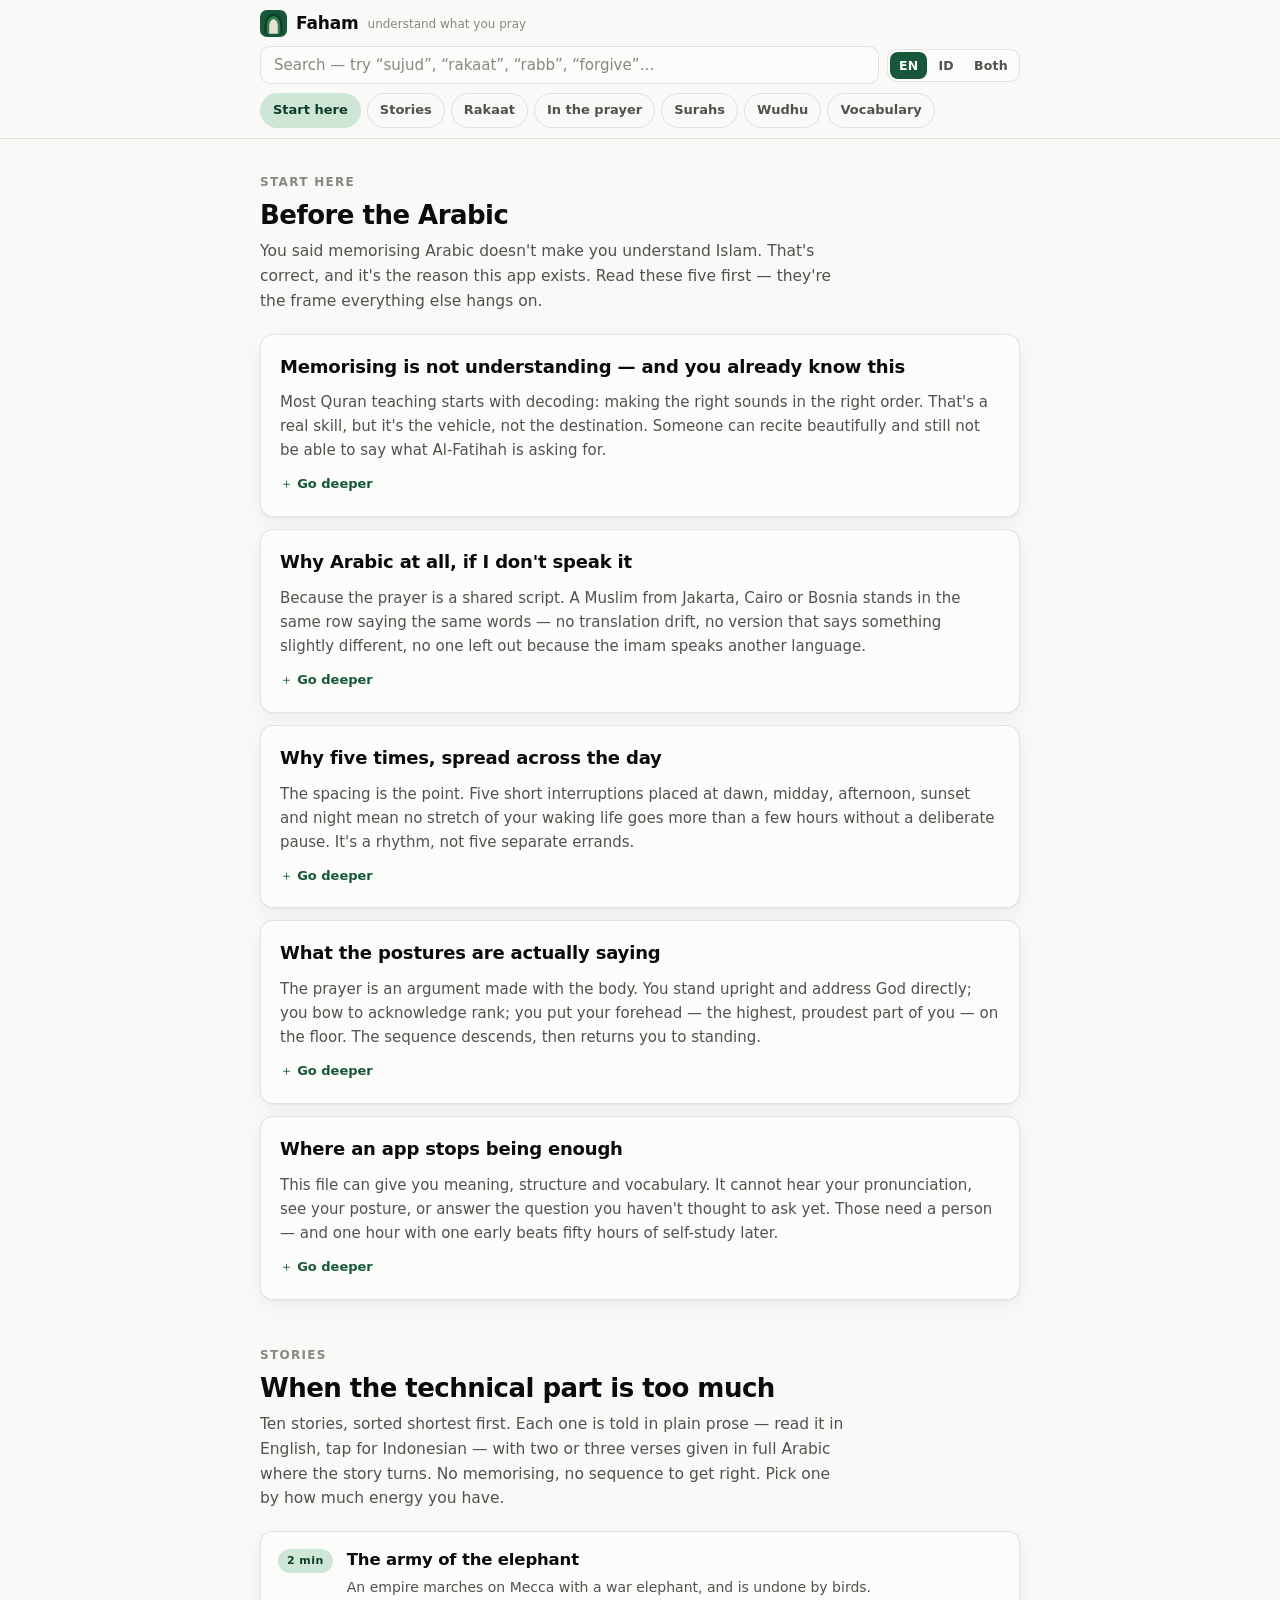
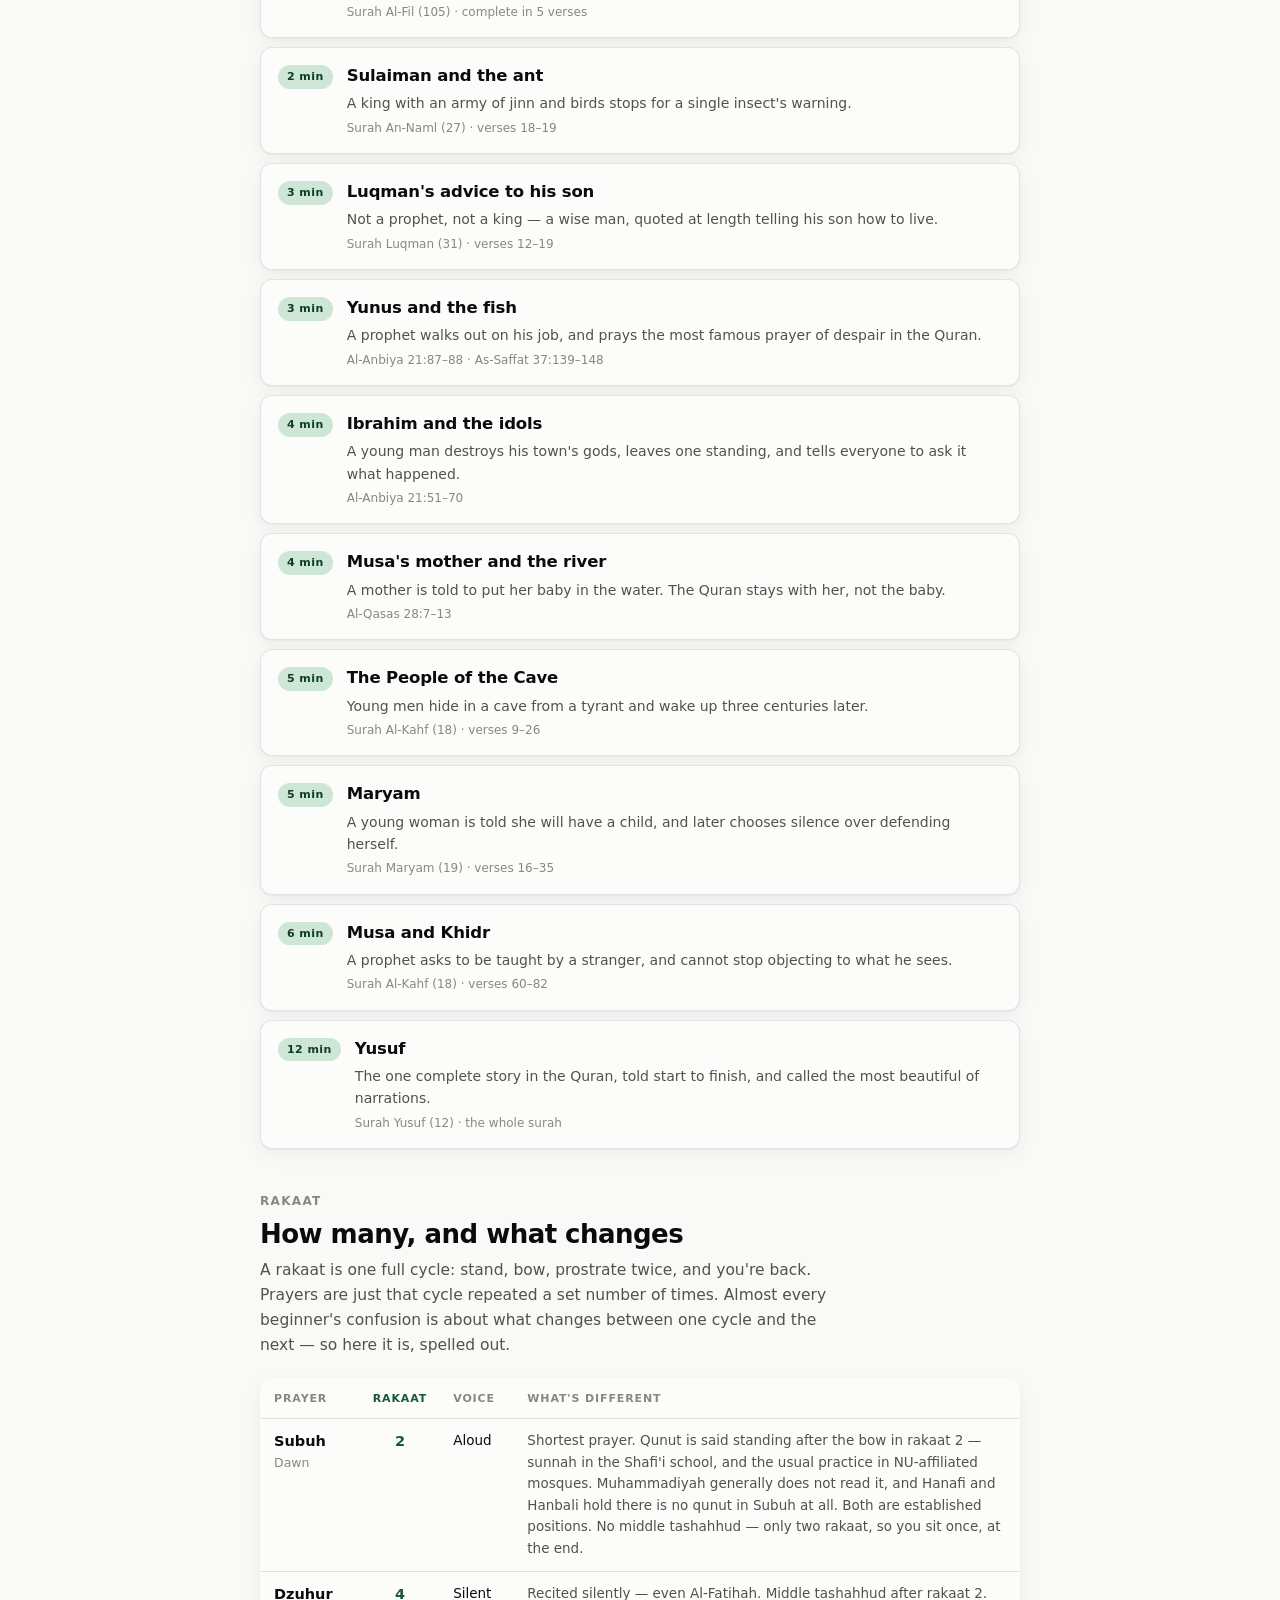
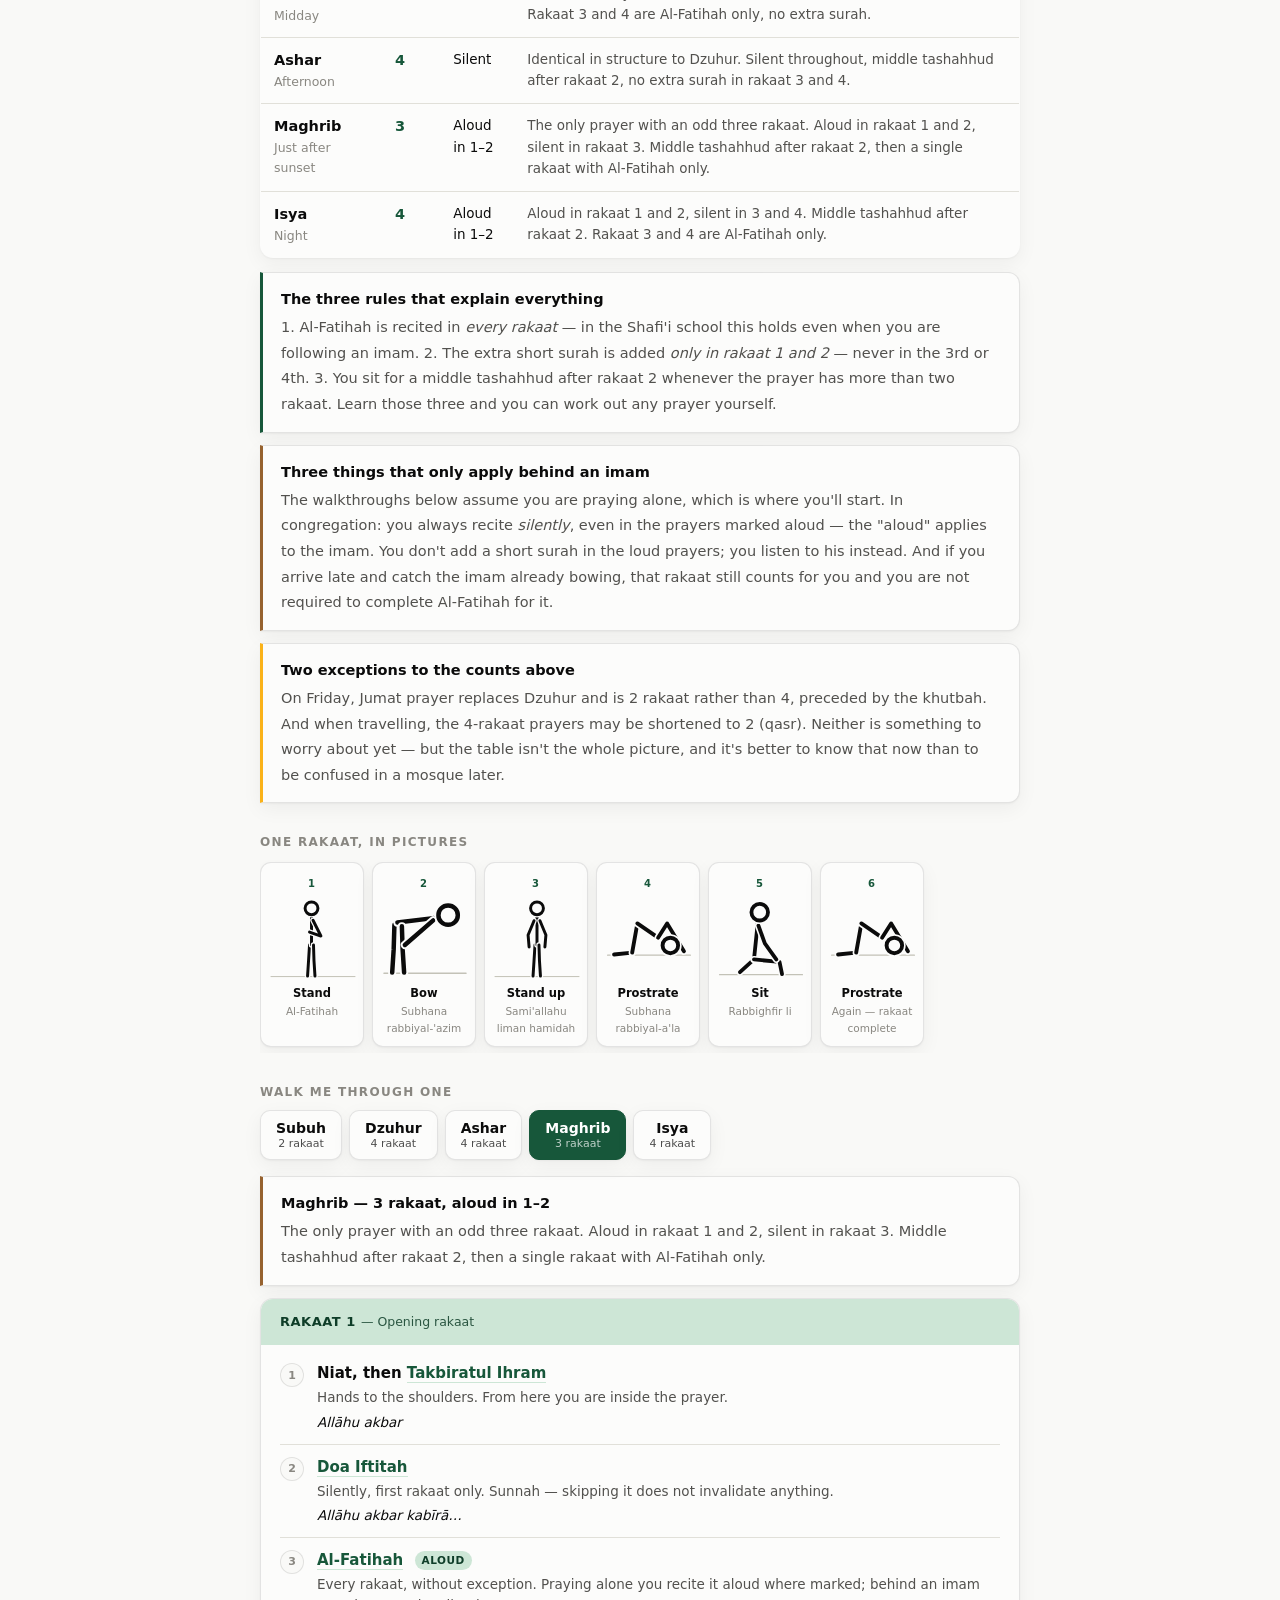
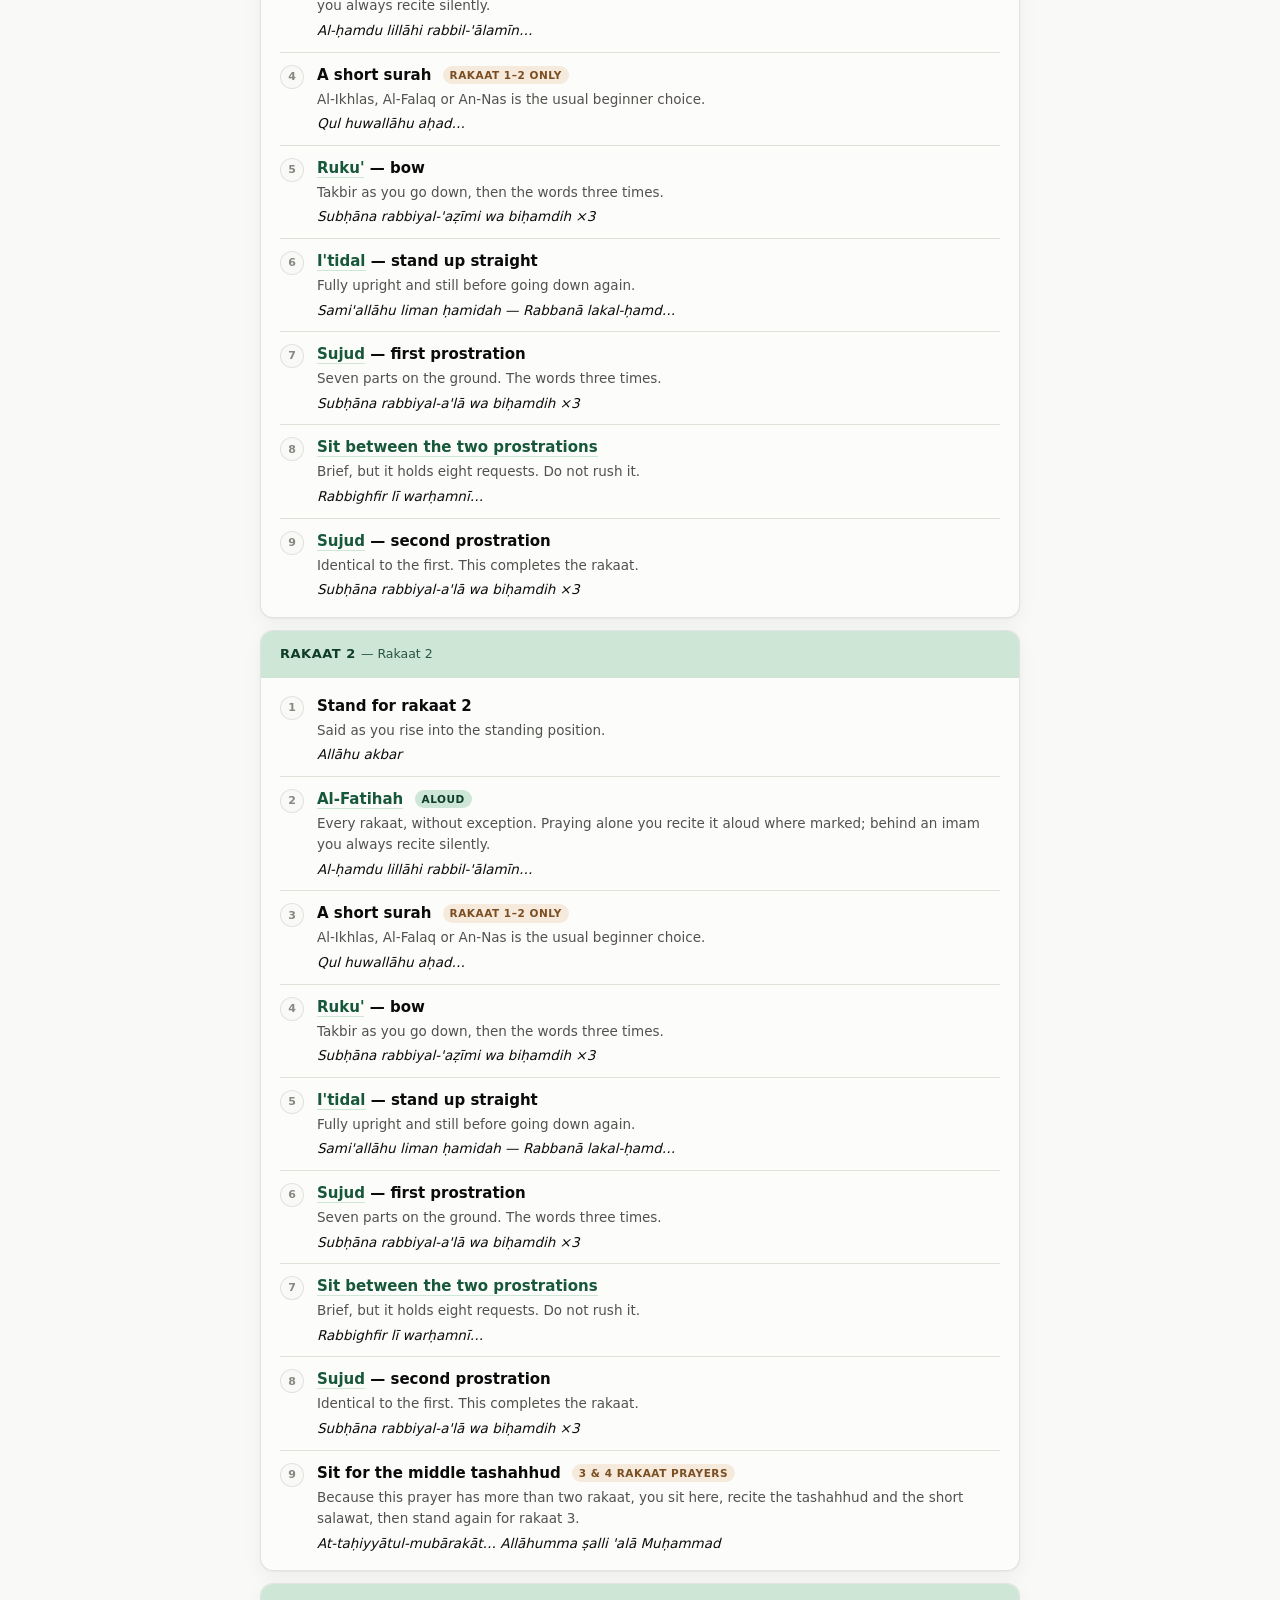
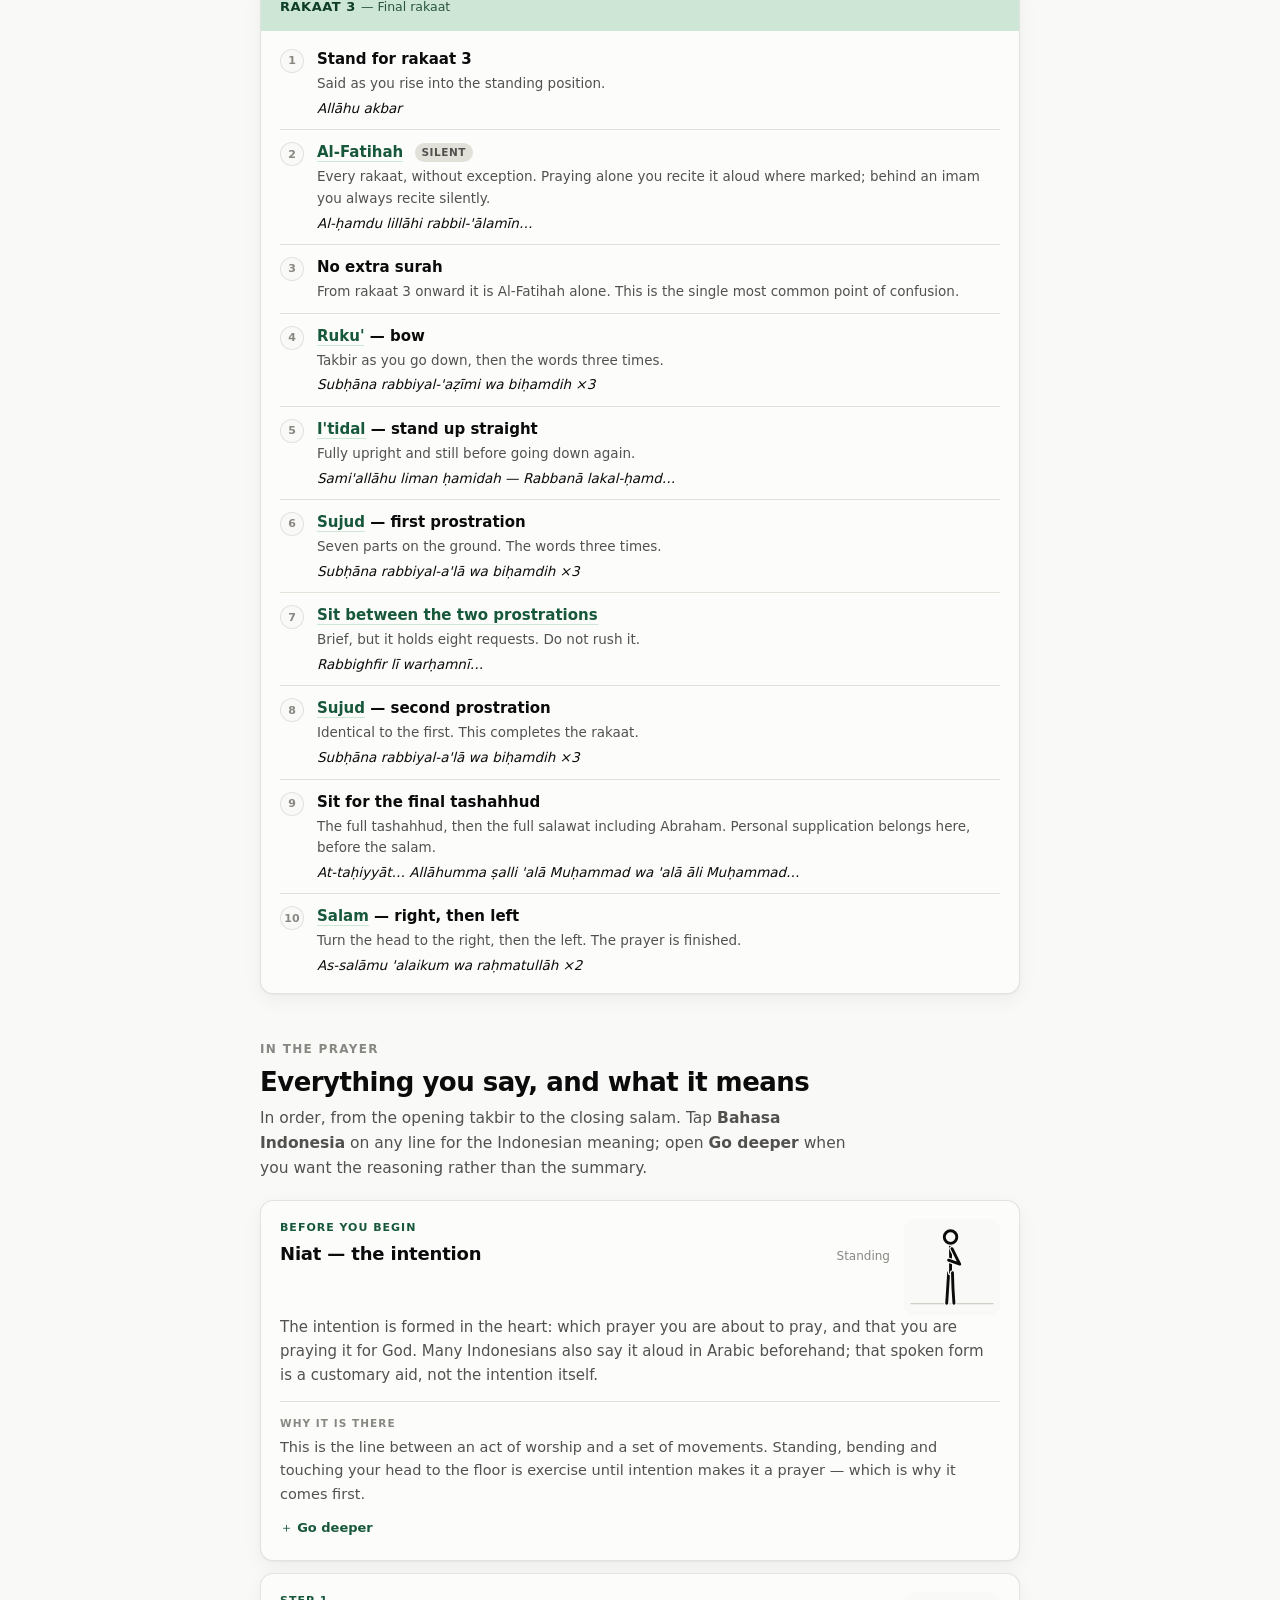
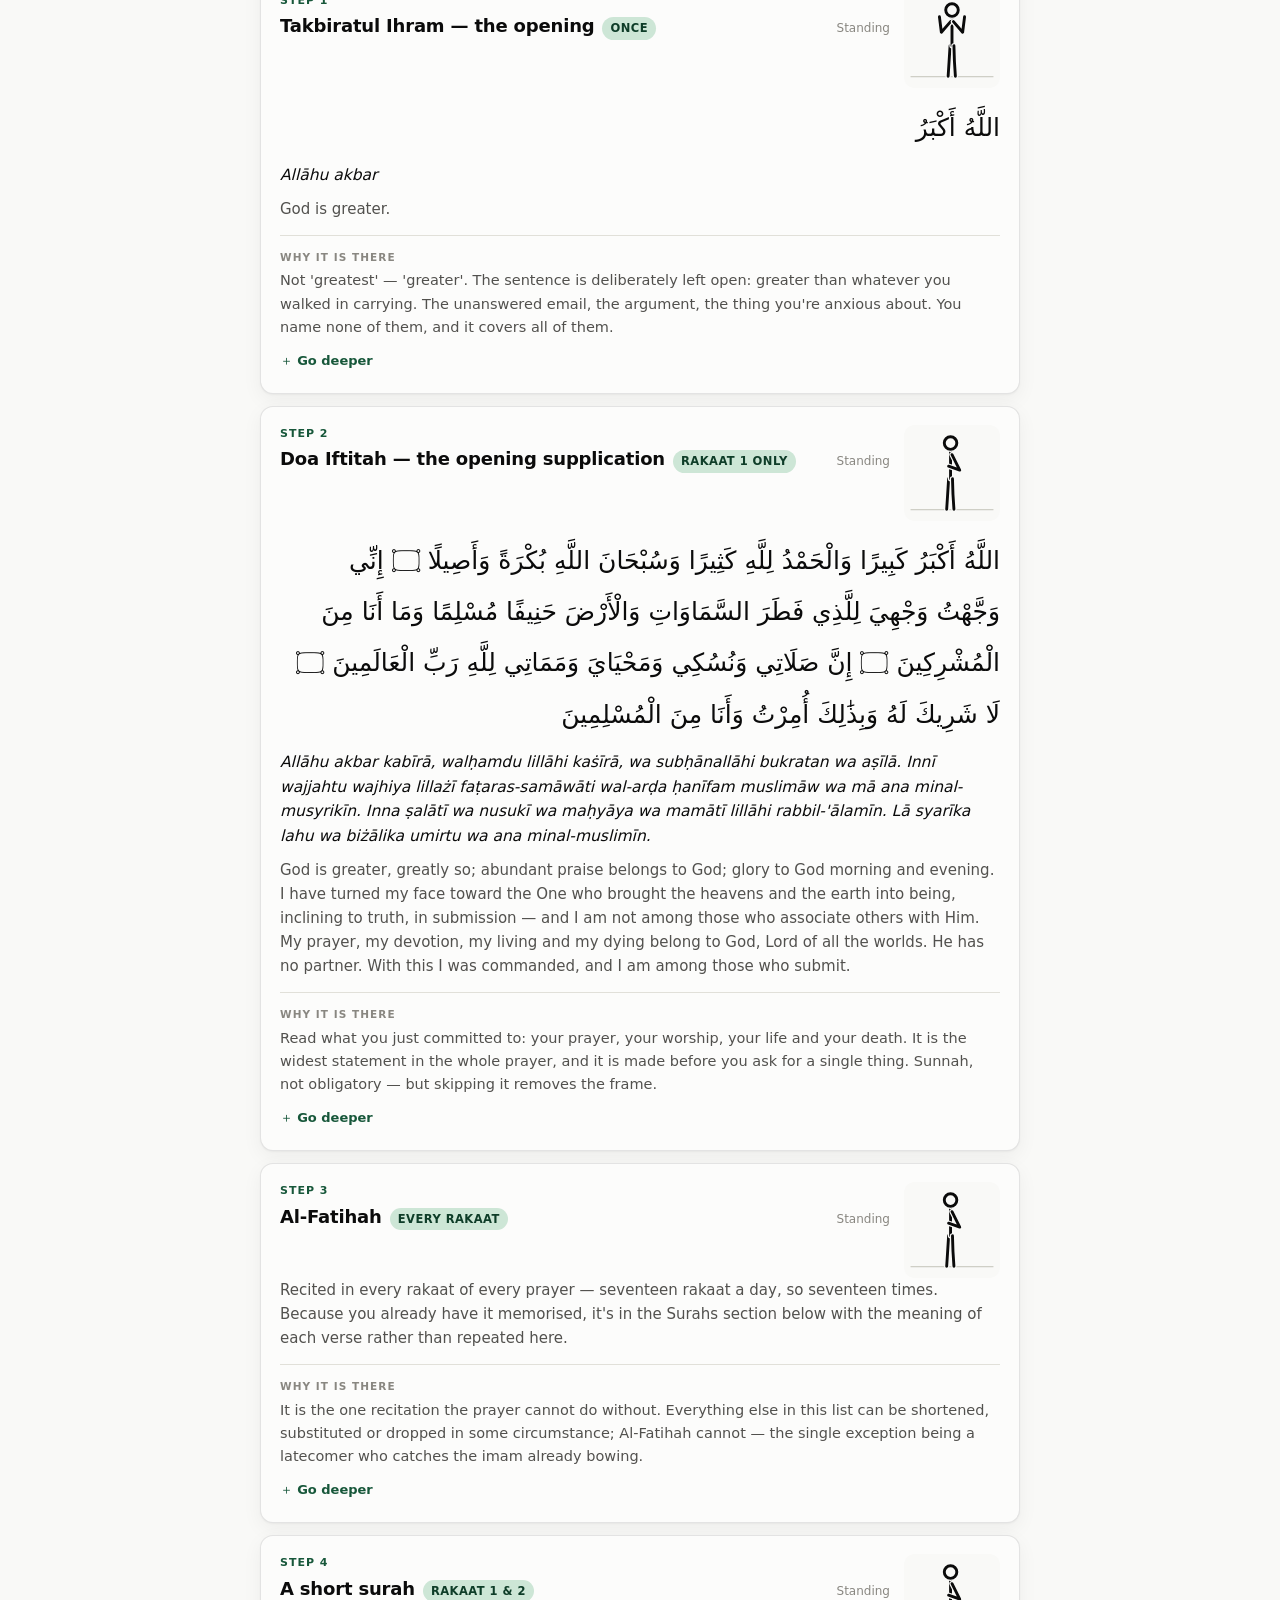
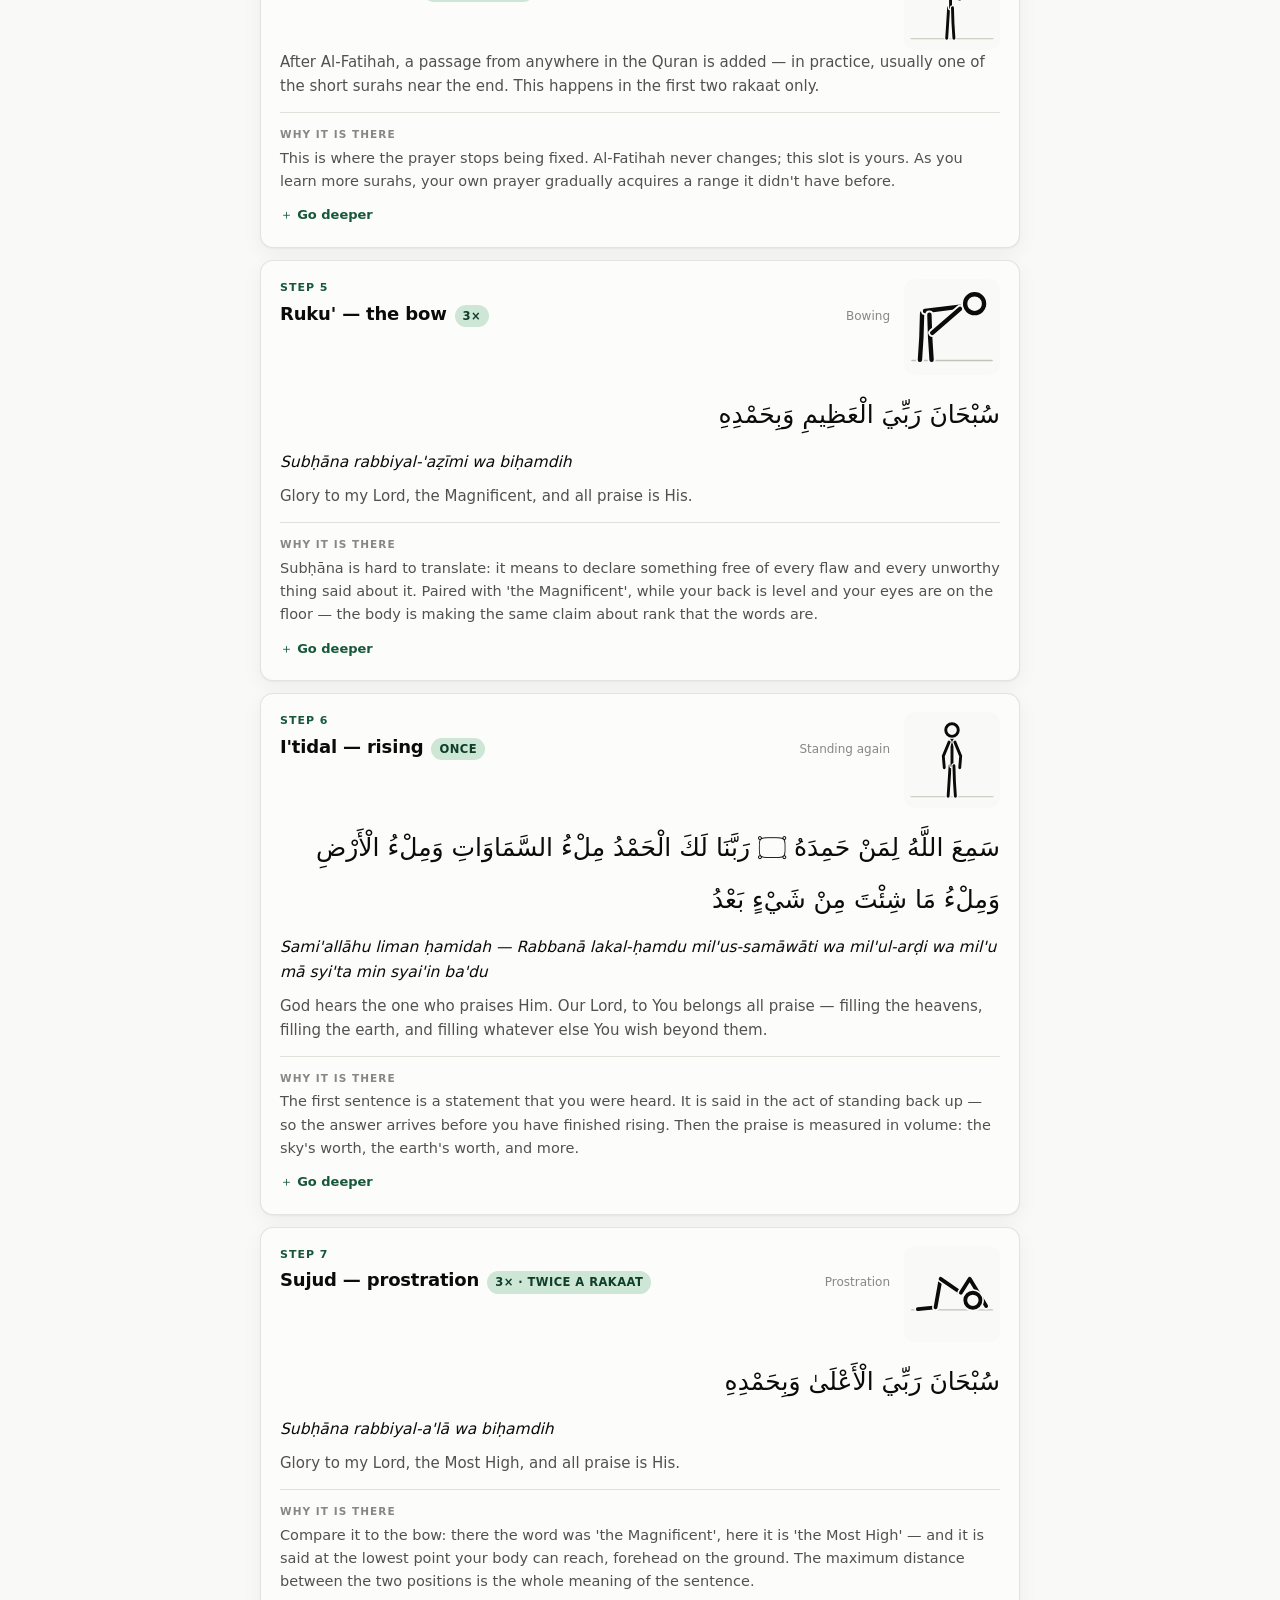
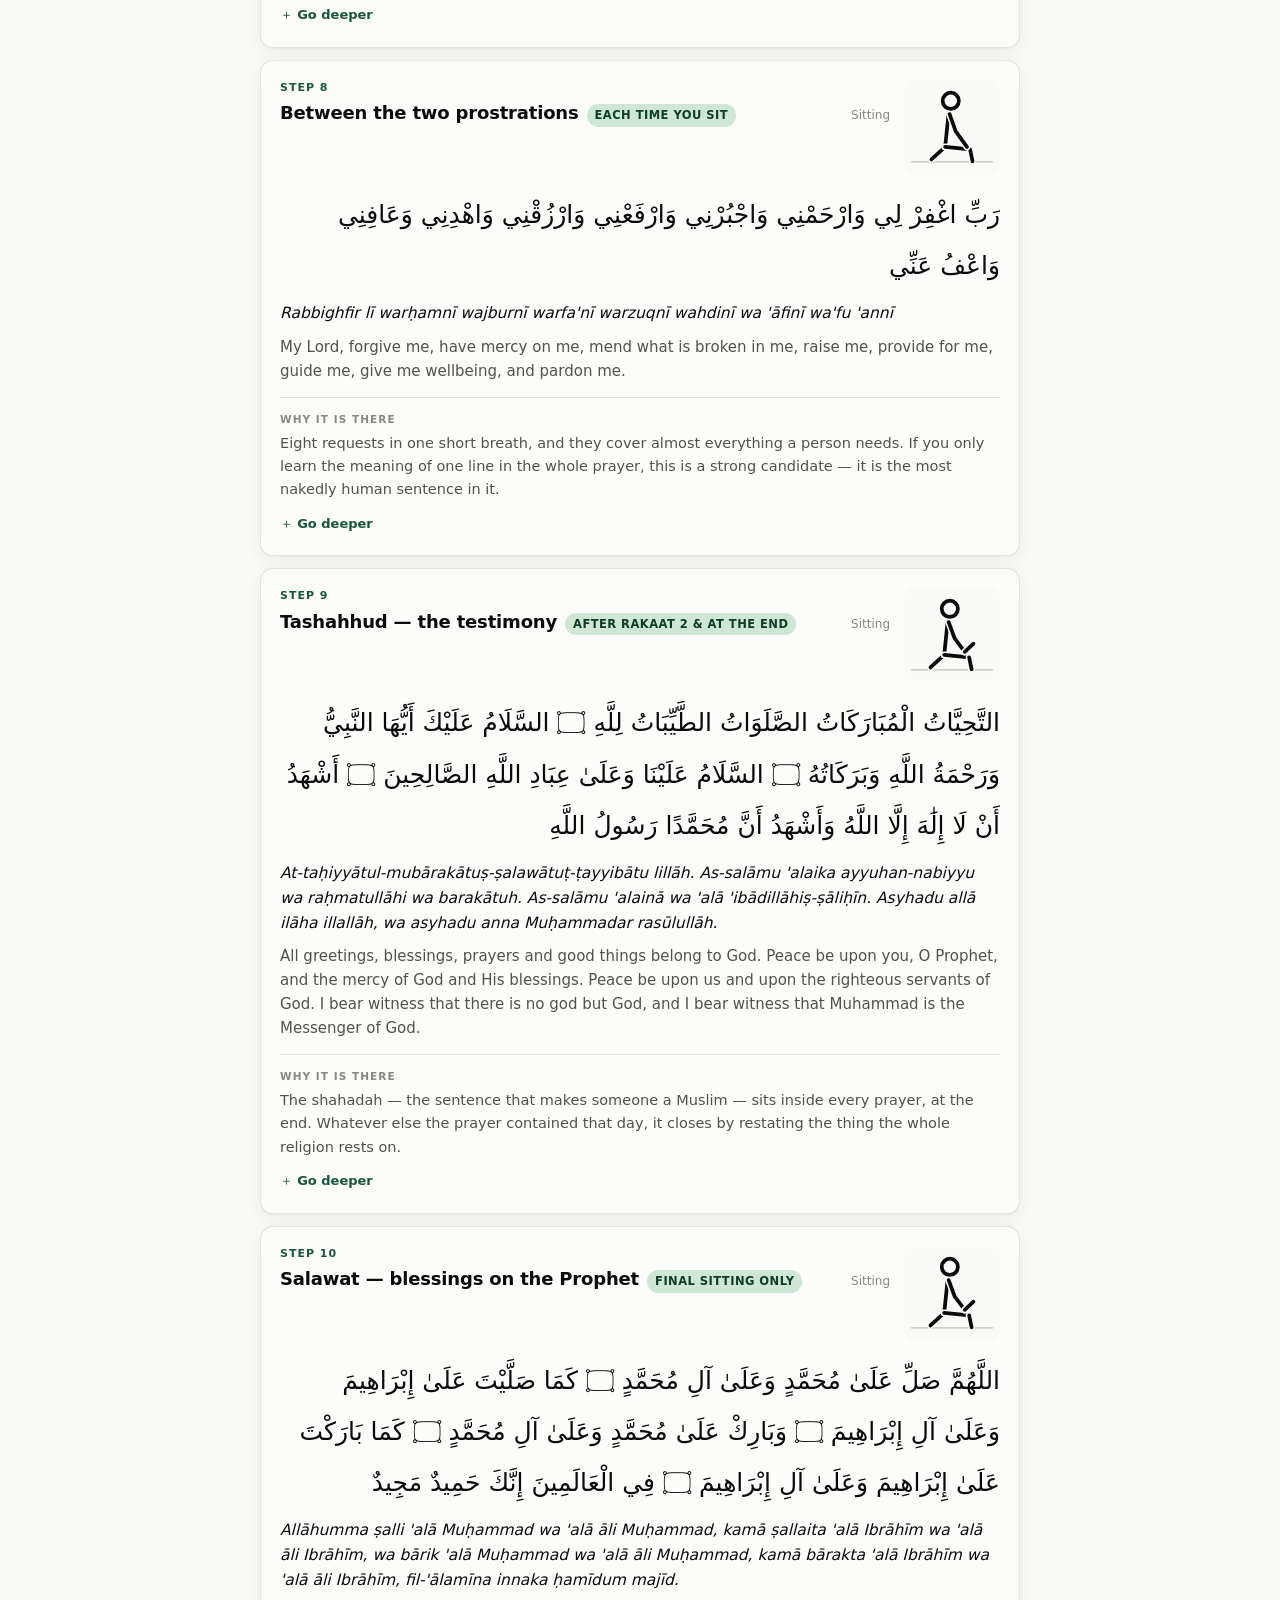
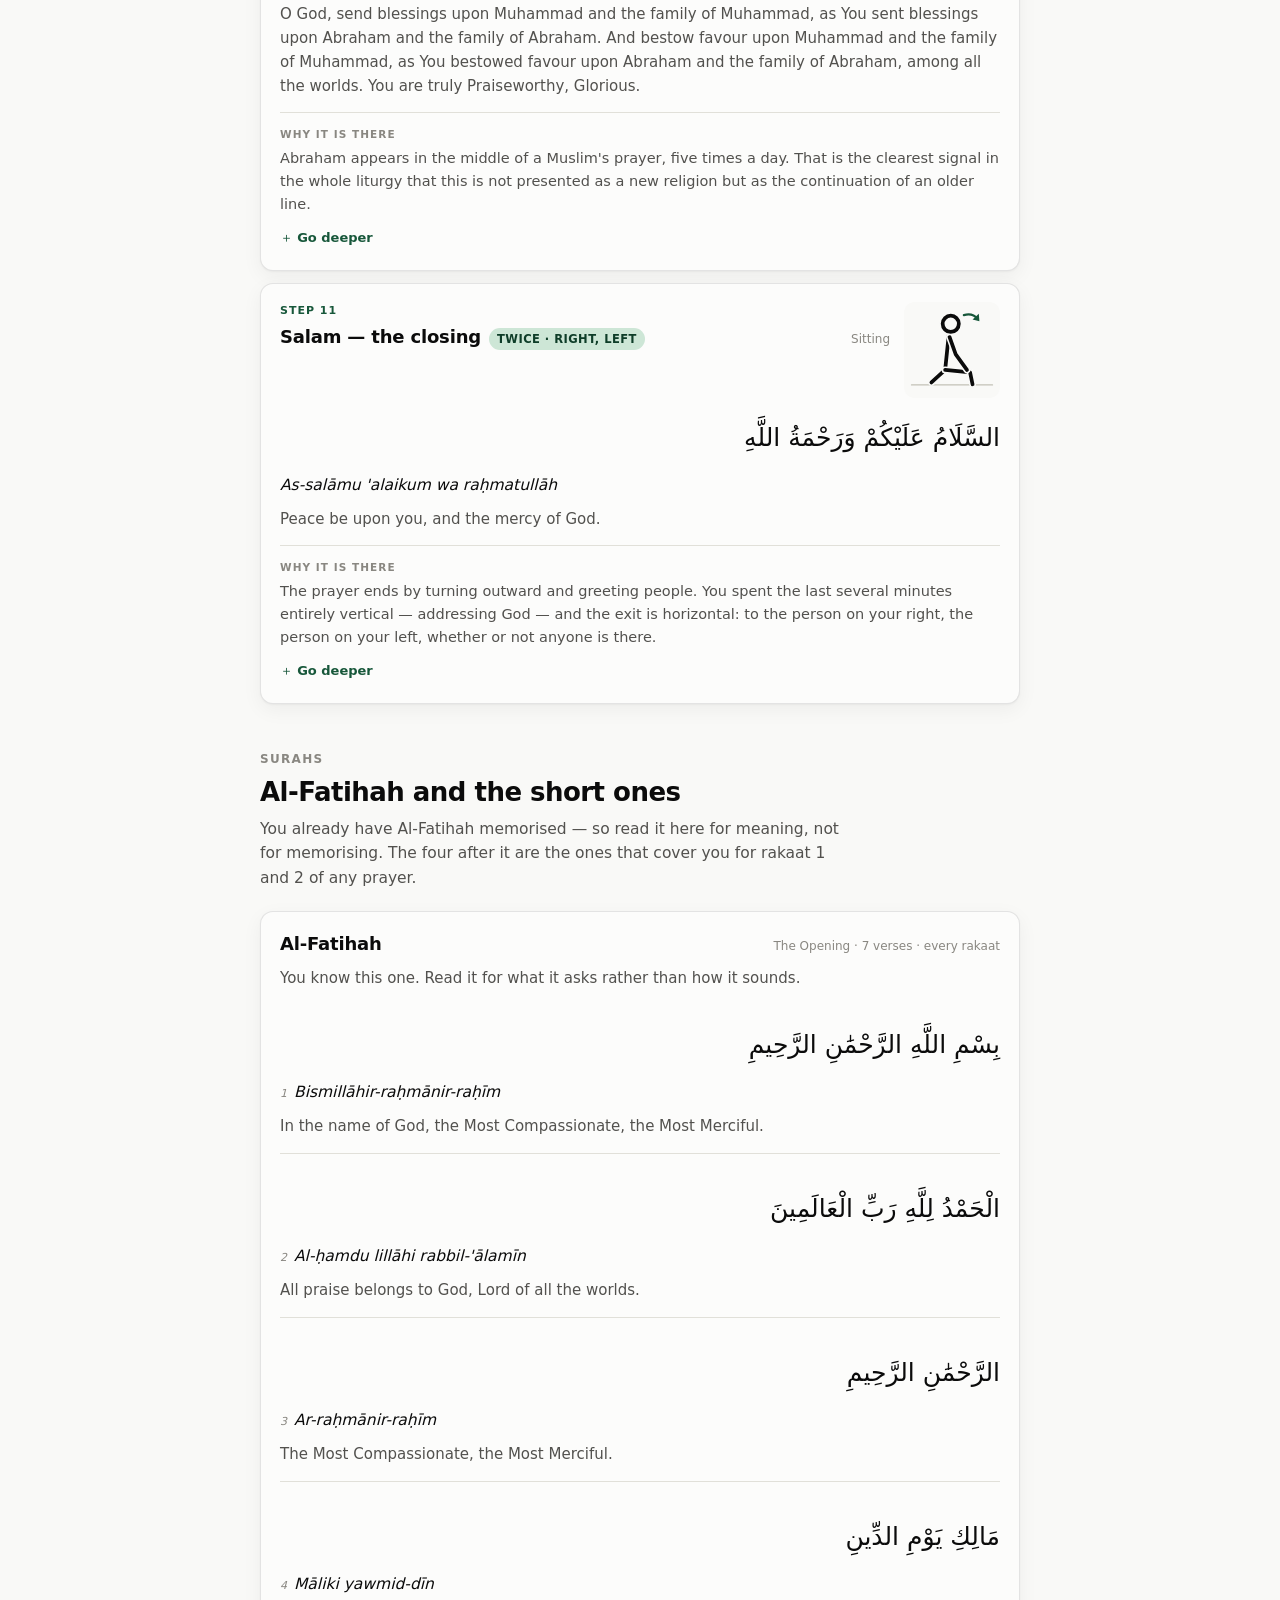
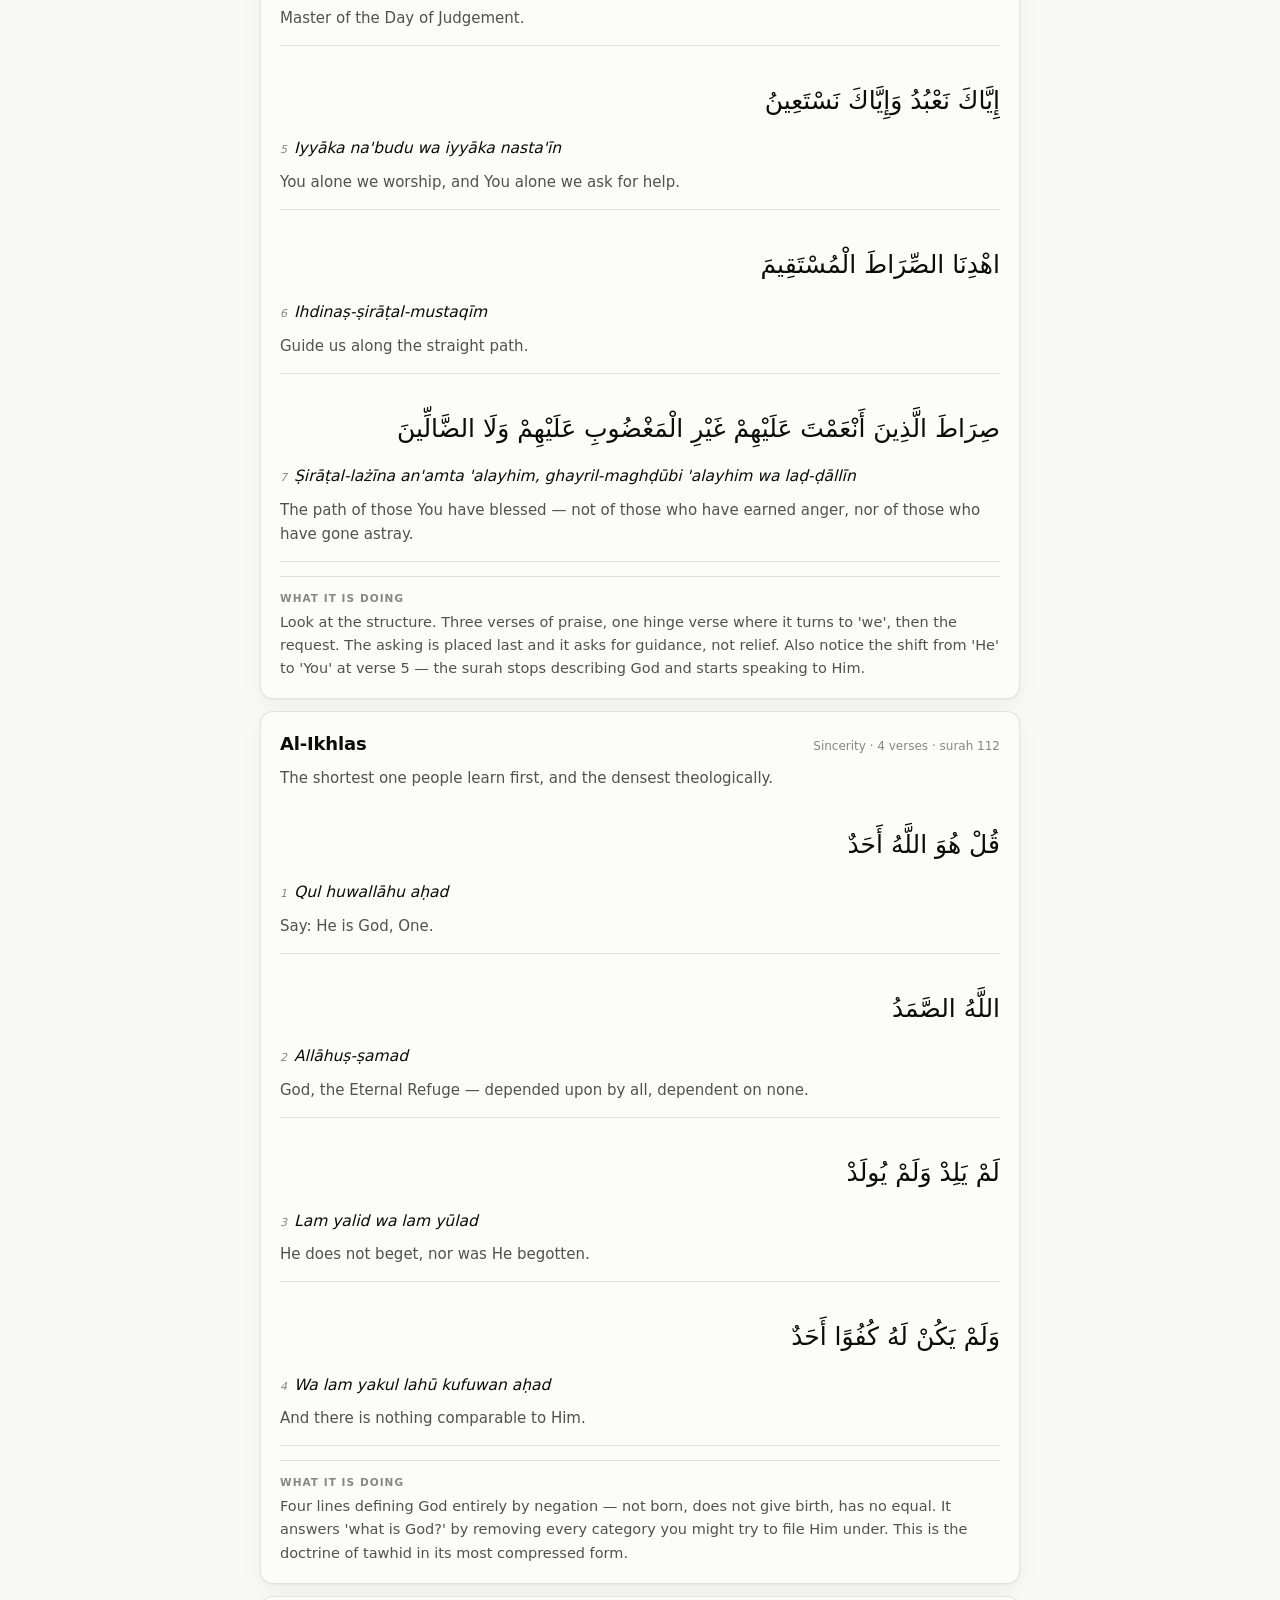
==== index.html @ 263b8548 "Add files via upload" ====
<!DOCTYPE html>
<html lang="en">
<head>
<meta charset="utf-8">
<meta name="viewport" content="width=device-width, initial-scale=1, viewport-fit=cover">
<meta name="apple-mobile-web-app-capable" content="yes">
<meta name="apple-mobile-web-app-status-bar-style" content="default">
<meta name="apple-mobile-web-app-title" content="Faham">
<meta name="theme-color" content="#fcfcfb">
<meta name="theme-color" media="(prefers-color-scheme: dark)" content="#0d0d0d">
<link rel="manifest" href="manifest.webmanifest">
<link rel="apple-touch-icon" href="apple-touch-icon.png">
<link rel="icon" type="image/png" sizes="192x192" href="icon-192.png">
<title>Faham — understand what you pray</title>
<style>
:root{
  color-scheme: light;
  --surface:#fcfcfb; --plane:#f9f9f7;
  --ink:#0b0b0b; --ink2:#52514e; --muted:#898781;
  --line:#e1e0d9; --rule:#c3c2b7;
  --accent:#17573A; --accent-fill:#17573A; --accent-soft:#CDE6D6; --accent-deep:#0E3D28;
  --id-accent:#96622F; --id-soft:#F6EADC; --id-deep:#7A4E22;
  --good:#0ca30c; --warn:#fab219;
  --border:rgba(11,11,11,.10);
  --shadow:0 1px 2px rgba(11,11,11,.04), 0 6px 20px rgba(11,11,11,.05);
  --font:system-ui,-apple-system,"Segoe UI",sans-serif;
}
@media (prefers-color-scheme:dark){
  :root:where(:not([data-theme="light"])){
    color-scheme:dark;
    --surface:#1a1a19; --plane:#0d0d0d;
    --ink:#fff; --ink2:#c3c2b7; --muted:#898781;
    --line:#2c2c2a; --rule:#383835;
    --accent:#48A97A; --accent-fill:#26794F; --accent-soft:#17573A; --accent-deep:#A8DCC2;
    --id-accent:#C9BCA6; --id-soft:#3A2E1E; --id-deep:#C9BCA6;
    --border:rgba(255,255,255,.10); --shadow:none;
  }
}
*{box-sizing:border-box}
html{scroll-behavior:smooth;scroll-padding-top:118px}
body{margin:0;background:var(--plane);color:var(--ink);font-family:var(--font);
  font-size:16px;line-height:1.6;-webkit-font-smoothing:antialiased;
  padding:0 16px calc(72px + env(safe-area-inset-bottom))}
.wrap{max-width:760px;margin:0 auto}

/* ---- top bar ---- */
.bar{position:sticky;top:0;z-index:40;background:var(--plane);
  padding:calc(10px + env(safe-area-inset-top)) 0 8px;border-bottom:1px solid var(--line);margin:0 -16px 0;
  padding-left:16px;padding-right:16px}
.bar-in{max-width:760px;margin:0 auto}
.brand{display:flex;align-items:center;gap:9px;margin-bottom:9px}
.brand .logo{width:27px;height:27px;border-radius:7px;flex:0 0 auto;display:block}
.brand b{line-height:1}
.brand span{line-height:1}
.brand b{font-size:17px;letter-spacing:-.01em;font-weight:650}
.brand span{font-size:12px;color:var(--muted)}
.search{width:100%;font-family:inherit;font-size:15px;padding:9px 13px;border-radius:10px;
  border:1px solid var(--border);background:var(--surface);color:var(--ink);margin-bottom:9px}
.search::placeholder{color:var(--muted)}
.search:focus{outline:2px solid var(--accent);outline-offset:-1px;border-color:transparent}
.barrow{display:flex;gap:8px;align-items:center;margin-bottom:9px}
.barrow .search{margin-bottom:0;flex:1}
.seg{display:inline-flex;flex:0 0 auto;background:var(--surface);border:1px solid var(--border);
  border-radius:10px;padding:2px;gap:2px}
.seg button{font-family:inherit;font-size:12.5px;font-weight:620;letter-spacing:.02em;
  padding:6px 9px;border-radius:8px;border:0;background:transparent;color:var(--ink2);cursor:pointer;white-space:nowrap}
.seg button:hover{color:var(--ink)}
.seg button.on{background:var(--accent-fill);color:#fff}
nav{display:flex;gap:6px;overflow-x:auto;scrollbar-width:none;padding-bottom:2px}
nav::-webkit-scrollbar{display:none}
nav a{flex:0 0 auto;font-size:13px;font-weight:560;text-decoration:none;color:var(--ink2);
  padding:6px 12px;border-radius:999px;border:1px solid var(--border);white-space:nowrap}
nav a:hover,nav a.on{background:var(--accent-soft);color:var(--accent-deep);border-color:transparent}

/* ---- sections ---- */
section{padding-top:34px}
.sec-h{font-size:12px;letter-spacing:.11em;text-transform:uppercase;color:var(--muted);
  font-weight:620;margin:0 0 8px}
h2{font-size:26px;letter-spacing:-.02em;margin:0 0 8px;font-weight:650;line-height:1.2}
.sec-lede{font-size:15.5px;color:var(--ink2);margin:0 0 20px;max-width:60ch}
h3{font-size:18px;margin:0;font-weight:625;letter-spacing:-.01em}

.card{background:var(--surface);border:1px solid var(--border);border-radius:13px;
  padding:18px 19px;margin-bottom:12px;box-shadow:var(--shadow)}
.card-h{display:flex;justify-content:space-between;align-items:baseline;gap:12px;flex-wrap:wrap}
.step-n{font-size:11px;letter-spacing:.09em;text-transform:uppercase;color:var(--accent);
  font-weight:640;margin:0 0 3px}
.pos{font-size:12px;color:var(--muted);white-space:nowrap}

/* ---- arabic block ---- */
.ar{font-size:25px;line-height:2.05;text-align:right;direction:rtl;margin:14px 0 10px;font-weight:500}
.tl{font-size:15.5px;font-style:italic;margin:0 0 9px;color:var(--ink)}
.en{font-size:15px;color:var(--ink2);margin:0}
.times{display:inline-block;font-size:11.5px;font-weight:620;letter-spacing:.04em;text-transform:uppercase;
  color:var(--accent-deep);background:var(--accent-soft);padding:2px 8px;border-radius:999px;margin-left:8px}

/* ---- indonesian reveal ---- */
.id-btn{margin-top:10px;font-family:inherit;font-size:12.5px;font-weight:600;letter-spacing:.03em;
  padding:5px 11px;border-radius:999px;border:1px solid var(--id-accent);
  background:transparent;color:var(--id-deep);cursor:pointer}
.id-btn:hover{background:var(--id-soft)}
@media (prefers-color-scheme:dark){:root:where(:not([data-theme="light"])) .id-btn{color:var(--id-deep)}}
.id-txt{display:none;margin-top:10px;padding:11px 13px;border-left:3px solid var(--id-accent);
  background:var(--plane);border-radius:0 9px 9px 0}
.id-txt.show{display:block}
.id-txt .lbl{font-size:10.5px;letter-spacing:.1em;text-transform:uppercase;color:var(--id-deep);
  font-weight:650;display:block;margin-bottom:3px}
.id-txt p{font-size:15px;color:var(--ink2);margin:0}
.id-txt p + p{margin-top:11px}

/* ---- why note ---- */
.why{margin-top:14px;padding-top:13px;border-top:1px solid var(--line)}
.why .lbl{font-size:10.5px;letter-spacing:.1em;text-transform:uppercase;color:var(--muted);
  font-weight:650;display:block;margin-bottom:4px}
.why p{font-size:14.5px;color:var(--ink2);margin:0}
.more{margin-top:9px}
.more summary{font-size:13px;font-weight:580;color:var(--accent);cursor:pointer;list-style:none;
  padding:3px 0;user-select:none}
.more summary::-webkit-details-marker{display:none}
.more summary::before{content:"＋ ";font-weight:500}
.more[open] summary::before{content:"− "}
.more[open] summary{margin-bottom:7px}
.more-body p{font-size:14.5px;color:var(--ink2);margin:0 0 10px}
.more-body p:last-child{margin-bottom:0}

/* ---- rakaat picker ---- */
.picker{display:flex;gap:7px;flex-wrap:wrap;margin-bottom:16px}
.picker button{font-family:inherit;font-size:14px;font-weight:580;padding:9px 15px;border-radius:10px;
  border:1px solid var(--border);background:var(--surface);color:var(--ink);cursor:pointer;box-shadow:var(--shadow)}
.picker button:hover{border-color:var(--accent)}
.picker button.on{background:var(--accent-fill);border-color:var(--accent-fill);color:#fff}
.picker button small{display:block;font-size:11px;font-weight:500;opacity:.72;margin-top:1px}

.rk{background:var(--surface);border:1px solid var(--border);border-radius:13px;
  padding:0 19px 6px;margin-bottom:12px;box-shadow:var(--shadow);overflow:hidden}
.rk-h{margin:0 -19px 0;padding:13px 19px;background:var(--accent-soft);
  color:var(--accent-deep);font-size:13px;font-weight:660;letter-spacing:.04em;text-transform:uppercase}
.rk-h em{font-style:normal;font-weight:500;text-transform:none;letter-spacing:0;opacity:.85;font-size:12.5px}
ol.seq{list-style:none;counter-reset:s;margin:6px 0 0;padding:0}
ol.seq li{counter-increment:s;display:flex;gap:13px;padding:10px 0;border-bottom:1px solid var(--line)}
ol.seq li:last-child{border-bottom:0}
ol.seq li::before{content:counter(s);flex:0 0 22px;height:22px;border-radius:50%;
  background:var(--plane);border:1px solid var(--border);color:var(--muted);
  font-size:11px;font-weight:640;display:flex;align-items:center;justify-content:center;margin-top:2px;
  font-variant-numeric:tabular-nums}
.seq-b{flex:1;min-width:0}
.seq-t{font-size:15px;font-weight:580;margin:0}
.seq-t a{color:var(--accent);text-decoration:none;border-bottom:1px solid var(--accent-soft)}
.seq-d{font-size:13.5px;color:var(--ink2);margin:2px 0 0}
.seq-say{font-size:13.5px;font-style:italic;color:var(--ink);margin:3px 0 0}
.flag{display:inline-block;font-size:10.5px;font-weight:640;letter-spacing:.05em;text-transform:uppercase;
  padding:1px 7px;border-radius:999px;margin-left:6px;vertical-align:1px}
.flag.aloud{background:var(--accent-soft);color:var(--accent-deep)}
.flag.silent{background:var(--line);color:var(--ink2)}
.flag.only{background:var(--id-soft);color:var(--id-deep)}

/* ---- prayer table ---- */
.tbl{width:100%;border-collapse:collapse;background:var(--surface);border:1px solid var(--border);
  border-radius:13px;overflow:hidden;box-shadow:var(--shadow);margin-bottom:14px;font-size:14.5px}
.tbl th{text-align:left;font-size:11px;letter-spacing:.08em;text-transform:uppercase;color:var(--muted);
  font-weight:620;padding:11px 13px;border-bottom:1px solid var(--line);white-space:nowrap}
.tbl td{padding:11px 13px;border-bottom:1px solid var(--line);vertical-align:top}
.tbl tr:last-child td{border-bottom:0}
.tbl td:first-child{font-weight:600}
.tbl .n{font-variant-numeric:tabular-nums;text-align:center;font-weight:640;color:var(--accent)}

/* ---- vocab ---- */
.vocab{display:grid;grid-template-columns:1fr;gap:9px}
.word{background:var(--surface);border:1px solid var(--border);border-radius:11px;padding:13px 15px;
  display:flex;align-items:center;gap:14px;box-shadow:var(--shadow);cursor:pointer}
.word:hover{border-color:var(--accent)}
.word .w-ar{font-size:22px;direction:rtl;flex:0 0 auto;min-width:76px;text-align:right}
.word .w-b{flex:1;min-width:0}
.word .w-tl{font-size:14px;font-style:italic;margin:0}
.word .w-en{font-size:14.5px;font-weight:560;margin:1px 0 0}
.word .w-id{font-size:13.5px;color:var(--id-deep);margin:2px 0 0;display:none}
.word.open .w-id{display:block}
.word .w-note{font-size:13px;color:var(--ink2);margin:5px 0 0;display:none}
.word.open .w-note{display:block}

/* ---- pose figures ---- */
.pose-box{flex:0 0 auto;background:var(--plane);border-radius:11px;padding:5px;overflow:hidden}
svg.pose{display:block}
.pose .fig{fill:none;stroke:var(--ink);stroke-width:6;stroke-linecap:round;stroke-linejoin:round}
.pose .halo{fill:none;stroke:var(--surface);stroke-width:11;stroke-linecap:round;stroke-linejoin:round}
.pose circle.fig{fill:none}
.pose circle.halo{fill:var(--surface)}
.pose .ground{stroke:var(--rule);stroke-width:2;stroke-linecap:round}
.pose .turn{fill:none;stroke:var(--accent);stroke-width:3.5;stroke-linecap:round}
.pose .turn-head{fill:var(--accent);stroke:none}
.pose-box .halo{stroke:var(--plane)}
.pose-box circle.halo{fill:var(--plane)}
.card-top{display:flex;gap:14px;align-items:flex-start}
.card-txt{flex:1;min-width:0}

/* cycle strip */
.cycle{display:flex;gap:8px;overflow-x:auto;scrollbar-width:none;padding:2px 0 6px;margin-bottom:14px}
.cycle::-webkit-scrollbar{display:none}
.cyc{flex:0 0 auto;background:var(--surface);border:1px solid var(--border);border-radius:11px;
  padding:6px 8px 9px;text-align:center;box-shadow:var(--shadow);width:104px}
.cyc b{display:block;font-size:11.5px;font-weight:620;margin-top:1px}
.cyc i{display:block;font-style:normal;font-size:10.5px;color:var(--muted);margin-top:1px}
.cyc .n{font-size:10px;letter-spacing:.08em;color:var(--accent);font-weight:660}

/* ---- stories ---- */
.story-row{background:var(--surface);border:1px solid var(--border);border-radius:12px;
  padding:15px 17px;margin-bottom:9px;box-shadow:var(--shadow);cursor:pointer;display:flex;gap:14px;align-items:flex-start}
.story-row:hover{border-color:var(--accent)}
.story-row .mins{flex:0 0 auto;font-size:11px;font-weight:660;letter-spacing:.04em;color:var(--accent-deep);
  background:var(--accent-soft);padding:3px 9px;border-radius:999px;margin-top:2px;white-space:nowrap}
.story-row .st{flex:1;min-width:0}
.story-row .st h4{font-size:16.5px;font-weight:625;margin:0;letter-spacing:-.01em}
.story-row .st p{font-size:14px;color:var(--ink2);margin:3px 0 0}
.story-row .st .ref{font-size:12px;color:var(--muted);margin:4px 0 0}

.back{font-family:inherit;font-size:13.5px;font-weight:580;padding:7px 14px;border-radius:9px;
  border:1px solid var(--border);background:var(--surface);color:var(--ink);cursor:pointer;margin-bottom:16px}
.back:hover{background:var(--accent-soft);border-color:transparent;color:var(--accent-deep)}
.read{background:var(--surface);border:1px solid var(--border);border-radius:14px;
  padding:24px 24px 22px;box-shadow:var(--shadow)}
.read h3{font-size:25px;letter-spacing:-.02em;line-height:1.2;margin:0 0 5px}
.read .meta{font-size:12.5px;color:var(--muted);margin:0 0 18px}
.prose p{font-size:16.5px;line-height:1.72;color:var(--ink);margin:0 0 15px}
.prose p:last-child{margin-bottom:0}
.prose p.lead::first-letter{font-size:2.6em;float:left;line-height:.86;padding:3px 9px 0 0;font-weight:600}
.anchor{margin:22px 0 0;padding:17px 0 0;border-top:1px solid var(--line)}
.anchor .lbl{font-size:10.5px;letter-spacing:.1em;text-transform:uppercase;color:var(--muted);
  font-weight:650;display:block;margin-bottom:2px}
.anchor .vref{font-size:12.5px;color:var(--accent);font-weight:580;margin:0 0 2px}
.read .ar{font-size:24px}

/* ---- callouts ---- */
.callout{background:var(--surface);border:1px solid var(--border);border-left:3px solid var(--warn);
  border-radius:0 12px 12px 0;padding:15px 18px;margin-bottom:12px;box-shadow:var(--shadow)}
.callout b{display:block;font-size:14.5px;margin-bottom:3px}
.callout span{font-size:14.5px;color:var(--ink2)}
.callout.blue{border-left-color:var(--accent)}
.callout.green{border-left-color:var(--id-accent)}

.hit-none{color:var(--muted);font-size:15px;padding:20px 0}
footer{margin-top:46px;padding:20px 0 0;border-top:1px solid var(--line);font-size:13px;color:var(--muted)}
footer p{margin:0 0 8px}
.hidden{display:none !important}
@media (min-width:640px){ .vocab{grid-template-columns:1fr 1fr} }
/* stack the prayer table into cards on narrow screens */
@media (max-width:639px){
  .tbl,.tbl tbody,.tbl tr,.tbl td{display:block;width:100%}
  .tbl thead{display:none}
  .tbl tr{padding:14px 15px;border-bottom:1px solid var(--line)}
  .tbl tr:last-child{border-bottom:0}
  .tbl td{border:0;padding:0}
  .tbl td:first-child{font-size:17px;font-weight:640;margin-bottom:2px}
  .tbl td.n{text-align:left;font-size:13px;color:var(--accent);font-weight:640;margin-bottom:6px}
  .tbl td.n::after{content:" rakaat"}
  .tbl td:nth-child(3){display:inline-block;width:auto;font-size:11px;font-weight:640;letter-spacing:.05em;
    text-transform:uppercase;background:var(--accent-soft);color:var(--accent-deep);
    padding:2px 9px;border-radius:999px;margin-bottom:8px}
  .tbl td:nth-child(4){font-size:14px;color:var(--ink2)}
}
</style>
</head>
<body>

<div class="bar">
  <div class="bar-in">
    <div class="brand"><svg class="logo" viewBox="0 0 200 200" role="img" aria-label="Faham"><rect width="200" height="200" fill="#17573A"/><path d="M34,176 L34,110 Q34,37.8 100,24 Q166,37.8 166,110 L166,176 Z" fill="#0E3D28"/><path d="M50,176 L50,116 Q50,55.5 100,44 Q150,55.5 150,116 L150,176 Z" fill="#2E7D55"/><path d="M68,176 L68,124 Q68,75.3 100,66 Q132,75.3 132,124 L132,176 Z" fill="#E8DFCF"/></svg><b>Faham</b><span data-id="pahami apa yang kamu ucapkan">understand what you pray</span></div>
    <div class="barrow">
      <input class="search" id="q" type="search" placeholder="Search — try “sujud”, “rakaat”, “rabb”, “forgive”…" aria-label="Search" data-en-ph="Search — try “sujud”, “rakaat”, “rabb”, “forgive”…" data-id-ph="Cari — coba “sujud”, “rakaat”, “rabb”, “ampun”…">
      <div class="seg" id="seg" role="group" aria-label="Language">
        <button type="button" data-l="en" class="on">EN</button>
        <button type="button" data-l="id">ID</button>
        <button type="button" data-l="both">Both</button>
      </div>
    </div>
    <nav id="nav">
      <a href="#why" class="on" data-id="Mulai">Start here</a>
      <a href="#stories" data-id="Kisah">Stories</a>
      <a href="#rakaat" data-id="Rakaat">Rakaat</a>
      <a href="#words" data-id="Dalam sholat">In the prayer</a>
      <a href="#surah" data-id="Surah">Surahs</a>
      <a href="#wudhu" data-id="Wudhu">Wudhu</a>
      <a href="#kata" data-id="Kosakata">Vocabulary</a>
    </nav>
  </div>
</div>

<div class="wrap">
  <div id="results"></div>

  <section id="why">
    <p class="sec-h" data-id="Mulai dari sini">Start here</p>
    <h2 data-id="Sebelum bahasa Arabnya">Before the Arabic</h2>
    <p class="sec-lede" data-id="Kamu bilang menghafal bahasa Arab tidak membuatmu memahami Islam. Itu benar, dan justru itulah sebabnya aplikasi ini ada. Baca lima bagian ini lebih dulu — inilah bingkai bagi semua yang lain.">You said memorising Arabic doesn't make you understand Islam. That's correct, and it's the reason this app exists. Read these five first — they're the frame everything else hangs on.</p>
    <div id="concepts"></div>
  </section>

  <section id="stories">
    <p class="sec-h" data-id="Kisah">Stories</p>
    <h2 data-id="Ketika yang teknis terasa berat">When the technical part is too much</h2>
    <p class="sec-lede" data-id="Sepuluh kisah, diurutkan dari yang terpendek. Masing-masing dituturkan dengan bahasa biasa, dengan dua atau tiga ayat ditampilkan utuh dalam bahasa Arab di titik cerita berbelok. Tidak ada yang perlu dihafal, tidak ada urutan yang harus benar. Pilih sesuai sisa tenagamu.">Ten stories, sorted shortest first. Each one is told in plain prose — read it in English, tap for Indonesian — with two or three verses given in full Arabic where the story turns. No memorising, no sequence to get right. Pick one by how much energy you have.</p>
    <div id="storyIndex"></div>
    <div id="reader" class="hidden"></div>
  </section>

  <section id="rakaat">
    <p class="sec-h" data-id="Rakaat">Rakaat</p>
    <h2 data-id="Berapa jumlahnya, dan apa yang berubah">How many, and what changes</h2>
    <p class="sec-lede" data-id="Satu rakaat adalah satu siklus penuh: berdiri, rukuk, dua kali sujud, lalu kembali. Sholat hanyalah siklus itu yang diulang sejumlah tertentu. Hampir semua kebingungan pemula adalah tentang apa yang berubah dari satu siklus ke siklus berikutnya — jadi di sinilah semuanya dijabarkan.">A rakaat is one full cycle: stand, bow, prostrate twice, and you're back. Prayers are just that cycle repeated a set number of times. Almost every beginner's confusion is about what changes between one cycle and the next — so here it is, spelled out.</p>

    <table class="tbl">
      <thead><tr><th>Prayer</th><th class="n">Rakaat</th><th>Voice</th><th>What's different</th></tr></thead>
      <tbody id="prayerTable"></tbody>
    </table>

    <div class="callout blue">
      <b data-id="Tiga aturan yang menjelaskan semuanya">The three rules that explain everything</b>
      <span data-id="1. Al-Fatihah dibaca di &lt;em&gt;setiap rakaat&lt;/em&gt; — dalam mazhab Syafi'i ini tetap berlaku meski kamu bermakmum. 2. Surah pendek tambahan hanya di &lt;em&gt;rakaat 1 dan 2&lt;/em&gt; — tidak pernah di rakaat ke-3 atau ke-4. 3. Kamu duduk untuk tasyahud awal setelah rakaat 2 setiap kali sholat itu lebih dari dua rakaat. Kuasai ketiganya dan kamu bisa menyusun sendiri sholat apa pun.">1. Al-Fatihah is recited in <em>every rakaat</em> — in the Shafi'i school this holds even when you are following an imam. 2. The extra short surah is added <em>only in rakaat 1 and 2</em> — never in the 3rd or 4th. 3. You sit for a middle tashahhud after rakaat 2 whenever the prayer has more than two rakaat. Learn those three and you can work out any prayer yourself.</span>
    </div>

    <div class="callout green">
      <b data-id="Tiga hal yang hanya berlaku saat bermakmum">Three things that only apply behind an imam</b>
      <span data-id="Panduan di bawah mengandaikan kamu sholat sendiri, dan di situlah kamu akan mulai. Saat berjamaah: kamu selalu membaca &lt;em&gt;pelan&lt;/em&gt;, bahkan pada sholat yang ditandai keras — yang mengeraskan bacaan adalah imam. Kamu juga tidak menambah surah pendek pada sholat jahr; kamu mendengarkan bacaan imam. Dan kalau kamu datang terlambat lalu mendapati imam sudah rukuk, rakaat itu tetap terhitung untukmu dan kamu tidak wajib menyelesaikan Al-Fatihah.">The walkthroughs below assume you are praying alone, which is where you'll start. In congregation: you always recite <em>silently</em>, even in the prayers marked aloud — the "aloud" applies to the imam. You don't add a short surah in the loud prayers; you listen to his instead. And if you arrive late and catch the imam already bowing, that rakaat still counts for you and you are not required to complete Al-Fatihah for it.</span>
    </div>

    <div class="callout">
      <b data-id="Dua pengecualian dari hitungan di atas">Two exceptions to the counts above</b>
      <span data-id="Pada hari Jumat, sholat Jumat menggantikan Dzuhur dan jumlahnya 2 rakaat, bukan 4, didahului khutbah. Dan saat bepergian, sholat yang 4 rakaat boleh diringkas menjadi 2 (qasar). Keduanya belum perlu kamu pikirkan sekarang — tapi tabel ini bukan gambaran lengkap, dan lebih baik tahu sekarang daripada bingung di masjid nanti.">On Friday, Jumat prayer replaces Dzuhur and is 2 rakaat rather than 4, preceded by the khutbah. And when travelling, the 4-rakaat prayers may be shortened to 2 (qasr). Neither is something to worry about yet — but the table isn't the whole picture, and it's better to know that now than to be confused in a mosque later.</span>
    </div>

    <p class="sec-h" style="margin-top:30px" data-id="Satu rakaat, dalam gambar">One rakaat, in pictures</p>
    <div class="cycle" id="cycle"></div>

    <p class="sec-h" style="margin-top:30px" data-id="Tuntun aku satu per satu">Walk me through one</p>
    <div class="picker" id="picker"></div>
    <div id="walk"></div>
  </section>

  <section id="words">
    <p class="sec-h" data-id="Dalam sholat">In the prayer</p>
    <h2 data-id="Semua yang kamu ucapkan, dan artinya">Everything you say, and what it means</h2>
    <p class="sec-lede" data-id="Berurutan, dari takbiratul ihram sampai salam. Buka <b>Selami lebih dalam</b> kalau kamu ingin alasannya, bukan sekadar ringkasannya.">In order, from the opening takbir to the closing salam. Tap <b>Bahasa Indonesia</b> on any line for the Indonesian meaning; open <b>Go deeper</b> when you want the reasoning rather than the summary.</p>
    <div id="parts"></div>
  </section>

  <section id="surah">
    <p class="sec-h" data-id="Surah">Surahs</p>
    <h2 data-id="Al-Fatihah dan surah-surah pendek">Al-Fatihah and the short ones</h2>
    <p class="sec-lede" data-id="Kamu sudah hafal Al-Fatihah — jadi bacalah di sini untuk maknanya, bukan untuk menghafalnya. Empat surah setelahnya adalah yang mencukupi untuk rakaat 1 dan 2 sholat apa pun.">You already have Al-Fatihah memorised — so read it here for meaning, not for memorising. The four after it are the ones that cover you for rakaat 1 and 2 of any prayer.</p>
    <div id="surahs"></div>
  </section>

  <section id="wudhu">
    <p class="sec-h" data-id="Wudhu">Wudhu</p>
    <h2 data-id="Bersuci, secara berurutan">Washing, in order</h2>
    <p class="sec-lede" data-id="Enam rukun wajib dalam urutan yang tetap, ditambah amalan sunnah yang biasa dilakukan di sekitarnya. Wudhu tetap sah sampai ada yang membatalkannya — tidur, buang air, atau buang angin.">Six obligatory acts in a fixed sequence, plus the sunnah ones most people do around them. It stays valid until something breaks it — sleep, using the toilet, passing wind.</p>
    <div id="wudhuList"></div>
  </section>

  <section id="kata">
    <p class="sec-h" data-id="Kosakata">Vocabulary</p>
    <h2 data-id="30 kata yang menyusun 80% sholatmu">The 30 words that are 80% of your prayer</h2>
    <p class="sec-lede" data-id="Inilah jalan pintas yang tidak pernah diberitahukan kepada pemula. Sholat bukan tembok bunyi asing — ia kosakata kecil yang terus diulang. Kuasai tiga puluh kata ini dan sebagian besar yang kamu ucapkan tiap hari berhenti menjadi bunyi tanpa makna. Ketuk kata mana pun.">This is the shortcut nobody tells beginners. The prayer is not a wall of foreign sound — it's a small vocabulary repeated constantly. Learn these thirty and most of what you say each day stops being noise. Tap any word.</p>
    <div class="vocab" id="vocabList"></div>
  </section>

  <footer>
    <p><b>How to keep this on your phone.</b> Android: download the file, open your Files app, tap it and choose <em>Open with Chrome</em>, then Chrome's ⋮ menu → <em>Add to Home screen</em>. iPhone is different: Safari will not add a local file to the home screen, so either save it to the Files app and open it from there, or put the file at a web address — once it has a real URL, Share → <em>Add to Home Screen</em> gives you a proper app icon on both phones. Either way it works with no internet once loaded.</p>
    <p><b>What has been checked, and what hasn't.</b> Every Quranic verse in this file — all of Al-Fatihah, the four short surahs, and the anchor verses in the stories — has been compared word by word against the Uthmani text from Quran.com, and matches. The recitations of the prayer itself are a different matter: the iftitah, tashahhud and salawat come from hadith rather than the Quran, they have several valid narrations, and I have <em>not</em> been able to verify them against a primary source. Read those alongside Step By Step Salah or your teacher before memorising, and if their wording differs from mine, use theirs.</p>
    <p><b>Where schools differ, I've said so.</b> The fiqh here follows the Shafi'i school. Points where Indonesian practice itself is split — qunut in Subuh, saying the intention aloud — are marked rather than settled, because both positions have established backing and your mosque will have its own custom.</p>
    <p><b>The translations are mine.</b> Plain English and plain Indonesian renderings written for clarity, not copies of Kemenag's or any published translation. They aim to convey the sense; they carry no authority of their own.</p>
    <p>Shafi'i practice, as followed in Indonesia. Built 28 July 2026.</p>
  </footer>
</div>

<script>
/* ============================ DATA ============================ */

var CONCEPTS = [
 {t:"Memorising is not understanding — and you already know this",
  s:"Most Quran teaching starts with decoding: making the right sounds in the right order. That's a real skill, but it's the vehicle, not the destination. Someone can recite beautifully and still not be able to say what Al-Fatihah is asking for.",
  sid:"Kebanyakan pengajaran Quran dimulai dari cara membaca: melafalkan bunyi yang benar dalam urutan yang benar. Itu keterampilan nyata, tapi itu kendaraannya, bukan tujuannya. Seseorang bisa membaca dengan indah dan tetap tidak bisa menjelaskan apa yang sebenarnya diminta dalam Al-Fatihah.",
  l:["Your instinct to be uneasy about this is sound. The Quran itself repeatedly criticises people who carry scripture without understanding it, and describes itself as a book to be reflected on rather than merely recited.",
     "The practical order that follows: learn what a phrase means before you drill the sound of it. Then when you say it in prayer, you're saying something rather than performing something. The memorising still has to happen — it just stops being the whole job."],
  lid:["Kegelisahanmu soal ini masuk akal. Al-Quran sendiri berulang kali mengkritik orang yang membawa kitab tanpa memahaminya, dan menyebut dirinya sebagai kitab untuk direnungkan, bukan sekadar dilafalkan.",
     "Urutan praktisnya: pahami arti sebuah kalimat sebelum melatih bunyinya. Dengan begitu, saat kamu mengucapkannya dalam sholat, kamu sedang mengatakan sesuatu — bukan sekadar menampilkan sesuatu. Hafalan tetap perlu, hanya saja ia berhenti menjadi satu-satunya pekerjaan."]},

 {t:"Why Arabic at all, if I don't speak it",
  s:"Because the prayer is a shared script. A Muslim from Jakarta, Cairo or Bosnia stands in the same row saying the same words — no translation drift, no version that says something slightly different, no one left out because the imam speaks another language.",
  sid:"Karena sholat adalah naskah bersama. Muslim dari Jakarta, Kairo, atau Bosnia berdiri di saf yang sama dengan kata-kata yang sama — tanpa pergeseran terjemahan, tanpa versi yang artinya sedikit berbeda, tanpa ada yang tersisih karena imamnya berbahasa lain.",
  l:["There's a second reason that matters more once you've felt it. Translation always chooses. Every English rendering of the Quran is one reading among several defensible ones, and the choices get baked in invisibly. Keeping the original in the prayer keeps the source fixed while the understanding grows.",
     "But none of that argues for reciting without comprehension. The historical norm was that people understood roughly what they were saying, because they spoke the language. You're rebuilding that comprehension from the other direction — which is more work, and entirely the right instinct."],
  lid:["Ada alasan kedua yang lebih terasa setelah kamu mengalaminya. Terjemahan selalu memilih. Setiap terjemahan Quran adalah satu pembacaan dari beberapa yang sama-sama bisa dipertahankan, dan pilihan itu ikut tertanam tanpa terlihat. Mempertahankan teks asli dalam sholat membuat sumbernya tetap, sementara pemahamanmu terus tumbuh.",
     "Tapi itu semua bukan alasan untuk membaca tanpa mengerti. Yang normal secara sejarah adalah orang memahami kurang lebih apa yang mereka ucapkan, karena mereka memang berbahasa itu. Kamu sedang membangun ulang pemahaman itu dari arah sebaliknya — lebih berat, dan justru naluri yang benar."]},

 {t:"Why five times, spread across the day",
  s:"The spacing is the point. Five short interruptions placed at dawn, midday, afternoon, sunset and night mean no stretch of your waking life goes more than a few hours without a deliberate pause. It's a rhythm, not five separate errands.",
  sid:"Jaraknya itulah intinya. Lima jeda pendek di waktu subuh, tengah hari, sore, matahari terbenam, dan malam berarti tidak ada bagian hidupmu yang terjaga lebih dari beberapa jam tanpa jeda yang disengaja. Ini ritme, bukan lima urusan terpisah.",
  l:["Notice where they fall: at the boundaries of the day's natural segments. Waking. The peak of work. The tiring stretch after it. The end of the working day. Before sleep. Each is a hinge where attention tends to drift, and each gets a few minutes that belong to something other than what you were just doing.",
     "This is also why doing one prayer consistently beats doing five sporadically at the start. The rhythm is what changes you; a burst of effort that collapses in week three doesn't."],
  lid:["Perhatikan letaknya: di batas-batas alami segmen hari. Bangun tidur. Puncak kerja. Waktu lelah setelahnya. Akhir jam kerja. Sebelum tidur. Masing-masing adalah engsel di mana perhatian mudah melayang, dan masing-masing mendapat beberapa menit yang bukan milik apa yang baru saja kamu kerjakan.",
     "Ini juga sebabnya satu sholat yang konsisten lebih baik daripada lima yang sesekali di awal. Ritmelah yang mengubahmu; ledakan usaha yang runtuh di minggu ketiga tidak."]},

 {t:"What the postures are actually saying",
  s:"The prayer is an argument made with the body. You stand upright and address God directly; you bow to acknowledge rank; you put your forehead — the highest, proudest part of you — on the floor. The sequence descends, then returns you to standing.",
  sid:"Sholat adalah pernyataan yang disampaikan dengan tubuh. Kamu berdiri tegak dan berbicara langsung; kamu rukuk untuk mengakui kedudukan; kamu meletakkan dahi — bagian dirimu yang paling tinggi dan paling angkuh — di lantai. Urutannya menurun, lalu mengembalikanmu berdiri.",
  l:["Read the words attached to each position and the logic becomes obvious. Standing carries Al-Fatihah — a request for guidance. Bowing carries 'glory to my Lord, the Magnificent'. Prostration carries 'glory to my Lord, the Most High', said at the lowest point you can physically reach. The words and the body say the same thing twice, in two languages.",
     "That's also the answer to feeling mechanical. If the movements feel empty, it's usually because they've been separated from the sentences they're carrying. Put them back together and the shape stops being choreography."],
  lid:["Baca kata-kata yang menyertai setiap posisi dan logikanya menjadi jelas. Berdiri membawa Al-Fatihah — permohonan petunjuk. Rukuk membawa 'Maha Suci Tuhanku Yang Maha Agung'. Sujud membawa 'Maha Suci Tuhanku Yang Maha Tinggi', diucapkan di titik terendah yang bisa dicapai tubuhmu. Kata dan tubuh mengatakan hal yang sama dua kali, dalam dua bahasa.",
     "Itu juga jawaban atas rasa mekanis. Kalau gerakan terasa kosong, biasanya karena ia terpisah dari kalimat yang dibawanya. Satukan kembali, dan bentuknya berhenti menjadi koreografi."]},

 {t:"Where an app stops being enough",
  s:"This file can give you meaning, structure and vocabulary. It cannot hear your pronunciation, see your posture, or answer the question you haven't thought to ask yet. Those need a person — and one hour with one early beats fifty hours of self-study later.",
  sid:"File ini bisa memberimu makna, struktur, dan kosakata. Ia tidak bisa mendengar pelafalanmu, melihat posturmu, atau menjawab pertanyaan yang belum terpikir olehmu. Itu butuh manusia — dan satu jam bersama seorang guru di awal lebih berharga daripada lima puluh jam belajar sendiri di kemudian hari.",
  l:["Concretely: ask at the nearest masjid whether there's a majelis taklim or pengajian for beginners, or find one person you trust enough to send basic questions to without embarrassment. Both are more available than they feel from the outside.",
     "The thing you're guarding against is spending months rehearsing a small error until it's permanent — a mispronounced letter that changes a word, a posture that's slightly off. Those are trivial to fix in month one and stubborn by month twelve."],
  lid:["Konkretnya: tanyakan di masjid terdekat apakah ada majelis taklim atau pengajian untuk pemula, atau cari satu orang yang cukup kamu percaya untuk ditanyai hal-hal mendasar tanpa rasa malu. Keduanya lebih tersedia daripada yang terasa dari luar.",
     "Yang sedang kamu hindari adalah berbulan-bulan melatih kesalahan kecil sampai jadi permanen — huruf yang salah lafal sehingga mengubah arti kata, atau posisi tubuh yang meleset sedikit. Hal seperti itu mudah diperbaiki di bulan pertama, dan keras kepala di bulan kedua belas."]}
];

var PRAYERS = [
 {id:"subuh", name:"Subuh", time:"Dawn", timeid:"Fajar", rak:2, aloud:"Aloud", aloudid:"Keras",
  diffid:"Sholat terpendek. Qunut dibaca sambil berdiri setelah rukuk pada rakaat ke-2 — sunnah dalam mazhab Syafi'i dan lazim di masjid-masjid NU. Muhammadiyah umumnya tidak membacanya, dan Hanafi serta Hanbali berpendapat tidak ada qunut di Subuh. Keduanya pendapat yang mapan. Tidak ada tasyahud awal — hanya dua rakaat, jadi kamu duduk sekali saja, di akhir.", diff:"Shortest prayer. Qunut is said standing after the bow in rakaat 2 — sunnah in the Shafi'i school, and the usual practice in NU-affiliated mosques. Muhammadiyah generally does not read it, and Hanafi and Hanbali hold there is no qunut in Subuh at all. Both are established positions. No middle tashahhud — only two rakaat, so you sit once, at the end."},
 {id:"dzuhur", name:"Dzuhur", time:"Midday", timeid:"Tengah hari", rak:4, aloud:"Silent", aloudid:"Pelan",
  diffid:"Dibaca pelan — termasuk Al-Fatihah. Tasyahud awal setelah rakaat 2. Rakaat 3 dan 4 hanya Al-Fatihah, tanpa surah tambahan.", diff:"Recited silently — even Al-Fatihah. Middle tashahhud after rakaat 2. Rakaat 3 and 4 are Al-Fatihah only, no extra surah."},
 {id:"ashar", name:"Ashar", time:"Afternoon", timeid:"Sore", rak:4, aloud:"Silent", aloudid:"Pelan",
  diffid:"Strukturnya sama persis dengan Dzuhur. Pelan seluruhnya, tasyahud awal setelah rakaat 2, tanpa surah tambahan di rakaat 3 dan 4.", diff:"Identical in structure to Dzuhur. Silent throughout, middle tashahhud after rakaat 2, no extra surah in rakaat 3 and 4."},
 {id:"maghrib", name:"Maghrib", time:"Just after sunset", timeid:"Setelah matahari terbenam", rak:3, aloud:"Aloud in 1–2", aloudid:"Keras di 1–2",
  diffid:"Satu-satunya sholat dengan jumlah ganjil tiga rakaat. Keras di rakaat 1 dan 2, pelan di rakaat 3. Tasyahud awal setelah rakaat 2, lalu satu rakaat dengan Al-Fatihah saja.", diff:"The only prayer with an odd three rakaat. Aloud in rakaat 1 and 2, silent in rakaat 3. Middle tashahhud after rakaat 2, then a single rakaat with Al-Fatihah only."},
 {id:"isya", name:"Isya", time:"Night", timeid:"Malam", rak:4, aloud:"Aloud in 1–2", aloudid:"Keras di 1–2",
  diffid:"Keras di rakaat 1 dan 2, pelan di rakaat 3 dan 4. Tasyahud awal setelah rakaat 2. Rakaat 3 dan 4 hanya Al-Fatihah.", diff:"Aloud in rakaat 1 and 2, silent in 3 and 4. Middle tashahhud after rakaat 2. Rakaat 3 and 4 are Al-Fatihah only."}
];

/* parts of the prayer — the reference section */
var PARTS = [
 {id:"niat", fig:"qiyam", pos:"Standing", n:"Before you begin", t:"Niat — the intention",
  ar:"", tl:"", times:"",
  en:"The intention is formed in the heart: which prayer you are about to pray, and that you are praying it for God. Many Indonesians also say it aloud in Arabic beforehand; that spoken form is a customary aid, not the intention itself.",
  id:"Niat dibentuk di dalam hati: sholat apa yang akan kamu kerjakan, dan bahwa kamu mengerjakannya karena Allah. Banyak orang Indonesia juga melafalkannya dalam bahasa Arab sebelum takbir; lafal itu adalah alat bantu yang lazim, bukan niat itu sendiri.",
  why:"This is the line between an act of worship and a set of movements. Standing, bending and touching your head to the floor is exercise until intention makes it a prayer — which is why it comes first.",
  whyid:"Inilah garis antara ibadah dan sekadar gerakan. Berdiri, membungkuk, dan menyentuhkan kepala ke lantai hanyalah olahraga sampai niat menjadikannya sholat — karena itu ia datang lebih dulu.",
  more:["You do not need to say anything out loud for the intention to be valid, and you do not need to compose a formula in your head. Knowing, as you raise your hands, that this is Maghrib and that it is for God — that is the intention.","Scrupulosity here is a known trap. People repeat the intention over and over, restart prayers, and work themselves into anxiety. The tradition treats that as an illness to be resisted, not as extra care."],
  moreid:["Kamu tidak perlu mengucapkan apa pun dengan suara untuk niat yang sah, dan tidak perlu menyusun rumusan di kepala. Mengetahui, saat mengangkat tangan, bahwa ini Maghrib dan ini karena Allah — itulah niatnya.","Berlebihan di titik ini adalah jebakan yang dikenal. Orang mengulang-ulang niat, membatalkan sholat, dan membuat dirinya cemas. Tradisi memperlakukan itu sebagai penyakit yang harus dilawan, bukan sebagai kehati-hatian tambahan."]},

 {id:"takbir", fig:"takbir", pos:"Standing", n:"Step 1", t:"Takbiratul Ihram — the opening",
  ar:"اللَّهُ أَكْبَرُ", tl:"Allāhu akbar", times:"Once",
  en:"God is greater.",
  id:"Allah Maha Besar.",
  why:"Not 'greatest' — 'greater'. The sentence is deliberately left open: greater than whatever you walked in carrying. The unanswered email, the argument, the thing you're anxious about. You name none of them, and it covers all of them.",
  whyid:"Bukan 'terbesar' — tapi 'lebih besar'. Kalimatnya sengaja dibiarkan terbuka: lebih besar daripada apa pun yang kamu bawa masuk. Email yang belum dibalas, pertengkaran, hal yang membuatmu cemas. Kamu tidak menyebut satu pun, dan ia mencakup semuanya.",
  more:["The word ihram in the name means to make something forbidden. From this moment, things that were perfectly fine a second ago — talking, eating, turning around — are closed off until you say the salam. You have stepped inside a boundary.","Raising the hands to the shoulders as you say it is the oldest gesture in the prayer, and it reads as both surrender and setting-aside: palms open, nothing held."],
  moreid:["Kata ihram dalam namanya berarti mengharamkan sesuatu. Sejak saat ini, hal-hal yang sedetik lalu biasa saja — berbicara, makan, menoleh — menjadi tertutup sampai kamu mengucapkan salam. Kamu telah melangkah ke dalam sebuah batas.","Mengangkat tangan setinggi bahu saat mengucapkannya adalah gerakan tertua dalam sholat, dan ia terbaca sebagai penyerahan sekaligus pengesampingan: telapak terbuka, tidak menggenggam apa pun."]},

 {id:"iftitah", fig:"qiyam", pos:"Standing", n:"Step 2", t:"Doa Iftitah — the opening supplication",
  ar:"اللَّهُ أَكْبَرُ كَبِيرًا وَالْحَمْدُ لِلَّهِ كَثِيرًا وَسُبْحَانَ اللَّهِ بُكْرَةً وَأَصِيلًا ۝ إِنِّي وَجَّهْتُ وَجْهِيَ لِلَّذِي فَطَرَ السَّمَاوَاتِ وَالْأَرْضَ حَنِيفًا مُسْلِمًا وَمَا أَنَا مِنَ الْمُشْرِكِينَ ۝ إِنَّ صَلَاتِي وَنُسُكِي وَمَحْيَايَ وَمَمَاتِي لِلَّهِ رَبِّ الْعَالَمِينَ ۝ لَا شَرِيكَ لَهُ وَبِذَٰلِكَ أُمِرْتُ وَأَنَا مِنَ الْمُسْلِمِينَ",
  tl:"Allāhu akbar kabīrā, walḥamdu lillāhi kaṡīrā, wa subḥānallāhi bukratan wa aṣīlā. Innī wajjahtu wajhiya lillażī faṭaras-samāwāti wal-arḍa ḥanīfam muslimāw wa mā ana minal-musyrikīn. Inna ṣalātī wa nusukī wa maḥyāya wa mamātī lillāhi rabbil-'ālamīn. Lā syarīka lahu wa biżālika umirtu wa ana minal-muslimīn.",
  times:"Rakaat 1 only",
  en:"God is greater, greatly so; abundant praise belongs to God; glory to God morning and evening. I have turned my face toward the One who brought the heavens and the earth into being, inclining to truth, in submission — and I am not among those who associate others with Him. My prayer, my devotion, my living and my dying belong to God, Lord of all the worlds. He has no partner. With this I was commanded, and I am among those who submit.",
  id:"Allah Maha Besar dengan segala kebesaran-Nya; segala puji yang banyak bagi Allah; Maha Suci Allah di waktu pagi dan petang. Aku hadapkan wajahku kepada Dzat yang menciptakan langit dan bumi, dengan lurus dan berserah diri — dan aku bukan termasuk orang yang menyekutukan-Nya. Sungguh sholatku, ibadahku, hidupku, dan matiku adalah milik Allah, Tuhan semesta alam. Tiada sekutu bagi-Nya. Dengan itu aku diperintahkan, dan aku termasuk orang-orang yang berserah diri.",
  why:"Read what you just committed to: your prayer, your worship, your life and your death. It is the widest statement in the whole prayer, and it is made before you ask for a single thing. Sunnah, not obligatory — but skipping it removes the frame.",
  whyid:"Bacalah apa yang baru saja kamu ikrarkan: sholatmu, ibadahmu, hidupmu, dan matimu. Ini pernyataan terluas dalam seluruh sholat, dan diucapkan sebelum kamu meminta satu hal pun. Hukumnya sunnah, bukan wajib — tapi meninggalkannya menghilangkan bingkainya.",
  more:["It's said silently, only in the first rakaat, in the gap between the opening takbir and Al-Fatihah. If you're praying behind an imam you say it then too, quietly to yourself.","There are several accepted wordings; this is the one most common in Indonesia. Others are shorter. If your teacher gives you a different version, use theirs — it is not a correction, just a different valid narration."],
  moreid:["Dibaca pelan, hanya di rakaat pertama, di sela antara takbiratul ihram dan Al-Fatihah. Kalau kamu bermakmum, tetap dibaca sendiri dengan lirih.","Ada beberapa lafal yang diterima; ini yang paling umum di Indonesia. Yang lain lebih pendek. Kalau gurumu memberi versi berbeda, pakai versi beliau — itu bukan koreksi, hanya riwayat sah yang lain."]},

 {id:"fatihah-ref", fig:"qiyam", pos:"Standing", n:"Step 3", t:"Al-Fatihah",
  ar:"", tl:"", times:"Every rakaat",
  en:"Recited in every rakaat of every prayer — seventeen rakaat a day, so seventeen times. Because you already have it memorised, it's in the Surahs section below with the meaning of each verse rather than repeated here.",
  id:"Dibaca di setiap rakaat dari setiap sholat — sekitar tujuh belas kali sehari. Karena kamu sudah hafal, teks lengkapnya ada di bagian Surahs di bawah, lengkap dengan makna tiap ayatnya.",
  why:"It is the one recitation the prayer cannot do without. Everything else in this list can be shortened, substituted or dropped in some circumstance; Al-Fatihah cannot — the single exception being a latecomer who catches the imam already bowing.",
  whyid:"Inilah satu-satunya bacaan yang tidak bisa ditinggalkan dalam sholat. Semua yang lain dalam daftar ini bisa diringkas, diganti, atau gugur dalam keadaan tertentu; Al-Fatihah tidak — kecuali bagi makmum masbuk yang mendapati imam sudah rukuk.",
  more:["Worth noticing what kind of text it is: six of its seven verses are addressed to God directly, and the central request is not for wealth, safety or relief. It asks for guidance. That is the thing the prayer decides is most worth asking for, seventeen times a day."],
  moreid:["Perhatikan jenis teksnya: enam dari tujuh ayatnya ditujukan langsung kepada Allah, dan permintaan intinya bukan harta, keselamatan, atau kelegaan. Yang diminta adalah petunjuk. Itulah yang dianggap paling layak diminta oleh sholat, tujuh belas kali sehari."]},

 {id:"surah-ref", fig:"qiyam", pos:"Standing", n:"Step 4", t:"A short surah",
  ar:"", tl:"", times:"Rakaat 1 &amp; 2",
  en:"After Al-Fatihah, a passage from anywhere in the Quran is added — in practice, usually one of the short surahs near the end. This happens in the first two rakaat only.",
  id:"Setelah Al-Fatihah, ditambahkan bacaan dari Quran — dalam praktiknya biasanya salah satu surah pendek di bagian akhir. Ini hanya dilakukan di dua rakaat pertama.",
  why:"This is where the prayer stops being fixed. Al-Fatihah never changes; this slot is yours. As you learn more surahs, your own prayer gradually acquires a range it didn't have before.",
  whyid:"Di sinilah sholat berhenti menjadi sesuatu yang tetap. Al-Fatihah tidak pernah berubah; bagian ini milikmu. Seiring kamu menghafal lebih banyak surah, sholatmu perlahan punya keluasan yang sebelumnya tidak ada.",
  more:["Beginners almost always use Al-Ikhlas, Al-Falaq and An-Nas, because they are short and near the back of the mushaf. That's a perfectly ordinary place to stay for a year.","Sunnah, not obligatory: if you forget it, the prayer is still valid and you do not restart."],
  moreid:["Pemula hampir selalu memakai Al-Ikhlas, Al-Falaq, dan An-Nas, karena pendek dan ada di bagian belakang mushaf. Bertahan di situ selama setahun sama sekali biasa.","Hukumnya sunnah, bukan wajib: kalau lupa, sholatmu tetap sah dan tidak perlu diulang."]},

 {id:"ruku", fig:"ruku", pos:"Bowing", n:"Step 5", t:"Ruku' — the bow",
  ar:"سُبْحَانَ رَبِّيَ الْعَظِيمِ وَبِحَمْدِهِ",
  tl:"Subḥāna rabbiyal-'aẓīmi wa biḥamdih", times:"3×",
  en:"Glory to my Lord, the Magnificent, and all praise is His.",
  id:"Maha Suci Tuhanku Yang Maha Agung, dan segala puji bagi-Nya.",
  why:"Subḥāna is hard to translate: it means to declare something free of every flaw and every unworthy thing said about it. Paired with 'the Magnificent', while your back is level and your eyes are on the floor — the body is making the same claim about rank that the words are.",
  whyid:"Subḥāna sulit diterjemahkan: artinya menyatakan sesuatu bersih dari segala cacat dan dari segala hal tak pantas yang dikatakan tentangnya. Dipasangkan dengan 'Yang Maha Agung', sementara punggungmu rata dan pandanganmu ke lantai — tubuh sedang menyatakan hal yang sama tentang kedudukan seperti yang dinyatakan kata-katanya.",
  more:["Three times is the common practice, not a hard minimum; saying it once is enough. Worth knowing what is actually obligatory here: it is the bowing itself plus <b>tuma'ninah</b> — a moment of genuine stillness — not the words. Beginners usually assume the opposite.","Back flat, head neither raised nor dropped, hands on the knees. If the position is uncomfortable, that is usually a sign the back is arched rather than level."],
  moreid:["Tiga kali adalah praktik yang umum, bukan batas minimum; sekali sudah cukup. Perlu diketahui apa yang sebenarnya wajib di sini: rukuknya itu sendiri beserta <b>tuma'ninah</b> — diam sejenak dengan tenang — bukan bacaannya. Pemula biasanya mengira sebaliknya.","Punggung rata, kepala tidak terangkat dan tidak menunduk, tangan di lutut. Kalau posisinya terasa tidak nyaman, biasanya itu tanda punggung melengkung, bukan datar."]},

 {id:"itidal", fig:"itidal", pos:"Standing again", n:"Step 6", t:"I'tidal — rising",
  ar:"سَمِعَ اللَّهُ لِمَنْ حَمِدَهُ ۝ رَبَّنَا لَكَ الْحَمْدُ مِلْءُ السَّمَاوَاتِ وَمِلْءُ الْأَرْضِ وَمِلْءُ مَا شِئْتَ مِنْ شَيْءٍ بَعْدُ",
  tl:"Sami'allāhu liman ḥamidah — Rabbanā lakal-ḥamdu mil'us-samāwāti wa mil'ul-arḍi wa mil'u mā syi'ta min syai'in ba'du",
  times:"Once",
  en:"God hears the one who praises Him. Our Lord, to You belongs all praise — filling the heavens, filling the earth, and filling whatever else You wish beyond them.",
  id:"Allah mendengar orang yang memuji-Nya. Ya Tuhan kami, bagi-Mu segala puji — sepenuh langit, sepenuh bumi, dan sepenuh apa pun yang Engkau kehendaki setelahnya.",
  why:"The first sentence is a statement that you were heard. It is said in the act of standing back up — so the answer arrives before you have finished rising. Then the praise is measured in volume: the sky's worth, the earth's worth, and more.",
  whyid:"Kalimat pertama adalah pernyataan bahwa kamu didengar. Ia diucapkan saat bangkit berdiri — jadi jawabannya tiba sebelum kamu selesai bangun. Lalu pujian itu diukur dengan takaran isi: sepenuh langit, sepenuh bumi, dan lebih dari itu.",
  more:["Praying alone, you say both parts yourself. Behind an imam, he says the first and you answer with the second — one of the few places where the prayer is audibly a conversation between two parties.","In Subuh, this is the standing position where qunut is added in the second rakaat."],
  moreid:["Kalau sholat sendiri, kamu membaca keduanya. Kalau bermakmum, imam mengucapkan yang pertama dan kamu menjawab dengan yang kedua — salah satu dari sedikit tempat di mana sholat terdengar seperti percakapan dua pihak.","Di sholat Subuh, di posisi berdiri inilah qunut ditambahkan pada rakaat kedua."]},

 {id:"sujud", fig:"sujud", pos:"Prostration", n:"Step 7", t:"Sujud — prostration",
  ar:"سُبْحَانَ رَبِّيَ الْأَعْلَىٰ وَبِحَمْدِهِ",
  tl:"Subḥāna rabbiyal-a'lā wa biḥamdih", times:"3× · twice a rakaat",
  en:"Glory to my Lord, the Most High, and all praise is His.",
  id:"Maha Suci Tuhanku Yang Maha Tinggi, dan segala puji bagi-Nya.",
  why:"Compare it to the bow: there the word was 'the Magnificent', here it is 'the Most High' — and it is said at the lowest point your body can reach, forehead on the ground. The maximum distance between the two positions is the whole meaning of the sentence.",
  whyid:"Bandingkan dengan rukuk: di sana katanya 'Yang Maha Agung', di sini 'Yang Maha Tinggi' — dan diucapkan di titik terendah yang bisa dicapai tubuhmu, dahi di tanah. Jarak maksimum antara dua posisi itulah seluruh makna kalimatnya.",
  more:["Seven parts touch the ground: forehead with nose, both palms, both knees, the toes of both feet. Not the forearms — they stay off the floor, elbows away from the sides.","This is described in the hadith literature as the position in which a person is closest to God, and the one where personal supplication is most encouraged. Once the required words are said, you may ask for anything, in any language, silently."],
  moreid:["Tujuh anggota menyentuh lantai: dahi beserta hidung, kedua telapak tangan, kedua lutut, dan ujung jari kedua kaki. Bukan lengan bawah — lengan tidak menempel di lantai, siku direnggangkan dari badan.","Dalam literatur hadis, inilah posisi seorang hamba paling dekat dengan Tuhannya, dan posisi yang paling dianjurkan untuk berdoa. Setelah bacaan wajibnya selesai, kamu boleh meminta apa saja, dalam bahasa apa saja, dalam hati."]},

 {id:"duduk", fig:"duduk", pos:"Sitting", n:"Step 8", t:"Between the two prostrations",
  ar:"رَبِّ اغْفِرْ لِي وَارْحَمْنِي وَاجْبُرْنِي وَارْفَعْنِي وَارْزُقْنِي وَاهْدِنِي وَعَافِنِي وَاعْفُ عَنِّي",
  tl:"Rabbighfir lī warḥamnī wajburnī warfa'nī warzuqnī wahdinī wa 'āfinī wa'fu 'annī",
  times:"Each time you sit",
  en:"My Lord, forgive me, have mercy on me, mend what is broken in me, raise me, provide for me, guide me, give me wellbeing, and pardon me.",
  id:"Ya Tuhanku, ampunilah aku, sayangilah aku, perbaikilah yang rusak dalam diriku, angkatlah derajatku, berilah aku rezeki, tunjukilah aku, berilah aku kesehatan, dan maafkanlah aku.",
  why:"Eight requests in one short breath, and they cover almost everything a person needs. If you only learn the meaning of one line in the whole prayer, this is a strong candidate — it is the most nakedly human sentence in it.",
  whyid:"Delapan permintaan dalam satu tarikan napas pendek, dan hampir semuanya mencakup kebutuhan manusia. Kalau kamu hanya sempat memahami arti satu baris dalam seluruh sholat, ini kandidat kuat — kalimat paling telanjang manusiawi di dalamnya.",
  more:["Wajburnī is the interesting one. The root is used for setting a broken bone — so it isn't 'improve me', it's closer to 'splint me back together'. It assumes something is already fractured.","This sitting is brief and easy to rush. Slowing it down by three seconds is one of the cheapest improvements available to your prayer."],
  moreid:["Wajburnī adalah yang menarik. Akar katanya dipakai untuk menyambung tulang yang patah — jadi bukan 'perbaiki aku', tapi lebih dekat ke 'sambungkan kembali yang patah dalam diriku'. Ia mengandaikan ada yang sudah retak.","Duduk ini singkat dan mudah diburu-buru. Memperlambatnya tiga detik saja adalah perbaikan termurah yang tersedia untuk sholatmu."]},

 {id:"tasyahud", fig:"tashahhud", pos:"Sitting", n:"Step 9", t:"Tashahhud — the testimony",
  ar:"التَّحِيَّاتُ الْمُبَارَكَاتُ الصَّلَوَاتُ الطَّيِّبَاتُ لِلَّهِ ۝ السَّلَامُ عَلَيْكَ أَيُّهَا النَّبِيُّ وَرَحْمَةُ اللَّهِ وَبَرَكَاتُهُ ۝ السَّلَامُ عَلَيْنَا وَعَلَىٰ عِبَادِ اللَّهِ الصَّالِحِينَ ۝ أَشْهَدُ أَنْ لَا إِلَٰهَ إِلَّا اللَّهُ وَأَشْهَدُ أَنَّ مُحَمَّدًا رَسُولُ اللَّهِ",
  tl:"At-taḥiyyātul-mubārakātuṣ-ṣalawātuṭ-ṭayyibātu lillāh. As-salāmu 'alaika ayyuhan-nabiyyu wa raḥmatullāhi wa barakātuh. As-salāmu 'alainā wa 'alā 'ibādillāhiṣ-ṣāliḥīn. Asyhadu allā ilāha illallāh, wa asyhadu anna Muḥammadar rasūlullāh.",
  times:"After rakaat 2 &amp; at the end",
  en:"All greetings, blessings, prayers and good things belong to God. Peace be upon you, O Prophet, and the mercy of God and His blessings. Peace be upon us and upon the righteous servants of God. I bear witness that there is no god but God, and I bear witness that Muhammad is the Messenger of God.",
  id:"Segala penghormatan, keberkahan, sholawat, dan kebaikan adalah milik Allah. Semoga keselamatan atasmu, wahai Nabi, beserta rahmat Allah dan berkah-Nya. Semoga keselamatan atas kami dan atas hamba-hamba Allah yang saleh. Aku bersaksi bahwa tiada tuhan selain Allah, dan aku bersaksi bahwa Muhammad adalah utusan Allah.",
  why:"The shahadah — the sentence that makes someone a Muslim — sits inside every prayer, at the end. Whatever else the prayer contained that day, it closes by restating the thing the whole religion rests on.",
  whyid:"Syahadat — kalimat yang menjadikan seseorang muslim — berada di dalam setiap sholat, di bagian akhir. Apa pun isi sholatmu hari itu, ia ditutup dengan menegaskan kembali hal yang menjadi dasar seluruh agama ini.",
  more:["Notice the order of the greetings: to the Prophet, then to us, then to all righteous servants of God — outward in widening circles, and only then the testimony. Peace is distributed before the claim is made.","The index finger is raised when you reach 'illallāh'. There are differences in exactly how; any of the described ways is fine, and none of them affect validity."],
  moreid:["Perhatikan urutan salamnya: kepada Nabi, lalu kepada kami, lalu kepada seluruh hamba Allah yang saleh — melebar ke luar dalam lingkaran yang makin besar, dan baru setelah itu syahadat. Keselamatan dibagikan lebih dulu sebelum pernyataan diucapkan.","Jari telunjuk diangkat saat sampai pada 'illallāh'. Ada perbedaan mengenai caranya; cara mana pun yang diriwayatkan boleh, dan tidak ada yang memengaruhi sahnya sholat."]},

 {id:"salawat", fig:"tashahhud", pos:"Sitting", n:"Step 10", t:"Salawat — blessings on the Prophet",
  ar:"اللَّهُمَّ صَلِّ عَلَىٰ مُحَمَّدٍ وَعَلَىٰ آلِ مُحَمَّدٍ ۝ كَمَا صَلَّيْتَ عَلَىٰ إِبْرَاهِيمَ وَعَلَىٰ آلِ إِبْرَاهِيمَ ۝ وَبَارِكْ عَلَىٰ مُحَمَّدٍ وَعَلَىٰ آلِ مُحَمَّدٍ ۝ كَمَا بَارَكْتَ عَلَىٰ إِبْرَاهِيمَ وَعَلَىٰ آلِ إِبْرَاهِيمَ ۝ فِي الْعَالَمِينَ إِنَّكَ حَمِيدٌ مَجِيدٌ",
  tl:"Allāhumma ṣalli 'alā Muḥammad wa 'alā āli Muḥammad, kamā ṣallaita 'alā Ibrāhīm wa 'alā āli Ibrāhīm, wa bārik 'alā Muḥammad wa 'alā āli Muḥammad, kamā bārakta 'alā Ibrāhīm wa 'alā āli Ibrāhīm, fil-'ālamīna innaka ḥamīdum majīd.",
  times:"Final sitting only",
  en:"O God, send blessings upon Muhammad and the family of Muhammad, as You sent blessings upon Abraham and the family of Abraham. And bestow favour upon Muhammad and the family of Muhammad, as You bestowed favour upon Abraham and the family of Abraham, among all the worlds. You are truly Praiseworthy, Glorious.",
  id:"Ya Allah, limpahkanlah sholawat kepada Muhammad dan keluarga Muhammad, sebagaimana Engkau limpahkan sholawat kepada Ibrahim dan keluarga Ibrahim. Limpahkanlah keberkahan kepada Muhammad dan keluarga Muhammad, sebagaimana Engkau limpahkan keberkahan kepada Ibrahim dan keluarga Ibrahim, di seluruh alam. Sungguh Engkau Maha Terpuji lagi Maha Mulia.",
  why:"Abraham appears in the middle of a Muslim's prayer, five times a day. That is the clearest signal in the whole liturgy that this is not presented as a new religion but as the continuation of an older line.",
  whyid:"Ibrahim muncul di tengah sholat seorang muslim, lima kali sehari. Itulah isyarat paling jelas dalam seluruh rangkaian ini bahwa Islam tidak menampilkan dirinya sebagai agama baru, melainkan kelanjutan dari garis yang lebih tua.",
  more:["In the middle sitting after rakaat 2, the short form — 'Allāhumma ṣalli 'alā Muḥammad' — is what most people say before standing again. The full version above belongs to the final sitting.","In the last sitting, after this, there is room for personal supplication before the salam. Anything, in any language. Most people never use it, which is a shame."],
  moreid:["Pada duduk pertengahan setelah rakaat kedua, kebanyakan orang cukup membaca bentuk pendeknya — 'Allāhumma ṣalli 'alā Muḥammad' — sebelum berdiri lagi. Versi lengkap di atas untuk duduk terakhir.","Di duduk terakhir, setelah bacaan ini, ada ruang untuk doa pribadi sebelum salam. Apa saja, dalam bahasa apa saja. Kebanyakan orang tidak pernah memakainya, dan itu sayang sekali."]},

 {id:"salam", fig:"salam", pos:"Sitting", n:"Step 11", t:"Salam — the closing",
  ar:"السَّلَامُ عَلَيْكُمْ وَرَحْمَةُ اللَّهِ",
  tl:"As-salāmu 'alaikum wa raḥmatullāh", times:"Twice · right, left",
  en:"Peace be upon you, and the mercy of God.",
  id:"Semoga keselamatan dan rahmat Allah atas kalian.",
  why:"The prayer ends by turning outward and greeting people. You spent the last several minutes entirely vertical — addressing God — and the exit is horizontal: to the person on your right, the person on your left, whether or not anyone is there.",
  whyid:"Sholat berakhir dengan menoleh ke luar dan memberi salam kepada orang lain. Beberapa menit terakhir sepenuhnya vertikal — berbicara kepada Allah — dan pintu keluarnya horizontal: kepada orang di kananmu, orang di kirimu, ada atau tidak ada orang di sana.",
  more:["This is what releases you from the boundary the opening takbir created. After the salam, everything that was closed off is open again.","A precision worth knowing: in the Shafi'i school only the <b>first</b> salam is a rukn. The second is sunnah, and a prayer with just one is still valid. Say both — but if you forget the second, nothing is broken.","The design is worth sitting with: a private act of worship is not allowed to end privately. It ends by wishing peace on whoever is beside you."],
  moreid:["Inilah yang melepaskanmu dari batas yang diciptakan takbiratul ihram. Setelah salam, semua yang tadi tertutup kembali terbuka.","Satu ketelitian yang perlu diketahui: dalam mazhab Syafi'i hanya salam <b>pertama</b> yang merupakan rukun. Salam kedua hukumnya sunnah, dan sholat dengan satu salam saja tetap sah. Ucapkan keduanya — tapi kalau lupa yang kedua, tidak ada yang rusak.","Rancangan ini layak direnungkan: ibadah yang bersifat pribadi tidak dibiarkan berakhir secara pribadi. Ia berakhir dengan mendoakan keselamatan bagi siapa pun yang ada di sebelahmu."]}
];

var SURAHS = [
 {name:"Al-Fatihah", meta:"The Opening · 7 verses · every rakaat", metaid:"Pembuka · 7 ayat · setiap rakaat",
  intro:"You know this one. Read it for what it asks rather than how it sounds.",
  introid:"Kamu sudah hafal yang ini. Bacalah untuk memahami apa yang dimintanya, bukan bagaimana bunyinya.",
  v:[
   {ar:"بِسْمِ اللَّهِ الرَّحْمَٰنِ الرَّحِيمِ", tl:"Bismillāhir-raḥmānir-raḥīm",
    en:"In the name of God, the Most Compassionate, the Most Merciful.",
    id:"Dengan nama Allah, Yang Maha Pengasih, Yang Maha Penyayang."},
   {ar:"الْحَمْدُ لِلَّهِ رَبِّ الْعَالَمِينَ", tl:"Al-ḥamdu lillāhi rabbil-'ālamīn",
    en:"All praise belongs to God, Lord of all the worlds.",
    id:"Segala puji bagi Allah, Tuhan semesta alam."},
   {ar:"الرَّحْمَٰنِ الرَّحِيمِ", tl:"Ar-raḥmānir-raḥīm",
    en:"The Most Compassionate, the Most Merciful.",
    id:"Yang Maha Pengasih, Yang Maha Penyayang."},
   {ar:"مَالِكِ يَوْمِ الدِّينِ", tl:"Māliki yawmid-dīn",
    en:"Master of the Day of Judgement.",
    id:"Pemilik hari pembalasan."},
   {ar:"إِيَّاكَ نَعْبُدُ وَإِيَّاكَ نَسْتَعِينُ", tl:"Iyyāka na'budu wa iyyāka nasta'īn",
    en:"You alone we worship, and You alone we ask for help.",
    id:"Hanya kepada-Mu kami menyembah, dan hanya kepada-Mu kami memohon pertolongan."},
   {ar:"اهْدِنَا الصِّرَاطَ الْمُسْتَقِيمَ", tl:"Ihdinaṣ-ṣirāṭal-mustaqīm",
    en:"Guide us along the straight path.",
    id:"Tunjukilah kami jalan yang lurus."},
   {ar:"صِرَاطَ الَّذِينَ أَنْعَمْتَ عَلَيْهِمْ غَيْرِ الْمَغْضُوبِ عَلَيْهِمْ وَلَا الضَّالِّينَ",
    tl:"Ṣirāṭal-lażīna an'amta 'alayhim, ghayril-maghḍūbi 'alayhim wa laḍ-ḍāllīn",
    en:"The path of those You have blessed — not of those who have earned anger, nor of those who have gone astray.",
    id:"Jalan orang-orang yang telah Engkau beri nikmat — bukan jalan mereka yang dimurkai, dan bukan pula jalan mereka yang sesat."}],
  why:"Look at the structure. Three verses of praise, one hinge verse where it turns to 'we', then the request. The asking is placed last and it asks for guidance, not relief. Also notice the shift from 'He' to 'You' at verse 5 — the surah stops describing God and starts speaking to Him.",
  whyid:"Perhatikan strukturnya. Tiga ayat pujian, satu ayat engsel yang beralih ke 'kami', lalu permohonan. Permintaan diletakkan paling akhir, dan yang diminta adalah petunjuk, bukan kelegaan. Perhatikan juga peralihan dari 'Dia' ke 'Engkau' di ayat kelima — surah ini berhenti menggambarkan Allah dan mulai berbicara kepada-Nya."},

 {name:"Al-Ikhlas", meta:"Sincerity · 4 verses · surah 112", metaid:"Keikhlasan · 4 ayat · surah 112",
  intro:"The shortest one people learn first, and the densest theologically.",
  introid:"Surah terpendek yang biasanya dihafal pertama, dan paling padat secara teologis.",
  v:[
   {ar:"قُلْ هُوَ اللَّهُ أَحَدٌ", tl:"Qul huwallāhu aḥad",
    en:"Say: He is God, One.", id:"Katakanlah: Dialah Allah, Yang Maha Esa."},
   {ar:"اللَّهُ الصَّمَدُ", tl:"Allāhuṣ-ṣamad",
    en:"God, the Eternal Refuge — depended upon by all, dependent on none.",
    id:"Allah tempat bergantung segala sesuatu — bergantung kepada-Nya semua, dan Dia tidak bergantung kepada siapa pun."},
   {ar:"لَمْ يَلِدْ وَلَمْ يُولَدْ", tl:"Lam yalid wa lam yūlad",
    en:"He does not beget, nor was He begotten.",
    id:"Dia tidak beranak dan tidak pula diperanakkan."},
   {ar:"وَلَمْ يَكُنْ لَهُ كُفُوًا أَحَدٌ", tl:"Wa lam yakul lahū kufuwan aḥad",
    en:"And there is nothing comparable to Him.",
    id:"Dan tidak ada sesuatu pun yang setara dengan Dia."}],
  why:"Four lines defining God entirely by negation — not born, does not give birth, has no equal. It answers 'what is God?' by removing every category you might try to file Him under. This is the doctrine of tawhid in its most compressed form.",
  whyid:"Empat baris yang mendefinisikan Tuhan sepenuhnya lewat penafian — tidak dilahirkan, tidak melahirkan, tidak ada yang setara. Ia menjawab 'siapa Tuhan?' dengan menyingkirkan setiap kategori yang mungkin kamu pakai untuk menempatkan-Nya. Inilah tauhid dalam bentuk paling padat."},

 {name:"Al-Falaq", meta:"The Daybreak · 5 verses · surah 113", metaid:"Waktu Subuh · 5 ayat · surah 113",
  intro:"A request for protection. Paired with An-Nas, which follows it.",
  introid:"Permohonan perlindungan. Berpasangan dengan An-Nas yang mengikutinya.",
  v:[
   {ar:"قُلْ أَعُوذُ بِرَبِّ الْفَلَقِ", tl:"Qul a'ūżu birabbil-falaq",
    en:"Say: I take refuge with the Lord of the daybreak,",
    id:"Katakanlah: Aku berlindung kepada Tuhan yang menguasai subuh,"},
   {ar:"مِنْ شَرِّ مَا خَلَقَ", tl:"Min syarri mā khalaq",
    en:"from the harm in what He has created,",
    id:"dari kejahatan yang ada pada makhluk-Nya,"},
   {ar:"وَمِنْ شَرِّ غَاسِقٍ إِذَا وَقَبَ", tl:"Wa min syarri ghāsiqin iżā waqab",
    en:"from the harm of darkness when it settles,",
    id:"dan dari kejahatan malam apabila telah gelap gulita,"},
   {ar:"وَمِنْ شَرِّ النَّفَّاثَاتِ فِي الْعُقَدِ", tl:"Wa min syarrin-naffāṡāti fil-'uqad",
    en:"from the harm of those who blow on knots,",
    id:"dan dari kejahatan orang-orang yang meniup pada buhul-buhul,"},
   {ar:"وَمِنْ شَرِّ حَاسِدٍ إِذَا حَسَدَ", tl:"Wa min syarri ḥāsidin iżā ḥasad",
    en:"and from the harm of an envier when he envies.",
    id:"dan dari kejahatan orang yang dengki apabila ia dengki."}],
  why:"The named threats are specific and escalating: creation in general, then night, then deliberate harm, then envy. It ends on envy — the only one that lives in another person's heart and needs no action to reach you.",
  whyid:"Ancaman yang disebut bersifat spesifik dan menaik: makhluk secara umum, lalu malam, lalu kejahatan yang disengaja, lalu kedengkian. Ia berakhir pada kedengkian — satu-satunya yang hidup di dalam hati orang lain dan tak perlu perbuatan untuk sampai kepadamu."},

 {name:"An-Nas", meta:"Mankind · 6 verses · surah 114", metaid:"Manusia · 6 ayat · surah 114",
  intro:"The last surah in the Quran, and the natural partner to Al-Falaq.",
  introid:"Surah terakhir dalam Quran, dan pasangan alami Al-Falaq.",
  v:[
   {ar:"قُلْ أَعُوذُ بِرَبِّ النَّاسِ", tl:"Qul a'ūżu birabbin-nās",
    en:"Say: I take refuge with the Lord of mankind,", id:"Katakanlah: Aku berlindung kepada Tuhan manusia,"},
   {ar:"مَلِكِ النَّاسِ", tl:"Malikin-nās", en:"the King of mankind,", id:"Raja manusia,"},
   {ar:"إِلَٰهِ النَّاسِ", tl:"Ilāhin-nās", en:"the God of mankind,", id:"Sembahan manusia,"},
   {ar:"مِنْ شَرِّ الْوَسْوَاسِ الْخَنَّاسِ", tl:"Min syarril-waswāsil-khannās",
    en:"from the harm of the whisperer who withdraws,",
    id:"dari kejahatan bisikan setan yang bersembunyi,"},
   {ar:"الَّذِي يُوَسْوِسُ فِي صُدُورِ النَّاسِ", tl:"Allażī yuwaswisu fī ṣudūrin-nās",
    en:"who whispers into the hearts of mankind,", id:"yang membisikkan ke dalam dada manusia,"},
   {ar:"مِنَ الْجِنَّةِ وَالنَّاسِ", tl:"Minal-jinnati wan-nās",
    en:"whether from among jinn or from among people.", id:"dari golongan jin dan manusia."}],
  why:"Where Al-Falaq asks protection from external harm, this one asks protection from an internal one — a whisper in the chest. And it ends by noting the whisperer may be a human being, which lands differently than expected.",
  whyid:"Kalau Al-Falaq memohon perlindungan dari bahaya di luar, surah ini memohon perlindungan dari bahaya di dalam — bisikan di dalam dada. Dan ia ditutup dengan catatan bahwa pembisik itu bisa jadi manusia, yang terasa berbeda dari dugaan."},

 {name:"Al-'Asr", meta:"Time · 3 verses · surah 103", metaid:"Masa · 3 ayat · surah 103",
  intro:"Three lines. Often described as a summary of the entire message.",
  introid:"Tiga baris. Sering disebut sebagai ringkasan seluruh ajaran.",
  v:[
   {ar:"وَالْعَصْرِ", tl:"Wal-'aṣr", en:"By time —", id:"Demi masa —"},
   {ar:"إِنَّ الْإِنْسَانَ لَفِي خُسْرٍ", tl:"Innal-insāna lafī khusr",
    en:"humanity is surely at a loss,", id:"sungguh manusia berada dalam kerugian,"},
   {ar:"إِلَّا الَّذِينَ آمَنُوا وَعَمِلُوا الصَّالِحَاتِ وَتَوَاصَوْا بِالْحَقِّ وَتَوَاصَوْا بِالصَّبْرِ",
    tl:"Illallażīna āmanū wa 'amiluṣ-ṣāliḥāti wa tawāṣau bil-ḥaqqi wa tawāṣau biṣ-ṣabr",
    en:"except those who believe, do good, and counsel one another to truth and to patience.",
    id:"kecuali orang-orang yang beriman, mengerjakan kebajikan, serta saling menasihati dalam kebenaran dan kesabaran."}],
  why:"An accounting metaphor: time is spent, everyone is running at a loss, and four things put you in the black — believing, doing good, telling each other the truth, and holding steady. Note that two of the four are things you cannot do alone.",
  whyid:"Metafora pembukuan: waktu terus terpakai, semua orang merugi, dan empat hal membuatmu kembali surplus — beriman, berbuat baik, saling mengatakan kebenaran, dan bertahan sabar. Perhatikan bahwa dua dari empat hal itu tidak bisa kamu lakukan sendirian."}
];

var WUDHU = [
 {t:"Intention", d:"Formed in the heart as you begin — that this washing is for purification before worship.",
  id:"Dibentuk dalam hati saat memulai — bahwa bersuci ini untuk ibadah.", ob:true},
 {t:"Wash both hands to the wrists", d:"Three times. Sunnah, and the natural first move.",
  id:"Tiga kali. Sunnah, dan gerakan pembuka yang wajar.", ob:false},
 {t:"Rinse the mouth and nose", d:"Three times each. Sunnah; water taken into the mouth and lightly into the nose, then expelled.",
  id:"Masing-masing tiga kali. Sunnah; berkumur dan memasukkan air ke hidung dengan ringan, lalu dikeluarkan.", ob:false},
 {t:"Wash the face", d:"Three times, from the hairline to below the chin, ear to ear. Obligatory.",
  id:"Tiga kali, dari batas rambut sampai bawah dagu, dari telinga ke telinga. Wajib.", ob:true},
 {t:"Wash both arms to the elbows", d:"Three times, right then left, including the elbows. Obligatory.",
  id:"Tiga kali, kanan lalu kiri, termasuk sikunya. Wajib.", ob:true},
 {t:"Wipe part of the head", d:"With wet hands. Obligatory — in Shafi'i (and Hanafi) practice wiping any part suffices, though most wipe the whole head. Maliki and Hanbali require the whole head.",
  id:"Dengan tangan basah. Wajib — dalam mazhab Syafi'i (dan Hanafi) mengusap sebagian saja sudah cukup, meski umumnya diusap seluruhnya. Maliki dan Hanbali mewajibkan seluruh kepala.", ob:true},
 {t:"Wipe the ears", d:"Inside and out, with wet hands. Sunnah.",
  id:"Bagian dalam dan luar, dengan tangan basah. Sunnah.", ob:false},
 {t:"Wash both feet to the ankles", d:"Three times, right then left, between the toes. Obligatory.",
  id:"Tiga kali, kanan lalu kiri, termasuk sela-sela jari. Wajib.", ob:true},
 {t:"In order (tartib)", d:"The obligatory acts must follow this sequence. Obligatory — and note that the intention must be present at the moment you begin washing the face, not merely beforehand.",
  id:"Rukun-rukun wajib harus dilakukan berurutan. Wajib — dan niat harus hadir pada saat mulai membasuh wajah, bukan sekadar sebelumnya.", ob:true},
 {t:"Without long gaps (muwalat)", d:"Doing it continuously, so one limb has not dried before the next is washed. In the Shafi'i school this is sunnah, not obligatory — your wudhu is still valid if you were interrupted. Maliki and Hanbali hold it obligatory.",
  id:"Melakukannya berkesinambungan, sehingga satu anggota belum kering sebelum yang berikutnya dibasuh. Dalam mazhab Syafi'i ini sunnah, bukan wajib — wudhumu tetap sah meski sempat terputus. Maliki dan Hanbali mewajibkannya.", ob:false}
];

var VOCAB = [
 {ar:"اللّٰه", tl:"Allāh", en:"God", id:"Allah", note:"Bukan satu nama diri di antara banyak nama — kata ini berarti 'Sang Tuhan', dengan kata sandang tertentu menyatu di dalamnya.", noteen:"Not a personal name among many — the word is simply 'the God', with the definite article built in."},
 {ar:"أَكْبَر", tl:"akbar", en:"greater", id:"lebih besar", note:"Bentuk perbandingan, bukan superlatif. Lebih besar daripada — dengan objeknya sengaja tidak disebut.", noteen:"Comparative, not superlative. Greater than — with the object deliberately left unsaid."},
 {ar:"الْحَمْد", tl:"al-ḥamd", en:"all praise", id:"segala puji", note:"Pujian yang menyatu dengan rasa syukur — mengagumi sesuatu sekaligus berterima kasih atasnya.", noteen:"Praise combined with gratitude — admiring something and being thankful for it at once."},
 {ar:"رَبّ", tl:"rabb", en:"Lord, sustainer", id:"Tuhan, pemelihara", note:"Mengandung makna membesarkan dan memelihara, bukan sekadar kekuasaan. Lebih dekat ke 'yang membawa sesuatu sampai sempurna'.", noteen:"Carries raising and nurturing, not just authority. Closer to 'the one who brings a thing to completion'."},
 {ar:"الْعَالَمِين", tl:"al-'ālamīn", en:"all the worlds", id:"semesta alam", note:"Bentuk jamak dan sengaja dibiarkan luas — setiap alam, setiap ranah, segala yang ada.", noteen:"Plural and deliberately vague — every world, every realm, everything there is."},
 {ar:"الرَّحْمٰن", tl:"ar-raḥmān", en:"the Most Compassionate", id:"Yang Maha Pengasih", note:"Dari akar kata yang berarti rahim. Kasih sayang yang menyelimuti, diberikan sebelum diusahakan.", noteen:"From a root meaning womb. Mercy as something enveloping, given before it is earned."},
 {ar:"الرَّحِيم", tl:"ar-raḥīm", en:"the Most Merciful", id:"Yang Maha Penyayang", note:"Akar yang sama, bentuk berbeda — kasih sayang sebagai tindakan yang terus berlangsung, bukan sebagai sifat semata.", noteen:"Same root, different form — mercy as continuous action rather than as a nature."},
 {ar:"مَالِك", tl:"mālik", en:"master, owner", id:"pemilik", note:"Kepemilikan, bukan sekadar memerintah — Dzat yang kepada-Nya sesuatu itu menjadi milik.", noteen:"Ownership rather than rule — the one to whom the thing belongs."},
 {ar:"يَوْم", tl:"yawm", en:"day", id:"hari", note:"Juga berarti masa atau zaman, tidak selalu dua puluh empat jam.", noteen:"Also a period or era, not strictly twenty-four hours."},
 {ar:"الدِّين", tl:"ad-dīn", en:"judgement, recompense", id:"pembalasan, agama", note:"Kata yang sama berarti agama sekaligus perhitungan — sebuah utang yang dilunasi.", noteen:"The same word means religion and reckoning — a debt being settled."},
 {ar:"إِيَّاكَ", tl:"iyyāka", en:"You alone", id:"hanya kepada-Mu", note:"Diletakkan di awal kalimat untuk penegasan. Susunan katanya sendiri yang membawa makna 'hanya'.", noteen:"Placed first in the sentence for emphasis. The word order itself carries the 'alone'."},
 {ar:"نَعْبُد", tl:"na'budu", en:"we worship", id:"kami menyembah", note:"Akar katanya berarti melayani. Dan perhatikan 'kami' — kamu tidak pernah benar-benar sholat sendirian.", noteen:"Root means to serve. And note 'we' — you are never praying purely alone."},
 {ar:"نَسْتَعِين", tl:"nasta'īn", en:"we seek help", id:"kami mohon pertolongan", note:"Memohon pertolongan untuk mengerjakan sesuatu, bukan agar dikerjakan untukmu.", noteen:"Asking for aid in doing something, not for it to be done for you."},
 {ar:"اهْدِنَا", tl:"ihdinā", en:"guide us", id:"tunjukilah kami", note:"Permohonan inti dari seluruh sholat — dan yang diminta adalah arah, bukan penyelamatan.", noteen:"The central request of the whole prayer — and it is a request for direction, not rescue."},
 {ar:"الصِّرَاط", tl:"aṣ-ṣirāṭ", en:"the path", id:"jalan", note:"Jalan yang lebar, jelas, dan terbangun — bukan jalan setapak yang sempit.", noteen:"A wide, clear, paved road — not a narrow track."},
 {ar:"الْمُسْتَقِيم", tl:"al-mustaqīm", en:"straight", id:"yang lurus", note:"Lurus dalam arti tegak dan tanpa penyimpangan.", noteen:"Straight in the sense of upright and without deviation."},
 {ar:"سُبْحَانَ", tl:"subḥāna", en:"glory be to", id:"Maha Suci", note:"Menyatakan sesuatu bersih dari segala cacat dan dari segala hal tak pantas yang dikatakan tentangnya.", noteen:"Declaring something free of every defect and every unworthy thing said of it."},
 {ar:"الْعَظِيم", tl:"al-'aẓīm", en:"the Magnificent", id:"Yang Maha Agung", note:"Diucapkan saat rukuk — keagungan dalam kedudukan.", noteen:"Said in the bow — greatness of stature."},
 {ar:"الْأَعْلَى", tl:"al-a'lā", en:"the Most High", id:"Yang Maha Tinggi", note:"Diucapkan saat sujud, di titik terendah tubuhmu. Kontras itulah maknanya.", noteen:"Said in prostration, at your lowest physical point. The contrast is the meaning."},
 {ar:"سَمِعَ", tl:"sami'a", en:"heard", id:"mendengar", note:"Bentuk lampau. Diucapkan sambil bangkit — pendengaran itu sudah terjadi.", noteen:"Past tense. Said while rising — the hearing has already happened."},
 {ar:"اغْفِرْ لِي", tl:"ighfir lī", en:"forgive me", id:"ampunilah aku", note:"Akar katanya berarti menutupi — menyembunyikan aib, bukan menghapusnya.", noteen:"Root means to cover — to conceal a fault rather than to erase it."},
 {ar:"ارْحَمْنِي", tl:"irḥamnī", en:"have mercy on me", id:"sayangilah aku", note:"Akar yang sama dengan ar-rahman. Kamu sedang meminta sifat yang kamu sebut di awal.", noteen:"Same root as ar-raḥmān. You are asking for the quality you named at the start."},
 {ar:"ارْزُقْنِي", tl:"irzuqnī", en:"provide for me", id:"berilah aku rezeki", note:"Rizq adalah segala pemberian — harta, kesehatan, ilmu, teman.", noteen:"Rizq is any provision — money, health, knowledge, company."},
 {ar:"السَّلَام", tl:"as-salām", en:"peace", id:"keselamatan", note:"Juga berarti keselamatan dan keutuhan. Seakar dengan kata Islam.", noteen:"Also safety and wholeness. Shares its root with the word Islam."},
 {ar:"عَلَيْكُم", tl:"'alaikum", en:"upon you (plural)", id:"atas kalian", note:"Berbentuk jamak, bahkan ketika kamu sendirian saat salam penutup.", noteen:"Plural even when you are alone at the closing salam."},
 {ar:"رَحْمَة", tl:"raḥmah", en:"mercy", id:"rahmat", note:"Bentuk kata benda dari akar yang melahirkan ar-rahman dan irhamni.", noteen:"The noun form of the root behind ar-raḥmān and irḥamnī."},
 {ar:"بَرَكَات", tl:"barakāt", en:"blessings", id:"berkah", note:"Pertambahan yang tetap dan bertahan, bukan yang datang tiba-tiba.", noteen:"Increase that is settled and lasting rather than sudden."},
 {ar:"أَشْهَد", tl:"ashhadu", en:"I bear witness", id:"aku bersaksi", note:"Kesaksian dari pengetahuan langsung, bukan pendapat — kata ini punya bobot hukum.", noteen:"Testimony from direct knowledge, not opinion — a legal weight to the word."},
 {ar:"لَا إِلٰهَ إِلَّا اللّٰه", tl:"lā ilāha illallāh", en:"there is no god but God", id:"tiada tuhan selain Allah", note:"Sebuah penafian yang diikuti pengecualian. Ia membersihkan lahan lebih dulu, baru menegaskan.", noteen:"A denial followed by an exception. It clears the ground first, then affirms."},
 {ar:"رَسُول", tl:"rasūl", en:"messenger", id:"utusan", note:"Yang diutus membawa pesan — tekanannya pada pengutusan, bukan pada pangkat.", noteen:"One sent carrying a message — the emphasis is on the sending, not the rank."},
 {ar:"صَلِّ", tl:"ṣalli", en:"send blessings", id:"limpahkanlah sholawat", note:"Akar yang sama dengan kata salat, yaitu sholat itu sendiri.", noteen:"Same root as ṣalāh, the word for the prayer itself."}
];

/* ============================ POSE FIGURES ============================ */
// Pose library — side profile, facing RIGHT (qibla to the right).
// viewBox 0 0 200 200, ground at y=182.
// Limbs are drawn back-to-front; each gets a surface-coloured halo first so
// overlapping strokes read as "in front of" rather than merging into a blob.
var POSES = {

 takbir: { label:"Takbiratul Ihram", head:{cx:100,cy:44,r:13}, headAfter:3,
   limbs:[
     [96,118, 94,150, 92,181],
     [100,62, 100,118],
     [104,118, 105,150, 107,181],
     [97,68, 78,90, 74,58],               // far arm: elbow low, hand up beside ear
     [103,68, 122,90, 126,58]             // near arm
   ]},

 qiyam: { label:"Standing", head:{cx:100,cy:44,r:13},
   limbs:[
     [96,118, 94,150, 92,181],
     [100,62, 100,118],
     [104,118, 105,150, 107,181],
     [103,68, 119,100, 96,92]             // one arm, folded across the body
   ]},

 ruku: { label:"Bowing", head:{cx:168,cy:104,r:13},
   limbs:[
     [96,117, 95,150, 93,181],
     [100,114, 148,108],
     [106,119, 107,150, 109,181],
     [148,111, 110,144]
   ]},

 itidal: { label:"Standing again", head:{cx:100,cy:44,r:13},
   limbs:[
     [96,118, 94,150, 92,181],
     [100,62, 100,118],
     [104,118, 105,150, 107,181],
     [94,69, 82,98, 84,122],              // far arm, held clear of the body
     [106,69, 118,98, 116,122]            // near arm
   ]},

 sujud: { label:"Prostration", head:{cx:157,cy:167,r:12},
   limbs:[
     [70,181, 98,178],
     [98,178, 106,133],
     [106,133, 138,155],
     [138,155, 152,133, 178,176]          // arm: raised elbow, forearm passing behind the head, palm on the ground
   ]},

 duduk: { label:"Sitting", head:{cx:105,cy:84,r:13},
   limbs:[
     [96,158, 74,178],
     [96,158, 102,100],
     [96,158, 136,162],
     [136,162, 140,181],
     [103,105, 113,133, 131,158]
   ]},

 tashahhud: { label:"Tashahhud", head:{cx:105,cy:84,r:13},
   limbs:[
     [96,158, 74,178],
     [96,158, 102,100],
     [96,158, 136,162],
     [136,162, 140,181],
     [103,105, 113,132, 129,153],
     [129,153, 143,140]
   ]},

 salam: { label:"Salam", head:{cx:105,cy:84,r:13},
   limbs:[
     [96,158, 74,178],
     [96,158, 102,100],
     [96,158, 136,162],
     [136,162, 140,181],
     [103,105, 113,133, 131,158]
   ], turn:true }
};

function poseSVG(key, size){
  var p = POSES[key]; if(!p) return '';
  var s = size || 92;
  // normalise: fit the viewBox to this pose's own bounding box so every
  // figure fills its frame instead of floating in a fixed 200x200 field
  var xs=[], ys=[];
  p.limbs.forEach(function(l){ for(var i=0;i<l.length;i+=2){ xs.push(l[i]); ys.push(l[i+1]); } });
  xs.push(p.head.cx-p.head.r, p.head.cx+p.head.r);
  ys.push(p.head.cy-p.head.r, p.head.cy+p.head.r);
  var pad=14;
  var x0=Math.min.apply(null,xs)-pad, x1=Math.max.apply(null,xs)+pad;
  var y0=Math.min.apply(null,ys)-pad, y1=Math.max.apply(null,ys)+pad;
  if(y1 < 190) y1 = 190;                       // always show the ground line
  var w=x1-x0, h=y1-y0, side=Math.max(w,h);
  x0 -= (side-w)/2; y0 -= (side-h)/2;           // square, centred
  var vb = x0.toFixed(1)+' '+y0.toFixed(1)+' '+side.toFixed(1)+' '+side.toFixed(1);

  function head(){
    return '<circle class="halo" cx="'+p.head.cx+'" cy="'+p.head.cy+'" r="'+p.head.r+'"/>'+
           '<circle class="fig" cx="'+p.head.cx+'" cy="'+p.head.cy+'" r="'+p.head.r+'"/>';
  }
  var out = '<svg class="pose" viewBox="'+vb+'" width="'+s+'" height="'+s+'" role="img" aria-label="'+p.label+' position">';
  out += '<line class="ground" x1="'+(x0+4).toFixed(1)+'" y1="182" x2="'+(x0+side-4).toFixed(1)+'" y2="182"/>';
  var hi = (typeof p.headAfter === 'number') ? p.headAfter : p.limbs.length;
  p.limbs.forEach(function(l,i){
    if(i === hi) out += head();
    var pts=[]; for(var j=0;j<l.length;j+=2) pts.push(l[j]+','+l[j+1]);
    out += '<polyline class="halo" points="'+pts.join(' ')+'"/>';
    out += '<polyline class="fig" points="'+pts.join(' ')+'"/>';
  });
  if(hi >= p.limbs.length) out += head();
  if(p.turn){
    out += '<path class="turn" d="M126 70 q14 -4 22 6"/>'+
           '<path class="turn-head" d="M150 68 l1 12 l-11 -3 z"/>';
  }
  out += '</svg>';
  return out;
}


/* ============================ STORIES ============================ */
var STORIES = [
{
 t:"The army of the elephant", mins:"2 min", minsid:"2 mnt", ref:"Surah Al-Fil (105) · complete in 5 verses",
 hook:"An empire marches on Mecca with a war elephant, and is undone by birds.", hookid:"Sebuah kerajaan bergerak menuju Mekah dengan gajah perang, lalu dihancurkan oleh burung.", refid:"Surah Al-Fil (105) · lengkap dalam 5 ayat",
 p:["In the year the Prophet Muhammad was born, according to the traditional accounts, a governor named Abraha marched on Mecca from Yemen with an army and at least one war elephant — an animal the Arabs had barely seen. He had built a great cathedral in Sana'a and wanted to destroy the Kaaba so that the pilgrimage traffic would come to him instead.",
   "Abraha's men seized two hundred camels belonging to Abdul-Muttalib, the custodian of the Kaaba and the Prophet's grandfather. Abdul-Muttalib went to the camp to negotiate. Abraha, expecting a plea for the sanctuary, was startled when the old man asked only for his camels back. He said so. Abdul-Muttalib's reply became famous: I am the owner of the camels; the House has an Owner who will defend it.",
   "The elephant, the accounts say, refused to advance on Mecca. It knelt whenever it was turned toward the city and rose willingly in every other direction. Then flocks of birds came, carrying small stones, and the army was destroyed — struck down and left, in the surah's image, like chewed-up straw.",
   "The Quran spends five verses on this, and every one of them is a question or a statement addressed to the listener rather than a narration of events. It assumes you already know what happened. It was living memory."],
 pid:["Pada tahun kelahiran Nabi Muhammad, menurut riwayat yang masyhur, seorang gubernur bernama Abrahah bergerak dari Yaman menuju Mekah dengan pasukan dan setidaknya seekor gajah perang — hewan yang hampir tak pernah dilihat orang Arab. Ia telah membangun katedral megah di Sana'a dan ingin menghancurkan Ka'bah agar arus jamaah berpindah kepadanya.",
   "Pasukan Abrahah merampas dua ratus unta milik Abdul-Muttalib, penjaga Ka'bah dan kakek Nabi. Abdul-Muttalib datang ke perkemahan untuk berunding. Abrahah, yang mengira ia akan memohon demi keselamatan Ka'bah, terkejut ketika orang tua itu hanya meminta untanya kembali. Abrahah menegurnya. Jawaban Abdul-Muttalib menjadi termasyhur: aku pemilik unta-unta itu; adapun Rumah itu punya Pemilik yang akan menjaganya.",
   "Gajah itu, kata riwayat, menolak melangkah ke arah Mekah. Ia menderum setiap kali dihadapkan ke kota itu, dan bangkit dengan patuh ke arah mana pun yang lain. Lalu datanglah kawanan burung membawa batu-batu kecil, dan pasukan itu hancur — dijadikan, dalam gambaran surah ini, seperti daun-daun yang dimakan ulat.",
   "Al-Quran hanya memberi lima ayat untuk peristiwa ini, dan setiap ayatnya berupa pertanyaan atau pernyataan kepada pendengar, bukan penceritaan kejadian. Ia mengandaikan kamu sudah tahu apa yang terjadi. Peristiwa itu masih hidup dalam ingatan orang."],
 v:[{ref:"Al-Fil 105:1–2",
     ar:"أَلَمْ تَرَ كَيْفَ فَعَلَ رَبُّكَ بِأَصْحَابِ الْفِيلِ ۝ أَلَمْ يَجْعَلْ كَيْدَهُمْ فِي تَضْلِيلٍ",
     tl:"A-lam tara kaifa fa'ala rabbuka bi-aṣḥābil-fīl. A-lam yaj'al kaidahum fī taḍlīl.",
     en:"Have you not seen what your Lord did with the companions of the elephant? Did He not turn their scheme astray?",
     id:"Tidakkah kamu melihat bagaimana Tuhanmu memperlakukan pasukan bergajah? Bukankah Dia menjadikan tipu daya mereka sia-sia?"}],
 why:"Notice that the Quran never narrates the battle. It asks whether you've seen it — twice — and then moves straight to the aftermath. The story is treated as evidence, not entertainment: an argument that a plan can be enormous, well-funded and backed by an elephant, and still not be the thing that decides the outcome.",
 whyid:"Perhatikan bahwa Al-Quran sama sekali tidak menceritakan jalannya pertempuran. Ia bertanya apakah kamu melihatnya — dua kali — lalu langsung beralih ke akibatnya. Kisah ini diperlakukan sebagai bukti, bukan hiburan: sebuah argumen bahwa sebuah rencana bisa saja besar, berdana kuat, dan didukung gajah, namun tetap bukan itu yang menentukan hasilnya."
},
{
 t:"Sulaiman and the ant", mins:"2 min", minsid:"2 mnt", ref:"Surah An-Naml (27) · verses 18–19",
 hook:"A king with an army of jinn and birds stops for a single insect's warning.", hookid:"Seorang raja dengan bala tentara jin dan burung berhenti karena peringatan seekor serangga.", refid:"Surah An-Naml (27) · ayat 18–19",
 p:["Sulaiman — Solomon — is described in the Quran as having been given something no one else was: command over the wind, over jinn, and the ability to understand the speech of birds and animals. He is a prophet-king at the height of worldly power, marching with an army arranged in ranks.",
   "The column reaches a valley of ants. One ant sees them coming and calls out a warning to the others: get into your homes, or Sulaiman and his troops will crush you without noticing.",
   "That last clause is the hinge of the story. The ant does not accuse them of cruelty. She assumes they mean no harm and simply will not see what they are stepping on.",
   "Sulaiman hears it, and the Quran says he smiled, amused at her words. Then he prays — not for victory or for more power, but to be made grateful for what he has been given, and to be enabled to do good that pleases God. A king overhears an insect and it turns him toward gratitude."],
 pid:["Sulaiman digambarkan dalam Al-Quran sebagai orang yang diberi sesuatu yang tak diberikan kepada siapa pun: kuasa atas angin, atas jin, dan kemampuan memahami bahasa burung dan binatang. Ia seorang nabi sekaligus raja di puncak kekuasaan duniawi, berjalan bersama pasukan yang tersusun rapi.",
   "Rombongan itu sampai di sebuah lembah semut. Seekor semut melihat mereka datang dan berseru memperingatkan yang lain: masuklah ke tempat tinggal kalian, agar Sulaiman dan bala tentaranya tidak menginjak kalian.",
   "Anak kalimat terakhir itulah engsel kisahnya. Semut itu tidak menuduh mereka kejam. Ia justru mengandaikan mereka tidak bermaksud jahat, hanya saja tidak akan melihat apa yang mereka injak.",
   "Sulaiman mendengarnya, dan Al-Quran mengatakan ia tersenyum, tertawa karena ucapan semut itu. Lalu ia berdoa — bukan meminta kemenangan atau kekuasaan yang lebih besar, tapi agar dijadikan orang yang bersyukur atas apa yang telah diberikan kepadanya, dan agar dimampukan berbuat kebaikan yang diridhai. Seorang raja tak sengaja mendengar seekor serangga, dan itu memalingkannya kepada rasa syukur."],
 v:[{ref:"An-Naml 27:18",
     ar:"حَتَّىٰ إِذَا أَتَوْا عَلَىٰ وَادِ النَّمْلِ قَالَتْ نَمْلَةٌ يَا أَيُّهَا النَّمْلُ ادْخُلُوا مَسَاكِنَكُمْ لَا يَحْطِمَنَّكُمْ سُلَيْمَانُ وَجُنُودُهُ وَهُمْ لَا يَشْعُرُونَ",
     tl:"Ḥattā iżā atau 'alā wādin-namli qālat namlatun yā ayyuhan-namludkhulū masākinakum lā yaḥṭimannakum Sulaimānu wa junūduhū wa hum lā yasy'urūn",
     en:"Until, when they came upon the valley of the ants, an ant said: O ants, enter your dwellings, lest Sulaiman and his troops crush you without realising it.",
     id:"Hingga ketika mereka sampai di lembah semut, seekor semut berkata: Wahai para semut, masuklah ke dalam tempat tinggalmu, agar kamu tidak diinjak oleh Sulaiman dan bala tentaranya sedang mereka tidak menyadarinya."},
    {ref:"An-Naml 27:19",
     ar:"فَتَبَسَّمَ ضَاحِكًا مِنْ قَوْلِهَا",
     tl:"Fatabassama ḍāḥikam min qaulihā",
     en:"So he smiled, amused at her words.",
     id:"Maka dia tersenyum, tertawa karena perkataan semut itu."}],
 why:"The Quran gives a named prophet-king and an unnamed ant roughly equal weight in the scene, and gives the ant the longer line. It is a story about scale — and about the fact that being powerful and being careless are very easy to combine without noticing.",
 whyid:"Al-Quran memberi porsi yang kurang lebih sama kepada seorang nabi-raja yang disebut namanya dan seekor semut tanpa nama, dan justru semut itu yang mendapat kalimat lebih panjang. Ini kisah tentang skala — dan tentang kenyataan bahwa menjadi berkuasa dan menjadi lalai sangat mudah bergabung tanpa disadari."
},
{
 t:"Luqman's advice to his son", mins:"3 min", minsid:"3 mnt", ref:"Surah Luqman (31) · verses 12–19",
 hook:"Not a prophet, not a king — a wise man, quoted at length telling his son how to live.", hookid:"Bukan nabi, bukan raja — seorang bijak, yang dikutip panjang saat menasihati anaknya cara menjalani hidup.", refid:"Surah Luqman (31) · ayat 12–19",
 p:["Luqman is unusual in the Quran. He is not a prophet and no miracle is attributed to him. Tradition describes him as a dark-skinned man, possibly Ethiopian, possibly a former slave, known for wisdom. He is given a surah named after him because of what he said to his son.",
   "The advice begins with the largest thing: do not associate anything with God — and the reason given is not that it is forbidden, but that it is a great wrong, an injustice. Then, immediately, a passage about parents: be grateful to them, care for them, keep good company with them in this world, even if they push you toward a belief you cannot accept.",
   "Then it gets small and practical in a way that surprises most first-time readers. Establish the prayer. Tell people to do what is right and discourage what is wrong. Be patient with what happens to you. Do not turn your cheek away from people in scorn. Do not walk on the earth with arrogance.",
   "And then two lines about how to physically carry yourself: be moderate in your walking, and lower your voice — because the most unpleasant of voices is the braying of a donkey. A book that has just discussed the nature of God spends a verse on people who talk too loudly."],
 pid:["Luqman adalah sosok yang tidak biasa dalam Al-Quran. Ia bukan nabi dan tidak ada mukjizat yang dinisbatkan kepadanya. Riwayat menggambarkannya sebagai lelaki berkulit gelap, mungkin dari Habasyah, mungkin bekas budak, yang dikenal karena hikmahnya. Ia mendapat surah yang dinamai dengan namanya karena apa yang ia katakan kepada anaknya.",
   "Nasihatnya dimulai dari hal terbesar: jangan menyekutukan Allah — dan alasannya bukan sekadar karena itu dilarang, melainkan karena itu kezaliman yang besar. Lalu, langsung sesudahnya, sebuah bagian tentang orang tua: bersyukurlah kepada mereka, rawatlah mereka, pergaulilah mereka dengan baik di dunia ini, bahkan jika mereka mendesakmu pada keyakinan yang tak bisa kamu terima.",
   "Kemudian nasihat itu menjadi kecil dan praktis dengan cara yang mengejutkan kebanyakan pembaca baru. Dirikan sholat. Ajaklah kepada kebaikan dan cegahlah kemungkaran. Bersabarlah atas apa yang menimpamu. Jangan memalingkan wajahmu dari manusia karena sombong. Jangan berjalan di bumi dengan angkuh.",
   "Lalu dua baris tentang cara membawa diri secara fisik: sederhanalah dalam berjalan, dan lunakkanlah suaramu — karena seburuk-buruk suara adalah suara keledai. Sebuah kitab yang baru saja membicarakan hakikat Tuhan menyediakan satu ayat untuk orang yang bicara terlalu keras."],
 v:[{ref:"Luqman 31:13",
     ar:"وَإِذْ قَالَ لُقْمَانُ لِابْنِهِ وَهُوَ يَعِظُهُ يَا بُنَيَّ لَا تُشْرِكْ بِاللَّهِ إِنَّ الشِّرْكَ لَظُلْمٌ عَظِيمٌ",
     tl:"Wa iż qāla Luqmānu libnihī wa huwa ya'iẓuhū yā bunayya lā tusyrik billāh, innasy-syirka laẓulmun 'aẓīm",
     en:"And when Luqman said to his son, while advising him: My dear son, do not associate anything with God — associating others with Him is a terrible wrong.",
     id:"Dan ketika Luqman berkata kepada anaknya, saat ia menasihatinya: Wahai anakku, janganlah menyekutukan Allah — sesungguhnya menyekutukan Allah adalah kezaliman yang besar."},
    {ref:"Luqman 31:19",
     ar:"وَاقْصِدْ فِي مَشْيِكَ وَاغْضُضْ مِنْ صَوْتِكَ إِنَّ أَنْكَرَ الْأَصْوَاتِ لَصَوْتُ الْحَمِيرِ",
     tl:"Waqṣid fī masyika waghḍuḍ min ṣautik, inna ankaral-aṣwāti laṣautul-ḥamīr",
     en:"Be moderate in your walk and lower your voice — for the most unpleasant of voices is the braying of donkeys.",
     id:"Sederhanakanlah dalam berjalan dan lunakkanlah suaramu — sesungguhnya seburuk-buruk suara adalah suara keledai."}],
 why:"This is the clearest answer in the Quran to the idea that religion is only about belief. The passage moves without a break from the nature of God, to how you treat your parents, to your posture and your volume — as if these are the same subject. In this telling, they are.",
 whyid:"Inilah jawaban paling jelas dalam Al-Quran terhadap anggapan bahwa agama hanya soal keyakinan. Bagian ini berpindah tanpa jeda dari hakikat Tuhan, ke cara memperlakukan orang tua, lalu ke sikap tubuh dan volume suaramu — seolah semuanya satu pembahasan. Dalam penuturan ini, memang begitu."
},
{
 t:"Yunus and the fish", mins:"3 min", minsid:"3 mnt", ref:"Al-Anbiya 21:87–88 · As-Saffat 37:139–148",
 hook:"A prophet walks out on his job, and prays the most famous prayer of despair in the Quran.", hookid:"Seorang nabi meninggalkan tugasnya, lalu memanjatkan doa keputusasaan paling masyhur dalam Al-Quran.", refid:"Al-Anbiya 21:87–88 · As-Saffat 37:139–148",
 p:["Yunus — Jonah — was sent to a city, and they refused him. He left in anger. The Quran's phrasing is careful and unusual: he went off angry, thinking that We would not constrain him. He did not renounce anything. He simply left before he had been released from the task.",
   "He boarded a ship. A storm came, lots were drawn, and he was thrown into the sea, where a great fish swallowed him. And then the Quran gives the scene its defining image: he called out from within the darknesses — plural. The dark of the fish, the dark of the sea, the dark of the night, layered.",
   "What he says from inside is three short clauses, and it is worth noticing what is not in them. He does not ask to be let out. He does not explain himself or bargain. He states that there is no god but God, declares God free of all fault, and says that he himself was among the wrongdoers.",
   "He is answered and delivered. Later he is sent back, and the city — a hundred thousand people or more — believes. The task he abandoned was completed after he had failed at it and admitted so."],
 pid:["Yunus diutus kepada sebuah kota, dan mereka menolaknya. Ia pergi dalam keadaan marah. Ungkapan Al-Quran di sini cermat dan tidak biasa: ia pergi dalam keadaan marah, dan mengira Kami tidak akan menyulitkannya. Ia tidak menanggalkan apa pun. Ia hanya pergi sebelum tugasnya dilepaskan darinya.",
   "Ia naik ke sebuah kapal. Badai datang, undian dilakukan, dan ia dilemparkan ke laut, lalu seekor ikan besar menelannya. Dan di sinilah Al-Quran memberi adegan itu gambaran yang paling melekat: ia berseru dari dalam kegelapan-kegelapan — dalam bentuk jamak. Gelapnya perut ikan, gelapnya laut, gelapnya malam, berlapis-lapis.",
   "Yang ia ucapkan dari dalam sana hanya tiga penggal kalimat pendek, dan yang tidak ada di dalamnya justru layak diperhatikan. Ia tidak meminta dikeluarkan. Ia tidak membela diri atau menawar. Ia menyatakan tiada tuhan selain Allah, menyucikan Allah dari segala cela, dan mengakui bahwa dirinya termasuk orang-orang yang zalim.",
   "Ia dikabulkan dan diselamatkan. Kemudian ia diutus kembali, dan kota itu — seratus ribu orang atau lebih — beriman. Tugas yang ia tinggalkan justru tuntas setelah ia gagal dan mengakuinya."],
 v:[{ref:"Al-Anbiya 21:87",
     ar:"فَنَادَىٰ فِي الظُّلُمَاتِ أَنْ لَا إِلَٰهَ إِلَّا أَنْتَ سُبْحَانَكَ إِنِّي كُنْتُ مِنَ الظَّالِمِينَ",
     tl:"Fanādā fiẓ-ẓulumāti al lā ilāha illā anta subḥānaka innī kuntu minaẓ-ẓālimīn",
     en:"So he called out from within the layers of darkness: There is no god but You. You are free of all fault. I have truly been among the wrongdoers.",
     id:"Maka dia berseru dalam kegelapan yang berlapis-lapis: Tiada tuhan selain Engkau. Maha Suci Engkau. Sungguh aku termasuk orang-orang yang zalim."}],
 why:"This prayer is widely recited by Muslims in distress, and the reason is its structure. Two thirds of it is about God, and the last third is an admission. There is no request anywhere in it. The tradition reads the deliverance that follows as a comment on what asking actually consists of.",
 whyid:"Doa ini banyak dibaca kaum muslimin saat tertimpa kesulitan, dan sebabnya ada pada strukturnya. Dua pertiganya tentang Allah, dan sepertiga terakhirnya adalah pengakuan. Tidak ada permintaan sama sekali di dalamnya. Tradisi membaca keselamatan yang datang sesudahnya sebagai komentar tentang apa sebenarnya arti meminta."
},
{
 t:"Ibrahim and the idols", mins:"4 min", minsid:"4 mnt", ref:"Al-Anbiya 21:51–70",
 hook:"A young man destroys his town's gods, leaves one standing, and tells everyone to ask it what happened.", hookid:"Seorang pemuda menghancurkan tuhan-tuhan kotanya, menyisakan satu, lalu menyuruh semua orang bertanya kepadanya.", refid:"Al-Anbiya 21:51–70",
 p:["Ibrahim — Abraham — grew up among people who carved and worshipped statues, and he could not accept it. He asked his father and his people directly what these figures were that they kept devoting themselves to. Their answer was the one that usually ends such conversations: we found our fathers doing this.",
   "So he waited until they had gone out to a festival, went into the temple, and broke the idols to pieces. All of them but the largest. Then he hung the axe on the big one's shoulder and left.",
   "When they came back and demanded to know whether he had done it, he pointed at the surviving statue and said: no, the big one did it — ask them, if they can speak. It is one of the few moments of open sarcasm in scripture, and it works. The Quran says they turned back to themselves and admitted, among themselves, that they were the ones in the wrong. Then, immediately, they reverted: you know perfectly well these do not speak.",
   "That sentence is the whole point. His argument had already won. They conceded it out loud and then went on as before. They threw him into a fire; the fire was commanded to be cool and safe for him.",
   "Ibrahim is the ancestral figure for Jews, Christians and Muslims alike. It is his name a Muslim says in every prayer, five times a day, in the salawat."],
 pid:["Ibrahim tumbuh di tengah kaum yang memahat dan menyembah patung, dan ia tidak bisa menerimanya. Ia bertanya langsung kepada ayah dan kaumnya, patung-patung apa gerangan yang terus-menerus mereka sembah. Jawaban mereka adalah jawaban yang biasanya menutup percakapan semacam itu: kami mendapati nenek moyang kami berbuat demikian.",
   "Maka ia menunggu sampai mereka pergi ke perayaan, masuk ke kuil, dan menghancurkan berhala-berhala itu berkeping-keping. Semuanya, kecuali yang terbesar. Lalu ia menggantungkan kapak di bahu berhala besar itu dan pergi.",
   "Ketika mereka kembali dan menuntut pengakuan apakah ia pelakunya, ia menunjuk patung yang tersisa dan berkata: bukan, yang besar inilah yang melakukannya — tanyakan saja kepada mereka, jika mereka bisa bicara. Ini salah satu momen sindiran paling terbuka dalam kitab suci, dan ia berhasil. Al-Quran mengatakan mereka kembali kepada diri mereka sendiri dan mengakui, di antara mereka, bahwa merekalah yang zalim. Lalu, seketika itu juga, mereka berbalik lagi: kamu tahu betul patung-patung ini tidak bisa bicara.",
   "Kalimat itulah intinya. Argumennya sudah menang. Mereka mengakuinya dengan suara keras, lalu melanjutkan hidup seperti sebelumnya. Mereka melemparkannya ke dalam api; api itu diperintahkan menjadi dingin dan menyelamatkan baginya.",
   "Ibrahim adalah figur leluhur bagi Yahudi, Kristen, dan Islam sekaligus. Namanya itulah yang diucapkan seorang muslim dalam setiap sholat, lima kali sehari, dalam sholawat."],
 v:[{ref:"Al-Anbiya 21:63",
     ar:"قَالَ بَلْ فَعَلَهُ كَبِيرُهُمْ هَٰذَا فَاسْأَلُوهُمْ إِنْ كَانُوا يَنْطِقُونَ",
     tl:"Qāla bal fa'alahū kabīruhum hāżā fas'alūhum in kānū yanṭiqūn",
     en:"He said: Rather, it was this — the biggest of them. So ask them, if they can speak.",
     id:"Dia berkata: Sebenarnya patung besar itulah yang melakukannya. Maka tanyakanlah kepada mereka, jika mereka dapat berbicara."},
    {ref:"Al-Anbiya 21:69",
     ar:"قُلْنَا يَا نَارُ كُونِي بَرْدًا وَسَلَامًا عَلَىٰ إِبْرَاهِيمَ",
     tl:"Qulnā yā nāru kūnī bardaw wa salāman 'alā Ibrāhīm",
     en:"We said: Fire, be coolness and peace for Ibrahim.",
     id:"Kami berfirman: Wahai api, jadilah dingin dan keselamatan bagi Ibrahim."}],
 why:"The story is not really about statues. It is about the moment his people admit he is right and then continue anyway — which the Quran treats as the actual obstacle. Being shown a good argument and conceding it changes less than people expect.",
 whyid:"Kisah ini sebenarnya bukan tentang patung. Ia tentang saat kaumnya mengakui bahwa Ibrahim benar lalu tetap melanjutkan kebiasaan mereka — dan itulah yang diperlakukan Al-Quran sebagai penghalang yang sesungguhnya. Ditunjukkan argumen yang baik dan mengakuinya ternyata mengubah lebih sedikit daripada yang orang kira."
},
{
 t:"Musa's mother and the river", mins:"4 min", minsid:"4 mnt", ref:"Al-Qasas 28:7–13",
 hook:"A mother is told to put her baby in the water. The Quran stays with her, not the baby.", hookid:"Seorang ibu diperintahkan menghanyutkan bayinya. Al-Quran bertahan pada sang ibu, bukan pada bayinya.", refid:"Al-Qasas 28:7–13",
 p:["Pharaoh was killing the infant boys of the Israelites. A woman gave birth to a son and hid him. Then she was given an instruction — the Quran uses the word for inspiration, something placed directly into her — with an unusual shape to it: nurse him, and when you fear for him, cast him into the river. Do not fear, and do not grieve. We will return him to you and make him one of the messengers.",
   "Read the order of that sentence. The command to let him go arrives together with the promise that he will come back. She is asked to do the most frightening thing a mother could do, and told the ending in advance — and it still does not spare her what comes next.",
   "Because the Quran then says something remarkable: the heart of Musa's mother became empty. Hollowed out. She almost gave him away — almost cried out who he was — and the Quran says God steadied her heart so that she would remain among those who trust.",
   "The baby is pulled from the water by Pharaoh's household. His sister, sent to follow at a distance, watches. When the infant refuses every wet-nurse they bring, she steps forward and offers to show them a household that will nurse him well.",
   "So he is returned to his mother — and she is paid to feed her own son, inside the palace of the man who was killing children like him."],
 pid:["Fir'aun sedang membunuhi bayi-bayi lelaki Bani Israil. Seorang perempuan melahirkan anak lelaki dan menyembunyikannya. Lalu ia menerima sebuah perintah — Al-Quran memakai kata wahyu, sesuatu yang diletakkan langsung ke dalam dirinya — dengan bentuk yang tidak biasa: susuilah dia, dan apabila kamu khawatir terhadapnya, hanyutkanlah dia ke sungai. Jangan takut, dan jangan bersedih. Kami akan mengembalikannya kepadamu dan menjadikannya salah seorang rasul.",
   "Perhatikan urutan kalimat itu. Perintah untuk melepaskan datang bersamaan dengan janji bahwa anak itu akan kembali. Ia diminta melakukan hal paling menakutkan yang bisa dilakukan seorang ibu, dan diberi tahu akhir ceritanya lebih dulu — dan itu pun tidak menyelamatkannya dari apa yang datang setelahnya.",
   "Sebab Al-Quran kemudian mengatakan sesuatu yang luar biasa: hati ibu Musa menjadi kosong. Melompong. Nyaris ia menyatakan siapa anak itu — dan Al-Quran mengatakan Allah meneguhkan hatinya agar ia tetap termasuk orang-orang yang percaya.",
   "Bayi itu diangkat dari air oleh keluarga Fir'aun. Kakak perempuannya, yang disuruh mengikuti dari kejauhan, mengamati. Ketika bayi itu menolak setiap ibu susu yang didatangkan, ia maju dan menawarkan untuk menunjukkan satu keluarga yang akan merawatnya dengan baik.",
   "Maka bayi itu dikembalikan kepada ibunya — dan sang ibu dibayar untuk menyusui anaknya sendiri, di dalam istana orang yang sedang membunuhi anak-anak seperti dia."],
 v:[{ref:"Al-Qasas 28:7",
     ar:"وَأَوْحَيْنَا إِلَىٰ أُمِّ مُوسَىٰ أَنْ أَرْضِعِيهِ فَإِذَا خِفْتِ عَلَيْهِ فَأَلْقِيهِ فِي الْيَمِّ وَلَا تَخَافِي وَلَا تَحْزَنِي إِنَّا رَادُّوهُ إِلَيْكِ وَجَاعِلُوهُ مِنَ الْمُرْسَلِينَ",
     tl:"Wa auḥainā ilā ummi Mūsā an arḍi'īh, fa iżā khifti 'alaihi fa alqīhi fil-yammi wa lā takhāfī wa lā taḥzanī, innā rāddūhu ilaiki wa jā'ilūhu minal-mursalīn",
     en:"And We inspired the mother of Musa: nurse him, and when you fear for him, place him into the river. Do not fear and do not grieve — We will return him to you and make him one of the messengers.",
     id:"Dan Kami ilhamkan kepada ibu Musa: susuilah dia, dan apabila engkau khawatir terhadapnya maka hanyutkanlah dia ke sungai. Jangan takut dan jangan bersedih — sesungguhnya Kami akan mengembalikannya kepadamu dan menjadikannya salah seorang rasul."},
    {ref:"Al-Qasas 28:10",
     ar:"وَأَصْبَحَ فُؤَادُ أُمِّ مُوسَىٰ فَارِغًا",
     tl:"Wa aṣbaḥa fu'ādu ummi Mūsā fārighā",
     en:"And the heart of Musa's mother became empty.",
     id:"Dan hati ibu Musa menjadi kosong."}],
 why:"Everyone remembers this as the story of baby Moses. The Quran tells it as the story of his mother — her instruction, her fear, her emptied heart, her steadying, her payment. Musa is an infant in it, and does nothing.",
 whyid:"Semua orang mengingat ini sebagai kisah bayi Musa. Al-Quran menceritakannya sebagai kisah ibunya — perintah kepadanya, ketakutannya, hatinya yang kosong, peneguhan hatinya, dan upah yang diterimanya. Musa hanyalah bayi di dalamnya, dan tidak melakukan apa-apa."
},
{
 t:"The People of the Cave", mins:"5 min", minsid:"5 mnt", ref:"Surah Al-Kahf (18) · verses 9–26",
 hook:"Young men hide in a cave from a tyrant and wake up three centuries later.", hookid:"Para pemuda bersembunyi di gua dari penguasa zalim dan terbangun tiga abad kemudian.", refid:"Surah Al-Kahf (18) · ayat 9–26",
 p:["A group of young men lived under a ruler who would not tolerate their belief. The Quran does not say how many — deliberately, as we will see — or name the city or the century. It says they were youths who believed in their Lord, and that God increased them in guidance.",
   "They withdrew to a cave, prayed for mercy and for their situation to be set right, and slept. Their dog lay at the entrance with its front legs stretched out. The Quran describes the sun moving past the cave mouth, and the sleepers being turned to the right and the left. Anyone looking in would have thought they were awake and fled from them in terror.",
   "They slept, the Quran says, three hundred years, and nine more.",
   "When they woke they assumed it had been a day, or part of one. They were hungry. One of them was sent into the city with an old silver coin to buy food quietly, so nobody would recognise them — and of course the coin was three centuries out of date, and the city that had persecuted them now believed what they believed.",
   "Then the Quran does something odd. It pauses the story to report the arguments people later had about how many sleepers there were. Three, some say, and the fourth was their dog. Five, and the sixth was their dog. Seven, and the eighth was their dog. And it comments: they are guessing at the unseen. Say: my Lord knows best how many they were."],
 pid:["Sekelompok pemuda hidup di bawah penguasa yang tidak menoleransi keyakinan mereka. Al-Quran tidak menyebut berapa jumlah mereka — dengan sengaja, seperti akan kita lihat — tidak pula menyebut nama kota atau abadnya. Ia mengatakan mereka pemuda-pemuda yang beriman kepada Tuhan mereka, dan Allah menambahkan petunjuk kepada mereka.",
   "Mereka menyingkir ke sebuah gua, berdoa memohon rahmat dan agar urusan mereka diluruskan, lalu tertidur. Anjing mereka berbaring di mulut gua dengan kedua kaki depan terjulur. Al-Quran menggambarkan matahari yang bergeser melewati mulut gua, dan para penidur itu dibolak-balikkan ke kanan dan ke kiri. Siapa pun yang mengintip akan mengira mereka terjaga, dan lari ketakutan.",
   "Mereka tertidur, kata Al-Quran, tiga ratus tahun, ditambah sembilan.",
   "Ketika bangun, mereka mengira baru sehari, atau setengah hari. Mereka lapar. Salah seorang diutus ke kota membawa keping perak lama untuk membeli makanan diam-diam, supaya tak ada yang mengenali mereka — dan tentu saja koin itu sudah tiga abad ketinggalan zaman, dan kota yang dulu memburu mereka kini justru meyakini apa yang mereka yakini.",
   "Lalu Al-Quran melakukan sesuatu yang ganjil. Ia menghentikan kisahnya untuk melaporkan perdebatan orang-orang belakangan tentang berapa jumlah penidur itu. Tiga, kata sebagian, yang keempat anjingnya. Lima, yang keenam anjingnya. Tujuh, yang kedelapan anjingnya. Dan Al-Quran mengomentari: mereka menerka-nerka yang gaib. Katakanlah: Tuhanku lebih tahu berapa jumlah mereka."],
 v:[{ref:"Al-Kahf 18:13",
     ar:"نَحْنُ نَقُصُّ عَلَيْكَ نَبَأَهُمْ بِالْحَقِّ إِنَّهُمْ فِتْيَةٌ آمَنُوا بِرَبِّهِمْ وَزِدْنَاهُمْ هُدًى",
     tl:"Naḥnu naquṣṣu 'alaika naba'ahum bil-ḥaqq, innahum fityatun āmanū birabbihim wa zidnāhum hudā",
     en:"We relate their account to you in truth: they were young men who believed in their Lord, and We increased them in guidance.",
     id:"Kami ceritakan kepadamu kisah mereka dengan sebenarnya: mereka adalah pemuda-pemuda yang beriman kepada Tuhan mereka, dan Kami tambahkan petunjuk kepada mereka."},
    {ref:"Al-Kahf 18:22",
     ar:"قُلْ رَبِّي أَعْلَمُ بِعِدَّتِهِمْ مَا يَعْلَمُهُمْ إِلَّا قَلِيلٌ",
     tl:"Qur rabbī a'lamu bi'iddatihim mā ya'lamuhum illā qalīl",
     en:"Say: my Lord knows best how many they were. Only a few know of them.",
     id:"Katakanlah: Tuhanku lebih mengetahui jumlah mereka. Tidak ada yang mengetahui mereka kecuali sedikit."}],
 why:"That interruption is the most interesting thing in the surah. The Quran raises the question everyone wants answered — how many? — reports the competing counts, refuses to settle it, and tells the reader not to argue about it. The lesson is aimed at the audience, not the sleepers: you are chasing a detail that does not carry the meaning.",
 whyid:"Penyelaan itu adalah bagian paling menarik dalam surah ini. Al-Quran memunculkan pertanyaan yang ingin dijawab semua orang — berapa jumlahnya? — melaporkan hitungan yang saling bersaing, menolak memutuskannya, dan menyuruh pembaca tidak memperdebatkannya. Pelajarannya ditujukan kepada pembaca, bukan kepada para penidur: kamu sedang mengejar detail yang tidak memuat maknanya."
},
{
 t:"Maryam", mins:"5 min", minsid:"5 mnt", ref:"Surah Maryam (19) · verses 16–35",
 hook:"A young woman is told she will have a child, and later chooses silence over defending herself.", hookid:"Seorang perempuan muda dikabari akan memiliki anak, dan kemudian memilih diam daripada membela diri.", refid:"Surah Maryam (19) · ayat 16–35",
 p:["Maryam — Mary — is the only woman named in the Quran, and a surah carries her name. Other women appear throughout it — Musa's mother, Pharaoh's wife, the Queen of Sheba — but the text describes them rather than naming them; the names we use come from hadith and tafsir. She had withdrawn from her family to a place in the east and screened herself off. There a figure appeared to her in the form of a man. Her first words are a refusal: I seek refuge from you with the Most Merciful — if you have any fear of Him.",
   "He tells her he is a messenger from her Lord, sent to give her a pure boy. She asks the obvious question: how can I have a child when no man has touched me, and I am not unchaste? The answer is that it is easy for God, and that the child will be a sign for humanity.",
   "Then the birth, and this is where the surah becomes unlike any other account of it. The pains drove her to the trunk of a palm tree, and she said: I wish I had died before this, and been something forgotten, out of memory entirely.",
   "A voice calls to her from below: do not grieve. A stream has been placed beneath her. And she is told to shake the trunk of the palm tree toward herself — a woman in labour, told to pull at a tree — and fresh ripe dates will fall.",
   "She carries the baby back to her people, who accuse her immediately. She had been instructed to say nothing at all: to indicate that she had vowed a fast of silence. She does not defend herself. She points at the infant. They ask how they are supposed to talk to a child in the cradle — and the child speaks."],
 pid:["Maryam adalah satu-satunya perempuan yang disebut namanya dalam Al-Quran, dan sebuah surah memakai namanya. Perempuan lain hadir di sepanjang kitab ini — ibu Musa, istri Fir'aun, Ratu Saba — tetapi teksnya menggambarkan mereka tanpa menyebut nama; nama-nama yang kita pakai berasal dari hadis dan tafsir. Ia menyingkir dari keluarganya ke suatu tempat di sebelah timur dan memasang tabir. Di sana sesosok makhluk menampakkan diri kepadanya dalam wujud manusia. Kalimat pertamanya adalah penolakan: aku berlindung darimu kepada Yang Maha Pengasih — jika engkau seorang yang bertakwa.",
   "Sosok itu memberitahunya bahwa ia utusan Tuhannya, diutus untuk memberinya seorang anak lelaki yang suci. Maryam bertanya dengan wajar: bagaimana aku bisa punya anak padahal tidak ada laki-laki yang menyentuhku, dan aku bukan perempuan pezina? Jawabannya: hal itu mudah bagi Allah, dan anak itu akan menjadi tanda bagi manusia.",
   "Lalu tibalah kelahiran, dan di sinilah surah ini menjadi tidak seperti penuturan mana pun tentang peristiwa itu. Rasa sakit memaksanya bersandar ke pangkal pohon kurma, dan ia berkata: alangkah baiknya aku mati sebelum ini, dan menjadi sesuatu yang tak berarti, yang dilupakan sama sekali.",
   "Sebuah suara memanggilnya dari bawah: janganlah bersedih. Sebuah anak sungai telah disediakan di bawahnya. Dan ia disuruh menggoyangkan pangkal pohon kurma ke arahnya — seorang perempuan yang sedang melahirkan, disuruh menarik sebatang pohon — maka akan berjatuhan kurma masak yang segar.",
   "Ia membawa bayinya kembali kepada kaumnya, yang langsung menuduhnya. Ia telah diperintahkan untuk tidak berkata apa pun: cukup memberi isyarat bahwa ia bernazar berpuasa dari bicara. Ia tidak membela dirinya. Ia menunjuk kepada bayi itu. Mereka bertanya bagaimana mungkin berbicara dengan anak yang masih dalam ayunan — dan anak itu berbicara."],
 v:[{ref:"Maryam 19:23",
     ar:"فَأَجَاءَهَا الْمَخَاضُ إِلَىٰ جِذْعِ النَّخْلَةِ قَالَتْ يَا لَيْتَنِي مِتُّ قَبْلَ هَٰذَا وَكُنْتُ نَسْيًا مَنْسِيًّا",
     tl:"Fa ajā'ahal-makhāḍu ilā jiż'in-nakhlah, qālat yā laitanī mittu qabla hāżā wa kuntu nasyam mansiyyā",
     en:"The pains of labour drove her to the trunk of a palm tree. She said: I wish I had died before this and been forgotten, entirely out of memory.",
     id:"Rasa sakit melahirkan memaksanya bersandar ke pangkal pohon kurma. Dia berkata: Alangkah baiknya aku mati sebelum ini, dan menjadi sesuatu yang dilupakan, tak diingat sama sekali."},
    {ref:"Maryam 19:25",
     ar:"وَهُزِّي إِلَيْكِ بِجِذْعِ النَّخْلَةِ تُسَاقِطْ عَلَيْكِ رُطَبًا جَنِيًّا",
     tl:"Wa huzzī ilaiki bijiż'in-nakhlati tusāqiṭ 'alaiki ruṭaban janiyyā",
     en:"And shake the trunk of the palm tree toward you — it will drop fresh, ripe dates upon you.",
     id:"Dan goyanglah pangkal pohon kurma itu ke arahmu — niscaya pohon itu akan menjatuhkan kurma masak yang segar kepadamu."}],
 why:"The detail people find hardest to place is the instruction to shake the tree. She is at her weakest and is not simply handed the food; she is asked to pull. And her wish to have died is left in the text uncorrected — the Quran does not tidy away the despair of the woman it honours most.",
 whyid:"Detail yang paling sulit ditempatkan orang adalah perintah menggoyang pohon. Ia berada di titik terlemahnya dan tidak sekadar diberi makanan; ia diminta menarik. Dan keinginannya untuk mati dibiarkan begitu saja dalam teks tanpa dikoreksi — Al-Quran tidak merapikan keputusasaan perempuan yang paling dimuliakannya."
},
{
 t:"Musa and Khidr", mins:"6 min", minsid:"6 mnt", ref:"Surah Al-Kahf (18) · verses 60–82",
 hook:"A prophet asks to be taught by a stranger, and cannot stop objecting to what he sees.", hookid:"Seorang nabi meminta diajari oleh orang asing, dan tak sanggup berhenti memprotes apa yang dilihatnya.", refid:"Surah Al-Kahf (18) · ayat 60–82",
 p:["Musa set out to find a servant of God who had been given knowledge from God's own presence — a kind of knowledge Musa did not have. He travelled with a young companion and a fish for provisions, looking for the place where two seas meet. The fish, when they reached it, slipped away into the water, and that was the sign.",
   "He found the man, whom tradition calls Khidr, and asked to follow him and be taught. Khidr's reply is the frame for everything after: you will not be able to have patience with me. How can you be patient about something you do not encompass in your knowledge? Musa promised patience anyway. Khidr set one condition — ask me nothing until I mention it to you myself.",
   "They boarded a boat, and Khidr made a hole in it. Musa objected: have you made a hole in it to drown its people? Khidr reminded him of the condition. Musa apologised.",
   "They met a boy, and Khidr killed him. Musa objected far more strongly — an innocent life, a terrible thing. Reminded again. One more time, Musa said, and you may leave me.",
   "They came to a town that refused them hospitality, and there Khidr rebuilt a wall that was about to collapse. Musa could not help it: you could at least have taken payment for that.",
   "So they parted, and Khidr explained. The boat belonged to poor men who worked the sea, and a king ahead was seizing every sound vessel; damaged, it was worthless to him and it stayed theirs. The boy's parents were believers, and he would have brought them to ruin; a better child was given. And under the wall was buried treasure belonging to two orphans in the town, whose father had been righteous — had it fallen, the treasure would have been exposed and taken before they were old enough to claim it."],
 pid:["Musa berangkat mencari seorang hamba Allah yang telah diberi ilmu dari sisi-Nya — jenis ilmu yang tidak dimiliki Musa. Ia berjalan bersama seorang pemuda dan membawa seekor ikan sebagai bekal, mencari tempat bertemunya dua laut. Ikan itu, ketika mereka sampai di sana, meluncur lepas ke air, dan itulah tandanya.",
   "Ia menemukan lelaki itu, yang dalam tradisi disebut Khidr, dan meminta izin mengikutinya untuk diajari. Jawaban Khidr menjadi bingkai bagi semua yang terjadi sesudahnya: engkau tidak akan sanggup bersabar bersamaku. Bagaimana engkau bisa bersabar atas sesuatu yang tidak engkau ketahui seluk-beluknya? Musa tetap berjanji akan bersabar. Khidr menetapkan satu syarat — jangan bertanya apa pun sampai aku sendiri yang menjelaskannya.",
   "Mereka naik perahu, dan Khidr melubanginya. Musa memprotes: apakah kau melubanginya untuk menenggelamkan penumpangnya? Khidr mengingatkan syaratnya. Musa meminta maaf.",
   "Mereka bertemu seorang anak, dan Khidr membunuhnya. Musa memprotes jauh lebih keras — jiwa yang tak berdosa, perbuatan yang mungkar. Diingatkan lagi. Sekali lagi, kata Musa, dan engkau boleh meninggalkanku.",
   "Mereka tiba di sebuah negeri yang menolak menjamu mereka, dan di sana Khidr menegakkan kembali dinding yang hampir roboh. Musa tak tahan: setidaknya engkau bisa meminta upah untuk itu.",
   "Maka mereka berpisah, dan Khidr menjelaskan. Perahu itu milik orang-orang miskin yang bekerja di laut, sementara di depan ada raja yang merampas setiap perahu yang utuh; dalam keadaan rusak, perahu itu tak berharga baginya dan tetap menjadi milik mereka. Kedua orang tua anak itu beriman, dan anak itu akan menyeret mereka pada kebinasaan; diberikan ganti yang lebih baik. Dan di bawah dinding itu terpendam harta milik dua anak yatim di kota tersebut, yang ayahnya seorang saleh — seandainya dinding itu roboh, harta itu akan tersingkap dan diambil sebelum keduanya cukup umur untuk mengambilnya."],
 v:[{ref:"Al-Kahf 18:66",
     ar:"قَالَ لَهُ مُوسَىٰ هَلْ أَتَّبِعُكَ عَلَىٰ أَنْ تُعَلِّمَنِ مِمَّا عُلِّمْتَ رُشْدًا",
     tl:"Qāla lahū Mūsā hal attabi'uka 'alā an tu'allimani mimmā 'ullimta rusydā",
     en:"Musa said to him: May I follow you, so that you might teach me some of the right guidance you have been taught?",
     id:"Musa berkata kepadanya: Bolehkah aku mengikutimu agar engkau mengajarkan kepadaku sebagian dari petunjuk yang telah diajarkan kepadamu?"},
    {ref:"Al-Kahf 18:68",
     ar:"وَكَيْفَ تَصْبِرُ عَلَىٰ مَا لَمْ تُحِطْ بِهِ خُبْرًا",
     tl:"Wa kaifa taṣbiru 'alā mā lam tuḥiṭ bihī khubrā",
     en:"And how can you be patient about something you do not encompass in knowledge?",
     id:"Dan bagaimana engkau akan bersabar atas sesuatu yang belum engkau ketahui seluk-beluknya?"}],
 why:"Musa is a prophet, and he is wrong three times in a row — not morally wrong, but wrong because he is judging on partial information, which is the only kind anyone has. The story is the Quran's most direct treatment of why things that look unjust may not be, and it is careful never to suggest you could work out the reasons yourself.",
 whyid:"Musa seorang nabi, dan ia keliru tiga kali berturut-turut — bukan keliru secara moral, tetapi keliru karena menilai dengan informasi yang sepotong, dan hanya informasi semacam itulah yang dimiliki siapa pun. Kisah ini adalah pembahasan Al-Quran yang paling langsung tentang mengapa hal yang tampak tidak adil bisa jadi tidak demikian, dan ia berhati-hati untuk tidak pernah menyiratkan bahwa kamu bisa menyimpulkan sebabnya sendiri."
},
{
 t:"Yusuf", mins:"12 min", minsid:"12 mnt", ref:"Surah Yusuf (12) · the whole surah",
 hook:"The one complete story in the Quran, told start to finish, and called the most beautiful of narrations.", hookid:"Satu-satunya kisah utuh dalam Al-Quran, dituturkan dari awal sampai akhir, dan disebut sebaik-baik kisah.", refid:"Surah Yusuf (12) · seluruh surah",
 p:["This is the only sustained narrative in the Quran — one story, one surah, beginning to end, and it opens by calling itself the most beautiful of narrations. Everything else is told in fragments. This is not.",
   "Yusuf, a boy, tells his father Ya'qub about a dream: eleven stars, the sun and the moon, bowing to him. His father tells him not to repeat it to his brothers. The brothers already resent him — our father loves him more than us, and we are a strong group. They throw him into a well and come back at nightfall weeping, with his shirt and false blood on it.",
   "Ya'qub does not believe them. His response is not rage but a strange, restrained line: beautiful patience, and God is the one whose help is sought against what you describe.",
   "A caravan draws Yusuf out and sells him in Egypt for a trifling price. He is bought into a powerful household, grows into a strikingly handsome man, and the wife of the house tries to seduce him. He refuses. She accuses him. His shirt, torn from behind rather than the front, proves he was fleeing — and he is imprisoned anyway, for the household's convenience.",
   "In prison he interprets two fellow prisoners' dreams and asks the one who will be freed to mention him to the king. The man forgets, and Yusuf stays for years. Then the king has a dream nobody can read — seven fat cows eaten by seven lean, seven green ears of grain and seven dry — and the prisoner finally remembers.",
   "Yusuf reads it: seven years of abundance, then seven of famine. Store the grain in its ear. He is brought out, and refuses to leave the prison until his name is cleared first. It is. He is put in charge of the storehouses of Egypt.",
   "The famine comes, and his brothers arrive to buy grain, not recognising the official in front of them. What follows is long and deliberate — a hidden cup, a demanded younger brother, Ya'qub's eyes turning white from grief, a father who says only: I complain of my anguish and sorrow to God alone.",
   "When Yusuf finally reveals himself, his brothers are entirely at his mercy. He is the second most powerful man in Egypt and they are begging for food. He says: no blame upon you today. God forgives you, and He is the most merciful of the merciful.",
   "Then he sends his shirt to be cast over his father's face, and Ya'qub's sight returns. The family comes to Egypt, and his parents are raised to the throne beside him, and they bow — and Yusuf says: my father, this is the meaning of my dream from long ago; my Lord has made it true."],
 pid:["Inilah satu-satunya kisah utuh dalam Al-Quran — satu cerita, satu surah, dari awal sampai akhir, dan ia dibuka dengan menyebut dirinya sebaik-baik kisah. Semua kisah lain diceritakan berkeping-keping. Yang ini tidak.",
   "Yusuf, seorang anak, menceritakan mimpinya kepada ayahnya Ya'qub: sebelas bintang, matahari, dan bulan bersujud kepadanya. Ayahnya berpesan agar ia tidak menceritakannya kepada saudara-saudaranya. Mereka memang sudah iri — ayah lebih mencintainya daripada kita, padahal kita golongan yang kuat. Mereka melemparkannya ke dalam sumur dan pulang di waktu senja sambil menangis, membawa bajunya berlumur darah palsu.",
   "Ya'qub tidak percaya. Tanggapannya bukan amarah, melainkan kalimat yang aneh dan tertahan: maka kesabaran yang indah, dan Allah sajalah yang dimintai pertolongan atas apa yang kalian ceritakan.",
   "Sebuah kafilah mengangkat Yusuf dari sumur dan menjualnya di Mesir dengan harga yang murah. Ia dibeli oleh sebuah keluarga berkuasa, tumbuh menjadi lelaki yang sangat rupawan, dan istri tuan rumah berusaha merayunya. Ia menolak. Perempuan itu menuduhnya. Bajunya, yang robek di bagian belakang dan bukan di depan, membuktikan bahwa ia sedang melarikan diri — dan ia tetap dipenjara, demi nama baik keluarga itu.",
   "Di penjara ia menakwilkan mimpi dua tahanan dan meminta salah satunya, yang akan dibebaskan, untuk menyebut namanya kepada raja. Orang itu lupa, dan Yusuf tinggal bertahun-tahun. Lalu raja bermimpi dan tak seorang pun bisa menakwilkannya — tujuh sapi gemuk dimakan tujuh sapi kurus, tujuh tangkai gandum hijau dan tujuh yang kering — dan tahanan itu akhirnya teringat.",
   "Yusuf menakwilkannya: tujuh tahun kemakmuran, lalu tujuh tahun paceklik. Simpanlah gandum dalam tangkainya. Ia dipanggil keluar, dan menolak meninggalkan penjara sebelum namanya dibersihkan lebih dulu. Namanya dibersihkan. Ia diangkat menjadi penanggung jawab perbendaharaan Mesir.",
   "Paceklik datang, dan saudara-saudaranya datang membeli gandum, tanpa mengenali pejabat di hadapan mereka. Yang terjadi sesudahnya panjang dan disengaja — piala yang disembunyikan, adik bungsu yang diminta, mata Ya'qub yang memutih karena duka, seorang ayah yang hanya berkata: aku mengadukan kesusahan dan kesedihanku hanya kepada Allah.",
   "Ketika Yusuf akhirnya membuka jati dirinya, saudara-saudaranya sepenuhnya berada dalam genggamannya. Ia orang kedua terkuat di Mesir dan mereka sedang meminta makanan. Ia berkata: tidak ada cercaan atas kalian hari ini. Semoga Allah mengampuni kalian, dan Dia Maha Penyayang di antara para penyayang.",
   "Lalu ia mengirimkan bajunya untuk diusapkan ke wajah ayahnya, dan penglihatan Ya'qub kembali. Keluarga itu datang ke Mesir, kedua orang tuanya didudukkan di singgasana di sisinya, dan mereka bersujud — dan Yusuf berkata: wahai ayahku, inilah takwil mimpiku dahulu; Tuhanku telah menjadikannya kenyataan."],
 v:[{ref:"Yusuf 12:18",
     ar:"فَصَبْرٌ جَمِيلٌ وَاللَّهُ الْمُسْتَعَانُ عَلَىٰ مَا تَصِفُونَ",
     tl:"Fa ṣabrun jamīl, wallāhul-musta'ānu 'alā mā taṣifūn",
     en:"So: beautiful patience. And God is the one whose help is sought against what you describe.",
     id:"Maka kesabaran yang indah itulah. Dan Allah sajalah yang dimohonkan pertolongan-Nya atas apa yang kalian ceritakan."},
    {ref:"Yusuf 12:53",
     ar:"إِنَّ النَّفْسَ لَأَمَّارَةٌ بِالسُّوءِ إِلَّا مَا رَحِمَ رَبِّي",
     tl:"Innan-nafsa la'ammāratum bis-sū'i illā mā raḥima rabbī",
     en:"The self is certainly prone to command evil — except when my Lord shows mercy.",
     id:"Sesungguhnya nafsu itu selalu mendorong kepada kejahatan — kecuali yang dirahmati Tuhanku."},
    {ref:"Yusuf 12:92",
     ar:"قَالَ لَا تَثْرِيبَ عَلَيْكُمُ الْيَوْمَ يَغْفِرُ اللَّهُ لَكُمْ وَهُوَ أَرْحَمُ الرَّاحِمِينَ",
     tl:"Qāla lā taṡrība 'alaikumul-yaum, yaghfirullāhu lakum wa huwa arḥamur-rāḥimīn",
     en:"He said: No blame upon you today. May God forgive you — and He is the most merciful of the merciful.",
     id:"Dia berkata: Tidak ada cercaan atas kalian hari ini. Semoga Allah mengampuni kalian — dan Dia Maha Penyayang di antara para penyayang."}],
 why:"Read the ending against the beginning. The dream showed eleven stars bowing to him, and everyone assumed it meant power. It does end with his family bowing — but the scene the story has been building toward is the sentence before it, where he holds absolute power over the men who tried to kill him and lets it go. Ya'qub's 'beautiful patience' at the start and Yusuf's 'no blame upon you today' at the end are the same posture, thirty years apart.",
 whyid:"Bacalah bagian akhirnya berhadapan dengan awalnya. Mimpi itu menunjukkan sebelas bintang bersujud kepadanya, dan semua orang mengira itu berarti kekuasaan. Kisahnya memang berakhir dengan keluarganya bersujud — tetapi adegan yang sesungguhnya dituju oleh seluruh cerita adalah kalimat sebelum itu, ketika ia memegang kuasa mutlak atas orang-orang yang dulu hendak membunuhnya, lalu melepaskannya. 'Kesabaran yang indah' milik Ya'qub di awal dan 'tidak ada cercaan atas kalian hari ini' milik Yusuf di akhir adalah sikap yang sama, terpisah tiga puluh tahun."
}
];

/* ===================== LANGUAGE ===================== */
var LANG = 'en';                     /* 'en' | 'id' | 'both' */
function P(en, id){ return LANG === 'id' ? id : en; }
function IDB(html, raw){             /* the Indonesian block, shown only in Both mode */
  if(LANG !== 'both') return '';
  return '<div class="id-txt show"><span class="lbl">Bahasa Indonesia</span>'+
         (raw ? html : '<p>'+html+'</p>')+'</div>';
}
var UI = {
  deeper:  ['Go deeper',                  'Selami lebih dalam'],
  why:     ['Why it is there',            'Mengapa ia ada di sana'],
  quran:   ["In the Quran's own words",   'Dalam redaksi Al-Quran sendiri'],
  howtold: ['How the Quran tells it',     'Bagaimana Al-Quran menuturkannya'],
  doing:   ['What it is doing',           'Apa yang sedang dikerjakannya'],
  back:    ['← All stories',              '← Semua kisah'],
  oblig:   ['Obligatory',                 'Wajib'],
  sunnah:  ['Sunnah',                     'Sunnah'],
  clear:   ['Clear the search box to see everything again.',
            'Kosongkan kotak pencarian untuk melihat semuanya lagi.'],
  rakaat:  ['Rakaat',                     'Rakaat'],
  opening: ['Opening rakaat',             'Rakaat pembuka'],
  final:   ['Final rakaat',               'Rakaat terakhir'],
  aloud:   ['aloud',                      'keras'],
  silent:  ['silent',                     'pelan'],
  only12:  ['rakaat 1–2 only',            'hanya rakaat 1–2'],
  only34:  ['3 & 4 rakaat prayers',       'sholat 3 & 4 rakaat'],
  subuhOnly:['Subuh only',                'khusus Subuh']
};
function U(k){ return LANG === 'id' ? UI[k][1] : UI[k][0]; }

/* ===================== RAKAAT WALKTHROUGH ENGINE ===================== */
function buildWalk(p){
  var out=[], aloudFirstTwo = (p.aloud !== "Silent");
  for(var r=1; r<=p.rak; r++){
    var steps=[], last=(r===p.rak), first=(r===1), firstTwo=(r<=2);
    var voice = (firstTwo && aloudFirstTwo)
      ? '<span class="flag aloud">'+U('aloud')+'</span>'
      : '<span class="flag silent">'+U('silent')+'</span>';

    if(first){
      steps.push({t:P('Niat, then <a href="#words">Takbiratul Ihram</a>','Niat, lalu <a href="#words">Takbiratul Ihram</a>'),
        d:P('Hands to the shoulders. From here you are inside the prayer.','Tangan setinggi bahu. Sejak titik ini kamu sudah di dalam sholat.'),
        say:'Allāhu akbar'});
      steps.push({t:P('<a href="#words">Doa Iftitah</a>','<a href="#words">Doa Iftitah</a>'),
        d:P('Silently, first rakaat only. Sunnah — skipping it does not invalidate anything.','Dibaca pelan, hanya rakaat pertama. Sunnah — meninggalkannya tidak membatalkan apa pun.'),
        say:'Allāhu akbar kabīrā…'});
    } else {
      steps.push({t:P('Stand for rakaat ','Berdiri untuk rakaat ')+r,
        d:P('Said as you rise into the standing position.','Diucapkan saat kamu bangkit ke posisi berdiri.'),
        say:'Allāhu akbar'});
    }

    steps.push({t:'<a href="#surah">Al-Fatihah</a> '+voice,
      d:P('Every rakaat, without exception. Praying alone you recite it aloud where marked; behind an imam you always recite silently.',
          'Setiap rakaat, tanpa kecuali. Kalau sholat sendiri kamu mengeraskannya di tempat yang ditandai; kalau bermakmum kamu selalu membacanya pelan.'),
      say:"Al-ḥamdu lillāhi rabbil-'ālamīn…"});

    if(firstTwo){
      steps.push({t:P('A short surah','Satu surah pendek')+' <span class="flag only">'+U('only12')+'</span>',
        d:P('Al-Ikhlas, Al-Falaq or An-Nas is the usual beginner choice.','Al-Ikhlas, Al-Falaq, atau An-Nas adalah pilihan pemula yang lazim.'),
        say:'Qul huwallāhu aḥad…'});
    } else {
      steps.push({t:P('No extra surah','Tanpa surah tambahan'),
        d:P('From rakaat 3 onward it is Al-Fatihah alone. This is the single most common point of confusion.',
            'Mulai rakaat ke-3 hanya Al-Fatihah saja. Inilah titik yang paling sering membingungkan.'),
        say:''});
    }

    steps.push({t:P("<a href=\"#words\">Ruku'</a> — bow","<a href=\"#words\">Rukuk</a> — membungkuk"),
      d:P('Takbir as you go down, then the words three times.','Takbir saat turun, lalu bacaannya tiga kali.'),
      say:"Subḥāna rabbiyal-'aẓīmi wa biḥamdih ×3"});

    if(p.id==="subuh" && r===2){
      steps.push({t:P("<a href=\"#words\">I'tidal</a>, then <b>qunut</b>","<a href=\"#words\">I'tidal</a>, lalu <b>qunut</b>")+
          ' <span class="flag only">'+U('subuhOnly')+'</span>',
        d:P("Stand up, then the qunut supplication is added here in the second rakaat. Sunnah in the Shafi'i school and standard in NU mosques; Muhammadiyah generally omits it. Follow whichever mosque you pray in.",
            "Berdiri tegak, lalu doa qunut ditambahkan di sini pada rakaat kedua. Sunnah dalam mazhab Syafi'i dan lazim di masjid NU; Muhammadiyah umumnya tidak membacanya. Ikuti kebiasaan masjid tempat kamu sholat."),
        say:"Sami'allāhu liman ḥamidah… "+P('then qunut','lalu qunut')});
    } else {
      steps.push({t:P("<a href=\"#words\">I'tidal</a> — stand up straight","<a href=\"#words\">I'tidal</a> — berdiri tegak"),
        d:P('Fully upright and still before going down again.','Tegak sepenuhnya dan tenang sejenak sebelum turun lagi.'),
        say:"Sami'allāhu liman ḥamidah — Rabbanā lakal-ḥamd…"});
    }

    steps.push({t:P('<a href="#words">Sujud</a> — first prostration','<a href="#words">Sujud</a> — sujud pertama'),
      d:P('Seven parts on the ground. The words three times.','Tujuh anggota menyentuh lantai. Bacaannya tiga kali.'),
      say:"Subḥāna rabbiyal-a'lā wa biḥamdih ×3"});
    steps.push({t:P('<a href="#words">Sit between the two prostrations</a>','<a href="#words">Duduk di antara dua sujud</a>'),
      d:P('Brief, but it holds eight requests. Do not rush it.','Singkat, tapi memuat delapan permohonan. Jangan diburu-buru.'),
      say:'Rabbighfir lī warḥamnī…'});
    steps.push({t:P('<a href="#words">Sujud</a> — second prostration','<a href="#words">Sujud</a> — sujud kedua'),
      d:P('Identical to the first. This completes the rakaat.','Sama persis dengan yang pertama. Ini menyempurnakan rakaat.'),
      say:"Subḥāna rabbiyal-a'lā wa biḥamdih ×3"});

    if(r===2 && !last){
      steps.push({t:P('Sit for the <b>middle tashahhud</b>','Duduk untuk <b>tasyahud awal</b>')+
          ' <span class="flag only">'+U('only34')+'</span>',
        d:P('Because this prayer has more than two rakaat, you sit here, recite the tashahhud and the short salawat, then stand again for rakaat 3.',
            'Karena sholat ini lebih dari dua rakaat, kamu duduk di sini, membaca tasyahud dan sholawat pendek, lalu berdiri lagi untuk rakaat 3.'),
        say:"At-taḥiyyātul-mubārakāt… Allāhumma ṣalli 'alā Muḥammad"});
    }
    if(last){
      steps.push({t:P('Sit for the <b>final tashahhud</b>','Duduk untuk <b>tasyahud akhir</b>'),
        d:P('The full tashahhud, then the full salawat including Abraham. Personal supplication belongs here, before the salam.',
            'Tasyahud lengkap, lalu sholawat lengkap termasuk Nabi Ibrahim. Doa pribadi tempatnya di sini, sebelum salam.'),
        say:"At-taḥiyyāt… Allāhumma ṣalli 'alā Muḥammad wa 'alā āli Muḥammad…"});
      steps.push({t:P('<a href="#words">Salam</a> — right, then left','<a href="#words">Salam</a> — ke kanan, lalu ke kiri'),
        d:P('Turn the head to the right, then the left. The prayer is finished.','Menoleh ke kanan, lalu ke kiri. Sholat selesai.'),
        say:"As-salāmu 'alaikum wa raḥmatullāh ×2"});
    }

    out.push({r:r, last:last, steps:steps,
      note: first ? U('opening') : (last ? U('final') : U('rakaat')+' '+r)});
  }
  return out;
}

/* ===================== CYCLE ===================== */
var CYCLE = [
 {k:"qiyam",  t:"Stand",     tid:"Berdiri",     d:"Al-Fatihah",                  did:"Al-Fatihah"},
 {k:"ruku",   t:"Bow",       tid:"Rukuk",       d:"Subhana rabbiyal-'azim",      did:"Subhana rabbiyal-'azim"},
 {k:"itidal", t:"Stand up",  tid:"Bangkit",     d:"Sami'allahu liman hamidah",   did:"Sami'allahu liman hamidah"},
 {k:"sujud",  t:"Prostrate", tid:"Sujud",       d:"Subhana rabbiyal-a'la",       did:"Subhana rabbiyal-a'la"},
 {k:"duduk",  t:"Sit",       tid:"Duduk",       d:"Rabbighfir li",               did:"Rabbighfir li"},
 {k:"sujud",  t:"Prostrate", tid:"Sujud",       d:"Again — rakaat complete",     did:"Sekali lagi — rakaat selesai"}
];

/* ===================== RENDER ===================== */
var curPrayer = 3, storyOpen = null;

function renderConcepts(){
  document.getElementById('concepts').innerHTML = CONCEPTS.map(function(c){
    var body = LANG==='id' ? c.lid : c.l;
    var more = body.map(function(p){ return '<p>'+p+'</p>'; }).join('');
    var moreId = c.lid.map(function(p){ return '<p>'+p+'</p>'; }).join('');
    return '<div class="card srch"><div class="card-h"><h3>'+P(c.t, c.tid || c.t)+'</h3></div>'+
      '<p class="en" style="margin-top:9px">'+P(c.s, c.sid)+'</p>'+ IDB(c.sid) +
      '<details class="more"><summary>'+U('deeper')+'</summary><div class="more-body">'+more+
      (LANG==='both' ? '<div class="id-txt show" style="margin-top:4px"><span class="lbl">Bahasa Indonesia</span>'+moreId+'</div>' : '')+
      '</div></details></div>';
  }).join('');
}

function renderTable(){
  document.getElementById('prayerTable').innerHTML = PRAYERS.map(function(p){
    return '<tr class="srch"><td>'+p.name+
      '<div style="font-size:12.5px;color:var(--muted);font-weight:400">'+P(p.time,p.timeid)+'</div></td>'+
      '<td class="n">'+p.rak+'</td><td style="font-size:13.5px">'+P(p.aloud,p.aloudid)+'</td>'+
      '<td style="font-size:13.5px;color:var(--ink2)">'+P(p.diff,p.diffid)+'</td></tr>';
  }).join('');
}

function renderCycle(){
  document.getElementById('cycle').innerHTML = CYCLE.map(function(c,i){
    return '<div class="cyc"><span class="n">'+(i+1)+'</span>'+poseSVG(c.k,88)+
      '<b>'+P(c.t,c.tid)+'</b><i>'+P(c.d,c.did)+'</i></div>';
  }).join('');
}

function renderPicker(){
  var picker=document.getElementById('picker');
  picker.innerHTML = PRAYERS.map(function(p,i){
    return '<button type="button" data-i="'+i+'"'+(i===curPrayer?' class="on"':'')+'>'+p.name+
      '<small>'+p.rak+' rakaat</small></button>';
  }).join('');
}

function renderWalk(){
  var p = PRAYERS[curPrayer], w = buildWalk(p);
  var html = '<div class="callout green"><b>'+p.name+' — '+p.rak+' rakaat, '+
    P(p.aloud,p.aloudid).toLowerCase()+'</b><span>'+P(p.diff,p.diffid)+'</span>'+IDB(p.diffid)+'</div>';
  html += w.map(function(rk){
    return '<div class="rk"><div class="rk-h">'+U('rakaat')+' '+rk.r+' <em>— '+rk.note+'</em></div><ol class="seq">'+
      rk.steps.map(function(s){
        return '<li><div class="seq-b"><p class="seq-t">'+s.t+'</p>'+
          (s.d?'<p class="seq-d">'+s.d+'</p>':'')+
          (s.say?'<p class="seq-say">'+s.say+'</p>':'')+'</div></li>';
      }).join('')+'</ol></div>';
  }).join('');
  document.getElementById('walk').innerHTML = html;
}

function renderParts(){
  document.getElementById('parts').innerHTML = PARTS.map(function(p){
    var body='';
    if(p.ar) body += '<p class="ar">'+p.ar+'</p>';
    if(p.tl) body += '<p class="tl">'+p.tl+'</p>';
    body += '<p class="en">'+P(p.en,p.id)+'</p>' + IDB(p.id);
    body += '<div class="why"><span class="lbl">'+U('why')+'</span><p>'+P(p.why,p.whyid)+'</p>'+IDB(p.whyid);
    if(p.more && p.more.length){
      var mm = (LANG==='id' ? p.moreid : p.more).map(function(x){return '<p>'+x+'</p>';}).join('');
      body += '<details class="more"><summary>'+U('deeper')+'</summary><div class="more-body">'+mm+
        (LANG==='both' ? '<div class="id-txt show"><span class="lbl">Bahasa Indonesia</span>'+
          p.moreid.map(function(x){return '<p>'+x+'</p>';}).join('')+'</div>' : '')+
        '</div></details>';
    }
    body += '</div>';
    var figure = p.fig ? '<div class="pose-box">'+poseSVG(p.fig,86)+'</div>' : '';
    return '<div class="card srch"><div class="card-top"><div class="card-txt">'+
      '<p class="step-n">'+p.n+'</p><div class="card-h"><h3>'+p.t+
      (p.times?'<span class="times">'+p.times+'</span>':'')+'</h3><span class="pos">'+p.pos+'</span></div>'+
      '</div>'+figure+'</div>'+body+'</div>';
  }).join('');
}

function renderSurahs(){
  document.getElementById('surahs').innerHTML = SURAHS.map(function(s){
    var verses = s.v.map(function(v,i){
      return '<div style="padding:15px 0;border-bottom:1px solid var(--line)">'+
        '<p class="ar">'+v.ar+'</p>'+
        '<p class="tl"><span style="font-size:11px;color:var(--muted);margin-right:7px">'+(i+1)+'</span>'+v.tl+'</p>'+
        '<p class="en">'+P(v.en,v.id)+'</p>'+ IDB(v.id) +'</div>';
    }).join('');
    return '<div class="card srch"><div class="card-h"><h3>'+s.name+'</h3>'+
      '<span class="pos">'+P(s.meta,s.metaid)+'</span></div>'+
      '<p class="en" style="margin-top:7px">'+P(s.intro,s.introid)+'</p>'+ IDB(s.introid) + verses +
      '<div class="why"><span class="lbl">'+U('doing')+'</span><p>'+P(s.why,s.whyid)+'</p>'+IDB(s.whyid)+'</div></div>';
  }).join('');
}

function renderWudhu(){
  document.getElementById('wudhuList').innerHTML = WUDHU.map(function(w,i){
    return '<div class="card srch" style="padding:15px 18px"><div class="card-h"><h3 style="font-size:16.5px">'+
      (i+1)+'. '+P(w.t, w.tid || w.t)+
      '<span class="times" style="background:'+(w.ob?'var(--accent-soft)':'var(--line)')+
      ';color:'+(w.ob?'var(--accent-deep)':'var(--ink2)')+'">'+(w.ob?U('oblig'):U('sunnah'))+'</span></h3></div>'+
      '<p class="en" style="margin-top:6px">'+P(w.d,w.id)+'</p>'+IDB(w.id)+'</div>';
  }).join('');
}

function renderVocab(){
  document.getElementById('vocabList').innerHTML = VOCAB.map(function(v){
    return '<div class="word srch"><div class="w-ar">'+v.ar+'</div><div class="w-b">'+
      '<p class="w-tl">'+v.tl+'</p><p class="w-en">'+P(v.en,v.id)+'</p>'+
      (LANG==='both' ? '<p class="w-id">'+v.id+'</p>' : '')+
      '<p class="w-note">'+P(v.noteen,v.note)+'</p></div></div>';
  }).join('');
}

function renderStories(){
  document.getElementById('storyIndex').innerHTML = STORIES.map(function(s,i){
    return '<div class="story-row srch" data-i="'+i+'"><span class="mins">'+P(s.mins,s.minsid)+'</span>'+
      '<div class="st"><h4>'+s.t+'</h4><p>'+P(s.hook,s.hookid)+'</p>'+
      '<p class="ref">'+P(s.ref,s.refid)+'</p></div></div>';
  }).join('');
}

function openStory(i){
  storyOpen = i;
  var s = STORIES[i];
  var src = (LANG==='id') ? s.pid : s.p;
  var prose = src.map(function(par,k){ return '<p'+(k===0?' class="lead"':'')+'>'+par+'</p>'; }).join('');
  var proseId = s.pid.map(function(par){ return '<p>'+par+'</p>'; }).join('');
  var verses = s.v.map(function(v){
    return '<div class="anchor"><span class="lbl">'+U('quran')+'</span>'+
      '<p class="vref">'+v.ref+'</p><p class="ar">'+v.ar+'</p><p class="tl">'+v.tl+'</p>'+
      '<p class="en">'+P(v.en,v.id)+'</p>'+ IDB(v.id) +'</div>';
  }).join('');
  var reader = document.getElementById('reader');
  reader.innerHTML = '<button class="back" type="button" id="backBtn">'+U('back')+'</button>'+
    '<div class="read"><h3>'+s.t+'</h3><p class="meta">'+P(s.mins,s.minsid)+' · '+P(s.ref,s.refid)+'</p>'+
    '<div class="prose">'+prose+'</div>'+ IDB(proseId, true) + verses +
    '<div class="why"><span class="lbl">'+U('howtold')+'</span><p>'+P(s.why,s.whyid)+'</p>'+IDB(s.whyid)+'</div>'+
    '</div>';
  document.getElementById('storyIndex').classList.add('hidden');
  reader.classList.remove('hidden');
  document.getElementById('stories').scrollIntoView();
  document.getElementById('backBtn').addEventListener('click', closeStory);
}
function closeStory(){
  storyOpen = null;
  var reader=document.getElementById('reader');
  reader.classList.add('hidden'); reader.innerHTML='';
  document.getElementById('storyIndex').classList.remove('hidden');
  document.getElementById('stories').scrollIntoView();
}
document.getElementById('storyIndex').addEventListener('click', function(e){
  var row = e.target.closest('.story-row'); if(row) openStory(+row.dataset.i);
});
document.getElementById('picker').addEventListener('click', function(e){
  var b = e.target.closest('button'); if(!b) return;
  curPrayer = +b.dataset.i;
  renderPicker(); renderWalk();
});

/* chrome: swap any element carrying a data-id translation */
function applyChrome(){
  var els = document.querySelectorAll('[data-id]');
  Array.prototype.forEach.call(els, function(el){
    if(!el.hasAttribute('data-en')) el.setAttribute('data-en', el.innerHTML);
    el.innerHTML = (LANG === 'id') ? el.getAttribute('data-id') : el.getAttribute('data-en');
  });
  var q = document.getElementById('q');
  q.placeholder = (LANG === 'id') ? q.getAttribute('data-id-ph') : q.getAttribute('data-en-ph');
}

function renderAll(){
  applyChrome();
  renderConcepts(); renderStories(); renderTable(); renderCycle();
  renderPicker(); renderWalk(); renderParts(); renderSurahs(); renderWudhu(); renderVocab();
  if(storyOpen !== null) openStory(storyOpen);
  if(document.getElementById('q').value.trim()) runSearch();
}

/* ============================ BEHAVIOUR ============================ */
function esc(s){ return String(s).replace(/&/g,'&amp;').replace(/</g,'&lt;').replace(/>/g,'&gt;'); }

document.getElementById('seg').addEventListener('click', function(e){
  var b = e.target.closest('button'); if(!b) return;
  LANG = b.dataset.l;
  Array.prototype.forEach.call(this.children, function(c){ c.classList.toggle('on', c===b); });
  renderAll();
});

document.addEventListener('click', function(e){
  var b = e.target.closest('.id-btn');
  if(b){ var t=b.nextElementSibling; t.classList.toggle('show');
    b.textContent = t.classList.contains('show') ? 'Hide Indonesian' : 'Bahasa Indonesia'; return; }
  var w = e.target.closest('.word');
  if(w){ w.classList.toggle('open'); }
});

var sections = Array.prototype.slice.call(document.querySelectorAll('section'));
function runSearch(){
  var q = document.getElementById('q');
  var term = q.value.trim().toLowerCase();
  var items = Array.prototype.slice.call(document.querySelectorAll('.srch'));
  if(!term){
    items.forEach(function(el){ el.classList.remove('hidden'); });
    sections.forEach(function(s){ s.classList.remove('hidden'); });
    document.getElementById('results').innerHTML=''; return;
  }
  var hits=0;
  items.forEach(function(el){
    var m = el.textContent.toLowerCase().indexOf(term) > -1;
    el.classList.toggle('hidden', !m); if(m) hits++;
  });
  sections.forEach(function(s){
    s.classList.toggle('hidden', s.querySelectorAll('.srch:not(.hidden)').length === 0);
  });
  document.getElementById('results').innerHTML =
    '<div class="callout blue" style="margin-top:20px"><b>'+hits+' '+
    (LANG==='id' ? 'hasil untuk' : 'match'+(hits===1?'':'es')+' for')+' “'+esc(q.value)+'”</b>'+
    '<span>'+U('clear')+'</span></div>';
}
document.getElementById('q').addEventListener('input', runSearch);

var navLinks = Array.prototype.slice.call(document.querySelectorAll('#nav a'));
window.addEventListener('scroll', function(){
  var y = window.scrollY + 150, cur = navLinks[0];
  sections.forEach(function(s){
    if(s.offsetTop <= y){
      var m = navLinks.filter(function(a){ return a.getAttribute('href') === '#'+s.id; });
      if(m.length) cur = m[0];
    }
  });
  navLinks.forEach(function(a){ a.classList.toggle('on', a===cur); });
}, {passive:true});

renderAll();

</script>
<script>
if ('serviceWorker' in navigator && location.protocol.indexOf('http') === 0) {
  window.addEventListener('load', function(){
    navigator.serviceWorker.register('sw.js').catch(function(){});
  });
}
</script>
</body>
</html>
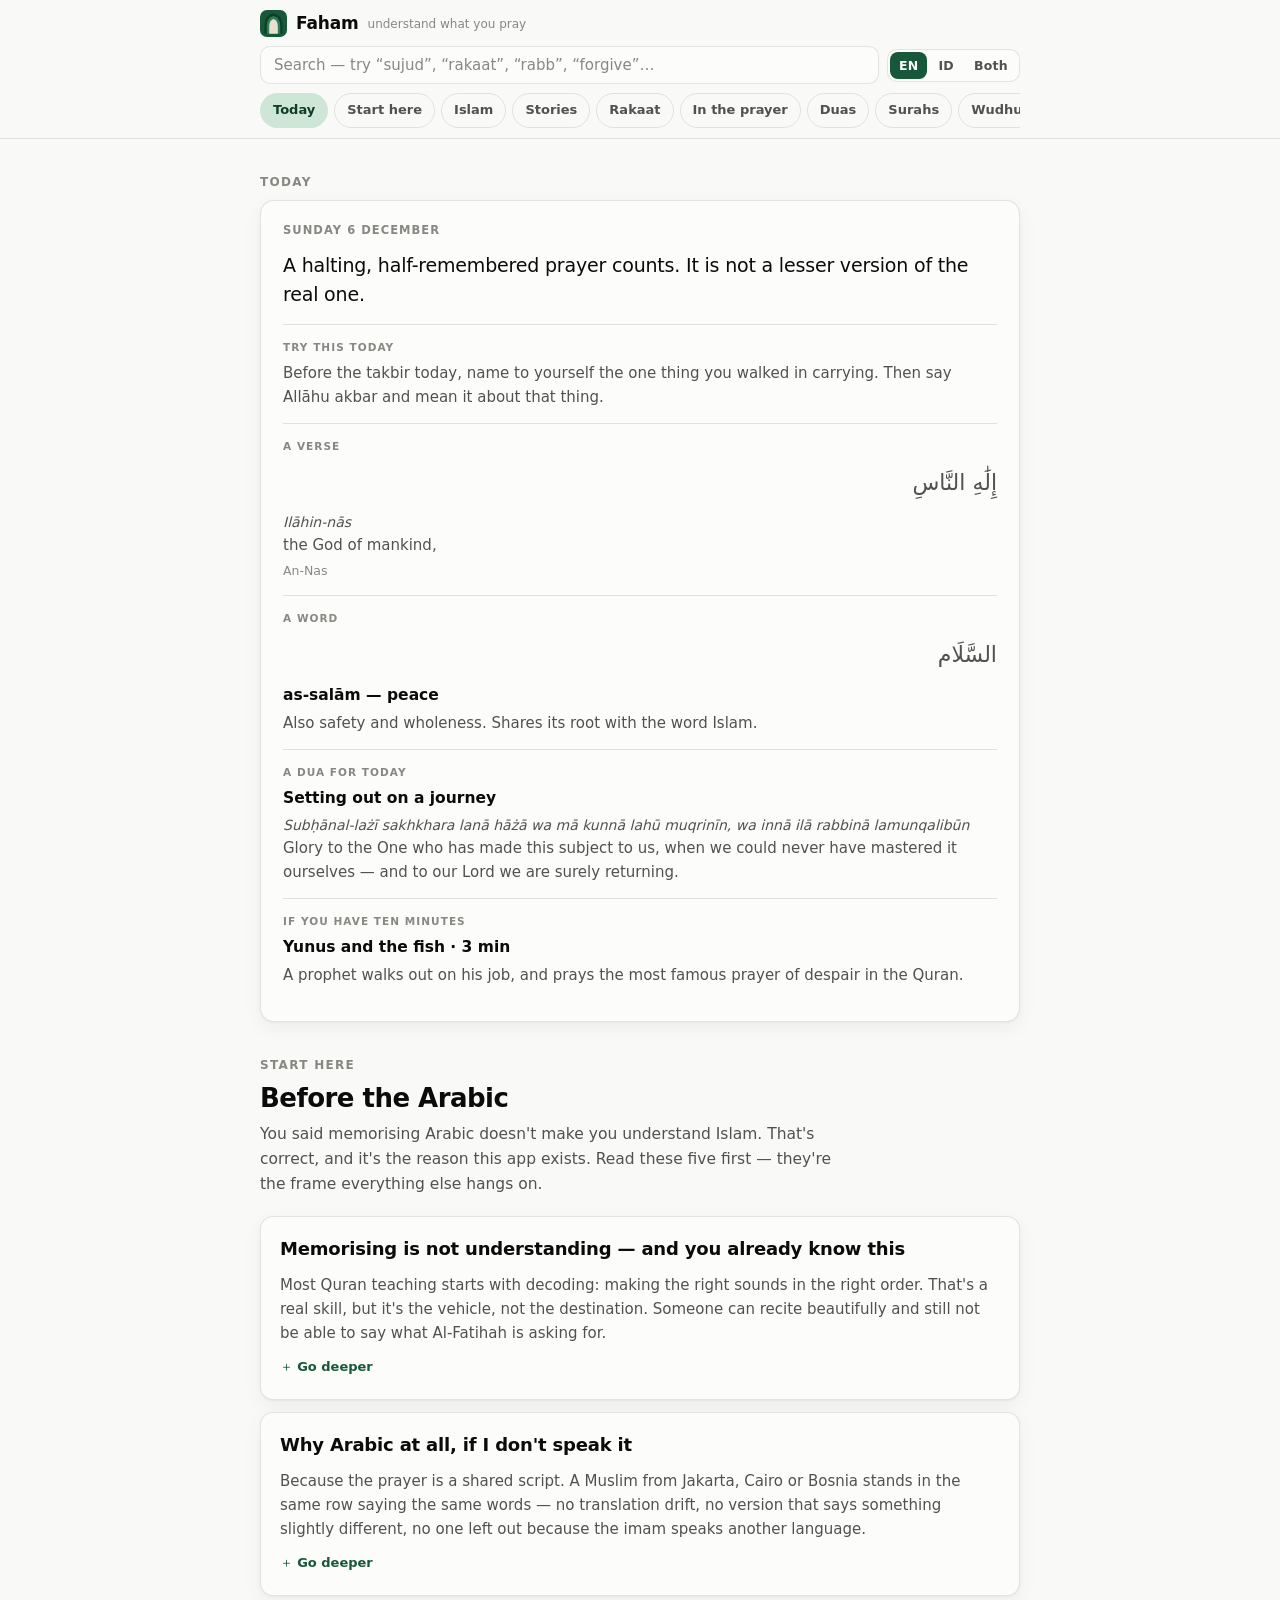
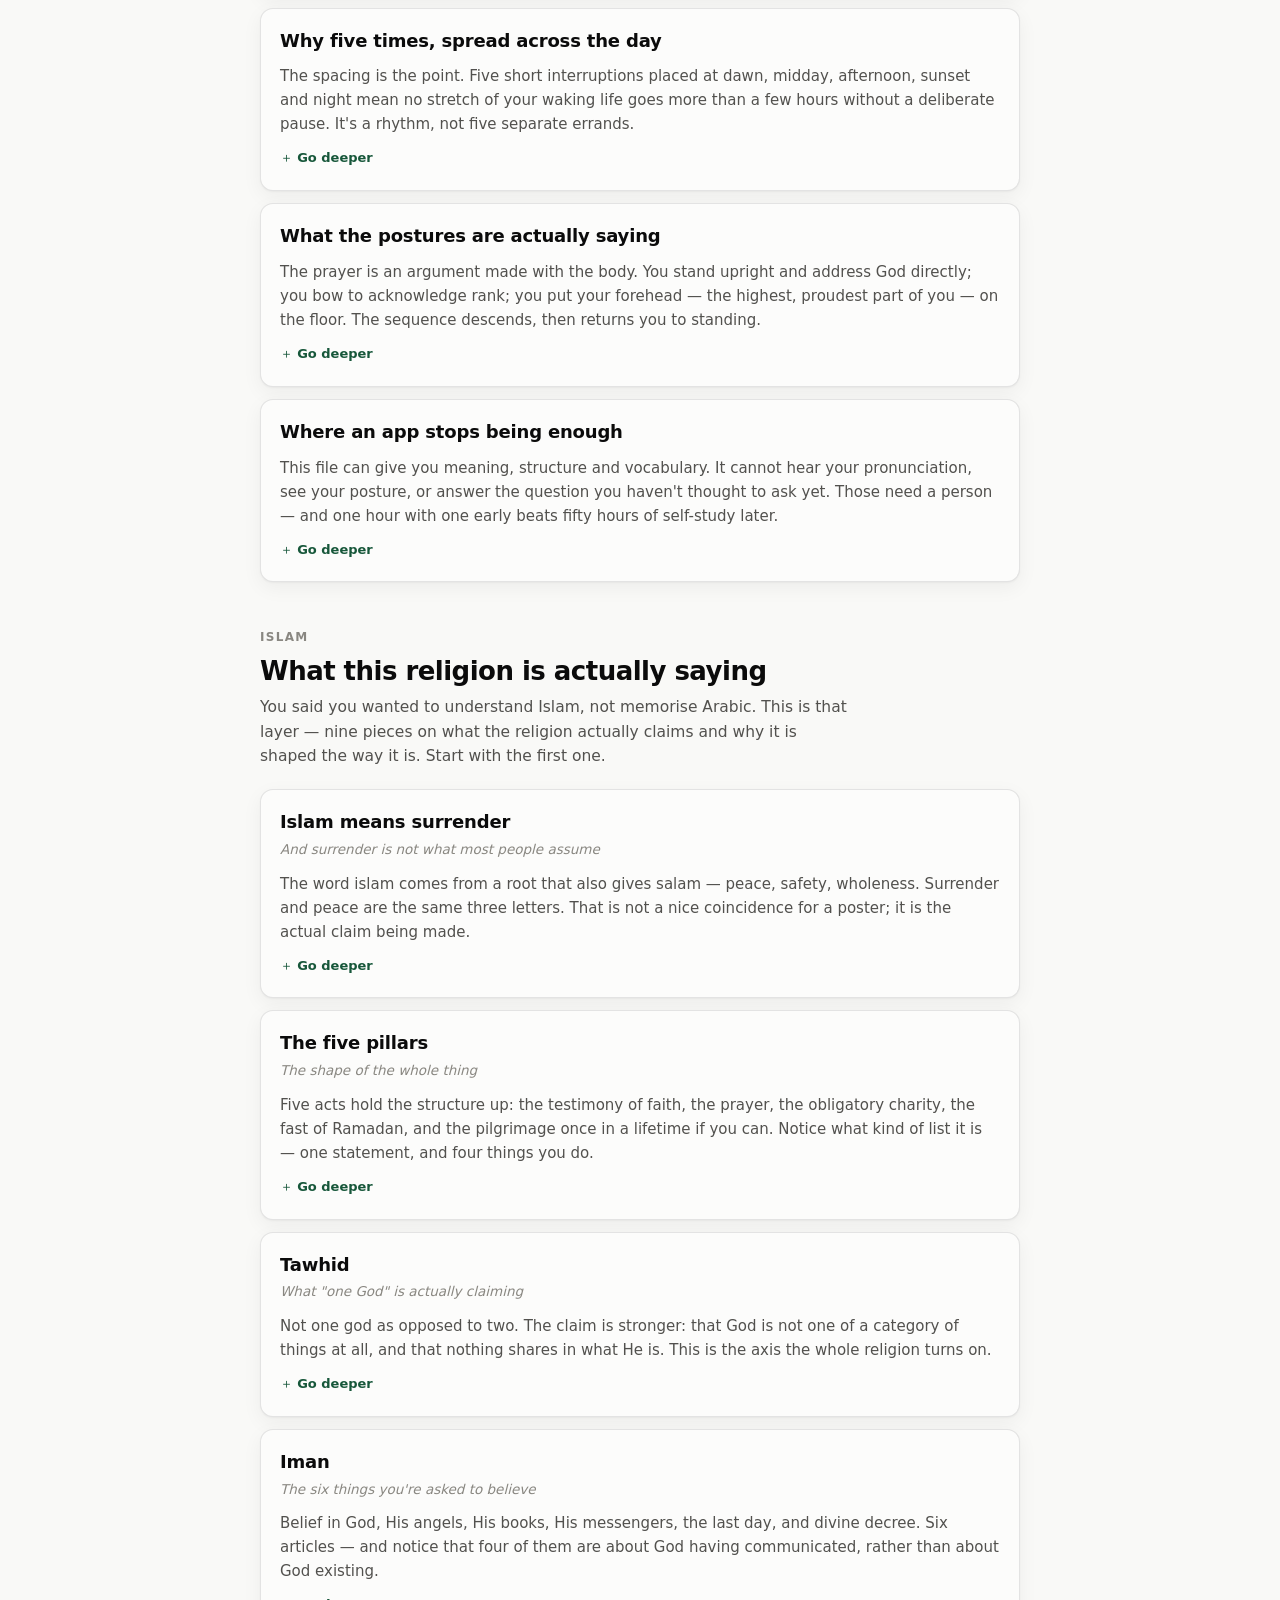
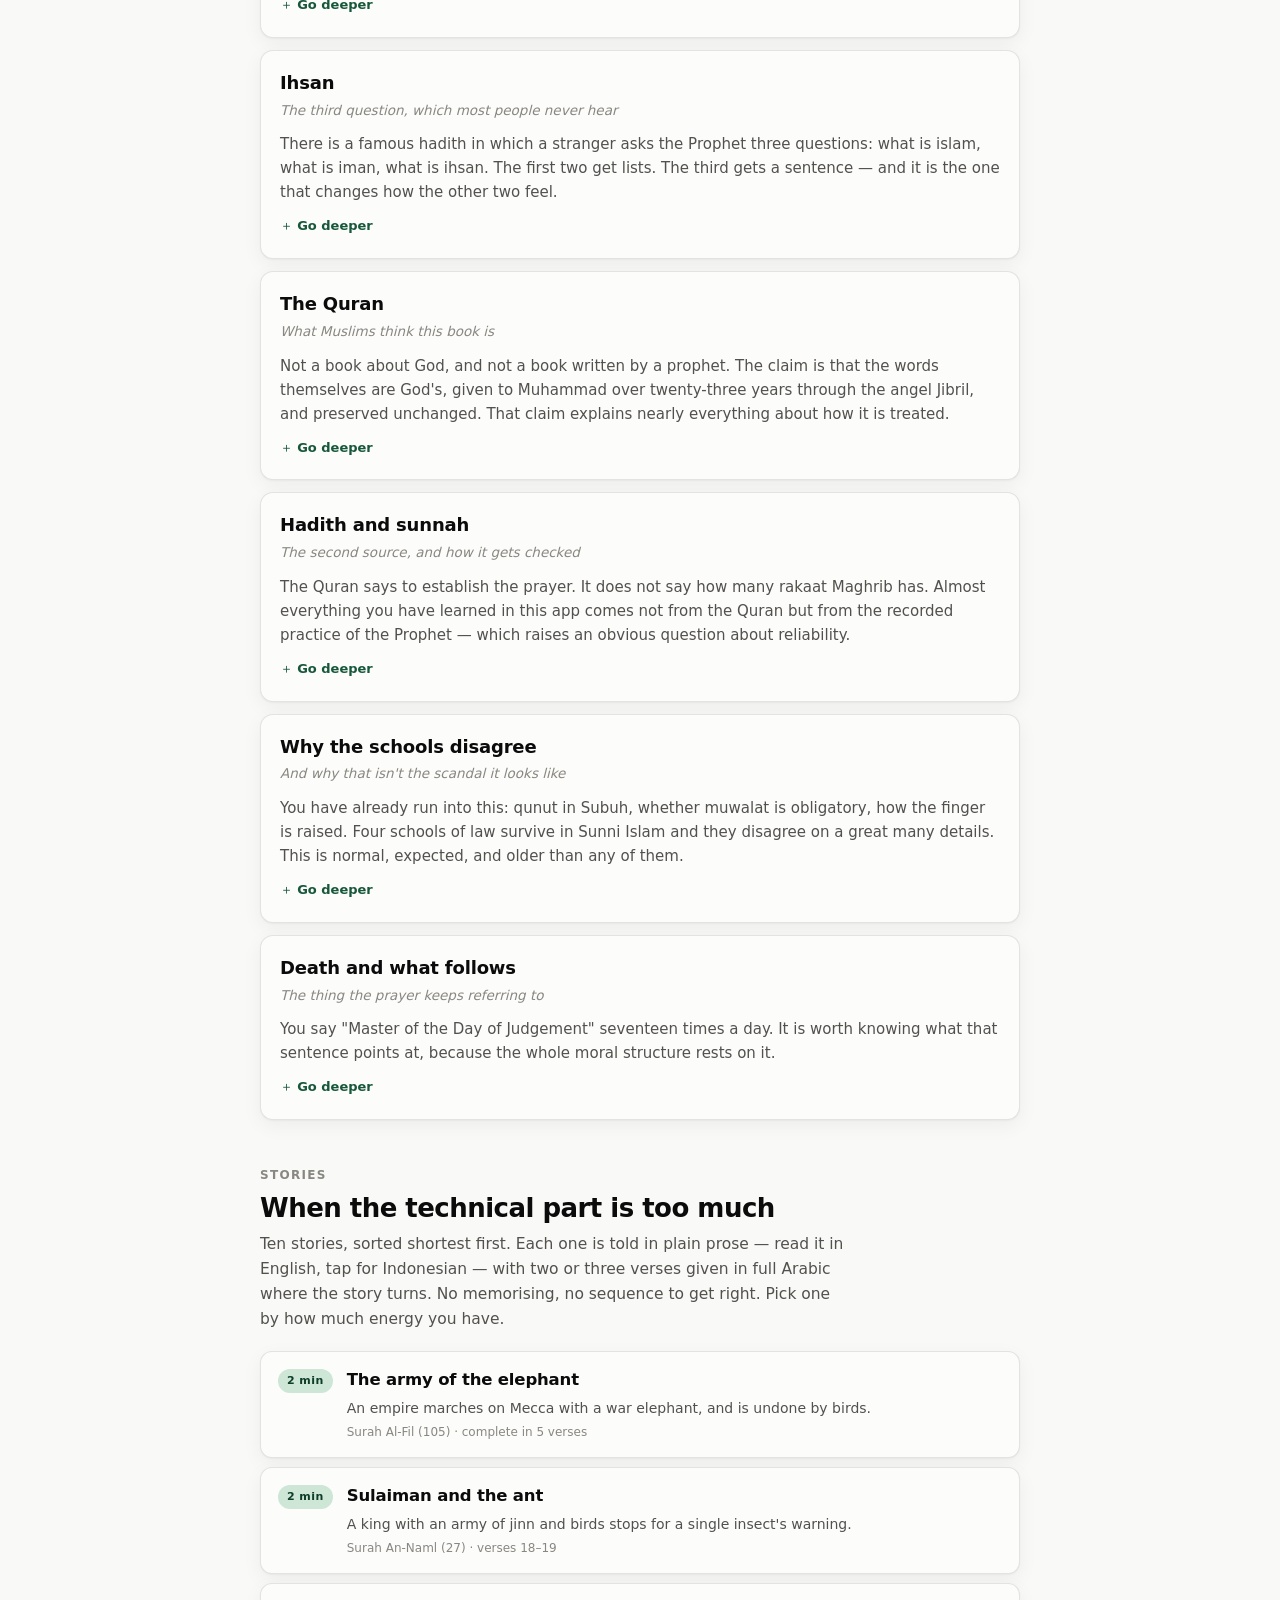
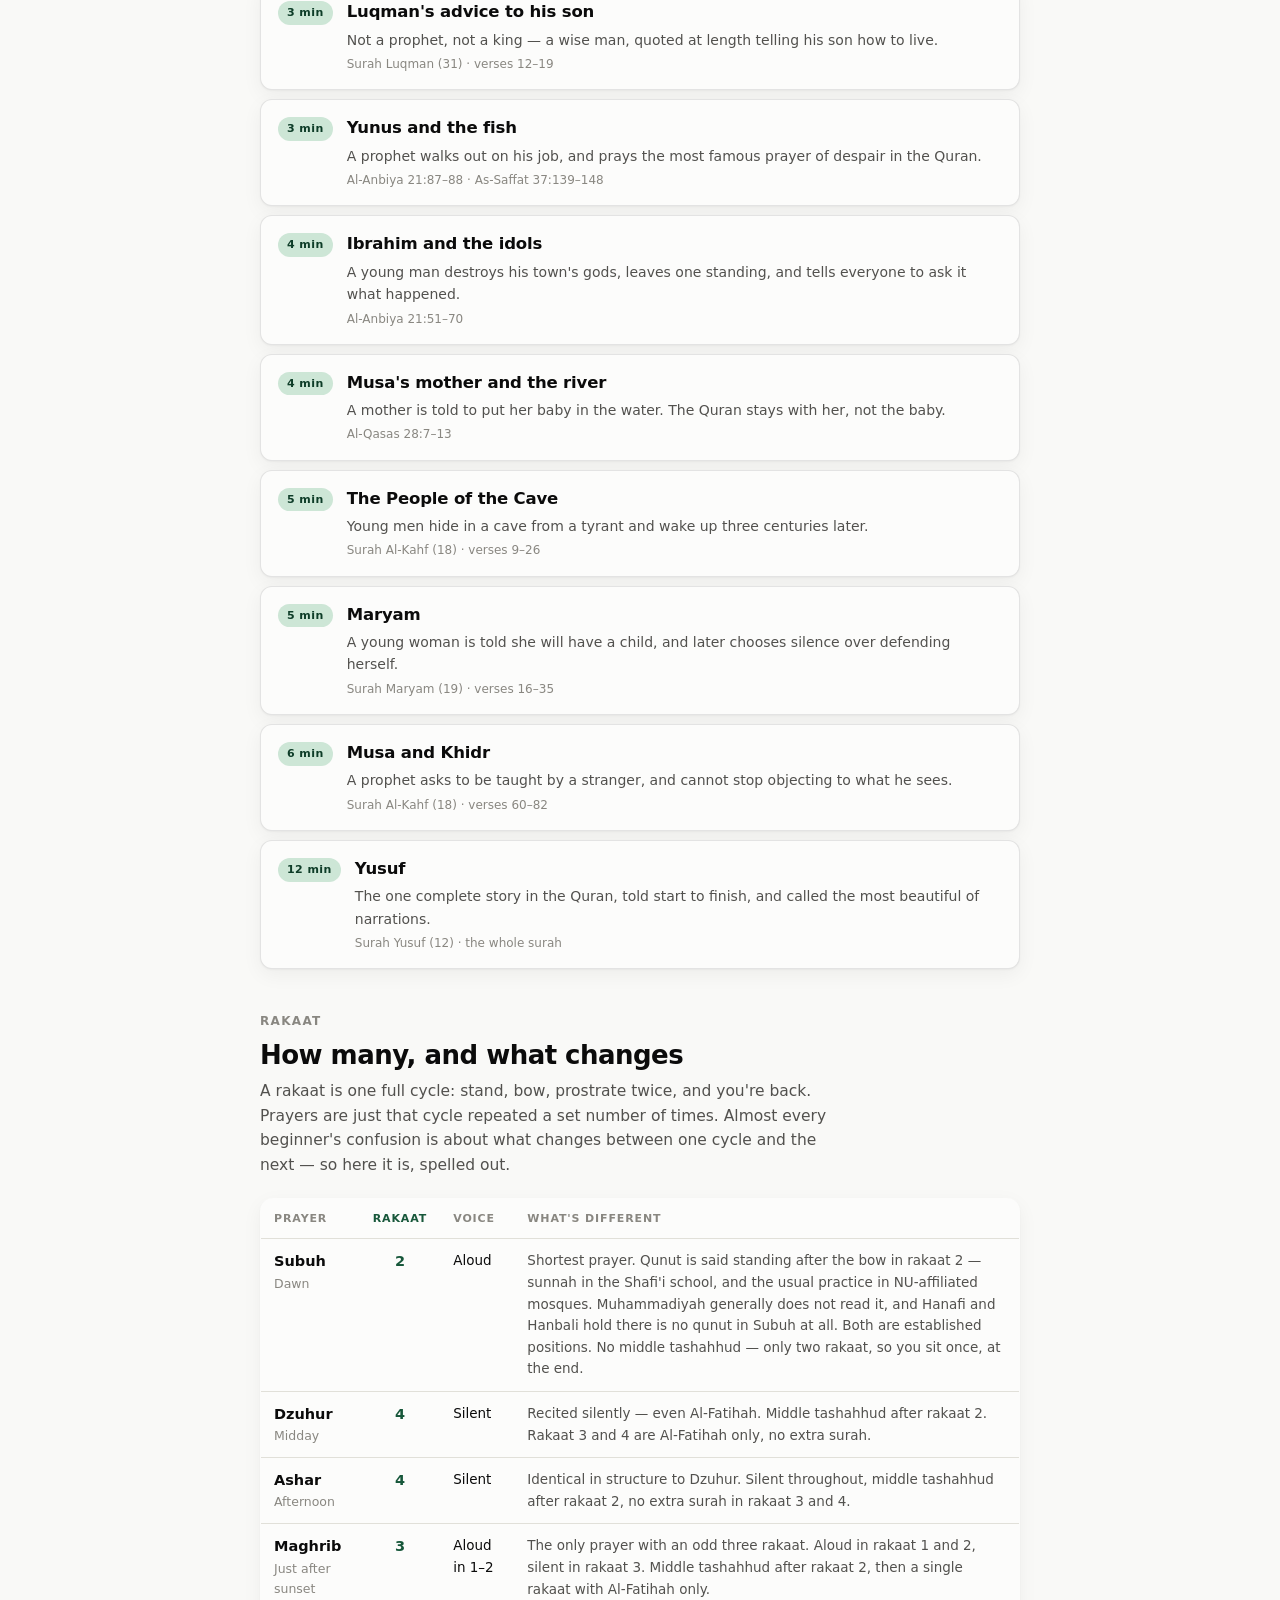
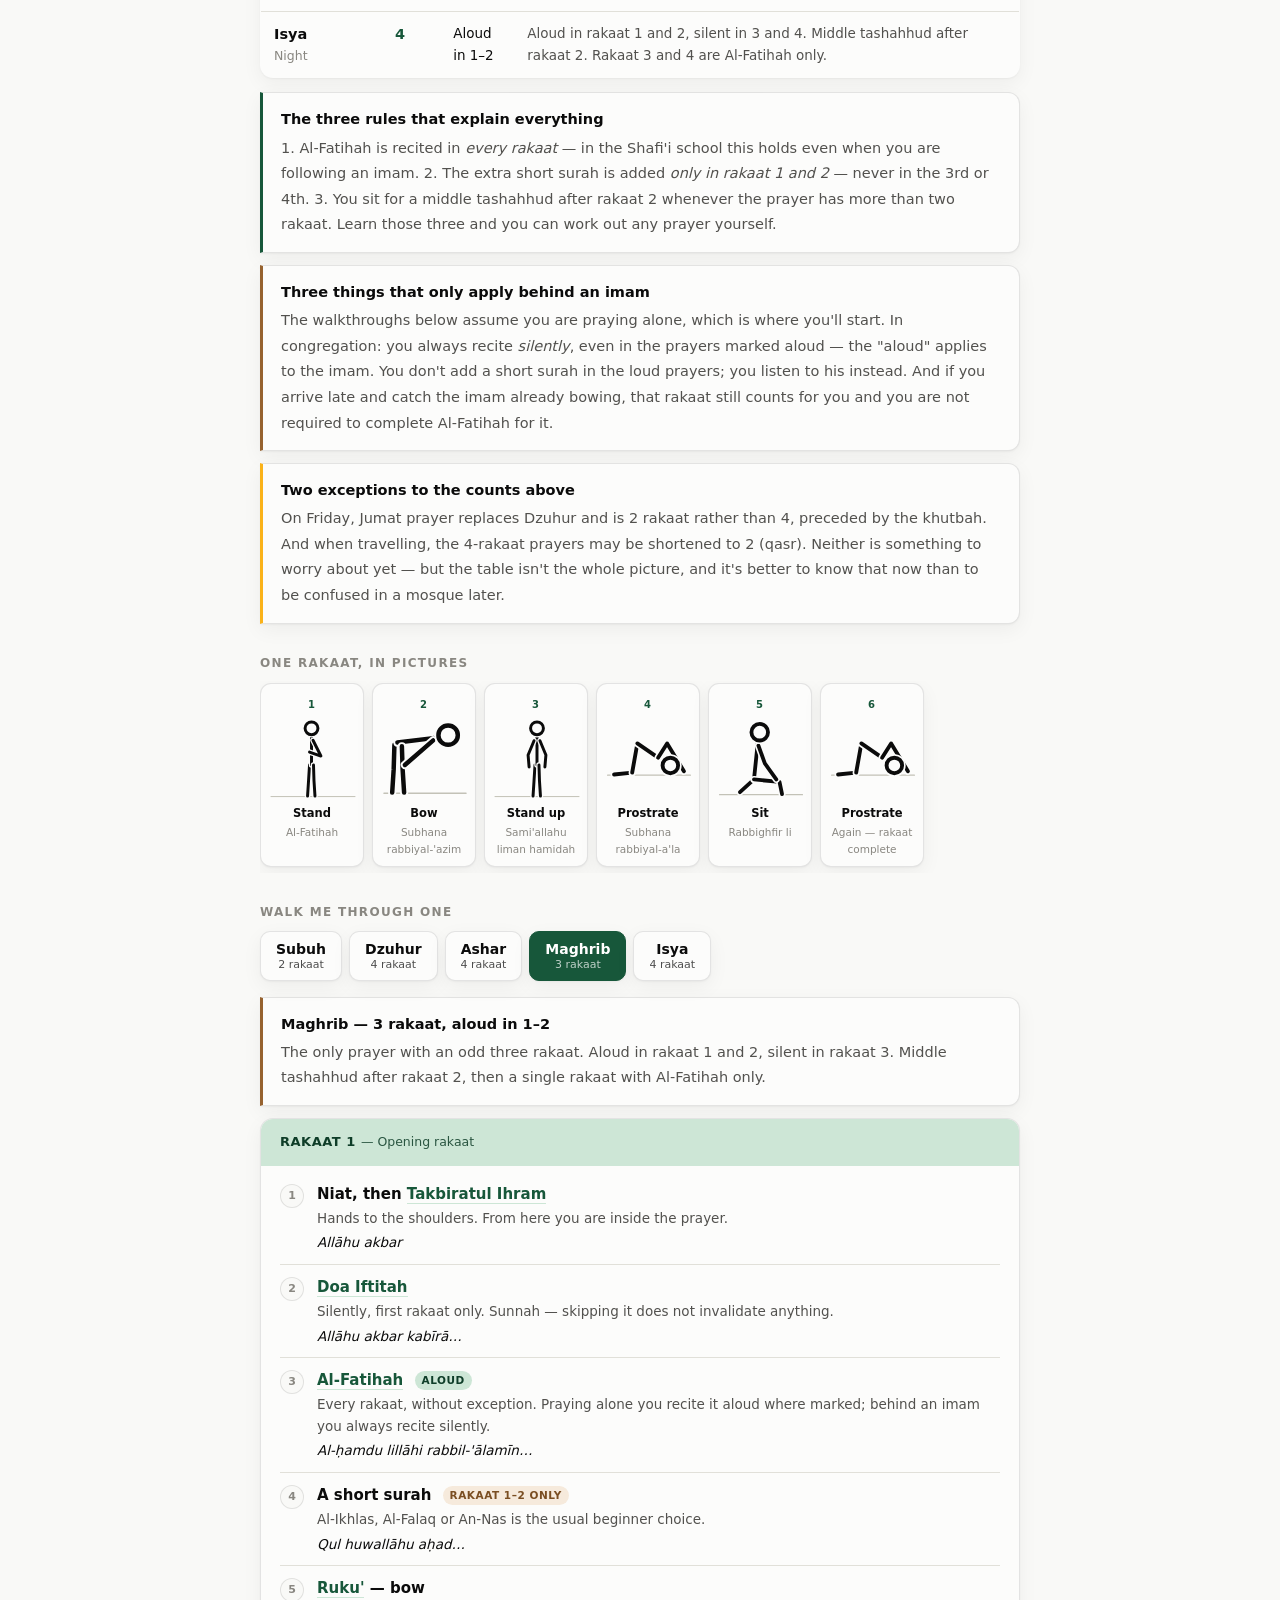
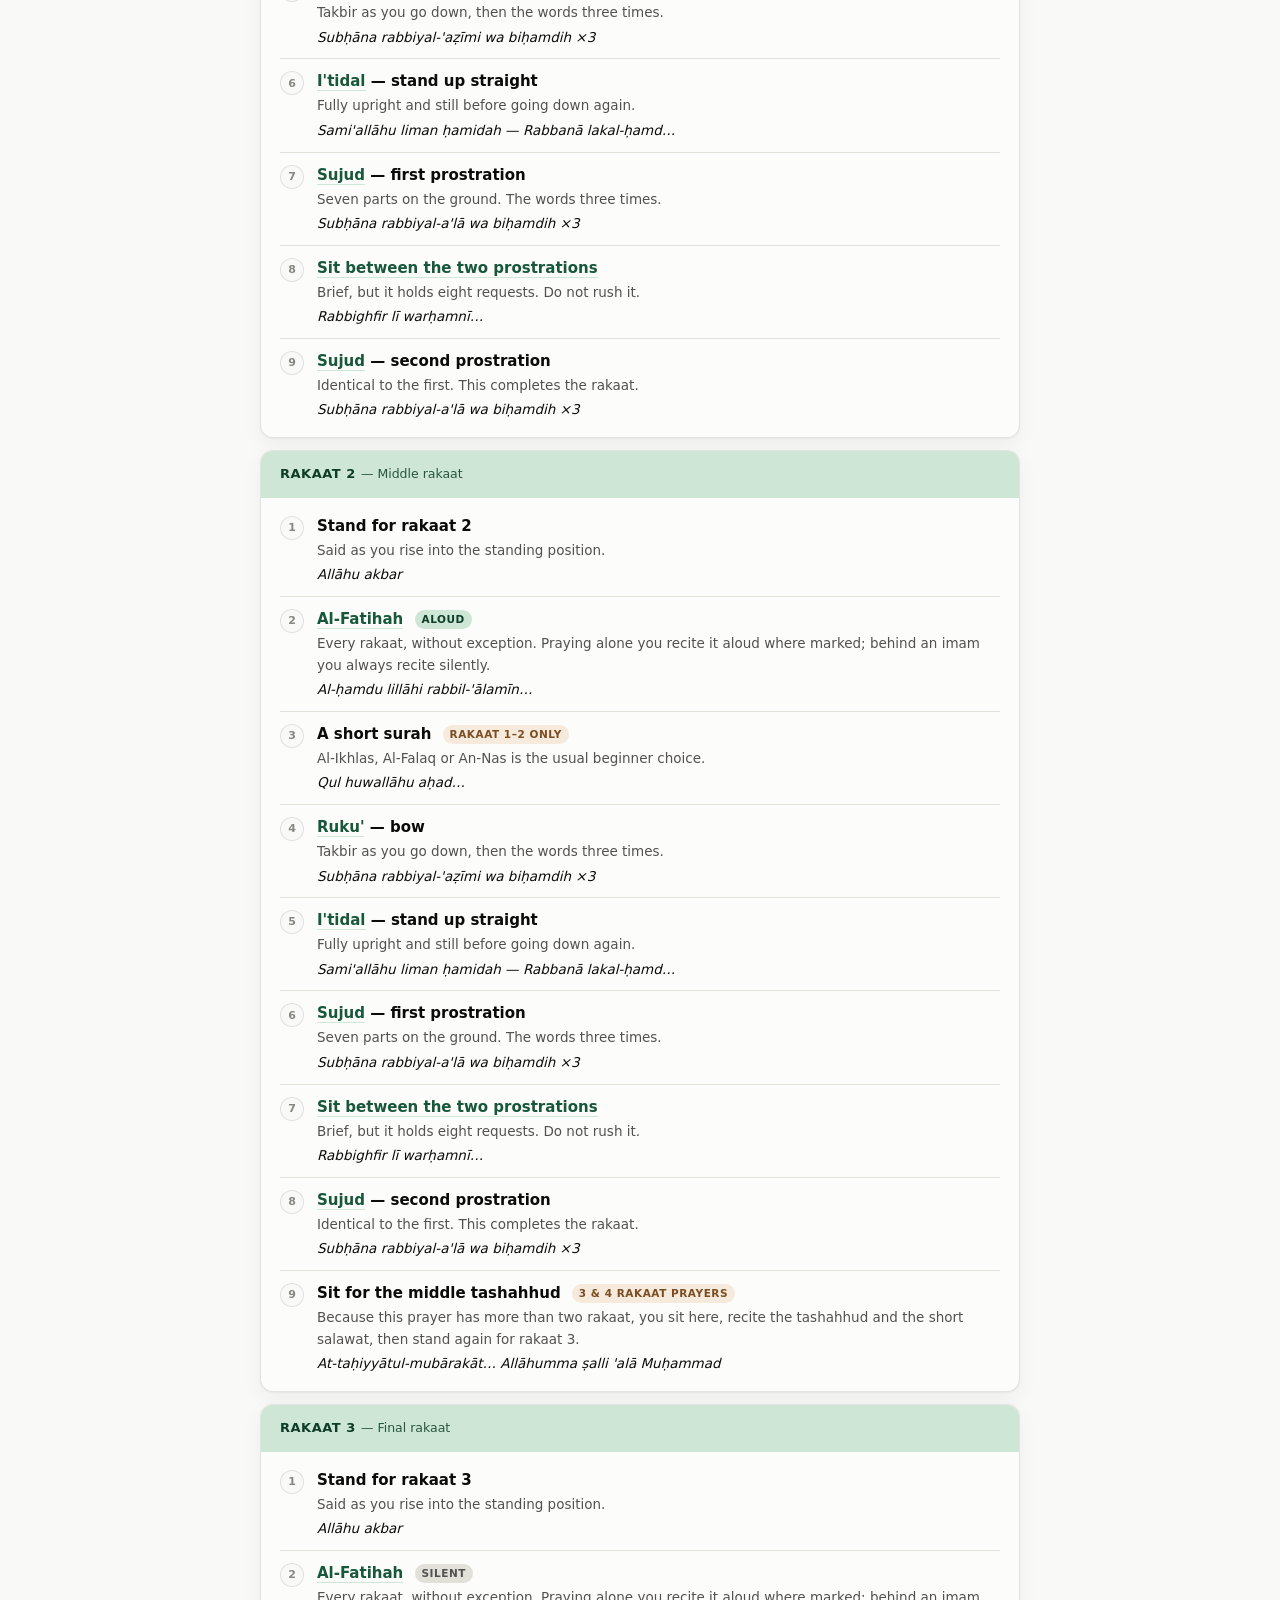
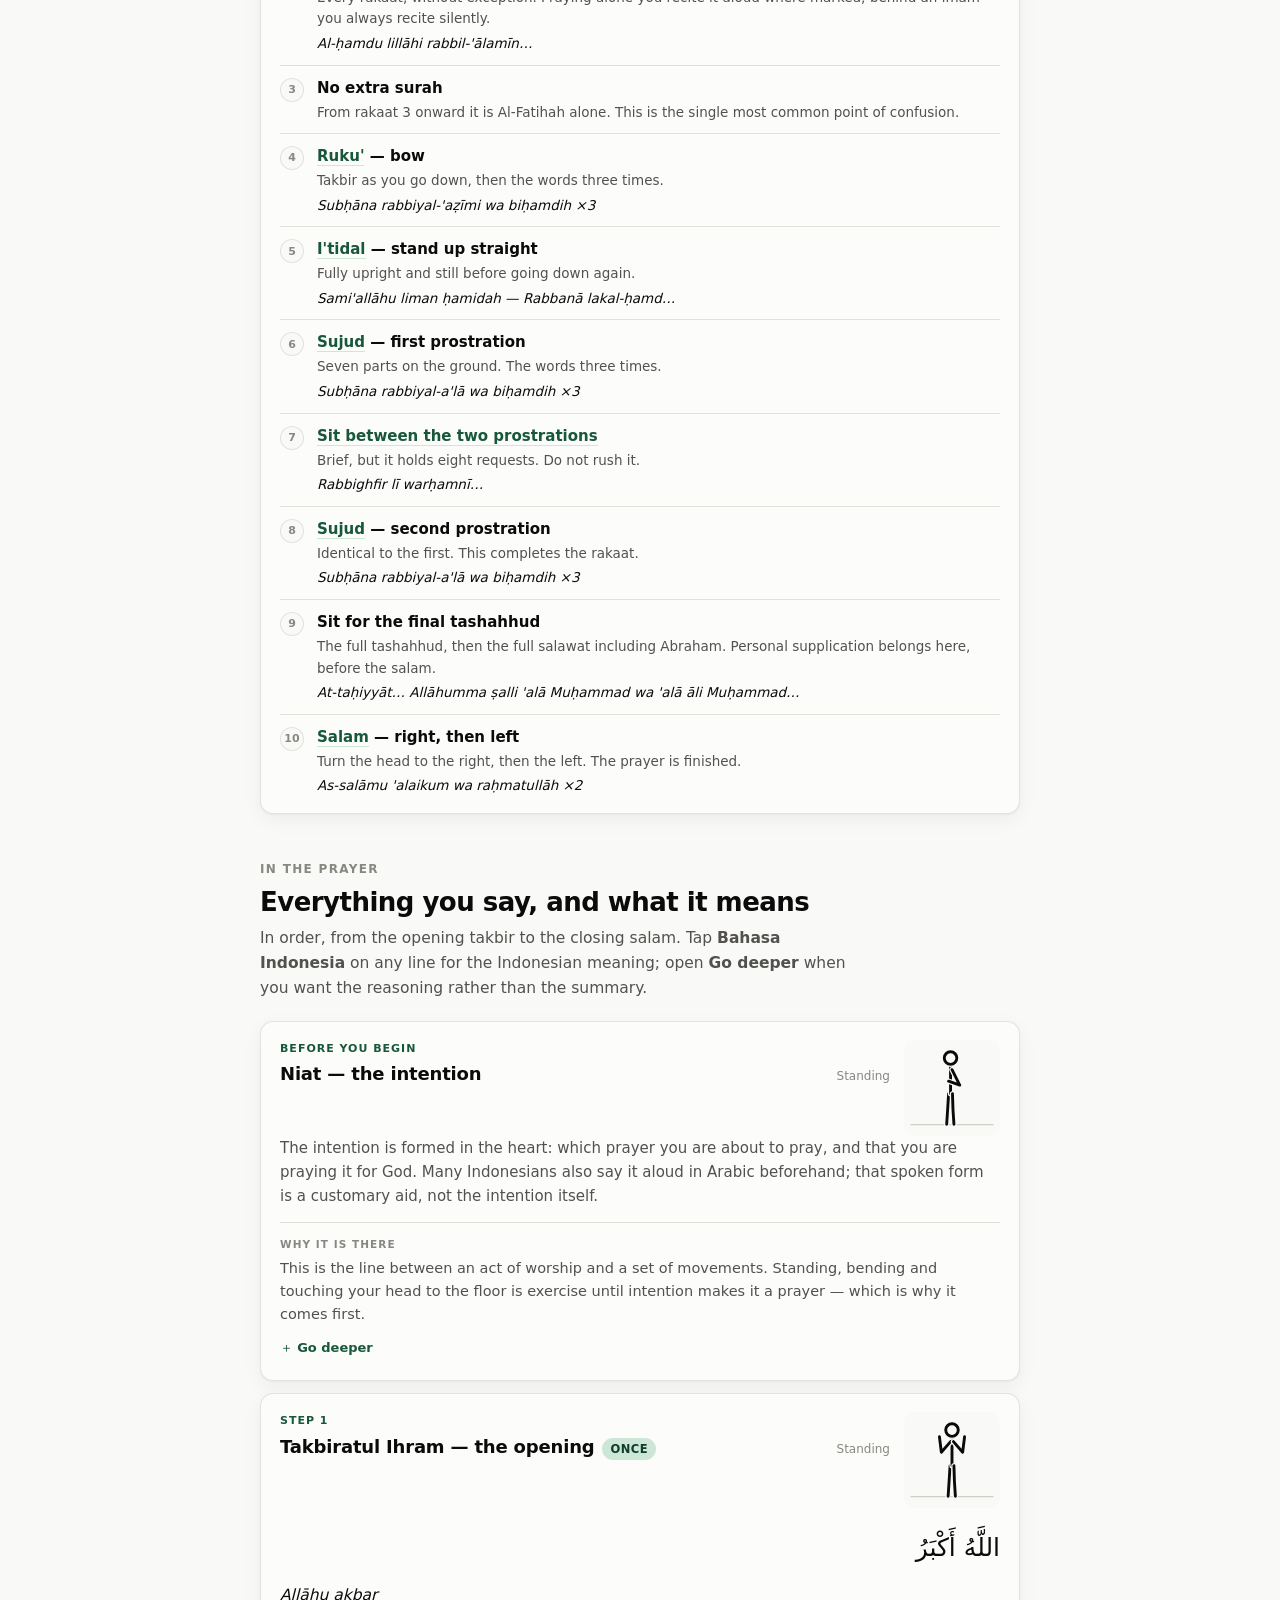
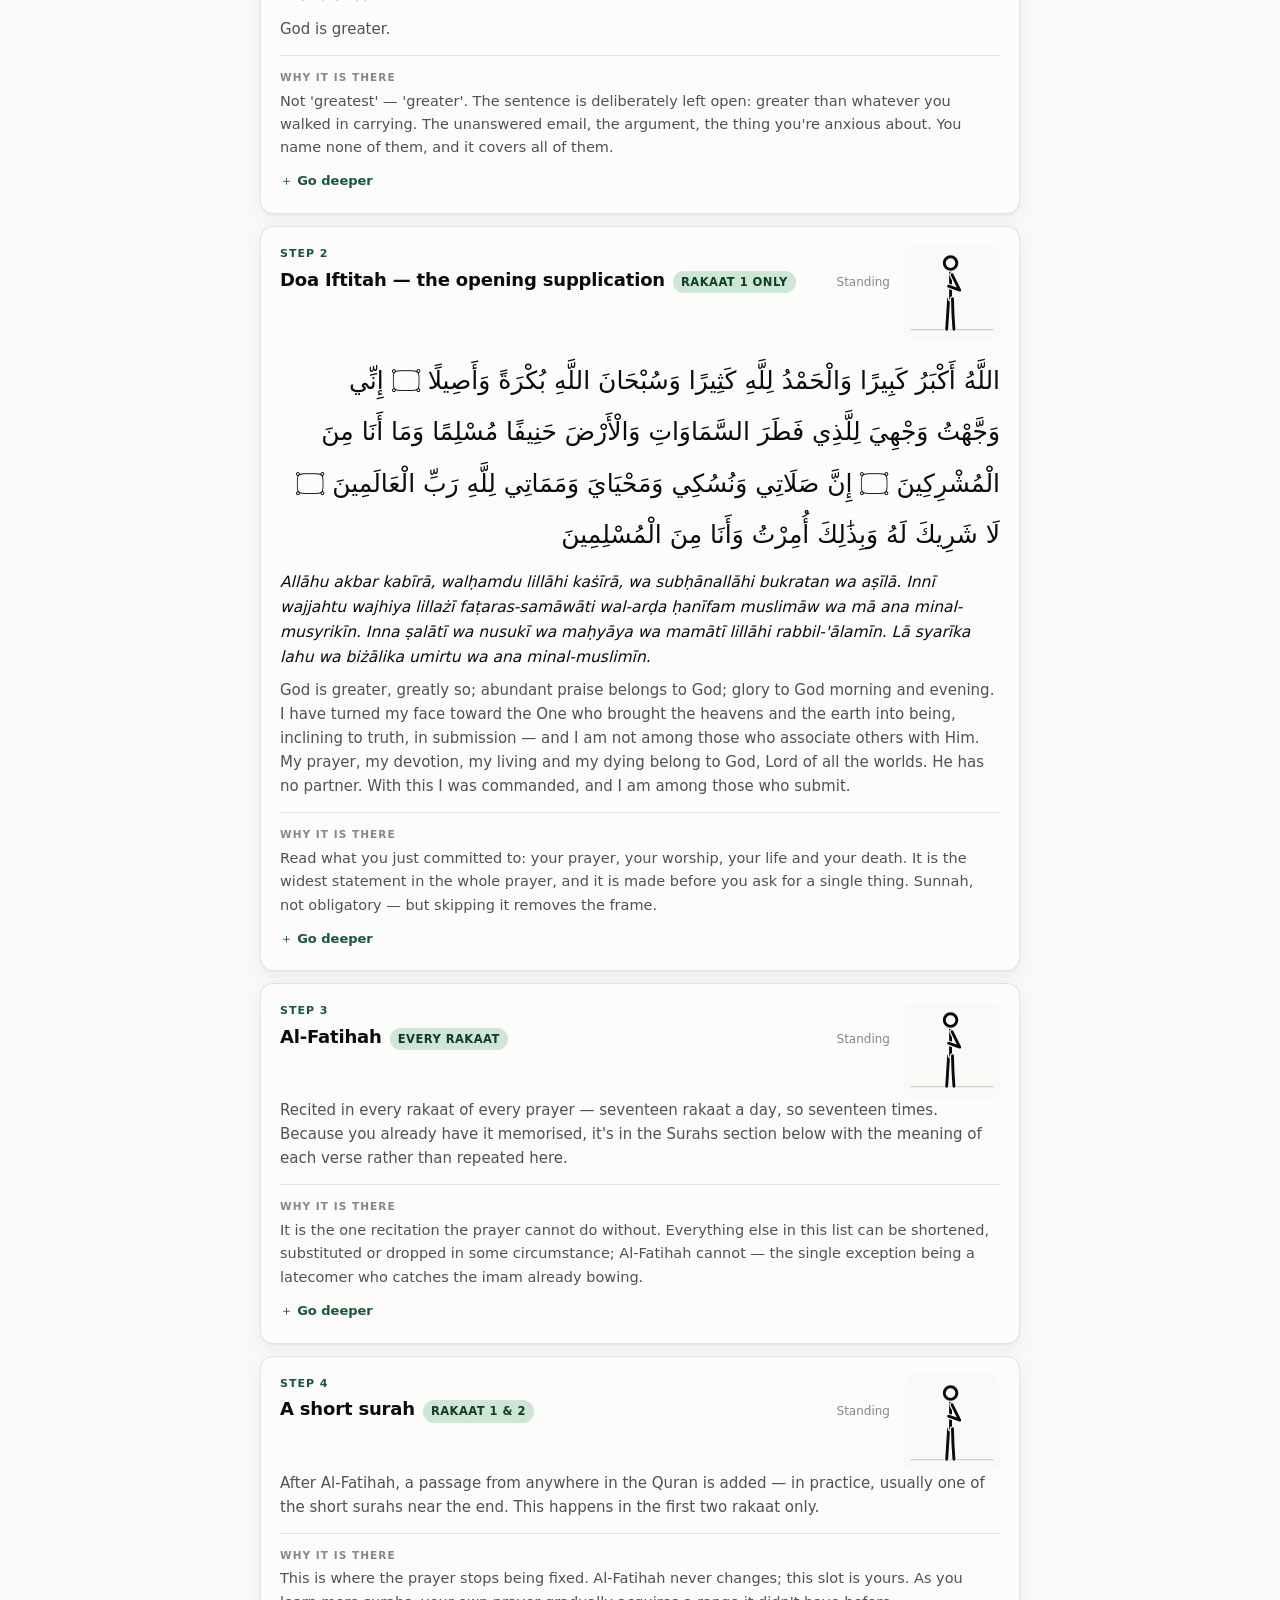
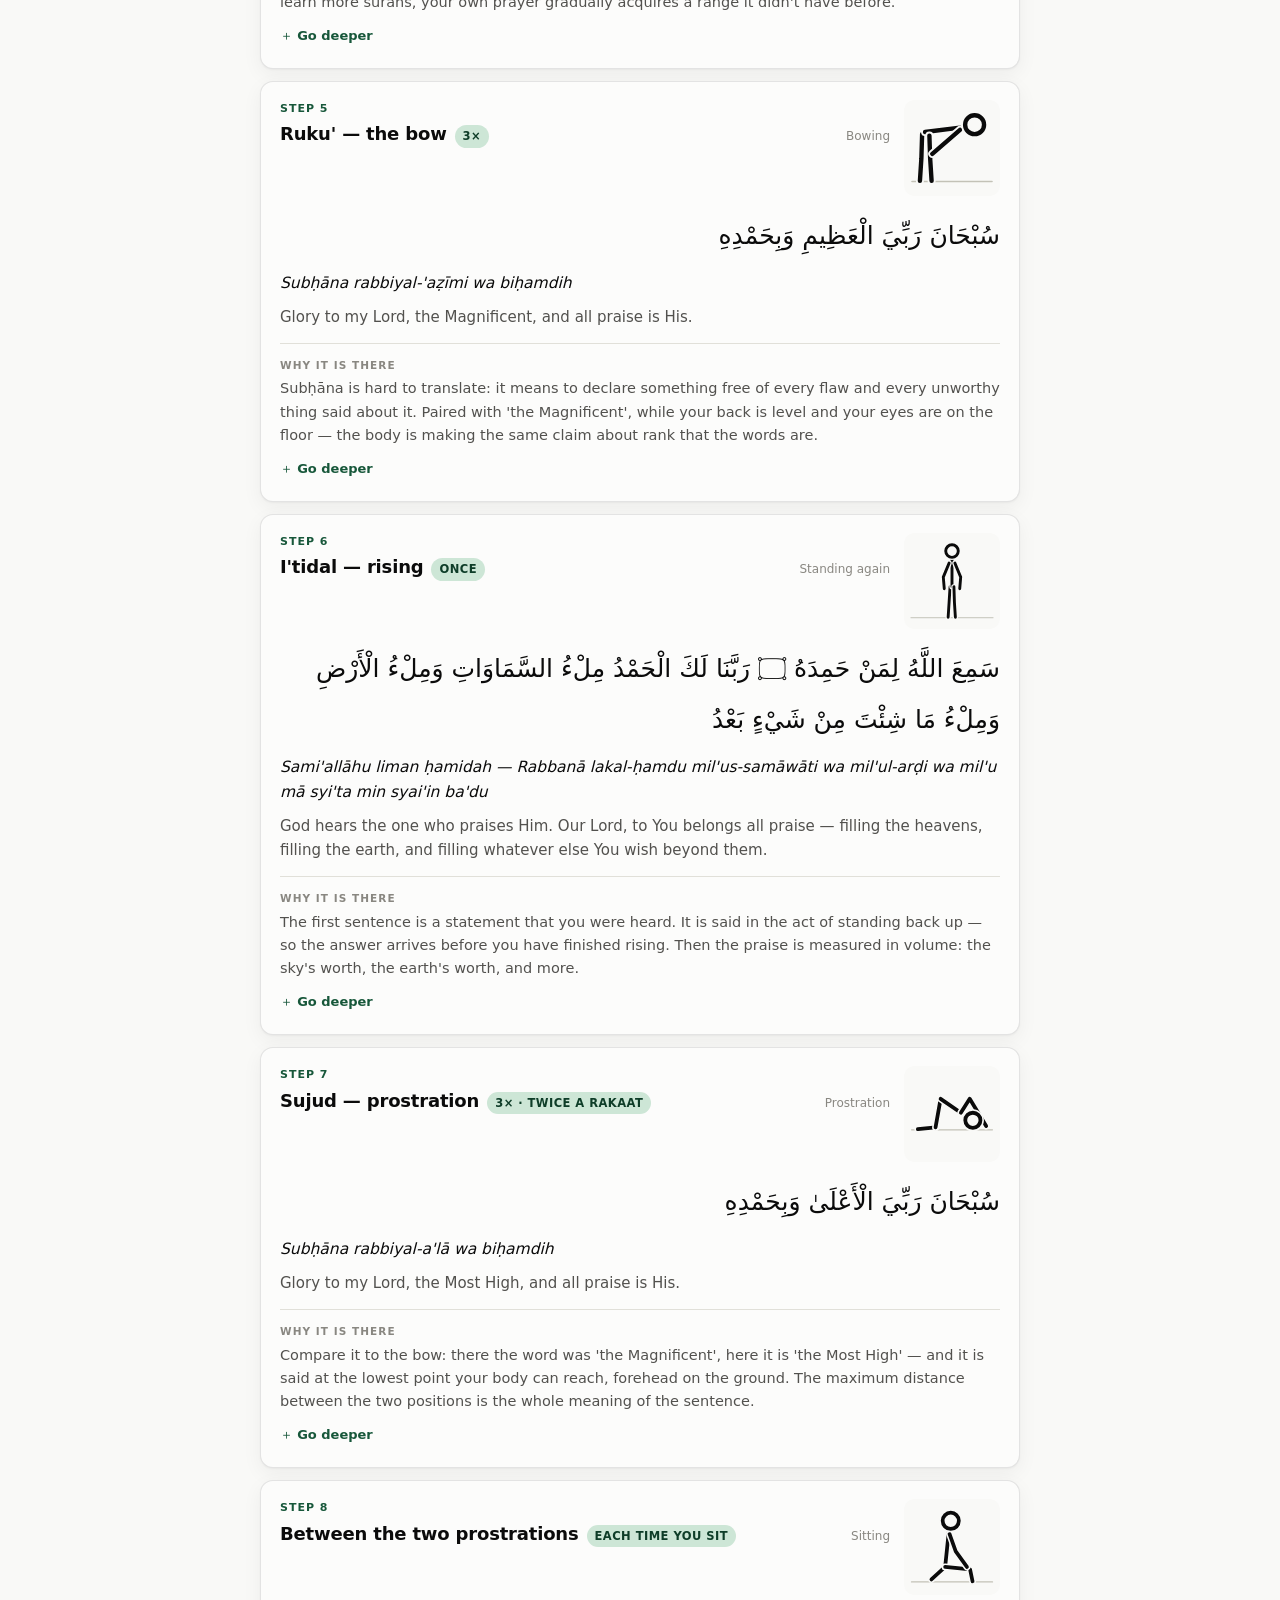
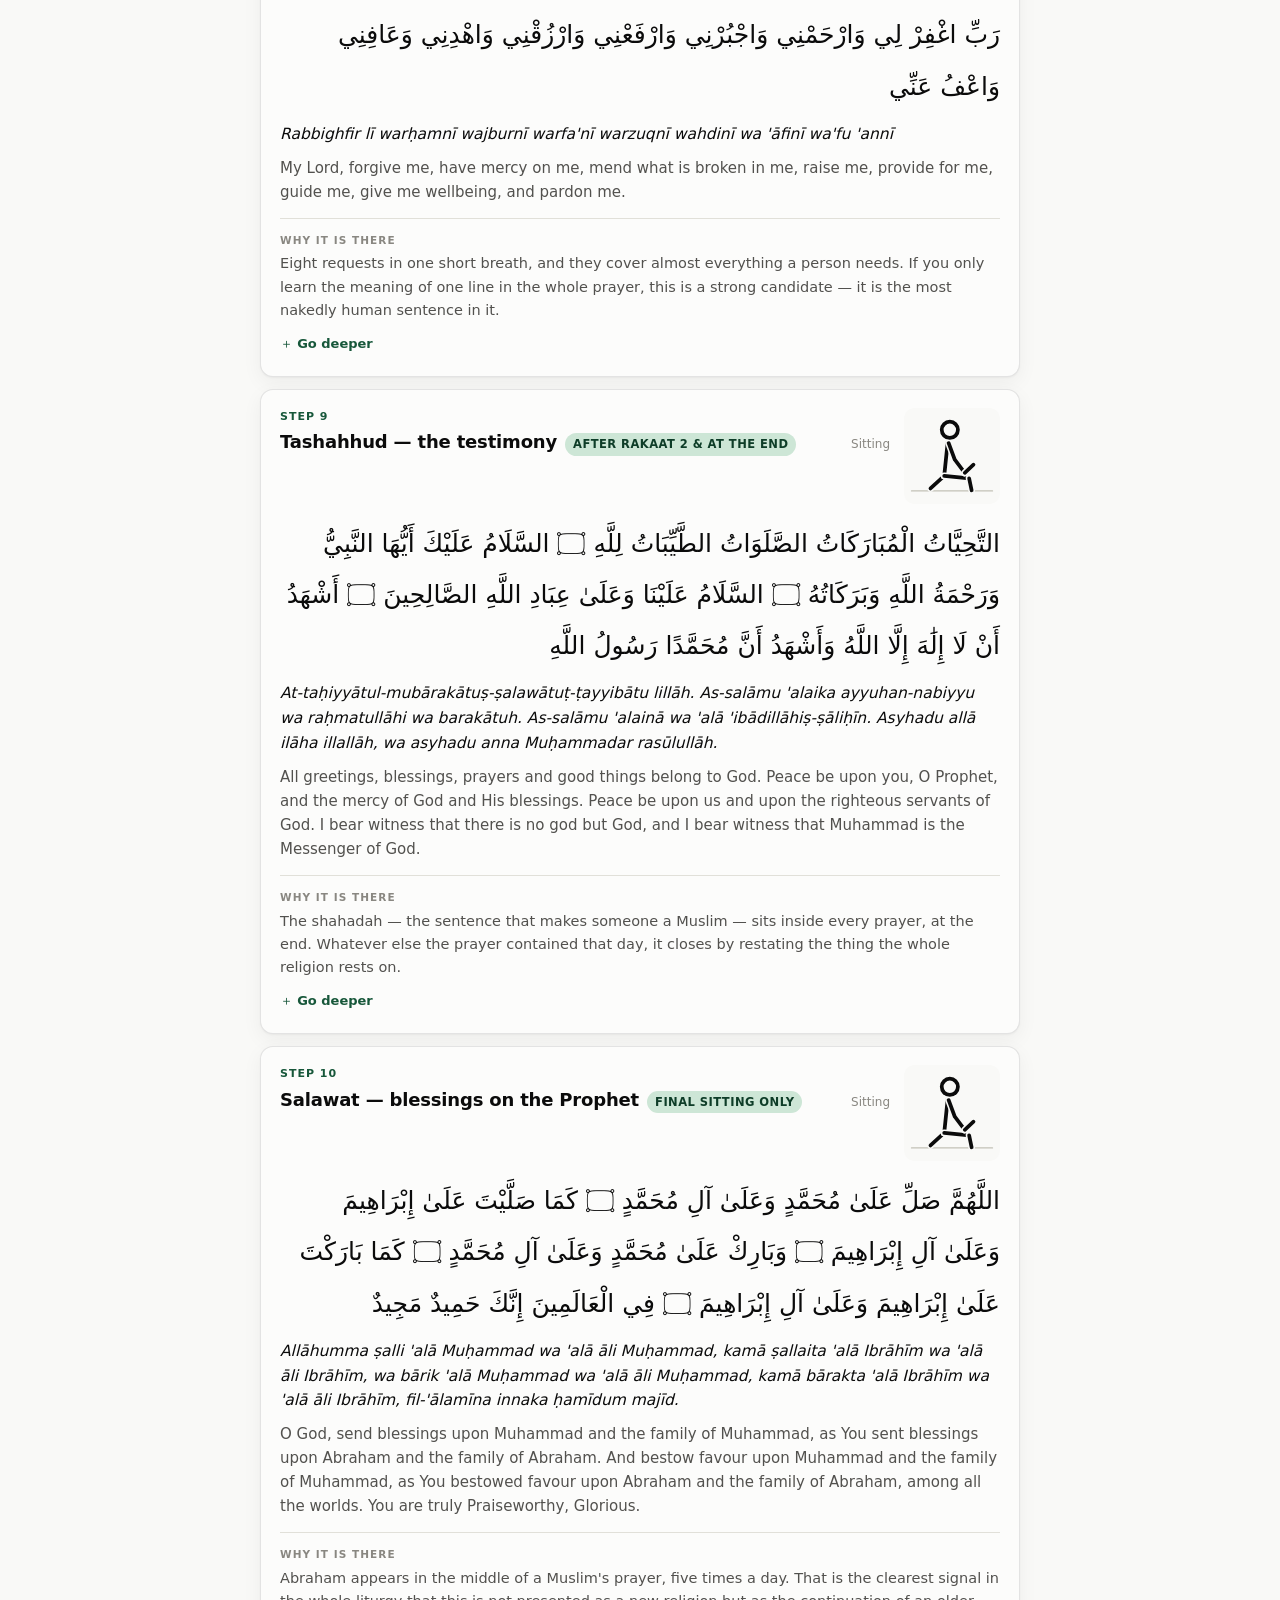
==== commit fd74e96c: "Add files via upload" ====
--- a/index.html
+++ b/index.html
@@ -202,6 +202,52 @@
 .cyc i{display:block;font-style:normal;font-size:10.5px;color:var(--muted);margin-top:1px}
 .cyc .n{font-size:10px;letter-spacing:.08em;color:var(--accent);font-weight:660}
 
+/* ---- today ---- */
+.today{background:var(--surface);border:1px solid var(--border);border-radius:14px;
+  padding:20px 22px;box-shadow:var(--shadow)}
+.today .enc{font-size:19px;line-height:1.5;letter-spacing:-.01em;margin:0 0 4px;font-weight:520}
+.today .date{font-size:11.5px;letter-spacing:.09em;text-transform:uppercase;color:var(--muted);
+  font-weight:640;margin:0 0 12px}
+.today-grid{display:grid;gap:0;margin-top:16px;border-top:1px solid var(--line)}
+.tcell{padding:14px 0;border-bottom:1px solid var(--line)}
+.tcell:last-child{border-bottom:0}
+.tcell .k{font-size:10.5px;letter-spacing:.1em;text-transform:uppercase;color:var(--muted);
+  font-weight:650;display:block;margin-bottom:5px}
+.tcell .ar{font-size:22px;margin:2px 0 6px}
+.tcell p{margin:0;font-size:15px;color:var(--ink2)}
+.tcell .lead-t{font-size:15.5px;color:var(--ink);margin:0 0 3px;font-weight:560}
+
+/* ---- islam ---- */
+.isl-sub{font-size:13.5px;color:var(--muted);margin:2px 0 0;font-style:italic}
+
+/* ---- duas ---- */
+.dua-g{font-size:12px;letter-spacing:.1em;text-transform:uppercase;color:var(--accent);
+  font-weight:650;margin:26px 0 10px}
+.dua-g:first-child{margin-top:4px}
+
+/* ---- qibla ---- */
+.qib{background:var(--surface);border:1px solid var(--border);border-radius:14px;
+  padding:22px;box-shadow:var(--shadow);text-align:center}
+.dial{width:100%;max-width:280px;margin:0 auto;display:block}
+.dial .ring{fill:none;stroke:var(--line);stroke-width:2}
+.dial .tick{stroke:var(--rule);stroke-width:2;stroke-linecap:round}
+.dial .card{fill:var(--muted);font-size:13px;font-weight:650;font-family:var(--font)}
+.dial .card.n{fill:var(--ink)}
+.dial .needle{fill:var(--accent)}
+.dial .needle-tail{fill:var(--rule)}
+.dial .kaaba{fill:var(--ink)}
+.qib .big{font-size:34px;font-weight:650;letter-spacing:-.02em;margin:14px 0 2px;
+  font-variant-numeric:tabular-nums}
+.qib .sub{font-size:14px;color:var(--ink2);margin:0}
+.qib .st{font-size:13px;color:var(--muted);margin:10px 0 0}
+.qib .st a{color:var(--accent);text-decoration:none;border-bottom:1px solid var(--accent-soft)}
+.qhint{font-size:16px;font-weight:600;color:var(--ink2);margin:12px 0 0;min-height:22px}
+.qhint.ok{color:var(--accent)}
+#qNeedle .needle,#qRing,#qNeedle{transition:none}
+.qbtn{font-family:inherit;font-size:14px;font-weight:600;padding:10px 18px;border-radius:10px;
+  border:1px solid var(--accent);background:transparent;color:var(--accent);cursor:pointer;margin-top:14px}
+.qbtn:hover{background:var(--accent-fill);border-color:var(--accent-fill);color:#fff}
+
 /* ---- stories ---- */
 .story-row{background:var(--surface);border:1px solid var(--border);border-radius:12px;
   padding:15px 17px;margin-bottom:9px;box-shadow:var(--shadow);cursor:pointer;display:flex;gap:14px;align-items:flex-start}
@@ -273,12 +319,16 @@
       </div>
     </div>
     <nav id="nav">
-      <a href="#why" class="on" data-id="Mulai">Start here</a>
+      <a href="#today" class="on" data-id="Hari ini">Today</a>
+      <a href="#why" data-id="Mulai">Start here</a>
+      <a href="#islam" data-id="Islam">Islam</a>
       <a href="#stories" data-id="Kisah">Stories</a>
       <a href="#rakaat" data-id="Rakaat">Rakaat</a>
       <a href="#words" data-id="Dalam sholat">In the prayer</a>
+      <a href="#duas" data-id="Doa">Duas</a>
       <a href="#surah" data-id="Surah">Surahs</a>
       <a href="#wudhu" data-id="Wudhu">Wudhu</a>
+      <a href="#qibla" data-id="Kiblat">Qibla</a>
       <a href="#kata" data-id="Kosakata">Vocabulary</a>
     </nav>
   </div>
@@ -286,12 +336,24 @@
 
 <div class="wrap">
   <div id="results"></div>
+
+  <section id="today">
+    <p class="sec-h" data-id="Hari ini">Today</p>
+    <div id="todayPanel"></div>
+  </section>
 
   <section id="why">
     <p class="sec-h" data-id="Mulai dari sini">Start here</p>
     <h2 data-id="Sebelum bahasa Arabnya">Before the Arabic</h2>
     <p class="sec-lede" data-id="Kamu bilang menghafal bahasa Arab tidak membuatmu memahami Islam. Itu benar, dan justru itulah sebabnya aplikasi ini ada. Baca lima bagian ini lebih dulu — inilah bingkai bagi semua yang lain.">You said memorising Arabic doesn't make you understand Islam. That's correct, and it's the reason this app exists. Read these five first — they're the frame everything else hangs on.</p>
     <div id="concepts"></div>
+  </section>
+
+  <section id="islam">
+    <p class="sec-h" data-id="Islam">Islam</p>
+    <h2 data-id="Apa sebenarnya yang dikatakan agama ini">What this religion is actually saying</h2>
+    <p class="sec-lede" data-id="Kamu bilang ingin memahami Islam, bukan menghafal bahasa Arab. Inilah lapisan itu — sembilan tulisan tentang apa yang sebenarnya diklaim agama ini dan mengapa ia berbentuk seperti ini. Mulailah dari yang pertama.">You said you wanted to understand Islam, not memorise Arabic. This is that layer — nine pieces on what the religion actually claims and why it is shaped the way it is. Start with the first one.</p>
+    <div id="islamList"></div>
   </section>
 
   <section id="stories">
@@ -308,7 +370,7 @@
     <p class="sec-lede" data-id="Satu rakaat adalah satu siklus penuh: berdiri, rukuk, dua kali sujud, lalu kembali. Sholat hanyalah siklus itu yang diulang sejumlah tertentu. Hampir semua kebingungan pemula adalah tentang apa yang berubah dari satu siklus ke siklus berikutnya — jadi di sinilah semuanya dijabarkan.">A rakaat is one full cycle: stand, bow, prostrate twice, and you're back. Prayers are just that cycle repeated a set number of times. Almost every beginner's confusion is about what changes between one cycle and the next — so here it is, spelled out.</p>
 
     <table class="tbl">
-      <thead><tr><th>Prayer</th><th class="n">Rakaat</th><th>Voice</th><th>What's different</th></tr></thead>
+      <thead><tr><th data-id="Sholat">Prayer</th><th class="n" data-id="Rakaat">Rakaat</th><th data-id="Suara">Voice</th><th data-id="Apa yang berbeda">What's different</th></tr></thead>
       <tbody id="prayerTable"></tbody>
     </table>
 
@@ -342,6 +404,13 @@
     <div id="parts"></div>
   </section>
 
+  <section id="duas">
+    <p class="sec-h" data-id="Doa">Duas</p>
+    <h2 data-id="Doa-doa pendek untuk hari biasa">The short ones, for ordinary days</h2>
+    <p class="sec-lede" data-id="Bukan doa panjang untuk peristiwa besar — yang pendek, yang dipakai beberapa kali sehari. Sebagian besar hanya satu baris. Inilah bagian yang paling cepat menjadi kebiasaan.">Not the long supplications for big occasions — the short ones, used several times a day. Most are a single line. This is the section that becomes habit fastest.</p>
+    <div id="duaList"></div>
+  </section>
+
   <section id="surah">
     <p class="sec-h" data-id="Surah">Surahs</p>
     <h2 data-id="Al-Fatihah dan surah-surah pendek">Al-Fatihah and the short ones</h2>
@@ -354,6 +423,13 @@
     <h2 data-id="Bersuci, secara berurutan">Washing, in order</h2>
     <p class="sec-lede" data-id="Enam rukun wajib dalam urutan yang tetap, ditambah amalan sunnah yang biasa dilakukan di sekitarnya. Wudhu tetap sah sampai ada yang membatalkannya — tidur, buang air, atau buang angin.">Six obligatory acts in a fixed sequence, plus the sunnah ones most people do around them. It stays valid until something breaks it — sleep, using the toilet, passing wind.</p>
     <div id="wudhuList"></div>
+  </section>
+
+  <section id="qibla">
+    <p class="sec-h" data-id="Kiblat">Qibla</p>
+    <h2 data-id="Arah kiblat">Which way to face</h2>
+    <p class="sec-lede" data-id="Menghitung arah kiblat dari posisimu saat ini. Perlu izin lokasi, dan kompas ponsel untuk jarum yang bergerak. Baca peringatannya di bawah — kompas ponsel gampang meleset.">Works out the direction to the Kaaba from where you are. It needs location permission, and your phone's compass for the moving needle. Read the caution below — phone compasses are easily thrown off.</p>
+    <div id="qiblaPanel"></div>
   </section>
 
   <section id="kata">
@@ -376,7 +452,7 @@
 /* ============================ DATA ============================ */
 
 var CONCEPTS = [
- {t:"Memorising is not understanding — and you already know this",
+ {t:"Memorising is not understanding — and you already know this", tid:"Menghafal bukan memahami — dan kamu sudah tahu itu",
   s:"Most Quran teaching starts with decoding: making the right sounds in the right order. That's a real skill, but it's the vehicle, not the destination. Someone can recite beautifully and still not be able to say what Al-Fatihah is asking for.",
   sid:"Kebanyakan pengajaran Quran dimulai dari cara membaca: melafalkan bunyi yang benar dalam urutan yang benar. Itu keterampilan nyata, tapi itu kendaraannya, bukan tujuannya. Seseorang bisa membaca dengan indah dan tetap tidak bisa menjelaskan apa yang sebenarnya diminta dalam Al-Fatihah.",
   l:["Your instinct to be uneasy about this is sound. The Quran itself repeatedly criticises people who carry scripture without understanding it, and describes itself as a book to be reflected on rather than merely recited.",
@@ -384,7 +460,7 @@
   lid:["Kegelisahanmu soal ini masuk akal. Al-Quran sendiri berulang kali mengkritik orang yang membawa kitab tanpa memahaminya, dan menyebut dirinya sebagai kitab untuk direnungkan, bukan sekadar dilafalkan.",
      "Urutan praktisnya: pahami arti sebuah kalimat sebelum melatih bunyinya. Dengan begitu, saat kamu mengucapkannya dalam sholat, kamu sedang mengatakan sesuatu — bukan sekadar menampilkan sesuatu. Hafalan tetap perlu, hanya saja ia berhenti menjadi satu-satunya pekerjaan."]},
 
- {t:"Why Arabic at all, if I don't speak it",
+ {t:"Why Arabic at all, if I don't speak it", tid:"Mengapa harus bahasa Arab, kalau aku tidak bisa berbahasa Arab",
   s:"Because the prayer is a shared script. A Muslim from Jakarta, Cairo or Bosnia stands in the same row saying the same words — no translation drift, no version that says something slightly different, no one left out because the imam speaks another language.",
   sid:"Karena sholat adalah naskah bersama. Muslim dari Jakarta, Kairo, atau Bosnia berdiri di saf yang sama dengan kata-kata yang sama — tanpa pergeseran terjemahan, tanpa versi yang artinya sedikit berbeda, tanpa ada yang tersisih karena imamnya berbahasa lain.",
   l:["There's a second reason that matters more once you've felt it. Translation always chooses. Every English rendering of the Quran is one reading among several defensible ones, and the choices get baked in invisibly. Keeping the original in the prayer keeps the source fixed while the understanding grows.",
@@ -392,7 +468,7 @@
   lid:["Ada alasan kedua yang lebih terasa setelah kamu mengalaminya. Terjemahan selalu memilih. Setiap terjemahan Quran adalah satu pembacaan dari beberapa yang sama-sama bisa dipertahankan, dan pilihan itu ikut tertanam tanpa terlihat. Mempertahankan teks asli dalam sholat membuat sumbernya tetap, sementara pemahamanmu terus tumbuh.",
      "Tapi itu semua bukan alasan untuk membaca tanpa mengerti. Yang normal secara sejarah adalah orang memahami kurang lebih apa yang mereka ucapkan, karena mereka memang berbahasa itu. Kamu sedang membangun ulang pemahaman itu dari arah sebaliknya — lebih berat, dan justru naluri yang benar."]},
 
- {t:"Why five times, spread across the day",
+ {t:"Why five times, spread across the day", tid:"Mengapa lima kali, tersebar sepanjang hari",
   s:"The spacing is the point. Five short interruptions placed at dawn, midday, afternoon, sunset and night mean no stretch of your waking life goes more than a few hours without a deliberate pause. It's a rhythm, not five separate errands.",
   sid:"Jaraknya itulah intinya. Lima jeda pendek di waktu subuh, tengah hari, sore, matahari terbenam, dan malam berarti tidak ada bagian hidupmu yang terjaga lebih dari beberapa jam tanpa jeda yang disengaja. Ini ritme, bukan lima urusan terpisah.",
   l:["Notice where they fall: at the boundaries of the day's natural segments. Waking. The peak of work. The tiring stretch after it. The end of the working day. Before sleep. Each is a hinge where attention tends to drift, and each gets a few minutes that belong to something other than what you were just doing.",
@@ -400,7 +476,7 @@
   lid:["Perhatikan letaknya: di batas-batas alami segmen hari. Bangun tidur. Puncak kerja. Waktu lelah setelahnya. Akhir jam kerja. Sebelum tidur. Masing-masing adalah engsel di mana perhatian mudah melayang, dan masing-masing mendapat beberapa menit yang bukan milik apa yang baru saja kamu kerjakan.",
      "Ini juga sebabnya satu sholat yang konsisten lebih baik daripada lima yang sesekali di awal. Ritmelah yang mengubahmu; ledakan usaha yang runtuh di minggu ketiga tidak."]},
 
- {t:"What the postures are actually saying",
+ {t:"What the postures are actually saying", tid:"Apa yang sebenarnya dikatakan oleh gerakan-gerakannya",
   s:"The prayer is an argument made with the body. You stand upright and address God directly; you bow to acknowledge rank; you put your forehead — the highest, proudest part of you — on the floor. The sequence descends, then returns you to standing.",
   sid:"Sholat adalah pernyataan yang disampaikan dengan tubuh. Kamu berdiri tegak dan berbicara langsung; kamu rukuk untuk mengakui kedudukan; kamu meletakkan dahi — bagian dirimu yang paling tinggi dan paling angkuh — di lantai. Urutannya menurun, lalu mengembalikanmu berdiri.",
   l:["Read the words attached to each position and the logic becomes obvious. Standing carries Al-Fatihah — a request for guidance. Bowing carries 'glory to my Lord, the Magnificent'. Prostration carries 'glory to my Lord, the Most High', said at the lowest point you can physically reach. The words and the body say the same thing twice, in two languages.",
@@ -408,7 +484,7 @@
   lid:["Baca kata-kata yang menyertai setiap posisi dan logikanya menjadi jelas. Berdiri membawa Al-Fatihah — permohonan petunjuk. Rukuk membawa 'Maha Suci Tuhanku Yang Maha Agung'. Sujud membawa 'Maha Suci Tuhanku Yang Maha Tinggi', diucapkan di titik terendah yang bisa dicapai tubuhmu. Kata dan tubuh mengatakan hal yang sama dua kali, dalam dua bahasa.",
      "Itu juga jawaban atas rasa mekanis. Kalau gerakan terasa kosong, biasanya karena ia terpisah dari kalimat yang dibawanya. Satukan kembali, dan bentuknya berhenti menjadi koreografi."]},
 
- {t:"Where an app stops being enough",
+ {t:"Where an app stops being enough", tid:"Di titik mana aplikasi tidak lagi cukup",
   s:"This file can give you meaning, structure and vocabulary. It cannot hear your pronunciation, see your posture, or answer the question you haven't thought to ask yet. Those need a person — and one hour with one early beats fifty hours of self-study later.",
   sid:"File ini bisa memberimu makna, struktur, dan kosakata. Ia tidak bisa mendengar pelafalanmu, melihat posturmu, atau menjawab pertanyaan yang belum terpikir olehmu. Itu butuh manusia — dan satu jam bersama seorang guru di awal lebih berharga daripada lima puluh jam belajar sendiri di kemudian hari.",
   l:["Concretely: ask at the nearest masjid whether there's a majelis taklim or pengajian for beginners, or find one person you trust enough to send basic questions to without embarrassment. Both are more available than they feel from the outside.",
@@ -432,7 +508,7 @@
 
 /* parts of the prayer — the reference section */
 var PARTS = [
- {id:"niat", fig:"qiyam", pos:"Standing", n:"Before you begin", t:"Niat — the intention",
+ {id:"niat", fig:"qiyam", pos:"Standing", posid:"Berdiri", n:"Before you begin", nid:"Sebelum mulai", t:"Niat — the intention", tid:"Niat",
   ar:"", tl:"", times:"",
   en:"The intention is formed in the heart: which prayer you are about to pray, and that you are praying it for God. Many Indonesians also say it aloud in Arabic beforehand; that spoken form is a customary aid, not the intention itself.",
   id:"Niat dibentuk di dalam hati: sholat apa yang akan kamu kerjakan, dan bahwa kamu mengerjakannya karena Allah. Banyak orang Indonesia juga melafalkannya dalam bahasa Arab sebelum takbir; lafal itu adalah alat bantu yang lazim, bukan niat itu sendiri.",
@@ -441,8 +517,8 @@
   more:["You do not need to say anything out loud for the intention to be valid, and you do not need to compose a formula in your head. Knowing, as you raise your hands, that this is Maghrib and that it is for God — that is the intention.","Scrupulosity here is a known trap. People repeat the intention over and over, restart prayers, and work themselves into anxiety. The tradition treats that as an illness to be resisted, not as extra care."],
   moreid:["Kamu tidak perlu mengucapkan apa pun dengan suara untuk niat yang sah, dan tidak perlu menyusun rumusan di kepala. Mengetahui, saat mengangkat tangan, bahwa ini Maghrib dan ini karena Allah — itulah niatnya.","Berlebihan di titik ini adalah jebakan yang dikenal. Orang mengulang-ulang niat, membatalkan sholat, dan membuat dirinya cemas. Tradisi memperlakukan itu sebagai penyakit yang harus dilawan, bukan sebagai kehati-hatian tambahan."]},
 
- {id:"takbir", fig:"takbir", pos:"Standing", n:"Step 1", t:"Takbiratul Ihram — the opening",
-  ar:"اللَّهُ أَكْبَرُ", tl:"Allāhu akbar", times:"Once",
+ {id:"takbir", fig:"takbir", pos:"Standing", posid:"Berdiri", n:"Step 1", nid:"Langkah 1", t:"Takbiratul Ihram — the opening", tid:"Takbiratul Ihram — pembuka",
+  ar:"اللَّهُ أَكْبَرُ", tl:"Allāhu akbar", times:"Once", timesid:"Sekali",
   en:"God is greater.",
   id:"Allah Maha Besar.",
   why:"Not 'greatest' — 'greater'. The sentence is deliberately left open: greater than whatever you walked in carrying. The unanswered email, the argument, the thing you're anxious about. You name none of them, and it covers all of them.",
@@ -450,10 +526,10 @@
   more:["The word ihram in the name means to make something forbidden. From this moment, things that were perfectly fine a second ago — talking, eating, turning around — are closed off until you say the salam. You have stepped inside a boundary.","Raising the hands to the shoulders as you say it is the oldest gesture in the prayer, and it reads as both surrender and setting-aside: palms open, nothing held."],
   moreid:["Kata ihram dalam namanya berarti mengharamkan sesuatu. Sejak saat ini, hal-hal yang sedetik lalu biasa saja — berbicara, makan, menoleh — menjadi tertutup sampai kamu mengucapkan salam. Kamu telah melangkah ke dalam sebuah batas.","Mengangkat tangan setinggi bahu saat mengucapkannya adalah gerakan tertua dalam sholat, dan ia terbaca sebagai penyerahan sekaligus pengesampingan: telapak terbuka, tidak menggenggam apa pun."]},
 
- {id:"iftitah", fig:"qiyam", pos:"Standing", n:"Step 2", t:"Doa Iftitah — the opening supplication",
+ {id:"iftitah", fig:"qiyam", pos:"Standing", posid:"Berdiri", n:"Step 2", nid:"Langkah 2", t:"Doa Iftitah — the opening supplication", tid:"Doa Iftitah — doa pembuka",
   ar:"اللَّهُ أَكْبَرُ كَبِيرًا وَالْحَمْدُ لِلَّهِ كَثِيرًا وَسُبْحَانَ اللَّهِ بُكْرَةً وَأَصِيلًا ۝ إِنِّي وَجَّهْتُ وَجْهِيَ لِلَّذِي فَطَرَ السَّمَاوَاتِ وَالْأَرْضَ حَنِيفًا مُسْلِمًا وَمَا أَنَا مِنَ الْمُشْرِكِينَ ۝ إِنَّ صَلَاتِي وَنُسُكِي وَمَحْيَايَ وَمَمَاتِي لِلَّهِ رَبِّ الْعَالَمِينَ ۝ لَا شَرِيكَ لَهُ وَبِذَٰلِكَ أُمِرْتُ وَأَنَا مِنَ الْمُسْلِمِينَ",
   tl:"Allāhu akbar kabīrā, walḥamdu lillāhi kaṡīrā, wa subḥānallāhi bukratan wa aṣīlā. Innī wajjahtu wajhiya lillażī faṭaras-samāwāti wal-arḍa ḥanīfam muslimāw wa mā ana minal-musyrikīn. Inna ṣalātī wa nusukī wa maḥyāya wa mamātī lillāhi rabbil-'ālamīn. Lā syarīka lahu wa biżālika umirtu wa ana minal-muslimīn.",
-  times:"Rakaat 1 only",
+  times:"Rakaat 1 only", timesid:"Hanya rakaat 1",
   en:"God is greater, greatly so; abundant praise belongs to God; glory to God morning and evening. I have turned my face toward the One who brought the heavens and the earth into being, inclining to truth, in submission — and I am not among those who associate others with Him. My prayer, my devotion, my living and my dying belong to God, Lord of all the worlds. He has no partner. With this I was commanded, and I am among those who submit.",
   id:"Allah Maha Besar dengan segala kebesaran-Nya; segala puji yang banyak bagi Allah; Maha Suci Allah di waktu pagi dan petang. Aku hadapkan wajahku kepada Dzat yang menciptakan langit dan bumi, dengan lurus dan berserah diri — dan aku bukan termasuk orang yang menyekutukan-Nya. Sungguh sholatku, ibadahku, hidupku, dan matiku adalah milik Allah, Tuhan semesta alam. Tiada sekutu bagi-Nya. Dengan itu aku diperintahkan, dan aku termasuk orang-orang yang berserah diri.",
   why:"Read what you just committed to: your prayer, your worship, your life and your death. It is the widest statement in the whole prayer, and it is made before you ask for a single thing. Sunnah, not obligatory — but skipping it removes the frame.",
@@ -461,8 +537,8 @@
   more:["It's said silently, only in the first rakaat, in the gap between the opening takbir and Al-Fatihah. If you're praying behind an imam you say it then too, quietly to yourself.","There are several accepted wordings; this is the one most common in Indonesia. Others are shorter. If your teacher gives you a different version, use theirs — it is not a correction, just a different valid narration."],
   moreid:["Dibaca pelan, hanya di rakaat pertama, di sela antara takbiratul ihram dan Al-Fatihah. Kalau kamu bermakmum, tetap dibaca sendiri dengan lirih.","Ada beberapa lafal yang diterima; ini yang paling umum di Indonesia. Yang lain lebih pendek. Kalau gurumu memberi versi berbeda, pakai versi beliau — itu bukan koreksi, hanya riwayat sah yang lain."]},
 
- {id:"fatihah-ref", fig:"qiyam", pos:"Standing", n:"Step 3", t:"Al-Fatihah",
-  ar:"", tl:"", times:"Every rakaat",
+ {id:"fatihah-ref", fig:"qiyam", pos:"Standing", posid:"Berdiri", n:"Step 3", nid:"Langkah 3", t:"Al-Fatihah", tid:"Al-Fatihah",
+  ar:"", tl:"", times:"Every rakaat", timesid:"Setiap rakaat",
   en:"Recited in every rakaat of every prayer — seventeen rakaat a day, so seventeen times. Because you already have it memorised, it's in the Surahs section below with the meaning of each verse rather than repeated here.",
   id:"Dibaca di setiap rakaat dari setiap sholat — sekitar tujuh belas kali sehari. Karena kamu sudah hafal, teks lengkapnya ada di bagian Surahs di bawah, lengkap dengan makna tiap ayatnya.",
   why:"It is the one recitation the prayer cannot do without. Everything else in this list can be shortened, substituted or dropped in some circumstance; Al-Fatihah cannot — the single exception being a latecomer who catches the imam already bowing.",
@@ -470,8 +546,8 @@
   more:["Worth noticing what kind of text it is: six of its seven verses are addressed to God directly, and the central request is not for wealth, safety or relief. It asks for guidance. That is the thing the prayer decides is most worth asking for, seventeen times a day."],
   moreid:["Perhatikan jenis teksnya: enam dari tujuh ayatnya ditujukan langsung kepada Allah, dan permintaan intinya bukan harta, keselamatan, atau kelegaan. Yang diminta adalah petunjuk. Itulah yang dianggap paling layak diminta oleh sholat, tujuh belas kali sehari."]},
 
- {id:"surah-ref", fig:"qiyam", pos:"Standing", n:"Step 4", t:"A short surah",
-  ar:"", tl:"", times:"Rakaat 1 &amp; 2",
+ {id:"surah-ref", fig:"qiyam", pos:"Standing", posid:"Berdiri", n:"Step 4", nid:"Langkah 4", t:"A short surah", tid:"Satu surah pendek",
+  ar:"", tl:"", times:"Rakaat 1 &amp; 2", timesid:"Rakaat 1 &amp; 2",
   en:"After Al-Fatihah, a passage from anywhere in the Quran is added — in practice, usually one of the short surahs near the end. This happens in the first two rakaat only.",
   id:"Setelah Al-Fatihah, ditambahkan bacaan dari Quran — dalam praktiknya biasanya salah satu surah pendek di bagian akhir. Ini hanya dilakukan di dua rakaat pertama.",
   why:"This is where the prayer stops being fixed. Al-Fatihah never changes; this slot is yours. As you learn more surahs, your own prayer gradually acquires a range it didn't have before.",
@@ -479,9 +555,9 @@
   more:["Beginners almost always use Al-Ikhlas, Al-Falaq and An-Nas, because they are short and near the back of the mushaf. That's a perfectly ordinary place to stay for a year.","Sunnah, not obligatory: if you forget it, the prayer is still valid and you do not restart."],
   moreid:["Pemula hampir selalu memakai Al-Ikhlas, Al-Falaq, dan An-Nas, karena pendek dan ada di bagian belakang mushaf. Bertahan di situ selama setahun sama sekali biasa.","Hukumnya sunnah, bukan wajib: kalau lupa, sholatmu tetap sah dan tidak perlu diulang."]},
 
- {id:"ruku", fig:"ruku", pos:"Bowing", n:"Step 5", t:"Ruku' — the bow",
+ {id:"ruku", fig:"ruku", pos:"Bowing", posid:"Rukuk", n:"Step 5", nid:"Langkah 5", t:"Ruku' — the bow", tid:"Rukuk — membungkuk",
   ar:"سُبْحَانَ رَبِّيَ الْعَظِيمِ وَبِحَمْدِهِ",
-  tl:"Subḥāna rabbiyal-'aẓīmi wa biḥamdih", times:"3×",
+  tl:"Subḥāna rabbiyal-'aẓīmi wa biḥamdih", times:"3×", timesid:"3×",
   en:"Glory to my Lord, the Magnificent, and all praise is His.",
   id:"Maha Suci Tuhanku Yang Maha Agung, dan segala puji bagi-Nya.",
   why:"Subḥāna is hard to translate: it means to declare something free of every flaw and every unworthy thing said about it. Paired with 'the Magnificent', while your back is level and your eyes are on the floor — the body is making the same claim about rank that the words are.",
@@ -489,10 +565,10 @@
   more:["Three times is the common practice, not a hard minimum; saying it once is enough. Worth knowing what is actually obligatory here: it is the bowing itself plus <b>tuma'ninah</b> — a moment of genuine stillness — not the words. Beginners usually assume the opposite.","Back flat, head neither raised nor dropped, hands on the knees. If the position is uncomfortable, that is usually a sign the back is arched rather than level."],
   moreid:["Tiga kali adalah praktik yang umum, bukan batas minimum; sekali sudah cukup. Perlu diketahui apa yang sebenarnya wajib di sini: rukuknya itu sendiri beserta <b>tuma'ninah</b> — diam sejenak dengan tenang — bukan bacaannya. Pemula biasanya mengira sebaliknya.","Punggung rata, kepala tidak terangkat dan tidak menunduk, tangan di lutut. Kalau posisinya terasa tidak nyaman, biasanya itu tanda punggung melengkung, bukan datar."]},
 
- {id:"itidal", fig:"itidal", pos:"Standing again", n:"Step 6", t:"I'tidal — rising",
+ {id:"itidal", fig:"itidal", pos:"Standing again", posid:"Berdiri lagi", n:"Step 6", nid:"Langkah 6", t:"I'tidal — rising", tid:"I'tidal — bangkit",
   ar:"سَمِعَ اللَّهُ لِمَنْ حَمِدَهُ ۝ رَبَّنَا لَكَ الْحَمْدُ مِلْءُ السَّمَاوَاتِ وَمِلْءُ الْأَرْضِ وَمِلْءُ مَا شِئْتَ مِنْ شَيْءٍ بَعْدُ",
   tl:"Sami'allāhu liman ḥamidah — Rabbanā lakal-ḥamdu mil'us-samāwāti wa mil'ul-arḍi wa mil'u mā syi'ta min syai'in ba'du",
-  times:"Once",
+  times:"Once", timesid:"Sekali",
   en:"God hears the one who praises Him. Our Lord, to You belongs all praise — filling the heavens, filling the earth, and filling whatever else You wish beyond them.",
   id:"Allah mendengar orang yang memuji-Nya. Ya Tuhan kami, bagi-Mu segala puji — sepenuh langit, sepenuh bumi, dan sepenuh apa pun yang Engkau kehendaki setelahnya.",
   why:"The first sentence is a statement that you were heard. It is said in the act of standing back up — so the answer arrives before you have finished rising. Then the praise is measured in volume: the sky's worth, the earth's worth, and more.",
@@ -500,9 +576,9 @@
   more:["Praying alone, you say both parts yourself. Behind an imam, he says the first and you answer with the second — one of the few places where the prayer is audibly a conversation between two parties.","In Subuh, this is the standing position where qunut is added in the second rakaat."],
   moreid:["Kalau sholat sendiri, kamu membaca keduanya. Kalau bermakmum, imam mengucapkan yang pertama dan kamu menjawab dengan yang kedua — salah satu dari sedikit tempat di mana sholat terdengar seperti percakapan dua pihak.","Di sholat Subuh, di posisi berdiri inilah qunut ditambahkan pada rakaat kedua."]},
 
- {id:"sujud", fig:"sujud", pos:"Prostration", n:"Step 7", t:"Sujud — prostration",
+ {id:"sujud", fig:"sujud", pos:"Prostration", posid:"Sujud", n:"Step 7", nid:"Langkah 7", t:"Sujud — prostration", tid:"Sujud",
   ar:"سُبْحَانَ رَبِّيَ الْأَعْلَىٰ وَبِحَمْدِهِ",
-  tl:"Subḥāna rabbiyal-a'lā wa biḥamdih", times:"3× · twice a rakaat",
+  tl:"Subḥāna rabbiyal-a'lā wa biḥamdih", times:"3× · twice a rakaat", timesid:"3× · dua kali per rakaat",
   en:"Glory to my Lord, the Most High, and all praise is His.",
   id:"Maha Suci Tuhanku Yang Maha Tinggi, dan segala puji bagi-Nya.",
   why:"Compare it to the bow: there the word was 'the Magnificent', here it is 'the Most High' — and it is said at the lowest point your body can reach, forehead on the ground. The maximum distance between the two positions is the whole meaning of the sentence.",
@@ -510,10 +586,10 @@
   more:["Seven parts touch the ground: forehead with nose, both palms, both knees, the toes of both feet. Not the forearms — they stay off the floor, elbows away from the sides.","This is described in the hadith literature as the position in which a person is closest to God, and the one where personal supplication is most encouraged. Once the required words are said, you may ask for anything, in any language, silently."],
   moreid:["Tujuh anggota menyentuh lantai: dahi beserta hidung, kedua telapak tangan, kedua lutut, dan ujung jari kedua kaki. Bukan lengan bawah — lengan tidak menempel di lantai, siku direnggangkan dari badan.","Dalam literatur hadis, inilah posisi seorang hamba paling dekat dengan Tuhannya, dan posisi yang paling dianjurkan untuk berdoa. Setelah bacaan wajibnya selesai, kamu boleh meminta apa saja, dalam bahasa apa saja, dalam hati."]},
 
- {id:"duduk", fig:"duduk", pos:"Sitting", n:"Step 8", t:"Between the two prostrations",
+ {id:"duduk", fig:"duduk", pos:"Sitting", posid:"Duduk", n:"Step 8", nid:"Langkah 8", t:"Between the two prostrations", tid:"Duduk di antara dua sujud",
   ar:"رَبِّ اغْفِرْ لِي وَارْحَمْنِي وَاجْبُرْنِي وَارْفَعْنِي وَارْزُقْنِي وَاهْدِنِي وَعَافِنِي وَاعْفُ عَنِّي",
   tl:"Rabbighfir lī warḥamnī wajburnī warfa'nī warzuqnī wahdinī wa 'āfinī wa'fu 'annī",
-  times:"Each time you sit",
+  times:"Each time you sit", timesid:"Setiap kali duduk",
   en:"My Lord, forgive me, have mercy on me, mend what is broken in me, raise me, provide for me, guide me, give me wellbeing, and pardon me.",
   id:"Ya Tuhanku, ampunilah aku, sayangilah aku, perbaikilah yang rusak dalam diriku, angkatlah derajatku, berilah aku rezeki, tunjukilah aku, berilah aku kesehatan, dan maafkanlah aku.",
   why:"Eight requests in one short breath, and they cover almost everything a person needs. If you only learn the meaning of one line in the whole prayer, this is a strong candidate — it is the most nakedly human sentence in it.",
@@ -521,10 +597,10 @@
   more:["Wajburnī is the interesting one. The root is used for setting a broken bone — so it isn't 'improve me', it's closer to 'splint me back together'. It assumes something is already fractured.","This sitting is brief and easy to rush. Slowing it down by three seconds is one of the cheapest improvements available to your prayer."],
   moreid:["Wajburnī adalah yang menarik. Akar katanya dipakai untuk menyambung tulang yang patah — jadi bukan 'perbaiki aku', tapi lebih dekat ke 'sambungkan kembali yang patah dalam diriku'. Ia mengandaikan ada yang sudah retak.","Duduk ini singkat dan mudah diburu-buru. Memperlambatnya tiga detik saja adalah perbaikan termurah yang tersedia untuk sholatmu."]},
 
- {id:"tasyahud", fig:"tashahhud", pos:"Sitting", n:"Step 9", t:"Tashahhud — the testimony",
+ {id:"tasyahud", fig:"tashahhud", pos:"Sitting", posid:"Duduk", n:"Step 9", nid:"Langkah 9", t:"Tashahhud — the testimony", tid:"Tasyahud — persaksian",
   ar:"التَّحِيَّاتُ الْمُبَارَكَاتُ الصَّلَوَاتُ الطَّيِّبَاتُ لِلَّهِ ۝ السَّلَامُ عَلَيْكَ أَيُّهَا النَّبِيُّ وَرَحْمَةُ اللَّهِ وَبَرَكَاتُهُ ۝ السَّلَامُ عَلَيْنَا وَعَلَىٰ عِبَادِ اللَّهِ الصَّالِحِينَ ۝ أَشْهَدُ أَنْ لَا إِلَٰهَ إِلَّا اللَّهُ وَأَشْهَدُ أَنَّ مُحَمَّدًا رَسُولُ اللَّهِ",
   tl:"At-taḥiyyātul-mubārakātuṣ-ṣalawātuṭ-ṭayyibātu lillāh. As-salāmu 'alaika ayyuhan-nabiyyu wa raḥmatullāhi wa barakātuh. As-salāmu 'alainā wa 'alā 'ibādillāhiṣ-ṣāliḥīn. Asyhadu allā ilāha illallāh, wa asyhadu anna Muḥammadar rasūlullāh.",
-  times:"After rakaat 2 &amp; at the end",
+  times:"After rakaat 2 &amp; at the end", timesid:"Setelah rakaat 2 &amp; di akhir",
   en:"All greetings, blessings, prayers and good things belong to God. Peace be upon you, O Prophet, and the mercy of God and His blessings. Peace be upon us and upon the righteous servants of God. I bear witness that there is no god but God, and I bear witness that Muhammad is the Messenger of God.",
   id:"Segala penghormatan, keberkahan, sholawat, dan kebaikan adalah milik Allah. Semoga keselamatan atasmu, wahai Nabi, beserta rahmat Allah dan berkah-Nya. Semoga keselamatan atas kami dan atas hamba-hamba Allah yang saleh. Aku bersaksi bahwa tiada tuhan selain Allah, dan aku bersaksi bahwa Muhammad adalah utusan Allah.",
   why:"The shahadah — the sentence that makes someone a Muslim — sits inside every prayer, at the end. Whatever else the prayer contained that day, it closes by restating the thing the whole religion rests on.",
@@ -532,10 +608,10 @@
   more:["Notice the order of the greetings: to the Prophet, then to us, then to all righteous servants of God — outward in widening circles, and only then the testimony. Peace is distributed before the claim is made.","The index finger is raised when you reach 'illallāh'. There are differences in exactly how; any of the described ways is fine, and none of them affect validity."],
   moreid:["Perhatikan urutan salamnya: kepada Nabi, lalu kepada kami, lalu kepada seluruh hamba Allah yang saleh — melebar ke luar dalam lingkaran yang makin besar, dan baru setelah itu syahadat. Keselamatan dibagikan lebih dulu sebelum pernyataan diucapkan.","Jari telunjuk diangkat saat sampai pada 'illallāh'. Ada perbedaan mengenai caranya; cara mana pun yang diriwayatkan boleh, dan tidak ada yang memengaruhi sahnya sholat."]},
 
- {id:"salawat", fig:"tashahhud", pos:"Sitting", n:"Step 10", t:"Salawat — blessings on the Prophet",
+ {id:"salawat", fig:"tashahhud", pos:"Sitting", posid:"Duduk", n:"Step 10", nid:"Langkah 10", t:"Salawat — blessings on the Prophet", tid:"Sholawat — doa untuk Nabi",
   ar:"اللَّهُمَّ صَلِّ عَلَىٰ مُحَمَّدٍ وَعَلَىٰ آلِ مُحَمَّدٍ ۝ كَمَا صَلَّيْتَ عَلَىٰ إِبْرَاهِيمَ وَعَلَىٰ آلِ إِبْرَاهِيمَ ۝ وَبَارِكْ عَلَىٰ مُحَمَّدٍ وَعَلَىٰ آلِ مُحَمَّدٍ ۝ كَمَا بَارَكْتَ عَلَىٰ إِبْرَاهِيمَ وَعَلَىٰ آلِ إِبْرَاهِيمَ ۝ فِي الْعَالَمِينَ إِنَّكَ حَمِيدٌ مَجِيدٌ",
   tl:"Allāhumma ṣalli 'alā Muḥammad wa 'alā āli Muḥammad, kamā ṣallaita 'alā Ibrāhīm wa 'alā āli Ibrāhīm, wa bārik 'alā Muḥammad wa 'alā āli Muḥammad, kamā bārakta 'alā Ibrāhīm wa 'alā āli Ibrāhīm, fil-'ālamīna innaka ḥamīdum majīd.",
-  times:"Final sitting only",
+  times:"Final sitting only", timesid:"Hanya duduk terakhir",
   en:"O God, send blessings upon Muhammad and the family of Muhammad, as You sent blessings upon Abraham and the family of Abraham. And bestow favour upon Muhammad and the family of Muhammad, as You bestowed favour upon Abraham and the family of Abraham, among all the worlds. You are truly Praiseworthy, Glorious.",
   id:"Ya Allah, limpahkanlah sholawat kepada Muhammad dan keluarga Muhammad, sebagaimana Engkau limpahkan sholawat kepada Ibrahim dan keluarga Ibrahim. Limpahkanlah keberkahan kepada Muhammad dan keluarga Muhammad, sebagaimana Engkau limpahkan keberkahan kepada Ibrahim dan keluarga Ibrahim, di seluruh alam. Sungguh Engkau Maha Terpuji lagi Maha Mulia.",
   why:"Abraham appears in the middle of a Muslim's prayer, five times a day. That is the clearest signal in the whole liturgy that this is not presented as a new religion but as the continuation of an older line.",
@@ -543,9 +619,9 @@
   more:["In the middle sitting after rakaat 2, the short form — 'Allāhumma ṣalli 'alā Muḥammad' — is what most people say before standing again. The full version above belongs to the final sitting.","In the last sitting, after this, there is room for personal supplication before the salam. Anything, in any language. Most people never use it, which is a shame."],
   moreid:["Pada duduk pertengahan setelah rakaat kedua, kebanyakan orang cukup membaca bentuk pendeknya — 'Allāhumma ṣalli 'alā Muḥammad' — sebelum berdiri lagi. Versi lengkap di atas untuk duduk terakhir.","Di duduk terakhir, setelah bacaan ini, ada ruang untuk doa pribadi sebelum salam. Apa saja, dalam bahasa apa saja. Kebanyakan orang tidak pernah memakainya, dan itu sayang sekali."]},
 
- {id:"salam", fig:"salam", pos:"Sitting", n:"Step 11", t:"Salam — the closing",
+ {id:"salam", fig:"salam", pos:"Sitting", posid:"Duduk", n:"Step 11", nid:"Langkah 11", t:"Salam — the closing", tid:"Salam — penutup",
   ar:"السَّلَامُ عَلَيْكُمْ وَرَحْمَةُ اللَّهِ",
-  tl:"As-salāmu 'alaikum wa raḥmatullāh", times:"Twice · right, left",
+  tl:"As-salāmu 'alaikum wa raḥmatullāh", times:"Twice · right, left", timesid:"Dua kali · kanan, kiri",
   en:"Peace be upon you, and the mercy of God.",
   id:"Semoga keselamatan dan rahmat Allah atas kalian.",
   why:"The prayer ends by turning outward and greeting people. You spent the last several minutes entirely vertical — addressing God — and the exit is horizontal: to the person on your right, the person on your left, whether or not anyone is there.",
@@ -658,25 +734,25 @@
 ];
 
 var WUDHU = [
- {t:"Intention", d:"Formed in the heart as you begin — that this washing is for purification before worship.",
+ {t:"Intention", tid:"Niat", d:"Formed in the heart as you begin — that this washing is for purification before worship.",
   id:"Dibentuk dalam hati saat memulai — bahwa bersuci ini untuk ibadah.", ob:true},
- {t:"Wash both hands to the wrists", d:"Three times. Sunnah, and the natural first move.",
+ {t:"Wash both hands to the wrists", tid:"Membasuh kedua tangan sampai pergelangan", d:"Three times. Sunnah, and the natural first move.",
   id:"Tiga kali. Sunnah, dan gerakan pembuka yang wajar.", ob:false},
- {t:"Rinse the mouth and nose", d:"Three times each. Sunnah; water taken into the mouth and lightly into the nose, then expelled.",
+ {t:"Rinse the mouth and nose", tid:"Berkumur dan menghirup air ke hidung", d:"Three times each. Sunnah; water taken into the mouth and lightly into the nose, then expelled.",
   id:"Masing-masing tiga kali. Sunnah; berkumur dan memasukkan air ke hidung dengan ringan, lalu dikeluarkan.", ob:false},
- {t:"Wash the face", d:"Three times, from the hairline to below the chin, ear to ear. Obligatory.",
+ {t:"Wash the face", tid:"Membasuh wajah", d:"Three times, from the hairline to below the chin, ear to ear. Obligatory.",
   id:"Tiga kali, dari batas rambut sampai bawah dagu, dari telinga ke telinga. Wajib.", ob:true},
- {t:"Wash both arms to the elbows", d:"Three times, right then left, including the elbows. Obligatory.",
+ {t:"Wash both arms to the elbows", tid:"Membasuh kedua lengan sampai siku", d:"Three times, right then left, including the elbows. Obligatory.",
   id:"Tiga kali, kanan lalu kiri, termasuk sikunya. Wajib.", ob:true},
- {t:"Wipe part of the head", d:"With wet hands. Obligatory — in Shafi'i (and Hanafi) practice wiping any part suffices, though most wipe the whole head. Maliki and Hanbali require the whole head.",
+ {t:"Wipe part of the head", tid:"Mengusap sebagian kepala", d:"With wet hands. Obligatory — in Shafi'i (and Hanafi) practice wiping any part suffices, though most wipe the whole head. Maliki and Hanbali require the whole head.",
   id:"Dengan tangan basah. Wajib — dalam mazhab Syafi'i (dan Hanafi) mengusap sebagian saja sudah cukup, meski umumnya diusap seluruhnya. Maliki dan Hanbali mewajibkan seluruh kepala.", ob:true},
- {t:"Wipe the ears", d:"Inside and out, with wet hands. Sunnah.",
+ {t:"Wipe the ears", tid:"Mengusap kedua telinga", d:"Inside and out, with wet hands. Sunnah.",
   id:"Bagian dalam dan luar, dengan tangan basah. Sunnah.", ob:false},
- {t:"Wash both feet to the ankles", d:"Three times, right then left, between the toes. Obligatory.",
+ {t:"Wash both feet to the ankles", tid:"Membasuh kedua kaki sampai mata kaki", d:"Three times, right then left, between the toes. Obligatory.",
   id:"Tiga kali, kanan lalu kiri, termasuk sela-sela jari. Wajib.", ob:true},
- {t:"In order (tartib)", d:"The obligatory acts must follow this sequence. Obligatory — and note that the intention must be present at the moment you begin washing the face, not merely beforehand.",
+ {t:"In order (tartib)", tid:"Berurutan (tertib)", d:"The obligatory acts must follow this sequence. Obligatory — and note that the intention must be present at the moment you begin washing the face, not merely beforehand.",
   id:"Rukun-rukun wajib harus dilakukan berurutan. Wajib — dan niat harus hadir pada saat mulai membasuh wajah, bukan sekadar sebelumnya.", ob:true},
- {t:"Without long gaps (muwalat)", d:"Doing it continuously, so one limb has not dried before the next is washed. In the Shafi'i school this is sunnah, not obligatory — your wudhu is still valid if you were interrupted. Maliki and Hanbali hold it obligatory.",
+ {t:"Without long gaps (muwalat)", tid:"Tanpa jeda panjang (muwalat)", d:"Doing it continuously, so one limb has not dried before the next is washed. In the Shafi'i school this is sunnah, not obligatory — your wudhu is still valid if you were interrupted. Maliki and Hanbali hold it obligatory.",
   id:"Melakukannya berkesinambungan, sehingga satu anggota belum kering sebelum yang berikutnya dibasuh. Dalam mazhab Syafi'i ini sunnah, bukan wajib — wudhumu tetap sah meski sempat terputus. Maliki dan Hanbali mewajibkannya.", ob:false}
 ];
 
@@ -714,6 +790,307 @@
  {ar:"صَلِّ", tl:"ṣalli", en:"send blessings", id:"limpahkanlah sholawat", note:"Akar yang sama dengan kata salat, yaitu sholat itu sendiri.", noteen:"Same root as ṣalāh, the word for the prayer itself."}
 ];
 
+/* ============================ ISLAM — THE CONCEPTS ============================ */
+var ISLAM = [
+{
+ t:"Islam means surrender", tid:"Islam berarti berserah",
+ sub:"And surrender is not what most people assume", subid:"Dan berserah tidak seperti yang dikira kebanyakan orang",
+ s:"The word islam comes from a root that also gives salam — peace, safety, wholeness. Surrender and peace are the same three letters. That is not a nice coincidence for a poster; it is the actual claim being made.",
+ sid:"Kata islam berasal dari akar yang juga melahirkan salam — damai, selamat, utuh. Berserah dan kedamaian berasal dari tiga huruf yang sama. Itu bukan kebetulan indah untuk hiasan; itulah klaim yang sebenarnya sedang disampaikan.",
+ l:["Start with what it isn't. Surrender here is not resignation, not passivity, and not the erasure of yourself. A well-known hadith settles this: a man asked whether he should leave his camel untied and trust in God, and was told to tie the camel <i>and</i> trust in God. You do the work. You take the precautions. What you hand over is the outcome, which was never in your hands to begin with.",
+    "The word for this is <b>tawakkul</b> — reliance. It sits precisely between two things that are easier: doing nothing and calling it trust, or doing everything and believing the result depends on how hard you gripped. Neither is what's being asked.",
+    "Here is why it should feel like relief rather than loss. Most of what exhausts a person is not the work itself. It is the belief that you are personally responsible for guaranteeing how things turn out — the deal, the diagnosis, the child, the year. Surrender puts that specific weight down. You keep the effort and you release the guarantee.",
+    "And notice you are already rehearsing it physically. Several times a day you take the highest, proudest part of yourself — your forehead — and put it on the floor. That is not a metaphor for surrender. It is surrender, practised, in the body, on a schedule, whether or not you feel anything that day. The tradition seems to have understood that this is not something a person can simply decide to feel. So it gave you something to do instead, seventeen times a day, until the doing works on you.",
+    "If it feels mechanical right now, that is the expected starting point, not evidence you are doing it wrong. Feeling follows practice far more often than it leads it. Keep going, imperfectly, and let it work slowly."],
+ lid:["Mulai dari apa yang bukan. Berserah di sini bukan pasrah tanpa usaha, bukan kepasifan, dan bukan penghapusan dirimu. Sebuah hadis masyhur menyelesaikan soal ini: seseorang bertanya apakah sebaiknya ia membiarkan untanya tidak diikat lalu bertawakal kepada Allah, dan dijawab: ikatlah untamu <i>dan</i> bertawakallah. Kamu tetap bekerja. Kamu tetap berjaga-jaga. Yang kamu serahkan adalah hasilnya, yang memang sejak awal bukan di tanganmu.",
+    "Istilahnya <b>tawakal</b> — bersandar. Ia berdiri persis di antara dua hal yang lebih mudah: tidak berbuat apa-apa lalu menyebutnya tawakal, atau mengerjakan segalanya sambil meyakini hasilnya bergantung pada seberapa kencang kamu menggenggam. Keduanya bukan yang diminta.",
+    "Inilah mengapa ia semestinya terasa melegakan, bukan kehilangan. Sebagian besar yang menguras seseorang bukan pekerjaannya. Melainkan keyakinan bahwa kamu pribadi bertanggung jawab menjamin bagaimana segalanya berakhir — kesepakatan itu, diagnosis itu, anak itu, tahun itu. Berserah meletakkan beban yang satu itu. Kamu tetap memegang usahanya, dan melepaskan jaminannya.",
+    "Dan perhatikan bahwa kamu sudah melatihnya secara fisik. Beberapa kali sehari kamu mengambil bagian dirimu yang paling tinggi dan paling angkuh — dahimu — lalu meletakkannya di lantai. Itu bukan kiasan untuk berserah. Itu adalah berserah, dilatih, dengan tubuh, secara terjadwal, terlepas dari apakah kamu merasakan sesuatu hari itu. Tradisi ini tampaknya paham bahwa ini bukan sesuatu yang bisa diputuskan begitu saja untuk dirasakan. Maka ia memberimu sesuatu untuk dikerjakan, tujuh belas kali sehari, sampai pekerjaan itu bekerja padamu.",
+    "Kalau sekarang terasa mekanis, itu titik awal yang wajar, bukan bukti kamu keliru. Rasa jauh lebih sering mengikuti kebiasaan daripada mendahuluinya. Teruskan saja, dengan segala ketidaksempurnaannya, dan biarkan ia bekerja perlahan."]
+},
+{
+ t:"The five pillars", tid:"Lima rukun Islam",
+ sub:"The shape of the whole thing", subid:"Bentuk keseluruhannya",
+ s:"Five acts hold the structure up: the testimony of faith, the prayer, the obligatory charity, the fast of Ramadan, and the pilgrimage once in a lifetime if you can. Notice what kind of list it is — one statement, and four things you do.",
+ sid:"Lima amalan menopang seluruh bangunannya: syahadat, sholat, zakat, puasa Ramadan, dan haji sekali seumur hidup bila mampu. Perhatikan jenis daftarnya — satu pernyataan, dan empat hal yang dikerjakan.",
+ l:["The <b>shahadah</b> is the only one that is purely a statement: there is no god but God, and Muhammad is His messenger. Saying it sincerely is what makes someone a Muslim. Everything else follows from it.",
+    "<b>Salah</b> — the five daily prayers — is the one you're learning, and the pillar most often described as the test of the others. It is also the only one required of you every single day.",
+    "<b>Zakat</b> is not charity in the loose sense. It is a fixed percentage — commonly 2.5% — of wealth held for a year above a threshold, owed annually, treated as a debt rather than a kindness. The root of the word means both purification and growth.",
+    "<b>Sawm</b>, the fast of Ramadan, is a month of no food, drink or intimacy from dawn to sunset. Most people expect it to be about hunger and find it is mostly about attention.",
+    "<b>Hajj</b> is the pilgrimage to Mecca, obligatory once in a lifetime for those who can afford it and are physically able — and explicitly not obligatory for those who can't, a pattern worth noticing across all five."],
+ lid:["<b>Syahadat</b> adalah satu-satunya yang murni berupa pernyataan: tiada tuhan selain Allah, dan Muhammad adalah utusan-Nya. Mengucapkannya dengan tulus itulah yang menjadikan seseorang muslim. Semua yang lain mengalir darinya.",
+    "<b>Sholat</b> — lima sholat harian — adalah yang sedang kamu pelajari, dan rukun yang paling sering disebut sebagai ujian bagi rukun yang lain. Ia juga satu-satunya yang dituntut darimu setiap hari.",
+    "<b>Zakat</b> bukan sedekah dalam arti longgar. Ia persentase tetap — umumnya 2,5% — dari harta yang disimpan setahun di atas nisab, terutang setiap tahun, diperlakukan sebagai utang, bukan kebaikan hati. Akar katanya berarti penyucian sekaligus pertumbuhan.",
+    "<b>Puasa</b> Ramadan adalah sebulan tanpa makan, minum, dan hubungan suami-istri dari fajar sampai terbenam matahari. Kebanyakan orang mengira ini soal lapar, dan mendapati ternyata lebih banyak soal perhatian.",
+    "<b>Haji</b> adalah ziarah ke Mekah, wajib sekali seumur hidup bagi yang mampu secara harta dan fisik — dan tegas tidak wajib bagi yang tidak mampu, pola yang layak diperhatikan pada kelima rukun itu."]
+},
+{
+ t:"Tawhid", tid:"Tauhid",
+ sub:"What \"one God\" is actually claiming", subid:"Apa yang sebenarnya dinyatakan oleh \"Tuhan itu satu\"",
+ s:"Not one god as opposed to two. The claim is stronger: that God is not one of a category of things at all, and that nothing shares in what He is. This is the axis the whole religion turns on.",
+ sid:"Bukan satu tuhan sebagai lawan dari dua tuhan. Klaimnya lebih kuat: bahwa Allah sama sekali bukan anggota dari suatu jenis, dan tidak ada yang berserikat dalam keberadaan-Nya. Inilah poros yang menjadi tumpuan seluruh agama ini.",
+ l:["Read Al-Ikhlas again with this in mind — the four lines already in the Surahs section. Every one of them is a denial: not born, does not give birth, nothing comparable. The surah answers \"what is God?\" by removing every category you might file Him under.",
+    "The opposite of tawhid is <b>shirk</b> — associating something with God, treating anything else as though it had His standing. This is the one thing the Quran describes as unforgivable if a person dies still holding it, which tells you how central it is.",
+    "But shirk isn't only about idols. Scholars have always described a quieter kind: doing religious acts to be seen doing them. Praying so someone notices you praying. It is the failure mode nearest to a person who is trying hard, which is why it gets named so often.",
+    "The practical consequence is one you already meet in every prayer: <i>iyyāka na'budu wa iyyāka nasta'īn</i> — You alone we worship, You alone we ask. The word order does the work. It says <i>alone</i> by putting You first."],
+ lid:["Baca ulang Al-Ikhlas dengan ini di kepala — empat baris yang sudah ada di bagian Surah. Semuanya berupa penafian: tidak dilahirkan, tidak melahirkan, tidak ada yang setara. Surah itu menjawab \"siapa Tuhan?\" dengan menyingkirkan setiap kategori yang mungkin kamu pakai untuk menempatkan-Nya.",
+    "Lawan dari tauhid adalah <b>syirik</b> — menyekutukan sesuatu dengan Allah, memperlakukan selain-Nya seolah memiliki kedudukan-Nya. Inilah satu-satunya hal yang disebut Al-Quran tak terampuni bila seseorang mati dalam keadaan memegangnya, dan itu menunjukkan betapa sentralnya ia.",
+    "Tapi syirik bukan hanya soal berhala. Para ulama selalu menyebut jenis yang lebih senyap: mengerjakan amal agar terlihat mengerjakannya. Sholat supaya ada yang melihat kamu sholat. Inilah kegagalan yang paling dekat dengan orang yang justru sedang bersungguh-sungguh, karena itu ia sering diingatkan.",
+    "Akibat praktisnya sudah kamu temui di setiap sholat: <i>iyyāka na'budu wa iyyāka nasta'īn</i> — hanya kepada-Mu kami menyembah, hanya kepada-Mu kami memohon. Susunan katanya yang bekerja. Ia mengatakan <i>hanya</i> dengan meletakkan Engkau di depan."]
+},
+{
+ t:"Iman", tid:"Iman",
+ sub:"The six things you're asked to believe", subid:"Enam hal yang diminta untuk diyakini",
+ s:"Belief in God, His angels, His books, His messengers, the last day, and divine decree. Six articles — and notice that four of them are about God having communicated, rather than about God existing.",
+ sid:"Iman kepada Allah, malaikat-Nya, kitab-kitab-Nya, para rasul-Nya, hari akhir, dan takdir. Enam perkara — dan perhatikan bahwa empat di antaranya tentang Allah yang berkomunikasi, bukan sekadar tentang Allah yang ada.",
+ l:["<b>The books</b> include the Torah and the Gospel, which Muslims are required to believe were genuinely revealed. The Quranic position is not that previous scriptures were false, but that the texts as they now stand no longer reliably preserve what was given.",
+    "<b>The messengers</b> number in the thousands by tradition, of whom twenty-five are named in the Quran — Adam, Noah, Abraham, Moses and Jesus among them. Muhammad is described as the last, not the first or the only. A Muslim who denied Jesus was a prophet would not be a Muslim.",
+    "<b>The last day</b> means the world ends and is judged. Everything you do is recorded, and the record is read back.",
+    "<b>Qadr</b> — divine decree — is the difficult one, and honest teachers say so. It holds that nothing happens outside God's knowledge and will, while human beings remain genuinely responsible for what they choose. The tradition has never claimed to fully resolve that tension and has consistently refused to drop either half. If it troubles you, you are in extremely well-established company."],
+ lid:["<b>Kitab-kitab</b> mencakup Taurat dan Injil, yang wajib diyakini seorang muslim benar-benar diturunkan. Pendirian Al-Quran bukan bahwa kitab terdahulu itu palsu, melainkan bahwa teks yang ada sekarang tidak lagi memelihara secara utuh apa yang dahulu diberikan.",
+    "<b>Para rasul</b> menurut riwayat berjumlah ribuan, dan dua puluh lima di antaranya disebut namanya dalam Al-Quran — di antaranya Adam, Nuh, Ibrahim, Musa, dan Isa. Muhammad digambarkan sebagai yang terakhir, bukan yang pertama atau satu-satunya. Seorang muslim yang mengingkari kenabian Isa tidak lagi disebut muslim.",
+    "<b>Hari akhir</b> berarti dunia ini berakhir lalu dihisab. Segala yang kamu kerjakan dicatat, dan catatan itu dibacakan kembali.",
+    "<b>Takdir</b> adalah yang paling sulit, dan guru yang jujur akan mengakuinya. Ia menyatakan tidak ada yang terjadi di luar ilmu dan kehendak Allah, sementara manusia tetap sungguh-sungguh bertanggung jawab atas pilihannya. Tradisi ini tidak pernah mengaku bisa menuntaskan ketegangan itu, dan konsisten menolak membuang salah satu sisinya. Kalau ini mengganggumu, kamu berada dalam rombongan yang sangat terhormat."]
+},
+{
+ t:"Ihsan", tid:"Ihsan",
+ sub:"The third question, which most people never hear", subid:"Pertanyaan ketiga, yang jarang didengar orang",
+ s:"There is a famous hadith in which a stranger asks the Prophet three questions: what is islam, what is iman, what is ihsan. The first two get lists. The third gets a sentence — and it is the one that changes how the other two feel.",
+ sid:"Ada hadis masyhur ketika seorang asing bertanya tiga hal kepada Nabi: apa itu islam, apa itu iman, apa itu ihsan. Dua yang pertama dijawab dengan daftar. Yang ketiga dijawab dengan satu kalimat — dan kalimat itulah yang mengubah rasa dari dua yang sebelumnya.",
+ l:["The answer: that you worship God as though you see Him; and if you do not see Him, then knowing that He sees you.",
+    "Islam is what you do. Iman is what you hold to be true. Ihsan is the quality of attention you bring to both — and it is the only one of the three that cannot be checked from outside. Nobody can audit it. There is no observable difference between a prayer performed with full presence and one performed while mentally drafting an email.",
+    "This is the honest answer to the feeling that your prayer is mechanical. The tradition never claimed the movements alone were the point; it named the missing thing and gave it a word. Having a word for it is more useful than it sounds, because it turns a vague dissatisfaction into something you can aim at.",
+    "It also sets a realistic bar. Not <i>feel</i> something intense. Just: act as though you are seen, because you are."],
+ lid:["Jawabannya: engkau menyembah Allah seakan-akan engkau melihat-Nya; dan jika engkau tidak melihat-Nya, maka sesungguhnya Dia melihatmu.",
+    "Islam adalah apa yang kamu kerjakan. Iman adalah apa yang kamu yakini benar. Ihsan adalah mutu perhatian yang kamu bawa ke keduanya — dan hanya inilah dari ketiganya yang tidak bisa diperiksa dari luar. Tak seorang pun bisa mengauditnya. Tidak ada beda yang tampak antara sholat dengan kehadiran penuh dan sholat yang dikerjakan sambil menyusun email di kepala.",
+    "Inilah jawaban jujur atas perasaan bahwa sholatmu terasa mekanis. Tradisi ini tidak pernah mengklaim gerakan saja sudah cukup; ia menamai hal yang hilang itu dan memberinya sebuah kata. Punya kata untuk sesuatu ternyata lebih berguna daripada yang terdengar, karena ia mengubah kegelisahan samar menjadi sesuatu yang bisa kamu tuju.",
+    "Ia juga memasang standar yang masuk akal. Bukan <i>merasakan</i> sesuatu yang menggebu. Cukup: bersikaplah seperti orang yang sedang dilihat, karena memang begitu."]
+},
+{
+ t:"The Quran", tid:"Al-Quran",
+ sub:"What Muslims think this book is", subid:"Apa yang diyakini muslim tentang kitab ini",
+ s:"Not a book about God, and not a book written by a prophet. The claim is that the words themselves are God's, given to Muhammad over twenty-three years through the angel Jibril, and preserved unchanged. That claim explains nearly everything about how it is treated.",
+ sid:"Bukan buku tentang Tuhan, dan bukan buku yang ditulis seorang nabi. Klaimnya: kata-katanya sendiri adalah firman Allah, disampaikan kepada Muhammad selama dua puluh tiga tahun melalui malaikat Jibril, dan terpelihara tanpa berubah. Klaim itulah yang menjelaskan hampir semua cara ia diperlakukan.",
+ l:["It is why the Arabic is kept in prayer rather than translated. If the wording is the revelation, a translation is a description of it, not the thing itself. Every English or Indonesian rendering — including the ones in this app — is one reader's understanding.",
+    "It is also why memorisation matters so much. Someone who has memorised the whole text is a <i>hafiz</i>, and there are millions of them. The book was transmitted orally before it was written, and the oral chain is still treated as the primary one.",
+    "Structurally it will surprise you. Not chronological, not arranged by topic, and roughly ordered longest chapter to shortest. Narratives appear in fragments across different surahs. It reads much less like a story than like a voice in argument — asking questions, answering objections, returning to the same points from new angles.",
+    "It is also short. Around 6,236 verses; a steady reader gets through it in a month. The thirtieth part, Juz Amma, is the short surahs at the back — where you are starting, and where most people start."],
+ lid:["Itulah sebabnya bahasa Arabnya dipertahankan dalam sholat, bukan diterjemahkan. Kalau lafalnya adalah wahyu itu sendiri, terjemahan adalah gambaran tentangnya, bukan wahyunya. Setiap terjemahan Inggris atau Indonesia — termasuk yang ada di aplikasi ini — adalah pemahaman satu pembaca.",
+    "Itu juga sebabnya hafalan begitu penting. Orang yang hafal seluruh teksnya disebut <i>hafiz</i>, dan jumlahnya jutaan. Kitab ini ditransmisikan secara lisan sebelum dituliskan, dan mata rantai lisan itu masih dianggap yang utama.",
+    "Susunannya akan mengejutkanmu. Tidak kronologis, tidak disusun per tema, dan kurang lebih diurutkan dari surah terpanjang ke terpendek. Kisah-kisah muncul berkeping-keping di berbagai surah. Ia terbaca jauh lebih mirip suara yang sedang berargumen daripada sebuah cerita — mengajukan pertanyaan, menjawab sanggahan, kembali ke pokok yang sama dari sudut baru.",
+    "Ia juga tidak panjang. Sekitar 6.236 ayat; pembaca yang tekun menyelesaikannya dalam sebulan. Juz ketiga puluh, Juz Amma, adalah surah-surah pendek di bagian belakang — di situlah kamu memulai, seperti kebanyakan orang."]
+},
+{
+ t:"Hadith and sunnah", tid:"Hadis dan sunnah",
+ sub:"The second source, and how it gets checked", subid:"Sumber kedua, dan bagaimana ia diperiksa",
+ s:"The Quran says to establish the prayer. It does not say how many rakaat Maghrib has. Almost everything you have learned in this app comes not from the Quran but from the recorded practice of the Prophet — which raises an obvious question about reliability.",
+ sid:"Al-Quran memerintahkan mendirikan sholat. Ia tidak menyebut berapa rakaat Maghrib. Hampir semua yang kamu pelajari di aplikasi ini datang bukan dari Al-Quran, melainkan dari praktik Nabi yang dicatat — dan itu memunculkan pertanyaan wajar soal keandalan.",
+ l:["<b>Sunnah</b> is the Prophet's way of doing things. <b>Hadith</b> are the individual reports that transmit it — a chain of narrators followed by a text. \"A told me, who heard from B, who heard from C, that the Prophet said...\"",
+    "Muslim scholars built an entire discipline around testing those chains, and it is more rigorous than most people expect. Each narrator was investigated: when they lived, who they could actually have met, whether their memory was reliable, whether they were known to be honest. Biographical dictionaries covering tens of thousands of narrators were compiled for exactly this purpose.",
+    "Reports are then graded — <i>sahih</i> (sound), <i>hasan</i> (good), <i>da'if</i> (weak) and <i>mawdu'</i> (fabricated). Not everything attributed to the Prophet is accepted, and a great deal was rejected. When someone forwards you an inspiring quote attributed to the Prophet on WhatsApp, the first question a trained person asks is which collection it comes from.",
+    "This is also the honest reason this app keeps telling you to check the longer prayer texts with a teacher. The Quranic verses here were verified against the source. The hadith-derived texts have several valid transmitted wordings, and I am not in a position to adjudicate between them."],
+ lid:["<b>Sunnah</b> adalah cara Nabi mengerjakan sesuatu. <b>Hadis</b> adalah laporan yang menyampaikannya — rantai perawi diikuti teks. \"A memberitahuku, yang mendengar dari B, yang mendengar dari C, bahwa Nabi bersabda...\"",
+    "Para ulama membangun satu disiplin ilmu utuh untuk menguji rantai-rantai itu, dan ketelitiannya melebihi dugaan kebanyakan orang. Setiap perawi diselidiki: kapan ia hidup, dengan siapa ia benar-benar mungkin bertemu, apakah hafalannya kuat, apakah ia dikenal jujur. Kamus biografi memuat puluhan ribu perawi disusun persis untuk keperluan ini.",
+    "Laporan kemudian dinilai — <i>sahih</i>, <i>hasan</i>, <i>da'if</i> (lemah), dan <i>maudhu'</i> (palsu). Tidak semua yang dinisbatkan kepada Nabi diterima, dan banyak sekali yang ditolak. Ketika seseorang meneruskan kutipan indah atas nama Nabi lewat WhatsApp, pertanyaan pertama orang terlatih adalah dari kitab mana itu berasal.",
+    "Ini juga alasan jujur mengapa aplikasi ini terus memintamu memeriksa teks sholat yang panjang kepada guru. Ayat-ayat Al-Quran di sini sudah diverifikasi ke sumbernya. Teks yang berasal dari hadis punya beberapa lafal riwayat yang sama-sama sah, dan aku tidak berada dalam posisi memilih di antaranya."]
+},
+{
+ t:"Why the schools disagree", tid:"Mengapa mazhab berbeda pendapat",
+ sub:"And why that isn't the scandal it looks like", subid:"Dan mengapa itu bukan skandal seperti yang terlihat",
+ s:"You have already run into this: qunut in Subuh, whether muwalat is obligatory, how the finger is raised. Four schools of law survive in Sunni Islam and they disagree on a great many details. This is normal, expected, and older than any of them.",
+ sid:"Kamu sudah menemuinya: qunut di Subuh, apakah muwalat wajib, bagaimana telunjuk diangkat. Ada empat mazhab fikih yang bertahan dalam Islam Sunni, dan mereka berbeda dalam banyak perincian. Ini normal, memang diperkirakan, dan lebih tua daripada mazhab-mazhab itu sendiri.",
+ l:["The four are <b>Hanafi</b>, <b>Maliki</b>, <b>Shafi'i</b> and <b>Hanbali</b>, named after the scholars whose methods they systematised in the first few centuries. Indonesia is overwhelmingly Shafi'i, which is why this app follows it.",
+    "The disagreements are not about whether to pray, or how many prayers, or what the Quran is. They are about how to weigh a slightly weaker report against a stronger principle, what to do where the sources are silent, and how much local custom counts. Reasonable methods, applied honestly, reach different answers.",
+    "Classical scholars generally treated this as a feature. A frequently quoted line describes difference of opinion within the community as a mercy — because a question that would crush people under one ruling has room to breathe under another.",
+    "Practically, for you: when two sources contradict each other, the first question is usually not \"which is correct\" but \"which school is this\". And within Indonesia there is a second layer — the difference between NU and Muhammadiyah practice, which is real, mutually respected, and not yours to resolve. Follow the mosque you pray in."],
+ lid:["Keempatnya adalah <b>Hanafi</b>, <b>Maliki</b>, <b>Syafi'i</b>, dan <b>Hanbali</b>, dinamai menurut ulama yang mensistematisasi metodenya pada abad-abad pertama. Indonesia mayoritas mutlak bermazhab Syafi'i, dan karena itulah aplikasi ini mengikutinya.",
+    "Perbedaannya bukan tentang apakah harus sholat, berapa jumlah sholat, atau apa itu Al-Quran. Perbedaannya tentang bagaimana menimbang riwayat yang sedikit lebih lemah terhadap prinsip yang lebih kuat, apa yang dilakukan ketika sumber diam, dan seberapa besar adat setempat diperhitungkan. Metode yang masuk akal, diterapkan dengan jujur, bisa sampai pada jawaban berbeda.",
+    "Para ulama klasik umumnya memandang ini sebagai keunggulan. Sebuah ungkapan yang sering dikutip menyebut perbedaan pendapat di antara umat sebagai rahmat — sebab persoalan yang akan menghimpit orang di bawah satu pendapat masih punya ruang bernapas di bawah pendapat lain.",
+    "Praktisnya bagimu: ketika dua sumber bertentangan, pertanyaan pertama biasanya bukan \"mana yang benar\" melainkan \"ini mazhab apa\". Dan di Indonesia ada lapisan kedua — perbedaan praktik NU dan Muhammadiyah, yang nyata, saling dihormati, dan bukan urusanmu untuk menyelesaikannya. Ikuti masjid tempat kamu sholat."]
+},
+{
+ t:"Death and what follows", tid:"Kematian dan sesudahnya",
+ sub:"The thing the prayer keeps referring to", subid:"Hal yang terus dirujuk oleh sholat",
+ s:"You say \"Master of the Day of Judgement\" seventeen times a day. It is worth knowing what that sentence points at, because the whole moral structure rests on it.",
+ sid:"Kamu mengucapkan \"Pemilik hari pembalasan\" tujuh belas kali sehari. Layak diketahui apa yang ditunjuk kalimat itu, sebab seluruh bangunan moralnya bertumpu di sana.",
+ l:["Death is a transition, not an ending. The period between dying and the resurrection is called <b>barzakh</b> — a barrier, an interval. The tradition says relatively little about it with confidence, and speculating beyond the texts has always been discouraged.",
+    "Then the resurrection and the reckoning: the record of what you did, read back. The Quran's imagery here is consistently juridical — scales, books, witnesses, accounts settled. Nothing is described as forgotten.",
+    "Paradise and hell are both described at length and in physical terms — gardens, rivers, fire. Muslims differ on how literally to read the descriptions, and the classical tradition holds both the literal and the more figurative view within respectable bounds.",
+    "The part most often missed by outsiders: mercy is not a footnote in this system. The Quran opens every chapter but one by naming God as the Most Compassionate and the Most Merciful, and a widely transmitted hadith has God saying His mercy outstrips His anger. The reckoning is real, and it is described as being conducted by the most merciful of the merciful. Both halves are meant to be held at once."],
+ lid:["Kematian adalah peralihan, bukan akhir. Masa antara kematian dan kebangkitan disebut <b>barzakh</b> — penghalang, sebuah jeda. Tradisi berbicara relatif sedikit tentangnya dengan pasti, dan berspekulasi melampaui nas selalu tidak dianjurkan.",
+    "Lalu kebangkitan dan perhitungan: catatan amalmu dibacakan kembali. Citraan Al-Quran di sini konsisten bernuansa peradilan — timbangan, catatan, saksi, perkara yang dilunasi. Tidak ada yang digambarkan terlupakan.",
+    "Surga dan neraka sama-sama digambarkan panjang lebar dan secara fisik — taman, sungai, api. Kaum muslimin berbeda pendapat seberapa harfiah gambaran itu dibaca, dan tradisi klasik memuat pandangan harfiah maupun yang lebih kiasan dalam batas terhormat.",
+    "Bagian yang paling sering luput dari orang luar: rahmat bukan catatan kaki dalam sistem ini. Al-Quran membuka setiap surah kecuali satu dengan menyebut Allah Yang Maha Pengasih dan Maha Penyayang, dan hadis yang masyhur menyebut rahmat-Nya mendahului murka-Nya. Perhitungan itu nyata, dan digambarkan dijalankan oleh Yang Maha Penyayang di antara para penyayang. Kedua sisi itu dimaksudkan untuk dipegang bersamaan."]
+}
+];
+
+/* ============================ EVERYDAY DUAS ============================ */
+var DUAS = [
+{g:"Morning", gid:"Pagi", t:"On waking", tid:"Saat bangun tidur",
+ ar:"الْحَمْدُ لِلَّهِ الَّذِي أَحْيَانَا بَعْدَ مَا أَمَاتَنَا وَإِلَيْهِ النُّشُورُ",
+ tl:"Alḥamdu lillāhil-lażī aḥyānā ba'da mā amātanā wa ilaihin-nusyūr",
+ en:"All praise belongs to God, who gave us life after having caused us to die — and to Him is the return.",
+ id:"Segala puji bagi Allah yang menghidupkan kami setelah mematikan kami — dan kepada-Nya lah tempat kembali.",
+ w:"Sleep is described here as a small death. Said before anything else, before the phone.",
+ wid:"Tidur digambarkan di sini sebagai kematian kecil. Diucapkan sebelum apa pun, sebelum menyentuh ponsel."},
+
+{g:"Morning", gid:"Pagi", t:"Leaving the house", tid:"Keluar rumah",
+ ar:"بِسْمِ اللَّهِ تَوَكَّلْتُ عَلَى اللَّهِ وَلَا حَوْلَ وَلَا قُوَّةَ إِلَّا بِاللَّهِ",
+ tl:"Bismillāhi tawakkaltu 'alallāh, wa lā ḥaula wa lā quwwata illā billāh",
+ en:"In the name of God, I place my trust in God. There is no power and no strength except through God.",
+ id:"Dengan nama Allah, aku bertawakal kepada Allah. Tiada daya dan kekuatan kecuali dengan pertolongan Allah.",
+ w:"This is the surrender formula in miniature — and short enough to say at the door without breaking stride.",
+ wid:"Inilah rumus berserah dalam bentuk ringkas — dan cukup pendek untuk diucapkan di pintu tanpa menghentikan langkah."},
+
+{g:"Through the day", gid:"Sepanjang hari", t:"Before eating", tid:"Sebelum makan",
+ ar:"بِسْمِ اللَّهِ", tl:"Bismillāh",
+ en:"In the name of God.",
+ id:"Dengan nama Allah.",
+ w:"That is the whole thing. If you forget and have already started, say <i>bismillāhi awwalahu wa ākhirah</i> — in the name of God, at its beginning and its end.",
+ wid:"Hanya itu. Kalau lupa dan sudah terlanjur makan, ucapkan <i>bismillāhi awwalahu wa ākhirah</i> — dengan nama Allah, di awal dan di akhirnya."},
+
+{g:"Through the day", gid:"Sepanjang hari", t:"After eating", tid:"Setelah makan",
+ ar:"الْحَمْدُ لِلَّهِ الَّذِي أَطْعَمَنَا وَسَقَانَا وَجَعَلَنَا مُسْلِمِينَ",
+ tl:"Alḥamdu lillāhil-lażī aṭ'amanā wa saqānā wa ja'alanā muslimīn",
+ en:"All praise belongs to God, who fed us and gave us drink, and made us Muslims.",
+ id:"Segala puji bagi Allah yang telah memberi kami makan dan minum, serta menjadikan kami muslim.",
+ w:"Notice it thanks for the food and for the faith in the same breath.",
+ wid:"Perhatikan, ia mensyukuri makanan dan keimanan dalam satu tarikan napas."},
+
+{g:"Through the day", gid:"Sepanjang hari", t:"Entering the bathroom", tid:"Masuk kamar mandi",
+ ar:"اللَّهُمَّ إِنِّي أَعُوذُ بِكَ مِنَ الْخُبُثِ وَالْخَبَائِثِ",
+ tl:"Allāhumma innī a'ūżu bika minal-khubuṡi wal-khabā'iṡ",
+ en:"O God, I take refuge with You from all that is foul and harmful.",
+ id:"Ya Allah, aku berlindung kepada-Mu dari segala yang kotor dan jahat.",
+ w:"Said before entering, and paired with the next one on the way out.",
+ wid:"Diucapkan sebelum masuk, berpasangan dengan doa berikutnya saat keluar."},
+
+{g:"Through the day", gid:"Sepanjang hari", t:"Leaving the bathroom", tid:"Keluar kamar mandi",
+ ar:"غُفْرَانَكَ", tl:"Ghufrānak",
+ en:"Your forgiveness.",
+ id:"Aku memohon ampunan-Mu.",
+ w:"One word. Scholars have written at length about why forgiveness is what you ask for at that particular moment; the usual reading is relief at a burden removed.",
+ wid:"Satu kata. Para ulama menulis panjang tentang mengapa ampunan yang diminta pada saat itu; pembacaan yang lazim adalah rasa lega atas beban yang diangkat."},
+
+{g:"Through the day", gid:"Sepanjang hari", t:"Setting out on a journey", tid:"Memulai perjalanan",
+ ar:"سُبْحَانَ الَّذِي سَخَّرَ لَنَا هَٰذَا وَمَا كُنَّا لَهُ مُقْرِنِينَ وَإِنَّا إِلَىٰ رَبِّنَا لَمُنْقَلِبُونَ",
+ tl:"Subḥānal-lażī sakhkhara lanā hāżā wa mā kunnā lahū muqrinīn, wa innā ilā rabbinā lamunqalibūn",
+ en:"Glory to the One who has made this subject to us, when we could never have mastered it ourselves — and to our Lord we are surely returning.",
+ id:"Maha Suci Dzat yang telah menundukkan ini bagi kami, padahal kami tidak akan mampu menguasainya — dan sungguh kepada Tuhan kami, kami akan kembali.",
+ w:"From the Quran itself. Said on boarding — a car, a plane. The last clause turns an ordinary trip into a reminder of a longer one.",
+ wid:"Berasal dari Al-Quran. Diucapkan saat naik kendaraan — mobil, pesawat. Anak kalimat terakhirnya mengubah perjalanan biasa menjadi pengingat perjalanan yang lebih panjang."},
+
+{g:"At the masjid", gid:"Di masjid", t:"Entering the masjid", tid:"Masuk masjid",
+ ar:"اللَّهُمَّ افْتَحْ لِي أَبْوَابَ رَحْمَتِكَ",
+ tl:"Allāhummaftaḥ lī abwāba raḥmatik",
+ en:"O God, open for me the doors of Your mercy.",
+ id:"Ya Allah, bukakanlah untukku pintu-pintu rahmat-Mu.",
+ w:"Right foot first going in, left foot first coming out. Small, and easy to remember once you have done it twice.",
+ wid:"Kaki kanan dulu saat masuk, kaki kiri dulu saat keluar. Sederhana, dan mudah diingat setelah dua kali melakukannya."},
+
+{g:"At the masjid", gid:"Di masjid", t:"Leaving the masjid", tid:"Keluar masjid",
+ ar:"اللَّهُمَّ إِنِّي أَسْأَلُكَ مِنْ فَضْلِكَ",
+ tl:"Allāhumma innī as'aluka min faḍlik",
+ en:"O God, I ask You for Your bounty.",
+ id:"Ya Allah, aku memohon karunia-Mu.",
+ w:"Going in you ask for mercy; going out you ask for provision. The pairing is deliberate.",
+ wid:"Saat masuk kamu meminta rahmat; saat keluar kamu meminta rezeki. Pasangan ini disengaja."},
+
+{g:"When it's hard", gid:"Saat berat", t:"Anxiety and grief", tid:"Cemas dan sedih",
+ ar:"اللَّهُمَّ إِنِّي أَعُوذُ بِكَ مِنَ الْهَمِّ وَالْحَزَنِ",
+ tl:"Allāhumma innī a'ūżu bika minal-hammi wal-ḥazan",
+ en:"O God, I take refuge with You from anxiety and grief.",
+ id:"Ya Allah, aku berlindung kepada-Mu dari kegelisahan dan kesedihan.",
+ w:"Part of a longer supplication. Worth noticing that anxiety about the future and grief about the past are named separately.",
+ wid:"Bagian dari doa yang lebih panjang. Layak diperhatikan bahwa kegelisahan tentang masa depan dan kesedihan atas masa lalu disebut terpisah."},
+
+{g:"When it's hard", gid:"Saat berat", t:"When something is beyond you", tid:"Saat sesuatu di luar kemampuanmu",
+ ar:"حَسْبُنَا اللَّهُ وَنِعْمَ الْوَكِيلُ",
+ tl:"Ḥasbunallāhu wa ni'mal-wakīl",
+ en:"God is enough for us, and the best one to rely on.",
+ id:"Cukuplah Allah bagi kami, dan Dia sebaik-baik pelindung.",
+ w:"From the Quran. This is the sentence for the moment you have done everything you can and the outcome is not yours.",
+ wid:"Berasal dari Al-Quran. Inilah kalimat untuk saat kamu sudah melakukan segala yang kamu bisa dan hasilnya bukan milikmu."},
+
+{g:"When it's hard", gid:"Saat berat", t:"For your parents", tid:"Untuk orang tuamu",
+ ar:"رَبِّ ارْحَمْهُمَا كَمَا رَبَّيَانِي صَغِيرًا",
+ tl:"Rabbir-ḥamhumā kamā rabbayānī ṣaghīrā",
+ en:"My Lord, have mercy on them both, as they raised me when I was small.",
+ id:"Ya Tuhanku, sayangilah keduanya sebagaimana mereka mendidikku waktu kecil.",
+ w:"From the Quran, in a passage about being gentle with parents in old age. The reason is given inside the request itself.",
+ wid:"Berasal dari Al-Quran, dalam bagian tentang berlemah lembut kepada orang tua di usia senja. Alasannya disebutkan di dalam permintaannya sendiri."},
+
+{g:"Night", gid:"Malam", t:"Before sleeping", tid:"Sebelum tidur",
+ ar:"بِاسْمِكَ اللَّهُمَّ أَمُوتُ وَأَحْيَا",
+ tl:"Bismika Allāhumma amūtu wa aḥyā",
+ en:"In Your name, O God, I die and I live.",
+ id:"Dengan nama-Mu ya Allah, aku mati dan aku hidup.",
+ w:"The bookend to the waking supplication. Said last, after the phone is down.",
+ wid:"Pasangan penutup dari doa bangun tidur. Diucapkan paling akhir, setelah ponsel diletakkan."}
+];
+
+/* ============================ TODAY ============================ */
+var PROMPTS = [
+ ["Slow down the sitting between the two prostrations by three seconds. It holds eight requests and almost everyone rushes it.",
+  "Perlambat duduk di antara dua sujud selama tiga detik. Di dalamnya ada delapan permohonan, dan hampir semua orang memburu-burunya."],
+ ["In ruku' today, think about the word 'azim — magnificent — while your back is level. The body and the word are saying the same thing.",
+  "Saat rukuk hari ini, renungkan kata 'azim — Maha Agung — sementara punggungmu rata. Tubuh dan kata sedang mengatakan hal yang sama."],
+ ["Notice that Al-Fatihah shifts from talking about God to talking to God at verse five. See if you can feel the turn.",
+  "Perhatikan bahwa Al-Fatihah beralih dari berbicara tentang Allah menjadi berbicara kepada Allah di ayat kelima. Coba rasakan peralihannya."],
+ ["Before the takbir today, name to yourself the one thing you walked in carrying. Then say Allāhu akbar and mean it about that thing.",
+  "Sebelum takbir hari ini, sebutkan dalam hati satu hal yang kamu bawa masuk. Lalu ucapkan Allāhu akbar dan maksudkan untuk hal itu."],
+ ["In sujud, after the required words, ask for something in your own language. Anything. Most people never use that space.",
+  "Dalam sujud, setelah bacaan wajibnya, mintalah sesuatu dengan bahasamu sendiri. Apa saja. Kebanyakan orang tak pernah memakai ruang itu."],
+ ["Pray one prayer today without the app open. Get it wrong if you have to — the retrieving is the part that builds the memory.",
+  "Kerjakan satu sholat hari ini tanpa membuka aplikasi. Boleh saja keliru — proses mengingat itulah yang membangun hafalan."],
+ ["Try to arrive for one prayer at the start of its time rather than the end. The unhurried version is a different experience.",
+  "Coba kerjakan satu sholat di awal waktunya, bukan di ujungnya. Versi yang tidak terburu-buru terasa berbeda."],
+ ["Read the meaning of the surah you recite most often. If you have been saying it without knowing, today is a good day to fix that.",
+  "Baca arti surah yang paling sering kamu baca. Kalau selama ini kamu mengucapkannya tanpa tahu artinya, hari ini saat yang baik untuk memperbaikinya."],
+ ["Put the phone in another room before you pray. Not face down — another room.",
+  "Letakkan ponsel di ruangan lain sebelum sholat. Bukan sekadar ditelungkupkan — di ruangan lain."],
+ ["Say the salam looking at the person to your right, even if nobody is there. The prayer ends by turning outward on purpose.",
+  "Ucapkan salam sambil menoleh ke sebelah kananmu, meski tidak ada siapa-siapa. Sholat sengaja diakhiri dengan berpaling ke luar."],
+ ["Learn one new word today from the vocabulary list. Just one. Thirty words is most of what you say.",
+  "Pelajari satu kata baru hari ini dari daftar kosakata. Cukup satu. Tiga puluh kata sudah mencakup sebagian besar yang kamu ucapkan."],
+ ["Count how many times you say a word from the root of rahmah — mercy — in a single prayer.",
+  "Hitung berapa kali kamu mengucapkan kata dari akar rahmah — kasih sayang — dalam satu sholat."],
+ ["Stand still for two seconds before the takbir. The prayer starts better when it doesn't start out of breath.",
+  "Berdiri diam dua detik sebelum takbir. Sholat dimulai lebih baik kalau tidak dimulai dengan terengah."],
+ ["In i'tidal, remember the first sentence is a statement that you were heard. It arrives before you finish standing up.",
+  "Saat i'tidal, ingat bahwa kalimat pertamanya adalah pernyataan bahwa kamu telah didengar. Ia tiba sebelum kamu selesai berdiri."],
+ ["Pick one prayer today and do it as though someone you respect were watching. That is roughly what ihsan is asking for.",
+  "Pilih satu sholat hari ini dan kerjakan seolah ada orang yang kamu hormati sedang melihat. Kurang lebih itulah yang diminta ihsan."]
+];
+
+var ENCOURAGE = [
+ ["Name one thing you are trying to control that was never yours to control. Set it down before Maghrib.",
+  "Sebutkan satu hal yang sedang kamu coba kendalikan padahal tidak pernah menjadi milikmu untuk dikendalikan. Letakkan sebelum Maghrib."],
+ ["Tie your camel, then trust. Do the work today and let the result be someone else's business.",
+  "Ikat untamu, lalu bertawakallah. Kerjakan bagianmu hari ini, dan biarkan hasilnya menjadi urusan-Nya."],
+ ["You will put your forehead on the floor several times today. That is practice at not being in charge.",
+  "Hari ini kamu akan meletakkan dahimu di lantai beberapa kali. Itu latihan untuk tidak menjadi yang memegang kendali."],
+ ["Surrender is not giving up. It is putting down the part that was never yours to carry.",
+  "Berserah bukan menyerah. Ia meletakkan bagian yang memang bukan untuk kamu pikul."],
+ ["Islam and salam share a root. What you are asked to hand over is also what comes back as peace.",
+  "Islam dan salam berasal dari akar yang sama. Apa yang diminta untuk kamu serahkan adalah juga yang kembali sebagai kedamaian."],
+ ["If it feels mechanical today, do it anyway. Feeling follows practice more often than it leads it.",
+  "Kalau hari ini terasa mekanis, kerjakan saja. Rasa lebih sering mengikuti kebiasaan daripada mendahuluinya."],
+ ["You are not behind. There was never a schedule you were supposed to be on.",
+  "Kamu tidak tertinggal. Tidak pernah ada jadwal yang seharusnya kamu ikuti."],
+ ["One prayer done today is worth more than the perfect version you are planning.",
+  "Satu sholat yang dikerjakan hari ini lebih berharga daripada versi sempurna yang sedang kamu rencanakan."],
+ ["The aim is not to become someone who never struggles. It is to have somewhere to bring the struggle.",
+  "Tujuannya bukan menjadi orang yang tak pernah bergulat. Tujuannya adalah punya tempat untuk membawa pergulatan itu."],
+ ["A halting, half-remembered prayer counts. It is not a lesser version of the real one.",
+  "Sholat yang tersendat dan setengah teringat itu tetap terhitung. Ia bukan versi rendahan dari yang sesungguhnya."],
+ ["You missed one. Make it up and keep going — that is the whole method, and it always was.",
+  "Kamu terlewat satu. Qadha lalu lanjutkan — itulah seluruh metodenya, dan memang selalu begitu."],
+ ["Whatever you walked in carrying, the takbir was designed to be bigger than it.",
+  "Apa pun yang kamu bawa masuk, takbir memang dirancang untuk lebih besar darinya."]
+];
+
+
 /* ============================ POSE FIGURES ============================ */
 // Pose library — side profile, facing RIGHT (qibla to the right).
 // viewBox 0 0 200 200, ground at y=182.
@@ -835,7 +1212,7 @@
 /* ============================ STORIES ============================ */
 var STORIES = [
 {
- t:"The army of the elephant", mins:"2 min", minsid:"2 mnt", ref:"Surah Al-Fil (105) · complete in 5 verses",
+ t:"The army of the elephant", tid:"Pasukan bergajah", mins:"2 min", minsid:"2 mnt", ref:"Surah Al-Fil (105) · complete in 5 verses",
  hook:"An empire marches on Mecca with a war elephant, and is undone by birds.", hookid:"Sebuah kerajaan bergerak menuju Mekah dengan gajah perang, lalu dihancurkan oleh burung.", refid:"Surah Al-Fil (105) · lengkap dalam 5 ayat",
  p:["In the year the Prophet Muhammad was born, according to the traditional accounts, a governor named Abraha marched on Mecca from Yemen with an army and at least one war elephant — an animal the Arabs had barely seen. He had built a great cathedral in Sana'a and wanted to destroy the Kaaba so that the pilgrimage traffic would come to him instead.",
    "Abraha's men seized two hundred camels belonging to Abdul-Muttalib, the custodian of the Kaaba and the Prophet's grandfather. Abdul-Muttalib went to the camp to negotiate. Abraha, expecting a plea for the sanctuary, was startled when the old man asked only for his camels back. He said so. Abdul-Muttalib's reply became famous: I am the owner of the camels; the House has an Owner who will defend it.",
@@ -854,7 +1231,7 @@
  whyid:"Perhatikan bahwa Al-Quran sama sekali tidak menceritakan jalannya pertempuran. Ia bertanya apakah kamu melihatnya — dua kali — lalu langsung beralih ke akibatnya. Kisah ini diperlakukan sebagai bukti, bukan hiburan: sebuah argumen bahwa sebuah rencana bisa saja besar, berdana kuat, dan didukung gajah, namun tetap bukan itu yang menentukan hasilnya."
 },
 {
- t:"Sulaiman and the ant", mins:"2 min", minsid:"2 mnt", ref:"Surah An-Naml (27) · verses 18–19",
+ t:"Sulaiman and the ant", tid:"Sulaiman dan semut", mins:"2 min", minsid:"2 mnt", ref:"Surah An-Naml (27) · verses 18–19",
  hook:"A king with an army of jinn and birds stops for a single insect's warning.", hookid:"Seorang raja dengan bala tentara jin dan burung berhenti karena peringatan seekor serangga.", refid:"Surah An-Naml (27) · ayat 18–19",
  p:["Sulaiman — Solomon — is described in the Quran as having been given something no one else was: command over the wind, over jinn, and the ability to understand the speech of birds and animals. He is a prophet-king at the height of worldly power, marching with an army arranged in ranks.",
    "The column reaches a valley of ants. One ant sees them coming and calls out a warning to the others: get into your homes, or Sulaiman and his troops will crush you without noticing.",
@@ -878,7 +1255,7 @@
  whyid:"Al-Quran memberi porsi yang kurang lebih sama kepada seorang nabi-raja yang disebut namanya dan seekor semut tanpa nama, dan justru semut itu yang mendapat kalimat lebih panjang. Ini kisah tentang skala — dan tentang kenyataan bahwa menjadi berkuasa dan menjadi lalai sangat mudah bergabung tanpa disadari."
 },
 {
- t:"Luqman's advice to his son", mins:"3 min", minsid:"3 mnt", ref:"Surah Luqman (31) · verses 12–19",
+ t:"Luqman's advice to his son", tid:"Nasihat Luqman kepada anaknya", mins:"3 min", minsid:"3 mnt", ref:"Surah Luqman (31) · verses 12–19",
  hook:"Not a prophet, not a king — a wise man, quoted at length telling his son how to live.", hookid:"Bukan nabi, bukan raja — seorang bijak, yang dikutip panjang saat menasihati anaknya cara menjalani hidup.", refid:"Surah Luqman (31) · ayat 12–19",
  p:["Luqman is unusual in the Quran. He is not a prophet and no miracle is attributed to him. Tradition describes him as a dark-skinned man, possibly Ethiopian, possibly a former slave, known for wisdom. He is given a surah named after him because of what he said to his son.",
    "The advice begins with the largest thing: do not associate anything with God — and the reason given is not that it is forbidden, but that it is a great wrong, an injustice. Then, immediately, a passage about parents: be grateful to them, care for them, keep good company with them in this world, even if they push you toward a belief you cannot accept.",
@@ -902,7 +1279,7 @@
  whyid:"Inilah jawaban paling jelas dalam Al-Quran terhadap anggapan bahwa agama hanya soal keyakinan. Bagian ini berpindah tanpa jeda dari hakikat Tuhan, ke cara memperlakukan orang tua, lalu ke sikap tubuh dan volume suaramu — seolah semuanya satu pembahasan. Dalam penuturan ini, memang begitu."
 },
 {
- t:"Yunus and the fish", mins:"3 min", minsid:"3 mnt", ref:"Al-Anbiya 21:87–88 · As-Saffat 37:139–148",
+ t:"Yunus and the fish", tid:"Yunus dan ikan", mins:"3 min", minsid:"3 mnt", ref:"Al-Anbiya 21:87–88 · As-Saffat 37:139–148",
  hook:"A prophet walks out on his job, and prays the most famous prayer of despair in the Quran.", hookid:"Seorang nabi meninggalkan tugasnya, lalu memanjatkan doa keputusasaan paling masyhur dalam Al-Quran.", refid:"Al-Anbiya 21:87–88 · As-Saffat 37:139–148",
  p:["Yunus — Jonah — was sent to a city, and they refused him. He left in anger. The Quran's phrasing is careful and unusual: he went off angry, thinking that We would not constrain him. He did not renounce anything. He simply left before he had been released from the task.",
    "He boarded a ship. A storm came, lots were drawn, and he was thrown into the sea, where a great fish swallowed him. And then the Quran gives the scene its defining image: he called out from within the darknesses — plural. The dark of the fish, the dark of the sea, the dark of the night, layered.",
@@ -921,7 +1298,7 @@
  whyid:"Doa ini banyak dibaca kaum muslimin saat tertimpa kesulitan, dan sebabnya ada pada strukturnya. Dua pertiganya tentang Allah, dan sepertiga terakhirnya adalah pengakuan. Tidak ada permintaan sama sekali di dalamnya. Tradisi membaca keselamatan yang datang sesudahnya sebagai komentar tentang apa sebenarnya arti meminta."
 },
 {
- t:"Ibrahim and the idols", mins:"4 min", minsid:"4 mnt", ref:"Al-Anbiya 21:51–70",
+ t:"Ibrahim and the idols", tid:"Ibrahim dan berhala-berhalanya", mins:"4 min", minsid:"4 mnt", ref:"Al-Anbiya 21:51–70",
  hook:"A young man destroys his town's gods, leaves one standing, and tells everyone to ask it what happened.", hookid:"Seorang pemuda menghancurkan tuhan-tuhan kotanya, menyisakan satu, lalu menyuruh semua orang bertanya kepadanya.", refid:"Al-Anbiya 21:51–70",
  p:["Ibrahim — Abraham — grew up among people who carved and worshipped statues, and he could not accept it. He asked his father and his people directly what these figures were that they kept devoting themselves to. Their answer was the one that usually ends such conversations: we found our fathers doing this.",
    "So he waited until they had gone out to a festival, went into the temple, and broke the idols to pieces. All of them but the largest. Then he hung the axe on the big one's shoulder and left.",
@@ -947,7 +1324,7 @@
  whyid:"Kisah ini sebenarnya bukan tentang patung. Ia tentang saat kaumnya mengakui bahwa Ibrahim benar lalu tetap melanjutkan kebiasaan mereka — dan itulah yang diperlakukan Al-Quran sebagai penghalang yang sesungguhnya. Ditunjukkan argumen yang baik dan mengakuinya ternyata mengubah lebih sedikit daripada yang orang kira."
 },
 {
- t:"Musa's mother and the river", mins:"4 min", minsid:"4 mnt", ref:"Al-Qasas 28:7–13",
+ t:"Musa's mother and the river", tid:"Ibu Musa dan sungai", mins:"4 min", minsid:"4 mnt", ref:"Al-Qasas 28:7–13",
  hook:"A mother is told to put her baby in the water. The Quran stays with her, not the baby.", hookid:"Seorang ibu diperintahkan menghanyutkan bayinya. Al-Quran bertahan pada sang ibu, bukan pada bayinya.", refid:"Al-Qasas 28:7–13",
  p:["Pharaoh was killing the infant boys of the Israelites. A woman gave birth to a son and hid him. Then she was given an instruction — the Quran uses the word for inspiration, something placed directly into her — with an unusual shape to it: nurse him, and when you fear for him, cast him into the river. Do not fear, and do not grieve. We will return him to you and make him one of the messengers.",
    "Read the order of that sentence. The command to let him go arrives together with the promise that he will come back. She is asked to do the most frightening thing a mother could do, and told the ending in advance — and it still does not spare her what comes next.",
@@ -973,7 +1350,7 @@
  whyid:"Semua orang mengingat ini sebagai kisah bayi Musa. Al-Quran menceritakannya sebagai kisah ibunya — perintah kepadanya, ketakutannya, hatinya yang kosong, peneguhan hatinya, dan upah yang diterimanya. Musa hanyalah bayi di dalamnya, dan tidak melakukan apa-apa."
 },
 {
- t:"The People of the Cave", mins:"5 min", minsid:"5 mnt", ref:"Surah Al-Kahf (18) · verses 9–26",
+ t:"The People of the Cave", tid:"Para penghuni gua", mins:"5 min", minsid:"5 mnt", ref:"Surah Al-Kahf (18) · verses 9–26",
  hook:"Young men hide in a cave from a tyrant and wake up three centuries later.", hookid:"Para pemuda bersembunyi di gua dari penguasa zalim dan terbangun tiga abad kemudian.", refid:"Surah Al-Kahf (18) · ayat 9–26",
  p:["A group of young men lived under a ruler who would not tolerate their belief. The Quran does not say how many — deliberately, as we will see — or name the city or the century. It says they were youths who believed in their Lord, and that God increased them in guidance.",
    "They withdrew to a cave, prayed for mercy and for their situation to be set right, and slept. Their dog lay at the entrance with its front legs stretched out. The Quran describes the sun moving past the cave mouth, and the sleepers being turned to the right and the left. Anyone looking in would have thought they were awake and fled from them in terror.",
@@ -999,7 +1376,7 @@
  whyid:"Penyelaan itu adalah bagian paling menarik dalam surah ini. Al-Quran memunculkan pertanyaan yang ingin dijawab semua orang — berapa jumlahnya? — melaporkan hitungan yang saling bersaing, menolak memutuskannya, dan menyuruh pembaca tidak memperdebatkannya. Pelajarannya ditujukan kepada pembaca, bukan kepada para penidur: kamu sedang mengejar detail yang tidak memuat maknanya."
 },
 {
- t:"Maryam", mins:"5 min", minsid:"5 mnt", ref:"Surah Maryam (19) · verses 16–35",
+ t:"Maryam", tid:"Maryam", mins:"5 min", minsid:"5 mnt", ref:"Surah Maryam (19) · verses 16–35",
  hook:"A young woman is told she will have a child, and later chooses silence over defending herself.", hookid:"Seorang perempuan muda dikabari akan memiliki anak, dan kemudian memilih diam daripada membela diri.", refid:"Surah Maryam (19) · ayat 16–35",
  p:["Maryam — Mary — is the only woman named in the Quran, and a surah carries her name. Other women appear throughout it — Musa's mother, Pharaoh's wife, the Queen of Sheba — but the text describes them rather than naming them; the names we use come from hadith and tafsir. She had withdrawn from her family to a place in the east and screened herself off. There a figure appeared to her in the form of a man. Her first words are a refusal: I seek refuge from you with the Most Merciful — if you have any fear of Him.",
    "He tells her he is a messenger from her Lord, sent to give her a pure boy. She asks the obvious question: how can I have a child when no man has touched me, and I am not unchaste? The answer is that it is easy for God, and that the child will be a sign for humanity.",
@@ -1025,7 +1402,7 @@
  whyid:"Detail yang paling sulit ditempatkan orang adalah perintah menggoyang pohon. Ia berada di titik terlemahnya dan tidak sekadar diberi makanan; ia diminta menarik. Dan keinginannya untuk mati dibiarkan begitu saja dalam teks tanpa dikoreksi — Al-Quran tidak merapikan keputusasaan perempuan yang paling dimuliakannya."
 },
 {
- t:"Musa and Khidr", mins:"6 min", minsid:"6 mnt", ref:"Surah Al-Kahf (18) · verses 60–82",
+ t:"Musa and Khidr", tid:"Musa dan Khidr", mins:"6 min", minsid:"6 mnt", ref:"Surah Al-Kahf (18) · verses 60–82",
  hook:"A prophet asks to be taught by a stranger, and cannot stop objecting to what he sees.", hookid:"Seorang nabi meminta diajari oleh orang asing, dan tak sanggup berhenti memprotes apa yang dilihatnya.", refid:"Surah Al-Kahf (18) · ayat 60–82",
  p:["Musa set out to find a servant of God who had been given knowledge from God's own presence — a kind of knowledge Musa did not have. He travelled with a young companion and a fish for provisions, looking for the place where two seas meet. The fish, when they reached it, slipped away into the water, and that was the sign.",
    "He found the man, whom tradition calls Khidr, and asked to follow him and be taught. Khidr's reply is the frame for everything after: you will not be able to have patience with me. How can you be patient about something you do not encompass in your knowledge? Musa promised patience anyway. Khidr set one condition — ask me nothing until I mention it to you myself.",
@@ -1053,7 +1430,7 @@
  whyid:"Musa seorang nabi, dan ia keliru tiga kali berturut-turut — bukan keliru secara moral, tetapi keliru karena menilai dengan informasi yang sepotong, dan hanya informasi semacam itulah yang dimiliki siapa pun. Kisah ini adalah pembahasan Al-Quran yang paling langsung tentang mengapa hal yang tampak tidak adil bisa jadi tidak demikian, dan ia berhati-hati untuk tidak pernah menyiratkan bahwa kamu bisa menyimpulkan sebabnya sendiri."
 },
 {
- t:"Yusuf", mins:"12 min", minsid:"12 mnt", ref:"Surah Yusuf (12) · the whole surah",
+ t:"Yusuf", tid:"Yusuf", mins:"12 min", minsid:"12 mnt", ref:"Surah Yusuf (12) · the whole surah",
  hook:"The one complete story in the Quran, told start to finish, and called the most beautiful of narrations.", hookid:"Satu-satunya kisah utuh dalam Al-Quran, dituturkan dari awal sampai akhir, dan disebut sebaik-baik kisah.", refid:"Surah Yusuf (12) · seluruh surah",
  p:["This is the only sustained narrative in the Quran — one story, one surah, beginning to end, and it opens by calling itself the most beautiful of narrations. Everything else is told in fragments. This is not.",
    "Yusuf, a boy, tells his father Ya'qub about a dream: eleven stars, the sun and the moon, bowing to him. His father tells him not to repeat it to his brothers. The brothers already resent him — our father loves him more than us, and we are a strong group. They throw him into a well and come back at nightfall weeping, with his shirt and false blood on it.",
@@ -1113,6 +1490,7 @@
   clear:   ['Clear the search box to see everything again.',
             'Kosongkan kotak pencarian untuk melihat semuanya lagi.'],
   rakaat:  ['Rakaat',                     'Rakaat'],
+  middle:  ['Middle rakaat',             'Rakaat tengah'],
   opening: ['Opening rakaat',             'Rakaat pembuka'],
   final:   ['Final rakaat',               'Rakaat terakhir'],
   aloud:   ['aloud',                      'keras'],
@@ -1205,7 +1583,7 @@
     }
 
     out.push({r:r, last:last, steps:steps,
-      note: first ? U('opening') : (last ? U('final') : U('rakaat')+' '+r)});
+      note: first ? U('opening') : (last ? U('final') : U('middle'))});
   }
   return out;
 }
@@ -1292,8 +1670,8 @@
     body += '</div>';
     var figure = p.fig ? '<div class="pose-box">'+poseSVG(p.fig,86)+'</div>' : '';
     return '<div class="card srch"><div class="card-top"><div class="card-txt">'+
-      '<p class="step-n">'+p.n+'</p><div class="card-h"><h3>'+p.t+
-      (p.times?'<span class="times">'+p.times+'</span>':'')+'</h3><span class="pos">'+p.pos+'</span></div>'+
+      '<p class="step-n">'+P(p.n,p.nid)+'</p><div class="card-h"><h3>'+P(p.t,p.tid)+
+      (p.times?'<span class="times">'+P(p.times,p.timesid)+'</span>':'')+'</h3><span class="pos">'+P(p.pos,p.posid)+'</span></div>'+
       '</div>'+figure+'</div>'+body+'</div>';
   }).join('');
 }
@@ -1335,7 +1713,7 @@
 function renderStories(){
   document.getElementById('storyIndex').innerHTML = STORIES.map(function(s,i){
     return '<div class="story-row srch" data-i="'+i+'"><span class="mins">'+P(s.mins,s.minsid)+'</span>'+
-      '<div class="st"><h4>'+s.t+'</h4><p>'+P(s.hook,s.hookid)+'</p>'+
+      '<div class="st"><h4>'+P(s.t,s.tid)+'</h4><p>'+P(s.hook,s.hookid)+'</p>'+
       '<p class="ref">'+P(s.ref,s.refid)+'</p></div></div>';
   }).join('');
 }
@@ -1353,7 +1731,7 @@
   }).join('');
   var reader = document.getElementById('reader');
   reader.innerHTML = '<button class="back" type="button" id="backBtn">'+U('back')+'</button>'+
-    '<div class="read"><h3>'+s.t+'</h3><p class="meta">'+P(s.mins,s.minsid)+' · '+P(s.ref,s.refid)+'</p>'+
+    '<div class="read"><h3>'+P(s.t,s.tid)+'</h3><p class="meta">'+P(s.mins,s.minsid)+' · '+P(s.ref,s.refid)+'</p>'+
     '<div class="prose">'+prose+'</div>'+ IDB(proseId, true) + verses +
     '<div class="why"><span class="lbl">'+U('howtold')+'</span><p>'+P(s.why,s.whyid)+'</p>'+IDB(s.whyid)+'</div>'+
     '</div>';
@@ -1377,6 +1755,302 @@
   curPrayer = +b.dataset.i;
   renderPicker(); renderWalk();
 });
+
+
+/* ===================== TODAY ===================== */
+function dayIndex(){
+  /* days since epoch — same for everyone, changes at local midnight */
+  var d = new Date();
+  return Math.floor(Date.UTC(d.getFullYear(), d.getMonth(), d.getDate()) / 86400000);
+}
+function renderToday(){
+  var n = dayIndex();
+  var enc = ENCOURAGE[n % ENCOURAGE.length];
+  var pr  = PROMPTS[n % PROMPTS.length];
+  var word = VOCAB[n % VOCAB.length];
+  var story = STORIES[n % STORIES.length];
+  /* a verse drawn from the surahs already in the app */
+  var flat = [];
+  SURAHS.forEach(function(su){ su.v.forEach(function(v){ flat.push({s:su, v:v}); }); });
+  var pick = flat[n % flat.length];
+  var dua = DUAS[n % DUAS.length];
+
+  var dateStr = new Date().toLocaleDateString(LANG==='id' ? 'id-ID' : 'en-GB',
+    {weekday:'long', day:'numeric', month:'long'});
+
+  document.getElementById('todayPanel').innerHTML =
+   '<div class="today srch">'+
+     '<p class="date">'+dateStr+'</p>'+
+     '<p class="enc">'+P(enc[0],enc[1])+'</p>'+ IDB(enc[1]) +
+     '<div class="today-grid">'+
+       '<div class="tcell"><span class="k">'+P('Try this today','Coba hari ini')+'</span>'+
+         '<p>'+P(pr[0],pr[1])+'</p>'+IDB(pr[1])+'</div>'+
+       '<div class="tcell"><span class="k">'+P('A verse','Satu ayat')+'</span>'+
+         '<p class="ar" style="text-align:right;direction:rtl">'+pick.v.ar+'</p>'+
+         '<p class="tl" style="font-size:14px">'+pick.v.tl+'</p>'+
+         '<p>'+P(pick.v.en,pick.v.id)+'</p>'+
+         '<p style="font-size:12.5px;color:var(--muted);margin-top:4px">'+pick.s.name+'</p>'+
+         IDB(pick.v.id)+'</div>'+
+       '<div class="tcell"><span class="k">'+P('A word','Satu kata')+'</span>'+
+         '<p class="ar" style="text-align:right;direction:rtl">'+word.ar+'</p>'+
+         '<p class="lead-t">'+word.tl+' — '+P(word.en,word.id)+'</p>'+
+         '<p>'+P(word.noteen,word.note)+'</p>'+IDB(word.note)+'</div>'+
+       '<div class="tcell"><span class="k">'+P('A dua for today','Doa untuk hari ini')+'</span>'+
+         '<p class="lead-t">'+P(dua.t,dua.tid)+'</p>'+
+         '<p class="tl" style="font-size:14px">'+dua.tl+'</p>'+
+         '<p>'+P(dua.en,dua.id)+'</p>'+IDB(dua.id)+'</div>'+
+       '<div class="tcell"><span class="k">'+P('If you have ten minutes','Kalau punya sepuluh menit')+'</span>'+
+         '<p class="lead-t">'+P(story.t,story.tid)+' · '+P(story.mins,story.minsid)+'</p>'+
+         '<p>'+P(story.hook,story.hookid)+'</p>'+IDB(story.hookid)+'</div>'+
+     '</div>'+
+   '</div>';
+}
+
+/* ===================== ISLAM ===================== */
+function renderIslam(){
+  document.getElementById('islamList').innerHTML = ISLAM.map(function(c){
+    var body = (LANG==='id' ? c.lid : c.l).map(function(p){ return '<p>'+p+'</p>'; }).join('');
+    var bodyId = c.lid.map(function(p){ return '<p>'+p+'</p>'; }).join('');
+    return '<div class="card srch"><div class="card-h"><h3>'+P(c.t,c.tid)+'</h3></div>'+
+      '<p class="isl-sub">'+P(c.sub,c.subid)+'</p>'+
+      '<p class="en" style="margin-top:11px">'+P(c.s,c.sid)+'</p>'+ IDB(c.sid) +
+      '<details class="more"><summary>'+U('deeper')+'</summary><div class="more-body">'+body+
+      (LANG==='both' ? '<div class="id-txt show" style="margin-top:4px"><span class="lbl">Bahasa Indonesia</span>'+bodyId+'</div>' : '')+
+      '</div></details></div>';
+  }).join('');
+}
+
+/* ===================== DUAS ===================== */
+function renderDuas(){
+  var html='', lastG=null;
+  DUAS.forEach(function(d){
+    if(d.g !== lastG){ html += '<p class="dua-g">'+P(d.g,d.gid)+'</p>'; lastG = d.g; }
+    html += '<div class="card srch"><div class="card-h"><h3>'+P(d.t,d.tid)+'</h3></div>'+
+      '<p class="ar">'+d.ar+'</p><p class="tl">'+d.tl+'</p>'+
+      '<p class="en">'+P(d.en,d.id)+'</p>'+ IDB(d.id) +
+      '<div class="why"><span class="lbl">'+U('why')+'</span><p>'+P(d.w,d.wid)+'</p>'+IDB(d.wid)+'</div></div>';
+  });
+  document.getElementById('duaList').innerHTML = html;
+}
+
+/* ===================== QIBLA ===================== */
+var KAABA = {lat:21.4225, lng:39.8262};
+var qState = {bearing:null, dist:null, heading:null, err:null, sensor:'idle', place:null};
+var qSmooth = {x:0, y:0, has:false};
+var qRaf = null;
+
+function toRad(d){ return d*Math.PI/180; }
+function toDeg(r){ return r*180/Math.PI; }
+function qiblaBearing(lat, lng){
+  var p1=toRad(lat), p2=toRad(KAABA.lat), dl=toRad(KAABA.lng-lng);
+  var y=Math.sin(dl)*Math.cos(p2);
+  var x=Math.cos(p1)*Math.sin(p2)-Math.sin(p1)*Math.cos(p2)*Math.cos(dl);
+  return (toDeg(Math.atan2(y,x))+360)%360;
+}
+function greatCircleKm(lat,lng){
+  var R=6371, p1=toRad(lat), p2=toRad(KAABA.lat);
+  var dp=toRad(KAABA.lat-lat), dl=toRad(KAABA.lng-lng);
+  var a=Math.sin(dp/2)*Math.sin(dp/2)+Math.cos(p1)*Math.cos(p2)*Math.sin(dl/2)*Math.sin(dl/2);
+  return Math.round(R*2*Math.atan2(Math.sqrt(a),Math.sqrt(1-a)));
+}
+function compassPoint(deg){
+  var pts = LANG==='id'
+    ? ['utara','timur laut','timur','tenggara','selatan','barat daya','barat','barat laut']
+    : ['north','north-east','east','south-east','south','south-west','west','north-west'];
+  return pts[Math.round(deg/45)%8];
+}
+/* a few fallbacks for when location is refused or unavailable */
+var QCITIES = [
+ {n:"Jakarta", lat:-6.2088, lng:106.8456},
+ {n:"Bandung", lat:-6.9175, lng:107.6191},
+ {n:"Surabaya", lat:-7.2575, lng:112.7521},
+ {n:"Yogyakarta", lat:-7.7956, lng:110.3695},
+ {n:"Medan", lat:3.5952, lng:98.6722},
+ {n:"Makassar", lat:-5.1477, lng:119.4327},
+ {n:"Denpasar", lat:-8.6705, lng:115.2126}
+];
+
+/* ---- static shell: rendered only on state or language change ---- */
+function qiblaDialSVG(){
+  var ring='';
+  for(var i=0;i<72;i++){
+    var a=toRad(i*5), long=(i%9===0), r1=long?86:92, r2=100;
+    ring += '<line class="tick" x1="'+(120+r1*Math.sin(a)).toFixed(1)+'" y1="'+(120-r1*Math.cos(a)).toFixed(1)+
+            '" x2="'+(120+r2*Math.sin(a)).toFixed(1)+'" y2="'+(120-r2*Math.cos(a)).toFixed(1)+'" opacity="'+(long?1:.45)+'"/>';
+  }
+  var cards = LANG==='id' ? ['U','T','S','B'] : ['N','E','S','W'];
+  var cardEls = cards.map(function(c,i){
+    var a=toRad(i*90), rr=72;
+    return '<text class="card'+(i===0?' n':'')+'" x="'+(120+rr*Math.sin(a)).toFixed(1)+
+           '" y="'+(120-rr*Math.cos(a)+5).toFixed(1)+'" text-anchor="middle">'+c+'</text>';
+  }).join('');
+  return '<svg class="dial" id="qDial" viewBox="0 0 240 240" role="img" aria-label="Qibla compass">'+
+    '<circle class="ring" id="qRingCircle" cx="120" cy="120" r="100"/>'+
+    '<g id="qRing">'+ring+cardEls+'</g>'+
+    '<g id="qNeedle" style="display:none">'+
+      '<polygon class="needle" points="120,26 133,120 120,104 107,120"/>'+
+      '<polygon class="needle-tail" points="120,214 107,120 120,136 133,120"/>'+
+      '<rect class="kaaba" x="112" y="10" width="16" height="16" rx="2.5"/>'+
+    '</g>'+
+    '<circle cx="120" cy="120" r="6" fill="var(--surface)" stroke="var(--rule)" stroke-width="2"/>'+
+    '</svg>';
+}
+
+function renderQibla(){
+  var el=document.getElementById('qiblaPanel'); if(!el) return;
+  var body='<div class="qib">'+qiblaDialSVG();
+
+  if(qState.bearing === null){
+    body += '<p class="sub" style="margin-top:14px">'+
+      (qState.err ? qState.err :
+        P('Tap below and allow location. Nothing leaves your phone — the calculation happens here.',
+          'Ketuk di bawah dan izinkan lokasi. Tidak ada yang keluar dari ponselmu — perhitungannya terjadi di sini.'))+'</p>'+
+      '<button class="qbtn" id="qbtn">'+P('Find the qibla','Cari arah kiblat')+'</button>'+
+      '<p class="st" style="margin-top:14px">'+P('Or pick a city:','Atau pilih kota:')+' '+
+      QCITIES.map(function(c,i){ return '<a href="#" class="qcity" data-i="'+i+'">'+c.n+'</a>'; }).join(' · ')+'</p>';
+  } else {
+    body += '<p class="big" id="qBig">'+qState.bearing.toFixed(0)+'°</p>'+
+      '<p class="sub">'+P('from north — roughly ','dari utara — kira-kira ke arah ')+compassPoint(qState.bearing)+'. '+
+      P('Mecca is about ','Mekah berjarak sekitar ')+qState.dist.toLocaleString()+' km'+P(' away','')+'.'+
+      (qState.place ? ' <span style="color:var(--muted)">('+qState.place+')</span>' : '')+'</p>'+
+      '<p class="qhint" id="qHint">'+P('Waiting for the compass…','Menunggu kompas…')+'</p>';
+    if(qState.sensor !== 'live'){
+      body += '<button class="qbtn" id="qbtn">'+P('Turn on the compass','Nyalakan kompas')+'</button>';
+    }
+  }
+  body += '</div>'+
+   '<div class="callout" style="margin-top:14px"><b>'+
+     P('Treat this as an aid, not an authority','Anggap ini alat bantu, bukan penentu')+'</b>'+
+   '<span>'+P('Phone compasses are thrown off by metal, cases, cars and poor calibration, and can be wrong by tens of degrees. If the needle drifts, move away from your laptop and wave the phone in a figure of eight to recalibrate. In a mosque, follow the rows. At home, being roughly right is accepted — scholars have long held that facing the general direction suffices when certainty is not available.',
+              'Kompas ponsel mudah terganggu logam, casing, mobil, dan kalibrasi yang buruk, dan bisa meleset puluhan derajat. Kalau jarumnya bergeser-geser, menjauhlah dari laptop dan gerakkan ponsel membentuk angka delapan untuk mengkalibrasi ulang. Di masjid, ikuti saf. Di rumah, mendekati arah yang benar sudah diterima — para ulama sejak lama berpendapat menghadap ke arah umumnya mencukupi ketika kepastian tidak bisa diperoleh.')+'</span></div>';
+  el.innerHTML = body;
+
+  var btn=document.getElementById('qbtn');
+  if(btn) btn.addEventListener('click', function(){
+    if(qState.bearing === null) locateThenCompass(); else startCompass();
+  });
+  Array.prototype.forEach.call(el.querySelectorAll('.qcity'), function(a){
+    a.addEventListener('click', function(e){
+      e.preventDefault();
+      var c = QCITIES[+a.dataset.i];
+      setLocation(c.lat, c.lng, c.n);
+    });
+  });
+  qiblaUpdate();   /* paint the needle immediately at its current value */
+}
+
+function setLocation(lat,lng,label){
+  qState.bearing = qiblaBearing(lat,lng);
+  qState.dist    = greatCircleKm(lat,lng);
+  qState.place   = label || null;
+  qState.err     = null;
+  renderQibla();
+  startCompass();
+}
+
+function locateThenCompass(){
+  if(!navigator.geolocation){
+    qState.err = P('This browser has no location support — pick a city below.',
+                   'Peramban ini tidak mendukung lokasi — pilih kota di bawah.');
+    renderQibla(); return;
+  }
+  navigator.geolocation.getCurrentPosition(
+    function(pos){ setLocation(pos.coords.latitude, pos.coords.longitude, null); },
+    function(){
+      qState.err = P('Location was refused, so pick the nearest city instead.',
+                     'Izin lokasi ditolak, jadi pilih kota terdekat saja.');
+      renderQibla();
+    },
+    {enableHighAccuracy:false, timeout:10000, maximumAge:600000});
+}
+
+/* ---- live layer: only touches transforms and one line of text ---- */
+function screenAngle(){
+  if(screen && screen.orientation && typeof screen.orientation.angle === 'number') return screen.orientation.angle;
+  if(typeof window.orientation === 'number') return window.orientation;
+  return 0;
+}
+function feedHeading(h){
+  /* circular low-pass so the needle doesn't vibrate on raw magnetometer noise */
+  var a = toRad(h);
+  if(!qSmooth.has){ qSmooth.x = Math.cos(a); qSmooth.y = Math.sin(a); qSmooth.has = true; }
+  else { var k = 0.15; qSmooth.x += (Math.cos(a)-qSmooth.x)*k; qSmooth.y += (Math.sin(a)-qSmooth.y)*k; }
+  qState.heading = (toDeg(Math.atan2(qSmooth.y, qSmooth.x)) + 360) % 360;
+  if(qRaf === null) qRaf = requestAnimationFrame(function(){ qRaf = null; qiblaUpdate(); });
+}
+function qiblaUpdate(){
+  var needle = document.getElementById('qNeedle');
+  var ring   = document.getElementById('qRing');
+  if(!needle || !ring) return;
+  var b = qState.bearing, h = qState.heading;
+  if(b === null){ needle.style.display='none'; return; }
+  needle.style.display='';
+
+  var rot = (h === null) ? b : b - h;
+  needle.setAttribute('transform','rotate('+rot.toFixed(1)+' 120 120)');
+  ring.setAttribute('transform','rotate('+((h===null?0:-h)).toFixed(1)+' 120 120)');
+
+  var hint = document.getElementById('qHint');
+  if(!hint) return;
+  if(h === null){
+    hint.textContent = P('No compass reading yet — the needle shows the bearing from north. Line it up with a compass, or match the rows in your mosque.',
+                         'Belum ada pembacaan kompas — jarum menunjukkan arah dari utara. Sesuaikan dengan kompas, atau ikuti saf di masjidmu.');
+    hint.className = 'qhint';
+    return;
+  }
+  var delta = ((b - h + 540) % 360) - 180;      /* -180..180, + means turn right */
+  if(Math.abs(delta) <= 5){
+    hint.textContent = P('Facing the qibla.','Sudah menghadap kiblat.');
+    hint.className = 'qhint ok';
+  } else {
+    var dir = delta > 0 ? P('right','ke kanan') : P('left','ke kiri');
+    hint.textContent = P('Turn ','Putar ')+dir+' '+Math.round(Math.abs(delta))+'°';
+    hint.className = 'qhint';
+  }
+}
+
+var qAttached = false;
+function startCompass(){
+  function attach(){
+    if(qAttached) return;
+    qAttached = true;
+    var handler = function(e){
+      var h = null;
+      if(typeof e.webkitCompassHeading === 'number' && !isNaN(e.webkitCompassHeading)){
+        h = e.webkitCompassHeading;                       /* iOS gives true heading directly */
+      } else if(typeof e.alpha === 'number' && !isNaN(e.alpha) && (e.absolute || e.type === 'deviceorientationabsolute')){
+        h = (360 - e.alpha) % 360;                        /* Android absolute orientation */
+      }
+      if(h === null) return;
+      h = (h + screenAngle() + 360) % 360;                /* compensate for landscape */
+      if(qState.sensor !== 'live'){ qState.sensor = 'live'; renderQibla(); }
+      feedHeading(h);
+    };
+    window.addEventListener('deviceorientationabsolute', handler, true);
+    window.addEventListener('deviceorientation', handler, true);
+    /* if nothing arrives, say so rather than leaving a dead dial */
+    setTimeout(function(){
+      if(qState.sensor !== 'live'){
+        qState.sensor = 'none';
+        var hint=document.getElementById('qHint');
+        if(hint) hint.textContent = P('No compass on this device — the needle shows the bearing from north instead.',
+                                      'Tidak ada kompas di perangkat ini — jarum menunjukkan arah dari utara saja.');
+      }
+    }, 2500);
+  }
+  var DOE = window.DeviceOrientationEvent;
+  if(DOE && typeof DOE.requestPermission === 'function'){
+    DOE.requestPermission().then(function(r){ if(r==='granted') attach(); else {
+      qState.sensor='denied';
+      var hint=document.getElementById('qHint');
+      if(hint) hint.textContent = P('Motion access was refused — the needle shows the bearing from north instead.',
+                                    'Akses gerak ditolak — jarum menunjukkan arah dari utara saja.');
+    }}).catch(function(){});
+  } else if(DOE){ attach(); }
+  else {
+    qState.sensor='none';
+  }
+}
 
 /* chrome: swap any element carrying a data-id translation */
 function applyChrome(){
@@ -1391,8 +2065,9 @@
 
 function renderAll(){
   applyChrome();
-  renderConcepts(); renderStories(); renderTable(); renderCycle();
-  renderPicker(); renderWalk(); renderParts(); renderSurahs(); renderWudhu(); renderVocab();
+  renderToday(); renderConcepts(); renderIslam(); renderStories(); renderTable(); renderCycle();
+  renderPicker(); renderWalk(); renderParts(); renderDuas(); renderSurahs(); renderWudhu();
+  renderQibla(); renderVocab();
   if(storyOpen !== null) openStory(storyOpen);
   if(document.getElementById('q').value.trim()) runSearch();
 }
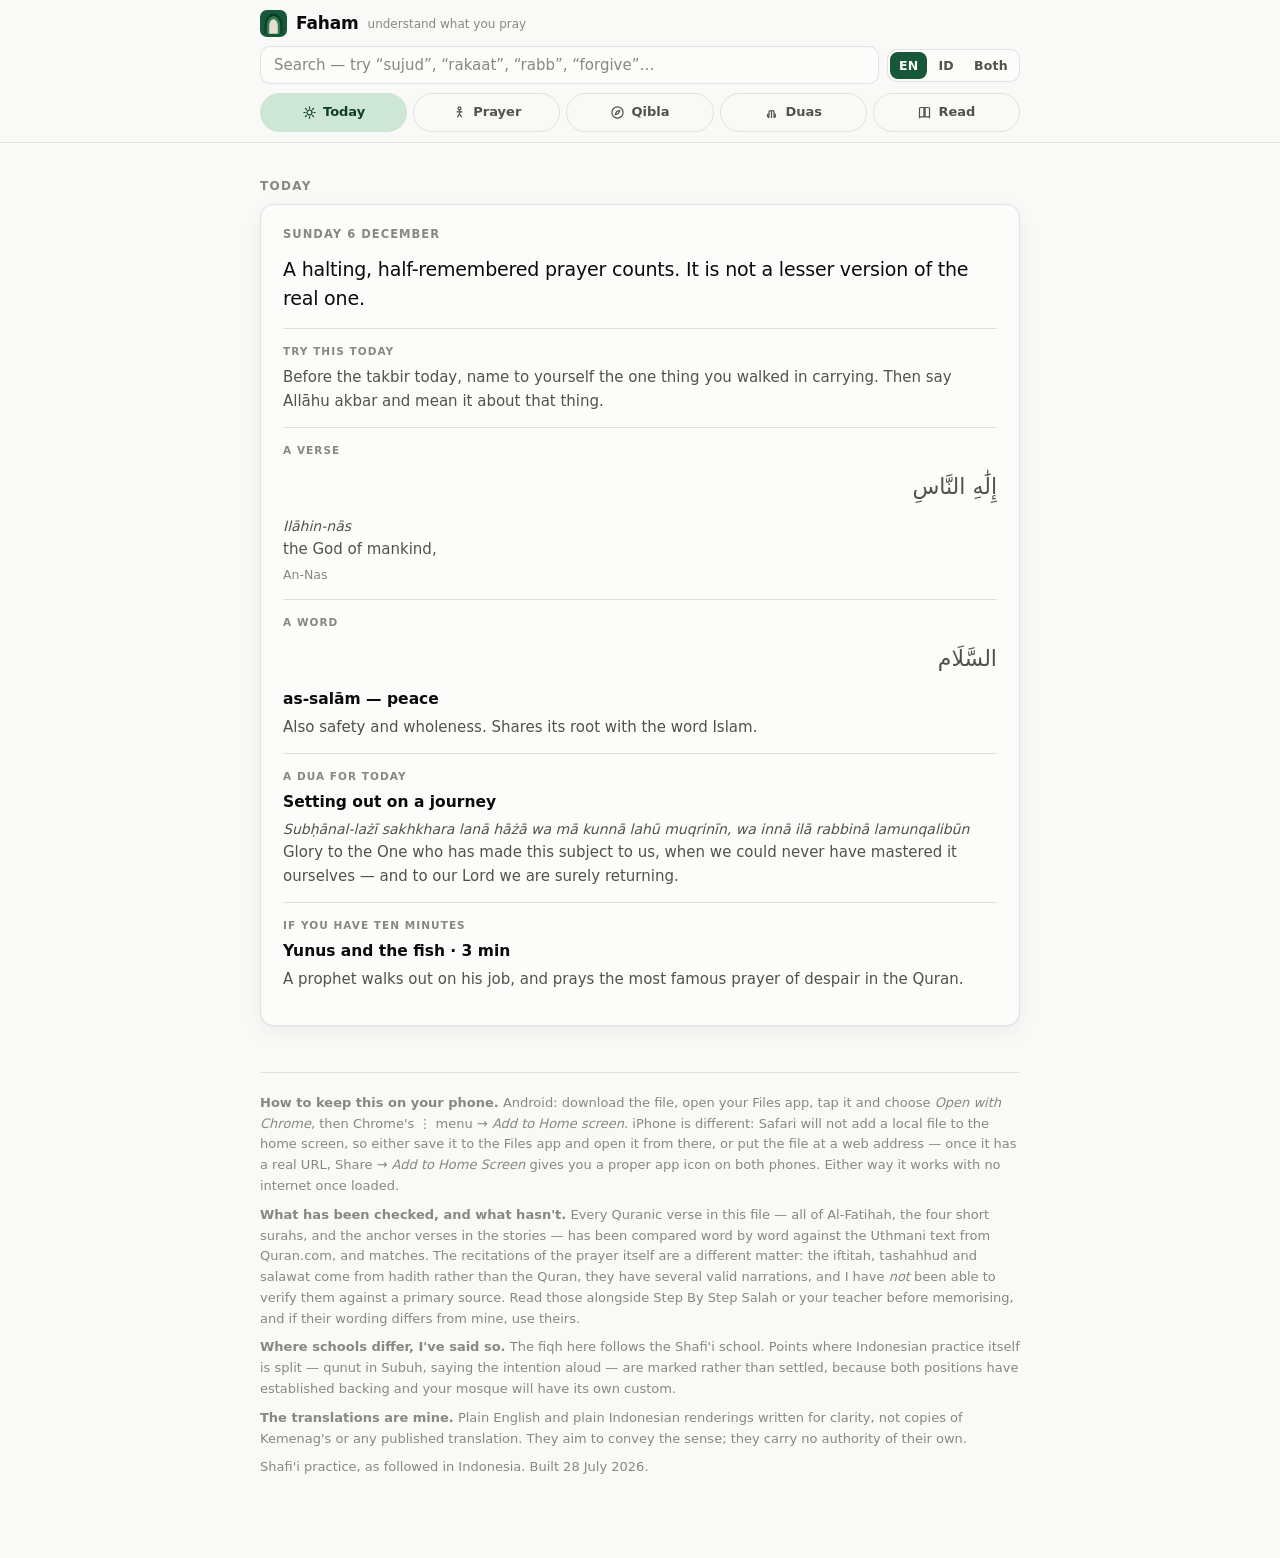
==== commit b307053e: "Add files via upload" ====
--- a/index.html
+++ b/index.html
@@ -67,6 +67,12 @@
 .seg button:hover{color:var(--ink)}
 .seg button.on{background:var(--accent-fill);color:#fff}
 nav{display:flex;gap:6px;overflow-x:auto;scrollbar-width:none;padding-bottom:2px}
+#tabs a{flex:1 1 0;justify-content:center;display:flex;align-items:center;text-align:center;padding:8px 10px}
+#subnav{margin-top:7px}
+#subnav:empty{display:none}
+#subnav a{font-size:12.5px;padding:5px 11px}
+section.vhide{display:none !important}
+.viewnote{font-size:13px;color:var(--muted);margin:0 0 4px}
 nav::-webkit-scrollbar{display:none}
 nav a{flex:0 0 auto;font-size:13px;font-weight:560;text-decoration:none;color:var(--ink2);
   padding:6px 12px;border-radius:999px;border:1px solid var(--border);white-space:nowrap}
@@ -248,6 +254,75 @@
   border:1px solid var(--accent);background:transparent;color:var(--accent);cursor:pointer;margin-top:14px}
 .qbtn:hover{background:var(--accent-fill);border-color:var(--accent-fill);color:#fff}
 
+/* ---- icons ---- */
+.ic{width:15px;height:15px;flex:0 0 auto;fill:none;stroke:currentColor;stroke-width:1.9;
+  stroke-linecap:round;stroke-linejoin:round;vertical-align:-2px}
+#tabs a{gap:6px}
+.sec-h .ic{width:13px;height:13px;margin-right:5px;stroke-width:2.1}
+
+/* ---- rakaat map ---- */
+.rmap{background:var(--surface);border:1px solid var(--border);border-radius:13px;
+  padding:14px 15px;box-shadow:var(--shadow);overflow-x:auto;margin-bottom:14px;
+  -webkit-overflow-scrolling:touch}
+.rmap::after{content:'';display:block;height:1px}
+.rmap-head,.rmap-row{display:grid;grid-template-columns:78px repeat(4,minmax(82px,1fr));gap:6px;align-items:stretch}
+.rmap-head{margin-bottom:7px}
+.rmap-head span{font-size:10px;letter-spacing:.08em;text-transform:uppercase;color:var(--muted);font-weight:650;padding-left:2px}
+.rmap-row{margin-bottom:6px}
+.rn{font-size:13.5px;font-weight:640;display:flex;flex-direction:column;justify-content:center;padding-right:6px}
+.rn i{font-style:normal;font-size:11px;color:var(--muted);font-weight:500;margin-top:1px}
+.rc{border:1px solid var(--line);border-radius:9px;padding:7px 8px;display:flex;flex-wrap:wrap;
+  gap:4px;align-content:flex-start;background:var(--plane);min-height:54px}
+.rc.aloud{background:var(--accent-soft);border-color:transparent}
+.rc.empty{border-style:dashed;background:transparent;opacity:.4}
+.chip{font-size:10.5px;font-weight:620;letter-spacing:.02em;padding:2px 7px;border-radius:999px;
+  background:var(--surface);border:1px solid var(--border);color:var(--ink2);white-space:nowrap}
+.chip.s{background:var(--id-soft);border-color:transparent;color:var(--id-deep)}
+.chip.q{background:var(--accent-fill);border-color:transparent;color:#fff}
+.chip.sit{background:transparent;border-style:dashed;color:var(--muted)}
+.chip.sit.end{border-style:solid;border-color:var(--accent);color:var(--accent)}
+.rmap-key{display:flex;gap:14px;flex-wrap:wrap;margin-top:10px;padding-top:10px;border-top:1px solid var(--line)}
+.rmap-key span{font-size:11.5px;color:var(--ink2);display:flex;align-items:center;gap:6px}
+.sw{width:13px;height:13px;border-radius:4px;border:1px solid var(--line);background:var(--plane);display:inline-block}
+.sw.aloud{background:var(--accent-soft);border-color:transparent}
+
+/* ---- day arc ---- */
+.arc{background:var(--surface);border:1px solid var(--border);border-radius:13px;
+  padding:16px 14px 12px;box-shadow:var(--shadow);margin-bottom:14px}
+.arcsvg{width:100%;height:auto;display:block}
+.arcsvg .horizon{stroke:var(--line);stroke-width:1.5}
+.arcsvg .sun{fill:none;stroke:var(--rule);stroke-width:2;stroke-dasharray:3 4}
+.arcsvg .drop{stroke:var(--line);stroke-width:1.5}
+.arcsvg .pdot{fill:var(--accent);stroke:var(--surface);stroke-width:2.5}
+.dlwrap{position:relative;height:56px;margin:2px 10px 0}
+.dl{position:absolute;transform:translateX(-50%);text-align:center;white-space:nowrap}
+.dl b{display:block;font-size:11.5px;font-weight:650}
+.dl i{font-style:normal;font-size:10px;color:var(--muted)}
+.arcnote{font-size:13px;color:var(--ink2);margin:12px 0 0;padding-top:11px;border-top:1px solid var(--line)}
+
+/* ---- wudhu diagram ---- */
+.wdiag{background:var(--surface);border:1px solid var(--border);border-radius:13px;
+  padding:18px;box-shadow:var(--shadow);margin-bottom:14px;text-align:center}
+.wsvg{width:100%;max-width:270px;height:auto;display:block;margin:0 auto}
+.wsvg .wf{fill:none;stroke:var(--rule);stroke-width:2.2;stroke-linecap:round;stroke-linejoin:round}
+.wsvg .wm{fill:var(--surface);stroke:var(--accent);stroke-width:2}
+.wsvg .wm.ob{fill:var(--accent-fill);stroke:var(--accent-fill)}
+.wsvg .wt{font-size:11px;font-weight:700;font-family:var(--font);fill:var(--accent)}
+.wsvg .wt.ob{fill:#fff}
+.wsvg .wl{stroke:var(--rule);stroke-width:1.2;stroke-dasharray:2 3}
+.wsvg .wp{fill:var(--rule)}
+.wlegend{display:flex;flex-wrap:wrap;gap:7px;justify-content:center;margin-top:14px}
+.wleg{font-size:11.5px;color:var(--ink2);display:flex;align-items:center;gap:5px;
+  border:1px solid var(--border);border-radius:999px;padding:3px 10px}
+.wleg b{width:16px;height:16px;border-radius:50%;border:1.5px solid var(--accent);color:var(--accent);
+  font-size:10px;display:flex;align-items:center;justify-content:center}
+.wleg.ob b{background:var(--accent-fill);border-color:var(--accent-fill);color:#fff}
+
+/* ---- audio ---- */
+.aud{margin:14px 0 0;padding-top:13px;border-top:1px solid var(--line)}
+.aud audio{width:100%;height:36px}
+.audn{font-size:12px;color:var(--muted);margin:7px 0 0}
+
 /* ---- stories ---- */
 .story-row{background:var(--surface);border:1px solid var(--border);border-radius:12px;
   padding:15px 17px;margin-bottom:9px;box-shadow:var(--shadow);cursor:pointer;display:flex;gap:14px;align-items:flex-start}
@@ -318,45 +393,34 @@
         <button type="button" data-l="both">Both</button>
       </div>
     </div>
-    <nav id="nav">
-      <a href="#today" class="on" data-id="Hari ini">Today</a>
-      <a href="#why" data-id="Mulai">Start here</a>
-      <a href="#islam" data-id="Islam">Islam</a>
-      <a href="#stories" data-id="Kisah">Stories</a>
-      <a href="#rakaat" data-id="Rakaat">Rakaat</a>
-      <a href="#words" data-id="Dalam sholat">In the prayer</a>
-      <a href="#duas" data-id="Doa">Duas</a>
-      <a href="#surah" data-id="Surah">Surahs</a>
-      <a href="#wudhu" data-id="Wudhu">Wudhu</a>
-      <a href="#qibla" data-id="Kiblat">Qibla</a>
-      <a href="#kata" data-id="Kosakata">Vocabulary</a>
-    </nav>
+    <nav id="tabs" role="tablist"></nav>
+    <nav id="subnav"></nav>
   </div>
 </div>
 
 <div class="wrap">
   <div id="results"></div>
 
-  <section id="today">
+  <section id="today" data-view="today">
     <p class="sec-h" data-id="Hari ini">Today</p>
     <div id="todayPanel"></div>
   </section>
 
-  <section id="why">
+  <section id="why" data-view="read">
     <p class="sec-h" data-id="Mulai dari sini">Start here</p>
     <h2 data-id="Sebelum bahasa Arabnya">Before the Arabic</h2>
     <p class="sec-lede" data-id="Kamu bilang menghafal bahasa Arab tidak membuatmu memahami Islam. Itu benar, dan justru itulah sebabnya aplikasi ini ada. Baca lima bagian ini lebih dulu — inilah bingkai bagi semua yang lain.">You said memorising Arabic doesn't make you understand Islam. That's correct, and it's the reason this app exists. Read these five first — they're the frame everything else hangs on.</p>
     <div id="concepts"></div>
   </section>
 
-  <section id="islam">
+  <section id="islam" data-view="read">
     <p class="sec-h" data-id="Islam">Islam</p>
     <h2 data-id="Apa sebenarnya yang dikatakan agama ini">What this religion is actually saying</h2>
     <p class="sec-lede" data-id="Kamu bilang ingin memahami Islam, bukan menghafal bahasa Arab. Inilah lapisan itu — sembilan tulisan tentang apa yang sebenarnya diklaim agama ini dan mengapa ia berbentuk seperti ini. Mulailah dari yang pertama.">You said you wanted to understand Islam, not memorise Arabic. This is that layer — nine pieces on what the religion actually claims and why it is shaped the way it is. Start with the first one.</p>
     <div id="islamList"></div>
   </section>
 
-  <section id="stories">
+  <section id="stories" data-view="read">
     <p class="sec-h" data-id="Kisah">Stories</p>
     <h2 data-id="Ketika yang teknis terasa berat">When the technical part is too much</h2>
     <p class="sec-lede" data-id="Sepuluh kisah, diurutkan dari yang terpendek. Masing-masing dituturkan dengan bahasa biasa, dengan dua atau tiga ayat ditampilkan utuh dalam bahasa Arab di titik cerita berbelok. Tidak ada yang perlu dihafal, tidak ada urutan yang harus benar. Pilih sesuai sisa tenagamu.">Ten stories, sorted shortest first. Each one is told in plain prose — read it in English, tap for Indonesian — with two or three verses given in full Arabic where the story turns. No memorising, no sequence to get right. Pick one by how much energy you have.</p>
@@ -364,10 +428,12 @@
     <div id="reader" class="hidden"></div>
   </section>
 
-  <section id="rakaat">
+  <section id="rakaat" data-view="prayer">
     <p class="sec-h" data-id="Rakaat">Rakaat</p>
     <h2 data-id="Berapa jumlahnya, dan apa yang berubah">How many, and what changes</h2>
     <p class="sec-lede" data-id="Satu rakaat adalah satu siklus penuh: berdiri, rukuk, dua kali sujud, lalu kembali. Sholat hanyalah siklus itu yang diulang sejumlah tertentu. Hampir semua kebingungan pemula adalah tentang apa yang berubah dari satu siklus ke siklus berikutnya — jadi di sinilah semuanya dijabarkan.">A rakaat is one full cycle: stand, bow, prostrate twice, and you're back. Prayers are just that cycle repeated a set number of times. Almost every beginner's confusion is about what changes between one cycle and the next — so here it is, spelled out.</p>
+
+    <div id="rakaatVisuals"></div>
 
     <table class="tbl">
       <thead><tr><th data-id="Sholat">Prayer</th><th class="n" data-id="Rakaat">Rakaat</th><th data-id="Suara">Voice</th><th data-id="Apa yang berbeda">What's different</th></tr></thead>
@@ -397,42 +463,42 @@
     <div id="walk"></div>
   </section>
 
-  <section id="words">
+  <section id="words" data-view="prayer">
     <p class="sec-h" data-id="Dalam sholat">In the prayer</p>
     <h2 data-id="Semua yang kamu ucapkan, dan artinya">Everything you say, and what it means</h2>
     <p class="sec-lede" data-id="Berurutan, dari takbiratul ihram sampai salam. Buka <b>Selami lebih dalam</b> kalau kamu ingin alasannya, bukan sekadar ringkasannya.">In order, from the opening takbir to the closing salam. Tap <b>Bahasa Indonesia</b> on any line for the Indonesian meaning; open <b>Go deeper</b> when you want the reasoning rather than the summary.</p>
     <div id="parts"></div>
   </section>
 
-  <section id="duas">
+  <section id="duas" data-view="duas">
     <p class="sec-h" data-id="Doa">Duas</p>
     <h2 data-id="Doa-doa pendek untuk hari biasa">The short ones, for ordinary days</h2>
     <p class="sec-lede" data-id="Bukan doa panjang untuk peristiwa besar — yang pendek, yang dipakai beberapa kali sehari. Sebagian besar hanya satu baris. Inilah bagian yang paling cepat menjadi kebiasaan.">Not the long supplications for big occasions — the short ones, used several times a day. Most are a single line. This is the section that becomes habit fastest.</p>
     <div id="duaList"></div>
   </section>
 
-  <section id="surah">
+  <section id="surah" data-view="read">
     <p class="sec-h" data-id="Surah">Surahs</p>
     <h2 data-id="Al-Fatihah dan surah-surah pendek">Al-Fatihah and the short ones</h2>
     <p class="sec-lede" data-id="Kamu sudah hafal Al-Fatihah — jadi bacalah di sini untuk maknanya, bukan untuk menghafalnya. Empat surah setelahnya adalah yang mencukupi untuk rakaat 1 dan 2 sholat apa pun.">You already have Al-Fatihah memorised — so read it here for meaning, not for memorising. The four after it are the ones that cover you for rakaat 1 and 2 of any prayer.</p>
     <div id="surahs"></div>
   </section>
 
-  <section id="wudhu">
+  <section id="wudhu" data-view="prayer">
     <p class="sec-h" data-id="Wudhu">Wudhu</p>
     <h2 data-id="Bersuci, secara berurutan">Washing, in order</h2>
     <p class="sec-lede" data-id="Enam rukun wajib dalam urutan yang tetap, ditambah amalan sunnah yang biasa dilakukan di sekitarnya. Wudhu tetap sah sampai ada yang membatalkannya — tidur, buang air, atau buang angin.">Six obligatory acts in a fixed sequence, plus the sunnah ones most people do around them. It stays valid until something breaks it — sleep, using the toilet, passing wind.</p>
     <div id="wudhuList"></div>
   </section>
 
-  <section id="qibla">
+  <section id="qibla" data-view="qibla">
     <p class="sec-h" data-id="Kiblat">Qibla</p>
     <h2 data-id="Arah kiblat">Which way to face</h2>
     <p class="sec-lede" data-id="Menghitung arah kiblat dari posisimu saat ini. Perlu izin lokasi, dan kompas ponsel untuk jarum yang bergerak. Baca peringatannya di bawah — kompas ponsel gampang meleset.">Works out the direction to the Kaaba from where you are. It needs location permission, and your phone's compass for the moving needle. Read the caution below — phone compasses are easily thrown off.</p>
     <div id="qiblaPanel"></div>
   </section>
 
-  <section id="kata">
+  <section id="kata" data-view="read">
     <p class="sec-h" data-id="Kosakata">Vocabulary</p>
     <h2 data-id="30 kata yang menyusun 80% sholatmu">The 30 words that are 80% of your prayer</h2>
     <p class="sec-lede" data-id="Inilah jalan pintas yang tidak pernah diberitahukan kepada pemula. Sholat bukan tembok bunyi asing — ia kosakata kecil yang terus diulang. Kuasai tiga puluh kata ini dan sebagian besar yang kamu ucapkan tiap hari berhenti menjadi bunyi tanpa makna. Ketuk kata mana pun.">This is the shortcut nobody tells beginners. The prayer is not a wall of foreign sound — it's a small vocabulary repeated constantly. Learn these thirty and most of what you say each day stops being noise. Tap any word.</p>
@@ -1623,6 +1689,10 @@
   }).join('');
 }
 
+function renderRakaatVisuals(){
+  var el=document.getElementById('rakaatVisuals'); if(!el) return;
+  el.innerHTML = dayArc() + rakaatMap();
+}
 function renderCycle(){
   document.getElementById('cycle').innerHTML = CYCLE.map(function(c,i){
     return '<div class="cyc"><span class="n">'+(i+1)+'</span>'+poseSVG(c.k,88)+
@@ -1687,12 +1757,13 @@
     return '<div class="card srch"><div class="card-h"><h3>'+s.name+'</h3>'+
       '<span class="pos">'+P(s.meta,s.metaid)+'</span></div>'+
       '<p class="en" style="margin-top:7px">'+P(s.intro,s.introid)+'</p>'+ IDB(s.introid) + verses +
+      surahAudio(s.name)+
       '<div class="why"><span class="lbl">'+U('doing')+'</span><p>'+P(s.why,s.whyid)+'</p>'+IDB(s.whyid)+'</div></div>';
   }).join('');
 }
 
 function renderWudhu(){
-  document.getElementById('wudhuList').innerHTML = WUDHU.map(function(w,i){
+  document.getElementById('wudhuList').innerHTML = wudhuDiagram() + WUDHU.map(function(w,i){
     return '<div class="card srch" style="padding:15px 18px"><div class="card-h"><h3 style="font-size:16.5px">'+
       (i+1)+'. '+P(w.t, w.tid || w.t)+
       '<span class="times" style="background:'+(w.ob?'var(--accent-soft)':'var(--line)')+
@@ -2066,9 +2137,10 @@
 function renderAll(){
   applyChrome();
   renderToday(); renderConcepts(); renderIslam(); renderStories(); renderTable(); renderCycle();
-  renderPicker(); renderWalk(); renderParts(); renderDuas(); renderSurahs(); renderWudhu();
+  renderRakaatVisuals(); renderPicker(); renderWalk(); renderParts(); renderDuas(); renderSurahs(); renderWudhu();
   renderQibla(); renderVocab();
   if(storyOpen !== null) openStory(storyOpen);
+  if(typeof renderTabs === "function"){ renderTabs(); renderSubnav(); }
   if(document.getElementById('q').value.trim()) runSearch();
 }
 
@@ -2096,44 +2168,275 @@
   var term = q.value.trim().toLowerCase();
   var items = Array.prototype.slice.call(document.querySelectorAll('.srch'));
   if(!term){
+    searchMode = false;
     items.forEach(function(el){ el.classList.remove('hidden'); });
-    sections.forEach(function(s){ s.classList.remove('hidden'); });
-    document.getElementById('results').innerHTML=''; return;
+    document.getElementById('results').innerHTML='';
+    applyView();
+    return;
   }
+  /* searching looks across every view, not just the one you are on */
+  searchMode = true;
   var hits=0;
   items.forEach(function(el){
     var m = el.textContent.toLowerCase().indexOf(term) > -1;
     el.classList.toggle('hidden', !m); if(m) hits++;
   });
-  sections.forEach(function(s){
-    s.classList.toggle('hidden', s.querySelectorAll('.srch:not(.hidden)').length === 0);
+  sections.forEach(function(sec){
+    sec.classList.toggle('vhide', sec.querySelectorAll('.srch:not(.hidden)').length === 0);
   });
+  renderTabs(); renderSubnav();
   document.getElementById('results').innerHTML =
     '<div class="callout blue" style="margin-top:20px"><b>'+hits+' '+
-    (LANG==='id' ? 'hasil untuk' : 'match'+(hits===1?'':'es')+' for')+' “'+esc(q.value)+'”</b>'+
-    '<span>'+U('clear')+'</span></div>';
+    (LANG==='id' ? 'hasil untuk' : 'match'+(hits===1?'':'es')+' for')+' \u201c'+esc(q.value)+'\u201d</b>'+
+    '<span>'+P('Searching across every section. Clear the box to go back.',
+               'Mencari di seluruh bagian. Kosongkan kotaknya untuk kembali.')+'</span></div>';
 }
 document.getElementById('q').addEventListener('input', runSearch);
 
-var navLinks = Array.prototype.slice.call(document.querySelectorAll('#nav a'));
-window.addEventListener('scroll', function(){
-  var y = window.scrollY + 150, cur = navLinks[0];
-  sections.forEach(function(s){
-    if(s.offsetTop <= y){
-      var m = navLinks.filter(function(a){ return a.getAttribute('href') === '#'+s.id; });
-      if(m.length) cur = m[0];
+/* ===================== ICONS ===================== */
+var ICONS = {
+ today:'<path d="M12 3v2M12 19v2M3 12h2M19 12h2M5.6 5.6l1.4 1.4M17 17l1.4 1.4M18.4 5.6L17 7M7 17l-1.4 1.4"/><circle cx="12" cy="12" r="4"/>',
+ prayer:'<circle cx="12" cy="5.5" r="2.4"/><path d="M12 8v6M9 19l3-5 3 5M8 11h8"/>',
+ qibla:'<circle cx="12" cy="12" r="9"/><path d="M15.5 8.5L10.5 10.5L8.5 15.5L13.5 13.5Z"/>',
+ duas:'<path d="M8 20V11a2 2 0 0 1 4 0M12 20v-9a2 2 0 0 1 4 0v9M8 14c-1.5 0-2.5 1-2.5 2.5S6.5 20 8 20M16 14c1.5 0 2.5 1 2.5 2.5S17.5 20 16 20"/>',
+ read:'<path d="M4 5.5A2 2 0 0 1 6 4h5v15H6a2 2 0 0 0-2 1.5zM20 5.5A2 2 0 0 0 18 4h-5v15h5a2 2 0 0 1 2 1.5z"/>'
+};
+function icon(k, cls){
+  if(!ICONS[k]) return '';
+  return '<svg class="ic '+(cls||'')+'" viewBox="0 0 24 24" aria-hidden="true">'+ICONS[k]+'</svg>';
+}
+
+/* ===================== RAKAAT MAP ===================== */
+function rakaatMap(){
+  var head = '<div class="rmap-head"><span></span>'+
+    [1,2,3,4].map(function(n){ return '<span>'+(LANG==='id'?'Rakaat ':'Rakaat ')+n+'</span>'; }).join('')+'</div>';
+  var rows = PRAYERS.map(function(p){
+    var cells='';
+    for(var r=1;r<=4;r++){
+      if(r>p.rak){ cells += '<span class="rc empty"></span>'; continue; }
+      var aloud = (p.aloud!=='Silent') && r<=2;
+      var chips = '<b class="chip f">'+P('Fatihah','Fatihah')+'</b>';
+      if(r<=2) chips += '<b class="chip s">'+P('+ surah','+ surah')+'</b>';
+      if(p.id==='subuh' && r===2) chips += '<b class="chip q">'+P('qunut','qunut')+'</b>';
+      var sit = '';
+      if(r===2 && p.rak>2) sit = '<b class="chip sit">'+P('sit','duduk')+'</b>';
+      if(r===p.rak)        sit = '<b class="chip sit end">'+P('sit + salam','duduk + salam')+'</b>';
+      cells += '<span class="rc'+(aloud?' aloud':'')+'">'+chips+sit+'</span>';
     }
+    return '<div class="rmap-row"><span class="rn">'+p.name+
+      '<i>'+p.rak+' rakaat · '+P(p.aloud,p.aloudid).toLowerCase()+'</i></span>'+cells+'</div>';
+  }).join('');
+  var key = '<div class="rmap-key">'+
+    '<span><i class="sw aloud"></i>'+P('recited aloud','dibaca keras')+'</span>'+
+    '<span><i class="sw"></i>'+P('recited silently','dibaca pelan')+'</span>'+
+    '<span><b class="chip s" style="margin:0"></b>'+P('extra surah — first two rakaat only','surah tambahan — hanya dua rakaat pertama')+'</span>'+
+    '</div>';
+  return '<div class="rmap srch">'+head+rows+key+'</div>';
+}
+
+/* ===================== DAY ARC ===================== */
+function dayArc(){
+  /* approximate Jakarta times — the shape is the point, not the minute */
+  var pts = [
+    {n:'Subuh',   t:'≈ 04:40', x:0.06, en:'Dawn',            idn:'Fajar'},
+    {n:'Dzuhur',  t:'≈ 11:55', x:0.42, en:'Midday',          idn:'Tengah hari'},
+    {n:'Ashar',   t:'≈ 15:15', x:0.60, en:'Afternoon',       idn:'Sore'},
+    {n:'Maghrib', t:'≈ 17:55', x:0.76, en:'Sunset',          idn:'Terbenam'},
+    {n:'Isya',    t:'≈ 19:05', x:0.86, en:'Night',           idn:'Malam'}
+  ];
+  var W=320, H=150, y0=112;
+  function px(x){ return 22 + x*(W-44); }
+  function py(x){ return y0 - Math.sin(x*Math.PI)*72; }
+  var path='M'+px(0)+','+py(0);
+  for(var i=1;i<=40;i++){ var t=i/40; path+=' L'+px(t).toFixed(1)+','+py(t).toFixed(1); }
+  var dots = pts.map(function(p){
+    return '<g><line class="drop" x1="'+px(p.x).toFixed(1)+'" y1="'+py(p.x).toFixed(1)+
+      '" x2="'+px(p.x).toFixed(1)+'" y2="'+y0+'"/>'+
+      '<circle class="pdot" cx="'+px(p.x).toFixed(1)+'" cy="'+py(p.x).toFixed(1)+'" r="6"/></g>';
+  }).join('');
+  var labels = pts.map(function(p,i){
+    return '<div class="dl" style="left:'+(p.x*100).toFixed(1)+'%;top:'+(i%2?20:0)+'px"><b>'+p.n+'</b><i>'+p.t+'</i></div>';
+  }).join('');
+  return '<div class="arc srch">'+
+    '<svg viewBox="0 0 '+W+' '+H+'" class="arcsvg">'+
+      '<line class="horizon" x1="14" y1="'+y0+'" x2="'+(W-14)+'" y2="'+y0+'"/>'+
+      '<path class="sun" d="'+path+'"/>'+dots+
+    '</svg>'+
+    '<div class="dlwrap">'+labels+'</div>'+
+    '<p class="arcnote">'+P('The two in the middle fall inside the working day. That is why they are the ones people miss, and why the plan adds them last.',
+                            'Dua yang di tengah jatuh di dalam jam kerja. Itulah sebabnya keduanya paling sering terlewat, dan sebabnya rencana ini menambahkannya paling akhir.')+'</p>'+
+    '</div>';
+}
+
+/* ===================== WUDHU DIAGRAM ===================== */
+function wudhuDiagram(){
+  /* markers sit outside the body with leader lines, so nothing overlaps */
+  var marks = [
+    {n:5, mx:154, my:20,  tx:113, ty:29,  ob:true,  l:['Head','Kepala']},
+    {n:6, mx:166, my:54,  tx:120, ty:46,  ob:false, l:['Ears','Telinga']},
+    {n:3, mx:44,  my:24,  tx:84,  ty:34,  ob:true,  l:['Face','Wajah']},
+    {n:2, mx:34,  my:58,  tx:88,  ty:50,  ob:false, l:['Mouth & nose','Mulut & hidung']},
+    {n:4, mx:30,  my:122, tx:56,  ty:126, ob:true,  l:['Arms to elbows','Lengan sampai siku']},
+    {n:1, mx:170, my:150, tx:146, ty:157, ob:false, l:['Hands','Tangan']},
+    {n:7, mx:100, my:238, tx:100, ty:212, ob:true,  l:['Feet to ankles','Kaki sampai mata kaki']}
+  ];
+  var fig =
+    '<circle class="wf" cx="100" cy="40" r="20"/>'+
+    '<path class="wf" d="M100 60 L100 76"/>'+
+    '<path class="wf" d="M68 86 Q100 76 132 86 L126 150 L74 150 Z"/>'+
+    '<path class="wf" d="M70 90 L54 128 L58 152"/>'+
+    '<path class="wf" d="M130 90 L146 128 L142 152"/>'+
+    '<circle class="wf" cx="58" cy="158" r="6"/>'+
+    '<circle class="wf" cx="142" cy="158" r="6"/>'+
+    '<path class="wf" d="M84 150 L82 205"/><path class="wf" d="M116 150 L118 205"/>'+
+    '<path class="wf" d="M72 208 L92 208"/><path class="wf" d="M108 208 L128 208"/>';
+  var leaders = marks.map(function(m){
+    return '<line class="wl" x1="'+m.mx+'" y1="'+m.my+'" x2="'+m.tx+'" y2="'+m.ty+'"/>'+
+           '<circle class="wp" cx="'+m.tx+'" cy="'+m.ty+'" r="2.6"/>';
+  }).join('');
+  var dots = marks.map(function(m){
+    return '<g><circle class="wm'+(m.ob?' ob':'')+'" cx="'+m.mx+'" cy="'+m.my+'" r="11"/>'+
+      '<text class="wt'+(m.ob?' ob':'')+'" x="'+m.mx+'" y="'+(m.my+4)+'" text-anchor="middle">'+m.n+'</text></g>';
+  }).join('');
+  var legend = marks.slice().sort(function(a,b){return a.n-b.n;}).map(function(m){
+    return '<span class="wleg'+(m.ob?' ob':'')+'"><b>'+m.n+'</b>'+P(m.l[0],m.l[1])+'</span>';
+  }).join('');
+  return '<div class="wdiag srch">'+
+    '<svg viewBox="0 0 200 252" class="wsvg" aria-hidden="true">'+leaders+fig+dots+'</svg>'+
+    '<div class="wlegend">'+legend+'</div>'+
+    '<p class="arcnote">'+P('Filled numbers are obligatory; outlined ones are sunnah. The order matters — it is itself one of the obligations.',
+                            'Nomor yang terisi penuh adalah wajib; yang bergaris saja sunnah. Urutannya penting — ia sendiri termasuk rukun.')+'</p>'+
+    '</div>';
+}
+
+/* ===================== SURAH AUDIO ===================== */
+var SURAH_NO = {'Al-Fatihah':1, 'Al-Ikhlas':112, 'Al-Falaq':113, 'An-Nas':114, "Al-'Asr":103};
+function surahAudio(name){
+  var n = SURAH_NO[name];
+  if(!n) return '';
+  return '<div class="aud">'+
+    '<audio controls preload="none" src="https://download.quranicaudio.com/qdc/mishari_al_afasy/murattal/'+n+'.mp3"></audio>'+
+    '<p class="audn">'+P('Recited by Mishary Al-Afasy. Needs a connection the first time; after that it plays offline.',
+                         'Dibacakan oleh Mishary Al-Afasy. Perlu koneksi saat pertama kali; setelah itu bisa diputar offline.')+'</p>'+
+    '</div>';
+}
+
+/* ===================== VIEW ROUTER ===================== */
+var VIEWS = [
+ {v:'today',  en:'Today',  idn:'Hari ini', secs:['today']},
+ {v:'prayer', en:'Prayer', idn:'Sholat',   secs:['rakaat','words','wudhu']},
+ {v:'qibla',  en:'Qibla',  idn:'Kiblat',   secs:['qibla']},
+ {v:'duas',   en:'Duas',   idn:'Doa',      secs:['duas']},
+ {v:'read',   en:'Read',   idn:'Bacaan',   secs:['why','islam','stories','surah','kata']}
+];
+var SECNAMES = {
+  today:['Today','Hari ini'], why:['Start here','Mulai'], islam:['Islam','Islam'],
+  stories:['Stories','Kisah'], rakaat:['Rakaat','Rakaat'], words:['In the prayer','Dalam sholat'],
+  duas:['Duas','Doa'], surah:['Surahs','Surah'], wudhu:['Wudhu','Wudhu'],
+  qibla:['Qibla','Kiblat'], kata:['Vocabulary','Kosakata']
+};
+var curView = 'today', searchMode = false;
+
+function secName(id){ var n=SECNAMES[id]; return LANG==='id' ? n[1] : n[0]; }
+function viewOf(secId){
+  for(var i=0;i<VIEWS.length;i++) if(VIEWS[i].secs.indexOf(secId)>-1) return VIEWS[i].v;
+  return 'read';
+}
+function renderTabs(){
+  document.getElementById('tabs').innerHTML = VIEWS.map(function(V){
+    return '<a href="#/'+V.v+'" data-v="'+V.v+'"'+(V.v===curView && !searchMode ? ' class="on"':'')+'>'+
+      icon(V.v)+(LANG==='id'?V.idn:V.en)+'</a>';
+  }).join('');
+}
+function renderSubnav(){
+  var el=document.getElementById('subnav');
+  var V=VIEWS.filter(function(x){return x.v===curView;})[0];
+  if(searchMode || !V || V.secs.length<2){ el.innerHTML=''; return; }
+  el.innerHTML = V.secs.map(function(sid){
+    return '<a href="#'+sid+'" data-sec="'+sid+'">'+secName(sid)+'</a>';
+  }).join('');
+}
+function applyView(){
+  var V=VIEWS.filter(function(x){return x.v===curView;})[0] || VIEWS[0];
+  Array.prototype.forEach.call(document.querySelectorAll('section'), function(sec){
+    sec.classList.toggle('vhide', V.secs.indexOf(sec.id) === -1);
   });
-  navLinks.forEach(function(a){ a.classList.toggle('on', a===cur); });
-}, {passive:true});
+  renderTabs(); renderSubnav();
+}
+function setView(v, secId, noScroll){
+  if(!VIEWS.some(function(x){return x.v===v;})) v='today';
+  curView = v;
+  searchMode = false;
+  var q=document.getElementById('q');
+  if(q && q.value) { q.value=''; }
+  document.getElementById('results').innerHTML='';
+  Array.prototype.forEach.call(document.querySelectorAll('.srch'), function(e){ e.classList.remove('hidden'); });
+  applyView();
+  if(secId && document.getElementById(secId)){
+    document.getElementById(secId).scrollIntoView();
+  } else if(!noScroll){
+    window.scrollTo(0,0);
+  }
+}
+function routeFromHash(noScroll){
+  var h=(location.hash||'').replace('#','');
+  if(h.indexOf('/')===0){ setView(h.slice(1), null, noScroll); return; }
+  if(h && SECNAMES[h]){ setView(viewOf(h), h, noScroll); return; }
+  setView('today', null, noScroll);
+}
+document.getElementById('tabs').addEventListener('click', function(e){
+  var a=e.target.closest('a'); if(!a) return;
+  e.preventDefault();
+  location.hash = '#/'+a.dataset.v;
+});
+document.getElementById('subnav').addEventListener('click', function(e){
+  var a=e.target.closest('a'); if(!a) return;
+  e.preventDefault();
+  var el=document.getElementById(a.dataset.sec);
+  if(el) el.scrollIntoView({behavior:'smooth'});
+});
+/* in-content links like <a href="#words"> should switch view, not just jump */
+document.addEventListener('click', function(e){
+  var a=e.target.closest('a[href^="#"]');
+  if(!a) return;
+  if(a.closest('#tabs') || a.closest('#subnav')) return;
+  var id=a.getAttribute('href').slice(1);
+  if(!SECNAMES[id]) return;
+  e.preventDefault();
+  location.hash = '#'+id;
+});
+window.addEventListener('hashchange', function(){ routeFromHash(); });
+
 
 renderAll();
+routeFromHash(true);
 
 </script>
 <script>
 if ('serviceWorker' in navigator && location.protocol.indexOf('http') === 0) {
+  var reloadedOnce = false;
+  navigator.serviceWorker.addEventListener('controllerchange', function(){
+    if (reloadedOnce) return;
+    reloadedOnce = true;
+    location.reload();
+  });
   window.addEventListener('load', function(){
-    navigator.serviceWorker.register('sw.js').catch(function(){});
+    navigator.serviceWorker.register('sw.js', {updateViaCache: 'none'})
+      .then(function(reg){
+        reg.update();
+        setInterval(function(){ reg.update(); }, 60*60*1000);
+        if (reg.waiting) reg.waiting.postMessage('skipWaiting');
+        reg.addEventListener('updatefound', function(){
+          var nw = reg.installing;
+          if (!nw) return;
+          nw.addEventListener('statechange', function(){
+            if (nw.state === 'installed' && navigator.serviceWorker.controller) {
+              nw.postMessage('skipWaiting');
+            }
+          });
+        });
+      })
+      .catch(function(){});
   });
 }
 </script>
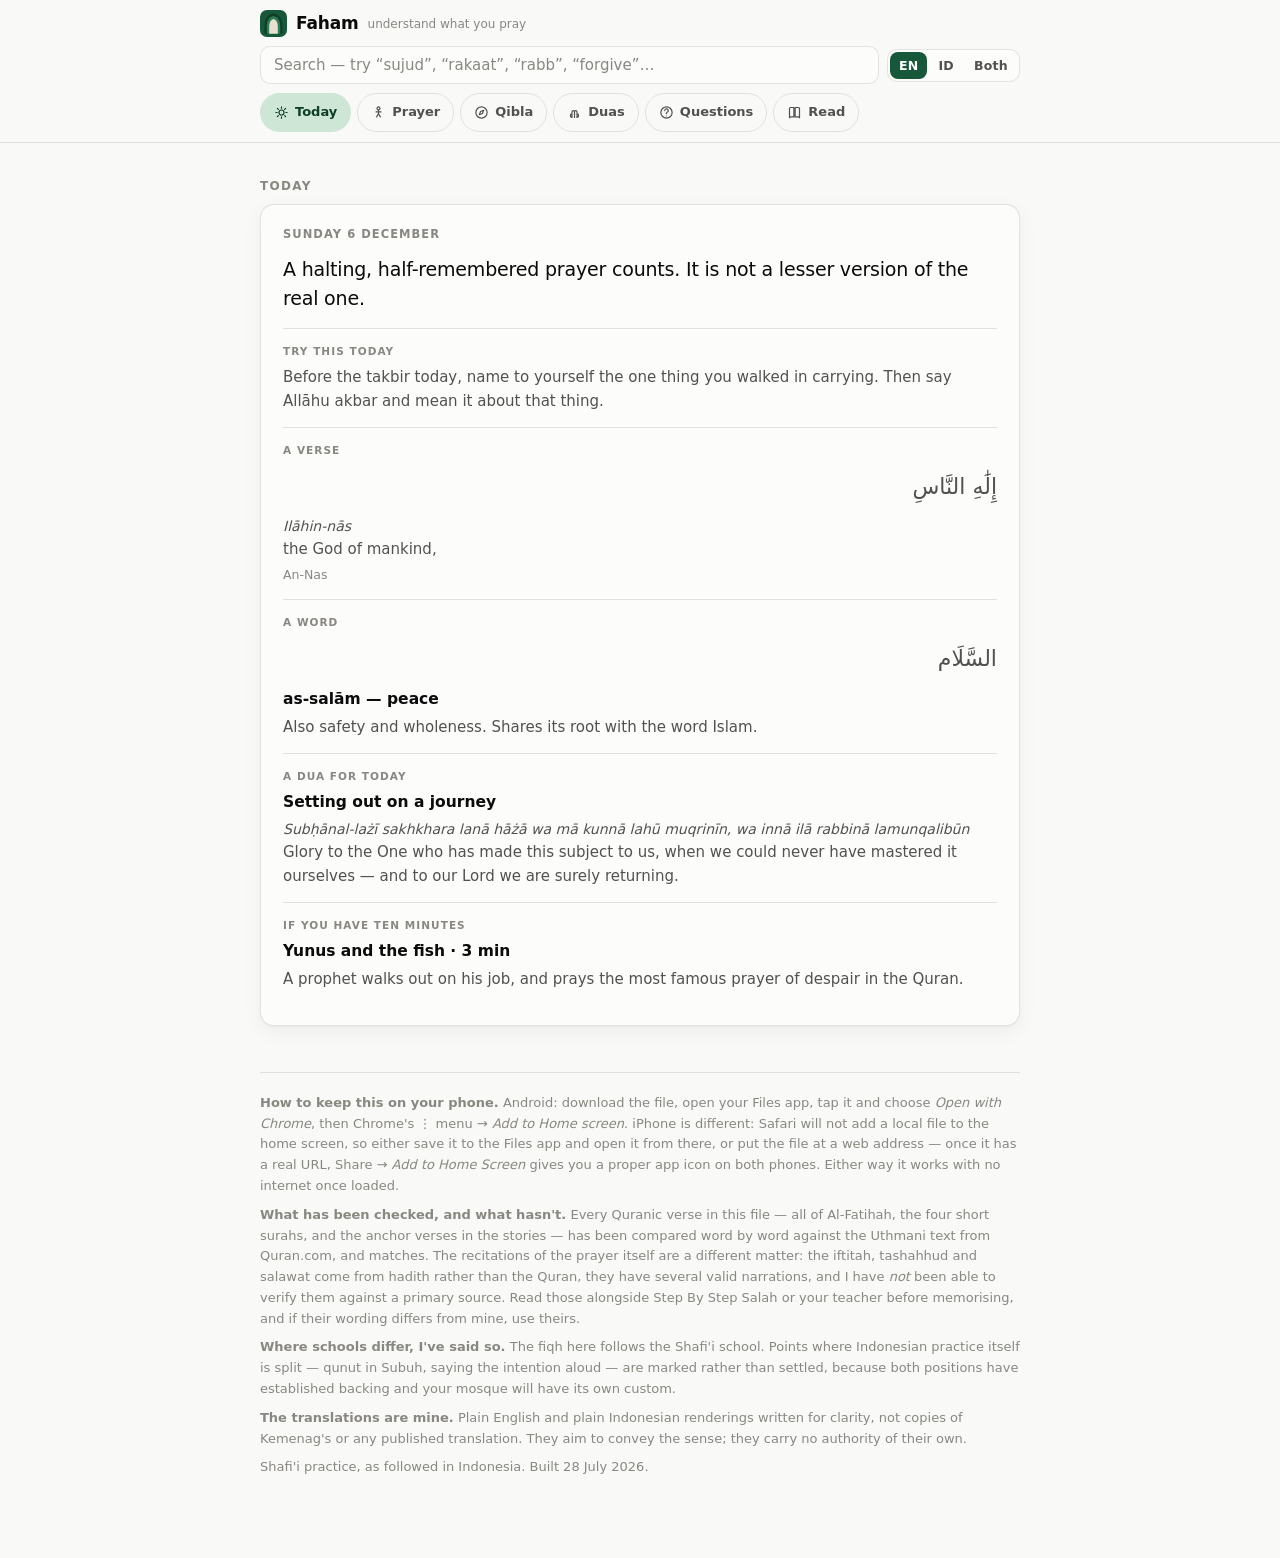
==== commit 7345f83b: "Add files via upload" ====
--- a/index.html
+++ b/index.html
@@ -67,7 +67,7 @@
 .seg button:hover{color:var(--ink)}
 .seg button.on{background:var(--accent-fill);color:#fff}
 nav{display:flex;gap:6px;overflow-x:auto;scrollbar-width:none;padding-bottom:2px}
-#tabs a{flex:1 1 0;justify-content:center;display:flex;align-items:center;text-align:center;padding:8px 10px}
+#tabs a{flex:0 0 auto;justify-content:center;display:flex;align-items:center;text-align:center;padding:8px 13px}
 #subnav{margin-top:7px}
 #subnav:empty{display:none}
 #subnav a{font-size:12.5px;padding:5px 11px}
@@ -253,6 +253,49 @@
 .qbtn{font-family:inherit;font-size:14px;font-weight:600;padding:10px 18px;border-radius:10px;
   border:1px solid var(--accent);background:transparent;color:var(--accent);cursor:pointer;margin-top:14px}
 .qbtn:hover{background:var(--accent-fill);border-color:var(--accent-fill);color:#fff}
+
+.qa{background:var(--surface);border:1px solid var(--border);border-radius:12px;
+  margin-bottom:8px;box-shadow:var(--shadow);overflow:hidden}
+.qa summary{list-style:none;cursor:pointer;padding:14px 16px;font-size:15.5px;font-weight:585;
+  display:flex;gap:10px;align-items:flex-start}
+.qa summary::-webkit-details-marker{display:none}
+.qa summary::before{content:"+";flex:0 0 auto;color:var(--accent);font-weight:700;font-size:17px;line-height:1.25}
+.qa[open] summary::before{content:"\2212"}
+.qa[open] summary{padding-bottom:6px}
+.qa-b{padding:0 16px 15px 38px}
+.qa-b p{margin:0;font-size:15px;color:var(--ink2)}
+.disp{margin-top:11px;padding:10px 13px;border-left:3px solid var(--warn);background:var(--plane);border-radius:0 8px 8px 0}
+.disp b{display:block;font-size:10.5px;letter-spacing:.09em;text-transform:uppercase;color:var(--warn);margin-bottom:2px}
+.disp span{font-size:14px;color:var(--ink2)}
+
+/* ---- play buttons ---- */
+.playb{width:30px;height:30px;flex:0 0 auto;border-radius:50%;border:1.5px solid var(--accent);
+  background:transparent;color:var(--accent);cursor:pointer;padding:0;display:inline-flex;
+  align-items:center;justify-content:center;vertical-align:middle}
+.playb.sm{width:26px;height:26px}
+.playb svg{width:14px;height:14px;display:block}
+.playb .ply{fill:currentColor}
+.playb .stp{fill:currentColor;display:none}
+.playb.on{background:var(--accent-fill);border-color:var(--accent-fill);color:#fff}
+.playb.on .ply{display:none}
+.playb.on .stp{display:block}
+.playb[data-failed]{opacity:.4}
+.vrow{padding:15px 0;border-bottom:1px solid var(--line)}
+.vhead{display:flex;align-items:center;gap:9px;margin-bottom:4px}
+.vno{font-size:11px;color:var(--muted);font-variant-numeric:tabular-nums}
+.vhead-all{display:flex;align-items:center;gap:10px;margin:14px 0 2px;padding-top:13px;
+  border-top:1px solid var(--line);font-size:13.5px;color:var(--ink2);font-weight:560}
+.recsw{background:var(--surface);border:1px solid var(--border);border-radius:12px;
+  padding:13px 15px;margin-bottom:14px;box-shadow:var(--shadow)}
+.recsw .k{font-size:10.5px;letter-spacing:.1em;text-transform:uppercase;color:var(--muted);
+  font-weight:650;display:block;margin-bottom:8px}
+.rec{font-family:inherit;font-size:13.5px;font-weight:600;padding:7px 13px;border-radius:9px;
+  border:1px solid var(--border);background:transparent;color:var(--ink);cursor:pointer;margin-right:7px}
+.rec i{display:block;font-style:normal;font-size:10.5px;font-weight:500;opacity:.7;margin-top:1px}
+.rec.on{background:var(--accent-fill);border-color:var(--accent-fill);color:#fff}
+.recn{font-size:12px;color:var(--muted);margin:11px 0 0}
+.auderr{font-size:12.5px;color:var(--warn);margin-top:9px;font-weight:560}
+.anchor .vref .playb{margin-right:8px}
 
 /* ---- icons ---- */
 .ic{width:15px;height:15px;flex:0 0 auto;fill:none;stroke:currentColor;stroke-width:1.9;
@@ -498,6 +541,13 @@
     <div id="qiblaPanel"></div>
   </section>
 
+  <section id="ask" data-view="ask">
+    <p class="sec-h" data-id="Pertanyaan">Questions</p>
+    <h2 data-id="Yang sebenarnya ingin ditanyakan orang">What people actually want to ask</h2>
+    <p class="sec-lede" data-id="Tiga puluh dua pertanyaan yang benar-benar ditanyakan pemula, termasuk yang canggung. Yang diperselisihkan ditandai sebagai diperselisihkan, bukan dijawab seolah pasti.">Thirty-two questions beginners actually have, including the awkward ones. Where something is genuinely disputed it is marked as disputed rather than answered as though settled.</p>
+    <div id="faqList"></div>
+  </section>
+
   <section id="kata" data-view="read">
     <p class="sec-h" data-id="Kosakata">Vocabulary</p>
     <h2 data-id="30 kata yang menyusun 80% sholatmu">The 30 words that are 80% of your prayer</h2>
@@ -697,7 +747,7 @@
 ];
 
 var SURAHS = [
- {name:"Al-Fatihah", meta:"The Opening · 7 verses · every rakaat", metaid:"Pembuka · 7 ayat · setiap rakaat",
+ {name:"Al-Fatihah", no:1, meta:"The Opening · 7 verses · every rakaat", metaid:"Pembuka · 7 ayat · setiap rakaat",
   intro:"You know this one. Read it for what it asks rather than how it sounds.",
   introid:"Kamu sudah hafal yang ini. Bacalah untuk memahami apa yang dimintanya, bukan bagaimana bunyinya.",
   v:[
@@ -726,7 +776,7 @@
   why:"Look at the structure. Three verses of praise, one hinge verse where it turns to 'we', then the request. The asking is placed last and it asks for guidance, not relief. Also notice the shift from 'He' to 'You' at verse 5 — the surah stops describing God and starts speaking to Him.",
   whyid:"Perhatikan strukturnya. Tiga ayat pujian, satu ayat engsel yang beralih ke 'kami', lalu permohonan. Permintaan diletakkan paling akhir, dan yang diminta adalah petunjuk, bukan kelegaan. Perhatikan juga peralihan dari 'Dia' ke 'Engkau' di ayat kelima — surah ini berhenti menggambarkan Allah dan mulai berbicara kepada-Nya."},
 
- {name:"Al-Ikhlas", meta:"Sincerity · 4 verses · surah 112", metaid:"Keikhlasan · 4 ayat · surah 112",
+ {name:"Al-Ikhlas", no:112, meta:"Sincerity · 4 verses · surah 112", metaid:"Keikhlasan · 4 ayat · surah 112",
   intro:"The shortest one people learn first, and the densest theologically.",
   introid:"Surah terpendek yang biasanya dihafal pertama, dan paling padat secara teologis.",
   v:[
@@ -744,7 +794,7 @@
   why:"Four lines defining God entirely by negation — not born, does not give birth, has no equal. It answers 'what is God?' by removing every category you might try to file Him under. This is the doctrine of tawhid in its most compressed form.",
   whyid:"Empat baris yang mendefinisikan Tuhan sepenuhnya lewat penafian — tidak dilahirkan, tidak melahirkan, tidak ada yang setara. Ia menjawab 'siapa Tuhan?' dengan menyingkirkan setiap kategori yang mungkin kamu pakai untuk menempatkan-Nya. Inilah tauhid dalam bentuk paling padat."},
 
- {name:"Al-Falaq", meta:"The Daybreak · 5 verses · surah 113", metaid:"Waktu Subuh · 5 ayat · surah 113",
+ {name:"Al-Falaq", no:113, meta:"The Daybreak · 5 verses · surah 113", metaid:"Waktu Subuh · 5 ayat · surah 113",
   intro:"A request for protection. Paired with An-Nas, which follows it.",
   introid:"Permohonan perlindungan. Berpasangan dengan An-Nas yang mengikutinya.",
   v:[
@@ -766,7 +816,7 @@
   why:"The named threats are specific and escalating: creation in general, then night, then deliberate harm, then envy. It ends on envy — the only one that lives in another person's heart and needs no action to reach you.",
   whyid:"Ancaman yang disebut bersifat spesifik dan menaik: makhluk secara umum, lalu malam, lalu kejahatan yang disengaja, lalu kedengkian. Ia berakhir pada kedengkian — satu-satunya yang hidup di dalam hati orang lain dan tak perlu perbuatan untuk sampai kepadamu."},
 
- {name:"An-Nas", meta:"Mankind · 6 verses · surah 114", metaid:"Manusia · 6 ayat · surah 114",
+ {name:"An-Nas", no:114, meta:"Mankind · 6 verses · surah 114", metaid:"Manusia · 6 ayat · surah 114",
   intro:"The last surah in the Quran, and the natural partner to Al-Falaq.",
   introid:"Surah terakhir dalam Quran, dan pasangan alami Al-Falaq.",
   v:[
@@ -784,7 +834,7 @@
   why:"Where Al-Falaq asks protection from external harm, this one asks protection from an internal one — a whisper in the chest. And it ends by noting the whisperer may be a human being, which lands differently than expected.",
   whyid:"Kalau Al-Falaq memohon perlindungan dari bahaya di luar, surah ini memohon perlindungan dari bahaya di dalam — bisikan di dalam dada. Dan ia ditutup dengan catatan bahwa pembisik itu bisa jadi manusia, yang terasa berbeda dari dugaan."},
 
- {name:"Al-'Asr", meta:"Time · 3 verses · surah 103", metaid:"Masa · 3 ayat · surah 103",
+ {name:"Al-'Asr", no:103, meta:"Time · 3 verses · surah 103", metaid:"Masa · 3 ayat · surah 103",
   intro:"Three lines. Often described as a summary of the entire message.",
   introid:"Tiga baris. Sering disebut sebagai ringkasan seluruh ajaran.",
   v:[
@@ -1040,7 +1090,7 @@
 
 {g:"Through the day", gid:"Sepanjang hari", t:"Setting out on a journey", tid:"Memulai perjalanan",
  ar:"سُبْحَانَ الَّذِي سَخَّرَ لَنَا هَٰذَا وَمَا كُنَّا لَهُ مُقْرِنِينَ وَإِنَّا إِلَىٰ رَبِّنَا لَمُنْقَلِبُونَ",
- tl:"Subḥānal-lażī sakhkhara lanā hāżā wa mā kunnā lahū muqrinīn, wa innā ilā rabbinā lamunqalibūn",
+ tl:"Subḥānal-lażī sakhkhara lanā hāżā wa mā kunnā lahū muqrinīn, wa innā ilā rabbinā lamunqalibūn", keys:"43:13,43:14",
  en:"Glory to the One who has made this subject to us, when we could never have mastered it ourselves — and to our Lord we are surely returning.",
  id:"Maha Suci Dzat yang telah menundukkan ini bagi kami, padahal kami tidak akan mampu menguasainya — dan sungguh kepada Tuhan kami, kami akan kembali.",
  w:"From the Quran itself. Said on boarding — a car, a plane. The last clause turns an ordinary trip into a reminder of a longer one.",
@@ -1072,7 +1122,7 @@
 
 {g:"When it's hard", gid:"Saat berat", t:"When something is beyond you", tid:"Saat sesuatu di luar kemampuanmu",
  ar:"حَسْبُنَا اللَّهُ وَنِعْمَ الْوَكِيلُ",
- tl:"Ḥasbunallāhu wa ni'mal-wakīl",
+ tl:"Ḥasbunallāhu wa ni'mal-wakīl", keys:"3:173",
  en:"God is enough for us, and the best one to rely on.",
  id:"Cukuplah Allah bagi kami, dan Dia sebaik-baik pelindung.",
  w:"From the Quran. This is the sentence for the moment you have done everything you can and the outcome is not yours.",
@@ -1080,7 +1130,7 @@
 
 {g:"When it's hard", gid:"Saat berat", t:"For your parents", tid:"Untuk orang tuamu",
  ar:"رَبِّ ارْحَمْهُمَا كَمَا رَبَّيَانِي صَغِيرًا",
- tl:"Rabbir-ḥamhumā kamā rabbayānī ṣaghīrā",
+ tl:"Rabbir-ḥamhumā kamā rabbayānī ṣaghīrā", keys:"17:24",
  en:"My Lord, have mercy on them both, as they raised me when I was small.",
  id:"Ya Tuhanku, sayangilah keduanya sebagaimana mereka mendidikku waktu kecil.",
  w:"From the Quran, in a passage about being gentle with parents in old age. The reason is given inside the request itself.",
@@ -1157,6 +1207,183 @@
 ];
 
 
+/* ============================ QUESTIONS ============================ */
+var FAQ = [
+/* ---------- when something goes wrong ---------- */
+{g:"When something goes wrong", gid:"Saat ada yang keliru",
+ q:"I arrived after the imam had already started.", qid:"Aku datang setelah imam sudah mulai.",
+ a:"Join immediately, wherever he is — say the takbir and follow. Whatever rakaat you missed, you make up alone after the imam says salam, standing back up and completing them. If you catch him already bowing, that rakaat counts for you and you don't need to complete Al-Fatihah for it.",
+ aid:"Langsung ikut, di posisi mana pun imam berada — bertakbir lalu ikuti. Rakaat yang tertinggal kamu susul sendiri setelah imam salam, dengan berdiri kembali dan menyempurnakannya. Kalau kamu mendapati imam sudah rukuk, rakaat itu terhitung untukmu dan kamu tidak perlu menyelesaikan Al-Fatihah untuknya."},
+
+{g:"When something goes wrong", gid:"Saat ada yang keliru",
+ q:"I lost count of how many rakaat I've prayed.", qid:"Aku lupa sudah berapa rakaat.",
+ a:"Take the smaller number and carry on from there. If you're unsure whether you're on the second or third, treat it as the second. At the end, before the salam, do two extra prostrations — sujud sahwi, the prostration for forgetfulness. It exists precisely because this happens to everyone.",
+ aid:"Ambil jumlah yang lebih sedikit dan lanjutkan dari situ. Kalau ragu apakah ini rakaat kedua atau ketiga, anggap kedua. Di akhir, sebelum salam, lakukan dua sujud tambahan — sujud sahwi. Ia ada justru karena hal ini terjadi pada semua orang."},
+
+{g:"When something goes wrong", gid:"Saat ada yang keliru",
+ q:"I missed a prayer completely.", qid:"Aku benar-benar melewatkan satu sholat.",
+ a:"Pray it as soon as you remember — that is called qadha, making it up. Don't let one missed prayer become a reason to abandon the day. The method is: make it up, note what caused it, keep going.",
+ aid:"Kerjakan segera setelah kamu ingat — itu disebut qadha. Jangan biarkan satu sholat yang terlewat menjadi alasan meninggalkan hari itu. Metodenya: qadha, catat penyebabnya, lalu lanjutkan."},
+
+{g:"When something goes wrong", gid:"Saat ada yang keliru",
+ q:"Can I pray sitting down?", qid:"Bolehkah sholat sambil duduk?",
+ a:"For obligatory prayers, standing is required if you are able. If you genuinely cannot — illness, injury, no space on a plane — you pray sitting, and if you cannot sit, lying down. The obligation adjusts to what you can do; it is never simply dropped.",
+ aid:"Untuk sholat wajib, berdiri wajib bila mampu. Kalau memang tidak mampu — sakit, cedera, tidak ada ruang di pesawat — kamu sholat duduk, dan kalau tidak bisa duduk, berbaring. Kewajibannya menyesuaikan kemampuanmu; ia tidak pernah begitu saja gugur."},
+
+{g:"When something goes wrong", gid:"Saat ada yang keliru",
+ q:"There's no water for wudhu.", qid:"Tidak ada air untuk wudhu.",
+ a:"Then tayammum — dry purification using clean earth or dust: strike your palms on a clean dusty surface, wipe your face, then your hands and forearms. It applies when water is genuinely unavailable or would harm you. Ask your teacher to show you once; it's quick to learn.",
+ aid:"Maka tayamum — bersuci dengan debu yang bersih: tepukkan kedua telapak tangan ke permukaan berdebu yang bersih, usap wajah, lalu kedua tangan. Ini berlaku bila air benar-benar tidak ada atau membahayakanmu. Minta gurumu mempraktikkannya sekali; cepat dipelajari."},
+
+{g:"When something goes wrong", gid:"Saat ada yang keliru",
+ q:"What actually breaks wudhu?", qid:"Apa saja yang membatalkan wudhu?",
+ a:"The main things: using the toilet, passing wind, deep sleep, and loss of consciousness. Wudhu is not per-prayer — one wudhu covers as many prayers as you like until something breaks it.",
+ aid:"Yang utama: buang air, buang angin, tidur nyenyak, dan hilang kesadaran. Wudhu bukan untuk sekali sholat — satu wudhu bisa dipakai untuk berapa pun sholat sampai ada yang membatalkannya.",
+ d:"Skin contact with the opposite sex is disputed. The Shafi'i position is that it breaks wudhu; Hanafi holds it does not. Indonesian practice generally follows Shafi'i here.",
+ did:"Bersentuhan kulit dengan lawan jenis diperselisihkan. Mazhab Syafi'i menyatakan batal; Hanafi menyatakan tidak. Praktik di Indonesia umumnya mengikuti Syafi'i."},
+
+{g:"When something goes wrong", gid:"Saat ada yang keliru",
+ q:"Can I pray in shoes?", qid:"Bolehkah sholat memakai sepatu?",
+ a:"Yes, if they're clean — it is reported that the Prophet did so. In practice, mosques have carpets and everyone removes their shoes, so follow the room. Outdoors or at work on clean ground, shoes are not a problem.",
+ aid:"Boleh, asalkan bersih — diriwayatkan bahwa Nabi pernah melakukannya. Dalam praktiknya, masjid berkarpet dan semua orang melepas alas kaki, jadi ikuti kebiasaan tempatnya. Di luar ruangan atau di kantor dengan lantai bersih, sepatu bukan masalah."},
+
+{g:"When something goes wrong", gid:"Saat ada yang keliru",
+ q:"Where do I pray at the office?", qid:"Di mana aku sholat di kantor?",
+ a:"Most Indonesian offices have a musholla; if yours doesn't, any clean, private-enough space works — an empty meeting room is normal. You need roughly a body's length of clean floor. A prayer mat helps but isn't required.",
+ aid:"Kebanyakan kantor di Indonesia punya musholla; kalau tidak ada, ruang bersih yang cukup privat sudah memadai — ruang rapat kosong itu lazim. Kamu butuh kira-kira sepanjang badan lantai yang bersih. Sajadah membantu, tapi tidak wajib."},
+
+/* ---------- the ones people don't ask aloud ---------- */
+{g:"The ones people don't ask aloud", gid:"Yang tak diucapkan orang",
+ q:"I don't feel anything when I pray.", qid:"Aku tidak merasakan apa-apa saat sholat.",
+ a:"That is the ordinary starting point, and saying so is not a confession of failure. The tradition never asked you to manufacture a feeling; it asked you to show up and act as though you are seen. Feeling tends to arrive after the habit, not before it — often much later, and unevenly.",
+ aid:"Itu titik awal yang biasa, dan mengatakannya bukan pengakuan kegagalan. Tradisi ini tidak pernah memintamu memproduksi perasaan; ia memintamu hadir dan bersikap seperti orang yang sedang dilihat. Rasa cenderung datang setelah kebiasaan, bukan sebelumnya — sering kali jauh belakangan, dan tidak merata."},
+
+{g:"The ones people don't ask aloud", gid:"Yang tak diucapkan orang",
+ q:"My mind wandered the entire prayer. Does it still count?", qid:"Pikiranku ke mana-mana sepanjang sholat. Tetap sah?",
+ a:"Yes. Distraction does not invalidate the prayer — if it did, almost nobody's would be valid. Presence of mind is what makes a prayer better, not what makes it count. Notice, return, continue; that returning is itself the practice.",
+ aid:"Sah. Terganggunya pikiran tidak membatalkan sholat — kalau begitu, hampir tidak ada sholat siapa pun yang sah. Kehadiran hati membuat sholat lebih baik, bukan membuatnya terhitung. Sadari, kembali, lanjutkan; kembalinya itu sendiri adalah latihannya."},
+
+{g:"The ones people don't ask aloud", gid:"Yang tak diucapkan orang",
+ q:"I'm starting in my thirties. Is it too late?", qid:"Aku mulai di usia tiga puluhan. Terlambatkah?",
+ a:"No, and the question assumes a schedule that was never issued. People begin at every age, including very late, and the sources treat someone turning toward the practice as good news rather than as a case to be assessed. You are not behind anyone.",
+ aid:"Tidak, dan pertanyaannya mengandaikan ada jadwal yang sebenarnya tak pernah diberikan. Orang mulai di segala usia, termasuk sangat terlambat, dan sumber-sumbernya memperlakukan orang yang berpaling kepada amal ini sebagai kabar baik, bukan sebagai perkara yang harus dinilai. Kamu tidak tertinggal dari siapa pun."},
+
+{g:"The ones people don't ask aloud", gid:"Yang tak diucapkan orang",
+ q:"Do I have to look religious now?", qid:"Apakah aku harus tampak religius sekarang?",
+ a:"No. There is no dress code for men beyond covering from navel to knee and dressing decently, and nothing requires a beard, a peci, or a change of wardrobe. Signalling is not part of the obligation, and quietly praying while looking exactly as you did last month is entirely normal.",
+ aid:"Tidak. Tidak ada aturan berpakaian bagi laki-laki selain menutup dari pusar sampai lutut dan berpakaian pantas, dan tak ada yang mewajibkan janggut, peci, atau ganti gaya berpakaian. Menunjukkan simbol bukan bagian dari kewajiban, dan sholat diam-diam sambil tetap tampil seperti bulan lalu itu sepenuhnya wajar."},
+
+{g:"The ones people don't ask aloud", gid:"Yang tak diucapkan orang",
+ q:"My pronunciation is bad. Am I doing something wrong?", qid:"Pelafalanku buruk. Apakah aku salah?",
+ a:"You are doing what every beginner does. Scholars have consistently held that someone still learning is not held to the standard of someone who has learned. Keep practising, get corrected by a person, and pray in the meantime — waiting until you're fluent would mean waiting years.",
+ aid:"Kamu sedang melakukan apa yang dilakukan semua pemula. Para ulama konsisten berpendapat bahwa orang yang masih belajar tidak dituntut sebagaimana orang yang sudah menguasai. Terus berlatih, minta dikoreksi oleh orang, dan tetap sholat sementara itu — menunggu sampai fasih berarti menunggu bertahun-tahun."},
+
+{g:"The ones people don't ask aloud", gid:"Yang tak diucapkan orang",
+ q:"My family isn't practising. Will this create distance?", qid:"Keluargaku tidak taat beribadah. Apakah ini akan menjauhkan?",
+ a:"It doesn't have to, and the sources are unusually firm about not letting religiosity damage how you treat your parents — the instruction is to keep good company with them regardless. Practising quietly and not correcting anyone tends to work far better than the alternative.",
+ aid:"Tidak harus begitu, dan sumber-sumbernya luar biasa tegas agar keberagamaan tidak merusak caramu memperlakukan orang tua — perintahnya adalah tetap bergaul baik dengan mereka apa pun keadaannya. Beribadah dengan tenang dan tidak mengoreksi siapa pun biasanya jauh lebih berhasil daripada sebaliknya."},
+
+{g:"The ones people don't ask aloud", gid:"Yang tak diucapkan orang",
+ q:"I keep missing prayers. Should I stop pretending?", qid:"Aku terus melewatkan sholat. Haruskah aku berhenti berpura-pura?",
+ a:"Missing prayers doesn't make you a fraud; it makes you a person building a habit that takes months. The people who stop are usually the ones who decided that inconsistency disqualified them. Make up what you missed and pray the next one.",
+ aid:"Melewatkan sholat tidak menjadikanmu munafik; itu menjadikanmu orang yang sedang membangun kebiasaan yang memang butuh berbulan-bulan. Yang berhenti biasanya adalah mereka yang memutuskan bahwa ketidakkonsistenan mendiskualifikasi mereka. Qadha yang terlewat, lalu kerjakan yang berikutnya."},
+
+{g:"The ones people don't ask aloud", gid:"Yang tak diucapkan orang",
+ q:"Do I need to announce that I've started?", qid:"Perlukah aku mengumumkan bahwa aku mulai sholat?",
+ a:"No, and there's a reason not to rush it. The tradition is wary of religious acts performed for an audience, and the practical benefit of telling people is usually smaller than it feels. Telling one trusted person who can correct you is worth more than telling everyone.",
+ aid:"Tidak, dan ada alasan untuk tidak terburu-buru. Tradisi ini waspada terhadap amal yang dikerjakan demi penonton, dan manfaat praktis memberi tahu orang biasanya lebih kecil daripada yang terasa. Memberi tahu satu orang tepercaya yang bisa mengoreksimu lebih berharga daripada memberi tahu semua orang."},
+
+/* ---------- everyday life ---------- */
+{g:"Everyday life", gid:"Kehidupan sehari-hari",
+ q:"What actually makes food haram?", qid:"Apa yang sebenarnya membuat makanan haram?",
+ a:"A short list: pork and its derivatives, blood, carrion, animals not slaughtered properly, and intoxicants. Everything else is permitted by default — the underlying rule is that things are allowed unless there is a reason otherwise, which is the opposite of how people often imagine it.",
+ aid:"Daftarnya pendek: babi dan turunannya, darah, bangkai, hewan yang tidak disembelih dengan benar, dan yang memabukkan. Selain itu pada dasarnya halal — kaidah dasarnya adalah segala sesuatu boleh kecuali ada alasan yang melarang, kebalikan dari yang sering dibayangkan orang."},
+
+{g:"Everyday life", gid:"Kehidupan sehari-hari",
+ q:"What about alcohol in cooking, or vanilla extract?", qid:"Bagaimana dengan alkohol dalam masakan atau ekstrak vanila?",
+ a:"Scholars differ. The strictest position avoids anything containing alcohol at all; a widely held view is that trace amounts which cannot intoxicate, and which are transformed in cooking, are not the prohibited substance. In Indonesia, MUI halal certification is the practical reference most people use.",
+ aid:"Ulama berbeda pendapat. Pendapat paling ketat menghindari apa pun yang mengandung alkohol; pandangan yang banyak dianut menyatakan kadar sangat kecil yang tidak memabukkan dan berubah dalam proses memasak bukanlah zat yang diharamkan. Di Indonesia, sertifikasi halal MUI adalah rujukan praktis yang dipakai kebanyakan orang.",
+ d:"Genuinely disputed. If it matters to you, ask your teacher rather than taking a position from an app.",
+ did:"Ini betul-betul diperselisihkan. Kalau ini penting bagimu, tanyakan kepada gurumu, bukan mengambil pendapat dari aplikasi."},
+
+{g:"Everyday life", gid:"Kehidupan sehari-hari",
+ q:"How does prayer work when I'm travelling?", qid:"Bagaimana sholat saat bepergian?",
+ a:"On a journey beyond a certain distance you may shorten the four-rakaat prayers to two — that's qasr. You may also combine Dzuhur with Ashar, and Maghrib with Isya, praying them together. Both are concessions, not obligations.",
+ aid:"Dalam perjalanan melebihi jarak tertentu kamu boleh meringkas sholat empat rakaat menjadi dua — itu qasar. Kamu juga boleh menjamak Dzuhur dengan Ashar, dan Maghrib dengan Isya. Keduanya keringanan, bukan kewajiban."},
+
+{g:"Everyday life", gid:"Kehidupan sehari-hari",
+ q:"Is Friday prayer obligatory for me?", qid:"Apakah sholat Jumat wajib bagiku?",
+ a:"Yes — for adult men who are resident and able, Jumat replaces Dzuhur and is obligatory. It is two rakaat preceded by the khutbah, and you need to be there for the sermon, not only the prayer. Travellers, the ill, and women are not obliged.",
+ aid:"Ya — bagi laki-laki dewasa yang mukim dan mampu, Jumat menggantikan Dzuhur dan hukumnya wajib. Dua rakaat didahului khutbah, dan kamu perlu hadir untuk khutbahnya, bukan sholatnya saja. Musafir, orang sakit, dan perempuan tidak diwajibkan."},
+
+{g:"Everyday life", gid:"Kehidupan sehari-hari",
+ q:"Do I have to pay zakat?", qid:"Apakah aku wajib zakat?",
+ a:"Only if your wealth has been above a threshold — the nisab, tied to the value of gold or silver — continuously for a lunar year. Then it's 2.5% of that wealth, annually. It is calculated on what you hold, not what you earn, and many people who assume they owe it don't.",
+ aid:"Hanya jika hartamu berada di atas nisab — patokannya nilai emas atau perak — secara terus-menerus selama satu tahun hijriah. Kalau ya, besarnya 2,5% dari harta itu, setahun sekali. Dihitung dari yang kamu simpan, bukan yang kamu hasilkan, dan banyak orang yang mengira wajib ternyata tidak."},
+
+{g:"Everyday life", gid:"Kehidupan sehari-hari",
+ q:"What are the basics of fasting?", qid:"Apa dasar-dasar puasa?",
+ a:"During Ramadan you abstain from food, drink, smoking and intimacy from dawn until sunset, with the intention made beforehand. Illness, travel, and other genuine hardships exempt you, with the days made up later. It's one month a year, and the first few days are the hardest.",
+ aid:"Selama Ramadan kamu menahan diri dari makan, minum, merokok, dan hubungan suami-istri sejak fajar sampai terbenam matahari, dengan niat yang didahulukan. Sakit, bepergian, dan kesulitan nyata lainnya memberi keringanan, dengan mengganti di hari lain. Hanya sebulan setahun, dan hari-hari pertama yang paling berat."},
+
+{g:"Everyday life", gid:"Kehidupan sehari-hari",
+ q:"Is music allowed?", qid:"Apakah musik boleh?",
+ a:"This is one of the genuinely contested questions, and anyone who tells you it is simple is skipping something. Positions range from broad permissibility to substantial restriction, with much of the disagreement turning on the content and context rather than sound itself. I'm not going to resolve it for you.",
+ aid:"Ini salah satu persoalan yang betul-betul diperselisihkan, dan siapa pun yang bilang ini sederhana sedang melewatkan sesuatu. Pendapatnya berkisar dari kebolehan yang luas sampai pembatasan yang cukup ketat, dan sebagian besar perbedaannya berkisar pada isi dan konteks, bukan bunyinya semata. Aku tidak akan memutuskannya untukmu.",
+ d:"Ask a person you trust. This is exactly the kind of question where an app should decline.",
+ did:"Tanyakan kepada orang yang kamu percaya. Persis inilah jenis pertanyaan yang seharusnya tidak dijawab oleh aplikasi."},
+
+{g:"Everyday life", gid:"Kehidupan sehari-hari",
+ q:"Can I shake hands with women at work?", qid:"Bolehkah bersalaman dengan perempuan di kantor?",
+ a:"Also contested. Many scholars hold that physical contact with non-mahram adults of the opposite sex should be avoided; others permit a handshake where refusing would cause serious offence or professional harm. Indonesian professional settings vary, and many Muslims signal politely with a hand on the heart instead.",
+ aid:"Juga diperselisihkan. Banyak ulama berpendapat sentuhan fisik dengan lawan jenis non-mahram sebaiknya dihindari; sebagian membolehkan berjabat tangan bila menolaknya menimbulkan kerugian serius. Lingkungan profesional di Indonesia beragam, dan banyak muslim memberi isyarat sopan dengan meletakkan tangan di dada.",
+ d:"Disputed. Follow your teacher and read the room.",
+ did:"Diperselisihkan. Ikuti gurumu dan bacalah situasinya."},
+
+/* ---------- things people get wrong ---------- */
+{g:"Things people get wrong", gid:"Hal yang sering keliru",
+ q:"\"You must say the intention out loud.\"", qid:"\"Niat harus diucapkan dengan lisan.\"",
+ a:"The intention is in the heart, and that is what makes it valid. Saying the ushalli formula aloud is sunnah in the Shafi'i school as an aid to focus — helpful, customary in Indonesia, and not required. Your prayer is valid without it.",
+ aid:"Niat itu di dalam hati, dan itulah yang menjadikannya sah. Melafalkan ushalli hukumnya sunnah dalam mazhab Syafi'i sebagai alat bantu memusatkan hati — bermanfaat, lazim di Indonesia, dan tidak wajib. Sholatmu sah tanpanya.",
+ d:"NU teaches the spoken form as recommended; Muhammadiyah regards it as unfounded. Both are established positions.",
+ did:"NU mengajarkan lafal niat sebagai anjuran; Muhammadiyah memandangnya tidak berdasar. Keduanya pendapat yang mapan."},
+
+{g:"Things people get wrong", gid:"Hal yang sering keliru",
+ q:"\"Wudhu has to be redone for every prayer.\"", qid:"\"Wudhu harus diulang untuk setiap sholat.\"",
+ a:"It doesn't. One wudhu lasts until something breaks it, and you can pray several prayers on it. Renewing wudhu for each prayer is a virtue, not a requirement.",
+ aid:"Tidak begitu. Satu wudhu bertahan sampai ada yang membatalkannya, dan kamu bisa mengerjakan beberapa sholat dengannya. Memperbarui wudhu tiap sholat itu keutamaan, bukan kewajiban."},
+
+{g:"Things people get wrong", gid:"Hal yang sering keliru",
+ q:"\"You must memorise a lot before you can start praying.\"", qid:"\"Harus hafal banyak dulu sebelum boleh sholat.\"",
+ a:"No. The obligatory core is the intention, the opening takbir, Al-Fatihah, the bowing and prostrations with a moment of stillness, the final sitting with the tashahhud, and the salam. That is a handful of short lines. Everything else is sunnah and can be added over months.",
+ aid:"Tidak. Rukun intinya adalah niat, takbiratul ihram, Al-Fatihah, rukuk dan sujud dengan tumakninah, duduk terakhir dengan tasyahud, dan salam. Itu hanya beberapa baris pendek. Sisanya sunnah dan bisa ditambahkan selama berbulan-bulan."},
+
+{g:"Things people get wrong", gid:"Hal yang sering keliru",
+ q:"How do I know if a hadith forwarded on WhatsApp is real?", qid:"Bagaimana tahu hadis yang beredar di WhatsApp itu sahih?",
+ a:"Ask which collection it comes from. A genuine report can be traced to a named source — Bukhari, Muslim, Abu Dawud and so on — with a grading. Anything circulating as a beautiful quotation with no source attached should be treated as unverified, and fabricated material has circulated for centuries.",
+ aid:"Tanyakan dari kitab mana asalnya. Riwayat yang sahih bisa dilacak ke sumber bernama — Bukhari, Muslim, Abu Dawud, dan seterusnya — beserta penilaiannya. Apa pun yang beredar sebagai kutipan indah tanpa sumber sebaiknya dianggap belum terverifikasi, dan riwayat palsu sudah beredar berabad-abad."},
+
+{g:"Things people get wrong", gid:"Hal yang sering keliru",
+ q:"\"Qunut in Subuh is compulsory\" — or \"it's an innovation\".", qid:"\"Qunut Subuh itu wajib\" — atau \"itu bidah\".",
+ a:"Neither, depending on where you're standing. In the Shafi'i school qunut in Subuh is a strong sunnah — omitting it calls for sujud sahwi, not repetition. Hanafi and Hanbali hold there is no qunut in Subuh at all. In Indonesia this is the visible NU–Muhammadiyah difference, and both are respectable positions.",
+ aid:"Dua-duanya tidak tepat, tergantung kamu berdiri di mana. Dalam mazhab Syafi'i qunut Subuh adalah sunnah muakkad — meninggalkannya menuntut sujud sahwi, bukan mengulang sholat. Hanafi dan Hanbali berpendapat tidak ada qunut di Subuh. Di Indonesia inilah perbedaan NU–Muhammadiyah yang paling terlihat, dan keduanya pendapat yang terhormat."},
+
+{g:"Things people get wrong", gid:"Hal yang sering keliru",
+ q:"Does someone walking in front of me invalidate my prayer?", qid:"Apakah orang lewat di depanku membatalkan sholat?",
+ a:"In the Shafi'i school, no — the prayer remains valid, though letting someone pass close in front is discouraged and you may gently prevent it. This is why people pray towards a wall, a pillar, or a bag placed in front of them. Reports on this are discussed at length and read differently across the schools.",
+ aid:"Dalam mazhab Syafi'i, tidak — sholatnya tetap sah, meski membiarkan orang lewat persis di depan itu dimakruhkan dan kamu boleh mencegahnya dengan halus. Karena itu orang sholat menghadap dinding, tiang, atau tas yang diletakkan di depannya. Riwayat tentang ini dibahas panjang dan dibaca berbeda antar mazhab."},
+
+{g:"Things people get wrong", gid:"Hal yang sering keliru",
+ q:"\"There's one correct way, and everyone else is wrong.\"", qid:"\"Hanya ada satu cara yang benar, yang lain salah.\"",
+ a:"On the fundamentals — what God is, what the Quran is, that the five prayers are obligatory — there is no serious disagreement. On the details of how, four schools of law reached different conclusions using honest methods, and classical scholars generally treated that range as a mercy rather than a defect. Someone praying slightly differently beside you is very probably not wrong.",
+ aid:"Pada hal-hal pokok — siapa Allah, apa Al-Quran, bahwa sholat lima waktu wajib — tidak ada perselisihan serius. Pada perincian caranya, empat mazhab sampai pada kesimpulan berbeda dengan metode yang jujur, dan ulama klasik umumnya memandang keragaman itu sebagai rahmat, bukan cacat. Orang yang sholat sedikit berbeda di sebelahmu kemungkinan besar tidak salah."},
+
+{g:"Things people get wrong", gid:"Hal yang sering keliru",
+ q:"\"If you're not sincere enough, it doesn't count.\"", qid:"\"Kalau tidak cukup ikhlas, tidak dihitung.\"",
+ a:"Validity and excellence are different things. A prayer with the required elements is valid even when your attention is poor; sincerity is what makes it better, not what makes it exist. Anxiety about whether you are sincere enough is itself a recognised problem in the tradition, and the advice has consistently been to keep praying rather than to audit yourself into paralysis.",
+ aid:"Sah dan sempurna itu dua hal berbeda. Sholat yang memenuhi rukunnya tetap sah meski perhatianmu buruk; keikhlasan membuatnya lebih baik, bukan membuatnya ada. Kecemasan tentang apakah dirimu cukup ikhlas justru diakui sebagai masalah tersendiri dalam tradisi, dan nasihatnya konsisten: teruslah sholat, jangan mengaudit diri sampai lumpuh."}
+];
+
 /* ============================ POSE FIGURES ============================ */
 // Pose library — side profile, facing RIGHT (qibla to the right).
 // viewBox 0 0 200 200, ground at y=182.
@@ -1288,7 +1515,7 @@
    "Pasukan Abrahah merampas dua ratus unta milik Abdul-Muttalib, penjaga Ka'bah dan kakek Nabi. Abdul-Muttalib datang ke perkemahan untuk berunding. Abrahah, yang mengira ia akan memohon demi keselamatan Ka'bah, terkejut ketika orang tua itu hanya meminta untanya kembali. Abrahah menegurnya. Jawaban Abdul-Muttalib menjadi termasyhur: aku pemilik unta-unta itu; adapun Rumah itu punya Pemilik yang akan menjaganya.",
    "Gajah itu, kata riwayat, menolak melangkah ke arah Mekah. Ia menderum setiap kali dihadapkan ke kota itu, dan bangkit dengan patuh ke arah mana pun yang lain. Lalu datanglah kawanan burung membawa batu-batu kecil, dan pasukan itu hancur — dijadikan, dalam gambaran surah ini, seperti daun-daun yang dimakan ulat.",
    "Al-Quran hanya memberi lima ayat untuk peristiwa ini, dan setiap ayatnya berupa pertanyaan atau pernyataan kepada pendengar, bukan penceritaan kejadian. Ia mengandaikan kamu sudah tahu apa yang terjadi. Peristiwa itu masih hidup dalam ingatan orang."],
- v:[{ref:"Al-Fil 105:1–2",
+ v:[{ref:"Al-Fil 105:1–2", keys:"105:1,105:2",
      ar:"أَلَمْ تَرَ كَيْفَ فَعَلَ رَبُّكَ بِأَصْحَابِ الْفِيلِ ۝ أَلَمْ يَجْعَلْ كَيْدَهُمْ فِي تَضْلِيلٍ",
      tl:"A-lam tara kaifa fa'ala rabbuka bi-aṣḥābil-fīl. A-lam yaj'al kaidahum fī taḍlīl.",
      en:"Have you not seen what your Lord did with the companions of the elephant? Did He not turn their scheme astray?",
@@ -1307,12 +1534,12 @@
    "Rombongan itu sampai di sebuah lembah semut. Seekor semut melihat mereka datang dan berseru memperingatkan yang lain: masuklah ke tempat tinggal kalian, agar Sulaiman dan bala tentaranya tidak menginjak kalian.",
    "Anak kalimat terakhir itulah engsel kisahnya. Semut itu tidak menuduh mereka kejam. Ia justru mengandaikan mereka tidak bermaksud jahat, hanya saja tidak akan melihat apa yang mereka injak.",
    "Sulaiman mendengarnya, dan Al-Quran mengatakan ia tersenyum, tertawa karena ucapan semut itu. Lalu ia berdoa — bukan meminta kemenangan atau kekuasaan yang lebih besar, tapi agar dijadikan orang yang bersyukur atas apa yang telah diberikan kepadanya, dan agar dimampukan berbuat kebaikan yang diridhai. Seorang raja tak sengaja mendengar seekor serangga, dan itu memalingkannya kepada rasa syukur."],
- v:[{ref:"An-Naml 27:18",
+ v:[{ref:"An-Naml 27:18", keys:"27:18",
      ar:"حَتَّىٰ إِذَا أَتَوْا عَلَىٰ وَادِ النَّمْلِ قَالَتْ نَمْلَةٌ يَا أَيُّهَا النَّمْلُ ادْخُلُوا مَسَاكِنَكُمْ لَا يَحْطِمَنَّكُمْ سُلَيْمَانُ وَجُنُودُهُ وَهُمْ لَا يَشْعُرُونَ",
      tl:"Ḥattā iżā atau 'alā wādin-namli qālat namlatun yā ayyuhan-namludkhulū masākinakum lā yaḥṭimannakum Sulaimānu wa junūduhū wa hum lā yasy'urūn",
      en:"Until, when they came upon the valley of the ants, an ant said: O ants, enter your dwellings, lest Sulaiman and his troops crush you without realising it.",
      id:"Hingga ketika mereka sampai di lembah semut, seekor semut berkata: Wahai para semut, masuklah ke dalam tempat tinggalmu, agar kamu tidak diinjak oleh Sulaiman dan bala tentaranya sedang mereka tidak menyadarinya."},
-    {ref:"An-Naml 27:19",
+    {ref:"An-Naml 27:19", keys:"27:19",
      ar:"فَتَبَسَّمَ ضَاحِكًا مِنْ قَوْلِهَا",
      tl:"Fatabassama ḍāḥikam min qaulihā",
      en:"So he smiled, amused at her words.",
@@ -1331,12 +1558,12 @@
    "Nasihatnya dimulai dari hal terbesar: jangan menyekutukan Allah — dan alasannya bukan sekadar karena itu dilarang, melainkan karena itu kezaliman yang besar. Lalu, langsung sesudahnya, sebuah bagian tentang orang tua: bersyukurlah kepada mereka, rawatlah mereka, pergaulilah mereka dengan baik di dunia ini, bahkan jika mereka mendesakmu pada keyakinan yang tak bisa kamu terima.",
    "Kemudian nasihat itu menjadi kecil dan praktis dengan cara yang mengejutkan kebanyakan pembaca baru. Dirikan sholat. Ajaklah kepada kebaikan dan cegahlah kemungkaran. Bersabarlah atas apa yang menimpamu. Jangan memalingkan wajahmu dari manusia karena sombong. Jangan berjalan di bumi dengan angkuh.",
    "Lalu dua baris tentang cara membawa diri secara fisik: sederhanalah dalam berjalan, dan lunakkanlah suaramu — karena seburuk-buruk suara adalah suara keledai. Sebuah kitab yang baru saja membicarakan hakikat Tuhan menyediakan satu ayat untuk orang yang bicara terlalu keras."],
- v:[{ref:"Luqman 31:13",
+ v:[{ref:"Luqman 31:13", keys:"31:13",
      ar:"وَإِذْ قَالَ لُقْمَانُ لِابْنِهِ وَهُوَ يَعِظُهُ يَا بُنَيَّ لَا تُشْرِكْ بِاللَّهِ إِنَّ الشِّرْكَ لَظُلْمٌ عَظِيمٌ",
      tl:"Wa iż qāla Luqmānu libnihī wa huwa ya'iẓuhū yā bunayya lā tusyrik billāh, innasy-syirka laẓulmun 'aẓīm",
      en:"And when Luqman said to his son, while advising him: My dear son, do not associate anything with God — associating others with Him is a terrible wrong.",
      id:"Dan ketika Luqman berkata kepada anaknya, saat ia menasihatinya: Wahai anakku, janganlah menyekutukan Allah — sesungguhnya menyekutukan Allah adalah kezaliman yang besar."},
-    {ref:"Luqman 31:19",
+    {ref:"Luqman 31:19", keys:"31:19",
      ar:"وَاقْصِدْ فِي مَشْيِكَ وَاغْضُضْ مِنْ صَوْتِكَ إِنَّ أَنْكَرَ الْأَصْوَاتِ لَصَوْتُ الْحَمِيرِ",
      tl:"Waqṣid fī masyika waghḍuḍ min ṣautik, inna ankaral-aṣwāti laṣautul-ḥamīr",
      en:"Be moderate in your walk and lower your voice — for the most unpleasant of voices is the braying of donkeys.",
@@ -1355,7 +1582,7 @@
    "Ia naik ke sebuah kapal. Badai datang, undian dilakukan, dan ia dilemparkan ke laut, lalu seekor ikan besar menelannya. Dan di sinilah Al-Quran memberi adegan itu gambaran yang paling melekat: ia berseru dari dalam kegelapan-kegelapan — dalam bentuk jamak. Gelapnya perut ikan, gelapnya laut, gelapnya malam, berlapis-lapis.",
    "Yang ia ucapkan dari dalam sana hanya tiga penggal kalimat pendek, dan yang tidak ada di dalamnya justru layak diperhatikan. Ia tidak meminta dikeluarkan. Ia tidak membela diri atau menawar. Ia menyatakan tiada tuhan selain Allah, menyucikan Allah dari segala cela, dan mengakui bahwa dirinya termasuk orang-orang yang zalim.",
    "Ia dikabulkan dan diselamatkan. Kemudian ia diutus kembali, dan kota itu — seratus ribu orang atau lebih — beriman. Tugas yang ia tinggalkan justru tuntas setelah ia gagal dan mengakuinya."],
- v:[{ref:"Al-Anbiya 21:87",
+ v:[{ref:"Al-Anbiya 21:87", keys:"21:87",
      ar:"فَنَادَىٰ فِي الظُّلُمَاتِ أَنْ لَا إِلَٰهَ إِلَّا أَنْتَ سُبْحَانَكَ إِنِّي كُنْتُ مِنَ الظَّالِمِينَ",
      tl:"Fanādā fiẓ-ẓulumāti al lā ilāha illā anta subḥānaka innī kuntu minaẓ-ẓālimīn",
      en:"So he called out from within the layers of darkness: There is no god but You. You are free of all fault. I have truly been among the wrongdoers.",
@@ -1376,12 +1603,12 @@
    "Ketika mereka kembali dan menuntut pengakuan apakah ia pelakunya, ia menunjuk patung yang tersisa dan berkata: bukan, yang besar inilah yang melakukannya — tanyakan saja kepada mereka, jika mereka bisa bicara. Ini salah satu momen sindiran paling terbuka dalam kitab suci, dan ia berhasil. Al-Quran mengatakan mereka kembali kepada diri mereka sendiri dan mengakui, di antara mereka, bahwa merekalah yang zalim. Lalu, seketika itu juga, mereka berbalik lagi: kamu tahu betul patung-patung ini tidak bisa bicara.",
    "Kalimat itulah intinya. Argumennya sudah menang. Mereka mengakuinya dengan suara keras, lalu melanjutkan hidup seperti sebelumnya. Mereka melemparkannya ke dalam api; api itu diperintahkan menjadi dingin dan menyelamatkan baginya.",
    "Ibrahim adalah figur leluhur bagi Yahudi, Kristen, dan Islam sekaligus. Namanya itulah yang diucapkan seorang muslim dalam setiap sholat, lima kali sehari, dalam sholawat."],
- v:[{ref:"Al-Anbiya 21:63",
+ v:[{ref:"Al-Anbiya 21:63", keys:"21:63",
      ar:"قَالَ بَلْ فَعَلَهُ كَبِيرُهُمْ هَٰذَا فَاسْأَلُوهُمْ إِنْ كَانُوا يَنْطِقُونَ",
      tl:"Qāla bal fa'alahū kabīruhum hāżā fas'alūhum in kānū yanṭiqūn",
      en:"He said: Rather, it was this — the biggest of them. So ask them, if they can speak.",
      id:"Dia berkata: Sebenarnya patung besar itulah yang melakukannya. Maka tanyakanlah kepada mereka, jika mereka dapat berbicara."},
-    {ref:"Al-Anbiya 21:69",
+    {ref:"Al-Anbiya 21:69", keys:"21:69",
      ar:"قُلْنَا يَا نَارُ كُونِي بَرْدًا وَسَلَامًا عَلَىٰ إِبْرَاهِيمَ",
      tl:"Qulnā yā nāru kūnī bardaw wa salāman 'alā Ibrāhīm",
      en:"We said: Fire, be coolness and peace for Ibrahim.",
@@ -1402,12 +1629,12 @@
    "Sebab Al-Quran kemudian mengatakan sesuatu yang luar biasa: hati ibu Musa menjadi kosong. Melompong. Nyaris ia menyatakan siapa anak itu — dan Al-Quran mengatakan Allah meneguhkan hatinya agar ia tetap termasuk orang-orang yang percaya.",
    "Bayi itu diangkat dari air oleh keluarga Fir'aun. Kakak perempuannya, yang disuruh mengikuti dari kejauhan, mengamati. Ketika bayi itu menolak setiap ibu susu yang didatangkan, ia maju dan menawarkan untuk menunjukkan satu keluarga yang akan merawatnya dengan baik.",
    "Maka bayi itu dikembalikan kepada ibunya — dan sang ibu dibayar untuk menyusui anaknya sendiri, di dalam istana orang yang sedang membunuhi anak-anak seperti dia."],
- v:[{ref:"Al-Qasas 28:7",
+ v:[{ref:"Al-Qasas 28:7", keys:"28:7",
      ar:"وَأَوْحَيْنَا إِلَىٰ أُمِّ مُوسَىٰ أَنْ أَرْضِعِيهِ فَإِذَا خِفْتِ عَلَيْهِ فَأَلْقِيهِ فِي الْيَمِّ وَلَا تَخَافِي وَلَا تَحْزَنِي إِنَّا رَادُّوهُ إِلَيْكِ وَجَاعِلُوهُ مِنَ الْمُرْسَلِينَ",
      tl:"Wa auḥainā ilā ummi Mūsā an arḍi'īh, fa iżā khifti 'alaihi fa alqīhi fil-yammi wa lā takhāfī wa lā taḥzanī, innā rāddūhu ilaiki wa jā'ilūhu minal-mursalīn",
      en:"And We inspired the mother of Musa: nurse him, and when you fear for him, place him into the river. Do not fear and do not grieve — We will return him to you and make him one of the messengers.",
      id:"Dan Kami ilhamkan kepada ibu Musa: susuilah dia, dan apabila engkau khawatir terhadapnya maka hanyutkanlah dia ke sungai. Jangan takut dan jangan bersedih — sesungguhnya Kami akan mengembalikannya kepadamu dan menjadikannya salah seorang rasul."},
-    {ref:"Al-Qasas 28:10",
+    {ref:"Al-Qasas 28:10", keys:"28:10",
      ar:"وَأَصْبَحَ فُؤَادُ أُمِّ مُوسَىٰ فَارِغًا",
      tl:"Wa aṣbaḥa fu'ādu ummi Mūsā fārighā",
      en:"And the heart of Musa's mother became empty.",
@@ -1428,12 +1655,12 @@
    "Mereka tertidur, kata Al-Quran, tiga ratus tahun, ditambah sembilan.",
    "Ketika bangun, mereka mengira baru sehari, atau setengah hari. Mereka lapar. Salah seorang diutus ke kota membawa keping perak lama untuk membeli makanan diam-diam, supaya tak ada yang mengenali mereka — dan tentu saja koin itu sudah tiga abad ketinggalan zaman, dan kota yang dulu memburu mereka kini justru meyakini apa yang mereka yakini.",
    "Lalu Al-Quran melakukan sesuatu yang ganjil. Ia menghentikan kisahnya untuk melaporkan perdebatan orang-orang belakangan tentang berapa jumlah penidur itu. Tiga, kata sebagian, yang keempat anjingnya. Lima, yang keenam anjingnya. Tujuh, yang kedelapan anjingnya. Dan Al-Quran mengomentari: mereka menerka-nerka yang gaib. Katakanlah: Tuhanku lebih tahu berapa jumlah mereka."],
- v:[{ref:"Al-Kahf 18:13",
+ v:[{ref:"Al-Kahf 18:13", keys:"18:13",
      ar:"نَحْنُ نَقُصُّ عَلَيْكَ نَبَأَهُمْ بِالْحَقِّ إِنَّهُمْ فِتْيَةٌ آمَنُوا بِرَبِّهِمْ وَزِدْنَاهُمْ هُدًى",
      tl:"Naḥnu naquṣṣu 'alaika naba'ahum bil-ḥaqq, innahum fityatun āmanū birabbihim wa zidnāhum hudā",
      en:"We relate their account to you in truth: they were young men who believed in their Lord, and We increased them in guidance.",
      id:"Kami ceritakan kepadamu kisah mereka dengan sebenarnya: mereka adalah pemuda-pemuda yang beriman kepada Tuhan mereka, dan Kami tambahkan petunjuk kepada mereka."},
-    {ref:"Al-Kahf 18:22",
+    {ref:"Al-Kahf 18:22", keys:"18:22",
      ar:"قُلْ رَبِّي أَعْلَمُ بِعِدَّتِهِمْ مَا يَعْلَمُهُمْ إِلَّا قَلِيلٌ",
      tl:"Qur rabbī a'lamu bi'iddatihim mā ya'lamuhum illā qalīl",
      en:"Say: my Lord knows best how many they were. Only a few know of them.",
@@ -1454,12 +1681,12 @@
    "Lalu tibalah kelahiran, dan di sinilah surah ini menjadi tidak seperti penuturan mana pun tentang peristiwa itu. Rasa sakit memaksanya bersandar ke pangkal pohon kurma, dan ia berkata: alangkah baiknya aku mati sebelum ini, dan menjadi sesuatu yang tak berarti, yang dilupakan sama sekali.",
    "Sebuah suara memanggilnya dari bawah: janganlah bersedih. Sebuah anak sungai telah disediakan di bawahnya. Dan ia disuruh menggoyangkan pangkal pohon kurma ke arahnya — seorang perempuan yang sedang melahirkan, disuruh menarik sebatang pohon — maka akan berjatuhan kurma masak yang segar.",
    "Ia membawa bayinya kembali kepada kaumnya, yang langsung menuduhnya. Ia telah diperintahkan untuk tidak berkata apa pun: cukup memberi isyarat bahwa ia bernazar berpuasa dari bicara. Ia tidak membela dirinya. Ia menunjuk kepada bayi itu. Mereka bertanya bagaimana mungkin berbicara dengan anak yang masih dalam ayunan — dan anak itu berbicara."],
- v:[{ref:"Maryam 19:23",
+ v:[{ref:"Maryam 19:23", keys:"19:23",
      ar:"فَأَجَاءَهَا الْمَخَاضُ إِلَىٰ جِذْعِ النَّخْلَةِ قَالَتْ يَا لَيْتَنِي مِتُّ قَبْلَ هَٰذَا وَكُنْتُ نَسْيًا مَنْسِيًّا",
      tl:"Fa ajā'ahal-makhāḍu ilā jiż'in-nakhlah, qālat yā laitanī mittu qabla hāżā wa kuntu nasyam mansiyyā",
      en:"The pains of labour drove her to the trunk of a palm tree. She said: I wish I had died before this and been forgotten, entirely out of memory.",
      id:"Rasa sakit melahirkan memaksanya bersandar ke pangkal pohon kurma. Dia berkata: Alangkah baiknya aku mati sebelum ini, dan menjadi sesuatu yang dilupakan, tak diingat sama sekali."},
-    {ref:"Maryam 19:25",
+    {ref:"Maryam 19:25", keys:"19:25",
      ar:"وَهُزِّي إِلَيْكِ بِجِذْعِ النَّخْلَةِ تُسَاقِطْ عَلَيْكِ رُطَبًا جَنِيًّا",
      tl:"Wa huzzī ilaiki bijiż'in-nakhlati tusāqiṭ 'alaiki ruṭaban janiyyā",
      en:"And shake the trunk of the palm tree toward you — it will drop fresh, ripe dates upon you.",
@@ -1482,12 +1709,12 @@
    "Mereka bertemu seorang anak, dan Khidr membunuhnya. Musa memprotes jauh lebih keras — jiwa yang tak berdosa, perbuatan yang mungkar. Diingatkan lagi. Sekali lagi, kata Musa, dan engkau boleh meninggalkanku.",
    "Mereka tiba di sebuah negeri yang menolak menjamu mereka, dan di sana Khidr menegakkan kembali dinding yang hampir roboh. Musa tak tahan: setidaknya engkau bisa meminta upah untuk itu.",
    "Maka mereka berpisah, dan Khidr menjelaskan. Perahu itu milik orang-orang miskin yang bekerja di laut, sementara di depan ada raja yang merampas setiap perahu yang utuh; dalam keadaan rusak, perahu itu tak berharga baginya dan tetap menjadi milik mereka. Kedua orang tua anak itu beriman, dan anak itu akan menyeret mereka pada kebinasaan; diberikan ganti yang lebih baik. Dan di bawah dinding itu terpendam harta milik dua anak yatim di kota tersebut, yang ayahnya seorang saleh — seandainya dinding itu roboh, harta itu akan tersingkap dan diambil sebelum keduanya cukup umur untuk mengambilnya."],
- v:[{ref:"Al-Kahf 18:66",
+ v:[{ref:"Al-Kahf 18:66", keys:"18:66",
      ar:"قَالَ لَهُ مُوسَىٰ هَلْ أَتَّبِعُكَ عَلَىٰ أَنْ تُعَلِّمَنِ مِمَّا عُلِّمْتَ رُشْدًا",
      tl:"Qāla lahū Mūsā hal attabi'uka 'alā an tu'allimani mimmā 'ullimta rusydā",
      en:"Musa said to him: May I follow you, so that you might teach me some of the right guidance you have been taught?",
      id:"Musa berkata kepadanya: Bolehkah aku mengikutimu agar engkau mengajarkan kepadaku sebagian dari petunjuk yang telah diajarkan kepadamu?"},
-    {ref:"Al-Kahf 18:68",
+    {ref:"Al-Kahf 18:68", keys:"18:68",
      ar:"وَكَيْفَ تَصْبِرُ عَلَىٰ مَا لَمْ تُحِطْ بِهِ خُبْرًا",
      tl:"Wa kaifa taṣbiru 'alā mā lam tuḥiṭ bihī khubrā",
      en:"And how can you be patient about something you do not encompass in knowledge?",
@@ -1516,17 +1743,17 @@
    "Paceklik datang, dan saudara-saudaranya datang membeli gandum, tanpa mengenali pejabat di hadapan mereka. Yang terjadi sesudahnya panjang dan disengaja — piala yang disembunyikan, adik bungsu yang diminta, mata Ya'qub yang memutih karena duka, seorang ayah yang hanya berkata: aku mengadukan kesusahan dan kesedihanku hanya kepada Allah.",
    "Ketika Yusuf akhirnya membuka jati dirinya, saudara-saudaranya sepenuhnya berada dalam genggamannya. Ia orang kedua terkuat di Mesir dan mereka sedang meminta makanan. Ia berkata: tidak ada cercaan atas kalian hari ini. Semoga Allah mengampuni kalian, dan Dia Maha Penyayang di antara para penyayang.",
    "Lalu ia mengirimkan bajunya untuk diusapkan ke wajah ayahnya, dan penglihatan Ya'qub kembali. Keluarga itu datang ke Mesir, kedua orang tuanya didudukkan di singgasana di sisinya, dan mereka bersujud — dan Yusuf berkata: wahai ayahku, inilah takwil mimpiku dahulu; Tuhanku telah menjadikannya kenyataan."],
- v:[{ref:"Yusuf 12:18",
+ v:[{ref:"Yusuf 12:18", keys:"12:18",
      ar:"فَصَبْرٌ جَمِيلٌ وَاللَّهُ الْمُسْتَعَانُ عَلَىٰ مَا تَصِفُونَ",
      tl:"Fa ṣabrun jamīl, wallāhul-musta'ānu 'alā mā taṣifūn",
      en:"So: beautiful patience. And God is the one whose help is sought against what you describe.",
      id:"Maka kesabaran yang indah itulah. Dan Allah sajalah yang dimohonkan pertolongan-Nya atas apa yang kalian ceritakan."},
-    {ref:"Yusuf 12:53",
+    {ref:"Yusuf 12:53", keys:"12:53",
      ar:"إِنَّ النَّفْسَ لَأَمَّارَةٌ بِالسُّوءِ إِلَّا مَا رَحِمَ رَبِّي",
      tl:"Innan-nafsa la'ammāratum bis-sū'i illā mā raḥima rabbī",
      en:"The self is certainly prone to command evil — except when my Lord shows mercy.",
      id:"Sesungguhnya nafsu itu selalu mendorong kepada kejahatan — kecuali yang dirahmati Tuhanku."},
-    {ref:"Yusuf 12:92",
+    {ref:"Yusuf 12:92", keys:"12:92",
      ar:"قَالَ لَا تَثْرِيبَ عَلَيْكُمُ الْيَوْمَ يَغْفِرُ اللَّهُ لَكُمْ وَهُوَ أَرْحَمُ الرَّاحِمِينَ",
      tl:"Qāla lā taṡrība 'alaikumul-yaum, yaghfirullāhu lakum wa huwa arḥamur-rāḥimīn",
      en:"He said: No blame upon you today. May God forgive you — and He is the most merciful of the merciful.",
@@ -1747,17 +1974,20 @@
 }
 
 function renderSurahs(){
-  document.getElementById('surahs').innerHTML = SURAHS.map(function(s){
+  document.getElementById('surahs').innerHTML = reciterSwitch() + SURAHS.map(function(s){
     var verses = s.v.map(function(v,i){
-      return '<div style="padding:15px 0;border-bottom:1px solid var(--line)">'+
-        '<p class="ar">'+v.ar+'</p>'+
-        '<p class="tl"><span style="font-size:11px;color:var(--muted);margin-right:7px">'+(i+1)+'</span>'+v.tl+'</p>'+
+      var id = 's'+s.no+'-'+(i+1);
+      return '<div class="vrow">'+
+        '<div class="vhead">'+playBtn(id,[s.no+':'+(i+1)],true)+
+          '<span class="vno">'+(i+1)+'</span></div>'+
+        '<p class="ar">'+v.ar+'</p><p class="tl">'+v.tl+'</p>'+
         '<p class="en">'+P(v.en,v.id)+'</p>'+ IDB(v.id) +'</div>';
     }).join('');
     return '<div class="card srch"><div class="card-h"><h3>'+s.name+'</h3>'+
       '<span class="pos">'+P(s.meta,s.metaid)+'</span></div>'+
-      '<p class="en" style="margin-top:7px">'+P(s.intro,s.introid)+'</p>'+ IDB(s.introid) + verses +
-      surahAudio(s.name)+
+      '<p class="en" style="margin-top:7px">'+P(s.intro,s.introid)+'</p>'+ IDB(s.introid) +
+      '<div class="vhead-all">'+playBtn('surah'+s.no, s.v.map(function(v,i){return s.no+':'+(i+1);}))+
+      '<span>'+P('Play the whole surah','Putar seluruh surah')+'</span></div>' + verses +
       '<div class="why"><span class="lbl">'+U('doing')+'</span><p>'+P(s.why,s.whyid)+'</p>'+IDB(s.whyid)+'</div></div>';
   }).join('');
 }
@@ -1797,7 +2027,8 @@
   var proseId = s.pid.map(function(par){ return '<p>'+par+'</p>'; }).join('');
   var verses = s.v.map(function(v){
     return '<div class="anchor"><span class="lbl">'+U('quran')+'</span>'+
-      '<p class="vref">'+v.ref+'</p><p class="ar">'+v.ar+'</p><p class="tl">'+v.tl+'</p>'+
+      '<p class="vref">'+(v.keys?playBtn('st-'+v.keys,v.keys.split(','),true):'')+v.ref+'</p>'+
+      '<p class="ar">'+v.ar+'</p><p class="tl">'+v.tl+'</p>'+
       '<p class="en">'+P(v.en,v.id)+'</p>'+ IDB(v.id) +'</div>';
   }).join('');
   var reader = document.getElementById('reader');
@@ -1892,11 +2123,24 @@
 }
 
 /* ===================== DUAS ===================== */
+function renderFaq(){
+  var el=document.getElementById('faqList'); if(!el) return;
+  var html='', lastG=null;
+  FAQ.forEach(function(f,i){
+    if(f.g!==lastG){ html += '<p class="dua-g">'+P(f.g,f.gid)+'</p>'; lastG=f.g; }
+    html += '<details class="qa srch"><summary>'+P(f.q,f.qid)+'</summary><div class="qa-b">'+
+      '<p>'+P(f.a,f.aid)+'</p>'+IDB(f.aid)+
+      (f.d ? '<div class="disp"><b>'+P('Disputed','Diperselisihkan')+'</b><span>'+P(f.d,f.did)+'</span></div>'+IDB(f.did) : '')+
+      '</div></details>';
+  });
+  el.innerHTML = html;
+}
 function renderDuas(){
   var html='', lastG=null;
   DUAS.forEach(function(d){
     if(d.g !== lastG){ html += '<p class="dua-g">'+P(d.g,d.gid)+'</p>'; lastG = d.g; }
-    html += '<div class="card srch"><div class="card-h"><h3>'+P(d.t,d.tid)+'</h3></div>'+
+    html += '<div class="card srch"><div class="card-h"><h3>'+P(d.t,d.tid)+'</h3>'+
+      (d.keys?playBtn('dua-'+d.keys,d.keys.split(','),true):'')+'</div>'+
       '<p class="ar">'+d.ar+'</p><p class="tl">'+d.tl+'</p>'+
       '<p class="en">'+P(d.en,d.id)+'</p>'+ IDB(d.id) +
       '<div class="why"><span class="lbl">'+U('why')+'</span><p>'+P(d.w,d.wid)+'</p>'+IDB(d.wid)+'</div></div>';
@@ -2137,7 +2381,7 @@
 function renderAll(){
   applyChrome();
   renderToday(); renderConcepts(); renderIslam(); renderStories(); renderTable(); renderCycle();
-  renderRakaatVisuals(); renderPicker(); renderWalk(); renderParts(); renderDuas(); renderSurahs(); renderWudhu();
+  renderRakaatVisuals(); renderPicker(); renderWalk(); renderParts(); renderFaq(); renderDuas(); renderSurahs(); renderWudhu();
   renderQibla(); renderVocab();
   if(storyOpen !== null) openStory(storyOpen);
   if(typeof renderTabs === "function"){ renderTabs(); renderSubnav(); }
@@ -2193,13 +2437,118 @@
 }
 document.getElementById('q').addEventListener('input', runSearch);
 
+/* ===================== RECITATION AUDIO ===================== */
+var RECITERS = [
+ {k:'husary', n:'Husary', sub:['teaching pace','tempo belajar'],
+  base:'https://mirrors.quranicaudio.com/everyayah/Husary_Muallim_128kbps/',
+  alt:'https://everyayah.com/data/Husary_Muallim_128kbps/'},
+ {k:'afasy',  n:'Al-Afasy', sub:['natural pace','tempo biasa'],
+  base:'https://verses.quran.com/Alafasy/mp3/',
+  alt:'https://everyayah.com/data/Alafasy_128kbps/'}
+];
+var usingAlt = false;
+var reciter = 'husary';
+var player = null, playingId = null, queue = [], qi = 0;
+
+function pad3(n){ n=String(n); return n.length>=3 ? n : ('000'+n).slice(-3); }
+function ayahUrl(key, alt){
+  var parts = String(key).split(':');
+  var r = RECITERS.filter(function(x){return x.k===reciter;})[0];
+  return (alt || usingAlt ? r.alt : r.base) + pad3(parts[0]) + pad3(parts[1]) + '.mp3';
+}
+function ensurePlayer(){
+  if(player) return player;
+  player = new Audio();
+  player.addEventListener('ended', function(){
+    qi++;
+    if(qi < queue.length){ player.src = ayahUrl(queue[qi]); player.play().catch(stopAudio); }
+    else stopAudio();
+  });
+  player.addEventListener('error', function(){
+    /* one silent retry on the mirror before giving up */
+    if(!usingAlt && queue.length){
+      usingAlt = true;
+      player.src = ayahUrl(queue[qi]);
+      player.play().catch(function(){ stopAudio(true); });
+      return;
+    }
+    stopAudio(true);
+  });
+  return player;
+}
+function stopAudio(failed){
+  if(player){ try{ player.pause(); }catch(e){} }
+  var prev = playingId;
+  playingId = null; queue = []; qi = 0;
+  markButtons();
+  if(failed && prev){
+    var el = document.querySelector('[data-audio-id="'+prev+'"]');
+    if(el){
+      el.setAttribute('data-failed','1');
+      var note = document.getElementById('audioErr');
+      if(!note){
+        note = document.createElement('div');
+        note.id = 'audioErr'; note.className = 'auderr';
+        (document.querySelector('.recsw') || el.parentNode).appendChild(note);
+      }
+      note.textContent = P('Could not load that recitation — check your connection, then try again.',
+                           'Tidak bisa memuat bacaan itu — periksa koneksimu, lalu coba lagi.');
+    }
+  }
+}
+function markButtons(){
+  Array.prototype.forEach.call(document.querySelectorAll('.playb'), function(b){
+    b.classList.toggle('on', b.dataset.audioId === playingId);
+    b.setAttribute('aria-label', b.classList.contains('on')
+      ? P('Stop','Hentikan') : P('Play recitation','Putar bacaan'));
+  });
+}
+function playKeys(id, keys){
+  if(playingId === id){ stopAudio(); return; }
+  stopAudio();
+  playingId = id; queue = keys.slice(); qi = 0;
+  var a = ensurePlayer();
+  a.src = ayahUrl(queue[0]);
+  a.play().catch(function(){ stopAudio(true); });
+  markButtons();
+}
+/* keys is an array like ['112:1'] or ['105:1','105:2'] */
+function playBtn(id, keys, small){
+  if(!keys || !keys.length) return '';
+  return '<button class="playb'+(small?' sm':'')+'" type="button" data-audio-id="'+id+
+    '" data-keys="'+keys.join(',')+'" aria-label="'+P('Play recitation','Putar bacaan')+'">'+
+    '<svg viewBox="0 0 24 24" aria-hidden="true"><polygon class="ply" points="8,5 19,12 8,19"/>'+
+    '<rect class="stp" x="7" y="6" width="4" height="12" rx="1"/>'+
+    '<rect class="stp" x="13" y="6" width="4" height="12" rx="1"/></svg></button>';
+}
+function reciterSwitch(){
+  return '<div class="recsw"><span class="k">'+P('Reciter','Qari')+'</span>'+
+    RECITERS.map(function(r){
+      return '<button type="button" class="rec'+(r.k===reciter?' on':'')+'" data-rec="'+r.k+'">'+
+        r.n+'<i>'+(LANG==='id'?r.sub[1]:r.sub[0])+'</i></button>';
+    }).join('')+
+    '<p class="recn">'+P('Streams the first time, then plays offline. Non-Quranic Arabic — the prayer formulas, most duas and the vocabulary — has no verified recording, so it stays silent.',
+                         'Distreaming saat pertama kali, lalu bisa diputar offline. Bahasa Arab non-Quran — bacaan sholat, sebagian besar doa, dan kosakata — tidak punya rekaman terverifikasi, jadi dibiarkan tanpa suara.')+'</p></div>';
+}
+document.addEventListener('click', function(e){
+  var b = e.target.closest('.playb');
+  if(b){ playKeys(b.dataset.audioId, b.dataset.keys.split(',')); return; }
+  var r = e.target.closest('.rec');
+  if(r){
+    reciter = r.dataset.rec;
+    stopAudio();
+    renderAll();
+  }
+});
+
 /* ===================== ICONS ===================== */
 var ICONS = {
  today:'<path d="M12 3v2M12 19v2M3 12h2M19 12h2M5.6 5.6l1.4 1.4M17 17l1.4 1.4M18.4 5.6L17 7M7 17l-1.4 1.4"/><circle cx="12" cy="12" r="4"/>',
  prayer:'<circle cx="12" cy="5.5" r="2.4"/><path d="M12 8v6M9 19l3-5 3 5M8 11h8"/>',
  qibla:'<circle cx="12" cy="12" r="9"/><path d="M15.5 8.5L10.5 10.5L8.5 15.5L13.5 13.5Z"/>',
  duas:'<path d="M8 20V11a2 2 0 0 1 4 0M12 20v-9a2 2 0 0 1 4 0v9M8 14c-1.5 0-2.5 1-2.5 2.5S6.5 20 8 20M16 14c1.5 0 2.5 1 2.5 2.5S17.5 20 16 20"/>',
- read:'<path d="M4 5.5A2 2 0 0 1 6 4h5v15H6a2 2 0 0 0-2 1.5zM20 5.5A2 2 0 0 0 18 4h-5v15h5a2 2 0 0 1 2 1.5z"/>'
+ read:'<path d="M4 5.5A2 2 0 0 1 6 4h5v15H6a2 2 0 0 0-2 1.5zM20 5.5A2 2 0 0 0 18 4h-5v15h5a2 2 0 0 1 2 1.5z"/>',
+ ask:'<path d="M9.2 9a2.8 2.8 0 1 1 3.8 2.6c-.8.3-1.3 1-1.3 1.9v.4"/><circle cx="11.8" cy="17.6" r=".9" fill="currentColor" stroke="none"/><circle cx="12" cy="12" r="9"/>'
 };
 function icon(k, cls){
   if(!ICONS[k]) return '';
@@ -2327,13 +2676,14 @@
  {v:'prayer', en:'Prayer', idn:'Sholat',   secs:['rakaat','words','wudhu']},
  {v:'qibla',  en:'Qibla',  idn:'Kiblat',   secs:['qibla']},
  {v:'duas',   en:'Duas',   idn:'Doa',      secs:['duas']},
+ {v:'ask',    en:'Questions', idn:'Tanya', secs:['ask']},
  {v:'read',   en:'Read',   idn:'Bacaan',   secs:['why','islam','stories','surah','kata']}
 ];
 var SECNAMES = {
   today:['Today','Hari ini'], why:['Start here','Mulai'], islam:['Islam','Islam'],
   stories:['Stories','Kisah'], rakaat:['Rakaat','Rakaat'], words:['In the prayer','Dalam sholat'],
   duas:['Duas','Doa'], surah:['Surahs','Surah'], wudhu:['Wudhu','Wudhu'],
-  qibla:['Qibla','Kiblat'], kata:['Vocabulary','Kosakata']
+  qibla:['Qibla','Kiblat'], ask:['Questions','Tanya'], kata:['Vocabulary','Kosakata']
 };
 var curView = 'today', searchMode = false;
 
@@ -2416,9 +2766,7 @@
 if ('serviceWorker' in navigator && location.protocol.indexOf('http') === 0) {
   var reloadedOnce = false;
   navigator.serviceWorker.addEventListener('controllerchange', function(){
-    if (reloadedOnce) return;
-    reloadedOnce = true;
-    location.reload();
+    if (reloadedOnce) return; reloadedOnce = true; location.reload();
   });
   window.addEventListener('load', function(){
     navigator.serviceWorker.register('sw.js', {updateViaCache: 'none'})
@@ -2427,16 +2775,12 @@
         setInterval(function(){ reg.update(); }, 60*60*1000);
         if (reg.waiting) reg.waiting.postMessage('skipWaiting');
         reg.addEventListener('updatefound', function(){
-          var nw = reg.installing;
-          if (!nw) return;
+          var nw = reg.installing; if (!nw) return;
           nw.addEventListener('statechange', function(){
-            if (nw.state === 'installed' && navigator.serviceWorker.controller) {
-              nw.postMessage('skipWaiting');
-            }
+            if (nw.state === 'installed' && navigator.serviceWorker.controller) nw.postMessage('skipWaiting');
           });
         });
-      })
-      .catch(function(){});
+      }).catch(function(){});
   });
 }
 </script>
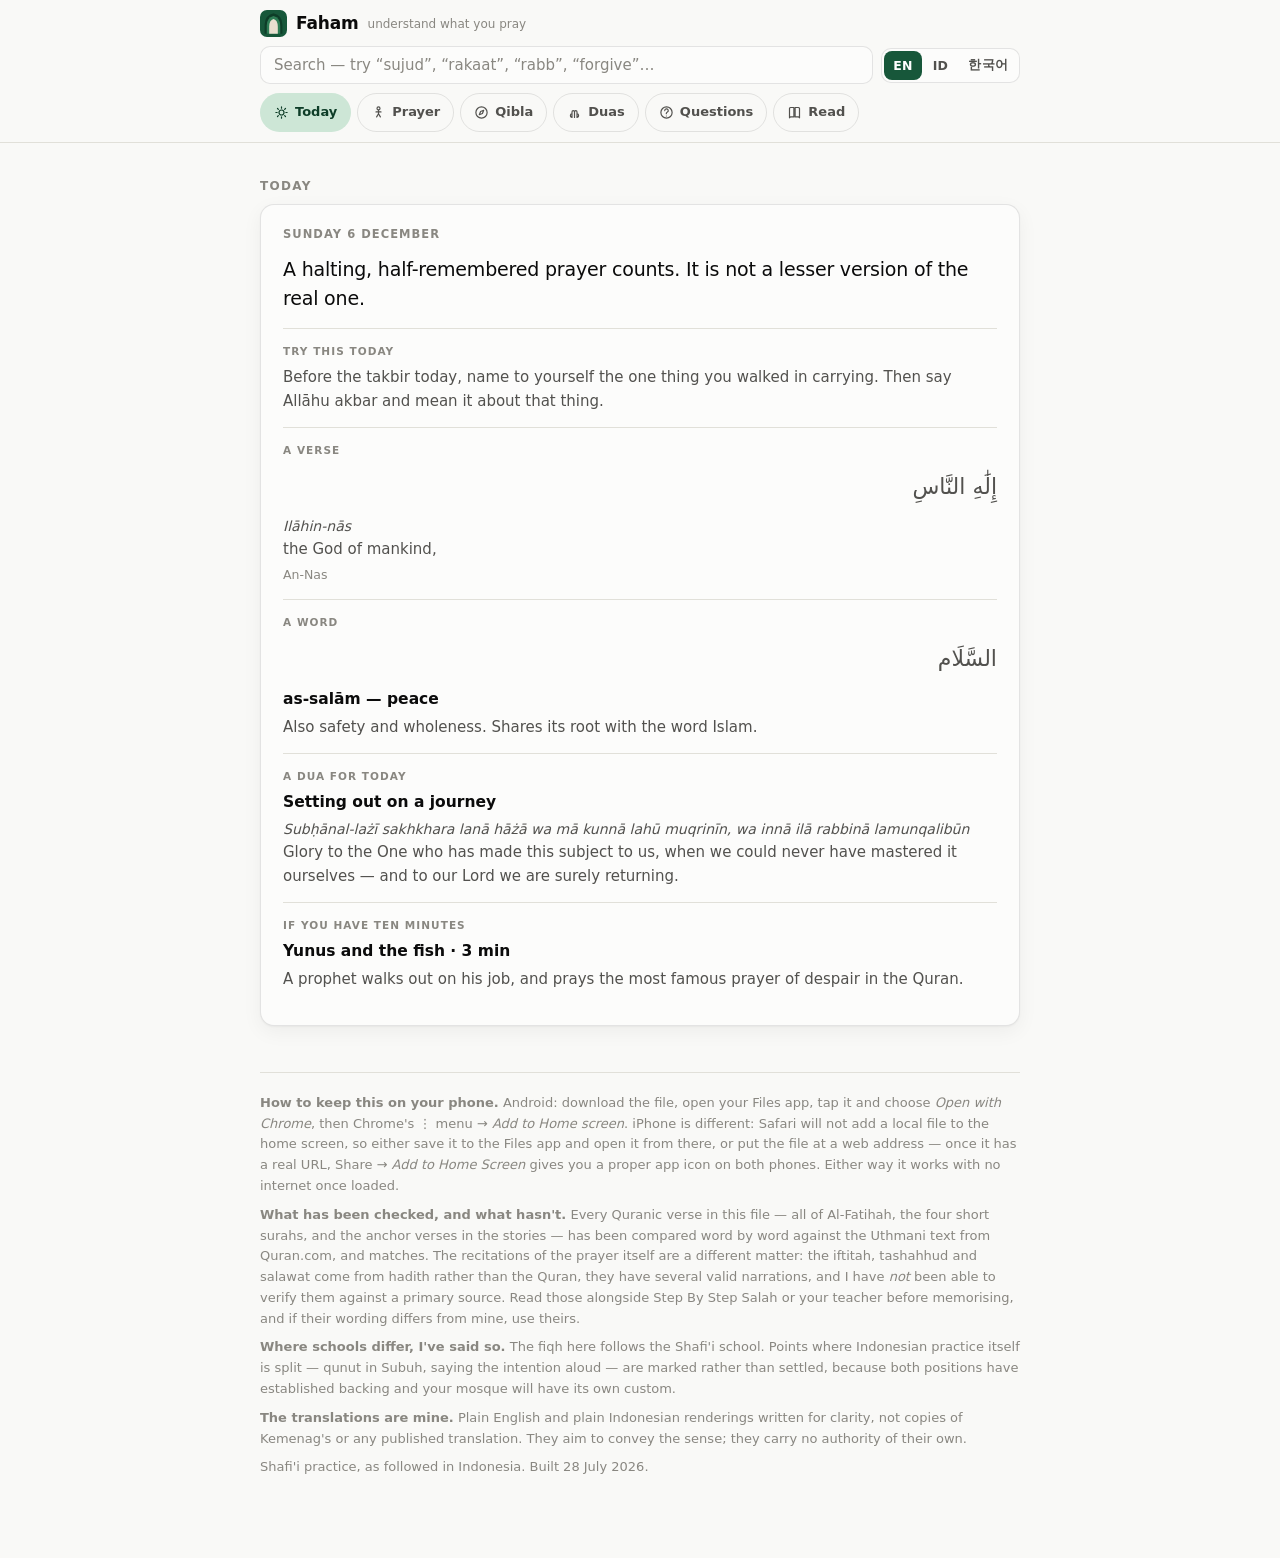
==== commit 6784274a: "Add files via upload" ====
--- a/index.html
+++ b/index.html
@@ -66,6 +66,15 @@
   padding:6px 9px;border-radius:8px;border:0;background:transparent;color:var(--ink2);cursor:pointer;white-space:nowrap}
 .seg button:hover{color:var(--ink)}
 .seg button.on{background:var(--accent-fill);color:#fff}
+.pairb{flex:0 0 auto;font-family:inherit;font-size:12px;font-weight:650;letter-spacing:.02em;
+  padding:7px 9px;border-radius:9px;border:1px solid var(--border);background:var(--surface);
+  color:var(--muted);cursor:pointer;display:none}
+.pairb.avail{display:inline-flex}
+.pairb.on{background:var(--id-soft);border-color:transparent;color:var(--id-deep)}
+.konote{background:var(--surface);border:1px solid var(--border);border-left:3px solid var(--warn);
+  border-radius:0 12px 12px 0;padding:13px 16px;margin-bottom:14px;box-shadow:var(--shadow)}
+.konote b{display:block;font-size:14px;margin-bottom:3px}
+.konote span{font-size:14px;color:var(--ink2)}
 nav{display:flex;gap:6px;overflow-x:auto;scrollbar-width:none;padding-bottom:2px}
 #tabs a{flex:0 0 auto;justify-content:center;display:flex;align-items:center;text-align:center;padding:8px 13px}
 #subnav{margin-top:7px}
@@ -268,34 +277,9 @@
 .disp b{display:block;font-size:10.5px;letter-spacing:.09em;text-transform:uppercase;color:var(--warn);margin-bottom:2px}
 .disp span{font-size:14px;color:var(--ink2)}
 
-/* ---- play buttons ---- */
-.playb{width:30px;height:30px;flex:0 0 auto;border-radius:50%;border:1.5px solid var(--accent);
-  background:transparent;color:var(--accent);cursor:pointer;padding:0;display:inline-flex;
-  align-items:center;justify-content:center;vertical-align:middle}
-.playb.sm{width:26px;height:26px}
-.playb svg{width:14px;height:14px;display:block}
-.playb .ply{fill:currentColor}
-.playb .stp{fill:currentColor;display:none}
-.playb.on{background:var(--accent-fill);border-color:var(--accent-fill);color:#fff}
-.playb.on .ply{display:none}
-.playb.on .stp{display:block}
-.playb[data-failed]{opacity:.4}
 .vrow{padding:15px 0;border-bottom:1px solid var(--line)}
-.vhead{display:flex;align-items:center;gap:9px;margin-bottom:4px}
+.vhead{margin-bottom:4px}
 .vno{font-size:11px;color:var(--muted);font-variant-numeric:tabular-nums}
-.vhead-all{display:flex;align-items:center;gap:10px;margin:14px 0 2px;padding-top:13px;
-  border-top:1px solid var(--line);font-size:13.5px;color:var(--ink2);font-weight:560}
-.recsw{background:var(--surface);border:1px solid var(--border);border-radius:12px;
-  padding:13px 15px;margin-bottom:14px;box-shadow:var(--shadow)}
-.recsw .k{font-size:10.5px;letter-spacing:.1em;text-transform:uppercase;color:var(--muted);
-  font-weight:650;display:block;margin-bottom:8px}
-.rec{font-family:inherit;font-size:13.5px;font-weight:600;padding:7px 13px;border-radius:9px;
-  border:1px solid var(--border);background:transparent;color:var(--ink);cursor:pointer;margin-right:7px}
-.rec i{display:block;font-style:normal;font-size:10.5px;font-weight:500;opacity:.7;margin-top:1px}
-.rec.on{background:var(--accent-fill);border-color:var(--accent-fill);color:#fff}
-.recn{font-size:12px;color:var(--muted);margin:11px 0 0}
-.auderr{font-size:12.5px;color:var(--warn);margin-top:9px;font-weight:560}
-.anchor .vref .playb{margin-right:8px}
 
 /* ---- icons ---- */
 .ic{width:15px;height:15px;flex:0 0 auto;fill:none;stroke:currentColor;stroke-width:1.9;
@@ -361,11 +345,6 @@
   font-size:10px;display:flex;align-items:center;justify-content:center}
 .wleg.ob b{background:var(--accent-fill);border-color:var(--accent-fill);color:#fff}
 
-/* ---- audio ---- */
-.aud{margin:14px 0 0;padding-top:13px;border-top:1px solid var(--line)}
-.aud audio{width:100%;height:36px}
-.audn{font-size:12px;color:var(--muted);margin:7px 0 0}
-
 /* ---- stories ---- */
 .story-row{background:var(--surface);border:1px solid var(--border);border-radius:12px;
   padding:15px 17px;margin-bottom:9px;box-shadow:var(--shadow);cursor:pointer;display:flex;gap:14px;align-items:flex-start}
@@ -427,14 +406,15 @@
 
 <div class="bar">
   <div class="bar-in">
-    <div class="brand"><svg class="logo" viewBox="0 0 200 200" role="img" aria-label="Faham"><rect width="200" height="200" fill="#17573A"/><path d="M34,176 L34,110 Q34,37.8 100,24 Q166,37.8 166,110 L166,176 Z" fill="#0E3D28"/><path d="M50,176 L50,116 Q50,55.5 100,44 Q150,55.5 150,116 L150,176 Z" fill="#2E7D55"/><path d="M68,176 L68,124 Q68,75.3 100,66 Q132,75.3 132,124 L132,176 Z" fill="#E8DFCF"/></svg><b>Faham</b><span data-id="pahami apa yang kamu ucapkan">understand what you pray</span></div>
+    <div class="brand"><svg class="logo" viewBox="0 0 200 200" role="img" aria-label="Faham"><rect width="200" height="200" fill="#17573A"/><path d="M34,176 L34,110 Q34,37.8 100,24 Q166,37.8 166,110 L166,176 Z" fill="#0E3D28"/><path d="M50,176 L50,116 Q50,55.5 100,44 Q150,55.5 150,116 L150,176 Z" fill="#2E7D55"/><path d="M68,176 L68,124 Q68,75.3 100,66 Q132,75.3 132,124 L132,176 Z" fill="#E8DFCF"/></svg><b>Faham</b><span data-id="pahami apa yang kamu ucapkan" data-ko="당신이 무엇을 말하는지 이해하기">understand what you pray</span></div>
     <div class="barrow">
-      <input class="search" id="q" type="search" placeholder="Search — try “sujud”, “rakaat”, “rabb”, “forgive”…" aria-label="Search" data-en-ph="Search — try “sujud”, “rakaat”, “rabb”, “forgive”…" data-id-ph="Cari — coba “sujud”, “rakaat”, “rabb”, “ampun”…">
+      <input class="search" id="q" type="search" placeholder="Search — try “sujud”, “rakaat”, “rabb”, “forgive”…" aria-label="Search" data-en-ph="Search — try “sujud”, “rakaat”, “rabb”, “forgive”…" data-id-ph="Cari — coba “sujud”, “rakaat”, “rabb”, “ampun”…" data-ko-ph="검색 — “수주드”, “라카아”, “두아” 등">
       <div class="seg" id="seg" role="group" aria-label="Language">
         <button type="button" data-l="en" class="on">EN</button>
         <button type="button" data-l="id">ID</button>
-        <button type="button" data-l="both">Both</button>
+        <button type="button" data-l="ko">한국어</button>
       </div>
+      <button type="button" id="pairBtn" class="pairb" aria-pressed="false" title="Show English alongside">+EN</button>
     </div>
     <nav id="tabs" role="tablist"></nav>
     <nav id="subnav"></nav>
@@ -445,41 +425,41 @@
   <div id="results"></div>
 
   <section id="today" data-view="today">
-    <p class="sec-h" data-id="Hari ini">Today</p>
+    <p class="sec-h" data-id="Hari ini" data-ko="오늘">Today</p>
     <div id="todayPanel"></div>
   </section>
 
   <section id="why" data-view="read">
-    <p class="sec-h" data-id="Mulai dari sini">Start here</p>
-    <h2 data-id="Sebelum bahasa Arabnya">Before the Arabic</h2>
-    <p class="sec-lede" data-id="Kamu bilang menghafal bahasa Arab tidak membuatmu memahami Islam. Itu benar, dan justru itulah sebabnya aplikasi ini ada. Baca lima bagian ini lebih dulu — inilah bingkai bagi semua yang lain.">You said memorising Arabic doesn't make you understand Islam. That's correct, and it's the reason this app exists. Read these five first — they're the frame everything else hangs on.</p>
+    <p class="sec-h" data-id="Mulai dari sini" data-ko="시작하기">Start here</p>
+    <h2 data-id="Sebelum bahasa Arabnya" data-ko="아랍어에 앞서">Before the Arabic</h2>
+    <p class="sec-lede" data-id="Kamu bilang menghafal bahasa Arab tidak membuatmu memahami Islam. Itu benar, dan justru itulah sebabnya aplikasi ini ada. Baca lima bagian ini lebih dulu — inilah bingkai bagi semua yang lain." data-ko="아랍어를 외운다고 이슬람을 이해하게 되는 것은 아니라는 말에서 이 앱이 시작되었습니다. 맞는 말이고, 그래서 이 앱이 있습니다. 이 다섯 편을 먼저 읽으십시오 — 나머지 전부가 여기에 걸려 있습니다.">You said memorising Arabic doesn't make you understand Islam. That's correct, and it's the reason this app exists. Read these five first — they're the frame everything else hangs on.</p>
     <div id="concepts"></div>
   </section>
 
   <section id="islam" data-view="read">
-    <p class="sec-h" data-id="Islam">Islam</p>
-    <h2 data-id="Apa sebenarnya yang dikatakan agama ini">What this religion is actually saying</h2>
-    <p class="sec-lede" data-id="Kamu bilang ingin memahami Islam, bukan menghafal bahasa Arab. Inilah lapisan itu — sembilan tulisan tentang apa yang sebenarnya diklaim agama ini dan mengapa ia berbentuk seperti ini. Mulailah dari yang pertama.">You said you wanted to understand Islam, not memorise Arabic. This is that layer — nine pieces on what the religion actually claims and why it is shaped the way it is. Start with the first one.</p>
+    <p class="sec-h" data-id="Islam" data-ko="이슬람">Islam</p>
+    <h2 data-id="Apa sebenarnya yang dikatakan agama ini" data-ko="이 종교가 실제로 말하는 것">What this religion is actually saying</h2>
+    <p class="sec-lede" data-id="Kamu bilang ingin memahami Islam, bukan menghafal bahasa Arab. Inilah lapisan itu — sembilan tulisan tentang apa yang sebenarnya diklaim agama ini dan mengapa ia berbentuk seperti ini. Mulailah dari yang pertama." data-ko="이 종교가 실제로 무엇을 주장하며 왜 이런 모양인지에 관한 아홉 편의 글입니다. (아직 한국어로 번역되지 않았습니다.)">You said you wanted to understand Islam, not memorise Arabic. This is that layer — nine pieces on what the religion actually claims and why it is shaped the way it is. Start with the first one.</p>
     <div id="islamList"></div>
   </section>
 
   <section id="stories" data-view="read">
-    <p class="sec-h" data-id="Kisah">Stories</p>
-    <h2 data-id="Ketika yang teknis terasa berat">When the technical part is too much</h2>
-    <p class="sec-lede" data-id="Sepuluh kisah, diurutkan dari yang terpendek. Masing-masing dituturkan dengan bahasa biasa, dengan dua atau tiga ayat ditampilkan utuh dalam bahasa Arab di titik cerita berbelok. Tidak ada yang perlu dihafal, tidak ada urutan yang harus benar. Pilih sesuai sisa tenagamu.">Ten stories, sorted shortest first. Each one is told in plain prose — read it in English, tap for Indonesian — with two or three verses given in full Arabic where the story turns. No memorising, no sequence to get right. Pick one by how much energy you have.</p>
+    <p class="sec-h" data-id="Kisah" data-ko="이야기">Stories</p>
+    <h2 data-id="Ketika yang teknis terasa berat" data-ko="기술적인 부분이 버거울 때">When the technical part is too much</h2>
+    <p class="sec-lede" data-id="Sepuluh kisah, diurutkan dari yang terpendek. Masing-masing dituturkan dengan bahasa biasa, dengan dua atau tiga ayat ditampilkan utuh dalam bahasa Arab di titik cerita berbelok. Tidak ada yang perlu dihafal, tidak ada urutan yang harus benar. Pilih sesuai sisa tenagamu." data-ko="열 편의 이야기를 짧은 순서로 담았습니다. 각각 평이한 산문으로 전하며, 이야기가 꺾이는 자리에 두세 구절을 아랍어 원문으로 실었습니다. 외울 것도, 맞춰야 할 순서도 없습니다. 남은 기운에 맞춰 고르십시오. (아직 한국어로 번역되지 않았습니다.)">Ten stories, sorted shortest first. Each one is told in plain prose — read it in English, tap for Indonesian — with two or three verses given in full Arabic where the story turns. No memorising, no sequence to get right. Pick one by how much energy you have.</p>
     <div id="storyIndex"></div>
     <div id="reader" class="hidden"></div>
   </section>
 
   <section id="rakaat" data-view="prayer">
-    <p class="sec-h" data-id="Rakaat">Rakaat</p>
-    <h2 data-id="Berapa jumlahnya, dan apa yang berubah">How many, and what changes</h2>
-    <p class="sec-lede" data-id="Satu rakaat adalah satu siklus penuh: berdiri, rukuk, dua kali sujud, lalu kembali. Sholat hanyalah siklus itu yang diulang sejumlah tertentu. Hampir semua kebingungan pemula adalah tentang apa yang berubah dari satu siklus ke siklus berikutnya — jadi di sinilah semuanya dijabarkan.">A rakaat is one full cycle: stand, bow, prostrate twice, and you're back. Prayers are just that cycle repeated a set number of times. Almost every beginner's confusion is about what changes between one cycle and the next — so here it is, spelled out.</p>
+    <p class="sec-h" data-id="Rakaat" data-ko="라카아">Rakaat</p>
+    <h2 data-id="Berapa jumlahnya, dan apa yang berubah" data-ko="몇 번이며, 무엇이 달라지는가">How many, and what changes</h2>
+    <p class="sec-lede" data-id="Satu rakaat adalah satu siklus penuh: berdiri, rukuk, dua kali sujud, lalu kembali. Sholat hanyalah siklus itu yang diulang sejumlah tertentu. Hampir semua kebingungan pemula adalah tentang apa yang berubah dari satu siklus ke siklus berikutnya — jadi di sinilah semuanya dijabarkan." data-ko="한 라카아는 하나의 온전한 순환입니다. 서고, 굽히고, 두 번 엎드리면 처음으로 돌아옵니다. 예배는 그 순환을 정해진 횟수만큼 반복하는 것입니다. 초보자의 혼란은 거의 전부 한 순환과 다음 순환 사이에 무엇이 달라지는가에 관한 것이므로, 여기에 그것을 펼쳐 두었습니다.">A rakaat is one full cycle: stand, bow, prostrate twice, and you're back. Prayers are just that cycle repeated a set number of times. Almost every beginner's confusion is about what changes between one cycle and the next — so here it is, spelled out.</p>
 
     <div id="rakaatVisuals"></div>
 
     <table class="tbl">
-      <thead><tr><th data-id="Sholat">Prayer</th><th class="n" data-id="Rakaat">Rakaat</th><th data-id="Suara">Voice</th><th data-id="Apa yang berbeda">What's different</th></tr></thead>
+      <thead><tr><th data-id="Sholat">Prayer</th><th class="n" data-id="Rakaat" data-ko="라카아">Rakaat</th><th data-id="Suara">Voice</th><th data-id="Apa yang berbeda">What's different</th></tr></thead>
       <tbody id="prayerTable"></tbody>
     </table>
 
@@ -498,60 +478,61 @@
       <span data-id="Pada hari Jumat, sholat Jumat menggantikan Dzuhur dan jumlahnya 2 rakaat, bukan 4, didahului khutbah. Dan saat bepergian, sholat yang 4 rakaat boleh diringkas menjadi 2 (qasar). Keduanya belum perlu kamu pikirkan sekarang — tapi tabel ini bukan gambaran lengkap, dan lebih baik tahu sekarang daripada bingung di masjid nanti.">On Friday, Jumat prayer replaces Dzuhur and is 2 rakaat rather than 4, preceded by the khutbah. And when travelling, the 4-rakaat prayers may be shortened to 2 (qasr). Neither is something to worry about yet — but the table isn't the whole picture, and it's better to know that now than to be confused in a mosque later.</span>
     </div>
 
-    <p class="sec-h" style="margin-top:30px" data-id="Satu rakaat, dalam gambar">One rakaat, in pictures</p>
+    <p class="sec-h" style="margin-top:30px" data-id="Satu rakaat, dalam gambar" data-ko="한 라카아, 그림으로">One rakaat, in pictures</p>
     <div class="cycle" id="cycle"></div>
 
-    <p class="sec-h" style="margin-top:30px" data-id="Tuntun aku satu per satu">Walk me through one</p>
+    <p class="sec-h" style="margin-top:30px" data-id="Tuntun aku satu per satu" data-ko="하나씩 안내받기">Walk me through one</p>
     <div class="picker" id="picker"></div>
     <div id="walk"></div>
   </section>
 
   <section id="words" data-view="prayer">
-    <p class="sec-h" data-id="Dalam sholat">In the prayer</p>
-    <h2 data-id="Semua yang kamu ucapkan, dan artinya">Everything you say, and what it means</h2>
-    <p class="sec-lede" data-id="Berurutan, dari takbiratul ihram sampai salam. Buka <b>Selami lebih dalam</b> kalau kamu ingin alasannya, bukan sekadar ringkasannya.">In order, from the opening takbir to the closing salam. Tap <b>Bahasa Indonesia</b> on any line for the Indonesian meaning; open <b>Go deeper</b> when you want the reasoning rather than the summary.</p>
+    <p class="sec-h" data-id="Dalam sholat" data-ko="예배 안에서">In the prayer</p>
+    <h2 data-id="Semua yang kamu ucapkan, dan artinya" data-ko="당신이 말하는 모든 것과 그 뜻">Everything you say, and what it means</h2>
+    <p class="sec-lede" data-id="Berurutan, dari takbiratul ihram sampai salam. Buka <b>Selami lebih dalam</b> kalau kamu ingin alasannya, bukan sekadar ringkasannya." data-ko="여는 타크비르부터 맺는 살람까지 순서대로입니다. 요약이 아니라 이유를 알고 싶으면 <b>더 깊이 보기</b>를 펼치십시오.">In order, from the opening takbir to the closing salam. Tap <b>Bahasa Indonesia</b> on any line for the Indonesian meaning; open <b>Go deeper</b> when you want the reasoning rather than the summary.</p>
     <div id="parts"></div>
   </section>
 
   <section id="duas" data-view="duas">
-    <p class="sec-h" data-id="Doa">Duas</p>
-    <h2 data-id="Doa-doa pendek untuk hari biasa">The short ones, for ordinary days</h2>
-    <p class="sec-lede" data-id="Bukan doa panjang untuk peristiwa besar — yang pendek, yang dipakai beberapa kali sehari. Sebagian besar hanya satu baris. Inilah bagian yang paling cepat menjadi kebiasaan.">Not the long supplications for big occasions — the short ones, used several times a day. Most are a single line. This is the section that becomes habit fastest.</p>
+    <p class="sec-h" data-id="Doa" data-ko="두아">Duas</p>
+    <h2 data-id="Doa-doa pendek untuk hari biasa" data-ko="평범한 날을 위한 짧은 기도들">The short ones, for ordinary days</h2>
+    <p class="sec-lede" data-id="Bukan doa panjang untuk peristiwa besar — yang pendek, yang dipakai beberapa kali sehari. Sebagian besar hanya satu baris. Inilah bagian yang paling cepat menjadi kebiasaan." data-ko="큰 일을 위한 긴 기도가 아니라, 하루에 몇 번씩 쓰는 짧은 것들입니다. 대부분 한 줄입니다. 가장 빨리 습관이 되는 부분입니다.">Not the long supplications for big occasions — the short ones, used several times a day. Most are a single line. This is the section that becomes habit fastest.</p>
     <div id="duaList"></div>
   </section>
 
   <section id="surah" data-view="read">
-    <p class="sec-h" data-id="Surah">Surahs</p>
-    <h2 data-id="Al-Fatihah dan surah-surah pendek">Al-Fatihah and the short ones</h2>
-    <p class="sec-lede" data-id="Kamu sudah hafal Al-Fatihah — jadi bacalah di sini untuk maknanya, bukan untuk menghafalnya. Empat surah setelahnya adalah yang mencukupi untuk rakaat 1 dan 2 sholat apa pun.">You already have Al-Fatihah memorised — so read it here for meaning, not for memorising. The four after it are the ones that cover you for rakaat 1 and 2 of any prayer.</p>
+    <p class="sec-h" data-id="Surah" data-ko="수라">Surahs</p>
+    <h2 data-id="Al-Fatihah dan surah-surah pendek" data-ko="알파티하와 짧은 수라들">Al-Fatihah and the short ones</h2>
+    <p class="sec-lede" data-id="Kamu sudah hafal Al-Fatihah — jadi bacalah di sini untuk maknanya, bukan untuk menghafalnya. Empat surah setelahnya adalah yang mencukupi untuk rakaat 1 dan 2 sholat apa pun." data-ko="알파티하와 그 뒤 네 개의 짧은 수라입니다. 이 넷이면 어떤 예배의 1·2번째 라카아를 감당할 수 있습니다.">You already have Al-Fatihah memorised — so read it here for meaning, not for memorising. The four after it are the ones that cover you for rakaat 1 and 2 of any prayer.</p>
     <div id="surahs"></div>
   </section>
 
   <section id="wudhu" data-view="prayer">
-    <p class="sec-h" data-id="Wudhu">Wudhu</p>
-    <h2 data-id="Bersuci, secara berurutan">Washing, in order</h2>
-    <p class="sec-lede" data-id="Enam rukun wajib dalam urutan yang tetap, ditambah amalan sunnah yang biasa dilakukan di sekitarnya. Wudhu tetap sah sampai ada yang membatalkannya — tidur, buang air, atau buang angin.">Six obligatory acts in a fixed sequence, plus the sunnah ones most people do around them. It stays valid until something breaks it — sleep, using the toilet, passing wind.</p>
+    <p class="sec-h" data-id="Wudhu" data-ko="우두">Wudhu</p>
+    <h2 data-id="Bersuci, secara berurutan" data-ko="순서대로 씻기">Washing, in order</h2>
+    <p class="sec-lede" data-id="Enam rukun wajib dalam urutan yang tetap, ditambah amalan sunnah yang biasa dilakukan di sekitarnya. Wudhu tetap sah sampai ada yang membatalkannya — tidur, buang air, atau buang angin." data-ko="정해진 순서를 따르는 여섯 가지 의무 동작과, 그 주변에서 대개 함께 하는 순나 동작들입니다. 무언가 깨뜨리기 전까지 유효합니다 — 잠, 용변, 방귀.">Six obligatory acts in a fixed sequence, plus the sunnah ones most people do around them. It stays valid until something breaks it — sleep, using the toilet, passing wind.</p>
     <div id="wudhuList"></div>
   </section>
 
   <section id="qibla" data-view="qibla">
-    <p class="sec-h" data-id="Kiblat">Qibla</p>
-    <h2 data-id="Arah kiblat">Which way to face</h2>
-    <p class="sec-lede" data-id="Menghitung arah kiblat dari posisimu saat ini. Perlu izin lokasi, dan kompas ponsel untuk jarum yang bergerak. Baca peringatannya di bawah — kompas ponsel gampang meleset.">Works out the direction to the Kaaba from where you are. It needs location permission, and your phone's compass for the moving needle. Read the caution below — phone compasses are easily thrown off.</p>
+    <p class="sec-h" data-id="Kiblat" data-ko="키블라">Qibla</p>
+    <h2 data-id="Arah kiblat" data-ko="어느 쪽을 향할 것인가">Which way to face</h2>
+    <p class="sec-lede" data-id="Menghitung arah kiblat dari posisimu saat ini. Perlu izin lokasi, dan kompas ponsel untuk jarum yang bergerak. Baca peringatannya di bawah — kompas ponsel gampang meleset." data-ko="현재 위치에서 카바 방향을 계산합니다. 위치 권한이 필요하며, 바늘이 움직이려면 휴대폰 나침반이 필요합니다. 아래 주의 사항을 읽어 보십시오 — 휴대폰 나침반은 쉽게 어긋납니다.">Works out the direction to the Kaaba from where you are. It needs location permission, and your phone's compass for the moving needle. Read the caution below — phone compasses are easily thrown off.</p>
     <div id="qiblaPanel"></div>
   </section>
 
   <section id="ask" data-view="ask">
-    <p class="sec-h" data-id="Pertanyaan">Questions</p>
-    <h2 data-id="Yang sebenarnya ingin ditanyakan orang">What people actually want to ask</h2>
-    <p class="sec-lede" data-id="Tiga puluh dua pertanyaan yang benar-benar ditanyakan pemula, termasuk yang canggung. Yang diperselisihkan ditandai sebagai diperselisihkan, bukan dijawab seolah pasti.">Thirty-two questions beginners actually have, including the awkward ones. Where something is genuinely disputed it is marked as disputed rather than answered as though settled.</p>
+    <p class="sec-h" data-id="Pertanyaan" data-ko="질문">Questions</p>
+    <h2 data-id="Yang sebenarnya ingin ditanyakan orang" data-ko="사람들이 실제로 묻고 싶은 것">What people actually want to ask</h2>
+    <p class="sec-lede" data-id="Tiga puluh dua pertanyaan yang benar-benar ditanyakan pemula, termasuk yang canggung. Yang diperselisihkan ditandai sebagai diperselisihkan, bukan dijawab seolah pasti." data-ko="초보자가 실제로 갖는 서른두 가지 질문이며, 묻기 어색한 것들도 포함했습니다. 견해가 실제로 갈리는 곳은 정해진 답 대신 갈린다고 표시했습니다.">Thirty-two questions beginners actually have, including the awkward ones. Where something is genuinely disputed it is marked as disputed rather than answered as though settled.</p>
     <div id="faqList"></div>
   </section>
 
   <section id="kata" data-view="read">
-    <p class="sec-h" data-id="Kosakata">Vocabulary</p>
-    <h2 data-id="30 kata yang menyusun 80% sholatmu">The 30 words that are 80% of your prayer</h2>
-    <p class="sec-lede" data-id="Inilah jalan pintas yang tidak pernah diberitahukan kepada pemula. Sholat bukan tembok bunyi asing — ia kosakata kecil yang terus diulang. Kuasai tiga puluh kata ini dan sebagian besar yang kamu ucapkan tiap hari berhenti menjadi bunyi tanpa makna. Ketuk kata mana pun.">This is the shortcut nobody tells beginners. The prayer is not a wall of foreign sound — it's a small vocabulary repeated constantly. Learn these thirty and most of what you say each day stops being noise. Tap any word.</p>
+    <p class="sec-h" data-id="Kosakata" data-ko="어휘">Vocabulary</p>
+    <h2 data-id="30 kata yang menyusun 80% sholatmu" data-ko="예배의 80%를 이루는 30개의 단어">The 30 words that are 80% of your prayer</h2>
+    <p class="sec-lede" data-id="Inilah jalan pintas yang tidak pernah diberitahukan kepada pemula. Sholat bukan tembok bunyi asing — ia kosakata kecil yang terus diulang. Kuasai tiga puluh kata ini dan sebagian besar yang kamu ucapkan tiap hari berhenti menjadi bunyi tanpa makna. Ketuk kata mana pun." data-ko="초보자에게 아무도 알려 주지 않는 지름길입니다. 예배는 낯선 소리의 벽이 아니라, 끊임없이 반복되는 작은 어휘입니다. 이 서른 개를 익히면 매일 말하는 것의 대부분이 더 이상 소음이 아니게 됩니다. (설명은 아직 한국어로 번역되지 않았습니다.)">This is the shortcut nobody tells beginners. The prayer is not a wall of foreign sound — it's a small vocabulary repeated constantly. Learn these thirty and most of what you say each day stops being noise. Tap any word.</p>
+    <div id="vocabNote"></div>
     <div class="vocab" id="vocabList"></div>
   </section>
 
@@ -1206,6 +1187,373 @@
   "Apa pun yang kamu bawa masuk, takbir memang dirancang untuk lebih besar darinya."]
 ];
 
+
+/* ============================ KOREAN OVERLAY ============================
+   Core scope: navigation, the prayer walkthrough, every step of the prayer,
+   wudhu, duas, the surahs, and the questions section.
+   The long essays, the ten stories and the vocabulary notes are not yet
+   translated and fall back to English, flagged in the interface.
+   Where the schools of law differ, the Korean text describes the difference
+   instead of instructing — the Indonesian NU/Muhammadiyah material is dropped,
+   since it does not apply in Korea.                                        */
+var KO = {
+
+ui: {
+  deeper:'더 깊이 보기', why:'왜 이 부분이 있는가', quran:'꾸란의 표현 그대로',
+  howtold:'꾸란이 전하는 방식', doing:'이 수라가 하는 일', back:'← 모든 이야기',
+  oblig:'의무', sunnah:'순나(권장)', clear:'검색창을 비우면 전체가 다시 보입니다.',
+  rakaat:'라카아', middle:'중간 라카아', opening:'첫 라카아', final:'마지막 라카아',
+  aloud:'소리 내어', silent:'조용히', only12:'1~2번째 라카아만',
+  only34:'3·4 라카아 예배', subuhOnly:'파즈르 전용'
+},
+
+prayers: {
+  subuh:  {time:'새벽', aloud:'소리 내어',
+    diff:'가장 짧은 예배입니다. 공동체에 따라 두 번째 라카아에서 루쿠(허리 굽힘) 뒤에 서서 쿠누트 기도를 낭송하기도 하고, 하지 않기도 합니다. 두 방식 모두 확립된 견해이니 다니는 마스지드를 따르십시오. 두 라카아뿐이므로 중간에 앉는 타샤후드는 없고, 마지막에 한 번만 앉습니다.'},
+  dzuhur: {time:'정오', aloud:'조용히',
+    diff:'알파티하를 포함해 조용히 낭송합니다. 두 번째 라카아 뒤에 앉아 타샤후드를 합니다. 3·4번째 라카아는 알파티하만 낭송하고 추가 수라는 없습니다.'},
+  ashar:  {time:'오후', aloud:'조용히',
+    diff:'주흐르와 구조가 완전히 같습니다. 전체를 조용히 낭송하고, 두 번째 라카아 뒤에 앉으며, 3·4번째 라카아에는 추가 수라가 없습니다.'},
+  maghrib:{time:'일몰 직후', aloud:'1~2번째는 소리 내어',
+    diff:'세 라카아로 이루어진 유일한 예배입니다. 1·2번째 라카아는 소리 내어, 3번째는 조용히 낭송합니다. 두 번째 라카아 뒤에 앉고, 이어지는 한 라카아는 알파티하만 낭송합니다.'},
+  isya:   {time:'밤', aloud:'1~2번째는 소리 내어',
+    diff:'1·2번째 라카아는 소리 내어, 3·4번째는 조용히 낭송합니다. 두 번째 라카아 뒤에 앉습니다. 3·4번째 라카아는 알파티하만 낭송합니다.'}
+},
+
+parts: {
+ niat: {t:'니야 — 의도', n:'시작하기 전', pos:'서서', times:'',
+   en:'의도는 마음속에서 정합니다. 지금 어떤 예배를 드리는지, 그리고 그것을 알라를 위해 드린다는 것. 소리 내어 아랍어로 말하는 관습도 있으나, 그것은 마음을 모으기 위한 보조 수단이지 의도 자체가 아닙니다. 소리 내지 않아도 예배는 유효합니다.',
+   why:'이것이 예배와 단순한 동작을 가르는 선입니다. 서고, 굽히고, 이마를 바닥에 대는 일은 의도가 그것을 예배로 만들기 전까지는 운동일 뿐입니다. 그래서 의도가 가장 먼저 옵니다.'},
+ takbir: {t:'타크비라툴 이흐람 — 시작', n:'1단계', pos:'서서', times:'한 번',
+   en:'알라는 더 크시다.',
+   why:'"가장 크다"가 아니라 "더 크다"입니다. 문장은 일부러 열려 있습니다 — 당신이 안고 들어온 무엇보다도 더 크다는 뜻입니다. 답장하지 못한 메일, 다툼, 불안한 일. 하나도 이름 붙이지 않지만 그 모두를 덮습니다.'},
+ iftitah: {t:'이프티타 두아 — 여는 기도', n:'2단계', pos:'서서', times:'첫 라카아만',
+   en:'알라는 크시고 그 크심이 지극하며, 알라께 넘치는 찬미가 있고, 아침저녁으로 알라께 영광이 있습니다. 저는 하늘과 땅을 지으신 분께 제 얼굴을 향합니다. 진리로 기울어 순종하며, 저는 다른 것을 알라와 함께 두는 자가 아닙니다. 저의 예배와 저의 헌신, 저의 삶과 저의 죽음은 만유의 주 알라의 것입니다. 그분께는 동반자가 없으며, 저는 그렇게 명령받았고 순종하는 자 가운데 하나입니다.',
+   why:'방금 무엇을 맡겼는지 읽어 보십시오. 예배, 헌신, 삶, 죽음. 예배 전체에서 가장 넓은 선언이며, 무엇 하나 청하기 전에 먼저 놓입니다. 의무가 아니라 순나이지만, 생략하면 그 틀이 사라집니다.'},
+ 'fatihah-ref': {t:'알파티하', n:'3단계', pos:'서서', times:'모든 라카아',
+   en:'모든 예배의 모든 라카아에서 낭송합니다 — 하루 열일곱 라카아이므로 열일곱 번입니다. 전문과 각 구절의 뜻은 아래 수라 항목에 있습니다.',
+   why:'예배가 없이는 성립하지 않는 유일한 낭송입니다. 이 목록의 다른 모든 것은 상황에 따라 줄이거나 대신하거나 생략할 수 있지만, 알파티하는 그렇지 않습니다. 유일한 예외는 이맘이 이미 루쿠에 든 뒤 합류한 경우입니다.'},
+ 'surah-ref': {t:'짧은 수라 하나', n:'4단계', pos:'서서', times:'1~2번째 라카아',
+   en:'알파티하 뒤에 꾸란의 어느 부분이든 덧붙입니다. 실제로는 대개 뒤쪽의 짧은 수라 가운데 하나를 읽습니다. 처음 두 라카아에서만 합니다.',
+   why:'예배가 고정되기를 멈추는 지점입니다. 알파티하는 결코 바뀌지 않지만 이 자리는 당신의 것입니다. 수라를 더 익힐수록 당신의 예배는 전에 없던 폭을 갖게 됩니다.'},
+ ruku: {t:'루쿠 — 허리 굽힘', n:'5단계', pos:'굽혀서', times:'3회',
+   en:'위대하신 나의 주께 영광이 있으며, 모든 찬미가 그분의 것입니다.',
+   why:'수브하나는 옮기기 어려운 말입니다. 어떤 흠도, 어울리지 않는 어떤 말도 그분과 무관함을 선언한다는 뜻입니다. 등을 수평으로 하고 시선을 바닥에 둔 채 "위대하신"과 짝지어집니다 — 몸이 말과 같은 것을 말하고 있습니다.'},
+ itidal: {t:'이으티달 — 일어섬', n:'6단계', pos:'다시 서서', times:'한 번',
+   en:'알라께서는 그분을 찬미하는 자의 소리를 들으십니다. 우리 주여, 모든 찬미가 당신의 것입니다 — 하늘을 채우고 땅을 채우며, 그 뒤에 당신이 원하시는 무엇이든 채웁니다.',
+   why:'첫 문장은 당신이 들렸다는 진술입니다. 몸을 일으키는 동작 중에 말해지므로, 다 일어서기도 전에 응답이 도착합니다. 그런 다음 찬미가 부피로 측정됩니다 — 하늘만큼, 땅만큼, 그 이상.'},
+ sujud: {t:'수주드 — 엎드림', n:'7단계', pos:'엎드려서', times:'3회 · 라카아당 두 번',
+   en:'지극히 높으신 나의 주께 영광이 있으며, 모든 찬미가 그분의 것입니다.',
+   why:'루쿠와 비교해 보십시오. 그때는 "위대하신"이었고 여기서는 "지극히 높으신"입니다 — 그리고 그 말은 몸이 닿을 수 있는 가장 낮은 자리에서, 이마를 땅에 대고 말해집니다. 두 자세 사이의 최대 거리가 이 문장의 전부입니다.'},
+ duduk: {t:'두 번의 수주드 사이의 앉음', n:'8단계', pos:'앉아서', times:'앉을 때마다',
+   en:'나의 주여, 저를 용서하시고, 저를 불쌍히 여기시고, 제 안의 부서진 것을 이어 주시고, 저를 높이시고, 제게 양식을 주시고, 저를 인도하시고, 제게 평안을 주시고, 저를 용납하소서.',
+   why:'짧은 숨 하나에 여덟 가지 청원이 들어 있고, 사람에게 필요한 거의 전부를 덮습니다. 예배 전체에서 뜻을 아는 문장을 딱 하나만 고른다면 이것이 유력한 후보입니다 — 가장 꾸밈없이 인간적인 문장입니다.'},
+ tasyahud: {t:'타샤후드 — 증언', n:'9단계', pos:'앉아서', times:'2번째 라카아 뒤와 마지막',
+   en:'모든 인사와 축복과 기도와 좋은 것들은 알라의 것입니다. 예언자시여, 당신에게 평화와 알라의 자비와 축복이 있기를. 우리에게, 그리고 알라의 의로운 종들에게 평화가 있기를. 저는 알라 외에 신이 없음을 증언하며, 무함마드가 알라의 사도임을 증언합니다.',
+   why:'사람을 무슬림이 되게 하는 문장인 샤하다가 모든 예배 안에, 그 끝자락에 놓여 있습니다. 그날의 예배에 무엇이 담겼든, 예배는 이 종교 전체가 딛고 선 것을 다시 말하며 닫힙니다.'},
+ salawat: {t:'살라와트 — 예언자를 위한 기도', n:'10단계', pos:'앉아서', times:'마지막 앉음에서만',
+   en:'알라여, 이브라힘과 그 가족에게 축복을 내리셨듯 무함마드와 그 가족에게 축복을 내리소서. 그리고 이브라힘과 그 가족에게 은혜를 베푸셨듯 무함마드와 그 가족에게 은혜를 베푸소서, 온 세상 가운데서. 참으로 당신은 찬미받으실 분이며 영광되신 분입니다.',
+   why:'무슬림의 예배 한가운데, 하루에 다섯 번 이브라힘이 등장합니다. 이슬람이 새로운 종교가 아니라 더 오래된 계보의 이어짐으로 제시된다는 가장 분명한 신호입니다.'},
+ salam: {t:'살람 — 맺음', n:'11단계', pos:'앉아서', times:'두 번 · 오른쪽, 왼쪽',
+   en:'여러분에게 평화와 알라의 자비가 있기를.',
+   why:'예배는 밖을 향해 돌아 사람에게 인사하며 끝납니다. 지난 몇 분은 온전히 수직이었고 — 알라를 향했고 — 출구는 수평입니다. 오른쪽 사람에게, 왼쪽 사람에게, 거기 아무도 없더라도.'}
+},
+
+wudhu: [
+ {t:'니야(의도)', d:'시작할 때 마음속으로 정합니다 — 이 씻음이 예배를 위한 정결임을.'},
+ {t:'두 손을 손목까지 씻기', d:'세 번. 순나이며, 자연스러운 첫 동작입니다.'},
+ {t:'입을 헹구고 코에 물을 넣기', d:'각각 세 번. 순나입니다. 입에 물을 머금었다 뱉고, 코에 가볍게 넣었다 풀어냅니다.'},
+ {t:'얼굴 씻기', d:'세 번. 이마 경계에서 턱 아래까지, 귀에서 귀까지. 의무입니다.'},
+ {t:'두 팔을 팔꿈치까지 씻기', d:'세 번. 오른쪽 다음 왼쪽, 팔꿈치를 포함해서. 의무입니다.'},
+ {t:'머리의 일부를 쓸기', d:'젖은 손으로. 의무입니다 — 학파에 따라 일부만 쓸어도 충분하다고 보기도 하고 전체를 요구하기도 합니다. 다니는 마스지드에서 가르치는 방식을 따르십시오.'},
+ {t:'두 귀를 쓸기', d:'젖은 손으로 안팎을. 순나입니다.'},
+ {t:'두 발을 복사뼈까지 씻기', d:'세 번. 오른쪽 다음 왼쪽, 발가락 사이까지. 의무입니다.'},
+ {t:'순서대로(타르티브)', d:'의무 동작은 이 순서를 따라야 합니다. 의무입니다 — 그리고 의도는 얼굴을 씻기 시작하는 그 순간에 있어야 합니다.'},
+ {t:'끊김 없이(무왈라)', d:'이어서 하여 한 부위가 마르기 전에 다음을 씻는 것. 학파에 따라 의무로 보기도 하고 권장으로 보기도 합니다. 중간에 끊겼다고 해서 반드시 다시 해야 하는 것은 아닙니다.'}
+],
+
+duas: [
+ {g:'아침', t:'잠에서 깰 때',
+  en:'우리를 죽게 하신 뒤 다시 살리신 알라께 모든 찬미가 있으며, 그분께로 돌아갑니다.',
+  w:'여기서 잠은 작은 죽음으로 묘사됩니다. 무엇보다 먼저, 휴대폰을 집기 전에 말합니다.'},
+ {g:'아침', t:'집을 나설 때',
+  en:'알라의 이름으로, 저는 알라께 의탁합니다. 알라의 도움 없이는 어떤 힘도 능력도 없습니다.',
+  w:'맡김을 압축한 문장이며, 문 앞에서 걸음을 멈추지 않고 말할 만큼 짧습니다.'},
+ {g:'하루 중', t:'먹기 전',
+  en:'알라의 이름으로.',
+  w:'그게 전부입니다. 잊고 이미 먹기 시작했다면 <i>비스밀라히 아우왈라후 와 아키라</i> — 처음과 끝에 알라의 이름으로 — 라고 말합니다.'},
+ {g:'하루 중', t:'먹은 뒤',
+  en:'우리에게 먹이시고 마시게 하시며 우리를 무슬림으로 만드신 알라께 모든 찬미가 있습니다.',
+  w:'음식과 믿음을 한 호흡에 함께 감사한다는 점을 눈여겨보십시오.'},
+ {g:'하루 중', t:'화장실에 들어갈 때',
+  en:'알라여, 더럽고 해로운 모든 것으로부터 당신께 피합니다.',
+  w:'들어가기 전에 말하며, 나올 때의 다음 기도와 짝을 이룹니다.'},
+ {g:'하루 중', t:'화장실에서 나올 때',
+  en:'당신의 용서를 구합니다.',
+  w:'단 한 단어입니다. 왜 하필 그 순간에 용서를 구하는지에 대해 학자들이 길게 썼는데, 흔한 해석은 짐이 덜어진 데 대한 안도입니다.'},
+ {g:'하루 중', t:'길을 나설 때',
+  en:'우리 스스로는 결코 다룰 수 없었을 이것을 우리에게 복종시키신 분께 영광이 있으며 — 우리는 반드시 우리 주께로 돌아갑니다.',
+  w:'꾸란에서 온 구절입니다. 차나 비행기에 오를 때 말합니다. 마지막 구절이 평범한 여행을 더 긴 여정에 대한 상기로 바꿉니다.'},
+ {g:'마스지드에서', t:'마스지드에 들어갈 때',
+  en:'알라여, 저에게 당신의 자비의 문을 열어 주소서.',
+  w:'들어갈 때 오른발 먼저, 나올 때 왼발 먼저. 간단하고, 두 번만 해 보면 기억에 남습니다.'},
+ {g:'마스지드에서', t:'마스지드에서 나올 때',
+  en:'알라여, 저는 당신의 은혜를 구합니다.',
+  w:'들어갈 때는 자비를 구하고 나올 때는 양식을 구합니다. 이 짝은 의도된 것입니다.'},
+ {g:'힘들 때', t:'불안과 슬픔',
+  en:'알라여, 불안과 슬픔으로부터 당신께 피합니다.',
+  w:'더 긴 기도의 한 부분입니다. 미래에 대한 불안과 과거에 대한 슬픔이 따로 불린다는 점이 눈에 띕니다.'},
+ {g:'힘들 때', t:'감당할 수 없는 일 앞에서',
+  en:'알라께서 우리에게 충분하시며, 그분은 가장 좋은 의지처이십니다.',
+  w:'꾸란에서 온 구절입니다. 할 수 있는 것을 다 했고 결과는 당신의 것이 아닌 그 순간을 위한 문장입니다.'},
+ {g:'힘들 때', t:'부모를 위하여',
+  en:'나의 주여, 그 두 분이 저를 어릴 때 기르셨듯 그 두 분을 불쌍히 여기소서.',
+  w:'꾸란에서, 나이 든 부모에게 온유하라는 대목 안에 있습니다. 이유가 청원 안에 함께 들어 있습니다.'},
+ {g:'밤', t:'잠들기 전',
+  en:'알라여, 당신의 이름으로 저는 죽고 또 삽니다.',
+  w:'잠에서 깰 때의 기도와 짝을 이루는 맺음입니다. 휴대폰을 내려놓은 뒤 가장 마지막에 말합니다.'}
+],
+
+surahs: {
+ 'Al-Fatihah': {meta:'여는 장 · 7절 · 모든 라카아', intro:'예배의 모든 라카아에서 낭송합니다. 소리보다 그것이 무엇을 구하는지를 읽어 보십시오.',
+  why:'구조를 보십시오. 찬미 세 절, "우리"로 돌아서는 경첩 한 절, 그리고 청원. 청원이 마지막에 놓이고, 구하는 것은 안락이 아니라 인도입니다. 다섯째 절에서 "그분"이 "당신"으로 바뀌는 것도 눈여겨보십시오 — 수라가 알라를 묘사하기를 멈추고 알라께 말하기 시작합니다.',
+  v:['자비로우시고 자애로우신 알라의 이름으로.',
+     '모든 찬미는 만유의 주 알라의 것입니다.',
+     '자비로우시고 자애로우신 분,',
+     '심판의 날의 주인이시여.',
+     '오직 당신만을 저희가 경배하며, 오직 당신께만 도움을 구합니다.',
+     '저희를 곧은 길로 인도하소서.',
+     '당신께서 은총을 베푸신 이들의 길로 — 노여움을 산 이들의 길도, 길을 잃은 이들의 길도 아닌.']},
+ 'Al-Ikhlas': {meta:'순수함 · 4절 · 112장', intro:'가장 먼저 배우는 가장 짧은 수라이며, 신학적으로 가장 밀도가 높습니다.',
+  why:'네 줄이 오직 부정으로 신을 정의합니다 — 낳지 않으시고, 태어나지 않으셨고, 견줄 것이 없습니다. "신은 무엇인가"라는 물음에, 당신이 그분을 넣어 볼 만한 모든 범주를 치워 냄으로써 답합니다.',
+  v:['말하라: 그분은 알라, 유일하신 분.',
+     '알라는 영원한 의지처 — 모두가 그분께 의지하나 그분은 누구에게도 의지하지 않으십니다.',
+     '그분은 낳지 않으시고, 태어나지도 않으셨으며,',
+     '그분과 견줄 것은 아무것도 없습니다.']},
+ 'Al-Falaq': {meta:'새벽 · 5절 · 113장', intro:'보호를 구하는 기도이며, 뒤따르는 안나스와 짝을 이룹니다.',
+  why:'열거되는 위협이 구체적이고 점점 올라갑니다. 피조물 일반, 그다음 밤, 그다음 의도된 해악, 그다음 시기. 시기로 끝나는데 — 그것만이 다른 사람의 마음속에 살며 당신에게 닿는 데 아무 행동도 필요로 하지 않습니다.',
+  v:['말하라: 새벽의 주께 피합니다,',
+     '그분이 지으신 것들의 해악으로부터,',
+     '어둠이 내려앉을 때 그 해악으로부터,',
+     '매듭에 입김을 부는 자들의 해악으로부터,',
+     '그리고 시기하는 자가 시기할 때 그 해악으로부터.']},
+ 'An-Nas': {meta:'사람 · 6절 · 114장', intro:'꾸란의 마지막 수라이며, 알팔라끄와 자연스럽게 짝을 이룹니다.',
+  why:'알팔라끄가 바깥의 해악으로부터 보호를 구한다면, 이 수라는 안쪽의 해악 — 가슴속의 속삭임 — 으로부터 보호를 구합니다. 그리고 그 속삭이는 자가 사람일 수도 있다는 말로 끝나는데, 예상과는 다르게 다가옵니다.',
+  v:['말하라: 사람의 주께 피합니다,','사람의 왕,','사람의 신께,',
+     '물러갔다 다시 오는 속삭이는 자의 해악으로부터,',
+     '사람의 가슴속에 속삭이는 자,','진과 사람 가운데서.']},
+ "Al-'Asr": {meta:'시간 · 3절 · 103장', intro:'세 줄입니다. 가르침 전체의 요약이라고 흔히 이야기됩니다.',
+  why:'회계의 비유입니다. 시간은 쓰이고, 모두가 손실을 보고 있으며, 네 가지가 당신을 흑자로 돌려놓습니다 — 믿음, 선행, 서로에게 진실을 말하는 것, 그리고 견디는 것. 넷 중 둘은 혼자서는 할 수 없는 일이라는 점을 눈여겨보십시오.',
+  v:['시간을 두고 맹세하나니 —','참으로 사람은 손실 가운데 있습니다,',
+     '믿고 선을 행하며 서로에게 진리를 권하고 인내를 권하는 이들은 제외하고.']}
+},
+
+prompts: [
+ '두 번의 수주드 사이의 앉음을 3초만 늦춰 보십시오. 그 안에 여덟 가지 청원이 들어 있는데 거의 모두가 서두릅니다.',
+ '오늘 루쿠에서 등을 수평으로 한 채 아짐 — 위대하신 — 이라는 말을 떠올려 보십시오. 몸과 말이 같은 것을 말하고 있습니다.',
+ '알파티하가 다섯째 절에서 알라에 대해 말하기를 멈추고 알라께 말하기 시작한다는 점에 주목해 보십시오.',
+ '오늘 타크비르 전에, 당신이 안고 들어온 한 가지를 속으로 이름 붙여 보십시오. 그런 다음 알라후 아크바르를 말하고 그것에 대해 진심으로 그렇게 여기십시오.',
+ '수주드에서 정해진 말을 마친 뒤, 당신의 언어로 무엇이든 구해 보십시오. 대부분은 그 자리를 한 번도 쓰지 않습니다.',
+ '오늘 한 번은 앱을 열지 않고 예배를 드려 보십시오. 틀려도 괜찮습니다 — 기억을 끄집어내는 그 과정이 기억을 만듭니다.',
+ '오늘 한 예배는 시간의 끝자락이 아니라 시작에 드려 보십시오. 서두르지 않는 쪽은 전혀 다른 경험입니다.',
+ '가장 자주 낭송하는 수라의 뜻을 읽어 보십시오. 뜻을 모른 채 말해 왔다면 오늘이 고치기 좋은 날입니다.',
+ '예배 전에 휴대폰을 다른 방에 두십시오. 엎어 놓는 것이 아니라 다른 방에.',
+ '아무도 없더라도 오른쪽 사람을 향해 살람을 말해 보십시오. 예배는 일부러 밖을 향해 돌며 끝납니다.',
+ '오늘 어휘 목록에서 새 단어를 하나만 익혀 보십시오. 딱 하나면 됩니다.',
+ '한 번의 예배에서 라흐마 — 자비 — 의 어근을 가진 말을 몇 번이나 말하는지 세어 보십시오.',
+ '타크비르 전에 2초만 가만히 서 보십시오. 숨이 찬 채로 시작하지 않는 예배가 더 낫게 시작됩니다.',
+ '이으티달에서 첫 문장이 당신이 들렸다는 진술이라는 것을 기억하십시오. 다 일어서기도 전에 도착합니다.',
+ '오늘 한 예배를 골라, 존경하는 누군가가 보고 있는 것처럼 드려 보십시오. 이흐산이 구하는 것이 대략 그것입니다.'
+],
+
+encourage: [
+ '당신이 통제하려 애쓰지만 애초에 당신 것이 아니었던 한 가지를 이름 붙여 보십시오. 마그립 전에 내려놓으십시오.',
+ '낙타를 묶고, 그다음 맡기십시오. 오늘 당신의 몫을 하고 결과는 다른 분의 일로 두십시오.',
+ '오늘 당신은 이마를 몇 번이나 바닥에 댈 것입니다. 그것이 주도권을 쥐지 않는 연습입니다.',
+ '맡김은 포기가 아닙니다. 애초에 당신이 질 몫이 아니었던 부분을 내려놓는 것입니다.',
+ '이슬람과 살람은 같은 어근에서 나옵니다. 건네라고 요구받는 그것이 곧 평안으로 돌아옵니다.',
+ '오늘 기계적으로 느껴지더라도 그냥 하십시오. 느낌은 습관을 앞서기보다 뒤따를 때가 훨씬 많습니다.',
+ '당신은 뒤처지지 않았습니다. 당신이 맞춰야 했던 일정표는 애초에 없었습니다.',
+ '오늘 드린 한 번의 예배가 당신이 계획 중인 완벽한 예배보다 값집니다.',
+ '목표는 결코 흔들리지 않는 사람이 되는 것이 아닙니다. 흔들림을 가져갈 곳을 갖는 것입니다.',
+ '더듬거리고 반쯤만 기억나는 예배도 인정됩니다. 진짜의 열등한 판본이 아닙니다.',
+ '하나를 놓쳤군요. 채우고 계속 가십시오 — 그것이 방법의 전부이고, 늘 그랬습니다.',
+ '무엇을 안고 들어왔든, 타크비르는 그것보다 크도록 만들어졌습니다.'
+],
+
+walk: {
+  niat:'니야, 그다음 <a href="#words">타크비라툴 이흐람</a>',
+  niatD:'두 손을 어깨 높이로. 여기서부터 당신은 예배 안에 있습니다.',
+  ift:'<a href="#words">이프티타 두아</a>',
+  iftD:'조용히, 첫 라카아에서만. 순나이므로 생략해도 무효가 되지 않습니다.',
+  stand:'라카아 ', standD:'서는 자세로 일어서며 말합니다.',
+  fatD:'모든 라카아, 예외 없이. 혼자 드릴 때는 표시된 곳에서 소리 내어, 이맘 뒤에서는 언제나 조용히 낭송합니다.',
+  sur:'짧은 수라 하나', surD:'알이클라스, 알팔라끄, 안나스가 초보자의 통상적인 선택입니다.',
+  nosur:'추가 수라 없음', nosurD:'3번째 라카아부터는 알파티하만입니다. 가장 흔히 헷갈리는 지점입니다.',
+  ruku:'<a href="#words">루쿠</a> — 허리 굽힘', rukuD:'내려가며 타크비르, 그다음 낭송을 세 번.',
+  qunut:"<a href=\"#words\">이으티달</a>, 그다음 <b>쿠누트</b>",
+  qunutD:'일어선 뒤, 공동체에 따라 두 번째 라카아의 이 자리에서 쿠누트 기도를 더합니다. 하는 곳도 있고 하지 않는 곳도 있으니 다니는 마스지드를 따르십시오.',
+  itidal:"<a href=\"#words\">이으티달</a> — 곧게 서기", itidalD:'다시 내려가기 전에 완전히 곧게 서서 잠시 멈춥니다.',
+  suj1:'<a href="#words">수주드</a> — 첫 번째 엎드림', suj1D:'일곱 부위가 바닥에 닿습니다. 낭송을 세 번.',
+  sit:'<a href="#words">두 번의 수주드 사이에 앉기</a>', sitD:'짧지만 여덟 가지 청원이 담겨 있습니다. 서두르지 마십시오.',
+  suj2:'<a href="#words">수주드</a> — 두 번째 엎드림', suj2D:'첫 번째와 같습니다. 이로써 한 라카아가 끝납니다.',
+  mid:'<b>중간 타샤후드</b>를 위해 앉기',
+  midD:'이 예배는 두 라카아보다 길기 때문에 여기서 앉아 타샤후드와 짧은 살라와트를 낭송한 뒤 3번째 라카아를 위해 다시 섭니다.',
+  fin:'<b>마지막 타샤후드</b>를 위해 앉기',
+  finD:'타샤후드 전문, 그다음 이브라힘을 포함한 살라와트 전문. 개인적인 기도는 살람 전 이 자리에 놓입니다.',
+  salam:'<a href="#words">살람</a> — 오른쪽, 그다음 왼쪽', salamD:'고개를 오른쪽으로, 그다음 왼쪽으로 돌립니다. 예배가 끝났습니다.'
+},
+
+qibla: {
+  lede:'현재 위치에서 카바 방향을 계산합니다. 위치 권한이 필요하며, 바늘이 움직이려면 휴대폰의 나침반이 필요합니다. 아래 주의 사항을 읽어 보십시오 — 휴대폰 나침반은 쉽게 어긋납니다.',
+  h2:'어느 쪽을 향할 것인가',
+  ask:'아래를 누르고 위치를 허용하십시오. 아무것도 전송되지 않습니다 — 계산은 이 휴대폰 안에서 이루어집니다.',
+  find:'키블라 찾기', on:'나침반 켜기',
+  fromN:'북쪽 기준 — 대략 ', away:'메카까지 약 ',
+  wait:'나침반을 기다리는 중…',
+  nocomp:'나침반 값이 아직 없습니다 — 바늘은 북쪽 기준 방위를 가리킵니다. 나침반 앱으로 맞추거나, 마스지드에서는 줄을 따르십시오.',
+  facing:'키블라를 향하고 있습니다.', turn:'돌리십시오 ', left:'왼쪽으로', right:'오른쪽으로',
+  cityAsk:'또는 도시를 선택하십시오:',
+  denied:'위치 권한이 거부되어 가까운 도시를 선택해 주십시오.',
+  nosupport:'이 브라우저는 위치를 지원하지 않습니다 — 아래에서 도시를 선택하십시오.',
+  cautionT:'참고 도구이지 판정 기준이 아닙니다',
+  caution:'휴대폰 나침반은 금속, 케이스, 자동차, 잘못된 보정에 쉽게 영향을 받아 수십 도까지 어긋날 수 있습니다. 바늘이 흔들리면 노트북에서 떨어져 휴대폰을 8자로 움직여 보정하십시오. 마스지드에서는 줄을 따르십시오. 집에서는 대략 맞는 것으로 충분하다고 오랫동안 받아들여져 왔습니다 — 확실히 알 수 없을 때 대체적인 방향을 향하는 것으로 충분하다는 것이 오래된 견해입니다.',
+  north:['북','동','남','서'],
+  pts:['북','북동','동','남동','남','남서','서','북서']
+},
+
+today: {try:'오늘 해 볼 것', verse:'한 구절', word:'한 단어', dua:'오늘의 두아', story:'10분이 있다면'},
+
+visuals: {
+  aloud:'소리 내어 낭송', silent:'조용히 낭송',
+  extra:'추가 수라 — 처음 두 라카아만',
+  sit:'앉기', sitEnd:'앉기 + 살람', fat:'알파티하', plusSur:'+ 수라', qunut:'쿠누트',
+  arcNote:'가운데 두 예배는 근무 시간 안에 들어옵니다. 사람들이 가장 많이 놓치는 이유이며, 이 계획이 그 둘을 가장 나중에 더하는 이유입니다.',
+  wudhuNote:'채워진 번호는 의무이고 테두리만 있는 번호는 순나입니다. 순서가 중요합니다 — 순서 자체가 의무 가운데 하나입니다.',
+  wudhuLabels:['두 손','입과 코','얼굴','팔꿈치까지 팔','머리','귀','복사뼈까지 발'],
+  cycle:[['서기','알파티하'],['루쿠','수브하나 라비얄 아짐'],['일어서기',"사미알라후 리만 하미다"],
+         ['수주드',"수브하나 라비얄 아을라"],['앉기','라빅피르 리'],['수주드','다시 — 라카아 완료']]
+},
+
+notice: {
+  t:'한국어판에 대하여',
+  b:'이 앱은 원래 인도네시아에서 한 사람을 위해 만들어졌습니다. 한국어 번역은 예배에 필요한 핵심 — 안내, 라카아 진행, 예배의 각 단계, 우두, 두아, 수라, 질문 — 을 담고 있습니다. 아홉 편의 긴 글과 열 편의 이야기, 어휘 설명은 아직 번역되지 않아 영어로 표시됩니다.<br><br>두 가지를 분명히 밝힙니다. 첫째, 이 한국어는 한국인 무슬림의 검수를 거치지 않았습니다. 용어가 한국 이슬람 공동체에서 실제로 쓰는 표현과 다를 수 있습니다. 둘째, 학파에 따라 달라지는 부분 — 쿠누트, 의도를 소리 내어 말하는 것, 손의 위치 — 은 지시가 아니라 차이로 서술했습니다. 다니는 마스지드에서 가르치는 대로 따르시고, 확신이 서지 않는 것은 사람에게 물으십시오.'
+},
+
+untrans: {
+  t:'아직 번역되지 않았습니다',
+  b:'이 부분은 아직 한국어로 옮기지 않았습니다. 아래 내용은 영어로 표시됩니다.'
+}
+};
+
+/* 32 questions — the NU/Muhammadiyah material is replaced with neutral
+   "communities differ, follow your mosque" phrasing for a Korean audience. */
+KO.faq = [
+{q:'이맘이 이미 시작한 뒤에 도착했습니다.',
+ a:'이맘이 어느 자세에 있든 곧바로 합류하십시오 — 타크비르를 하고 따라갑니다. 놓친 라카아는 이맘이 살람을 한 뒤 혼자 일어나 채웁니다. 이맘이 이미 루쿠에 들어 있을 때 합류했다면 그 라카아는 인정되며, 그 라카아의 알파티하를 완성하지 않아도 됩니다.'},
+{q:'몇 라카아를 했는지 잊었습니다.',
+ a:'적은 쪽을 택하고 거기서 이어 가십시오. 둘째인지 셋째인지 확신이 없다면 둘째로 봅니다. 마지막에 살람 전에 두 번의 추가 엎드림 — 수주드 사후, 잊음에 대한 엎드림 — 을 합니다. 누구에게나 일어나는 일이라 이 절차가 있는 것입니다.'},
+{q:'예배를 완전히 놓쳤습니다.',
+ a:'기억나는 즉시 드리십시오 — 이를 까다(보충)라고 합니다. 한 번 놓친 것이 하루 전체를 포기할 이유가 되지 않게 하십시오. 방법은 이것입니다: 채우고, 원인을 적어 두고, 계속 갑니다.'},
+{q:'앉아서 예배를 드려도 됩니까?',
+ a:'의무 예배는 가능하다면 서서 드려야 합니다. 정말로 불가능하다면 — 질병, 부상, 비행기에서 공간이 없을 때 — 앉아서 드리고, 앉을 수도 없다면 누워서 드립니다. 의무는 당신이 할 수 있는 만큼으로 조정되며, 그냥 사라지지는 않습니다.'},
+{q:'우두를 할 물이 없습니다.',
+ a:'그럴 때는 타얌뭄 — 깨끗한 흙이나 먼지로 하는 마른 정결 — 을 합니다. 깨끗한 먼지 있는 면에 두 손바닥을 대고, 얼굴을 쓸고, 그다음 두 손을 쓸어냅니다. 물을 정말 구할 수 없거나 물이 해로울 때 적용됩니다. 한 번만 직접 배워 두면 금방 익힙니다.'},
+{q:'우두는 무엇 때문에 깨집니까?',
+ a:'주요한 것들: 용변, 방귀, 깊은 잠, 의식 상실. 우두는 예배마다 새로 하는 것이 아닙니다 — 한 번의 우두로 무엇이 깨뜨리기 전까지 여러 예배를 드릴 수 있습니다.',
+ d:'이성과의 피부 접촉은 견해가 갈립니다. 깨진다고 보는 학파도 있고 그렇지 않다고 보는 학파도 있습니다. 다니는 마스지드에서 가르치는 대로 따르십시오.'},
+{q:'신발을 신고 예배해도 됩니까?',
+ a:'깨끗하다면 됩니다 — 예언자께서 그렇게 하셨다는 기록이 있습니다. 다만 실제로 마스지드에는 카펫이 깔려 있고 모두 신발을 벗으므로 그 자리의 방식을 따르십시오. 야외나 깨끗한 바닥의 직장에서는 신발이 문제되지 않습니다.'},
+{q:'사무실에서는 어디서 예배합니까?',
+ a:'깨끗하고 어느 정도 사적인 공간이면 됩니다 — 빈 회의실이면 충분합니다. 대략 몸 하나 길이의 깨끗한 바닥이 필요합니다. 예배용 매트가 있으면 편하지만 필수는 아닙니다.'},
+
+{q:'예배할 때 아무 느낌도 들지 않습니다.',
+ a:'그것이 보통의 출발점이며, 그렇게 말하는 것은 실패의 고백이 아닙니다. 이 전통은 감정을 만들어 내라고 요구한 적이 없습니다. 나와서, 보여지고 있는 것처럼 행하라고 했을 뿐입니다. 느낌은 습관보다 앞서기보다 뒤따를 때가 많습니다 — 종종 훨씬 뒤에, 고르지 않게.'},
+{q:'예배 내내 딴생각을 했습니다. 그래도 인정됩니까?',
+ a:'인정됩니다. 산만함은 예배를 무효로 만들지 않습니다 — 만약 그렇다면 거의 누구의 예배도 유효하지 않을 것입니다. 마음이 함께 있는 것은 예배를 더 낫게 만드는 것이지, 인정되게 만드는 것이 아닙니다. 알아차리고, 돌아오고, 계속하십시오. 그 돌아옴 자체가 연습입니다.'},
+{q:'서른이 넘어 시작합니다. 너무 늦었습니까?',
+ a:'아닙니다. 그 질문은 애초에 발급된 적 없는 일정표를 전제합니다. 사람들은 아주 늦게를 포함해 모든 나이에 시작하며, 원전들은 이 실천으로 돌아서는 사람을 평가 대상이 아니라 좋은 소식으로 다룹니다. 당신은 누구보다도 뒤처지지 않았습니다.'},
+{q:'이제 종교적으로 보여야 합니까?',
+ a:'아닙니다. 남성에게는 배꼽에서 무릎까지 가리고 단정히 입는 것 외에 별도의 복장 규정이 없으며, 수염이나 특정한 모자, 옷장 교체를 요구하는 것은 없습니다. 드러내 보이는 것은 의무의 일부가 아니며, 지난달과 똑같은 모습으로 조용히 예배하는 것은 전혀 이상하지 않습니다.'},
+{q:'발음이 형편없습니다. 잘못하고 있는 걸까요?',
+ a:'모든 초보자가 하는 그대로 하고 있습니다. 학자들은 아직 배우는 중인 사람에게 다 배운 사람의 기준을 적용하지 않는다고 일관되게 보았습니다. 계속 연습하고, 사람에게 교정받고, 그동안에도 예배하십시오 — 유창해질 때까지 기다리면 몇 년을 기다리게 됩니다.'},
+{q:'가족이 신앙 생활을 하지 않습니다. 거리가 생길까요?',
+ a:'그럴 필요는 없습니다. 원전들은 신앙심이 부모를 대하는 방식을 해치지 않도록 유난히 단호합니다 — 어떤 경우에도 그들과 잘 지내라는 지시입니다. 조용히 실천하고 아무도 교정하지 않는 편이 반대쪽보다 훨씬 잘 통하는 경우가 많습니다.'},
+{q:'자꾸 예배를 놓칩니다. 하는 척을 그만둘까요?',
+ a:'예배를 놓친다고 위선자가 되는 것이 아닙니다. 몇 달이 걸리는 습관을 만들고 있는 사람이 되는 것입니다. 그만두는 사람은 대개 일관되지 못함이 자격을 박탈한다고 결론 내린 사람들입니다. 놓친 것을 채우고 다음 것을 드리십시오.'},
+{q:'시작했다고 알려야 합니까?',
+ a:'아닙니다. 서두르지 않을 이유도 있습니다. 이 전통은 남에게 보이기 위한 종교 행위를 경계하며, 알리는 데서 오는 실질적 이익은 대개 느껴지는 것보다 작습니다. 당신을 교정해 줄 수 있는 신뢰하는 한 사람에게 알리는 편이 모두에게 알리는 것보다 값집니다.'},
+
+{q:'무엇이 음식을 하람으로 만듭니까?',
+ a:'목록은 짧습니다. 돼지고기와 그 파생물, 피, 죽은 고기, 제대로 도축되지 않은 동물, 그리고 취하게 하는 것. 그 밖의 모든 것은 기본적으로 허용됩니다 — 근본 원칙은 금지할 이유가 없는 한 허용된다는 것이며, 이는 흔히 상상하는 것과 반대입니다.'},
+{q:'요리에 쓰인 알코올이나 바닐라 추출물은 어떻습니까?',
+ a:'학자들의 견해가 갈립니다. 가장 엄격한 입장은 알코올이 들어간 것을 일체 피합니다. 널리 받아들여지는 견해는 취하게 할 수 없는 미량이고 조리 과정에서 변형된 것은 금지된 그 물질이 아니라고 봅니다. 한국에서는 할랄 인증이 실질적인 기준이 됩니다.',
+ d:'실제로 견해가 갈리는 문제입니다. 중요하다면 앱이 아니라 신뢰하는 사람에게 물으십시오.'},
+{q:'여행 중에는 예배를 어떻게 합니까?',
+ a:'일정 거리 이상의 여정에서는 네 라카아 예배를 두 라카아로 줄일 수 있습니다 — 까스르입니다. 주흐르와 아스르를, 마그립과 이샤를 붙여서 함께 드릴 수도 있습니다. 둘 다 허용이지 의무가 아닙니다.'},
+{q:'금요 예배는 저에게 의무입니까?',
+ a:'그렇습니다 — 거주 중이고 가능한 성인 남성에게 주무아는 주흐르를 대신하며 의무입니다. 쿠트바(설교) 뒤에 두 라카아를 드리며, 예배만이 아니라 설교에도 참석해야 합니다. 여행자, 아픈 사람, 여성에게는 의무가 아닙니다.'},
+{q:'자카트를 내야 합니까?',
+ a:'재산이 니사브 — 금이나 은의 가치에 연동된 기준 — 이상으로 음력 1년 동안 계속 유지된 경우에만 해당합니다. 그렇다면 매년 그 재산의 2.5%입니다. 버는 것이 아니라 보유한 것을 기준으로 계산하며, 내야 한다고 짐작하는 사람 중 상당수는 실제로는 해당하지 않습니다.'},
+{q:'단식의 기본은 무엇입니까?',
+ a:'라마단 동안 새벽부터 일몰까지 음식, 음료, 흡연, 부부 관계를 삼가며, 의도는 미리 정합니다. 질병, 여행, 그 밖의 실제적인 어려움은 면제되며 나중에 그 날수를 채웁니다. 일 년에 한 달이고, 첫 며칠이 가장 힘듭니다.'},
+{q:'음악은 허용됩니까?',
+ a:'이것은 실제로 견해가 갈리는 문제이며, 간단하다고 말하는 사람은 무언가를 건너뛰고 있는 것입니다. 폭넓은 허용부터 상당한 제한까지 견해가 걸쳐 있고, 이견의 상당 부분은 소리 자체보다 내용과 맥락에 관한 것입니다. 제가 대신 결론 내리지 않겠습니다.',
+ d:'신뢰하는 사람에게 물으십시오. 바로 이런 종류의 질문이야말로 앱이 답을 삼가야 하는 것입니다.'},
+{q:'직장에서 여성과 악수해도 됩니까?',
+ a:'이 또한 견해가 갈립니다. 많은 학자들은 마흐람이 아닌 이성과의 신체 접촉을 피해야 한다고 보고, 거절이 심각한 무례나 직업적 손해가 될 상황에서는 악수를 허용하는 견해도 있습니다. 많은 무슬림이 대신 가슴에 손을 얹어 정중히 표시합니다.',
+ d:'견해가 갈립니다. 배우는 곳의 가르침을 따르고 상황을 살피십시오.'},
+
+{q:'"의도는 반드시 소리 내어 말해야 한다."',
+ a:'의도는 마음에 있으며, 그것이 유효하게 만드는 것입니다. 정해진 문구를 소리 내어 말하는 것은 마음을 모으기 위한 관습으로, 그렇게 가르치는 공동체도 있고 근거가 없다고 보는 공동체도 있습니다. 어느 쪽이든 소리 내지 않아도 예배는 유효합니다.'},
+{q:'"예배마다 우두를 다시 해야 한다."',
+ a:'그렇지 않습니다. 한 번의 우두는 무엇이 깨뜨릴 때까지 유지되며 그것으로 여러 예배를 드릴 수 있습니다. 예배마다 우두를 새로 하는 것은 미덕이지 요구 사항이 아닙니다.'},
+{q:'"예배를 시작하려면 먼저 많이 외워야 한다."',
+ a:'아닙니다. 의무의 핵심은 의도, 시작하는 타크비르, 알파티하, 잠시 멈춤을 포함한 루쿠와 수주드, 타샤후드가 있는 마지막 앉음, 그리고 살람입니다. 짧은 문장 몇 개입니다. 나머지는 순나이며 몇 달에 걸쳐 더해 가면 됩니다.'},
+{q:'메신저로 도는 하디스가 진짜인지 어떻게 압니까?',
+ a:'어느 모음집에서 왔는지 물으십시오. 진짜 전승은 부하리, 무슬림, 아부 다우드 같은 이름 있는 출처로 추적되며 등급이 매겨져 있습니다. 출처 없이 아름다운 인용구로만 도는 것은 검증되지 않은 것으로 다루십시오. 조작된 자료는 수백 년간 유통되어 왔습니다.'},
+{q:'"파즈르의 쿠누트는 필수다" — 또는 "그것은 이단이다".',
+ a:'어디에 서 있느냐에 따라 둘 다 정확하지 않습니다. 어떤 학파는 파즈르의 쿠누트를 강한 순나로 보아 빠뜨리면 수주드 사후를 하도록 하고, 다른 학파들은 파즈르에 쿠누트가 없다고 봅니다. 모두 존중받는 견해입니다. 다니는 마스지드를 따르시면 됩니다.'},
+{q:'제 앞으로 누가 지나가면 예배가 무효가 됩니까?',
+ a:'대체로 예배 자체는 유효합니다. 다만 바로 앞으로 지나가게 두는 것은 권장되지 않으며 부드럽게 막을 수 있습니다. 사람들이 벽이나 기둥, 앞에 놓은 가방을 향해 예배하는 이유입니다. 이 주제의 전승은 길게 논의되며 학파마다 다르게 읽습니다.'},
+{q:'"올바른 방식은 하나뿐이고 나머지는 틀렸다."',
+ a:'근본 — 알라가 누구신지, 꾸란이 무엇인지, 다섯 예배가 의무라는 것 — 에는 심각한 이견이 없습니다. 방법의 세부에서는 네 학파가 정직한 방법론으로 서로 다른 결론에 이르렀고, 고전 학자들은 대체로 그 폭을 결함이 아니라 자비로 보았습니다. 옆에서 조금 다르게 예배하는 사람은 아마도 틀리지 않았습니다.'},
+{q:'"충분히 진실하지 않으면 인정되지 않는다."',
+ a:'유효함과 훌륭함은 다른 것입니다. 필요한 요소를 갖춘 예배는 집중이 형편없어도 유효합니다. 진실함은 그것을 더 낫게 만들지, 존재하게 만드는 것이 아닙니다. 자신이 충분히 진실한지에 대한 불안은 이 전통에서 그 자체로 알려진 문제이며, 조언은 한결같이 자신을 감사하다 마비되지 말고 계속 예배하라는 것이었습니다.'}
+];
+
+KO.faqGroups = {
+ "When something goes wrong":'무언가 어긋났을 때',
+ "The ones people don't ask aloud":'소리 내어 묻지 않는 것들',
+ "Everyday life":'일상생활',
+ "Things people get wrong":'흔히 잘못 아는 것들'
+};
+KO.duaGroups = {'Morning':'아침','Through the day':'하루 중','At the masjid':'마스지드에서',
+ "When it's hard":'힘들 때','Night':'밤'};
+
+/* attach the Korean strings to the existing data objects */
+function mergeKO(){
+  /* NOTE: PARTS entries carry an "id" identifier AND an "id" field holding the
+     Indonesian text — the second wins, so the identifier is unusable here.
+     KO.parts is written in the same order as PARTS, so merge by position. */
+  var kparts = Object.keys(KO.parts).map(function(k){ return KO.parts[k]; });
+  PARTS.forEach(function(p,i){ var k=kparts[i]; if(!k) return;
+    p.tko=k.t; p.nko=k.n; p.posko=k.pos; p.timesko=k.times; p.enko=k.en; p.whyko=k.why; });
+  WUDHU.forEach(function(w,i){ var k=KO.wudhu[i]; if(!k) return; w.tko=k.t; w.dko=k.d; });
+  DUAS.forEach(function(d,i){ var k=KO.duas[i]; if(!k) return;
+    d.gko=KO.duaGroups[d.g]||k.g; d.tko=k.t; d.enko=k.en; d.wko=k.w; });
+  SURAHS.forEach(function(s){ var k=KO.surahs[s.name]; if(!k) return;
+    s.metako=k.meta; s.introko=k.intro; s.whyko=k.why;
+    s.v.forEach(function(v,i){ v.ko=k.v[i]; }); });
+  FAQ.forEach(function(f,i){ var k=KO.faq[i]; if(!k) return;
+    f.gko=KO.faqGroups[f.g]; f.qko=k.q; f.ako=k.a; f.dko=k.d; });
+  PRAYERS.forEach(function(p){ var k=KO.prayers[p.id]; if(!k) return;
+    p.timeko=k.time; p.aloudko=k.aloud; p.diffko=k.diff; });
+  PROMPTS.forEach(function(a,i){ a[2]=KO.prompts[i]; });
+  ENCOURAGE.forEach(function(a,i){ a[2]=KO.encourage[i]; });
+  for(var k in KO.ui){ if(UI[k]) UI[k][2]=KO.ui[k]; }
+  CYCLE.forEach(function(c,i){ var k=KO.visuals.cycle[i]; if(k){ c.tko=k[0]; c.dko=k[1]; } });
+}
 
 /* ============================ QUESTIONS ============================ */
 var FAQ = [
@@ -1764,13 +2112,21 @@
 ];
 
 /* ===================== LANGUAGE ===================== */
-var LANG = 'en';                     /* 'en' | 'id' | 'both' */
-function P(en, id){ return LANG === 'id' ? id : en; }
-function IDB(html, raw){             /* the Indonesian block, shown only in Both mode */
-  if(LANG !== 'both') return '';
-  return '<div class="id-txt show"><span class="lbl">Bahasa Indonesia</span>'+
-         (raw ? html : '<p>'+html+'</p>')+'</div>';
-}
+var LANG = 'en';                     /* 'en' | 'id' | 'ko' */
+var PAIR = false;                    /* show the English alongside a translation */
+function P(en, id, ko){
+  if(LANG === 'id') return (id === undefined || id === null) ? en : id;
+  if(LANG === 'ko') return (ko === undefined || ko === null) ? en : ko;
+  return en;
+}
+/* the secondary block: the English original, shown under a translation on request */
+function IDB(en, raw){
+  if(!PAIR || LANG === 'en' || en === undefined || en === null || en === '') return '';
+  return '<div class="id-txt show"><span class="lbl">English</span>'+
+         (raw ? en : '<p>'+en+'</p>')+'</div>';
+}
+/* true when the current language has no translation for a block of content */
+function untranslated(){ return LANG === 'ko'; }
 var UI = {
   deeper:  ['Go deeper',                  'Selami lebih dalam'],
   why:     ['Why it is there',            'Mengapa ia ada di sana'],
@@ -1792,7 +2148,12 @@
   only34:  ['3 & 4 rakaat prayers',       'sholat 3 & 4 rakaat'],
   subuhOnly:['Subuh only',                'khusus Subuh']
 };
-function U(k){ return LANG === 'id' ? UI[k][1] : UI[k][0]; }
+function U(k){
+  var a = UI[k];
+  if(LANG === 'id') return a[1];
+  if(LANG === 'ko') return a[2] || a[0];
+  return a[0];
+}
 
 /* ===================== RAKAAT WALKTHROUGH ENGINE ===================== */
 function buildWalk(p){
@@ -1804,74 +2165,74 @@
       : '<span class="flag silent">'+U('silent')+'</span>';
 
     if(first){
-      steps.push({t:P('Niat, then <a href="#words">Takbiratul Ihram</a>','Niat, lalu <a href="#words">Takbiratul Ihram</a>'),
-        d:P('Hands to the shoulders. From here you are inside the prayer.','Tangan setinggi bahu. Sejak titik ini kamu sudah di dalam sholat.'),
+      steps.push({t:P('Niat, then <a href="#words">Takbiratul Ihram</a>','Niat, lalu <a href="#words">Takbiratul Ihram</a>',KO.walk.niat),
+        d:P('Hands to the shoulders. From here you are inside the prayer.','Tangan setinggi bahu. Sejak titik ini kamu sudah di dalam sholat.',KO.walk.niatD),
         say:'Allāhu akbar'});
-      steps.push({t:P('<a href="#words">Doa Iftitah</a>','<a href="#words">Doa Iftitah</a>'),
-        d:P('Silently, first rakaat only. Sunnah — skipping it does not invalidate anything.','Dibaca pelan, hanya rakaat pertama. Sunnah — meninggalkannya tidak membatalkan apa pun.'),
+      steps.push({t:P('<a href="#words">Doa Iftitah</a>','<a href="#words">Doa Iftitah</a>',KO.walk.ift),
+        d:P('Silently, first rakaat only. Sunnah — skipping it does not invalidate anything.','Dibaca pelan, hanya rakaat pertama. Sunnah — meninggalkannya tidak membatalkan apa pun.',KO.walk.iftD),
         say:'Allāhu akbar kabīrā…'});
     } else {
-      steps.push({t:P('Stand for rakaat ','Berdiri untuk rakaat ')+r,
-        d:P('Said as you rise into the standing position.','Diucapkan saat kamu bangkit ke posisi berdiri.'),
+      steps.push({t:P('Stand for rakaat ','Berdiri untuk rakaat ',KO.walk.stand)+r,
+        d:P('Said as you rise into the standing position.','Diucapkan saat kamu bangkit ke posisi berdiri.',KO.walk.standD),
         say:'Allāhu akbar'});
     }
 
     steps.push({t:'<a href="#surah">Al-Fatihah</a> '+voice,
       d:P('Every rakaat, without exception. Praying alone you recite it aloud where marked; behind an imam you always recite silently.',
-          'Setiap rakaat, tanpa kecuali. Kalau sholat sendiri kamu mengeraskannya di tempat yang ditandai; kalau bermakmum kamu selalu membacanya pelan.'),
+          'Setiap rakaat, tanpa kecuali. Kalau sholat sendiri kamu mengeraskannya di tempat yang ditandai; kalau bermakmum kamu selalu membacanya pelan.',KO.walk.fatD),
       say:"Al-ḥamdu lillāhi rabbil-'ālamīn…"});
 
     if(firstTwo){
-      steps.push({t:P('A short surah','Satu surah pendek')+' <span class="flag only">'+U('only12')+'</span>',
-        d:P('Al-Ikhlas, Al-Falaq or An-Nas is the usual beginner choice.','Al-Ikhlas, Al-Falaq, atau An-Nas adalah pilihan pemula yang lazim.'),
+      steps.push({t:P('A short surah','Satu surah pendek',KO.walk.sur)+' <span class="flag only">'+U('only12')+'</span>',
+        d:P('Al-Ikhlas, Al-Falaq or An-Nas is the usual beginner choice.','Al-Ikhlas, Al-Falaq, atau An-Nas adalah pilihan pemula yang lazim.',KO.walk.surD),
         say:'Qul huwallāhu aḥad…'});
     } else {
-      steps.push({t:P('No extra surah','Tanpa surah tambahan'),
+      steps.push({t:P('No extra surah','Tanpa surah tambahan',KO.walk.nosur),
         d:P('From rakaat 3 onward it is Al-Fatihah alone. This is the single most common point of confusion.',
-            'Mulai rakaat ke-3 hanya Al-Fatihah saja. Inilah titik yang paling sering membingungkan.'),
+            'Mulai rakaat ke-3 hanya Al-Fatihah saja. Inilah titik yang paling sering membingungkan.',KO.walk.nosurD),
         say:''});
     }
 
-    steps.push({t:P("<a href=\"#words\">Ruku'</a> — bow","<a href=\"#words\">Rukuk</a> — membungkuk"),
-      d:P('Takbir as you go down, then the words three times.','Takbir saat turun, lalu bacaannya tiga kali.'),
+    steps.push({t:P("<a href=\"#words\">Ruku'</a> — bow","<a href=\"#words\">Rukuk</a> — membungkuk",KO.walk.ruku),
+      d:P('Takbir as you go down, then the words three times.','Takbir saat turun, lalu bacaannya tiga kali.',KO.walk.rukuD),
       say:"Subḥāna rabbiyal-'aẓīmi wa biḥamdih ×3"});
 
     if(p.id==="subuh" && r===2){
-      steps.push({t:P("<a href=\"#words\">I'tidal</a>, then <b>qunut</b>","<a href=\"#words\">I'tidal</a>, lalu <b>qunut</b>")+
+      steps.push({t:P("<a href=\"#words\">I'tidal</a>, then <b>qunut</b>","<a href=\"#words\">I'tidal</a>, lalu <b>qunut</b>",KO.walk.qunut)+
           ' <span class="flag only">'+U('subuhOnly')+'</span>',
         d:P("Stand up, then the qunut supplication is added here in the second rakaat. Sunnah in the Shafi'i school and standard in NU mosques; Muhammadiyah generally omits it. Follow whichever mosque you pray in.",
             "Berdiri tegak, lalu doa qunut ditambahkan di sini pada rakaat kedua. Sunnah dalam mazhab Syafi'i dan lazim di masjid NU; Muhammadiyah umumnya tidak membacanya. Ikuti kebiasaan masjid tempat kamu sholat."),
         say:"Sami'allāhu liman ḥamidah… "+P('then qunut','lalu qunut')});
     } else {
-      steps.push({t:P("<a href=\"#words\">I'tidal</a> — stand up straight","<a href=\"#words\">I'tidal</a> — berdiri tegak"),
-        d:P('Fully upright and still before going down again.','Tegak sepenuhnya dan tenang sejenak sebelum turun lagi.'),
+      steps.push({t:P("<a href=\"#words\">I'tidal</a> — stand up straight","<a href=\"#words\">I'tidal</a> — berdiri tegak",KO.walk.itidal),
+        d:P('Fully upright and still before going down again.','Tegak sepenuhnya dan tenang sejenak sebelum turun lagi.',KO.walk.itidalD),
         say:"Sami'allāhu liman ḥamidah — Rabbanā lakal-ḥamd…"});
     }
 
-    steps.push({t:P('<a href="#words">Sujud</a> — first prostration','<a href="#words">Sujud</a> — sujud pertama'),
-      d:P('Seven parts on the ground. The words three times.','Tujuh anggota menyentuh lantai. Bacaannya tiga kali.'),
+    steps.push({t:P('<a href="#words">Sujud</a> — first prostration','<a href="#words">Sujud</a> — sujud pertama',KO.walk.suj1),
+      d:P('Seven parts on the ground. The words three times.','Tujuh anggota menyentuh lantai. Bacaannya tiga kali.',KO.walk.suj1D),
       say:"Subḥāna rabbiyal-a'lā wa biḥamdih ×3"});
-    steps.push({t:P('<a href="#words">Sit between the two prostrations</a>','<a href="#words">Duduk di antara dua sujud</a>'),
-      d:P('Brief, but it holds eight requests. Do not rush it.','Singkat, tapi memuat delapan permohonan. Jangan diburu-buru.'),
+    steps.push({t:P('<a href="#words">Sit between the two prostrations</a>','<a href="#words">Duduk di antara dua sujud</a>',KO.walk.sit),
+      d:P('Brief, but it holds eight requests. Do not rush it.','Singkat, tapi memuat delapan permohonan. Jangan diburu-buru.',KO.walk.sitD),
       say:'Rabbighfir lī warḥamnī…'});
-    steps.push({t:P('<a href="#words">Sujud</a> — second prostration','<a href="#words">Sujud</a> — sujud kedua'),
-      d:P('Identical to the first. This completes the rakaat.','Sama persis dengan yang pertama. Ini menyempurnakan rakaat.'),
+    steps.push({t:P('<a href="#words">Sujud</a> — second prostration','<a href="#words">Sujud</a> — sujud kedua',KO.walk.suj2),
+      d:P('Identical to the first. This completes the rakaat.','Sama persis dengan yang pertama. Ini menyempurnakan rakaat.',KO.walk.suj2D),
       say:"Subḥāna rabbiyal-a'lā wa biḥamdih ×3"});
 
     if(r===2 && !last){
-      steps.push({t:P('Sit for the <b>middle tashahhud</b>','Duduk untuk <b>tasyahud awal</b>')+
+      steps.push({t:P('Sit for the <b>middle tashahhud</b>','Duduk untuk <b>tasyahud awal</b>',KO.walk.mid)+
           ' <span class="flag only">'+U('only34')+'</span>',
         d:P('Because this prayer has more than two rakaat, you sit here, recite the tashahhud and the short salawat, then stand again for rakaat 3.',
-            'Karena sholat ini lebih dari dua rakaat, kamu duduk di sini, membaca tasyahud dan sholawat pendek, lalu berdiri lagi untuk rakaat 3.'),
+            'Karena sholat ini lebih dari dua rakaat, kamu duduk di sini, membaca tasyahud dan sholawat pendek, lalu berdiri lagi untuk rakaat 3.',KO.walk.midD),
         say:"At-taḥiyyātul-mubārakāt… Allāhumma ṣalli 'alā Muḥammad"});
     }
     if(last){
-      steps.push({t:P('Sit for the <b>final tashahhud</b>','Duduk untuk <b>tasyahud akhir</b>'),
+      steps.push({t:P('Sit for the <b>final tashahhud</b>','Duduk untuk <b>tasyahud akhir</b>',KO.walk.fin),
         d:P('The full tashahhud, then the full salawat including Abraham. Personal supplication belongs here, before the salam.',
-            'Tasyahud lengkap, lalu sholawat lengkap termasuk Nabi Ibrahim. Doa pribadi tempatnya di sini, sebelum salam.'),
+            'Tasyahud lengkap, lalu sholawat lengkap termasuk Nabi Ibrahim. Doa pribadi tempatnya di sini, sebelum salam.',KO.walk.finD),
         say:"At-taḥiyyāt… Allāhumma ṣalli 'alā Muḥammad wa 'alā āli Muḥammad…"});
-      steps.push({t:P('<a href="#words">Salam</a> — right, then left','<a href="#words">Salam</a> — ke kanan, lalu ke kiri'),
-        d:P('Turn the head to the right, then the left. The prayer is finished.','Menoleh ke kanan, lalu ke kiri. Sholat selesai.'),
+      steps.push({t:P('<a href="#words">Salam</a> — right, then left','<a href="#words">Salam</a> — ke kanan, lalu ke kiri',KO.walk.salam),
+        d:P('Turn the head to the right, then the left. The prayer is finished.','Menoleh ke kanan, lalu ke kiri. Sholat selesai.',KO.walk.salamD),
         say:"As-salāmu 'alaikum wa raḥmatullāh ×2"});
     }
 
@@ -1900,7 +2261,7 @@
     var more = body.map(function(p){ return '<p>'+p+'</p>'; }).join('');
     var moreId = c.lid.map(function(p){ return '<p>'+p+'</p>'; }).join('');
     return '<div class="card srch"><div class="card-h"><h3>'+P(c.t, c.tid || c.t)+'</h3></div>'+
-      '<p class="en" style="margin-top:9px">'+P(c.s, c.sid)+'</p>'+ IDB(c.sid) +
+      '<p class="en" style="margin-top:9px">'+P(c.s, c.sid, c.sko)+'</p>'+ IDB(c.s) +
       '<details class="more"><summary>'+U('deeper')+'</summary><div class="more-body">'+more+
       (LANG==='both' ? '<div class="id-txt show" style="margin-top:4px"><span class="lbl">Bahasa Indonesia</span>'+moreId+'</div>' : '')+
       '</div></details></div>';
@@ -1910,9 +2271,9 @@
 function renderTable(){
   document.getElementById('prayerTable').innerHTML = PRAYERS.map(function(p){
     return '<tr class="srch"><td>'+p.name+
-      '<div style="font-size:12.5px;color:var(--muted);font-weight:400">'+P(p.time,p.timeid)+'</div></td>'+
-      '<td class="n">'+p.rak+'</td><td style="font-size:13.5px">'+P(p.aloud,p.aloudid)+'</td>'+
-      '<td style="font-size:13.5px;color:var(--ink2)">'+P(p.diff,p.diffid)+'</td></tr>';
+      '<div style="font-size:12.5px;color:var(--muted);font-weight:400">'+P(p.time,p.timeid,p.timeko)+'</div></td>'+
+      '<td class="n">'+p.rak+'</td><td style="font-size:13.5px">'+P(p.aloud,p.aloudid,p.aloudko)+'</td>'+
+      '<td style="font-size:13.5px;color:var(--ink2)">'+P(p.diff,p.diffid,p.diffko)+'</td></tr>';
   }).join('');
 }
 
@@ -1923,7 +2284,7 @@
 function renderCycle(){
   document.getElementById('cycle').innerHTML = CYCLE.map(function(c,i){
     return '<div class="cyc"><span class="n">'+(i+1)+'</span>'+poseSVG(c.k,88)+
-      '<b>'+P(c.t,c.tid)+'</b><i>'+P(c.d,c.did)+'</i></div>';
+      '<b>'+P(c.t,c.tid,c.tko)+'</b><i>'+P(c.d,c.did,c.dko)+'</i></div>';
   }).join('');
 }
 
@@ -1938,7 +2299,7 @@
 function renderWalk(){
   var p = PRAYERS[curPrayer], w = buildWalk(p);
   var html = '<div class="callout green"><b>'+p.name+' — '+p.rak+' rakaat, '+
-    P(p.aloud,p.aloudid).toLowerCase()+'</b><span>'+P(p.diff,p.diffid)+'</span>'+IDB(p.diffid)+'</div>';
+    P(p.aloud,p.aloudid,p.aloudko).toLowerCase()+'</b><span>'+P(p.diff,p.diffid,p.diffko)+'</span>'+IDB(p.diff)+'</div>';
   html += w.map(function(rk){
     return '<div class="rk"><div class="rk-h">'+U('rakaat')+' '+rk.r+' <em>— '+rk.note+'</em></div><ol class="seq">'+
       rk.steps.map(function(s){
@@ -1955,8 +2316,8 @@
     var body='';
     if(p.ar) body += '<p class="ar">'+p.ar+'</p>';
     if(p.tl) body += '<p class="tl">'+p.tl+'</p>';
-    body += '<p class="en">'+P(p.en,p.id)+'</p>' + IDB(p.id);
-    body += '<div class="why"><span class="lbl">'+U('why')+'</span><p>'+P(p.why,p.whyid)+'</p>'+IDB(p.whyid);
+    body += '<p class="en">'+P(p.en,p.id,p.enko)+'</p>' + IDB(p.en);
+    body += '<div class="why"><span class="lbl">'+U('why')+'</span><p>'+P(p.why,p.whyid,p.whyko)+'</p>'+IDB(p.why);
     if(p.more && p.more.length){
       var mm = (LANG==='id' ? p.moreid : p.more).map(function(x){return '<p>'+x+'</p>';}).join('');
       body += '<details class="more"><summary>'+U('deeper')+'</summary><div class="more-body">'+mm+
@@ -1967,42 +2328,40 @@
     body += '</div>';
     var figure = p.fig ? '<div class="pose-box">'+poseSVG(p.fig,86)+'</div>' : '';
     return '<div class="card srch"><div class="card-top"><div class="card-txt">'+
-      '<p class="step-n">'+P(p.n,p.nid)+'</p><div class="card-h"><h3>'+P(p.t,p.tid)+
-      (p.times?'<span class="times">'+P(p.times,p.timesid)+'</span>':'')+'</h3><span class="pos">'+P(p.pos,p.posid)+'</span></div>'+
+      '<p class="step-n">'+P(p.n,p.nid,p.nko)+'</p><div class="card-h"><h3>'+P(p.t,p.tid,p.tko)+
+      (p.times?'<span class="times">'+P(p.times,p.timesid,p.timesko)+'</span>':'')+'</h3><span class="pos">'+P(p.pos,p.posid,p.posko)+'</span></div>'+
       '</div>'+figure+'</div>'+body+'</div>';
   }).join('');
 }
 
 function renderSurahs(){
-  document.getElementById('surahs').innerHTML = reciterSwitch() + SURAHS.map(function(s){
+  document.getElementById('surahs').innerHTML = SURAHS.map(function(s){
     var verses = s.v.map(function(v,i){
-      var id = 's'+s.no+'-'+(i+1);
       return '<div class="vrow">'+
-        '<div class="vhead">'+playBtn(id,[s.no+':'+(i+1)],true)+
-          '<span class="vno">'+(i+1)+'</span></div>'+
+        '<div class="vhead"><span class="vno">'+(i+1)+'</span></div>'+
         '<p class="ar">'+v.ar+'</p><p class="tl">'+v.tl+'</p>'+
-        '<p class="en">'+P(v.en,v.id)+'</p>'+ IDB(v.id) +'</div>';
+        '<p class="en">'+P(v.en,v.id,v.ko)+'</p>'+ IDB(v.en) +'</div>';
     }).join('');
     return '<div class="card srch"><div class="card-h"><h3>'+s.name+'</h3>'+
-      '<span class="pos">'+P(s.meta,s.metaid)+'</span></div>'+
-      '<p class="en" style="margin-top:7px">'+P(s.intro,s.introid)+'</p>'+ IDB(s.introid) +
-      '<div class="vhead-all">'+playBtn('surah'+s.no, s.v.map(function(v,i){return s.no+':'+(i+1);}))+
-      '<span>'+P('Play the whole surah','Putar seluruh surah')+'</span></div>' + verses +
-      '<div class="why"><span class="lbl">'+U('doing')+'</span><p>'+P(s.why,s.whyid)+'</p>'+IDB(s.whyid)+'</div></div>';
+      '<span class="pos">'+P(s.meta,s.metaid,s.metako)+'</span></div>'+
+      '<p class="en" style="margin-top:7px">'+P(s.intro,s.introid,s.introko)+'</p>'+ IDB(s.intro) +
+      verses +
+      '<div class="why"><span class="lbl">'+U('doing')+'</span><p>'+P(s.why,s.whyid,s.whyko)+'</p>'+IDB(s.why)+'</div></div>';
   }).join('');
 }
 
 function renderWudhu(){
   document.getElementById('wudhuList').innerHTML = wudhuDiagram() + WUDHU.map(function(w,i){
     return '<div class="card srch" style="padding:15px 18px"><div class="card-h"><h3 style="font-size:16.5px">'+
-      (i+1)+'. '+P(w.t, w.tid || w.t)+
+      (i+1)+'. '+P(w.t, w.tid, w.tko)+
       '<span class="times" style="background:'+(w.ob?'var(--accent-soft)':'var(--line)')+
       ';color:'+(w.ob?'var(--accent-deep)':'var(--ink2)')+'">'+(w.ob?U('oblig'):U('sunnah'))+'</span></h3></div>'+
-      '<p class="en" style="margin-top:6px">'+P(w.d,w.id)+'</p>'+IDB(w.id)+'</div>';
+      '<p class="en" style="margin-top:6px">'+P(w.d,w.id,w.dko)+'</p>'+IDB(w.d)+'</div>';
   }).join('');
 }
 
 function renderVocab(){
+  document.getElementById('vocabNote').innerHTML = untransBanner();
   document.getElementById('vocabList').innerHTML = VOCAB.map(function(v){
     return '<div class="word srch"><div class="w-ar">'+v.ar+'</div><div class="w-b">'+
       '<p class="w-tl">'+v.tl+'</p><p class="w-en">'+P(v.en,v.id)+'</p>'+
@@ -2012,7 +2371,7 @@
 }
 
 function renderStories(){
-  document.getElementById('storyIndex').innerHTML = STORIES.map(function(s,i){
+  document.getElementById('storyIndex').innerHTML = untransBanner() + STORIES.map(function(s,i){
     return '<div class="story-row srch" data-i="'+i+'"><span class="mins">'+P(s.mins,s.minsid)+'</span>'+
       '<div class="st"><h4>'+P(s.t,s.tid)+'</h4><p>'+P(s.hook,s.hookid)+'</p>'+
       '<p class="ref">'+P(s.ref,s.refid)+'</p></div></div>';
@@ -2024,18 +2383,18 @@
   var s = STORIES[i];
   var src = (LANG==='id') ? s.pid : s.p;
   var prose = src.map(function(par,k){ return '<p'+(k===0?' class="lead"':'')+'>'+par+'</p>'; }).join('');
-  var proseId = s.pid.map(function(par){ return '<p>'+par+'</p>'; }).join('');
+  var proseEn = s.p.map(function(par){ return '<p>'+par+'</p>'; }).join('');
   var verses = s.v.map(function(v){
     return '<div class="anchor"><span class="lbl">'+U('quran')+'</span>'+
-      '<p class="vref">'+(v.keys?playBtn('st-'+v.keys,v.keys.split(','),true):'')+v.ref+'</p>'+
+      '<p class="vref">'+v.ref+'</p>'+
       '<p class="ar">'+v.ar+'</p><p class="tl">'+v.tl+'</p>'+
-      '<p class="en">'+P(v.en,v.id)+'</p>'+ IDB(v.id) +'</div>';
+      '<p class="en">'+P(v.en,v.id)+'</p>'+ IDB(v.en) +'</div>';
   }).join('');
   var reader = document.getElementById('reader');
   reader.innerHTML = '<button class="back" type="button" id="backBtn">'+U('back')+'</button>'+
     '<div class="read"><h3>'+P(s.t,s.tid)+'</h3><p class="meta">'+P(s.mins,s.minsid)+' · '+P(s.ref,s.refid)+'</p>'+
-    '<div class="prose">'+prose+'</div>'+ IDB(proseId, true) + verses +
-    '<div class="why"><span class="lbl">'+U('howtold')+'</span><p>'+P(s.why,s.whyid)+'</p>'+IDB(s.whyid)+'</div>'+
+    '<div class="prose">'+prose+'</div>'+ IDB(proseEn, true) + verses +
+    '<div class="why"><span class="lbl">'+U('howtold')+'</span><p>'+P(s.why,s.whyid)+'</p>'+IDB(s.why)+'</div>'+
     '</div>';
   document.getElementById('storyIndex').classList.add('hidden');
   reader.classList.remove('hidden');
@@ -2080,42 +2439,48 @@
   var dateStr = new Date().toLocaleDateString(LANG==='id' ? 'id-ID' : 'en-GB',
     {weekday:'long', day:'numeric', month:'long'});
 
-  document.getElementById('todayPanel').innerHTML =
+  var koNote = (LANG === 'ko')
+    ? '<div class="konote"><b>'+KO.notice.t+'</b><span>'+KO.notice.b+'</span></div>' : '';
+  document.getElementById('todayPanel').innerHTML = koNote +
    '<div class="today srch">'+
      '<p class="date">'+dateStr+'</p>'+
-     '<p class="enc">'+P(enc[0],enc[1])+'</p>'+ IDB(enc[1]) +
+     '<p class="enc">'+P(enc[0],enc[1],enc[2])+'</p>'+ IDB(enc[0]) +
      '<div class="today-grid">'+
-       '<div class="tcell"><span class="k">'+P('Try this today','Coba hari ini')+'</span>'+
-         '<p>'+P(pr[0],pr[1])+'</p>'+IDB(pr[1])+'</div>'+
-       '<div class="tcell"><span class="k">'+P('A verse','Satu ayat')+'</span>'+
+       '<div class="tcell"><span class="k">'+P('Try this today','Coba hari ini',KO.today.try)+'</span>'+
+         '<p>'+P(pr[0],pr[1],pr[2])+'</p>'+IDB(pr[0])+'</div>'+
+       '<div class="tcell"><span class="k">'+P('A verse','Satu ayat',KO.today.verse)+'</span>'+
          '<p class="ar" style="text-align:right;direction:rtl">'+pick.v.ar+'</p>'+
          '<p class="tl" style="font-size:14px">'+pick.v.tl+'</p>'+
          '<p>'+P(pick.v.en,pick.v.id)+'</p>'+
          '<p style="font-size:12.5px;color:var(--muted);margin-top:4px">'+pick.s.name+'</p>'+
-         IDB(pick.v.id)+'</div>'+
-       '<div class="tcell"><span class="k">'+P('A word','Satu kata')+'</span>'+
+         IDB(pick.v.en)+'</div>'+
+       '<div class="tcell"><span class="k">'+P('A word','Satu kata',KO.today.word)+'</span>'+
          '<p class="ar" style="text-align:right;direction:rtl">'+word.ar+'</p>'+
          '<p class="lead-t">'+word.tl+' — '+P(word.en,word.id)+'</p>'+
-         '<p>'+P(word.noteen,word.note)+'</p>'+IDB(word.note)+'</div>'+
-       '<div class="tcell"><span class="k">'+P('A dua for today','Doa untuk hari ini')+'</span>'+
-         '<p class="lead-t">'+P(dua.t,dua.tid)+'</p>'+
+         '<p>'+P(word.noteen,word.note)+'</p>'+IDB(word.noteen)+'</div>'+
+       '<div class="tcell"><span class="k">'+P('A dua for today','Doa untuk hari ini',KO.today.dua)+'</span>'+
+         '<p class="lead-t">'+P(dua.t,dua.tid,dua.tko)+'</p>'+
          '<p class="tl" style="font-size:14px">'+dua.tl+'</p>'+
-         '<p>'+P(dua.en,dua.id)+'</p>'+IDB(dua.id)+'</div>'+
-       '<div class="tcell"><span class="k">'+P('If you have ten minutes','Kalau punya sepuluh menit')+'</span>'+
+         '<p>'+P(dua.en,dua.id,dua.enko)+'</p>'+IDB(dua.en)+'</div>'+
+       '<div class="tcell"><span class="k">'+P('If you have ten minutes','Kalau punya sepuluh menit',KO.today.story)+'</span>'+
          '<p class="lead-t">'+P(story.t,story.tid)+' · '+P(story.mins,story.minsid)+'</p>'+
-         '<p>'+P(story.hook,story.hookid)+'</p>'+IDB(story.hookid)+'</div>'+
+         '<p>'+P(story.hook,story.hookid)+'</p>'+IDB(story.hook)+'</div>'+
      '</div>'+
    '</div>';
 }
 
 /* ===================== ISLAM ===================== */
+function untransBanner(){
+  return untranslated()
+    ? '<div class="konote"><b>'+KO.untrans.t+'</b><span>'+KO.untrans.b+'</span></div>' : '';
+}
 function renderIslam(){
-  document.getElementById('islamList').innerHTML = ISLAM.map(function(c){
+  document.getElementById('islamList').innerHTML = untransBanner() + ISLAM.map(function(c){
     var body = (LANG==='id' ? c.lid : c.l).map(function(p){ return '<p>'+p+'</p>'; }).join('');
     var bodyId = c.lid.map(function(p){ return '<p>'+p+'</p>'; }).join('');
     return '<div class="card srch"><div class="card-h"><h3>'+P(c.t,c.tid)+'</h3></div>'+
       '<p class="isl-sub">'+P(c.sub,c.subid)+'</p>'+
-      '<p class="en" style="margin-top:11px">'+P(c.s,c.sid)+'</p>'+ IDB(c.sid) +
+      '<p class="en" style="margin-top:11px">'+P(c.s,c.sid)+'</p>'+ IDB(c.s) +
       '<details class="more"><summary>'+U('deeper')+'</summary><div class="more-body">'+body+
       (LANG==='both' ? '<div class="id-txt show" style="margin-top:4px"><span class="lbl">Bahasa Indonesia</span>'+bodyId+'</div>' : '')+
       '</div></details></div>';
@@ -2127,10 +2492,10 @@
   var el=document.getElementById('faqList'); if(!el) return;
   var html='', lastG=null;
   FAQ.forEach(function(f,i){
-    if(f.g!==lastG){ html += '<p class="dua-g">'+P(f.g,f.gid)+'</p>'; lastG=f.g; }
-    html += '<details class="qa srch"><summary>'+P(f.q,f.qid)+'</summary><div class="qa-b">'+
-      '<p>'+P(f.a,f.aid)+'</p>'+IDB(f.aid)+
-      (f.d ? '<div class="disp"><b>'+P('Disputed','Diperselisihkan')+'</b><span>'+P(f.d,f.did)+'</span></div>'+IDB(f.did) : '')+
+    if(f.g!==lastG){ html += '<p class="dua-g">'+P(f.g,f.gid,f.gko)+'</p>'; lastG=f.g; }
+    html += '<details class="qa srch"><summary>'+P(f.q,f.qid,f.qko)+'</summary><div class="qa-b">'+
+      '<p>'+P(f.a,f.aid,f.ako)+'</p>'+IDB(f.a)+
+      ((f.d && (LANG!=='ko' || f.dko)) ? '<div class="disp"><b>'+P('Disputed','Diperselisihkan','견해 차이')+'</b><span>'+P(f.d,f.did,f.dko)+'</span></div>'+IDB(f.d) : '')+
       '</div></details>';
   });
   el.innerHTML = html;
@@ -2138,12 +2503,11 @@
 function renderDuas(){
   var html='', lastG=null;
   DUAS.forEach(function(d){
-    if(d.g !== lastG){ html += '<p class="dua-g">'+P(d.g,d.gid)+'</p>'; lastG = d.g; }
-    html += '<div class="card srch"><div class="card-h"><h3>'+P(d.t,d.tid)+'</h3>'+
-      (d.keys?playBtn('dua-'+d.keys,d.keys.split(','),true):'')+'</div>'+
+    if(d.g !== lastG){ html += '<p class="dua-g">'+P(d.g,d.gid,d.gko)+'</p>'; lastG = d.g; }
+    html += '<div class="card srch"><div class="card-h"><h3>'+P(d.t,d.tid,d.tko)+'</h3></div>'+
       '<p class="ar">'+d.ar+'</p><p class="tl">'+d.tl+'</p>'+
-      '<p class="en">'+P(d.en,d.id)+'</p>'+ IDB(d.id) +
-      '<div class="why"><span class="lbl">'+U('why')+'</span><p>'+P(d.w,d.wid)+'</p>'+IDB(d.wid)+'</div></div>';
+      '<p class="en">'+P(d.en,d.id,d.enko)+'</p>'+ IDB(d.en) +
+      '<div class="why"><span class="lbl">'+U('why')+'</span><p>'+P(d.w,d.wid,d.wko)+'</p>'+IDB(d.w)+'</div></div>';
   });
   document.getElementById('duaList').innerHTML = html;
 }
@@ -2171,6 +2535,7 @@
 function compassPoint(deg){
   var pts = LANG==='id'
     ? ['utara','timur laut','timur','tenggara','selatan','barat daya','barat','barat laut']
+    : LANG==='ko' ? KO.qibla.pts
     : ['north','north-east','east','south-east','south','south-west','west','north-west'];
   return pts[Math.round(deg/45)%8];
 }
@@ -2193,7 +2558,7 @@
     ring += '<line class="tick" x1="'+(120+r1*Math.sin(a)).toFixed(1)+'" y1="'+(120-r1*Math.cos(a)).toFixed(1)+
             '" x2="'+(120+r2*Math.sin(a)).toFixed(1)+'" y2="'+(120-r2*Math.cos(a)).toFixed(1)+'" opacity="'+(long?1:.45)+'"/>';
   }
-  var cards = LANG==='id' ? ['U','T','S','B'] : ['N','E','S','W'];
+  var cards = LANG==='id' ? ['U','T','S','B'] : (LANG==='ko' ? KO.qibla.north : ['N','E','S','W']);
   var cardEls = cards.map(function(c,i){
     var a=toRad(i*90), rr=72;
     return '<text class="card'+(i===0?' n':'')+'" x="'+(120+rr*Math.sin(a)).toFixed(1)+
@@ -2219,23 +2584,23 @@
     body += '<p class="sub" style="margin-top:14px">'+
       (qState.err ? qState.err :
         P('Tap below and allow location. Nothing leaves your phone — the calculation happens here.',
-          'Ketuk di bawah dan izinkan lokasi. Tidak ada yang keluar dari ponselmu — perhitungannya terjadi di sini.'))+'</p>'+
-      '<button class="qbtn" id="qbtn">'+P('Find the qibla','Cari arah kiblat')+'</button>'+
-      '<p class="st" style="margin-top:14px">'+P('Or pick a city:','Atau pilih kota:')+' '+
+          'Ketuk di bawah dan izinkan lokasi. Tidak ada yang keluar dari ponselmu — perhitungannya terjadi di sini.',KO.qibla.ask))+'</p>'+
+      '<button class="qbtn" id="qbtn">'+P('Find the qibla','Cari arah kiblat',KO.qibla.find)+'</button>'+
+      '<p class="st" style="margin-top:14px">'+P('Or pick a city:','Atau pilih kota:',KO.qibla.cityAsk)+' '+
       QCITIES.map(function(c,i){ return '<a href="#" class="qcity" data-i="'+i+'">'+c.n+'</a>'; }).join(' · ')+'</p>';
   } else {
     body += '<p class="big" id="qBig">'+qState.bearing.toFixed(0)+'°</p>'+
-      '<p class="sub">'+P('from north — roughly ','dari utara — kira-kira ke arah ')+compassPoint(qState.bearing)+'. '+
-      P('Mecca is about ','Mekah berjarak sekitar ')+qState.dist.toLocaleString()+' km'+P(' away','')+'.'+
+      '<p class="sub">'+P('from north — roughly ','dari utara — kira-kira ke arah ',KO.qibla.fromN)+compassPoint(qState.bearing)+'. '+
+      P('Mecca is about ','Mekah berjarak sekitar ',KO.qibla.away)+qState.dist.toLocaleString()+' km'+P(' away','','')+'.'+
       (qState.place ? ' <span style="color:var(--muted)">('+qState.place+')</span>' : '')+'</p>'+
-      '<p class="qhint" id="qHint">'+P('Waiting for the compass…','Menunggu kompas…')+'</p>';
+      '<p class="qhint" id="qHint">'+P('Waiting for the compass…','Menunggu kompas…',KO.qibla.wait)+'</p>';
     if(qState.sensor !== 'live'){
-      body += '<button class="qbtn" id="qbtn">'+P('Turn on the compass','Nyalakan kompas')+'</button>';
+      body += '<button class="qbtn" id="qbtn">'+P('Turn on the compass','Nyalakan kompas',KO.qibla.on)+'</button>';
     }
   }
   body += '</div>'+
    '<div class="callout" style="margin-top:14px"><b>'+
-     P('Treat this as an aid, not an authority','Anggap ini alat bantu, bukan penentu')+'</b>'+
+     P('Treat this as an aid, not an authority','Anggap ini alat bantu, bukan penentu',KO.qibla.cautionT)+'</b>'+
    '<span>'+P('Phone compasses are thrown off by metal, cases, cars and poor calibration, and can be wrong by tens of degrees. If the needle drifts, move away from your laptop and wave the phone in a figure of eight to recalibrate. In a mosque, follow the rows. At home, being roughly right is accepted — scholars have long held that facing the general direction suffices when certainty is not available.',
               'Kompas ponsel mudah terganggu logam, casing, mobil, dan kalibrasi yang buruk, dan bisa meleset puluhan derajat. Kalau jarumnya bergeser-geser, menjauhlah dari laptop dan gerakkan ponsel membentuk angka delapan untuk mengkalibrasi ulang. Di masjid, ikuti saf. Di rumah, mendekati arah yang benar sudah diterima — para ulama sejak lama berpendapat menghadap ke arah umumnya mencukupi ketika kepastian tidak bisa diperoleh.')+'</span></div>';
   el.innerHTML = body;
@@ -2266,14 +2631,14 @@
 function locateThenCompass(){
   if(!navigator.geolocation){
     qState.err = P('This browser has no location support — pick a city below.',
-                   'Peramban ini tidak mendukung lokasi — pilih kota di bawah.');
+                   'Peramban ini tidak mendukung lokasi — pilih kota di bawah.',KO.qibla.nosupport);
     renderQibla(); return;
   }
   navigator.geolocation.getCurrentPosition(
     function(pos){ setLocation(pos.coords.latitude, pos.coords.longitude, null); },
     function(){
       qState.err = P('Location was refused, so pick the nearest city instead.',
-                     'Izin lokasi ditolak, jadi pilih kota terdekat saja.');
+                     'Izin lokasi ditolak, jadi pilih kota terdekat saja.',KO.qibla.denied);
       renderQibla();
     },
     {enableHighAccuracy:false, timeout:10000, maximumAge:600000});
@@ -2315,11 +2680,14 @@
   }
   var delta = ((b - h + 540) % 360) - 180;      /* -180..180, + means turn right */
   if(Math.abs(delta) <= 5){
-    hint.textContent = P('Facing the qibla.','Sudah menghadap kiblat.');
+    hint.textContent = P('Facing the qibla.','Sudah menghadap kiblat.',KO.qibla.facing);
     hint.className = 'qhint ok';
   } else {
-    var dir = delta > 0 ? P('right','ke kanan') : P('left','ke kiri');
-    hint.textContent = P('Turn ','Putar ')+dir+' '+Math.round(Math.abs(delta))+'°';
+    var dir = delta > 0 ? P('right','ke kanan',KO.qibla.right) : P('left','ke kiri',KO.qibla.left);
+    var amt = Math.round(Math.abs(delta))+'°';
+    hint.textContent = (LANG === 'ko')
+      ? dir+' '+amt+' 돌리십시오'                       /* Korean puts the verb last */
+      : P('Turn ','Putar ',KO.qibla.turn)+dir+' '+amt;
     hint.className = 'qhint';
   }
 }
@@ -2372,10 +2740,15 @@
   var els = document.querySelectorAll('[data-id]');
   Array.prototype.forEach.call(els, function(el){
     if(!el.hasAttribute('data-en')) el.setAttribute('data-en', el.innerHTML);
-    el.innerHTML = (LANG === 'id') ? el.getAttribute('data-id') : el.getAttribute('data-en');
+    var v = el.getAttribute('data-en');
+    if(LANG === 'id') v = el.getAttribute('data-id') || v;
+    else if(LANG === 'ko') v = el.getAttribute('data-ko') || v;
+    el.innerHTML = v;
   });
   var q = document.getElementById('q');
-  q.placeholder = (LANG === 'id') ? q.getAttribute('data-id-ph') : q.getAttribute('data-en-ph');
+  q.placeholder = (LANG === 'id') ? q.getAttribute('data-id-ph')
+                : (LANG === 'ko') ? (q.getAttribute('data-ko-ph') || q.getAttribute('data-en-ph'))
+                : q.getAttribute('data-en-ph');
 }
 
 function renderAll(){
@@ -2394,8 +2767,20 @@
 document.getElementById('seg').addEventListener('click', function(e){
   var b = e.target.closest('button'); if(!b) return;
   LANG = b.dataset.l;
+  if(LANG === 'en') PAIR = false;
   Array.prototype.forEach.call(this.children, function(c){ c.classList.toggle('on', c===b); });
+  syncPairBtn();
   renderAll();
+});
+function syncPairBtn(){
+  var pb = document.getElementById('pairBtn');
+  if(!pb) return;
+  pb.classList.toggle('on', PAIR);
+  pb.setAttribute('aria-pressed', PAIR ? 'true' : 'false');
+  pb.classList.toggle('avail', LANG !== 'en');
+}
+document.getElementById('pairBtn').addEventListener('click', function(){
+  PAIR = !PAIR; syncPairBtn(); renderAll();
 });
 
 document.addEventListener('click', function(e){
@@ -2431,115 +2816,11 @@
   renderTabs(); renderSubnav();
   document.getElementById('results').innerHTML =
     '<div class="callout blue" style="margin-top:20px"><b>'+hits+' '+
-    (LANG==='id' ? 'hasil untuk' : 'match'+(hits===1?'':'es')+' for')+' \u201c'+esc(q.value)+'\u201d</b>'+
+    (LANG==='id' ? 'hasil untuk' : LANG==='ko' ? '개 결과 —' : 'match'+(hits===1?'':'es')+' for')+' \u201c'+esc(q.value)+'\u201d</b>'+
     '<span>'+P('Searching across every section. Clear the box to go back.',
-               'Mencari di seluruh bagian. Kosongkan kotaknya untuk kembali.')+'</span></div>';
+               'Mencari di seluruh bagian. Kosongkan kotaknya untuk kembali.',KO.ui.clear)+'</span></div>';
 }
 document.getElementById('q').addEventListener('input', runSearch);
-
-/* ===================== RECITATION AUDIO ===================== */
-var RECITERS = [
- {k:'husary', n:'Husary', sub:['teaching pace','tempo belajar'],
-  base:'https://mirrors.quranicaudio.com/everyayah/Husary_Muallim_128kbps/',
-  alt:'https://everyayah.com/data/Husary_Muallim_128kbps/'},
- {k:'afasy',  n:'Al-Afasy', sub:['natural pace','tempo biasa'],
-  base:'https://verses.quran.com/Alafasy/mp3/',
-  alt:'https://everyayah.com/data/Alafasy_128kbps/'}
-];
-var usingAlt = false;
-var reciter = 'husary';
-var player = null, playingId = null, queue = [], qi = 0;
-
-function pad3(n){ n=String(n); return n.length>=3 ? n : ('000'+n).slice(-3); }
-function ayahUrl(key, alt){
-  var parts = String(key).split(':');
-  var r = RECITERS.filter(function(x){return x.k===reciter;})[0];
-  return (alt || usingAlt ? r.alt : r.base) + pad3(parts[0]) + pad3(parts[1]) + '.mp3';
-}
-function ensurePlayer(){
-  if(player) return player;
-  player = new Audio();
-  player.addEventListener('ended', function(){
-    qi++;
-    if(qi < queue.length){ player.src = ayahUrl(queue[qi]); player.play().catch(stopAudio); }
-    else stopAudio();
-  });
-  player.addEventListener('error', function(){
-    /* one silent retry on the mirror before giving up */
-    if(!usingAlt && queue.length){
-      usingAlt = true;
-      player.src = ayahUrl(queue[qi]);
-      player.play().catch(function(){ stopAudio(true); });
-      return;
-    }
-    stopAudio(true);
-  });
-  return player;
-}
-function stopAudio(failed){
-  if(player){ try{ player.pause(); }catch(e){} }
-  var prev = playingId;
-  playingId = null; queue = []; qi = 0;
-  markButtons();
-  if(failed && prev){
-    var el = document.querySelector('[data-audio-id="'+prev+'"]');
-    if(el){
-      el.setAttribute('data-failed','1');
-      var note = document.getElementById('audioErr');
-      if(!note){
-        note = document.createElement('div');
-        note.id = 'audioErr'; note.className = 'auderr';
-        (document.querySelector('.recsw') || el.parentNode).appendChild(note);
-      }
-      note.textContent = P('Could not load that recitation — check your connection, then try again.',
-                           'Tidak bisa memuat bacaan itu — periksa koneksimu, lalu coba lagi.');
-    }
-  }
-}
-function markButtons(){
-  Array.prototype.forEach.call(document.querySelectorAll('.playb'), function(b){
-    b.classList.toggle('on', b.dataset.audioId === playingId);
-    b.setAttribute('aria-label', b.classList.contains('on')
-      ? P('Stop','Hentikan') : P('Play recitation','Putar bacaan'));
-  });
-}
-function playKeys(id, keys){
-  if(playingId === id){ stopAudio(); return; }
-  stopAudio();
-  playingId = id; queue = keys.slice(); qi = 0;
-  var a = ensurePlayer();
-  a.src = ayahUrl(queue[0]);
-  a.play().catch(function(){ stopAudio(true); });
-  markButtons();
-}
-/* keys is an array like ['112:1'] or ['105:1','105:2'] */
-function playBtn(id, keys, small){
-  if(!keys || !keys.length) return '';
-  return '<button class="playb'+(small?' sm':'')+'" type="button" data-audio-id="'+id+
-    '" data-keys="'+keys.join(',')+'" aria-label="'+P('Play recitation','Putar bacaan')+'">'+
-    '<svg viewBox="0 0 24 24" aria-hidden="true"><polygon class="ply" points="8,5 19,12 8,19"/>'+
-    '<rect class="stp" x="7" y="6" width="4" height="12" rx="1"/>'+
-    '<rect class="stp" x="13" y="6" width="4" height="12" rx="1"/></svg></button>';
-}
-function reciterSwitch(){
-  return '<div class="recsw"><span class="k">'+P('Reciter','Qari')+'</span>'+
-    RECITERS.map(function(r){
-      return '<button type="button" class="rec'+(r.k===reciter?' on':'')+'" data-rec="'+r.k+'">'+
-        r.n+'<i>'+(LANG==='id'?r.sub[1]:r.sub[0])+'</i></button>';
-    }).join('')+
-    '<p class="recn">'+P('Streams the first time, then plays offline. Non-Quranic Arabic — the prayer formulas, most duas and the vocabulary — has no verified recording, so it stays silent.',
-                         'Distreaming saat pertama kali, lalu bisa diputar offline. Bahasa Arab non-Quran — bacaan sholat, sebagian besar doa, dan kosakata — tidak punya rekaman terverifikasi, jadi dibiarkan tanpa suara.')+'</p></div>';
-}
-document.addEventListener('click', function(e){
-  var b = e.target.closest('.playb');
-  if(b){ playKeys(b.dataset.audioId, b.dataset.keys.split(',')); return; }
-  var r = e.target.closest('.rec');
-  if(r){
-    reciter = r.dataset.rec;
-    stopAudio();
-    renderAll();
-  }
-});
 
 /* ===================== ICONS ===================== */
 var ICONS = {
@@ -2564,21 +2845,21 @@
     for(var r=1;r<=4;r++){
       if(r>p.rak){ cells += '<span class="rc empty"></span>'; continue; }
       var aloud = (p.aloud!=='Silent') && r<=2;
-      var chips = '<b class="chip f">'+P('Fatihah','Fatihah')+'</b>';
-      if(r<=2) chips += '<b class="chip s">'+P('+ surah','+ surah')+'</b>';
-      if(p.id==='subuh' && r===2) chips += '<b class="chip q">'+P('qunut','qunut')+'</b>';
+      var chips = '<b class="chip f">'+P('Fatihah','Fatihah',KO.visuals.fat)+'</b>';
+      if(r<=2) chips += '<b class="chip s">'+P('+ surah','+ surah',KO.visuals.plusSur)+'</b>';
+      if(p.id==='subuh' && r===2) chips += '<b class="chip q">'+P('qunut','qunut',KO.visuals.qunut)+'</b>';
       var sit = '';
-      if(r===2 && p.rak>2) sit = '<b class="chip sit">'+P('sit','duduk')+'</b>';
-      if(r===p.rak)        sit = '<b class="chip sit end">'+P('sit + salam','duduk + salam')+'</b>';
+      if(r===2 && p.rak>2) sit = '<b class="chip sit">'+P('sit','duduk',KO.visuals.sit)+'</b>';
+      if(r===p.rak)        sit = '<b class="chip sit end">'+P('sit + salam','duduk + salam',KO.visuals.sitEnd)+'</b>';
       cells += '<span class="rc'+(aloud?' aloud':'')+'">'+chips+sit+'</span>';
     }
     return '<div class="rmap-row"><span class="rn">'+p.name+
       '<i>'+p.rak+' rakaat · '+P(p.aloud,p.aloudid).toLowerCase()+'</i></span>'+cells+'</div>';
   }).join('');
   var key = '<div class="rmap-key">'+
-    '<span><i class="sw aloud"></i>'+P('recited aloud','dibaca keras')+'</span>'+
-    '<span><i class="sw"></i>'+P('recited silently','dibaca pelan')+'</span>'+
-    '<span><b class="chip s" style="margin:0"></b>'+P('extra surah — first two rakaat only','surah tambahan — hanya dua rakaat pertama')+'</span>'+
+    '<span><i class="sw aloud"></i>'+P('recited aloud','dibaca keras',KO.visuals.aloud)+'</span>'+
+    '<span><i class="sw"></i>'+P('recited silently','dibaca pelan',KO.visuals.silent)+'</span>'+
+    '<span><b class="chip s" style="margin:0"></b>'+P('extra surah — first two rakaat only','surah tambahan — hanya dua rakaat pertama',KO.visuals.extra)+'</span>'+
     '</div>';
   return '<div class="rmap srch">'+head+rows+key+'</div>';
 }
@@ -2613,7 +2894,7 @@
     '</svg>'+
     '<div class="dlwrap">'+labels+'</div>'+
     '<p class="arcnote">'+P('The two in the middle fall inside the working day. That is why they are the ones people miss, and why the plan adds them last.',
-                            'Dua yang di tengah jatuh di dalam jam kerja. Itulah sebabnya keduanya paling sering terlewat, dan sebabnya rencana ini menambahkannya paling akhir.')+'</p>'+
+                            'Dua yang di tengah jatuh di dalam jam kerja. Itulah sebabnya keduanya paling sering terlewat, dan sebabnya rencana ini menambahkannya paling akhir.',KO.visuals.arcNote)+'</p>'+
     '</div>';
 }
 
@@ -2648,46 +2929,35 @@
       '<text class="wt'+(m.ob?' ob':'')+'" x="'+m.mx+'" y="'+(m.my+4)+'" text-anchor="middle">'+m.n+'</text></g>';
   }).join('');
   var legend = marks.slice().sort(function(a,b){return a.n-b.n;}).map(function(m){
-    return '<span class="wleg'+(m.ob?' ob':'')+'"><b>'+m.n+'</b>'+P(m.l[0],m.l[1])+'</span>';
+    return '<span class="wleg'+(m.ob?' ob':'')+'"><b>'+m.n+'</b>'+P(m.l[0],m.l[1],KO.visuals.wudhuLabels[m.n-1])+'</span>';
   }).join('');
   return '<div class="wdiag srch">'+
     '<svg viewBox="0 0 200 252" class="wsvg" aria-hidden="true">'+leaders+fig+dots+'</svg>'+
     '<div class="wlegend">'+legend+'</div>'+
     '<p class="arcnote">'+P('Filled numbers are obligatory; outlined ones are sunnah. The order matters — it is itself one of the obligations.',
-                            'Nomor yang terisi penuh adalah wajib; yang bergaris saja sunnah. Urutannya penting — ia sendiri termasuk rukun.')+'</p>'+
+                            'Nomor yang terisi penuh adalah wajib; yang bergaris saja sunnah. Urutannya penting — ia sendiri termasuk rukun.',KO.visuals.wudhuNote)+'</p>'+
     '</div>';
 }
 
-/* ===================== SURAH AUDIO ===================== */
-var SURAH_NO = {'Al-Fatihah':1, 'Al-Ikhlas':112, 'Al-Falaq':113, 'An-Nas':114, "Al-'Asr":103};
-function surahAudio(name){
-  var n = SURAH_NO[name];
-  if(!n) return '';
-  return '<div class="aud">'+
-    '<audio controls preload="none" src="https://download.quranicaudio.com/qdc/mishari_al_afasy/murattal/'+n+'.mp3"></audio>'+
-    '<p class="audn">'+P('Recited by Mishary Al-Afasy. Needs a connection the first time; after that it plays offline.',
-                         'Dibacakan oleh Mishary Al-Afasy. Perlu koneksi saat pertama kali; setelah itu bisa diputar offline.')+'</p>'+
-    '</div>';
-}
 
 /* ===================== VIEW ROUTER ===================== */
 var VIEWS = [
- {v:'today',  en:'Today',  idn:'Hari ini', secs:['today']},
- {v:'prayer', en:'Prayer', idn:'Sholat',   secs:['rakaat','words','wudhu']},
- {v:'qibla',  en:'Qibla',  idn:'Kiblat',   secs:['qibla']},
- {v:'duas',   en:'Duas',   idn:'Doa',      secs:['duas']},
- {v:'ask',    en:'Questions', idn:'Tanya', secs:['ask']},
- {v:'read',   en:'Read',   idn:'Bacaan',   secs:['why','islam','stories','surah','kata']}
+ {v:'today',  en:'Today',  idn:'Hari ini', ko:'오늘',   secs:['today']},
+ {v:'prayer', en:'Prayer', idn:'Sholat',   ko:'예배',   secs:['rakaat','words','wudhu']},
+ {v:'qibla',  en:'Qibla',  idn:'Kiblat',   ko:'키블라', secs:['qibla']},
+ {v:'duas',   en:'Duas',   idn:'Doa',      ko:'두아',   secs:['duas']},
+ {v:'ask',    en:'Questions', idn:'Tanya', ko:'질문',  secs:['ask']},
+ {v:'read',   en:'Read',   idn:'Bacaan',   ko:'읽기',   secs:['why','islam','stories','surah','kata']}
 ];
 var SECNAMES = {
-  today:['Today','Hari ini'], why:['Start here','Mulai'], islam:['Islam','Islam'],
-  stories:['Stories','Kisah'], rakaat:['Rakaat','Rakaat'], words:['In the prayer','Dalam sholat'],
-  duas:['Duas','Doa'], surah:['Surahs','Surah'], wudhu:['Wudhu','Wudhu'],
-  qibla:['Qibla','Kiblat'], ask:['Questions','Tanya'], kata:['Vocabulary','Kosakata']
+  today:['Today','Hari ini','오늘'], why:['Start here','Mulai','시작하기'], islam:['Islam','Islam','이슬람'],
+  stories:['Stories','Kisah','이야기'], rakaat:['Rakaat','Rakaat','라카아'], words:['In the prayer','Dalam sholat','예배 안에서'],
+  duas:['Duas','Doa','두아'], surah:['Surahs','Surah','수라'], wudhu:['Wudhu','Wudhu','우두'],
+  qibla:['Qibla','Kiblat','키블라'], ask:['Questions','Tanya','질문'], kata:['Vocabulary','Kosakata','어휘']
 };
 var curView = 'today', searchMode = false;
 
-function secName(id){ var n=SECNAMES[id]; return LANG==='id' ? n[1] : n[0]; }
+function secName(id){ var n=SECNAMES[id]; return LANG==='id' ? n[1] : (LANG==='ko' ? (n[2]||n[0]) : n[0]); }
 function viewOf(secId){
   for(var i=0;i<VIEWS.length;i++) if(VIEWS[i].secs.indexOf(secId)>-1) return VIEWS[i].v;
   return 'read';
@@ -2695,7 +2965,7 @@
 function renderTabs(){
   document.getElementById('tabs').innerHTML = VIEWS.map(function(V){
     return '<a href="#/'+V.v+'" data-v="'+V.v+'"'+(V.v===curView && !searchMode ? ' class="on"':'')+'>'+
-      icon(V.v)+(LANG==='id'?V.idn:V.en)+'</a>';
+      icon(V.v)+(LANG==='id'?V.idn:(LANG==='ko'?(V.ko||V.en):V.en))+'</a>';
   }).join('');
 }
 function renderSubnav(){
@@ -2758,6 +3028,8 @@
 window.addEventListener('hashchange', function(){ routeFromHash(); });
 
 
+mergeKO();
+syncPairBtn();
 renderAll();
 routeFromHash(true);
 
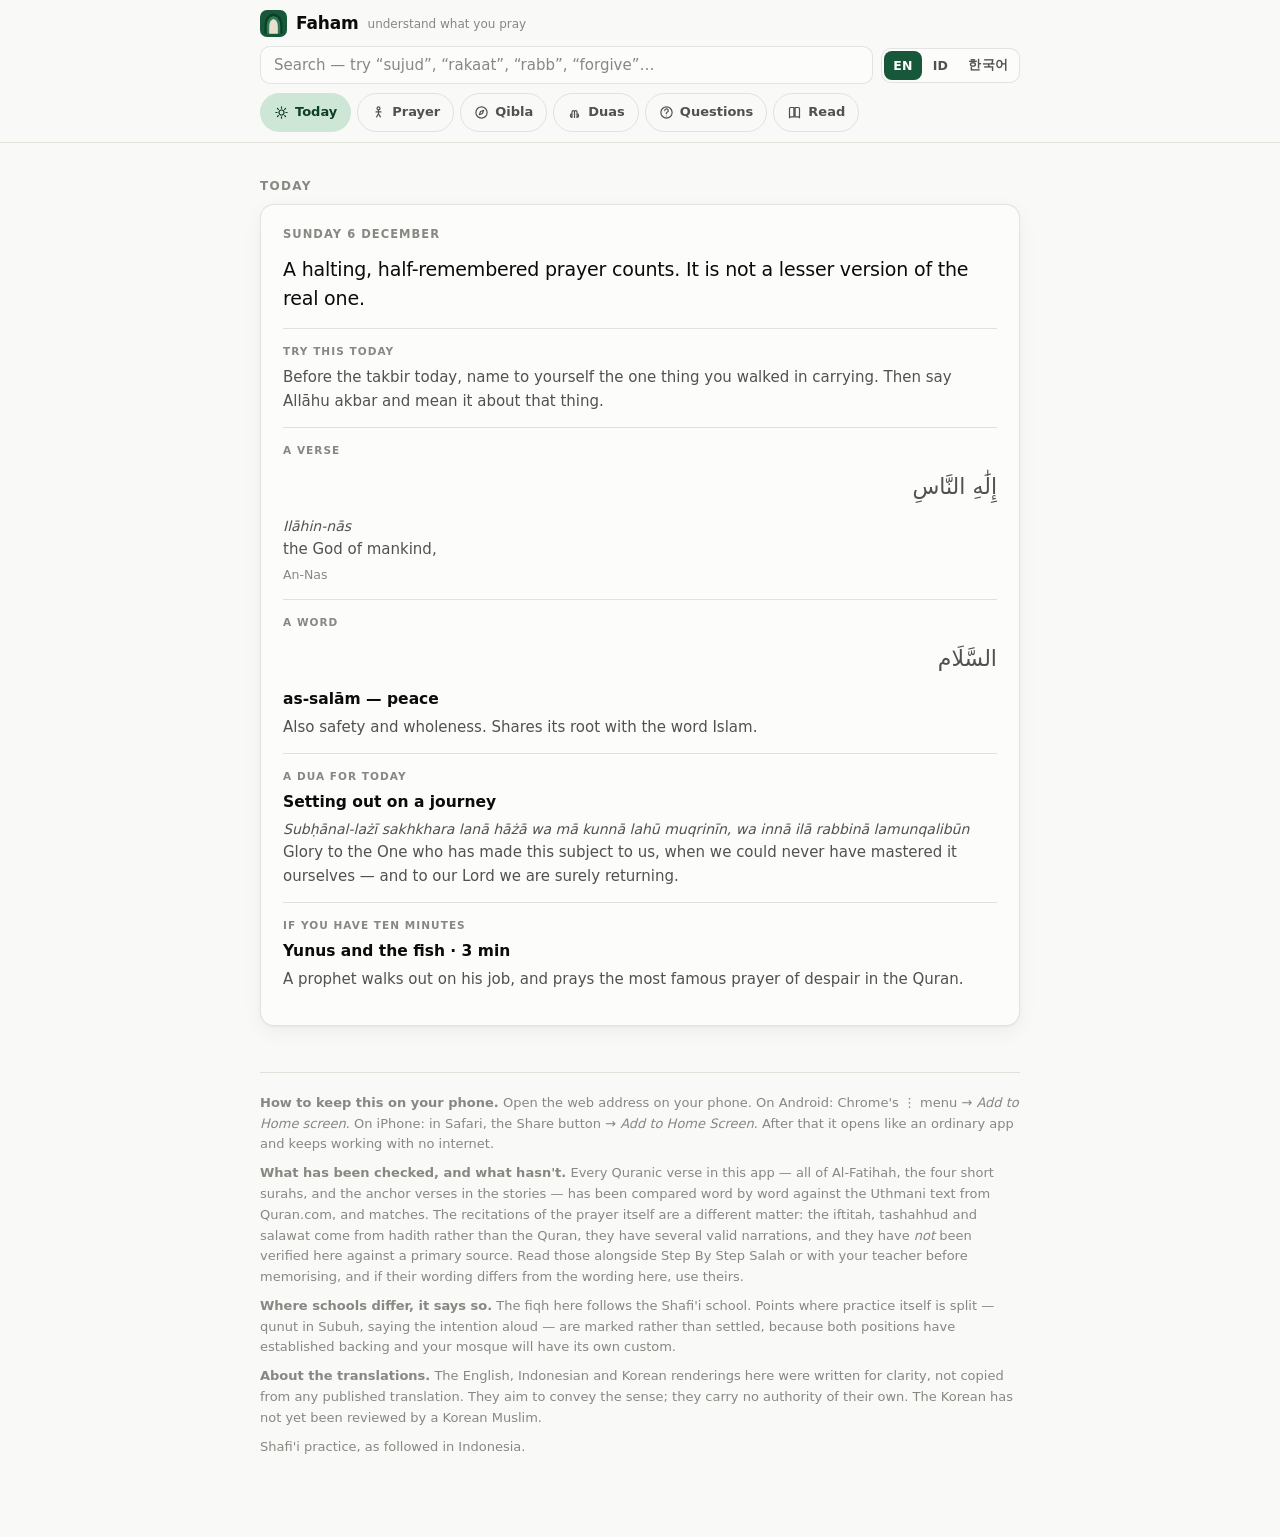
==== commit c318d46b: "Add files via upload" ====
--- a/index.html
+++ b/index.html
@@ -3,14 +3,14 @@
 <head>
 <meta charset="utf-8">
 <meta name="viewport" content="width=device-width, initial-scale=1, viewport-fit=cover">
+<meta name="theme-color" content="#fcfcfb">
+<meta name="theme-color" media="(prefers-color-scheme: dark)" content="#0d0d0d">
+<link rel="manifest" href="manifest.webmanifest">
+<link rel="apple-touch-icon" href="apple-touch-icon.png">
 <meta name="apple-mobile-web-app-capable" content="yes">
 <meta name="apple-mobile-web-app-status-bar-style" content="default">
 <meta name="apple-mobile-web-app-title" content="Faham">
 <meta name="theme-color" content="#fcfcfb">
-<meta name="theme-color" media="(prefers-color-scheme: dark)" content="#0d0d0d">
-<link rel="manifest" href="manifest.webmanifest">
-<link rel="apple-touch-icon" href="apple-touch-icon.png">
-<link rel="icon" type="image/png" sizes="192x192" href="icon-192.png">
 <title>Faham — understand what you pray</title>
 <style>
 :root{
@@ -432,7 +432,7 @@
   <section id="why" data-view="read">
     <p class="sec-h" data-id="Mulai dari sini" data-ko="시작하기">Start here</p>
     <h2 data-id="Sebelum bahasa Arabnya" data-ko="아랍어에 앞서">Before the Arabic</h2>
-    <p class="sec-lede" data-id="Kamu bilang menghafal bahasa Arab tidak membuatmu memahami Islam. Itu benar, dan justru itulah sebabnya aplikasi ini ada. Baca lima bagian ini lebih dulu — inilah bingkai bagi semua yang lain." data-ko="아랍어를 외운다고 이슬람을 이해하게 되는 것은 아니라는 말에서 이 앱이 시작되었습니다. 맞는 말이고, 그래서 이 앱이 있습니다. 이 다섯 편을 먼저 읽으십시오 — 나머지 전부가 여기에 걸려 있습니다.">You said memorising Arabic doesn't make you understand Islam. That's correct, and it's the reason this app exists. Read these five first — they're the frame everything else hangs on.</p>
+    <p class="sec-lede" data-id="Kamu bilang menghafal bahasa Arab tidak membuatmu memahami Islam. Itu benar, dan justru itulah sebabnya aplikasi ini ada. Baca lima bagian ini lebih dulu — inilah bingkai bagi semua yang lain." data-ko="아랍어를 외운다고 이슬람을 이해하게 되는 것은 아니라는 말에서 이 앱이 시작되었습니다. 맞는 말이고, 그래서 이 앱이 있습니다. 이 다섯 편을 먼저 읽으세요 — 나머지 전부가 여기에 걸려 있습니다.">You said memorising Arabic doesn't make you understand Islam. That's correct, and it's the reason this app exists. Read these five first — they're the frame everything else hangs on.</p>
     <div id="concepts"></div>
   </section>
 
@@ -446,36 +446,36 @@
   <section id="stories" data-view="read">
     <p class="sec-h" data-id="Kisah" data-ko="이야기">Stories</p>
     <h2 data-id="Ketika yang teknis terasa berat" data-ko="기술적인 부분이 버거울 때">When the technical part is too much</h2>
-    <p class="sec-lede" data-id="Sepuluh kisah, diurutkan dari yang terpendek. Masing-masing dituturkan dengan bahasa biasa, dengan dua atau tiga ayat ditampilkan utuh dalam bahasa Arab di titik cerita berbelok. Tidak ada yang perlu dihafal, tidak ada urutan yang harus benar. Pilih sesuai sisa tenagamu." data-ko="열 편의 이야기를 짧은 순서로 담았습니다. 각각 평이한 산문으로 전하며, 이야기가 꺾이는 자리에 두세 구절을 아랍어 원문으로 실었습니다. 외울 것도, 맞춰야 할 순서도 없습니다. 남은 기운에 맞춰 고르십시오. (아직 한국어로 번역되지 않았습니다.)">Ten stories, sorted shortest first. Each one is told in plain prose — read it in English, tap for Indonesian — with two or three verses given in full Arabic where the story turns. No memorising, no sequence to get right. Pick one by how much energy you have.</p>
+    <p class="sec-lede" data-id="Sepuluh kisah, diurutkan dari yang terpendek. Masing-masing dituturkan dengan bahasa biasa, dengan dua atau tiga ayat ditampilkan utuh dalam bahasa Arab di titik cerita berbelok. Tidak ada yang perlu dihafal, tidak ada urutan yang harus benar. Pilih sesuai sisa tenagamu." data-ko="열 편의 이야기를 짧은 순서로 담았습니다. 각각 평이한 산문으로 전하며, 이야기가 꺾이는 자리에 두세 구절을 아랍어 원문으로 실었습니다. 외울 것도, 맞춰야 할 순서도 없습니다. 남은 기운에 맞춰 고르세요. (아직 한국어로 번역되지 않았습니다.)">Ten stories, sorted shortest first. Each one is told in plain prose — read it in English, tap for Indonesian — with two or three verses given in full Arabic where the story turns. No memorising, no sequence to get right. Pick one by how much energy you have.</p>
     <div id="storyIndex"></div>
     <div id="reader" class="hidden"></div>
   </section>
 
   <section id="rakaat" data-view="prayer">
     <p class="sec-h" data-id="Rakaat" data-ko="라카아">Rakaat</p>
-    <h2 data-id="Berapa jumlahnya, dan apa yang berubah" data-ko="몇 번이며, 무엇이 달라지는가">How many, and what changes</h2>
+    <h2 data-id="Berapa jumlahnya, dan apa yang berubah" data-ko="몇 번이며, 무엇이 달라질까요">How many, and what changes</h2>
     <p class="sec-lede" data-id="Satu rakaat adalah satu siklus penuh: berdiri, rukuk, dua kali sujud, lalu kembali. Sholat hanyalah siklus itu yang diulang sejumlah tertentu. Hampir semua kebingungan pemula adalah tentang apa yang berubah dari satu siklus ke siklus berikutnya — jadi di sinilah semuanya dijabarkan." data-ko="한 라카아는 하나의 온전한 순환입니다. 서고, 굽히고, 두 번 엎드리면 처음으로 돌아옵니다. 예배는 그 순환을 정해진 횟수만큼 반복하는 것입니다. 초보자의 혼란은 거의 전부 한 순환과 다음 순환 사이에 무엇이 달라지는가에 관한 것이므로, 여기에 그것을 펼쳐 두었습니다.">A rakaat is one full cycle: stand, bow, prostrate twice, and you're back. Prayers are just that cycle repeated a set number of times. Almost every beginner's confusion is about what changes between one cycle and the next — so here it is, spelled out.</p>
 
     <div id="rakaatVisuals"></div>
 
     <table class="tbl">
-      <thead><tr><th data-id="Sholat">Prayer</th><th class="n" data-id="Rakaat" data-ko="라카아">Rakaat</th><th data-id="Suara">Voice</th><th data-id="Apa yang berbeda">What's different</th></tr></thead>
+      <thead><tr><th data-id="Sholat" data-ko="예배">Prayer</th><th class="n" data-id="Rakaat" data-ko="라카아">Rakaat</th><th data-id="Suara" data-ko="소리">Voice</th><th data-id="Apa yang berbeda" data-ko="무엇이 다른가">What's different</th></tr></thead>
       <tbody id="prayerTable"></tbody>
     </table>
 
     <div class="callout blue">
-      <b data-id="Tiga aturan yang menjelaskan semuanya">The three rules that explain everything</b>
-      <span data-id="1. Al-Fatihah dibaca di &lt;em&gt;setiap rakaat&lt;/em&gt; — dalam mazhab Syafi'i ini tetap berlaku meski kamu bermakmum. 2. Surah pendek tambahan hanya di &lt;em&gt;rakaat 1 dan 2&lt;/em&gt; — tidak pernah di rakaat ke-3 atau ke-4. 3. Kamu duduk untuk tasyahud awal setelah rakaat 2 setiap kali sholat itu lebih dari dua rakaat. Kuasai ketiganya dan kamu bisa menyusun sendiri sholat apa pun.">1. Al-Fatihah is recited in <em>every rakaat</em> — in the Shafi'i school this holds even when you are following an imam. 2. The extra short surah is added <em>only in rakaat 1 and 2</em> — never in the 3rd or 4th. 3. You sit for a middle tashahhud after rakaat 2 whenever the prayer has more than two rakaat. Learn those three and you can work out any prayer yourself.</span>
+      <b data-id="Tiga aturan yang menjelaskan semuanya" data-ko="모든 것을 설명하는 세 가지 규칙">The three rules that explain everything</b>
+      <span data-id="1. Al-Fatihah dibaca di &lt;em&gt;setiap rakaat&lt;/em&gt; — dalam mazhab Syafi'i ini tetap berlaku meski kamu bermakmum. 2. Surah pendek tambahan hanya di &lt;em&gt;rakaat 1 dan 2&lt;/em&gt; — tidak pernah di rakaat ke-3 atau ke-4. 3. Kamu duduk untuk tasyahud awal setelah rakaat 2 setiap kali sholat itu lebih dari dua rakaat. Kuasai ketiganya dan kamu bisa menyusun sendiri sholat apa pun." data-ko="1. 알파티하는 &lt;em&gt;모든 라카아&lt;/em&gt;에서 낭송합니다 — 샤피이 학파에서는 이맘 뒤에서 예배할 때도 마찬가지입니다. 2. 짧은 수라를 더하는 것은 &lt;em&gt;1·2번째 라카아&lt;/em&gt;뿐입니다 — 3번째나 4번째에는 절대 넣지 않습니다. 3. 라카아가 둘보다 많은 예배에서는 2번째 라카아 뒤에 중간 타샤후드를 위해 앉습니다. 이 셋만 익히면 어떤 예배든 스스로 짜맞출 수 있습니다.">1. Al-Fatihah is recited in <em>every rakaat</em> — in the Shafi'i school this holds even when you are following an imam. 2. The extra short surah is added <em>only in rakaat 1 and 2</em> — never in the 3rd or 4th. 3. You sit for a middle tashahhud after rakaat 2 whenever the prayer has more than two rakaat. Learn those three and you can work out any prayer yourself.</span>
     </div>
 
     <div class="callout green">
-      <b data-id="Tiga hal yang hanya berlaku saat bermakmum">Three things that only apply behind an imam</b>
-      <span data-id="Panduan di bawah mengandaikan kamu sholat sendiri, dan di situlah kamu akan mulai. Saat berjamaah: kamu selalu membaca &lt;em&gt;pelan&lt;/em&gt;, bahkan pada sholat yang ditandai keras — yang mengeraskan bacaan adalah imam. Kamu juga tidak menambah surah pendek pada sholat jahr; kamu mendengarkan bacaan imam. Dan kalau kamu datang terlambat lalu mendapati imam sudah rukuk, rakaat itu tetap terhitung untukmu dan kamu tidak wajib menyelesaikan Al-Fatihah.">The walkthroughs below assume you are praying alone, which is where you'll start. In congregation: you always recite <em>silently</em>, even in the prayers marked aloud — the "aloud" applies to the imam. You don't add a short surah in the loud prayers; you listen to his instead. And if you arrive late and catch the imam already bowing, that rakaat still counts for you and you are not required to complete Al-Fatihah for it.</span>
+      <b data-id="Tiga hal yang hanya berlaku saat bermakmum" data-ko="이맘 뒤에서 예배할 때만 적용되는 세 가지">Three things that only apply behind an imam</b>
+      <span data-id="Panduan di bawah mengandaikan kamu sholat sendiri, dan di situlah kamu akan mulai. Saat berjamaah: kamu selalu membaca &lt;em&gt;pelan&lt;/em&gt;, bahkan pada sholat yang ditandai keras — yang mengeraskan bacaan adalah imam. Kamu juga tidak menambah surah pendek pada sholat jahr; kamu mendengarkan bacaan imam. Dan kalau kamu datang terlambat lalu mendapati imam sudah rukuk, rakaat itu tetap terhitung untukmu dan kamu tidak wajib menyelesaikan Al-Fatihah." data-ko="아래 안내는 혼자 예배하는 경우를 기준으로 합니다. 처음에는 대개 그렇게 시작하니까요. 함께 예배할 때는 이렇습니다. 소리 내어 낭송한다고 표시된 예배에서도 나는 늘 &lt;em&gt;조용히&lt;/em&gt; 낭송합니다 — 소리 내는 것은 이맘입니다. 소리 내는 예배에서는 짧은 수라도 따로 더하지 않고, 이맘의 낭송을 듣습니다. 그리고 늦게 도착해 이맘이 이미 루쿠 중이었다면, 그 라카아는 인정되고 알파티하를 다 낭송하지 않아도 됩니다.">The walkthroughs below assume you are praying alone, which is where you'll start. In congregation: you always recite <em>silently</em>, even in the prayers marked aloud — the "aloud" applies to the imam. You don't add a short surah in the loud prayers; you listen to his instead. And if you arrive late and catch the imam already bowing, that rakaat still counts for you and you are not required to complete Al-Fatihah for it.</span>
     </div>
 
     <div class="callout">
-      <b data-id="Dua pengecualian dari hitungan di atas">Two exceptions to the counts above</b>
-      <span data-id="Pada hari Jumat, sholat Jumat menggantikan Dzuhur dan jumlahnya 2 rakaat, bukan 4, didahului khutbah. Dan saat bepergian, sholat yang 4 rakaat boleh diringkas menjadi 2 (qasar). Keduanya belum perlu kamu pikirkan sekarang — tapi tabel ini bukan gambaran lengkap, dan lebih baik tahu sekarang daripada bingung di masjid nanti.">On Friday, Jumat prayer replaces Dzuhur and is 2 rakaat rather than 4, preceded by the khutbah. And when travelling, the 4-rakaat prayers may be shortened to 2 (qasr). Neither is something to worry about yet — but the table isn't the whole picture, and it's better to know that now than to be confused in a mosque later.</span>
+      <b data-id="Dua pengecualian dari hitungan di atas" data-ko="위 횟수의 두 가지 예외">Two exceptions to the counts above</b>
+      <span data-id="Pada hari Jumat, sholat Jumat menggantikan Dzuhur dan jumlahnya 2 rakaat, bukan 4, didahului khutbah. Dan saat bepergian, sholat yang 4 rakaat boleh diringkas menjadi 2 (qasar). Keduanya belum perlu kamu pikirkan sekarang — tapi tabel ini bukan gambaran lengkap, dan lebih baik tahu sekarang daripada bingung di masjid nanti." data-ko="금요일에는 주무아 예배가 주흐르를 대신하며, 4라카아가 아니라 2라카아이고 앞에 쿠트바(설교)가 있습니다. 그리고 여행 중에는 4라카아 예배를 2라카아로 줄일 수 있습니다(까스르). 둘 다 지금 걱정할 일은 아닙니다 — 다만 위 표가 전부는 아니니, 나중에 마스지드에서 당황하기보다 지금 알아 두는 편이 낫습니다.">On Friday, Jumat prayer replaces Dzuhur and is 2 rakaat rather than 4, preceded by the khutbah. And when travelling, the 4-rakaat prayers may be shortened to 2 (qasr). Neither is something to worry about yet — but the table isn't the whole picture, and it's better to know that now than to be confused in a mosque later.</span>
     </div>
 
     <p class="sec-h" style="margin-top:30px" data-id="Satu rakaat, dalam gambar" data-ko="한 라카아, 그림으로">One rakaat, in pictures</p>
@@ -489,7 +489,7 @@
   <section id="words" data-view="prayer">
     <p class="sec-h" data-id="Dalam sholat" data-ko="예배 안에서">In the prayer</p>
     <h2 data-id="Semua yang kamu ucapkan, dan artinya" data-ko="당신이 말하는 모든 것과 그 뜻">Everything you say, and what it means</h2>
-    <p class="sec-lede" data-id="Berurutan, dari takbiratul ihram sampai salam. Buka <b>Selami lebih dalam</b> kalau kamu ingin alasannya, bukan sekadar ringkasannya." data-ko="여는 타크비르부터 맺는 살람까지 순서대로입니다. 요약이 아니라 이유를 알고 싶으면 <b>더 깊이 보기</b>를 펼치십시오.">In order, from the opening takbir to the closing salam. Tap <b>Bahasa Indonesia</b> on any line for the Indonesian meaning; open <b>Go deeper</b> when you want the reasoning rather than the summary.</p>
+    <p class="sec-lede" data-id="Berurutan, dari takbiratul ihram sampai salam. Buka <b>Selami lebih dalam</b> kalau kamu ingin alasannya, bukan sekadar ringkasannya." data-ko="여는 타크비르부터 맺는 살람까지 순서대로입니다. 요약이 아니라 이유를 알고 싶으면 <b>더 깊이 보기</b>를 펼치세요.">In order, from the opening takbir to the closing salam. Tap <b>Bahasa Indonesia</b> on any line for the Indonesian meaning; open <b>Go deeper</b> when you want the reasoning rather than the summary.</p>
     <div id="parts"></div>
   </section>
 
@@ -516,8 +516,8 @@
 
   <section id="qibla" data-view="qibla">
     <p class="sec-h" data-id="Kiblat" data-ko="키블라">Qibla</p>
-    <h2 data-id="Arah kiblat" data-ko="어느 쪽을 향할 것인가">Which way to face</h2>
-    <p class="sec-lede" data-id="Menghitung arah kiblat dari posisimu saat ini. Perlu izin lokasi, dan kompas ponsel untuk jarum yang bergerak. Baca peringatannya di bawah — kompas ponsel gampang meleset." data-ko="현재 위치에서 카바 방향을 계산합니다. 위치 권한이 필요하며, 바늘이 움직이려면 휴대폰 나침반이 필요합니다. 아래 주의 사항을 읽어 보십시오 — 휴대폰 나침반은 쉽게 어긋납니다.">Works out the direction to the Kaaba from where you are. It needs location permission, and your phone's compass for the moving needle. Read the caution below — phone compasses are easily thrown off.</p>
+    <h2 data-id="Arah kiblat" data-ko="어느 쪽을 향해야 할까요">Which way to face</h2>
+    <p class="sec-lede" data-id="Menghitung arah kiblat dari posisimu saat ini. Perlu izin lokasi, dan kompas ponsel untuk jarum yang bergerak. Baca peringatannya di bawah — kompas ponsel gampang meleset." data-ko="현재 위치에서 카바 방향을 계산합니다. 위치 권한이 필요하며, 바늘이 움직이려면 휴대폰 나침반이 필요합니다. 아래 주의 사항을 읽어 보세요 — 휴대폰 나침반은 쉽게 어긋납니다.">Works out the direction to the Kaaba from where you are. It needs location permission, and your phone's compass for the moving needle. Read the caution below — phone compasses are easily thrown off.</p>
     <div id="qiblaPanel"></div>
   </section>
 
@@ -537,11 +537,11 @@
   </section>
 
   <footer>
-    <p><b>How to keep this on your phone.</b> Android: download the file, open your Files app, tap it and choose <em>Open with Chrome</em>, then Chrome's ⋮ menu → <em>Add to Home screen</em>. iPhone is different: Safari will not add a local file to the home screen, so either save it to the Files app and open it from there, or put the file at a web address — once it has a real URL, Share → <em>Add to Home Screen</em> gives you a proper app icon on both phones. Either way it works with no internet once loaded.</p>
-    <p><b>What has been checked, and what hasn't.</b> Every Quranic verse in this file — all of Al-Fatihah, the four short surahs, and the anchor verses in the stories — has been compared word by word against the Uthmani text from Quran.com, and matches. The recitations of the prayer itself are a different matter: the iftitah, tashahhud and salawat come from hadith rather than the Quran, they have several valid narrations, and I have <em>not</em> been able to verify them against a primary source. Read those alongside Step By Step Salah or your teacher before memorising, and if their wording differs from mine, use theirs.</p>
-    <p><b>Where schools differ, I've said so.</b> The fiqh here follows the Shafi'i school. Points where Indonesian practice itself is split — qunut in Subuh, saying the intention aloud — are marked rather than settled, because both positions have established backing and your mosque will have its own custom.</p>
-    <p><b>The translations are mine.</b> Plain English and plain Indonesian renderings written for clarity, not copies of Kemenag's or any published translation. They aim to convey the sense; they carry no authority of their own.</p>
-    <p>Shafi'i practice, as followed in Indonesia. Built 28 July 2026.</p>
+    <p><b data-id="Cara menyimpan ini di ponselmu." data-ko="이 앱을 휴대폰에 두는 방법.">How to keep this on your phone.</b><span data-id=" Buka alamat webnya di ponsel. Di Android: menu &#8942; Chrome → <em>Tambahkan ke layar utama</em>. Di iPhone: di Safari, tombol Bagikan → <em>Tambahkan ke Layar Utama</em>. Sesudah itu ia terbuka seperti aplikasi biasa dan tetap jalan tanpa internet." data-ko=" 휴대폰에서 웹 주소를 엽니다. 안드로이드는 크롬의 &#8942; 메뉴 → <em>홈 화면에 추가</em>, 아이폰은 사파리의 공유 버튼 → <em>홈 화면에 추가</em>를 누릅니다. 그다음부터는 일반 앱처럼 열리고, 인터넷 없이도 작동합니다."> Open the web address on your phone. On Android: Chrome's &#8942; menu → <em>Add to Home screen</em>. On iPhone: in Safari, the Share button → <em>Add to Home Screen</em>. After that it opens like an ordinary app and keeps working with no internet.</span></p>
+    <p><b data-id="Apa yang sudah diperiksa, dan apa yang belum." data-ko="무엇을 확인했고, 무엇을 확인하지 못했는가.">What has been checked, and what hasn't.</b><span data-id=" Setiap ayat Al-Quran dalam aplikasi ini — seluruh Al-Fatihah, empat surah pendek, dan ayat-ayat rujukan dalam kisah-kisahnya — sudah dicocokkan kata per kata dengan teks Utsmani dari Quran.com, dan cocok. Bacaan sholatnya lain soal: doa iftitah, tasyahud, dan sholawat berasal dari hadis, bukan Al-Quran, punya beberapa riwayat yang sama-sama sahih, dan <em>belum</em> dicocokkan di sini dengan sumber primer. Bacalah bagian itu bersama Step By Step Salah atau bersama gurumu sebelum menghafal; kalau redaksinya berbeda, pakai yang dari mereka." data-ko=" 이 앱에 실린 꾸란 구절 — 알파티하 전문, 네 편의 짧은 수라, 이야기마다 붙은 근거 구절 — 은 Quran.com의 우스만 판본과 한 단어씩 대조했고, 일치합니다. 예배의 낭송문은 사정이 다릅니다. 이프티타흐, 타샤후드, 살라와트는 꾸란이 아니라 하디스에서 온 것이라 전승된 표현이 여럿이고, 여기서는 1차 자료와 대조하지 <em>못했습니다</em>. 외우기 전에 Step By Step Salah나 선생님과 함께 확인하시고, 표현이 다르면 그쪽을 따르세요."> Every Quranic verse in this app — all of Al-Fatihah, the four short surahs, and the anchor verses in the stories — has been compared word by word against the Uthmani text from Quran.com, and matches. The recitations of the prayer itself are a different matter: the iftitah, tashahhud and salawat come from hadith rather than the Quran, they have several valid narrations, and they have <em>not</em> been verified here against a primary source. Read those alongside Step By Step Salah or with your teacher before memorising, and if their wording differs from the wording here, use theirs.</span></p>
+    <p><b data-id="Di mana mazhab berbeda, itu disebutkan." data-ko="학파가 갈리는 곳은 갈린다고 밝혔습니다.">Where schools differ, it says so.</b><span data-id=" Fikih di sini mengikuti mazhab Syafi&#39;i. Titik-titik yang di Indonesia sendiri terbelah — qunut Subuh, melafalkan niat — ditandai, bukan diputuskan, karena kedua pendapat punya dasar yang mapan dan masjidmu punya kebiasaannya sendiri." data-ko=" 여기 실린 피끄흐는 샤피이 학파를 따릅니다. 학파에 따라 갈리는 지점 — 파즈르의 쿠누트, 의도를 소리 내어 말하는 것 — 은 결론을 내리지 않고 갈린다고만 적었습니다. 어느 쪽에도 확립된 근거가 있고, 다니는 마스지드마다 관행이 다르기 때문입니다."> The fiqh here follows the Shafi'i school. Points where practice itself is split — qunut in Subuh, saying the intention aloud — are marked rather than settled, because both positions have established backing and your mosque will have its own custom.</span></p>
+    <p><b data-id="Tentang terjemahannya." data-ko="번역에 대하여.">About the translations.</b><span data-id=" Terjemahan Inggris, Indonesia, dan Korea di sini ditulis ulang agar jelas, bukan salinan dari terjemahan terbitan mana pun. Tujuannya menyampaikan maksud; semuanya tidak membawa otoritas apa pun. Bagian bahasa Koreanya belum diperiksa oleh muslim Korea." data-ko=" 여기 실린 영어·인도네시아어·한국어 번역은 뜻을 분명히 전하려고 새로 쓴 것이며, 어떤 공인 번역본의 인용도 아닙니다. 뜻을 전하는 것이 목적일 뿐, 그 자체로 권위를 갖지 않습니다. 한국어는 아직 한국인 무슬림의 검수를 거치지 않았습니다."> The English, Indonesian and Korean renderings here were written for clarity, not copied from any published translation. They aim to convey the sense; they carry no authority of their own. The Korean has not yet been reviewed by a Korean Muslim.</span></p>
+    <p data-id="Praktik Syafi&#39;i sebagaimana diikuti di Indonesia." data-ko="인도네시아에서 따르는 샤피이 학파의 관행을 기준으로 했습니다.">Shafi'i practice, as followed in Indonesia.</p>
   </footer>
 </div>
 
@@ -555,51 +555,51 @@
   l:["Your instinct to be uneasy about this is sound. The Quran itself repeatedly criticises people who carry scripture without understanding it, and describes itself as a book to be reflected on rather than merely recited.",
      "The practical order that follows: learn what a phrase means before you drill the sound of it. Then when you say it in prayer, you're saying something rather than performing something. The memorising still has to happen — it just stops being the whole job."],
   lid:["Kegelisahanmu soal ini masuk akal. Al-Quran sendiri berulang kali mengkritik orang yang membawa kitab tanpa memahaminya, dan menyebut dirinya sebagai kitab untuk direnungkan, bukan sekadar dilafalkan.",
-     "Urutan praktisnya: pahami arti sebuah kalimat sebelum melatih bunyinya. Dengan begitu, saat kamu mengucapkannya dalam sholat, kamu sedang mengatakan sesuatu — bukan sekadar menampilkan sesuatu. Hafalan tetap perlu, hanya saja ia berhenti menjadi satu-satunya pekerjaan."]},
+     "Urutan praktisnya: pahami arti sebuah kalimat sebelum melatih bunyinya. Dengan begitu, saat kamu mengucapkannya dalam sholat, kamu sedang mengatakan sesuatu — bukan sekadar menampilkan sesuatu. Hafalan tetap perlu — hanya saja ia bukan lagi seluruh pekerjaannya."]},
 
  {t:"Why Arabic at all, if I don't speak it", tid:"Mengapa harus bahasa Arab, kalau aku tidak bisa berbahasa Arab",
   s:"Because the prayer is a shared script. A Muslim from Jakarta, Cairo or Bosnia stands in the same row saying the same words — no translation drift, no version that says something slightly different, no one left out because the imam speaks another language.",
-  sid:"Karena sholat adalah naskah bersama. Muslim dari Jakarta, Kairo, atau Bosnia berdiri di saf yang sama dengan kata-kata yang sama — tanpa pergeseran terjemahan, tanpa versi yang artinya sedikit berbeda, tanpa ada yang tersisih karena imamnya berbahasa lain.",
+  sid:"Karena sholat adalah naskah bersama. Muslim dari Jakarta, Kairo, atau Bosnia berdiri di saf yang sama dan mengucapkan kata-kata yang sama — tanpa pergeseran terjemahan, tanpa versi yang artinya sedikit berbeda, tanpa ada yang tersisih karena imamnya berbahasa lain.",
   l:["There's a second reason that matters more once you've felt it. Translation always chooses. Every English rendering of the Quran is one reading among several defensible ones, and the choices get baked in invisibly. Keeping the original in the prayer keeps the source fixed while the understanding grows.",
      "But none of that argues for reciting without comprehension. The historical norm was that people understood roughly what they were saying, because they spoke the language. You're rebuilding that comprehension from the other direction — which is more work, and entirely the right instinct."],
-  lid:["Ada alasan kedua yang lebih terasa setelah kamu mengalaminya. Terjemahan selalu memilih. Setiap terjemahan Quran adalah satu pembacaan dari beberapa yang sama-sama bisa dipertahankan, dan pilihan itu ikut tertanam tanpa terlihat. Mempertahankan teks asli dalam sholat membuat sumbernya tetap, sementara pemahamanmu terus tumbuh.",
+  lid:["Ada alasan kedua yang lebih penting — tapi baru terasa setelah kamu mengalaminya sendiri. Terjemahan selalu memilih. Setiap terjemahan Quran adalah satu pembacaan dari beberapa yang sama-sama bisa dipertahankan, dan pilihan itu ikut tertanam tanpa terlihat. Mempertahankan teks asli dalam sholat membuat sumbernya tetap, sementara pemahamanmu terus tumbuh.",
      "Tapi itu semua bukan alasan untuk membaca tanpa mengerti. Yang normal secara sejarah adalah orang memahami kurang lebih apa yang mereka ucapkan, karena mereka memang berbahasa itu. Kamu sedang membangun ulang pemahaman itu dari arah sebaliknya — lebih berat, dan justru naluri yang benar."]},
 
  {t:"Why five times, spread across the day", tid:"Mengapa lima kali, tersebar sepanjang hari",
   s:"The spacing is the point. Five short interruptions placed at dawn, midday, afternoon, sunset and night mean no stretch of your waking life goes more than a few hours without a deliberate pause. It's a rhythm, not five separate errands.",
-  sid:"Jaraknya itulah intinya. Lima jeda pendek di waktu subuh, tengah hari, sore, matahari terbenam, dan malam berarti tidak ada bagian hidupmu yang terjaga lebih dari beberapa jam tanpa jeda yang disengaja. Ini ritme, bukan lima urusan terpisah.",
+  sid:"Jaraknya itulah intinya. Lima jeda pendek pada waktu subuh, tengah hari, sore, senja, dan malam berarti tidak ada bagian harimu yang berjalan lebih dari beberapa jam tanpa satu perhentian yang disengaja. Ini ritme, bukan lima urusan terpisah.",
   l:["Notice where they fall: at the boundaries of the day's natural segments. Waking. The peak of work. The tiring stretch after it. The end of the working day. Before sleep. Each is a hinge where attention tends to drift, and each gets a few minutes that belong to something other than what you were just doing.",
      "This is also why doing one prayer consistently beats doing five sporadically at the start. The rhythm is what changes you; a burst of effort that collapses in week three doesn't."],
-  lid:["Perhatikan letaknya: di batas-batas alami segmen hari. Bangun tidur. Puncak kerja. Waktu lelah setelahnya. Akhir jam kerja. Sebelum tidur. Masing-masing adalah engsel di mana perhatian mudah melayang, dan masing-masing mendapat beberapa menit yang bukan milik apa yang baru saja kamu kerjakan.",
+  lid:["Perhatikan letaknya: di batas-batas alami segmen hari. Bangun tidur. Puncak kerja. Waktu lelah setelahnya. Akhir jam kerja. Sebelum tidur. Masing-masing adalah engsel, tempat perhatian mudah melayang, dan masing-masing mendapat beberapa menit yang bukan milik apa yang baru saja kamu kerjakan.",
      "Ini juga sebabnya satu sholat yang konsisten lebih baik daripada lima yang sesekali di awal. Ritmelah yang mengubahmu; ledakan usaha yang runtuh di minggu ketiga tidak."]},
 
  {t:"What the postures are actually saying", tid:"Apa yang sebenarnya dikatakan oleh gerakan-gerakannya",
   s:"The prayer is an argument made with the body. You stand upright and address God directly; you bow to acknowledge rank; you put your forehead — the highest, proudest part of you — on the floor. The sequence descends, then returns you to standing.",
-  sid:"Sholat adalah pernyataan yang disampaikan dengan tubuh. Kamu berdiri tegak dan berbicara langsung; kamu rukuk untuk mengakui kedudukan; kamu meletakkan dahi — bagian dirimu yang paling tinggi dan paling angkuh — di lantai. Urutannya menurun, lalu mengembalikanmu berdiri.",
+  sid:"Sholat adalah sebuah argumen yang disusun dengan tubuh. Kamu berdiri tegak dan berbicara langsung kepada Allah; kamu rukuk untuk mengakui siapa yang lebih tinggi; kamu meletakkan dahi — bagian dirimu yang paling tinggi dan paling angkuh — di lantai. Urutannya menurun, lalu mengembalikanmu berdiri.",
   l:["Read the words attached to each position and the logic becomes obvious. Standing carries Al-Fatihah — a request for guidance. Bowing carries 'glory to my Lord, the Magnificent'. Prostration carries 'glory to my Lord, the Most High', said at the lowest point you can physically reach. The words and the body say the same thing twice, in two languages.",
      "That's also the answer to feeling mechanical. If the movements feel empty, it's usually because they've been separated from the sentences they're carrying. Put them back together and the shape stops being choreography."],
   lid:["Baca kata-kata yang menyertai setiap posisi dan logikanya menjadi jelas. Berdiri membawa Al-Fatihah — permohonan petunjuk. Rukuk membawa 'Maha Suci Tuhanku Yang Maha Agung'. Sujud membawa 'Maha Suci Tuhanku Yang Maha Tinggi', diucapkan di titik terendah yang bisa dicapai tubuhmu. Kata dan tubuh mengatakan hal yang sama dua kali, dalam dua bahasa.",
-     "Itu juga jawaban atas rasa mekanis. Kalau gerakan terasa kosong, biasanya karena ia terpisah dari kalimat yang dibawanya. Satukan kembali, dan bentuknya berhenti menjadi koreografi."]},
+     "Itu juga jawaban untuk rasa bahwa sholat cuma gerakan. Kalau gerakannya terasa kosong, biasanya karena ia terpisah dari kalimat yang dibawanya. Satukan kembali, dan bentuknya tidak lagi sekadar koreografi."]},
 
  {t:"Where an app stops being enough", tid:"Di titik mana aplikasi tidak lagi cukup",
-  s:"This file can give you meaning, structure and vocabulary. It cannot hear your pronunciation, see your posture, or answer the question you haven't thought to ask yet. Those need a person — and one hour with one early beats fifty hours of self-study later.",
-  sid:"File ini bisa memberimu makna, struktur, dan kosakata. Ia tidak bisa mendengar pelafalanmu, melihat posturmu, atau menjawab pertanyaan yang belum terpikir olehmu. Itu butuh manusia — dan satu jam bersama seorang guru di awal lebih berharga daripada lima puluh jam belajar sendiri di kemudian hari.",
-  l:["Concretely: ask at the nearest masjid whether there's a majelis taklim or pengajian for beginners, or find one person you trust enough to send basic questions to without embarrassment. Both are more available than they feel from the outside.",
+  s:"This app can give you meaning, structure and vocabulary. It cannot hear your pronunciation, see your posture, or answer the question you haven't thought to ask yet. Those need a person — and one hour with a teacher early on is worth more than fifty hours of self-study later.",
+  sid:"Aplikasi ini bisa memberimu makna, struktur, dan kosakata. Ia tidak bisa mendengar pelafalanmu, melihat posturmu, atau menjawab pertanyaan yang belum terpikir olehmu. Itu butuh manusia — dan satu jam bersama seorang guru di awal lebih berharga daripada lima puluh jam belajar sendiri di kemudian hari.",
+  l:["Concretely: ask at the nearest mosque whether there's a majelis taklim or pengajian for beginners — a study circle — or find one person you trust enough to send basic questions to without embarrassment. Both are more available than they feel from the outside.",
      "The thing you're guarding against is spending months rehearsing a small error until it's permanent — a mispronounced letter that changes a word, a posture that's slightly off. Those are trivial to fix in month one and stubborn by month twelve."],
-  lid:["Konkretnya: tanyakan di masjid terdekat apakah ada majelis taklim atau pengajian untuk pemula, atau cari satu orang yang cukup kamu percaya untuk ditanyai hal-hal mendasar tanpa rasa malu. Keduanya lebih tersedia daripada yang terasa dari luar.",
-     "Yang sedang kamu hindari adalah berbulan-bulan melatih kesalahan kecil sampai jadi permanen — huruf yang salah lafal sehingga mengubah arti kata, atau posisi tubuh yang meleset sedikit. Hal seperti itu mudah diperbaiki di bulan pertama, dan keras kepala di bulan kedua belas."]}
+  lid:["Konkretnya: tanyakan di masjid terdekat apakah ada majelis taklim atau pengajian untuk pemula, atau cari satu orang yang cukup kamu percaya untuk ditanyai hal-hal mendasar tanpa rasa malu. Keduanya jauh lebih mudah didapat daripada kelihatannya dari luar.",
+     "Yang sedang kamu hindari adalah berbulan-bulan melatih kesalahan kecil sampai jadi permanen — huruf yang salah lafal sehingga mengubah arti kata, atau posisi tubuh yang meleset sedikit. Hal seperti itu mudah diperbaiki di bulan pertama, dan sudah membandel di bulan kedua belas."]}
 ];
 
 var PRAYERS = [
- {id:"subuh", name:"Subuh", time:"Dawn", timeid:"Fajar", rak:2, aloud:"Aloud", aloudid:"Keras",
-  diffid:"Sholat terpendek. Qunut dibaca sambil berdiri setelah rukuk pada rakaat ke-2 — sunnah dalam mazhab Syafi'i dan lazim di masjid-masjid NU. Muhammadiyah umumnya tidak membacanya, dan Hanafi serta Hanbali berpendapat tidak ada qunut di Subuh. Keduanya pendapat yang mapan. Tidak ada tasyahud awal — hanya dua rakaat, jadi kamu duduk sekali saja, di akhir.", diff:"Shortest prayer. Qunut is said standing after the bow in rakaat 2 — sunnah in the Shafi'i school, and the usual practice in NU-affiliated mosques. Muhammadiyah generally does not read it, and Hanafi and Hanbali hold there is no qunut in Subuh at all. Both are established positions. No middle tashahhud — only two rakaat, so you sit once, at the end."},
- {id:"dzuhur", name:"Dzuhur", time:"Midday", timeid:"Tengah hari", rak:4, aloud:"Silent", aloudid:"Pelan",
+ {id:"subuh", name:"Subuh", nko:"파즈르", time:"Dawn", timeid:"Fajar", rak:2, aloud:"Aloud", aloudid:"Keras",
+  diffid:"Sholat terpendek. Qunut dibaca sambil berdiri setelah rukuk pada rakaat ke-2 — sunnah dalam mazhab Syafi'i dan lazim di masjid-masjid NU. Muhammadiyah umumnya tidak membacanya, dan mazhab Hanafi serta Hanbali berpendapat tidak ada qunut di Subuh sama sekali. Membacanya dan meninggalkannya sama-sama pendapat yang mapan. Tidak ada tasyahud awal — hanya dua rakaat, jadi kamu duduk sekali saja, di akhir.", diff:"Shortest prayer. Qunut is said standing after the bow in rakaat 2 — sunnah in the Shafi'i school, and the usual practice in NU-affiliated mosques. Muhammadiyah generally does not say it, and the Hanafi and Hanbali schools hold there is no qunut in Subuh at all. Saying it and leaving it out are both well-established positions. No middle tashahhud — only two rakaat, so you sit once, at the end."},
+ {id:"dzuhur", name:"Dzuhur", nko:"주흐르", time:"Midday", timeid:"Tengah hari", rak:4, aloud:"Silent", aloudid:"Pelan",
   diffid:"Dibaca pelan — termasuk Al-Fatihah. Tasyahud awal setelah rakaat 2. Rakaat 3 dan 4 hanya Al-Fatihah, tanpa surah tambahan.", diff:"Recited silently — even Al-Fatihah. Middle tashahhud after rakaat 2. Rakaat 3 and 4 are Al-Fatihah only, no extra surah."},
- {id:"ashar", name:"Ashar", time:"Afternoon", timeid:"Sore", rak:4, aloud:"Silent", aloudid:"Pelan",
+ {id:"ashar", name:"Ashar", nko:"아스르", time:"Afternoon", timeid:"Sore", rak:4, aloud:"Silent", aloudid:"Pelan",
   diffid:"Strukturnya sama persis dengan Dzuhur. Pelan seluruhnya, tasyahud awal setelah rakaat 2, tanpa surah tambahan di rakaat 3 dan 4.", diff:"Identical in structure to Dzuhur. Silent throughout, middle tashahhud after rakaat 2, no extra surah in rakaat 3 and 4."},
- {id:"maghrib", name:"Maghrib", time:"Just after sunset", timeid:"Setelah matahari terbenam", rak:3, aloud:"Aloud in 1–2", aloudid:"Keras di 1–2",
-  diffid:"Satu-satunya sholat dengan jumlah ganjil tiga rakaat. Keras di rakaat 1 dan 2, pelan di rakaat 3. Tasyahud awal setelah rakaat 2, lalu satu rakaat dengan Al-Fatihah saja.", diff:"The only prayer with an odd three rakaat. Aloud in rakaat 1 and 2, silent in rakaat 3. Middle tashahhud after rakaat 2, then a single rakaat with Al-Fatihah only."},
- {id:"isya", name:"Isya", time:"Night", timeid:"Malam", rak:4, aloud:"Aloud in 1–2", aloudid:"Keras di 1–2",
+ {id:"maghrib", name:"Maghrib", nko:"마그립", time:"Just after sunset", timeid:"Setelah matahari terbenam", rak:3, aloud:"Aloud in 1–2", aloudid:"Keras di 1–2",
+  diffid:"Satu-satunya sholat yang jumlah rakaatnya ganjil: tiga. Keras di rakaat 1 dan 2, pelan di rakaat 3. Tasyahud awal setelah rakaat 2, lalu satu rakaat dengan Al-Fatihah saja.", diff:"The only prayer with an odd three rakaat. Aloud in rakaat 1 and 2, silent in rakaat 3. Middle tashahhud after rakaat 2, then a single rakaat with Al-Fatihah only."},
+ {id:"isya", name:"Isya", nko:"이샤", time:"Night", timeid:"Malam", rak:4, aloud:"Aloud in 1–2", aloudid:"Keras di 1–2",
   diffid:"Keras di rakaat 1 dan 2, pelan di rakaat 3 dan 4. Tasyahud awal setelah rakaat 2. Rakaat 3 dan 4 hanya Al-Fatihah.", diff:"Aloud in rakaat 1 and 2, silent in 3 and 4. Middle tashahhud after rakaat 2. Rakaat 3 and 4 are Al-Fatihah only."}
 ];
 
@@ -609,35 +609,35 @@
   ar:"", tl:"", times:"",
   en:"The intention is formed in the heart: which prayer you are about to pray, and that you are praying it for God. Many Indonesians also say it aloud in Arabic beforehand; that spoken form is a customary aid, not the intention itself.",
   id:"Niat dibentuk di dalam hati: sholat apa yang akan kamu kerjakan, dan bahwa kamu mengerjakannya karena Allah. Banyak orang Indonesia juga melafalkannya dalam bahasa Arab sebelum takbir; lafal itu adalah alat bantu yang lazim, bukan niat itu sendiri.",
-  why:"This is the line between an act of worship and a set of movements. Standing, bending and touching your head to the floor is exercise until intention makes it a prayer — which is why it comes first.",
-  whyid:"Inilah garis antara ibadah dan sekadar gerakan. Berdiri, membungkuk, dan menyentuhkan kepala ke lantai hanyalah olahraga sampai niat menjadikannya sholat — karena itu ia datang lebih dulu.",
+  why:"This is the line between an act of worship and a set of movements. Standing, bending and touching your forehead to the floor is only exercise until intention makes it a prayer — which is why the intention comes first.",
+  whyid:"Inilah garis antara ibadah dan sekadar gerakan. Berdiri, membungkuk, dan menyentuhkan dahi ke lantai hanyalah olahraga sampai niat menjadikannya sholat — karena itulah niat diletakkan paling awal.",
   more:["You do not need to say anything out loud for the intention to be valid, and you do not need to compose a formula in your head. Knowing, as you raise your hands, that this is Maghrib and that it is for God — that is the intention.","Scrupulosity here is a known trap. People repeat the intention over and over, restart prayers, and work themselves into anxiety. The tradition treats that as an illness to be resisted, not as extra care."],
-  moreid:["Kamu tidak perlu mengucapkan apa pun dengan suara untuk niat yang sah, dan tidak perlu menyusun rumusan di kepala. Mengetahui, saat mengangkat tangan, bahwa ini Maghrib dan ini karena Allah — itulah niatnya.","Berlebihan di titik ini adalah jebakan yang dikenal. Orang mengulang-ulang niat, membatalkan sholat, dan membuat dirinya cemas. Tradisi memperlakukan itu sebagai penyakit yang harus dilawan, bukan sebagai kehati-hatian tambahan."]},
+  moreid:["Kamu tidak perlu mengucapkan apa pun dengan suara supaya niatmu sah, dan tidak perlu menyusun rumusan apa pun di kepala. Mengetahui, saat mengangkat tangan, bahwa ini Maghrib dan ini karena Allah — itulah niatnya.","Was-was di titik ini adalah jebakan yang sudah terkenal. Orang mengulang-ulang niatnya, mengulang sholat dari awal, dan akhirnya malah cemas sendiri. Para ulama memperlakukannya sebagai penyakit yang harus dilawan, bukan sebagai kehati-hatian ekstra."]},
 
  {id:"takbir", fig:"takbir", pos:"Standing", posid:"Berdiri", n:"Step 1", nid:"Langkah 1", t:"Takbiratul Ihram — the opening", tid:"Takbiratul Ihram — pembuka",
   ar:"اللَّهُ أَكْبَرُ", tl:"Allāhu akbar", times:"Once", timesid:"Sekali",
   en:"God is greater.",
-  id:"Allah Maha Besar.",
+  id:"Allah lebih besar.",
   why:"Not 'greatest' — 'greater'. The sentence is deliberately left open: greater than whatever you walked in carrying. The unanswered email, the argument, the thing you're anxious about. You name none of them, and it covers all of them.",
   whyid:"Bukan 'terbesar' — tapi 'lebih besar'. Kalimatnya sengaja dibiarkan terbuka: lebih besar daripada apa pun yang kamu bawa masuk. Email yang belum dibalas, pertengkaran, hal yang membuatmu cemas. Kamu tidak menyebut satu pun, dan ia mencakup semuanya.",
   more:["The word ihram in the name means to make something forbidden. From this moment, things that were perfectly fine a second ago — talking, eating, turning around — are closed off until you say the salam. You have stepped inside a boundary.","Raising the hands to the shoulders as you say it is the oldest gesture in the prayer, and it reads as both surrender and setting-aside: palms open, nothing held."],
-  moreid:["Kata ihram dalam namanya berarti mengharamkan sesuatu. Sejak saat ini, hal-hal yang sedetik lalu biasa saja — berbicara, makan, menoleh — menjadi tertutup sampai kamu mengucapkan salam. Kamu telah melangkah ke dalam sebuah batas.","Mengangkat tangan setinggi bahu saat mengucapkannya adalah gerakan tertua dalam sholat, dan ia terbaca sebagai penyerahan sekaligus pengesampingan: telapak terbuka, tidak menggenggam apa pun."]},
+  moreid:["Kata ihram dalam namanya berarti mengharamkan sesuatu. Sejak saat ini, hal-hal yang sedetik lalu biasa saja — berbicara, makan, menoleh — menjadi tertutup sampai kamu mengucapkan salam. Kamu telah melangkah ke dalam sebuah batas.","Mengangkat tangan setinggi bahu saat mengucapkannya adalah gerakan tertua dalam sholat, dan gerakan itu terasa sekaligus sebagai penyerahan dan pelepasan: telapak terbuka, tidak menggenggam apa pun."]},
 
  {id:"iftitah", fig:"qiyam", pos:"Standing", posid:"Berdiri", n:"Step 2", nid:"Langkah 2", t:"Doa Iftitah — the opening supplication", tid:"Doa Iftitah — doa pembuka",
   ar:"اللَّهُ أَكْبَرُ كَبِيرًا وَالْحَمْدُ لِلَّهِ كَثِيرًا وَسُبْحَانَ اللَّهِ بُكْرَةً وَأَصِيلًا ۝ إِنِّي وَجَّهْتُ وَجْهِيَ لِلَّذِي فَطَرَ السَّمَاوَاتِ وَالْأَرْضَ حَنِيفًا مُسْلِمًا وَمَا أَنَا مِنَ الْمُشْرِكِينَ ۝ إِنَّ صَلَاتِي وَنُسُكِي وَمَحْيَايَ وَمَمَاتِي لِلَّهِ رَبِّ الْعَالَمِينَ ۝ لَا شَرِيكَ لَهُ وَبِذَٰلِكَ أُمِرْتُ وَأَنَا مِنَ الْمُسْلِمِينَ",
   tl:"Allāhu akbar kabīrā, walḥamdu lillāhi kaṡīrā, wa subḥānallāhi bukratan wa aṣīlā. Innī wajjahtu wajhiya lillażī faṭaras-samāwāti wal-arḍa ḥanīfam muslimāw wa mā ana minal-musyrikīn. Inna ṣalātī wa nusukī wa maḥyāya wa mamātī lillāhi rabbil-'ālamīn. Lā syarīka lahu wa biżālika umirtu wa ana minal-muslimīn.",
   times:"Rakaat 1 only", timesid:"Hanya rakaat 1",
   en:"God is greater, greatly so; abundant praise belongs to God; glory to God morning and evening. I have turned my face toward the One who brought the heavens and the earth into being, inclining to truth, in submission — and I am not among those who associate others with Him. My prayer, my devotion, my living and my dying belong to God, Lord of all the worlds. He has no partner. With this I was commanded, and I am among those who submit.",
-  id:"Allah Maha Besar dengan segala kebesaran-Nya; segala puji yang banyak bagi Allah; Maha Suci Allah di waktu pagi dan petang. Aku hadapkan wajahku kepada Dzat yang menciptakan langit dan bumi, dengan lurus dan berserah diri — dan aku bukan termasuk orang yang menyekutukan-Nya. Sungguh sholatku, ibadahku, hidupku, dan matiku adalah milik Allah, Tuhan semesta alam. Tiada sekutu bagi-Nya. Dengan itu aku diperintahkan, dan aku termasuk orang-orang yang berserah diri.",
-  why:"Read what you just committed to: your prayer, your worship, your life and your death. It is the widest statement in the whole prayer, and it is made before you ask for a single thing. Sunnah, not obligatory — but skipping it removes the frame.",
-  whyid:"Bacalah apa yang baru saja kamu ikrarkan: sholatmu, ibadahmu, hidupmu, dan matimu. Ini pernyataan terluas dalam seluruh sholat, dan diucapkan sebelum kamu meminta satu hal pun. Hukumnya sunnah, bukan wajib — tapi meninggalkannya menghilangkan bingkainya.",
+  id:"Allah lebih besar, dengan segala kebesaran-Nya; segala puji yang banyak bagi Allah; Maha Suci Allah di waktu pagi dan petang. Aku hadapkan wajahku kepada Dzat yang menciptakan langit dan bumi, dengan lurus dan berserah diri — dan aku bukan termasuk orang yang menyekutukan-Nya. Sungguh sholatku, ibadahku, hidupku, dan matiku hanyalah untuk Allah, Tuhan semesta alam. Tiada sekutu bagi-Nya. Dengan itu aku diperintahkan, dan aku termasuk orang-orang yang berserah diri.",
+  why:"Read what you just committed to: your prayer, your devotion, your living and your dying. It is the widest statement in the whole prayer, and it is made before you ask for a single thing. Sunnah, not obligatory — but skipping it removes the frame.",
+  whyid:"Bacalah apa yang baru saja kamu ikrarkan: sholatmu, ibadahmu, hidupmu, dan matimu. Ini pernyataan terluas dalam seluruh sholat, dan diucapkan sebelum kamu meminta satu hal pun. Hukumnya sunnah, bukan wajib — tapi kalau dilewati, sholatmu kehilangan pengantarnya.",
   more:["It's said silently, only in the first rakaat, in the gap between the opening takbir and Al-Fatihah. If you're praying behind an imam you say it then too, quietly to yourself.","There are several accepted wordings; this is the one most common in Indonesia. Others are shorter. If your teacher gives you a different version, use theirs — it is not a correction, just a different valid narration."],
   moreid:["Dibaca pelan, hanya di rakaat pertama, di sela antara takbiratul ihram dan Al-Fatihah. Kalau kamu bermakmum, tetap dibaca sendiri dengan lirih.","Ada beberapa lafal yang diterima; ini yang paling umum di Indonesia. Yang lain lebih pendek. Kalau gurumu memberi versi berbeda, pakai versi beliau — itu bukan koreksi, hanya riwayat sah yang lain."]},
 
  {id:"fatihah-ref", fig:"qiyam", pos:"Standing", posid:"Berdiri", n:"Step 3", nid:"Langkah 3", t:"Al-Fatihah", tid:"Al-Fatihah",
   ar:"", tl:"", times:"Every rakaat", timesid:"Setiap rakaat",
   en:"Recited in every rakaat of every prayer — seventeen rakaat a day, so seventeen times. Because you already have it memorised, it's in the Surahs section below with the meaning of each verse rather than repeated here.",
-  id:"Dibaca di setiap rakaat dari setiap sholat — sekitar tujuh belas kali sehari. Karena kamu sudah hafal, teks lengkapnya ada di bagian Surahs di bawah, lengkap dengan makna tiap ayatnya.",
+  id:"Dibaca di setiap rakaat dalam setiap sholat — tujuh belas rakaat sehari, jadi tujuh belas kali. Karena kamu sudah hafal, teks lengkapnya ada di bagian Surah di bawah, lengkap dengan makna tiap ayatnya.",
   why:"It is the one recitation the prayer cannot do without. Everything else in this list can be shortened, substituted or dropped in some circumstance; Al-Fatihah cannot — the single exception being a latecomer who catches the imam already bowing.",
   whyid:"Inilah satu-satunya bacaan yang tidak bisa ditinggalkan dalam sholat. Semua yang lain dalam daftar ini bisa diringkas, diganti, atau gugur dalam keadaan tertentu; Al-Fatihah tidak — kecuali bagi makmum masbuk yang mendapati imam sudah rukuk.",
   more:["Worth noticing what kind of text it is: six of its seven verses are addressed to God directly, and the central request is not for wealth, safety or relief. It asks for guidance. That is the thing the prayer decides is most worth asking for, seventeen times a day."],
@@ -646,20 +646,20 @@
  {id:"surah-ref", fig:"qiyam", pos:"Standing", posid:"Berdiri", n:"Step 4", nid:"Langkah 4", t:"A short surah", tid:"Satu surah pendek",
   ar:"", tl:"", times:"Rakaat 1 &amp; 2", timesid:"Rakaat 1 &amp; 2",
   en:"After Al-Fatihah, a passage from anywhere in the Quran is added — in practice, usually one of the short surahs near the end. This happens in the first two rakaat only.",
-  id:"Setelah Al-Fatihah, ditambahkan bacaan dari Quran — dalam praktiknya biasanya salah satu surah pendek di bagian akhir. Ini hanya dilakukan di dua rakaat pertama.",
+  id:"Setelah Al-Fatihah, ditambahkan bacaan dari bagian mana pun dalam Al-Quran — dalam praktiknya biasanya salah satu surah pendek di bagian belakang. Ini hanya dilakukan di dua rakaat pertama.",
   why:"This is where the prayer stops being fixed. Al-Fatihah never changes; this slot is yours. As you learn more surahs, your own prayer gradually acquires a range it didn't have before.",
-  whyid:"Di sinilah sholat berhenti menjadi sesuatu yang tetap. Al-Fatihah tidak pernah berubah; bagian ini milikmu. Seiring kamu menghafal lebih banyak surah, sholatmu perlahan punya keluasan yang sebelumnya tidak ada.",
+  whyid:"Di sinilah sholat berhenti jadi sesuatu yang baku. Al-Fatihah tidak pernah berubah; bagian ini milikmu. Makin banyak surah yang kamu hafal, makin luas juga sholatmu — keluasan yang sebelumnya tidak ada.",
   more:["Beginners almost always use Al-Ikhlas, Al-Falaq and An-Nas, because they are short and near the back of the mushaf. That's a perfectly ordinary place to stay for a year.","Sunnah, not obligatory: if you forget it, the prayer is still valid and you do not restart."],
-  moreid:["Pemula hampir selalu memakai Al-Ikhlas, Al-Falaq, dan An-Nas, karena pendek dan ada di bagian belakang mushaf. Bertahan di situ selama setahun sama sekali biasa.","Hukumnya sunnah, bukan wajib: kalau lupa, sholatmu tetap sah dan tidak perlu diulang."]},
+  moreid:["Pemula hampir selalu memakai Al-Ikhlas, Al-Falaq, dan An-Nas, karena pendek dan ada di bagian belakang mushaf. Bertahan di tiga surah itu selama setahun pun sama sekali tidak masalah.","Hukumnya sunnah, bukan wajib: kalau lupa, sholatmu tetap sah dan tidak perlu diulang."]},
 
  {id:"ruku", fig:"ruku", pos:"Bowing", posid:"Rukuk", n:"Step 5", nid:"Langkah 5", t:"Ruku' — the bow", tid:"Rukuk — membungkuk",
   ar:"سُبْحَانَ رَبِّيَ الْعَظِيمِ وَبِحَمْدِهِ",
   tl:"Subḥāna rabbiyal-'aẓīmi wa biḥamdih", times:"3×", timesid:"3×",
   en:"Glory to my Lord, the Magnificent, and all praise is His.",
   id:"Maha Suci Tuhanku Yang Maha Agung, dan segala puji bagi-Nya.",
-  why:"Subḥāna is hard to translate: it means to declare something free of every flaw and every unworthy thing said about it. Paired with 'the Magnificent', while your back is level and your eyes are on the floor — the body is making the same claim about rank that the words are.",
-  whyid:"Subḥāna sulit diterjemahkan: artinya menyatakan sesuatu bersih dari segala cacat dan dari segala hal tak pantas yang dikatakan tentangnya. Dipasangkan dengan 'Yang Maha Agung', sementara punggungmu rata dan pandanganmu ke lantai — tubuh sedang menyatakan hal yang sama tentang kedudukan seperti yang dinyatakan kata-katanya.",
-  more:["Three times is the common practice, not a hard minimum; saying it once is enough. Worth knowing what is actually obligatory here: it is the bowing itself plus <b>tuma'ninah</b> — a moment of genuine stillness — not the words. Beginners usually assume the opposite.","Back flat, head neither raised nor dropped, hands on the knees. If the position is uncomfortable, that is usually a sign the back is arched rather than level."],
+  why:"Subḥāna is hard to translate: it means to declare something free of every flaw and every unworthy thing said about it. You say it paired with 'the Magnificent', back level and eyes on the floor — the body making the same claim about rank that the words are.",
+  whyid:"Subḥāna sulit diterjemahkan: artinya menyatakan sesuatu bersih dari segala cacat dan dari segala hal tak pantas yang dikatakan tentangnya. Kamu mengucapkannya bersama 'Yang Maha Agung', punggung lurus dan pandangan ke lantai — tubuhmu sedang menyatakan hal yang sama soal kedudukan seperti yang diucapkan mulutmu.",
+  more:["Three times is the common practice, not a required number; saying it once is enough. Worth knowing what is actually obligatory here: it is the bowing itself plus <b>tuma'ninah</b> — a moment of genuine stillness — not the words. Beginners usually assume the opposite.","Back flat, head neither raised nor dropped, hands on the knees. If the position is uncomfortable, that is usually a sign the back is arched rather than level."],
   moreid:["Tiga kali adalah praktik yang umum, bukan batas minimum; sekali sudah cukup. Perlu diketahui apa yang sebenarnya wajib di sini: rukuknya itu sendiri beserta <b>tuma'ninah</b> — diam sejenak dengan tenang — bukan bacaannya. Pemula biasanya mengira sebaliknya.","Punggung rata, kepala tidak terangkat dan tidak menunduk, tangan di lutut. Kalau posisinya terasa tidak nyaman, biasanya itu tanda punggung melengkung, bukan datar."]},
 
  {id:"itidal", fig:"itidal", pos:"Standing again", posid:"Berdiri lagi", n:"Step 6", nid:"Langkah 6", t:"I'tidal — rising", tid:"I'tidal — bangkit",
@@ -669,9 +669,9 @@
   en:"God hears the one who praises Him. Our Lord, to You belongs all praise — filling the heavens, filling the earth, and filling whatever else You wish beyond them.",
   id:"Allah mendengar orang yang memuji-Nya. Ya Tuhan kami, bagi-Mu segala puji — sepenuh langit, sepenuh bumi, dan sepenuh apa pun yang Engkau kehendaki setelahnya.",
   why:"The first sentence is a statement that you were heard. It is said in the act of standing back up — so the answer arrives before you have finished rising. Then the praise is measured in volume: the sky's worth, the earth's worth, and more.",
-  whyid:"Kalimat pertama adalah pernyataan bahwa kamu didengar. Ia diucapkan saat bangkit berdiri — jadi jawabannya tiba sebelum kamu selesai bangun. Lalu pujian itu diukur dengan takaran isi: sepenuh langit, sepenuh bumi, dan lebih dari itu.",
+  whyid:"Kalimat pertama adalah pernyataan bahwa kamu didengar. Kalimat itu diucapkan sambil bangkit — jadi jawabannya sudah tiba sebelum kamu selesai berdiri. Lalu pujian itu diukur dengan takaran isi: sepenuh langit, sepenuh bumi, dan lebih dari itu.",
   more:["Praying alone, you say both parts yourself. Behind an imam, he says the first and you answer with the second — one of the few places where the prayer is audibly a conversation between two parties.","In Subuh, this is the standing position where qunut is added in the second rakaat."],
-  moreid:["Kalau sholat sendiri, kamu membaca keduanya. Kalau bermakmum, imam mengucapkan yang pertama dan kamu menjawab dengan yang kedua — salah satu dari sedikit tempat di mana sholat terdengar seperti percakapan dua pihak.","Di sholat Subuh, di posisi berdiri inilah qunut ditambahkan pada rakaat kedua."]},
+  moreid:["Kalau sholat sendiri, kamu membaca keduanya. Kalau bermakmum, imam mengucapkan yang pertama dan kamu menjawab dengan yang kedua — salah satu dari sedikit bagian sholat yang benar-benar terdengar seperti percakapan dua arah.","Di sholat Subuh, di posisi berdiri inilah qunut ditambahkan pada rakaat kedua."]},
 
  {id:"sujud", fig:"sujud", pos:"Prostration", posid:"Sujud", n:"Step 7", nid:"Langkah 7", t:"Sujud — prostration", tid:"Sujud",
   ar:"سُبْحَانَ رَبِّيَ الْأَعْلَىٰ وَبِحَمْدِهِ",
@@ -681,18 +681,18 @@
   why:"Compare it to the bow: there the word was 'the Magnificent', here it is 'the Most High' — and it is said at the lowest point your body can reach, forehead on the ground. The maximum distance between the two positions is the whole meaning of the sentence.",
   whyid:"Bandingkan dengan rukuk: di sana katanya 'Yang Maha Agung', di sini 'Yang Maha Tinggi' — dan diucapkan di titik terendah yang bisa dicapai tubuhmu, dahi di tanah. Jarak maksimum antara dua posisi itulah seluruh makna kalimatnya.",
   more:["Seven parts touch the ground: forehead with nose, both palms, both knees, the toes of both feet. Not the forearms — they stay off the floor, elbows away from the sides.","This is described in the hadith literature as the position in which a person is closest to God, and the one where personal supplication is most encouraged. Once the required words are said, you may ask for anything, in any language, silently."],
-  moreid:["Tujuh anggota menyentuh lantai: dahi beserta hidung, kedua telapak tangan, kedua lutut, dan ujung jari kedua kaki. Bukan lengan bawah — lengan tidak menempel di lantai, siku direnggangkan dari badan.","Dalam literatur hadis, inilah posisi seorang hamba paling dekat dengan Tuhannya, dan posisi yang paling dianjurkan untuk berdoa. Setelah bacaan wajibnya selesai, kamu boleh meminta apa saja, dalam bahasa apa saja, dalam hati."]},
+  moreid:["Tujuh anggota badan menyentuh lantai: dahi beserta hidung, kedua telapak tangan, kedua lutut, dan ujung jari kedua kaki. Bukan lengan bawah — lengan tidak menempel di lantai, siku direnggangkan dari badan.","Dalam literatur hadis, inilah posisi seorang hamba paling dekat dengan Tuhannya, dan posisi yang paling dianjurkan untuk berdoa. Setelah bacaan wajibnya selesai, kamu boleh meminta apa saja, dalam bahasa apa saja, dalam hati."]},
 
  {id:"duduk", fig:"duduk", pos:"Sitting", posid:"Duduk", n:"Step 8", nid:"Langkah 8", t:"Between the two prostrations", tid:"Duduk di antara dua sujud",
   ar:"رَبِّ اغْفِرْ لِي وَارْحَمْنِي وَاجْبُرْنِي وَارْفَعْنِي وَارْزُقْنِي وَاهْدِنِي وَعَافِنِي وَاعْفُ عَنِّي",
   tl:"Rabbighfir lī warḥamnī wajburnī warfa'nī warzuqnī wahdinī wa 'āfinī wa'fu 'annī",
   times:"Each time you sit", timesid:"Setiap kali duduk",
   en:"My Lord, forgive me, have mercy on me, mend what is broken in me, raise me, provide for me, guide me, give me wellbeing, and pardon me.",
-  id:"Ya Tuhanku, ampunilah aku, sayangilah aku, perbaikilah yang rusak dalam diriku, angkatlah derajatku, berilah aku rezeki, tunjukilah aku, berilah aku kesehatan, dan maafkanlah aku.",
+  id:"Ya Tuhanku, ampunilah aku, rahmatilah aku, perbaikilah yang rusak dalam diriku, angkatlah derajatku, berilah aku rezeki, tunjukilah aku, berilah aku kesehatan, dan maafkanlah aku.",
   why:"Eight requests in one short breath, and they cover almost everything a person needs. If you only learn the meaning of one line in the whole prayer, this is a strong candidate — it is the most nakedly human sentence in it.",
-  whyid:"Delapan permintaan dalam satu tarikan napas pendek, dan hampir semuanya mencakup kebutuhan manusia. Kalau kamu hanya sempat memahami arti satu baris dalam seluruh sholat, ini kandidat kuat — kalimat paling telanjang manusiawi di dalamnya.",
+  whyid:"Delapan permintaan dalam satu tarikan napas pendek, dan bersama-sama mencakup hampir semua kebutuhan manusia. Kalau kamu hanya sempat memahami arti satu baris dalam seluruh sholat, ini kandidat kuat — kalimat paling jujur dan paling manusiawi di dalamnya.",
   more:["Wajburnī is the interesting one. The root is used for setting a broken bone — so it isn't 'improve me', it's closer to 'splint me back together'. It assumes something is already fractured.","This sitting is brief and easy to rush. Slowing it down by three seconds is one of the cheapest improvements available to your prayer."],
-  moreid:["Wajburnī adalah yang menarik. Akar katanya dipakai untuk menyambung tulang yang patah — jadi bukan 'perbaiki aku', tapi lebih dekat ke 'sambungkan kembali yang patah dalam diriku'. Ia mengandaikan ada yang sudah retak.","Duduk ini singkat dan mudah diburu-buru. Memperlambatnya tiga detik saja adalah perbaikan termurah yang tersedia untuk sholatmu."]},
+  moreid:["Wajburnī adalah yang menarik. Akar katanya dipakai untuk menyambung tulang yang patah — jadi bukan 'perbaiki aku', tapi lebih dekat ke 'sambungkan kembali yang patah dalam diriku'. Ia mengandaikan ada yang sudah retak.","Duduk ini singkat dan mudah diburu-buru. Memperlambatnya tiga detik saja sudah jadi salah satu cara termurah untuk memperbaiki sholatmu."]},
 
  {id:"tasyahud", fig:"tashahhud", pos:"Sitting", posid:"Duduk", n:"Step 9", nid:"Langkah 9", t:"Tashahhud — the testimony", tid:"Tasyahud — persaksian",
   ar:"التَّحِيَّاتُ الْمُبَارَكَاتُ الصَّلَوَاتُ الطَّيِّبَاتُ لِلَّهِ ۝ السَّلَامُ عَلَيْكَ أَيُّهَا النَّبِيُّ وَرَحْمَةُ اللَّهِ وَبَرَكَاتُهُ ۝ السَّلَامُ عَلَيْنَا وَعَلَىٰ عِبَادِ اللَّهِ الصَّالِحِينَ ۝ أَشْهَدُ أَنْ لَا إِلَٰهَ إِلَّا اللَّهُ وَأَشْهَدُ أَنَّ مُحَمَّدًا رَسُولُ اللَّهِ",
@@ -702,8 +702,8 @@
   id:"Segala penghormatan, keberkahan, sholawat, dan kebaikan adalah milik Allah. Semoga keselamatan atasmu, wahai Nabi, beserta rahmat Allah dan berkah-Nya. Semoga keselamatan atas kami dan atas hamba-hamba Allah yang saleh. Aku bersaksi bahwa tiada tuhan selain Allah, dan aku bersaksi bahwa Muhammad adalah utusan Allah.",
   why:"The shahadah — the sentence that makes someone a Muslim — sits inside every prayer, at the end. Whatever else the prayer contained that day, it closes by restating the thing the whole religion rests on.",
   whyid:"Syahadat — kalimat yang menjadikan seseorang muslim — berada di dalam setiap sholat, di bagian akhir. Apa pun isi sholatmu hari itu, ia ditutup dengan menegaskan kembali hal yang menjadi dasar seluruh agama ini.",
-  more:["Notice the order of the greetings: to the Prophet, then to us, then to all righteous servants of God — outward in widening circles, and only then the testimony. Peace is distributed before the claim is made.","The index finger is raised when you reach 'illallāh'. There are differences in exactly how; any of the described ways is fine, and none of them affect validity."],
-  moreid:["Perhatikan urutan salamnya: kepada Nabi, lalu kepada kami, lalu kepada seluruh hamba Allah yang saleh — melebar ke luar dalam lingkaran yang makin besar, dan baru setelah itu syahadat. Keselamatan dibagikan lebih dulu sebelum pernyataan diucapkan.","Jari telunjuk diangkat saat sampai pada 'illallāh'. Ada perbedaan mengenai caranya; cara mana pun yang diriwayatkan boleh, dan tidak ada yang memengaruhi sahnya sholat."]},
+  more:["Notice the order of the greetings: to the Prophet, then to us, then to all righteous servants of God — outward in widening circles, and only then the testimony. Peace is distributed before the claim is made.","The index finger is raised when you reach 'illallāh'. There are differences in exactly how it is done; any of the transmitted ways is fine, and none of them affect validity."],
+  moreid:["Perhatikan urutan salamnya: kepada Nabi, lalu kepada diri kita sendiri, lalu kepada seluruh hamba Allah yang saleh — melebar ke luar dalam lingkaran yang makin besar, dan baru setelah itu syahadat. Keselamatan dibagikan lebih dulu sebelum pernyataan diucapkan.","Jari telunjuk diangkat saat sampai pada 'illallāh'. Ada perbedaan mengenai caranya; cara mana pun yang diriwayatkan boleh, dan tidak ada yang memengaruhi sahnya sholat."]},
 
  {id:"salawat", fig:"tashahhud", pos:"Sitting", posid:"Duduk", n:"Step 10", nid:"Langkah 10", t:"Salawat — blessings on the Prophet", tid:"Sholawat — doa untuk Nabi",
   ar:"اللَّهُمَّ صَلِّ عَلَىٰ مُحَمَّدٍ وَعَلَىٰ آلِ مُحَمَّدٍ ۝ كَمَا صَلَّيْتَ عَلَىٰ إِبْرَاهِيمَ وَعَلَىٰ آلِ إِبْرَاهِيمَ ۝ وَبَارِكْ عَلَىٰ مُحَمَّدٍ وَعَلَىٰ آلِ مُحَمَّدٍ ۝ كَمَا بَارَكْتَ عَلَىٰ إِبْرَاهِيمَ وَعَلَىٰ آلِ إِبْرَاهِيمَ ۝ فِي الْعَالَمِينَ إِنَّكَ حَمِيدٌ مَجِيدٌ",
@@ -711,10 +711,10 @@
   times:"Final sitting only", timesid:"Hanya duduk terakhir",
   en:"O God, send blessings upon Muhammad and the family of Muhammad, as You sent blessings upon Abraham and the family of Abraham. And bestow favour upon Muhammad and the family of Muhammad, as You bestowed favour upon Abraham and the family of Abraham, among all the worlds. You are truly Praiseworthy, Glorious.",
   id:"Ya Allah, limpahkanlah sholawat kepada Muhammad dan keluarga Muhammad, sebagaimana Engkau limpahkan sholawat kepada Ibrahim dan keluarga Ibrahim. Limpahkanlah keberkahan kepada Muhammad dan keluarga Muhammad, sebagaimana Engkau limpahkan keberkahan kepada Ibrahim dan keluarga Ibrahim, di seluruh alam. Sungguh Engkau Maha Terpuji lagi Maha Mulia.",
-  why:"Abraham appears in the middle of a Muslim's prayer, five times a day. That is the clearest signal in the whole liturgy that this is not presented as a new religion but as the continuation of an older line.",
+  why:"Abraham appears in the middle of a Muslim's prayer, five times a day. That is the clearest signal in the whole prayer that Islam is not presented as a new religion but as the continuation of an older line.",
   whyid:"Ibrahim muncul di tengah sholat seorang muslim, lima kali sehari. Itulah isyarat paling jelas dalam seluruh rangkaian ini bahwa Islam tidak menampilkan dirinya sebagai agama baru, melainkan kelanjutan dari garis yang lebih tua.",
-  more:["In the middle sitting after rakaat 2, the short form — 'Allāhumma ṣalli 'alā Muḥammad' — is what most people say before standing again. The full version above belongs to the final sitting.","In the last sitting, after this, there is room for personal supplication before the salam. Anything, in any language. Most people never use it, which is a shame."],
-  moreid:["Pada duduk pertengahan setelah rakaat kedua, kebanyakan orang cukup membaca bentuk pendeknya — 'Allāhumma ṣalli 'alā Muḥammad' — sebelum berdiri lagi. Versi lengkap di atas untuk duduk terakhir.","Di duduk terakhir, setelah bacaan ini, ada ruang untuk doa pribadi sebelum salam. Apa saja, dalam bahasa apa saja. Kebanyakan orang tidak pernah memakainya, dan itu sayang sekali."]},
+  more:["In the middle sitting after rakaat 2, the short form — 'Allāhumma ṣalli 'alā Muḥammad' — is what most people say before standing again. The full version above belongs to the final sitting.","In that final sitting, after this, there is room for personal supplication before the salam. Anything, in any language. Most people never use that space."],
+  moreid:["Pada tasyahud awal setelah rakaat kedua, kebanyakan orang cukup membaca bentuk pendeknya — 'Allāhumma ṣalli 'alā Muḥammad' — sebelum berdiri lagi. Versi lengkap di atas untuk duduk terakhir.","Di duduk terakhir, setelah bacaan ini, ada ruang untuk doa pribadi sebelum salam. Apa saja, dalam bahasa apa saja. Kebanyakan orang tidak pernah memakainya, dan itu sayang sekali."]},
 
  {id:"salam", fig:"salam", pos:"Sitting", posid:"Duduk", n:"Step 11", nid:"Langkah 11", t:"Salam — the closing", tid:"Salam — penutup",
   ar:"السَّلَامُ عَلَيْكُمْ وَرَحْمَةُ اللَّهِ",
@@ -722,9 +722,9 @@
   en:"Peace be upon you, and the mercy of God.",
   id:"Semoga keselamatan dan rahmat Allah atas kalian.",
   why:"The prayer ends by turning outward and greeting people. You spent the last several minutes entirely vertical — addressing God — and the exit is horizontal: to the person on your right, the person on your left, whether or not anyone is there.",
-  whyid:"Sholat berakhir dengan menoleh ke luar dan memberi salam kepada orang lain. Beberapa menit terakhir sepenuhnya vertikal — berbicara kepada Allah — dan pintu keluarnya horizontal: kepada orang di kananmu, orang di kirimu, ada atau tidak ada orang di sana.",
-  more:["This is what releases you from the boundary the opening takbir created. After the salam, everything that was closed off is open again.","A precision worth knowing: in the Shafi'i school only the <b>first</b> salam is a rukn. The second is sunnah, and a prayer with just one is still valid. Say both — but if you forget the second, nothing is broken.","The design is worth sitting with: a private act of worship is not allowed to end privately. It ends by wishing peace on whoever is beside you."],
-  moreid:["Inilah yang melepaskanmu dari batas yang diciptakan takbiratul ihram. Setelah salam, semua yang tadi tertutup kembali terbuka.","Satu ketelitian yang perlu diketahui: dalam mazhab Syafi'i hanya salam <b>pertama</b> yang merupakan rukun. Salam kedua hukumnya sunnah, dan sholat dengan satu salam saja tetap sah. Ucapkan keduanya — tapi kalau lupa yang kedua, tidak ada yang rusak.","Rancangan ini layak direnungkan: ibadah yang bersifat pribadi tidak dibiarkan berakhir secara pribadi. Ia berakhir dengan mendoakan keselamatan bagi siapa pun yang ada di sebelahmu."]}
+  whyid:"Sholat berakhir dengan berpaling ke luar dan menyapa orang di sekitarmu. Beberapa menit terakhir sepenuhnya vertikal — berbicara kepada Allah — dan pintu keluarnya horizontal: kepada orang di kananmu, orang di kirimu, ada atau tidak ada orang di sana.",
+  more:["This is what releases you from the boundary the opening takbir created. After the salam, everything that was closed off is open again.","One detail worth knowing: in the Shafi'i school only the <b>first</b> salam is obligatory. The second is sunnah, and a prayer with just one is still valid. Say both — but if you forget the second, nothing is broken.","The design is worth sitting with: a private act of worship is not allowed to end privately. It ends by wishing peace on whoever is beside you."],
+  moreid:["Inilah yang melepaskanmu dari batas yang diciptakan takbiratul ihram. Setelah salam, semua yang tadi tertutup kembali terbuka.","Satu detail yang perlu kamu tahu: dalam mazhab Syafi'i hanya salam <b>pertama</b> yang wajib. Salam kedua hukumnya sunnah, dan sholat dengan satu salam saja tetap sah. Ucapkan keduanya — tapi kalau yang kedua lupa, sholatmu tidak batal.","Susunannya layak direnungkan: ibadah yang sifatnya pribadi tidak dibiarkan berakhir secara pribadi. Ia berakhir dengan mendoakan keselamatan bagi siapa pun yang ada di sebelahmu."]}
 ];
 
 var SURAHS = [
@@ -795,11 +795,11 @@
     en:"and from the harm of an envier when he envies.",
     id:"dan dari kejahatan orang yang dengki apabila ia dengki."}],
   why:"The named threats are specific and escalating: creation in general, then night, then deliberate harm, then envy. It ends on envy — the only one that lives in another person's heart and needs no action to reach you.",
-  whyid:"Ancaman yang disebut bersifat spesifik dan menaik: makhluk secara umum, lalu malam, lalu kejahatan yang disengaja, lalu kedengkian. Ia berakhir pada kedengkian — satu-satunya yang hidup di dalam hati orang lain dan tak perlu perbuatan untuk sampai kepadamu."},
-
- {name:"An-Nas", no:114, meta:"Mankind · 6 verses · surah 114", metaid:"Manusia · 6 ayat · surah 114",
+  whyid:"Ancaman yang disebut satu per satu makin khusus dan makin dekat: makhluk secara umum, lalu malam, lalu kejahatan yang disengaja, lalu kedengkian. Ia berakhir pada kedengkian — satu-satunya yang hidup di dalam hati orang lain dan tak perlu perbuatan untuk sampai kepadamu."},
+
+ {name:"An-Nas", no:114, meta:"Humankind · 6 verses · surah 114", metaid:"Manusia · 6 ayat · surah 114",
   intro:"The last surah in the Quran, and the natural partner to Al-Falaq.",
-  introid:"Surah terakhir dalam Quran, dan pasangan alami Al-Falaq.",
+  introid:"Surah terakhir dalam Al-Quran, dan pasangan alami Al-Falaq.",
   v:[
    {ar:"قُلْ أَعُوذُ بِرَبِّ النَّاسِ", tl:"Qul a'ūżu birabbin-nās",
     en:"Say: I take refuge with the Lord of mankind,", id:"Katakanlah: Aku berlindung kepada Tuhan manusia,"},
@@ -826,8 +826,8 @@
     tl:"Illallażīna āmanū wa 'amiluṣ-ṣāliḥāti wa tawāṣau bil-ḥaqqi wa tawāṣau biṣ-ṣabr",
     en:"except those who believe, do good, and counsel one another to truth and to patience.",
     id:"kecuali orang-orang yang beriman, mengerjakan kebajikan, serta saling menasihati dalam kebenaran dan kesabaran."}],
-  why:"An accounting metaphor: time is spent, everyone is running at a loss, and four things put you in the black — believing, doing good, telling each other the truth, and holding steady. Note that two of the four are things you cannot do alone.",
-  whyid:"Metafora pembukuan: waktu terus terpakai, semua orang merugi, dan empat hal membuatmu kembali surplus — beriman, berbuat baik, saling mengatakan kebenaran, dan bertahan sabar. Perhatikan bahwa dua dari empat hal itu tidak bisa kamu lakukan sendirian."}
+  why:"An accounting metaphor: time is spent, everyone is running at a loss, and four things put you in the black — believing, doing good, telling each other the truth, and urging each other to hold steady. Note that two of the four are things you cannot do alone.",
+  whyid:"Metafora pembukuan: waktu terus terpakai, semua orang merugi, dan empat hal membuatmu kembali untung — beriman, berbuat baik, saling mengatakan kebenaran, dan saling menguatkan untuk bertahan. Perhatikan bahwa dua dari empat hal itu tidak bisa kamu lakukan sendirian."}
 ];
 
 var WUDHU = [
@@ -847,28 +847,28 @@
   id:"Bagian dalam dan luar, dengan tangan basah. Sunnah.", ob:false},
  {t:"Wash both feet to the ankles", tid:"Membasuh kedua kaki sampai mata kaki", d:"Three times, right then left, between the toes. Obligatory.",
   id:"Tiga kali, kanan lalu kiri, termasuk sela-sela jari. Wajib.", ob:true},
- {t:"In order (tartib)", tid:"Berurutan (tertib)", d:"The obligatory acts must follow this sequence. Obligatory — and note that the intention must be present at the moment you begin washing the face, not merely beforehand.",
+ {t:"In order (tartib)", tid:"Berurutan (tertib)", d:"The obligatory acts must follow this sequence. Obligatory. The intention from step 1 is what carries you here: it must still be present at the moment you begin washing the face, not only before you started.",
   id:"Rukun-rukun wajib harus dilakukan berurutan. Wajib — dan niat harus hadir pada saat mulai membasuh wajah, bukan sekadar sebelumnya.", ob:true},
  {t:"Without long gaps (muwalat)", tid:"Tanpa jeda panjang (muwalat)", d:"Doing it continuously, so one limb has not dried before the next is washed. In the Shafi'i school this is sunnah, not obligatory — your wudhu is still valid if you were interrupted. Maliki and Hanbali hold it obligatory.",
   id:"Melakukannya berkesinambungan, sehingga satu anggota belum kering sebelum yang berikutnya dibasuh. Dalam mazhab Syafi'i ini sunnah, bukan wajib — wudhumu tetap sah meski sempat terputus. Maliki dan Hanbali mewajibkannya.", ob:false}
 ];
 
 var VOCAB = [
- {ar:"اللّٰه", tl:"Allāh", en:"God", id:"Allah", note:"Bukan satu nama diri di antara banyak nama — kata ini berarti 'Sang Tuhan', dengan kata sandang tertentu menyatu di dalamnya.", noteen:"Not a personal name among many — the word is simply 'the God', with the definite article built in."},
+ {ar:"اللّٰه", tl:"Allāh", en:"God", id:"Allah", note:"Bukan satu nama diri di antara banyak nama — kata ini berarti 'Sang Tuhan', dengan kata sandang penentu yang sudah menyatu di dalamnya.", noteen:"Not a personal name among many — the word is simply 'the God', with the definite article built in."},
  {ar:"أَكْبَر", tl:"akbar", en:"greater", id:"lebih besar", note:"Bentuk perbandingan, bukan superlatif. Lebih besar daripada — dengan objeknya sengaja tidak disebut.", noteen:"Comparative, not superlative. Greater than — with the object deliberately left unsaid."},
  {ar:"الْحَمْد", tl:"al-ḥamd", en:"all praise", id:"segala puji", note:"Pujian yang menyatu dengan rasa syukur — mengagumi sesuatu sekaligus berterima kasih atasnya.", noteen:"Praise combined with gratitude — admiring something and being thankful for it at once."},
  {ar:"رَبّ", tl:"rabb", en:"Lord, sustainer", id:"Tuhan, pemelihara", note:"Mengandung makna membesarkan dan memelihara, bukan sekadar kekuasaan. Lebih dekat ke 'yang membawa sesuatu sampai sempurna'.", noteen:"Carries raising and nurturing, not just authority. Closer to 'the one who brings a thing to completion'."},
  {ar:"الْعَالَمِين", tl:"al-'ālamīn", en:"all the worlds", id:"semesta alam", note:"Bentuk jamak dan sengaja dibiarkan luas — setiap alam, setiap ranah, segala yang ada.", noteen:"Plural and deliberately vague — every world, every realm, everything there is."},
  {ar:"الرَّحْمٰن", tl:"ar-raḥmān", en:"the Most Compassionate", id:"Yang Maha Pengasih", note:"Dari akar kata yang berarti rahim. Kasih sayang yang menyelimuti, diberikan sebelum diusahakan.", noteen:"From a root meaning womb. Mercy as something enveloping, given before it is earned."},
  {ar:"الرَّحِيم", tl:"ar-raḥīm", en:"the Most Merciful", id:"Yang Maha Penyayang", note:"Akar yang sama, bentuk berbeda — kasih sayang sebagai tindakan yang terus berlangsung, bukan sebagai sifat semata.", noteen:"Same root, different form — mercy as continuous action rather than as a nature."},
- {ar:"مَالِك", tl:"mālik", en:"master, owner", id:"pemilik", note:"Kepemilikan, bukan sekadar memerintah — Dzat yang kepada-Nya sesuatu itu menjadi milik.", noteen:"Ownership rather than rule — the one to whom the thing belongs."},
+ {ar:"مَالِك", tl:"mālik", en:"master, owner", id:"pemilik", note:"Kepemilikan, bukan sekadar memerintah — Dia yang kepada-Nya sesuatu itu menjadi milik.", noteen:"Ownership rather than rule — the one to whom the thing belongs."},
  {ar:"يَوْم", tl:"yawm", en:"day", id:"hari", note:"Juga berarti masa atau zaman, tidak selalu dua puluh empat jam.", noteen:"Also a period or era, not strictly twenty-four hours."},
- {ar:"الدِّين", tl:"ad-dīn", en:"judgement, recompense", id:"pembalasan, agama", note:"Kata yang sama berarti agama sekaligus perhitungan — sebuah utang yang dilunasi.", noteen:"The same word means religion and reckoning — a debt being settled."},
+ {ar:"الدِّين", tl:"ad-dīn", en:"judgement, recompense", id:"pembalasan, perhitungan", note:"Kata yang sama berarti agama sekaligus perhitungan — sebuah utang yang dilunasi.", noteen:"The same word means religion and reckoning — a debt being settled."},
  {ar:"إِيَّاكَ", tl:"iyyāka", en:"You alone", id:"hanya kepada-Mu", note:"Diletakkan di awal kalimat untuk penegasan. Susunan katanya sendiri yang membawa makna 'hanya'.", noteen:"Placed first in the sentence for emphasis. The word order itself carries the 'alone'."},
  {ar:"نَعْبُد", tl:"na'budu", en:"we worship", id:"kami menyembah", note:"Akar katanya berarti melayani. Dan perhatikan 'kami' — kamu tidak pernah benar-benar sholat sendirian.", noteen:"Root means to serve. And note 'we' — you are never praying purely alone."},
  {ar:"نَسْتَعِين", tl:"nasta'īn", en:"we seek help", id:"kami mohon pertolongan", note:"Memohon pertolongan untuk mengerjakan sesuatu, bukan agar dikerjakan untukmu.", noteen:"Asking for aid in doing something, not for it to be done for you."},
  {ar:"اهْدِنَا", tl:"ihdinā", en:"guide us", id:"tunjukilah kami", note:"Permohonan inti dari seluruh sholat — dan yang diminta adalah arah, bukan penyelamatan.", noteen:"The central request of the whole prayer — and it is a request for direction, not rescue."},
- {ar:"الصِّرَاط", tl:"aṣ-ṣirāṭ", en:"the path", id:"jalan", note:"Jalan yang lebar, jelas, dan terbangun — bukan jalan setapak yang sempit.", noteen:"A wide, clear, paved road — not a narrow track."},
+ {ar:"الصِّرَاط", tl:"aṣ-ṣirāṭ", en:"the path", id:"jalan", note:"Jalan besar yang lebar, jelas, dan sudah diperkeras — bukan jalan setapak yang sempit.", noteen:"A wide, clear, paved road — not a narrow track."},
  {ar:"الْمُسْتَقِيم", tl:"al-mustaqīm", en:"straight", id:"yang lurus", note:"Lurus dalam arti tegak dan tanpa penyimpangan.", noteen:"Straight in the sense of upright and without deviation."},
  {ar:"سُبْحَانَ", tl:"subḥāna", en:"glory be to", id:"Maha Suci", note:"Menyatakan sesuatu bersih dari segala cacat dan dari segala hal tak pantas yang dikatakan tentangnya.", noteen:"Declaring something free of every defect and every unworthy thing said of it."},
  {ar:"الْعَظِيم", tl:"al-'aẓīm", en:"the Magnificent", id:"Yang Maha Agung", note:"Diucapkan saat rukuk — keagungan dalam kedudukan.", noteen:"Said in the bow — greatness of stature."},
@@ -876,7 +876,7 @@
  {ar:"سَمِعَ", tl:"sami'a", en:"heard", id:"mendengar", note:"Bentuk lampau. Diucapkan sambil bangkit — pendengaran itu sudah terjadi.", noteen:"Past tense. Said while rising — the hearing has already happened."},
  {ar:"اغْفِرْ لِي", tl:"ighfir lī", en:"forgive me", id:"ampunilah aku", note:"Akar katanya berarti menutupi — menyembunyikan aib, bukan menghapusnya.", noteen:"Root means to cover — to conceal a fault rather than to erase it."},
  {ar:"ارْحَمْنِي", tl:"irḥamnī", en:"have mercy on me", id:"sayangilah aku", note:"Akar yang sama dengan ar-rahman. Kamu sedang meminta sifat yang kamu sebut di awal.", noteen:"Same root as ar-raḥmān. You are asking for the quality you named at the start."},
- {ar:"ارْزُقْنِي", tl:"irzuqnī", en:"provide for me", id:"berilah aku rezeki", note:"Rizq adalah segala pemberian — harta, kesehatan, ilmu, teman.", noteen:"Rizq is any provision — money, health, knowledge, company."},
+ {ar:"ارْزُقْنِي", tl:"irzuqnī", en:"provide for me", id:"berilah aku rezeki", note:"Rezeki adalah segala pemberian — harta, kesehatan, ilmu, teman.", noteen:"Rizq is any provision — money, health, knowledge, company."},
  {ar:"السَّلَام", tl:"as-salām", en:"peace", id:"keselamatan", note:"Juga berarti keselamatan dan keutuhan. Seakar dengan kata Islam.", noteen:"Also safety and wholeness. Shares its root with the word Islam."},
  {ar:"عَلَيْكُم", tl:"'alaikum", en:"upon you (plural)", id:"atas kalian", note:"Berbentuk jamak, bahkan ketika kamu sendirian saat salam penutup.", noteen:"Plural even when you are alone at the closing salam."},
  {ar:"رَحْمَة", tl:"raḥmah", en:"mercy", id:"rahmat", note:"Bentuk kata benda dari akar yang melahirkan ar-rahman dan irhamni.", noteen:"The noun form of the root behind ar-raḥmān and irḥamnī."},
@@ -884,7 +884,7 @@
  {ar:"أَشْهَد", tl:"ashhadu", en:"I bear witness", id:"aku bersaksi", note:"Kesaksian dari pengetahuan langsung, bukan pendapat — kata ini punya bobot hukum.", noteen:"Testimony from direct knowledge, not opinion — a legal weight to the word."},
  {ar:"لَا إِلٰهَ إِلَّا اللّٰه", tl:"lā ilāha illallāh", en:"there is no god but God", id:"tiada tuhan selain Allah", note:"Sebuah penafian yang diikuti pengecualian. Ia membersihkan lahan lebih dulu, baru menegaskan.", noteen:"A denial followed by an exception. It clears the ground first, then affirms."},
  {ar:"رَسُول", tl:"rasūl", en:"messenger", id:"utusan", note:"Yang diutus membawa pesan — tekanannya pada pengutusan, bukan pada pangkat.", noteen:"One sent carrying a message — the emphasis is on the sending, not the rank."},
- {ar:"صَلِّ", tl:"ṣalli", en:"send blessings", id:"limpahkanlah sholawat", note:"Akar yang sama dengan kata salat, yaitu sholat itu sendiri.", noteen:"Same root as ṣalāh, the word for the prayer itself."}
+ {ar:"صَلِّ", tl:"ṣalli", en:"send blessings", id:"limpahkanlah sholawat", note:"Akar yang sama dengan kata ṣalāh — kata untuk sholat itu sendiri.", noteen:"Same root as ṣalāh, the word for the prayer itself."}
 ];
 
 /* ============================ ISLAM — THE CONCEPTS ============================ */
@@ -893,16 +893,16 @@
  t:"Islam means surrender", tid:"Islam berarti berserah",
  sub:"And surrender is not what most people assume", subid:"Dan berserah tidak seperti yang dikira kebanyakan orang",
  s:"The word islam comes from a root that also gives salam — peace, safety, wholeness. Surrender and peace are the same three letters. That is not a nice coincidence for a poster; it is the actual claim being made.",
- sid:"Kata islam berasal dari akar yang juga melahirkan salam — damai, selamat, utuh. Berserah dan kedamaian berasal dari tiga huruf yang sama. Itu bukan kebetulan indah untuk hiasan; itulah klaim yang sebenarnya sedang disampaikan.",
+ sid:"Kata islam berasal dari akar yang juga melahirkan salam — damai, selamat, utuh. Berserah dan damai berasal dari tiga huruf yang sama. Itu bukan kebetulan indah untuk hiasan; itulah klaim yang sebenarnya sedang disampaikan.",
  l:["Start with what it isn't. Surrender here is not resignation, not passivity, and not the erasure of yourself. A well-known hadith settles this: a man asked whether he should leave his camel untied and trust in God, and was told to tie the camel <i>and</i> trust in God. You do the work. You take the precautions. What you hand over is the outcome, which was never in your hands to begin with.",
     "The word for this is <b>tawakkul</b> — reliance. It sits precisely between two things that are easier: doing nothing and calling it trust, or doing everything and believing the result depends on how hard you gripped. Neither is what's being asked.",
     "Here is why it should feel like relief rather than loss. Most of what exhausts a person is not the work itself. It is the belief that you are personally responsible for guaranteeing how things turn out — the deal, the diagnosis, the child, the year. Surrender puts that specific weight down. You keep the effort and you release the guarantee.",
-    "And notice you are already rehearsing it physically. Several times a day you take the highest, proudest part of yourself — your forehead — and put it on the floor. That is not a metaphor for surrender. It is surrender, practised, in the body, on a schedule, whether or not you feel anything that day. The tradition seems to have understood that this is not something a person can simply decide to feel. So it gave you something to do instead, seventeen times a day, until the doing works on you.",
+    "And notice you are already rehearsing it physically. Several times a day you take the highest, proudest part of yourself — your forehead — and put it on the floor. That is not a metaphor for surrender. It is surrender, practised, in the body, on a schedule, whether or not you feel anything that day. The tradition seems to have understood that this is not something a person can simply decide to feel. So it gave you something to do instead, thirty-four times a day, until the doing works on you.",
     "If it feels mechanical right now, that is the expected starting point, not evidence you are doing it wrong. Feeling follows practice far more often than it leads it. Keep going, imperfectly, and let it work slowly."],
- lid:["Mulai dari apa yang bukan. Berserah di sini bukan pasrah tanpa usaha, bukan kepasifan, dan bukan penghapusan dirimu. Sebuah hadis masyhur menyelesaikan soal ini: seseorang bertanya apakah sebaiknya ia membiarkan untanya tidak diikat lalu bertawakal kepada Allah, dan dijawab: ikatlah untamu <i>dan</i> bertawakallah. Kamu tetap bekerja. Kamu tetap berjaga-jaga. Yang kamu serahkan adalah hasilnya, yang memang sejak awal bukan di tanganmu.",
+ lid:["Mulai dari apa yang bukan. Berserah di sini bukan pasrah tanpa usaha, bukan kepasifan, dan bukan berarti menghapus dirimu sendiri. Sebuah hadis masyhur menyelesaikan soal ini: seseorang bertanya apakah sebaiknya ia membiarkan untanya tidak diikat lalu bertawakal kepada Allah, dan dijawab: ikatlah untamu <i>dan</i> bertawakallah. Kamu tetap bekerja. Kamu tetap berjaga-jaga. Yang kamu serahkan adalah hasilnya, yang memang sejak awal bukan di tanganmu.",
     "Istilahnya <b>tawakal</b> — bersandar. Ia berdiri persis di antara dua hal yang lebih mudah: tidak berbuat apa-apa lalu menyebutnya tawakal, atau mengerjakan segalanya sambil meyakini hasilnya bergantung pada seberapa kencang kamu menggenggam. Keduanya bukan yang diminta.",
     "Inilah mengapa ia semestinya terasa melegakan, bukan kehilangan. Sebagian besar yang menguras seseorang bukan pekerjaannya. Melainkan keyakinan bahwa kamu pribadi bertanggung jawab menjamin bagaimana segalanya berakhir — kesepakatan itu, diagnosis itu, anak itu, tahun itu. Berserah meletakkan beban yang satu itu. Kamu tetap memegang usahanya, dan melepaskan jaminannya.",
-    "Dan perhatikan bahwa kamu sudah melatihnya secara fisik. Beberapa kali sehari kamu mengambil bagian dirimu yang paling tinggi dan paling angkuh — dahimu — lalu meletakkannya di lantai. Itu bukan kiasan untuk berserah. Itu adalah berserah, dilatih, dengan tubuh, secara terjadwal, terlepas dari apakah kamu merasakan sesuatu hari itu. Tradisi ini tampaknya paham bahwa ini bukan sesuatu yang bisa diputuskan begitu saja untuk dirasakan. Maka ia memberimu sesuatu untuk dikerjakan, tujuh belas kali sehari, sampai pekerjaan itu bekerja padamu.",
+    "Dan perhatikan bahwa kamu sudah melatihnya secara fisik. Beberapa kali sehari kamu mengambil bagian dirimu yang paling tinggi dan paling angkuh — dahimu — lalu meletakkannya di lantai. Itu bukan kiasan untuk berserah. Itu adalah berserah, dilatih, dengan tubuh, secara terjadwal, terlepas dari apakah kamu merasakan sesuatu hari itu. Tradisi ini tampaknya paham bahwa ini bukan sesuatu yang bisa diputuskan begitu saja untuk dirasakan. Maka ia memberimu sesuatu untuk dikerjakan, tiga puluh empat kali sehari, sampai pekerjaan itu bekerja padamu.",
     "Kalau sekarang terasa mekanis, itu titik awal yang wajar, bukan bukti kamu keliru. Rasa jauh lebih sering mengikuti kebiasaan daripada mendahuluinya. Teruskan saja, dengan segala ketidaksempurnaannya, dan biarkan ia bekerja perlahan."]
 },
 {
@@ -914,18 +914,18 @@
     "<b>Salah</b> — the five daily prayers — is the one you're learning, and the pillar most often described as the test of the others. It is also the only one required of you every single day.",
     "<b>Zakat</b> is not charity in the loose sense. It is a fixed percentage — commonly 2.5% — of wealth held for a year above a threshold, owed annually, treated as a debt rather than a kindness. The root of the word means both purification and growth.",
     "<b>Sawm</b>, the fast of Ramadan, is a month of no food, drink or intimacy from dawn to sunset. Most people expect it to be about hunger and find it is mostly about attention.",
-    "<b>Hajj</b> is the pilgrimage to Mecca, obligatory once in a lifetime for those who can afford it and are physically able — and explicitly not obligatory for those who can't, a pattern worth noticing across all five."],
+    "<b>Hajj</b> is the pilgrimage to Mecca, obligatory once in a lifetime for those who can afford it and are physically able — and explicitly not obligatory for those who can't. Every pillar is scaled to what a person can actually do."],
  lid:["<b>Syahadat</b> adalah satu-satunya yang murni berupa pernyataan: tiada tuhan selain Allah, dan Muhammad adalah utusan-Nya. Mengucapkannya dengan tulus itulah yang menjadikan seseorang muslim. Semua yang lain mengalir darinya.",
     "<b>Sholat</b> — lima sholat harian — adalah yang sedang kamu pelajari, dan rukun yang paling sering disebut sebagai ujian bagi rukun yang lain. Ia juga satu-satunya yang dituntut darimu setiap hari.",
     "<b>Zakat</b> bukan sedekah dalam arti longgar. Ia persentase tetap — umumnya 2,5% — dari harta yang disimpan setahun di atas nisab, terutang setiap tahun, diperlakukan sebagai utang, bukan kebaikan hati. Akar katanya berarti penyucian sekaligus pertumbuhan.",
     "<b>Puasa</b> Ramadan adalah sebulan tanpa makan, minum, dan hubungan suami-istri dari fajar sampai terbenam matahari. Kebanyakan orang mengira ini soal lapar, dan mendapati ternyata lebih banyak soal perhatian.",
-    "<b>Haji</b> adalah ziarah ke Mekah, wajib sekali seumur hidup bagi yang mampu secara harta dan fisik — dan tegas tidak wajib bagi yang tidak mampu, pola yang layak diperhatikan pada kelima rukun itu."]
+    "<b>Haji</b> adalah perjalanan ibadah ke Mekah, wajib sekali seumur hidup bagi yang mampu secara harta dan fisik — dan tegas tidak wajib bagi yang tidak mampu. Setiap rukun diukur dengan apa yang benar-benar sanggup dilakukan seseorang."]
 },
 {
  t:"Tawhid", tid:"Tauhid",
  sub:"What \"one God\" is actually claiming", subid:"Apa yang sebenarnya dinyatakan oleh \"Tuhan itu satu\"",
  s:"Not one god as opposed to two. The claim is stronger: that God is not one of a category of things at all, and that nothing shares in what He is. This is the axis the whole religion turns on.",
- sid:"Bukan satu tuhan sebagai lawan dari dua tuhan. Klaimnya lebih kuat: bahwa Allah sama sekali bukan anggota dari suatu jenis, dan tidak ada yang berserikat dalam keberadaan-Nya. Inilah poros yang menjadi tumpuan seluruh agama ini.",
+ sid:"Bukan satu tuhan sebagai lawan dari dua tuhan. Klaimnya lebih kuat: bahwa Allah sama sekali bukan anggota dari suatu jenis, dan tidak ada yang berserikat dalam keberadaan-Nya. Inilah poros tempat seluruh agama ini berputar.",
  l:["Read Al-Ikhlas again with this in mind — the four lines already in the Surahs section. Every one of them is a denial: not born, does not give birth, nothing comparable. The surah answers \"what is God?\" by removing every category you might file Him under.",
     "The opposite of tawhid is <b>shirk</b> — associating something with God, treating anything else as though it had His standing. This is the one thing the Quran describes as unforgivable if a person dies still holding it, which tells you how central it is.",
     "But shirk isn't only about idols. Scholars have always described a quieter kind: doing religious acts to be seen doing them. Praying so someone notices you praying. It is the failure mode nearest to a person who is trying hard, which is why it gets named so often.",
@@ -939,7 +939,7 @@
  t:"Iman", tid:"Iman",
  sub:"The six things you're asked to believe", subid:"Enam hal yang diminta untuk diyakini",
  s:"Belief in God, His angels, His books, His messengers, the last day, and divine decree. Six articles — and notice that four of them are about God having communicated, rather than about God existing.",
- sid:"Iman kepada Allah, malaikat-Nya, kitab-kitab-Nya, para rasul-Nya, hari akhir, dan takdir. Enam perkara — dan perhatikan bahwa empat di antaranya tentang Allah yang berkomunikasi, bukan sekadar tentang Allah yang ada.",
+ sid:"Iman kepada Allah, malaikat-Nya, kitab-kitab-Nya, para rasul-Nya, hari akhir, dan takdir. Enam perkara — dan perhatikan bahwa empat di antaranya tentang Allah yang menyampaikan sesuatu, bukan sekadar tentang Allah yang ada.",
  l:["<b>The books</b> include the Torah and the Gospel, which Muslims are required to believe were genuinely revealed. The Quranic position is not that previous scriptures were false, but that the texts as they now stand no longer reliably preserve what was given.",
     "<b>The messengers</b> number in the thousands by tradition, of whom twenty-five are named in the Quran — Adam, Noah, Abraham, Moses and Jesus among them. Muhammad is described as the last, not the first or the only. A Muslim who denied Jesus was a prophet would not be a Muslim.",
     "<b>The last day</b> means the world ends and is judged. Everything you do is recorded, and the record is read back.",
@@ -947,13 +947,13 @@
  lid:["<b>Kitab-kitab</b> mencakup Taurat dan Injil, yang wajib diyakini seorang muslim benar-benar diturunkan. Pendirian Al-Quran bukan bahwa kitab terdahulu itu palsu, melainkan bahwa teks yang ada sekarang tidak lagi memelihara secara utuh apa yang dahulu diberikan.",
     "<b>Para rasul</b> menurut riwayat berjumlah ribuan, dan dua puluh lima di antaranya disebut namanya dalam Al-Quran — di antaranya Adam, Nuh, Ibrahim, Musa, dan Isa. Muhammad digambarkan sebagai yang terakhir, bukan yang pertama atau satu-satunya. Seorang muslim yang mengingkari kenabian Isa tidak lagi disebut muslim.",
     "<b>Hari akhir</b> berarti dunia ini berakhir lalu dihisab. Segala yang kamu kerjakan dicatat, dan catatan itu dibacakan kembali.",
-    "<b>Takdir</b> adalah yang paling sulit, dan guru yang jujur akan mengakuinya. Ia menyatakan tidak ada yang terjadi di luar ilmu dan kehendak Allah, sementara manusia tetap sungguh-sungguh bertanggung jawab atas pilihannya. Tradisi ini tidak pernah mengaku bisa menuntaskan ketegangan itu, dan konsisten menolak membuang salah satu sisinya. Kalau ini mengganggumu, kamu berada dalam rombongan yang sangat terhormat."]
+    "<b>Takdir</b> adalah yang paling sulit, dan guru yang jujur akan mengakuinya. Ia menyatakan tidak ada yang terjadi di luar ilmu dan kehendak Allah, sementara manusia tetap sungguh-sungguh bertanggung jawab atas pilihannya. Tradisi ini tidak pernah mengaku bisa menuntaskan ketegangan itu, dan konsisten menolak membuang salah satu sisinya. Kalau ini mengganggumu, kamu berada dalam barisan yang sangat panjang dan sangat terhormat."]
 },
 {
  t:"Ihsan", tid:"Ihsan",
  sub:"The third question, which most people never hear", subid:"Pertanyaan ketiga, yang jarang didengar orang",
  s:"There is a famous hadith in which a stranger asks the Prophet three questions: what is islam, what is iman, what is ihsan. The first two get lists. The third gets a sentence — and it is the one that changes how the other two feel.",
- sid:"Ada hadis masyhur ketika seorang asing bertanya tiga hal kepada Nabi: apa itu islam, apa itu iman, apa itu ihsan. Dua yang pertama dijawab dengan daftar. Yang ketiga dijawab dengan satu kalimat — dan kalimat itulah yang mengubah rasa dari dua yang sebelumnya.",
+ sid:"Ada hadis masyhur tentang seseorang yang tak dikenal datang dan bertanya tiga hal kepada Nabi: apa itu islam, apa itu iman, apa itu ihsan. Dua yang pertama dijawab dengan daftar. Yang ketiga dijawab dengan satu kalimat — dan kalimat itulah yang mengubah rasa dari dua yang sebelumnya.",
  l:["The answer: that you worship God as though you see Him; and if you do not see Him, then knowing that He sees you.",
     "Islam is what you do. Iman is what you hold to be true. Ihsan is the quality of attention you bring to both — and it is the only one of the three that cannot be checked from outside. Nobody can audit it. There is no observable difference between a prayer performed with full presence and one performed while mentally drafting an email.",
     "This is the honest answer to the feeling that your prayer is mechanical. The tradition never claimed the movements alone were the point; it named the missing thing and gave it a word. Having a word for it is more useful than it sounds, because it turns a vague dissatisfaction into something you can aim at.",
@@ -961,7 +961,7 @@
  lid:["Jawabannya: engkau menyembah Allah seakan-akan engkau melihat-Nya; dan jika engkau tidak melihat-Nya, maka sesungguhnya Dia melihatmu.",
     "Islam adalah apa yang kamu kerjakan. Iman adalah apa yang kamu yakini benar. Ihsan adalah mutu perhatian yang kamu bawa ke keduanya — dan hanya inilah dari ketiganya yang tidak bisa diperiksa dari luar. Tak seorang pun bisa mengauditnya. Tidak ada beda yang tampak antara sholat dengan kehadiran penuh dan sholat yang dikerjakan sambil menyusun email di kepala.",
     "Inilah jawaban jujur atas perasaan bahwa sholatmu terasa mekanis. Tradisi ini tidak pernah mengklaim gerakan saja sudah cukup; ia menamai hal yang hilang itu dan memberinya sebuah kata. Punya kata untuk sesuatu ternyata lebih berguna daripada yang terdengar, karena ia mengubah kegelisahan samar menjadi sesuatu yang bisa kamu tuju.",
-    "Ia juga memasang standar yang masuk akal. Bukan <i>merasakan</i> sesuatu yang menggebu. Cukup: bersikaplah seperti orang yang sedang dilihat, karena memang begitu."]
+    "Ia juga memasang standar yang masuk akal. Bukan <i>merasakan</i> sesuatu yang menggebu. Cukup: bersikaplah seperti orang yang sedang dilihat, karena kamu memang sedang dilihat."]
 },
 {
  t:"The Quran", tid:"Al-Quran",
@@ -970,11 +970,11 @@
  sid:"Bukan buku tentang Tuhan, dan bukan buku yang ditulis seorang nabi. Klaimnya: kata-katanya sendiri adalah firman Allah, disampaikan kepada Muhammad selama dua puluh tiga tahun melalui malaikat Jibril, dan terpelihara tanpa berubah. Klaim itulah yang menjelaskan hampir semua cara ia diperlakukan.",
  l:["It is why the Arabic is kept in prayer rather than translated. If the wording is the revelation, a translation is a description of it, not the thing itself. Every English or Indonesian rendering — including the ones in this app — is one reader's understanding.",
     "It is also why memorisation matters so much. Someone who has memorised the whole text is a <i>hafiz</i>, and there are millions of them. The book was transmitted orally before it was written, and the oral chain is still treated as the primary one.",
-    "Structurally it will surprise you. Not chronological, not arranged by topic, and roughly ordered longest chapter to shortest. Narratives appear in fragments across different surahs. It reads much less like a story than like a voice in argument — asking questions, answering objections, returning to the same points from new angles.",
+    "Structurally it will surprise you. Not chronological, not arranged by topic, and roughly ordered longest surah to shortest. Narratives appear in fragments across different surahs. It reads much less like a story than like a voice in argument — asking questions, answering objections, returning to the same points from new angles.",
     "It is also short. Around 6,236 verses; a steady reader gets through it in a month. The thirtieth part, Juz Amma, is the short surahs at the back — where you are starting, and where most people start."],
  lid:["Itulah sebabnya bahasa Arabnya dipertahankan dalam sholat, bukan diterjemahkan. Kalau lafalnya adalah wahyu itu sendiri, terjemahan adalah gambaran tentangnya, bukan wahyunya. Setiap terjemahan Inggris atau Indonesia — termasuk yang ada di aplikasi ini — adalah pemahaman satu pembaca.",
-    "Itu juga sebabnya hafalan begitu penting. Orang yang hafal seluruh teksnya disebut <i>hafiz</i>, dan jumlahnya jutaan. Kitab ini ditransmisikan secara lisan sebelum dituliskan, dan mata rantai lisan itu masih dianggap yang utama.",
-    "Susunannya akan mengejutkanmu. Tidak kronologis, tidak disusun per tema, dan kurang lebih diurutkan dari surah terpanjang ke terpendek. Kisah-kisah muncul berkeping-keping di berbagai surah. Ia terbaca jauh lebih mirip suara yang sedang berargumen daripada sebuah cerita — mengajukan pertanyaan, menjawab sanggahan, kembali ke pokok yang sama dari sudut baru.",
+    "Itu juga sebabnya hafalan begitu penting. Orang yang hafal seluruh teksnya disebut <i>hafiz</i>, dan jumlahnya jutaan. Kitab ini diwariskan secara lisan sebelum dituliskan, dan jalur lisan itulah yang sampai sekarang dianggap utama.",
+    "Susunannya akan mengejutkanmu. Tidak kronologis, tidak disusun per tema, dan kurang lebih diurutkan dari surah terpanjang ke terpendek. Kisah-kisah muncul berkeping-keping di berbagai surah. Membacanya jauh lebih terasa seperti mendengar suara yang sedang berdebat daripada membaca sebuah cerita — mengajukan pertanyaan, menjawab sanggahan, kembali ke pokok yang sama dari sudut baru.",
     "Ia juga tidak panjang. Sekitar 6.236 ayat; pembaca yang tekun menyelesaikannya dalam sebulan. Juz ketiga puluh, Juz Amma, adalah surah-surah pendek di bagian belakang — di situlah kamu memulai, seperti kebanyakan orang."]
 },
 {
@@ -985,22 +985,22 @@
  l:["<b>Sunnah</b> is the Prophet's way of doing things. <b>Hadith</b> are the individual reports that transmit it — a chain of narrators followed by a text. \"A told me, who heard from B, who heard from C, that the Prophet said...\"",
     "Muslim scholars built an entire discipline around testing those chains, and it is more rigorous than most people expect. Each narrator was investigated: when they lived, who they could actually have met, whether their memory was reliable, whether they were known to be honest. Biographical dictionaries covering tens of thousands of narrators were compiled for exactly this purpose.",
     "Reports are then graded — <i>sahih</i> (sound), <i>hasan</i> (good), <i>da'if</i> (weak) and <i>mawdu'</i> (fabricated). Not everything attributed to the Prophet is accepted, and a great deal was rejected. When someone forwards you an inspiring quote attributed to the Prophet on WhatsApp, the first question a trained person asks is which collection it comes from.",
-    "This is also the honest reason this app keeps telling you to check the longer prayer texts with a teacher. The Quranic verses here were verified against the source. The hadith-derived texts have several valid transmitted wordings, and I am not in a position to adjudicate between them."],
+    "This is also the honest reason this app keeps telling you to check the longer prayer texts with a teacher. The Quranic verses here were verified against the source. The hadith-derived texts have several valid transmitted wordings, and this app is not in a position to choose between them."],
  lid:["<b>Sunnah</b> adalah cara Nabi mengerjakan sesuatu. <b>Hadis</b> adalah laporan yang menyampaikannya — rantai perawi diikuti teks. \"A memberitahuku, yang mendengar dari B, yang mendengar dari C, bahwa Nabi bersabda...\"",
-    "Para ulama membangun satu disiplin ilmu utuh untuk menguji rantai-rantai itu, dan ketelitiannya melebihi dugaan kebanyakan orang. Setiap perawi diselidiki: kapan ia hidup, dengan siapa ia benar-benar mungkin bertemu, apakah hafalannya kuat, apakah ia dikenal jujur. Kamus biografi memuat puluhan ribu perawi disusun persis untuk keperluan ini.",
+    "Para ulama membangun satu disiplin ilmu utuh untuk menguji rantai-rantai itu, dan ketelitiannya melebihi dugaan kebanyakan orang. Setiap perawi diselidiki: kapan ia hidup, dengan siapa ia benar-benar mungkin bertemu, apakah hafalannya kuat, apakah ia dikenal jujur. Kamus-kamus biografi yang memuat puluhan ribu perawi disusun persis untuk keperluan ini.",
     "Laporan kemudian dinilai — <i>sahih</i>, <i>hasan</i>, <i>da'if</i> (lemah), dan <i>maudhu'</i> (palsu). Tidak semua yang dinisbatkan kepada Nabi diterima, dan banyak sekali yang ditolak. Ketika seseorang meneruskan kutipan indah atas nama Nabi lewat WhatsApp, pertanyaan pertama orang terlatih adalah dari kitab mana itu berasal.",
-    "Ini juga alasan jujur mengapa aplikasi ini terus memintamu memeriksa teks sholat yang panjang kepada guru. Ayat-ayat Al-Quran di sini sudah diverifikasi ke sumbernya. Teks yang berasal dari hadis punya beberapa lafal riwayat yang sama-sama sah, dan aku tidak berada dalam posisi memilih di antaranya."]
+    "Ini juga alasan jujur mengapa aplikasi ini terus memintamu menanyakan bacaan sholat yang panjang kepada guru. Ayat-ayat Al-Quran di sini sudah dicocokkan dengan sumbernya. Teks yang berasal dari hadis punya beberapa lafal riwayat yang sama-sama sah, dan aplikasi ini tidak berada dalam posisi memilih di antaranya."]
 },
 {
  t:"Why the schools disagree", tid:"Mengapa mazhab berbeda pendapat",
  sub:"And why that isn't the scandal it looks like", subid:"Dan mengapa itu bukan skandal seperti yang terlihat",
  s:"You have already run into this: qunut in Subuh, whether muwalat is obligatory, how the finger is raised. Four schools of law survive in Sunni Islam and they disagree on a great many details. This is normal, expected, and older than any of them.",
- sid:"Kamu sudah menemuinya: qunut di Subuh, apakah muwalat wajib, bagaimana telunjuk diangkat. Ada empat mazhab fikih yang bertahan dalam Islam Sunni, dan mereka berbeda dalam banyak perincian. Ini normal, memang diperkirakan, dan lebih tua daripada mazhab-mazhab itu sendiri.",
+ sid:"Kamu sudah menemuinya: qunut di Subuh, apakah muwalat wajib, bagaimana telunjuk diangkat. Ada empat mazhab fikih yang bertahan dalam Islam Sunni, dan mereka berbeda dalam banyak perincian. Ini normal, memang sudah semestinya, dan lebih tua daripada mazhab-mazhab itu sendiri.",
  l:["The four are <b>Hanafi</b>, <b>Maliki</b>, <b>Shafi'i</b> and <b>Hanbali</b>, named after the scholars whose methods they systematised in the first few centuries. Indonesia is overwhelmingly Shafi'i, which is why this app follows it.",
     "The disagreements are not about whether to pray, or how many prayers, or what the Quran is. They are about how to weigh a slightly weaker report against a stronger principle, what to do where the sources are silent, and how much local custom counts. Reasonable methods, applied honestly, reach different answers.",
     "Classical scholars generally treated this as a feature. A frequently quoted line describes difference of opinion within the community as a mercy — because a question that would crush people under one ruling has room to breathe under another.",
     "Practically, for you: when two sources contradict each other, the first question is usually not \"which is correct\" but \"which school is this\". And within Indonesia there is a second layer — the difference between NU and Muhammadiyah practice, which is real, mutually respected, and not yours to resolve. Follow the mosque you pray in."],
- lid:["Keempatnya adalah <b>Hanafi</b>, <b>Maliki</b>, <b>Syafi'i</b>, dan <b>Hanbali</b>, dinamai menurut ulama yang mensistematisasi metodenya pada abad-abad pertama. Indonesia mayoritas mutlak bermazhab Syafi'i, dan karena itulah aplikasi ini mengikutinya.",
+ lid:["Keempatnya adalah <b>Hanafi</b>, <b>Maliki</b>, <b>Syafi'i</b>, dan <b>Hanbali</b>, dinamai menurut ulama yang merumuskan metodenya secara sistematis pada abad-abad pertama. Indonesia mayoritas mutlak bermazhab Syafi'i, dan karena itulah aplikasi ini mengikutinya.",
     "Perbedaannya bukan tentang apakah harus sholat, berapa jumlah sholat, atau apa itu Al-Quran. Perbedaannya tentang bagaimana menimbang riwayat yang sedikit lebih lemah terhadap prinsip yang lebih kuat, apa yang dilakukan ketika sumber diam, dan seberapa besar adat setempat diperhitungkan. Metode yang masuk akal, diterapkan dengan jujur, bisa sampai pada jawaban berbeda.",
     "Para ulama klasik umumnya memandang ini sebagai keunggulan. Sebuah ungkapan yang sering dikutip menyebut perbedaan pendapat di antara umat sebagai rahmat — sebab persoalan yang akan menghimpit orang di bawah satu pendapat masih punya ruang bernapas di bawah pendapat lain.",
     "Praktisnya bagimu: ketika dua sumber bertentangan, pertanyaan pertama biasanya bukan \"mana yang benar\" melainkan \"ini mazhab apa\". Dan di Indonesia ada lapisan kedua — perbedaan praktik NU dan Muhammadiyah, yang nyata, saling dihormati, dan bukan urusanmu untuk menyelesaikannya. Ikuti masjid tempat kamu sholat."]
@@ -1013,10 +1013,10 @@
  l:["Death is a transition, not an ending. The period between dying and the resurrection is called <b>barzakh</b> — a barrier, an interval. The tradition says relatively little about it with confidence, and speculating beyond the texts has always been discouraged.",
     "Then the resurrection and the reckoning: the record of what you did, read back. The Quran's imagery here is consistently juridical — scales, books, witnesses, accounts settled. Nothing is described as forgotten.",
     "Paradise and hell are both described at length and in physical terms — gardens, rivers, fire. Muslims differ on how literally to read the descriptions, and the classical tradition holds both the literal and the more figurative view within respectable bounds.",
-    "The part most often missed by outsiders: mercy is not a footnote in this system. The Quran opens every chapter but one by naming God as the Most Compassionate and the Most Merciful, and a widely transmitted hadith has God saying His mercy outstrips His anger. The reckoning is real, and it is described as being conducted by the most merciful of the merciful. Both halves are meant to be held at once."],
- lid:["Kematian adalah peralihan, bukan akhir. Masa antara kematian dan kebangkitan disebut <b>barzakh</b> — penghalang, sebuah jeda. Tradisi berbicara relatif sedikit tentangnya dengan pasti, dan berspekulasi melampaui nas selalu tidak dianjurkan.",
-    "Lalu kebangkitan dan perhitungan: catatan amalmu dibacakan kembali. Citraan Al-Quran di sini konsisten bernuansa peradilan — timbangan, catatan, saksi, perkara yang dilunasi. Tidak ada yang digambarkan terlupakan.",
-    "Surga dan neraka sama-sama digambarkan panjang lebar dan secara fisik — taman, sungai, api. Kaum muslimin berbeda pendapat seberapa harfiah gambaran itu dibaca, dan tradisi klasik memuat pandangan harfiah maupun yang lebih kiasan dalam batas terhormat.",
+    "The part most often missed by outsiders: mercy is not a footnote in this system. The Quran opens every surah but one by naming God as the Most Compassionate and the Most Merciful, and a widely transmitted hadith has God saying His mercy outstrips His anger. The reckoning is real, and it is described as being conducted by the most merciful of the merciful. Both halves are meant to be held at once."],
+ lid:["Kematian adalah peralihan, bukan akhir. Masa antara kematian dan kebangkitan disebut <b>barzakh</b> — penghalang, sebuah jeda. Tradisi tidak banyak berbicara tentangnya dengan kepastian, dan sejak dulu orang tidak dianjurkan berspekulasi melampaui teksnya.",
+    "Lalu kebangkitan dan perhitungan: catatan amalmu dibacakan kembali. Citraan Al-Quran di sini konsisten bernuansa peradilan — timbangan, buku catatan, saksi, utang yang dilunasi. Tidak ada yang digambarkan terlupakan.",
+    "Surga dan neraka sama-sama digambarkan panjang lebar dan secara fisik — taman, sungai, api. Kaum muslimin berbeda pendapat tentang seberapa harfiah gambaran itu harus dibaca, dan tradisi klasik memuat pandangan harfiah maupun yang lebih kiasan dalam batas terhormat.",
     "Bagian yang paling sering luput dari orang luar: rahmat bukan catatan kaki dalam sistem ini. Al-Quran membuka setiap surah kecuali satu dengan menyebut Allah Yang Maha Pengasih dan Maha Penyayang, dan hadis yang masyhur menyebut rahmat-Nya mendahului murka-Nya. Perhitungan itu nyata, dan digambarkan dijalankan oleh Yang Maha Penyayang di antara para penyayang. Kedua sisi itu dimaksudkan untuk dipegang bersamaan."]
 }
 ];
@@ -1027,7 +1027,7 @@
  ar:"الْحَمْدُ لِلَّهِ الَّذِي أَحْيَانَا بَعْدَ مَا أَمَاتَنَا وَإِلَيْهِ النُّشُورُ",
  tl:"Alḥamdu lillāhil-lażī aḥyānā ba'da mā amātanā wa ilaihin-nusyūr",
  en:"All praise belongs to God, who gave us life after having caused us to die — and to Him is the return.",
- id:"Segala puji bagi Allah yang menghidupkan kami setelah mematikan kami — dan kepada-Nya lah tempat kembali.",
+ id:"Segala puji bagi Allah yang menghidupkan kami setelah mematikan kami — dan kepada-Nyalah tempat kembali.",
  w:"Sleep is described here as a small death. Said before anything else, before the phone.",
  wid:"Tidur digambarkan di sini sebagai kematian kecil. Diucapkan sebelum apa pun, sebelum menyentuh ponsel."},
 
@@ -1037,7 +1037,7 @@
  en:"In the name of God, I place my trust in God. There is no power and no strength except through God.",
  id:"Dengan nama Allah, aku bertawakal kepada Allah. Tiada daya dan kekuatan kecuali dengan pertolongan Allah.",
  w:"This is the surrender formula in miniature — and short enough to say at the door without breaking stride.",
- wid:"Inilah rumus berserah dalam bentuk ringkas — dan cukup pendek untuk diucapkan di pintu tanpa menghentikan langkah."},
+ wid:"Inilah inti berserah dalam bentuk paling ringkas — dan cukup pendek untuk diucapkan di pintu tanpa menghentikan langkah."},
 
 {g:"Through the day", gid:"Sepanjang hari", t:"Before eating", tid:"Sebelum makan",
  ar:"بِسْمِ اللَّهِ", tl:"Bismillāh",
@@ -1052,7 +1052,7 @@
  en:"All praise belongs to God, who fed us and gave us drink, and made us Muslims.",
  id:"Segala puji bagi Allah yang telah memberi kami makan dan minum, serta menjadikan kami muslim.",
  w:"Notice it thanks for the food and for the faith in the same breath.",
- wid:"Perhatikan, ia mensyukuri makanan dan keimanan dalam satu tarikan napas."},
+ wid:"Perhatikan, doa ini mensyukuri makanan dan keimanan dalam satu tarikan napas."},
 
 {g:"Through the day", gid:"Sepanjang hari", t:"Entering the bathroom", tid:"Masuk kamar mandi",
  ar:"اللَّهُمَّ إِنِّي أَعُوذُ بِكَ مِنَ الْخُبُثِ وَالْخَبَائِثِ",
@@ -1075,7 +1075,7 @@
  en:"Glory to the One who has made this subject to us, when we could never have mastered it ourselves — and to our Lord we are surely returning.",
  id:"Maha Suci Dzat yang telah menundukkan ini bagi kami, padahal kami tidak akan mampu menguasainya — dan sungguh kepada Tuhan kami, kami akan kembali.",
  w:"From the Quran itself. Said on boarding — a car, a plane. The last clause turns an ordinary trip into a reminder of a longer one.",
- wid:"Berasal dari Al-Quran. Diucapkan saat naik kendaraan — mobil, pesawat. Anak kalimat terakhirnya mengubah perjalanan biasa menjadi pengingat perjalanan yang lebih panjang."},
+ wid:"Berasal dari Al-Quran. Diucapkan saat naik kendaraan — mobil, pesawat. Kalimat terakhirnya mengubah perjalanan biasa menjadi pengingat perjalanan yang jauh lebih panjang."},
 
 {g:"At the masjid", gid:"Di masjid", t:"Entering the masjid", tid:"Masuk masjid",
  ar:"اللَّهُمَّ افْتَحْ لِي أَبْوَابَ رَحْمَتِكَ",
@@ -1099,7 +1099,7 @@
  en:"O God, I take refuge with You from anxiety and grief.",
  id:"Ya Allah, aku berlindung kepada-Mu dari kegelisahan dan kesedihan.",
  w:"Part of a longer supplication. Worth noticing that anxiety about the future and grief about the past are named separately.",
- wid:"Bagian dari doa yang lebih panjang. Layak diperhatikan bahwa kegelisahan tentang masa depan dan kesedihan atas masa lalu disebut terpisah."},
+ wid:"Bagian dari doa yang lebih panjang. Perhatikan bahwa cemas soal masa depan dan sedih soal masa lalu disebut terpisah."},
 
 {g:"When it's hard", gid:"Saat berat", t:"When something is beyond you", tid:"Saat sesuatu di luar kemampuanmu",
  ar:"حَسْبُنَا اللَّهُ وَنِعْمَ الْوَكِيلُ",
@@ -1107,7 +1107,7 @@
  en:"God is enough for us, and the best one to rely on.",
  id:"Cukuplah Allah bagi kami, dan Dia sebaik-baik pelindung.",
  w:"From the Quran. This is the sentence for the moment you have done everything you can and the outcome is not yours.",
- wid:"Berasal dari Al-Quran. Inilah kalimat untuk saat kamu sudah melakukan segala yang kamu bisa dan hasilnya bukan milikmu."},
+ wid:"Berasal dari Al-Quran. Inilah kalimat untuk saat kamu sudah melakukan segala yang kamu bisa, dan hasilnya sudah bukan di tanganmu."},
 
 {g:"When it's hard", gid:"Saat berat", t:"For your parents", tid:"Untuk orang tuamu",
  ar:"رَبِّ ارْحَمْهُمَا كَمَا رَبَّيَانِي صَغِيرًا",
@@ -1129,16 +1129,16 @@
 /* ============================ TODAY ============================ */
 var PROMPTS = [
  ["Slow down the sitting between the two prostrations by three seconds. It holds eight requests and almost everyone rushes it.",
-  "Perlambat duduk di antara dua sujud selama tiga detik. Di dalamnya ada delapan permohonan, dan hampir semua orang memburu-burunya."],
+  "Tahan duduk di antara dua sujud tiga detik lebih lama dari biasanya. Di dalamnya ada delapan permohonan, dan hampir semua orang melewatinya dengan terburu-buru."],
  ["In ruku' today, think about the word 'azim — magnificent — while your back is level. The body and the word are saying the same thing.",
-  "Saat rukuk hari ini, renungkan kata 'azim — Maha Agung — sementara punggungmu rata. Tubuh dan kata sedang mengatakan hal yang sama."],
+  "Saat rukuk hari ini, renungkan kata 'azim — Maha Agung — sementara punggungmu lurus dan datar. Tubuh dan kata sedang mengatakan hal yang sama."],
  ["Notice that Al-Fatihah shifts from talking about God to talking to God at verse five. See if you can feel the turn.",
   "Perhatikan bahwa Al-Fatihah beralih dari berbicara tentang Allah menjadi berbicara kepada Allah di ayat kelima. Coba rasakan peralihannya."],
  ["Before the takbir today, name to yourself the one thing you walked in carrying. Then say Allāhu akbar and mean it about that thing.",
-  "Sebelum takbir hari ini, sebutkan dalam hati satu hal yang kamu bawa masuk. Lalu ucapkan Allāhu akbar dan maksudkan untuk hal itu."],
+  "Sebelum takbir hari ini, sebutkan dalam hati satu hal yang kamu bawa masuk. Lalu ucapkan Allāhu akbar, dan resapi bahwa Dia memang lebih besar dari hal tadi."],
  ["In sujud, after the required words, ask for something in your own language. Anything. Most people never use that space.",
   "Dalam sujud, setelah bacaan wajibnya, mintalah sesuatu dengan bahasamu sendiri. Apa saja. Kebanyakan orang tak pernah memakai ruang itu."],
- ["Pray one prayer today without the app open. Get it wrong if you have to — the retrieving is the part that builds the memory.",
+ ["Pray one prayer today without the app open. Get it wrong if you have to — pulling it out of your own head is what builds the memory.",
   "Kerjakan satu sholat hari ini tanpa membuka aplikasi. Boleh saja keliru — proses mengingat itulah yang membangun hafalan."],
  ["Try to arrive for one prayer at the start of its time rather than the end. The unhurried version is a different experience.",
   "Coba kerjakan satu sholat di awal waktunya, bukan di ujungnya. Versi yang tidak terburu-buru terasa berbeda."],
@@ -1147,30 +1147,30 @@
  ["Put the phone in another room before you pray. Not face down — another room.",
   "Letakkan ponsel di ruangan lain sebelum sholat. Bukan sekadar ditelungkupkan — di ruangan lain."],
  ["Say the salam looking at the person to your right, even if nobody is there. The prayer ends by turning outward on purpose.",
-  "Ucapkan salam sambil menoleh ke sebelah kananmu, meski tidak ada siapa-siapa. Sholat sengaja diakhiri dengan berpaling ke luar."],
+  "Ucapkan salam sambil menoleh ke sebelah kananmu, meski tidak ada siapa-siapa. Sholat memang sengaja diakhiri dengan menoleh keluar, ke orang lain."],
  ["Learn one new word today from the vocabulary list. Just one. Thirty words is most of what you say.",
   "Pelajari satu kata baru hari ini dari daftar kosakata. Cukup satu. Tiga puluh kata sudah mencakup sebagian besar yang kamu ucapkan."],
  ["Count how many times you say a word from the root of rahmah — mercy — in a single prayer.",
   "Hitung berapa kali kamu mengucapkan kata dari akar rahmah — kasih sayang — dalam satu sholat."],
  ["Stand still for two seconds before the takbir. The prayer starts better when it doesn't start out of breath.",
-  "Berdiri diam dua detik sebelum takbir. Sholat dimulai lebih baik kalau tidak dimulai dengan terengah."],
+  "Berdiri diam dua detik sebelum takbir. Sholat terasa lebih baik kalau tidak dimulai sambil terengah-engah."],
  ["In i'tidal, remember the first sentence is a statement that you were heard. It arrives before you finish standing up.",
   "Saat i'tidal, ingat bahwa kalimat pertamanya adalah pernyataan bahwa kamu telah didengar. Ia tiba sebelum kamu selesai berdiri."],
- ["Pick one prayer today and do it as though someone you respect were watching. That is roughly what ihsan is asking for.",
-  "Pilih satu sholat hari ini dan kerjakan seolah ada orang yang kamu hormati sedang melihat. Kurang lebih itulah yang diminta ihsan."]
+ ["Pick one prayer today and do it as though you were being seen. That is roughly what ihsan is asking for.",
+  "Pilih satu sholat hari ini dan kerjakan seolah kamu memang sedang dilihat. Kurang lebih itulah yang diminta ihsan."]
 ];
 
 var ENCOURAGE = [
  ["Name one thing you are trying to control that was never yours to control. Set it down before Maghrib.",
-  "Sebutkan satu hal yang sedang kamu coba kendalikan padahal tidak pernah menjadi milikmu untuk dikendalikan. Letakkan sebelum Maghrib."],
+  "Sebutkan satu hal yang sedang kamu coba kendalikan, padahal dari awal memang bukan kendalimu. Letakkan sebelum Maghrib."],
  ["Tie your camel, then trust. Do the work today and let the result be someone else's business.",
   "Ikat untamu, lalu bertawakallah. Kerjakan bagianmu hari ini, dan biarkan hasilnya menjadi urusan-Nya."],
  ["You will put your forehead on the floor several times today. That is practice at not being in charge.",
-  "Hari ini kamu akan meletakkan dahimu di lantai beberapa kali. Itu latihan untuk tidak menjadi yang memegang kendali."],
+  "Hari ini kamu akan meletakkan dahimu di lantai beberapa kali. Itu latihan untuk berhenti merasa memegang kendali."],
  ["Surrender is not giving up. It is putting down the part that was never yours to carry.",
-  "Berserah bukan menyerah. Ia meletakkan bagian yang memang bukan untuk kamu pikul."],
+  "Berserah bukan menyerah. Berserah itu meletakkan beban yang dari awal memang bukan tanggunganmu."],
  ["Islam and salam share a root. What you are asked to hand over is also what comes back as peace.",
-  "Islam dan salam berasal dari akar yang sama. Apa yang diminta untuk kamu serahkan adalah juga yang kembali sebagai kedamaian."],
+  "Islam dan salam berasal dari akar yang sama. Yang diminta untuk kamu serahkan, itu juga yang kembali kepadamu sebagai kedamaian."],
  ["If it feels mechanical today, do it anyway. Feeling follows practice more often than it leads it.",
   "Kalau hari ini terasa mekanis, kerjakan saja. Rasa lebih sering mengikuti kebiasaan daripada mendahuluinya."],
  ["You are not behind. There was never a schedule you were supposed to be on.",
@@ -1180,11 +1180,11 @@
  ["The aim is not to become someone who never struggles. It is to have somewhere to bring the struggle.",
   "Tujuannya bukan menjadi orang yang tak pernah bergulat. Tujuannya adalah punya tempat untuk membawa pergulatan itu."],
  ["A halting, half-remembered prayer counts. It is not a lesser version of the real one.",
-  "Sholat yang tersendat dan setengah teringat itu tetap terhitung. Ia bukan versi rendahan dari yang sesungguhnya."],
+  "Sholat yang tersendat-sendat, hafalannya masih setengah-setengah, tetap dihitung. Itu bukan versi kelas dua dari yang sesungguhnya."],
  ["You missed one. Make it up and keep going — that is the whole method, and it always was.",
-  "Kamu terlewat satu. Qadha lalu lanjutkan — itulah seluruh metodenya, dan memang selalu begitu."],
+  "Ada satu yang terlewat. Qadha, lalu lanjutkan — cuma itu caranya, dan memang selalu begitu."],
  ["Whatever you walked in carrying, the takbir was designed to be bigger than it.",
-  "Apa pun yang kamu bawa masuk, takbir memang dirancang untuk lebih besar darinya."]
+  "Apa pun yang kamu bawa masuk, takbir itu memang dibuat untuk lebih besar dari semua itu."]
 ];
 
 
@@ -1199,57 +1199,57 @@
 var KO = {
 
 ui: {
-  deeper:'더 깊이 보기', why:'왜 이 부분이 있는가', quran:'꾸란의 표현 그대로',
-  howtold:'꾸란이 전하는 방식', doing:'이 수라가 하는 일', back:'← 모든 이야기',
+  deeper:'더 깊이 보기', why:'왜 이 부분이 있을까요', quran:'꾸란의 표현 그대로',
+  howtold:'꾸란이 전하는 방식', doing:'이 부분이 하는 일', back:'← 모든 이야기',
   oblig:'의무', sunnah:'순나(권장)', clear:'검색창을 비우면 전체가 다시 보입니다.',
   rakaat:'라카아', middle:'중간 라카아', opening:'첫 라카아', final:'마지막 라카아',
-  aloud:'소리 내어', silent:'조용히', only12:'1~2번째 라카아만',
-  only34:'3·4 라카아 예배', subuhOnly:'파즈르 전용'
+  aloud:'소리 내어', silent:'조용히', only12:'처음 두 라카아만',
+  only34:'3·4 라카아 예배', subuhOnly:'파즈르에서만'
 },
 
 prayers: {
   subuh:  {time:'새벽', aloud:'소리 내어',
-    diff:'가장 짧은 예배입니다. 공동체에 따라 두 번째 라카아에서 루쿠(허리 굽힘) 뒤에 서서 쿠누트 기도를 낭송하기도 하고, 하지 않기도 합니다. 두 방식 모두 확립된 견해이니 다니는 마스지드를 따르십시오. 두 라카아뿐이므로 중간에 앉는 타샤후드는 없고, 마지막에 한 번만 앉습니다.'},
+    diff:'가장 짧은 예배입니다. 두 번째 라카아에서 루쿠(허리 굽힘) 뒤에 서서 쿠누트 기도를 낭송하기도 합니다. 샤피이 학파에서는 순나로 보고, 하나피와 한발리 학파는 파즈르에 쿠누트가 없다고 봅니다. 어느 쪽이든 확립된 견해이니 다니는 마스지드에서 하는 대로 따르세요. 두 라카아뿐이므로 중간에 앉는 타샤후드는 없고, 마지막에 한 번만 앉습니다.'},
   dzuhur: {time:'정오', aloud:'조용히',
-    diff:'알파티하를 포함해 조용히 낭송합니다. 두 번째 라카아 뒤에 앉아 타샤후드를 합니다. 3·4번째 라카아는 알파티하만 낭송하고 추가 수라는 없습니다.'},
+    diff:'알파티하를 포함해 조용히 낭송합니다. 두 번째 라카아 뒤에 중간 타샤후드를 위해 앉습니다. 3·4번째 라카아는 알파티하만 낭송하고 추가 수라는 없습니다.'},
   ashar:  {time:'오후', aloud:'조용히',
-    diff:'주흐르와 구조가 완전히 같습니다. 전체를 조용히 낭송하고, 두 번째 라카아 뒤에 앉으며, 3·4번째 라카아에는 추가 수라가 없습니다.'},
+    diff:'주흐르와 구조가 완전히 같습니다. 전체를 조용히 낭송하고, 두 번째 라카아 뒤에 중간 타샤후드를 위해 앉으며, 3·4번째 라카아에는 추가 수라가 없습니다.'},
   maghrib:{time:'일몰 직후', aloud:'1~2번째는 소리 내어',
-    diff:'세 라카아로 이루어진 유일한 예배입니다. 1·2번째 라카아는 소리 내어, 3번째는 조용히 낭송합니다. 두 번째 라카아 뒤에 앉고, 이어지는 한 라카아는 알파티하만 낭송합니다.'},
+    diff:'세 라카아로 이루어진 유일한 예배입니다. 1·2번째 라카아는 소리 내어, 3번째는 조용히 낭송합니다. 두 번째 라카아 뒤에 중간 타샤후드를 위해 앉고, 이어지는 한 라카아는 알파티하만 낭송합니다.'},
   isya:   {time:'밤', aloud:'1~2번째는 소리 내어',
-    diff:'1·2번째 라카아는 소리 내어, 3·4번째는 조용히 낭송합니다. 두 번째 라카아 뒤에 앉습니다. 3·4번째 라카아는 알파티하만 낭송합니다.'}
+    diff:'1·2번째 라카아는 소리 내어, 3·4번째는 조용히 낭송합니다. 두 번째 라카아 뒤에 중간 타샤후드를 위해 앉습니다. 3·4번째 라카아는 알파티하만 낭송합니다.'}
 },
 
 parts: {
  niat: {t:'니야 — 의도', n:'시작하기 전', pos:'서서', times:'',
-   en:'의도는 마음속에서 정합니다. 지금 어떤 예배를 드리는지, 그리고 그것을 알라를 위해 드린다는 것. 소리 내어 아랍어로 말하는 관습도 있으나, 그것은 마음을 모으기 위한 보조 수단이지 의도 자체가 아닙니다. 소리 내지 않아도 예배는 유효합니다.',
+   en:'의도는 마음속에서 정합니다. 지금 어떤 예배를 드리는지, 그리고 그 예배를 알라를 위해 드린다는 것을 마음에 두는 것입니다. 소리 내어 아랍어로 말하는 관습도 있으나, 그것은 마음을 모으기 위한 보조 수단이지 의도 자체가 아닙니다. 소리 내지 않아도 예배는 유효합니다.',
    why:'이것이 예배와 단순한 동작을 가르는 선입니다. 서고, 굽히고, 이마를 바닥에 대는 일은 의도가 그것을 예배로 만들기 전까지는 운동일 뿐입니다. 그래서 의도가 가장 먼저 옵니다.'},
  takbir: {t:'타크비라툴 이흐람 — 시작', n:'1단계', pos:'서서', times:'한 번',
    en:'알라는 더 크시다.',
-   why:'"가장 크다"가 아니라 "더 크다"입니다. 문장은 일부러 열려 있습니다 — 당신이 안고 들어온 무엇보다도 더 크다는 뜻입니다. 답장하지 못한 메일, 다툼, 불안한 일. 하나도 이름 붙이지 않지만 그 모두를 덮습니다.'},
- iftitah: {t:'이프티타 두아 — 여는 기도', n:'2단계', pos:'서서', times:'첫 라카아만',
+   why:'"가장 크다"가 아니라 "더 크다"입니다. 문장은 일부러 열려 있습니다 — 당신이 안고 들어온 무엇보다도 더 크다는 뜻입니다. 답장하지 못한 메일, 다툼, 불안한 일. 하나도 입에 올리지 않지만 그 전부에 해당하는 말입니다.'},
+ iftitah: {t:'이프티타흐 두아 — 여는 기도', n:'2단계', pos:'서서', times:'첫 라카아만',
    en:'알라는 크시고 그 크심이 지극하며, 알라께 넘치는 찬미가 있고, 아침저녁으로 알라께 영광이 있습니다. 저는 하늘과 땅을 지으신 분께 제 얼굴을 향합니다. 진리로 기울어 순종하며, 저는 다른 것을 알라와 함께 두는 자가 아닙니다. 저의 예배와 저의 헌신, 저의 삶과 저의 죽음은 만유의 주 알라의 것입니다. 그분께는 동반자가 없으며, 저는 그렇게 명령받았고 순종하는 자 가운데 하나입니다.',
-   why:'방금 무엇을 맡겼는지 읽어 보십시오. 예배, 헌신, 삶, 죽음. 예배 전체에서 가장 넓은 선언이며, 무엇 하나 청하기 전에 먼저 놓입니다. 의무가 아니라 순나이지만, 생략하면 그 틀이 사라집니다.'},
+   why:'방금 무엇을 바치겠다고 했는지 다시 읽어 보세요. 예배, 헌신, 삶, 죽음. 예배 전체에서 가장 넓은 선언이며, 무엇 하나 청하기 전에 먼저 놓입니다. 의무가 아니라 순나이지만, 생략하면 그 틀이 사라집니다.'},
  'fatihah-ref': {t:'알파티하', n:'3단계', pos:'서서', times:'모든 라카아',
    en:'모든 예배의 모든 라카아에서 낭송합니다 — 하루 열일곱 라카아이므로 열일곱 번입니다. 전문과 각 구절의 뜻은 아래 수라 항목에 있습니다.',
-   why:'예배가 없이는 성립하지 않는 유일한 낭송입니다. 이 목록의 다른 모든 것은 상황에 따라 줄이거나 대신하거나 생략할 수 있지만, 알파티하는 그렇지 않습니다. 유일한 예외는 이맘이 이미 루쿠에 든 뒤 합류한 경우입니다.'},
+   why:'이것 없이는 예배가 성립하지 않는, 단 하나의 낭송입니다. 이 목록의 다른 모든 것은 상황에 따라 줄이거나 대신하거나 생략할 수 있지만, 알파티하는 그렇지 않습니다. 유일한 예외는 이맘이 이미 루쿠에 든 뒤 합류한 경우입니다.'},
  'surah-ref': {t:'짧은 수라 하나', n:'4단계', pos:'서서', times:'1~2번째 라카아',
    en:'알파티하 뒤에 꾸란의 어느 부분이든 덧붙입니다. 실제로는 대개 뒤쪽의 짧은 수라 가운데 하나를 읽습니다. 처음 두 라카아에서만 합니다.',
-   why:'예배가 고정되기를 멈추는 지점입니다. 알파티하는 결코 바뀌지 않지만 이 자리는 당신의 것입니다. 수라를 더 익힐수록 당신의 예배는 전에 없던 폭을 갖게 됩니다.'},
+   why:'여기서부터 예배는 더 이상 정해진 대로만 흐르지 않습니다. 알파티하는 결코 바뀌지 않지만 이 자리는 당신의 것입니다. 수라를 더 익힐수록 당신의 예배는 전에 없던 폭을 갖게 됩니다.'},
  ruku: {t:'루쿠 — 허리 굽힘', n:'5단계', pos:'굽혀서', times:'3회',
    en:'위대하신 나의 주께 영광이 있으며, 모든 찬미가 그분의 것입니다.',
-   why:'수브하나는 옮기기 어려운 말입니다. 어떤 흠도, 어울리지 않는 어떤 말도 그분과 무관함을 선언한다는 뜻입니다. 등을 수평으로 하고 시선을 바닥에 둔 채 "위대하신"과 짝지어집니다 — 몸이 말과 같은 것을 말하고 있습니다.'},
- itidal: {t:'이으티달 — 일어섬', n:'6단계', pos:'다시 서서', times:'한 번',
-   en:'알라께서는 그분을 찬미하는 자의 소리를 들으십니다. 우리 주여, 모든 찬미가 당신의 것입니다 — 하늘을 채우고 땅을 채우며, 그 뒤에 당신이 원하시는 무엇이든 채웁니다.',
-   why:'첫 문장은 당신이 들렸다는 진술입니다. 몸을 일으키는 동작 중에 말해지므로, 다 일어서기도 전에 응답이 도착합니다. 그런 다음 찬미가 부피로 측정됩니다 — 하늘만큼, 땅만큼, 그 이상.'},
+   why:'수브하나는 옮기기 어려운 말입니다. 어떤 흠도, 어울리지 않는 어떤 말도 그분과 무관함을 선언한다는 뜻입니다. 이 말은 "위대하신"과 짝을 이룹니다. 등은 수평이 되고 시선은 바닥에 가 있죠 — 몸이 말과 똑같은 것을, 곧 누가 높은가를 주장하고 있는 것입니다.'},
+ itidal: {t:'이티달 — 일어섬', n:'6단계', pos:'다시 서서', times:'한 번',
+   en:'알라께서는 그분을 찬미하는 자의 소리를 들으십니다. 우리 주님, 모든 찬미가 당신의 것입니다 — 하늘을 채우고 땅을 채우며, 그 뒤에 당신이 원하시는 무엇이든 채웁니다.',
+   why:'첫 문장은 당신의 찬미가 들렸다는 확인입니다. 몸을 일으키는 동작 중에 말해지므로, 다 일어서기도 전에 응답이 도착합니다. 그런 다음에는 찬미의 양을 잽니다 — 하늘만큼, 땅만큼, 그 이상.'},
  sujud: {t:'수주드 — 엎드림', n:'7단계', pos:'엎드려서', times:'3회 · 라카아당 두 번',
    en:'지극히 높으신 나의 주께 영광이 있으며, 모든 찬미가 그분의 것입니다.',
-   why:'루쿠와 비교해 보십시오. 그때는 "위대하신"이었고 여기서는 "지극히 높으신"입니다 — 그리고 그 말은 몸이 닿을 수 있는 가장 낮은 자리에서, 이마를 땅에 대고 말해집니다. 두 자세 사이의 최대 거리가 이 문장의 전부입니다.'},
- duduk: {t:'두 번의 수주드 사이의 앉음', n:'8단계', pos:'앉아서', times:'앉을 때마다',
-   en:'나의 주여, 저를 용서하시고, 저를 불쌍히 여기시고, 제 안의 부서진 것을 이어 주시고, 저를 높이시고, 제게 양식을 주시고, 저를 인도하시고, 제게 평안을 주시고, 저를 용납하소서.',
-   why:'짧은 숨 하나에 여덟 가지 청원이 들어 있고, 사람에게 필요한 거의 전부를 덮습니다. 예배 전체에서 뜻을 아는 문장을 딱 하나만 고른다면 이것이 유력한 후보입니다 — 가장 꾸밈없이 인간적인 문장입니다.'},
+   why:'루쿠와 비교해 보세요. 그때는 "위대하신"이었고 여기서는 "지극히 높으신"입니다 — 그리고 그 말은 몸이 닿을 수 있는 가장 낮은 자리에서, 이마를 땅에 대고 말해집니다. 두 자세 사이의 최대 거리가 이 문장의 전부입니다.'},
+ duduk: {t:'두 번의 수주드 사이에 앉기', n:'8단계', pos:'앉아서', times:'앉을 때마다',
+   en:'나의 주님, 저를 용서하시고, 저에게 자비를 베푸시고, 제 안의 부서진 것을 이어 주시고, 저를 높이시고, 제게 양식을 주시고, 저를 인도하시고, 제게 건강과 평안을 주시고, 저의 허물을 덮어 주소서.',
+   why:'짧은 숨 하나에 여덟 가지 청원이 들어 있고, 사람에게 필요한 것을 거의 다 아우릅니다. 예배 전체에서 뜻을 아는 문장을 딱 하나만 고른다면 이것이 유력한 후보입니다 — 가장 꾸밈없이 인간적인 문장입니다.'},
  tasyahud: {t:'타샤후드 — 증언', n:'9단계', pos:'앉아서', times:'2번째 라카아 뒤와 마지막',
-   en:'모든 인사와 축복과 기도와 좋은 것들은 알라의 것입니다. 예언자시여, 당신에게 평화와 알라의 자비와 축복이 있기를. 우리에게, 그리고 알라의 의로운 종들에게 평화가 있기를. 저는 알라 외에 신이 없음을 증언하며, 무함마드가 알라의 사도임을 증언합니다.',
+   en:'모든 인사와 축복과 기도와 좋은 것들은 알라의 것입니다. 예언자시여, 당신께 평화와 알라의 자비와 축복이 있기를. 우리에게, 그리고 알라의 의로운 종들에게 평화가 있기를. 저는 알라 외에 신이 없음을 증언하며, 무함마드가 알라의 사도임을 증언합니다.',
    why:'사람을 무슬림이 되게 하는 문장인 샤하다가 모든 예배 안에, 그 끝자락에 놓여 있습니다. 그날의 예배에 무엇이 담겼든, 예배는 이 종교 전체가 딛고 선 것을 다시 말하며 닫힙니다.'},
  salawat: {t:'살라와트 — 예언자를 위한 기도', n:'10단계', pos:'앉아서', times:'마지막 앉음에서만',
    en:'알라여, 이브라힘과 그 가족에게 축복을 내리셨듯 무함마드와 그 가족에게 축복을 내리소서. 그리고 이브라힘과 그 가족에게 은혜를 베푸셨듯 무함마드와 그 가족에게 은혜를 베푸소서, 온 세상 가운데서. 참으로 당신은 찬미받으실 분이며 영광되신 분입니다.',
@@ -1260,39 +1260,39 @@
 },
 
 wudhu: [
- {t:'니야(의도)', d:'시작할 때 마음속으로 정합니다 — 이 씻음이 예배를 위한 정결임을.'},
+ {t:'니야(의도)', d:'씻기 시작할 때 마음속으로 정합니다. 이 씻는 일이 예배를 위한 정결이라는 것을요.'},
  {t:'두 손을 손목까지 씻기', d:'세 번. 순나이며, 자연스러운 첫 동작입니다.'},
  {t:'입을 헹구고 코에 물을 넣기', d:'각각 세 번. 순나입니다. 입에 물을 머금었다 뱉고, 코에 가볍게 넣었다 풀어냅니다.'},
- {t:'얼굴 씻기', d:'세 번. 이마 경계에서 턱 아래까지, 귀에서 귀까지. 의무입니다.'},
+ {t:'얼굴 씻기', d:'세 번. 머리카락이 시작되는 곳에서 턱 아래까지, 귀에서 귀까지. 의무입니다.'},
  {t:'두 팔을 팔꿈치까지 씻기', d:'세 번. 오른쪽 다음 왼쪽, 팔꿈치를 포함해서. 의무입니다.'},
- {t:'머리의 일부를 쓸기', d:'젖은 손으로. 의무입니다 — 학파에 따라 일부만 쓸어도 충분하다고 보기도 하고 전체를 요구하기도 합니다. 다니는 마스지드에서 가르치는 방식을 따르십시오.'},
+ {t:'머리의 일부를 쓸기', d:'젖은 손으로. 의무입니다 — 샤피이와 하나피 학파에서는 일부만 쓸어도 되지만, 대개는 머리 전체를 쓸어냅니다. 말리키와 한발리 학파는 전체를 요구합니다.'},
  {t:'두 귀를 쓸기', d:'젖은 손으로 안팎을. 순나입니다.'},
- {t:'두 발을 복사뼈까지 씻기', d:'세 번. 오른쪽 다음 왼쪽, 발가락 사이까지. 의무입니다.'},
+ {t:'두 발을 복사뼈까지 씻기', d:'세 번. 오른쪽 다음 왼쪽, 발가락 사이도 빠뜨리지 않고. 의무입니다.'},
  {t:'순서대로(타르티브)', d:'의무 동작은 이 순서를 따라야 합니다. 의무입니다 — 그리고 의도는 얼굴을 씻기 시작하는 그 순간에 있어야 합니다.'},
- {t:'끊김 없이(무왈라)', d:'이어서 하여 한 부위가 마르기 전에 다음을 씻는 것. 학파에 따라 의무로 보기도 하고 권장으로 보기도 합니다. 중간에 끊겼다고 해서 반드시 다시 해야 하는 것은 아닙니다.'}
+ {t:'끊김 없이(무왈라)', d:'한 부위가 마르기 전에 다음 부위를 씻는 것처럼, 끊지 않고 이어서 하는 것입니다. 샤피이 학파에서는 의무가 아니라 순나로 보기 때문에, 중간에 끊겼더라도 우두는 유효합니다. 말리키와 한발리 학파는 의무로 봅니다.'}
 ],
 
 duas: [
  {g:'아침', t:'잠에서 깰 때',
-  en:'우리를 죽게 하신 뒤 다시 살리신 알라께 모든 찬미가 있으며, 그분께로 돌아갑니다.',
+  en:'우리를 죽게 하신 뒤 다시 살리신 알라께 모든 찬미를 드립니다. 그리고 우리는 그분께로 돌아갑니다.',
   w:'여기서 잠은 작은 죽음으로 묘사됩니다. 무엇보다 먼저, 휴대폰을 집기 전에 말합니다.'},
  {g:'아침', t:'집을 나설 때',
   en:'알라의 이름으로, 저는 알라께 의탁합니다. 알라의 도움 없이는 어떤 힘도 능력도 없습니다.',
-  w:'맡김을 압축한 문장이며, 문 앞에서 걸음을 멈추지 않고 말할 만큼 짧습니다.'},
+  w:'알라께 내맡기는 마음을 한 문장으로 압축한 것이고, 문 앞에서 걸음을 멈추지 않고 말할 만큼 짧습니다.'},
  {g:'하루 중', t:'먹기 전',
   en:'알라의 이름으로.',
   w:'그게 전부입니다. 잊고 이미 먹기 시작했다면 <i>비스밀라히 아우왈라후 와 아키라</i> — 처음과 끝에 알라의 이름으로 — 라고 말합니다.'},
  {g:'하루 중', t:'먹은 뒤',
   en:'우리에게 먹이시고 마시게 하시며 우리를 무슬림으로 만드신 알라께 모든 찬미가 있습니다.',
-  w:'음식과 믿음을 한 호흡에 함께 감사한다는 점을 눈여겨보십시오.'},
+  w:'음식과 믿음을 한 호흡에 함께 감사한다는 점을 눈여겨보세요.'},
  {g:'하루 중', t:'화장실에 들어갈 때',
-  en:'알라여, 더럽고 해로운 모든 것으로부터 당신께 피합니다.',
+  en:'알라여, 더럽고 해로운 모든 것으로부터 당신께 보호를 구합니다.',
   w:'들어가기 전에 말하며, 나올 때의 다음 기도와 짝을 이룹니다.'},
  {g:'하루 중', t:'화장실에서 나올 때',
   en:'당신의 용서를 구합니다.',
   w:'단 한 단어입니다. 왜 하필 그 순간에 용서를 구하는지에 대해 학자들이 길게 썼는데, 흔한 해석은 짐이 덜어진 데 대한 안도입니다.'},
  {g:'하루 중', t:'길을 나설 때',
-  en:'우리 스스로는 결코 다룰 수 없었을 이것을 우리에게 복종시키신 분께 영광이 있으며 — 우리는 반드시 우리 주께로 돌아갑니다.',
+  en:'우리 스스로는 결코 다룰 수 없었을 이것을 우리에게 순종하게 하신 분께 영광을 드립니다 — 그리고 우리는 반드시 우리 주님께로 돌아갑니다.',
   w:'꾸란에서 온 구절입니다. 차나 비행기에 오를 때 말합니다. 마지막 구절이 평범한 여행을 더 긴 여정에 대한 상기로 바꿉니다.'},
  {g:'마스지드에서', t:'마스지드에 들어갈 때',
   en:'알라여, 저에게 당신의 자비의 문을 열어 주소서.',
@@ -1301,13 +1301,13 @@
   en:'알라여, 저는 당신의 은혜를 구합니다.',
   w:'들어갈 때는 자비를 구하고 나올 때는 양식을 구합니다. 이 짝은 의도된 것입니다.'},
  {g:'힘들 때', t:'불안과 슬픔',
-  en:'알라여, 불안과 슬픔으로부터 당신께 피합니다.',
+  en:'알라여, 불안과 슬픔으로부터 당신께 보호를 구합니다.',
   w:'더 긴 기도의 한 부분입니다. 미래에 대한 불안과 과거에 대한 슬픔이 따로 불린다는 점이 눈에 띕니다.'},
  {g:'힘들 때', t:'감당할 수 없는 일 앞에서',
   en:'알라께서 우리에게 충분하시며, 그분은 가장 좋은 의지처이십니다.',
   w:'꾸란에서 온 구절입니다. 할 수 있는 것을 다 했고 결과는 당신의 것이 아닌 그 순간을 위한 문장입니다.'},
  {g:'힘들 때', t:'부모를 위하여',
-  en:'나의 주여, 그 두 분이 저를 어릴 때 기르셨듯 그 두 분을 불쌍히 여기소서.',
+  en:'나의 주님, 두 분이 저를 어릴 때 길러 주셨듯 그 두 분께 자비를 베풀어 주소서.',
   w:'꾸란에서, 나이 든 부모에게 온유하라는 대목 안에 있습니다. 이유가 청원 안에 함께 들어 있습니다.'},
  {g:'밤', t:'잠들기 전',
   en:'알라여, 당신의 이름으로 저는 죽고 또 삽니다.',
@@ -1315,8 +1315,8 @@
 ],
 
 surahs: {
- 'Al-Fatihah': {meta:'여는 장 · 7절 · 모든 라카아', intro:'예배의 모든 라카아에서 낭송합니다. 소리보다 그것이 무엇을 구하는지를 읽어 보십시오.',
-  why:'구조를 보십시오. 찬미 세 절, "우리"로 돌아서는 경첩 한 절, 그리고 청원. 청원이 마지막에 놓이고, 구하는 것은 안락이 아니라 인도입니다. 다섯째 절에서 "그분"이 "당신"으로 바뀌는 것도 눈여겨보십시오 — 수라가 알라를 묘사하기를 멈추고 알라께 말하기 시작합니다.',
+ 'Al-Fatihah': {meta:'여는 장 · 7절 · 모든 라카아', intro:'예배 때마다 되풀이하게 되는 수라입니다. 소리보다, 이 수라가 무엇을 구하고 있는지를 읽어 보세요.',
+  why:'구조를 보세요. 찬미 세 절, "우리"로 돌아서는 경첩 한 절, 그리고 청원. 청원이 마지막에 놓이고, 구하는 것은 안락이 아니라 인도입니다. 다섯째 절에서 "그분"이 "당신"으로 바뀌는 것도 눈여겨보세요 — 수라가 알라를 묘사하기를 멈추고 알라께 말하기 시작합니다.',
   v:['자비로우시고 자애로우신 알라의 이름으로.',
      '모든 찬미는 만유의 주 알라의 것입니다.',
      '자비로우시고 자애로우신 분,',
@@ -1325,13 +1325,13 @@
      '저희를 곧은 길로 인도하소서.',
      '당신께서 은총을 베푸신 이들의 길로 — 노여움을 산 이들의 길도, 길을 잃은 이들의 길도 아닌.']},
  'Al-Ikhlas': {meta:'순수함 · 4절 · 112장', intro:'가장 먼저 배우는 가장 짧은 수라이며, 신학적으로 가장 밀도가 높습니다.',
-  why:'네 줄이 오직 부정으로 신을 정의합니다 — 낳지 않으시고, 태어나지 않으셨고, 견줄 것이 없습니다. "신은 무엇인가"라는 물음에, 당신이 그분을 넣어 볼 만한 모든 범주를 치워 냄으로써 답합니다.',
+  why:'네 줄이 오직 부정으로 알라를 설명합니다 — 낳지 않으시고, 태어나지 않으셨고, 견줄 것이 없습니다. "알라는 어떤 분이신가"라는 물음에, 그분을 끼워 넣어 볼 만한 모든 범주를 하나씩 치워 냄으로써 답합니다. 이것이 타우히드(유일신 신앙)를 가장 압축해 놓은 형태입니다.',
   v:['말하라: 그분은 알라, 유일하신 분.',
      '알라는 영원한 의지처 — 모두가 그분께 의지하나 그분은 누구에게도 의지하지 않으십니다.',
      '그분은 낳지 않으시고, 태어나지도 않으셨으며,',
      '그분과 견줄 것은 아무것도 없습니다.']},
  'Al-Falaq': {meta:'새벽 · 5절 · 113장', intro:'보호를 구하는 기도이며, 뒤따르는 안나스와 짝을 이룹니다.',
-  why:'열거되는 위협이 구체적이고 점점 올라갑니다. 피조물 일반, 그다음 밤, 그다음 의도된 해악, 그다음 시기. 시기로 끝나는데 — 그것만이 다른 사람의 마음속에 살며 당신에게 닿는 데 아무 행동도 필요로 하지 않습니다.',
+  why:'열거되는 위협이 구체적이고, 뒤로 갈수록 점점 가까워집니다. 피조물 일반, 그다음 밤, 그다음 의도된 해악, 그다음 시기. 시기로 끝나는데 — 그것만이 다른 사람의 마음속에 살며 당신에게 닿는 데 아무 행동도 필요로 하지 않습니다.',
   v:['말하라: 새벽의 주께 피합니다,',
      '그분이 지으신 것들의 해악으로부터,',
      '어둠이 내려앉을 때 그 해악으로부터,',
@@ -1343,81 +1343,81 @@
      '물러갔다 다시 오는 속삭이는 자의 해악으로부터,',
      '사람의 가슴속에 속삭이는 자,','진과 사람 가운데서.']},
  "Al-'Asr": {meta:'시간 · 3절 · 103장', intro:'세 줄입니다. 가르침 전체의 요약이라고 흔히 이야기됩니다.',
-  why:'회계의 비유입니다. 시간은 쓰이고, 모두가 손실을 보고 있으며, 네 가지가 당신을 흑자로 돌려놓습니다 — 믿음, 선행, 서로에게 진실을 말하는 것, 그리고 견디는 것. 넷 중 둘은 혼자서는 할 수 없는 일이라는 점을 눈여겨보십시오.',
+  why:'회계의 비유입니다. 시간은 쓰이고, 모두가 손실을 보고 있으며, 네 가지가 흑자로 돌려놓습니다 — 믿음, 선행, 서로에게 진실을 말하는 것, 그리고 서로에게 인내를 권하는 것. 넷 중 둘은 혼자서는 할 수 없는 일이라는 점을 눈여겨보세요.',
   v:['시간을 두고 맹세하나니 —','참으로 사람은 손실 가운데 있습니다,',
      '믿고 선을 행하며 서로에게 진리를 권하고 인내를 권하는 이들은 제외하고.']}
 },
 
 prompts: [
- '두 번의 수주드 사이의 앉음을 3초만 늦춰 보십시오. 그 안에 여덟 가지 청원이 들어 있는데 거의 모두가 서두릅니다.',
- '오늘 루쿠에서 등을 수평으로 한 채 아짐 — 위대하신 — 이라는 말을 떠올려 보십시오. 몸과 말이 같은 것을 말하고 있습니다.',
- '알파티하가 다섯째 절에서 알라에 대해 말하기를 멈추고 알라께 말하기 시작한다는 점에 주목해 보십시오.',
- '오늘 타크비르 전에, 당신이 안고 들어온 한 가지를 속으로 이름 붙여 보십시오. 그런 다음 알라후 아크바르를 말하고 그것에 대해 진심으로 그렇게 여기십시오.',
- '수주드에서 정해진 말을 마친 뒤, 당신의 언어로 무엇이든 구해 보십시오. 대부분은 그 자리를 한 번도 쓰지 않습니다.',
- '오늘 한 번은 앱을 열지 않고 예배를 드려 보십시오. 틀려도 괜찮습니다 — 기억을 끄집어내는 그 과정이 기억을 만듭니다.',
- '오늘 한 예배는 시간의 끝자락이 아니라 시작에 드려 보십시오. 서두르지 않는 쪽은 전혀 다른 경험입니다.',
- '가장 자주 낭송하는 수라의 뜻을 읽어 보십시오. 뜻을 모른 채 말해 왔다면 오늘이 고치기 좋은 날입니다.',
- '예배 전에 휴대폰을 다른 방에 두십시오. 엎어 놓는 것이 아니라 다른 방에.',
- '아무도 없더라도 오른쪽 사람을 향해 살람을 말해 보십시오. 예배는 일부러 밖을 향해 돌며 끝납니다.',
- '오늘 어휘 목록에서 새 단어를 하나만 익혀 보십시오. 딱 하나면 됩니다.',
- '한 번의 예배에서 라흐마 — 자비 — 의 어근을 가진 말을 몇 번이나 말하는지 세어 보십시오.',
- '타크비르 전에 2초만 가만히 서 보십시오. 숨이 찬 채로 시작하지 않는 예배가 더 낫게 시작됩니다.',
- '이으티달에서 첫 문장이 당신이 들렸다는 진술이라는 것을 기억하십시오. 다 일어서기도 전에 도착합니다.',
- '오늘 한 예배를 골라, 존경하는 누군가가 보고 있는 것처럼 드려 보십시오. 이흐산이 구하는 것이 대략 그것입니다.'
+ '두 번의 수주드 사이에 앉는 그 순간을 3초만 늘려 보세요. 그 안에 여덟 가지 청원이 들어 있는데 거의 모두가 서두릅니다.',
+ '오늘 루쿠에서 등을 수평으로 한 채 아짐 — 위대하신 — 이라는 말을 떠올려 보세요. 몸과 말이 같은 것을 말하고 있습니다.',
+ '알파티하가 다섯째 절에서 알라에 대해 말하기를 멈추고 알라께 말하기 시작한다는 점에 주목해 보세요. 그 전환이 느껴지는지 살펴보세요.',
+ '오늘 타크비르 전에, 당신이 안고 들어온 한 가지를 속으로 이름 붙여 보세요. 그런 다음 그 한 가지를 마음에 둔 채 "알라후 아크바르"라고, 정말 그렇게 믿으면서 말해 보세요.',
+ '수주드에서 정해진 말을 마친 뒤에는, 그냥 한국어로 무엇이든 구해 보세요. 정말 아무것이나요. 대부분은 그 자리를 한 번도 쓰지 않습니다.',
+ '오늘 한 번은 앱을 열지 않고 예배를 드려 보세요. 틀려도 괜찮습니다 — 기억을 끄집어내는 그 과정이 기억을 만듭니다.',
+ '오늘 한 예배는 시간의 끝자락이 아니라 시작에 드려 보세요. 서두르지 않는 쪽은 전혀 다른 경험입니다.',
+ '가장 자주 낭송하는 수라의 뜻을 읽어 보세요. 뜻을 모른 채 말해 왔다면 오늘이 고치기 좋은 날입니다.',
+ '예배 전에 휴대폰을 다른 방에 두세요. 엎어 놓는 것이 아니라 다른 방에.',
+ '아무도 없더라도 오른쪽 사람을 향해 살람을 말해 보세요. 예배는 일부러 밖을 향해 돌며 끝납니다.',
+ '오늘 어휘 목록에서 새 단어를 하나만 익혀 보세요. 딱 하나면 됩니다. 서른 단어면 예배에서 말하는 것의 대부분입니다.',
+ '한 번의 예배에서 라흐마 — 자비 — 의 어근을 가진 말을 몇 번이나 말하는지 세어 보세요.',
+ '타크비르 전에 2초만 가만히 서 보세요. 숨을 헐떡이며 시작하지 않을 때, 예배도 한결 나은 자리에서 시작됩니다.',
+ '이티달에서 첫 문장은 \"알라께서 들으셨다\"는 선언이라는 걸 기억하세요. 다 일어서기도 전에 그 말이 먼저 옵니다.',
+ '오늘 한 예배를 골라, 존경하는 누군가가 보고 있는 것처럼 드려 보세요. 이흐산이 구하는 것이 대략 그것입니다.'
 ],
 
 encourage: [
- '당신이 통제하려 애쓰지만 애초에 당신 것이 아니었던 한 가지를 이름 붙여 보십시오. 마그립 전에 내려놓으십시오.',
- '낙타를 묶고, 그다음 맡기십시오. 오늘 당신의 몫을 하고 결과는 다른 분의 일로 두십시오.',
- '오늘 당신은 이마를 몇 번이나 바닥에 댈 것입니다. 그것이 주도권을 쥐지 않는 연습입니다.',
- '맡김은 포기가 아닙니다. 애초에 당신이 질 몫이 아니었던 부분을 내려놓는 것입니다.',
- '이슬람과 살람은 같은 어근에서 나옵니다. 건네라고 요구받는 그것이 곧 평안으로 돌아옵니다.',
- '오늘 기계적으로 느껴지더라도 그냥 하십시오. 느낌은 습관을 앞서기보다 뒤따를 때가 훨씬 많습니다.',
+ '당신이 통제하려 애쓰지만 애초에 당신 것이 아니었던 한 가지를 이름 붙여 보세요. 마그립 전에 내려놓으세요.',
+ '낙타를 묶고, 그다음 맡기세요. 오늘 할 몫을 다하고, 결과는 알라의 몫으로 두세요.',
+ '오늘도 여러 번, 이마를 바닥에 대게 됩니다. 그것이 내가 주도권을 쥐지 않는 연습입니다.',
+ '내맡김은 포기가 아닙니다. 애초에 내가 질 몫이 아니었던 것을 내려놓는 것입니다.',
+ '이슬람과 살람은 같은 어근에서 나옵니다. 내어놓으라고 하는 그것이, 그대로 평안이 되어 돌아옵니다.',
+ '오늘 기계적으로 느껴지더라도 그냥 하세요. 느낌은 습관을 앞서기보다 뒤따를 때가 훨씬 많습니다.',
  '당신은 뒤처지지 않았습니다. 당신이 맞춰야 했던 일정표는 애초에 없었습니다.',
  '오늘 드린 한 번의 예배가 당신이 계획 중인 완벽한 예배보다 값집니다.',
  '목표는 결코 흔들리지 않는 사람이 되는 것이 아닙니다. 흔들림을 가져갈 곳을 갖는 것입니다.',
- '더듬거리고 반쯤만 기억나는 예배도 인정됩니다. 진짜의 열등한 판본이 아닙니다.',
- '하나를 놓쳤군요. 채우고 계속 가십시오 — 그것이 방법의 전부이고, 늘 그랬습니다.',
+ '더듬거리고 반쯤만 기억나는 예배도 인정됩니다. "진짜 예배"보다 못한 것이 아닙니다.',
+ '하나를 놓치셨네요. 채우고 계속 가세요 — 그것이 방법의 전부이고, 늘 그랬습니다.',
  '무엇을 안고 들어왔든, 타크비르는 그것보다 크도록 만들어졌습니다.'
 ],
 
 walk: {
   niat:'니야, 그다음 <a href="#words">타크비라툴 이흐람</a>',
-  niatD:'두 손을 어깨 높이로. 여기서부터 당신은 예배 안에 있습니다.',
-  ift:'<a href="#words">이프티타 두아</a>',
+  niatD:'두 손을 어깨 높이로 올립니다. 여기서부터는 예배 안입니다.',
+  ift:'<a href="#words">이프티타흐 두아</a>',
   iftD:'조용히, 첫 라카아에서만. 순나이므로 생략해도 무효가 되지 않습니다.',
-  stand:'라카아 ', standD:'서는 자세로 일어서며 말합니다.',
+  stand:'번째 라카아를 위해 서기', standD:'일어서면서 타크비르를 말합니다.',
   fatD:'모든 라카아, 예외 없이. 혼자 드릴 때는 표시된 곳에서 소리 내어, 이맘 뒤에서는 언제나 조용히 낭송합니다.',
-  sur:'짧은 수라 하나', surD:'알이클라스, 알팔라끄, 안나스가 초보자의 통상적인 선택입니다.',
-  nosur:'추가 수라 없음', nosurD:'3번째 라카아부터는 알파티하만입니다. 가장 흔히 헷갈리는 지점입니다.',
-  ruku:'<a href="#words">루쿠</a> — 허리 굽힘', rukuD:'내려가며 타크비르, 그다음 낭송을 세 번.',
-  qunut:"<a href=\"#words\">이으티달</a>, 그다음 <b>쿠누트</b>",
-  qunutD:'일어선 뒤, 공동체에 따라 두 번째 라카아의 이 자리에서 쿠누트 기도를 더합니다. 하는 곳도 있고 하지 않는 곳도 있으니 다니는 마스지드를 따르십시오.',
-  itidal:"<a href=\"#words\">이으티달</a> — 곧게 서기", itidalD:'다시 내려가기 전에 완전히 곧게 서서 잠시 멈춥니다.',
-  suj1:'<a href="#words">수주드</a> — 첫 번째 엎드림', suj1D:'일곱 부위가 바닥에 닿습니다. 낭송을 세 번.',
-  sit:'<a href="#words">두 번의 수주드 사이에 앉기</a>', sitD:'짧지만 여덟 가지 청원이 담겨 있습니다. 서두르지 마십시오.',
+  sur:'짧은 수라 하나', surD:'처음에는 보통 알이클라스, 알팔라끄, 안나스를 읽습니다.',
+  nosur:'추가 수라 없음', nosurD:'3번째 라카아부터는 알파티하만 낭송합니다. 가장 많이 헷갈리는 지점입니다.',
+  ruku:'<a href="#words">루쿠</a> — 허리 굽힘', rukuD:'내려가면서 타크비르를 하고, 낭송을 세 번 합니다.',
+  qunut:"<a href=\"#words\">이티달</a>, 그다음 <b>쿠누트</b>",
+  qunutD:'일어선 뒤, 두 번째 라카아의 이 자리에서 쿠누트 기도를 더하기도 합니다. 하는 곳도 있고 하지 않는 곳도 있으니 다니는 마스지드에서 하는 대로 따르세요.',
+  itidal:"<a href=\"#words\">이티달</a> — 곧게 서기", itidalD:'다시 내려가기 전에 완전히 곧게 서서 잠시 멈춥니다.',
+  suj1:'<a href="#words">수주드</a> — 첫 번째 엎드림', suj1D:'일곱 부위가 바닥에 닿습니다. 낭송은 세 번 합니다.',
+  sit:'<a href="#words">두 번의 수주드 사이에 앉기</a>', sitD:'짧지만 여덟 가지 청원이 담겨 있습니다. 서두르지 마세요.',
   suj2:'<a href="#words">수주드</a> — 두 번째 엎드림', suj2D:'첫 번째와 같습니다. 이로써 한 라카아가 끝납니다.',
   mid:'<b>중간 타샤후드</b>를 위해 앉기',
-  midD:'이 예배는 두 라카아보다 길기 때문에 여기서 앉아 타샤후드와 짧은 살라와트를 낭송한 뒤 3번째 라카아를 위해 다시 섭니다.',
+  midD:'이 예배는 라카아가 둘보다 많으니, 여기서 앉아 타샤후드와 짧은 살라와트를 낭송한 뒤 3번째 라카아를 위해 다시 섭니다.',
   fin:'<b>마지막 타샤후드</b>를 위해 앉기',
-  finD:'타샤후드 전문, 그다음 이브라힘을 포함한 살라와트 전문. 개인적인 기도는 살람 전 이 자리에 놓입니다.',
+  finD:'타샤후드 전문을 읽고, 이어서 이브라힘이 나오는 살라와트 전문까지 읽습니다. 개인적인 기도는 살람 전 이 자리에 놓입니다.',
   salam:'<a href="#words">살람</a> — 오른쪽, 그다음 왼쪽', salamD:'고개를 오른쪽으로, 그다음 왼쪽으로 돌립니다. 예배가 끝났습니다.'
 },
 
 qibla: {
-  lede:'현재 위치에서 카바 방향을 계산합니다. 위치 권한이 필요하며, 바늘이 움직이려면 휴대폰의 나침반이 필요합니다. 아래 주의 사항을 읽어 보십시오 — 휴대폰 나침반은 쉽게 어긋납니다.',
-  h2:'어느 쪽을 향할 것인가',
-  ask:'아래를 누르고 위치를 허용하십시오. 아무것도 전송되지 않습니다 — 계산은 이 휴대폰 안에서 이루어집니다.',
+  lede:'지금 있는 곳에서 카바 방향을 계산합니다. 위치 권한이 있어야 하고, 바늘이 움직이려면 휴대폰 나침반도 있어야 합니다. 아래 주의 사항을 꼭 읽어 보세요 — 휴대폰 나침반은 쉽게 어긋납니다.',
+  h2:'어느 쪽을 향해야 할까요',
+  ask:'아래를 누르고 위치를 허용하세요. 아무것도 전송되지 않습니다 — 계산은 이 휴대폰 안에서 이루어집니다.',
   find:'키블라 찾기', on:'나침반 켜기',
   fromN:'북쪽 기준 — 대략 ', away:'메카까지 약 ',
   wait:'나침반을 기다리는 중…',
-  nocomp:'나침반 값이 아직 없습니다 — 바늘은 북쪽 기준 방위를 가리킵니다. 나침반 앱으로 맞추거나, 마스지드에서는 줄을 따르십시오.',
-  facing:'키블라를 향하고 있습니다.', turn:'돌리십시오 ', left:'왼쪽으로', right:'오른쪽으로',
-  cityAsk:'또는 도시를 선택하십시오:',
-  denied:'위치 권한이 거부되어 가까운 도시를 선택해 주십시오.',
-  nosupport:'이 브라우저는 위치를 지원하지 않습니다 — 아래에서 도시를 선택하십시오.',
+  nocomp:'나침반 값이 아직 없습니다 — 바늘은 북쪽 기준 방위를 가리킵니다. 나침반 앱으로 맞추거나, 마스지드에서는 줄을 따르세요.',
+  facing:'키블라를 향하고 있습니다.', turn:'', left:'왼쪽으로', right:'오른쪽으로',
+  cityAsk:'또는 도시를 선택하세요:',
+  denied:'위치 권한이 거부됐습니다. 가까운 도시를 골라 주세요.',
+  nosupport:'이 브라우저는 위치를 지원하지 않습니다 — 아래에서 도시를 선택하세요.',
   cautionT:'참고 도구이지 판정 기준이 아닙니다',
-  caution:'휴대폰 나침반은 금속, 케이스, 자동차, 잘못된 보정에 쉽게 영향을 받아 수십 도까지 어긋날 수 있습니다. 바늘이 흔들리면 노트북에서 떨어져 휴대폰을 8자로 움직여 보정하십시오. 마스지드에서는 줄을 따르십시오. 집에서는 대략 맞는 것으로 충분하다고 오랫동안 받아들여져 왔습니다 — 확실히 알 수 없을 때 대체적인 방향을 향하는 것으로 충분하다는 것이 오래된 견해입니다.',
+  caution:'휴대폰 나침반은 금속, 케이스, 자동차, 잘못된 보정에 쉽게 영향을 받아 수십 도까지 어긋날 수 있습니다. 바늘이 흔들리면 노트북에서 떨어져 휴대폰을 8자로 움직여 보정하세요. 마스지드에서는 줄을 따르세요. 집에서 혼자 드릴 때는 대략 맞으면 된다고 오래전부터 받아들여져 왔습니다. 확실히 알 수 없을 때는 대체로 그 방향을 향하는 것으로 충분하다는 것이 오랜 견해입니다.',
   north:['북','동','남','서'],
   pts:['북','북동','동','남동','남','남서','서','북서']
 },
@@ -1428,21 +1428,21 @@
   aloud:'소리 내어 낭송', silent:'조용히 낭송',
   extra:'추가 수라 — 처음 두 라카아만',
   sit:'앉기', sitEnd:'앉기 + 살람', fat:'알파티하', plusSur:'+ 수라', qunut:'쿠누트',
-  arcNote:'가운데 두 예배는 근무 시간 안에 들어옵니다. 사람들이 가장 많이 놓치는 이유이며, 이 계획이 그 둘을 가장 나중에 더하는 이유입니다.',
+  arcNote:'가운데 두 예배는 일하는 시간에 걸립니다. 그래서 사람들이 가장 많이 놓치고, 이 앱이 그 둘을 맨 나중에 더하는 것도 그 때문입니다.',
   wudhuNote:'채워진 번호는 의무이고 테두리만 있는 번호는 순나입니다. 순서가 중요합니다 — 순서 자체가 의무 가운데 하나입니다.',
-  wudhuLabels:['두 손','입과 코','얼굴','팔꿈치까지 팔','머리','귀','복사뼈까지 발'],
-  cycle:[['서기','알파티하'],['루쿠','수브하나 라비얄 아짐'],['일어서기',"사미알라후 리만 하미다"],
-         ['수주드',"수브하나 라비얄 아을라"],['앉기','라빅피르 리'],['수주드','다시 — 라카아 완료']]
+  wudhuLabels:['두 손','입과 코','얼굴','팔(팔꿈치까지)','머리','귀','발(복사뼈까지)'],
+  cycle:[['서기','알파티하'],['루쿠(굽히기)','수브하나 랍비얄 아짐'],['일어서기',"사미알라후 리만 하미다"],
+         ['수주드(엎드리기)',"수브하나 랍비얄 아을라"],['앉기','랍비그피르 리'],['수주드(엎드리기)','다시 — 라카아 완료']]
 },
 
 notice: {
   t:'한국어판에 대하여',
-  b:'이 앱은 원래 인도네시아에서 한 사람을 위해 만들어졌습니다. 한국어 번역은 예배에 필요한 핵심 — 안내, 라카아 진행, 예배의 각 단계, 우두, 두아, 수라, 질문 — 을 담고 있습니다. 아홉 편의 긴 글과 열 편의 이야기, 어휘 설명은 아직 번역되지 않아 영어로 표시됩니다.<br><br>두 가지를 분명히 밝힙니다. 첫째, 이 한국어는 한국인 무슬림의 검수를 거치지 않았습니다. 용어가 한국 이슬람 공동체에서 실제로 쓰는 표현과 다를 수 있습니다. 둘째, 학파에 따라 달라지는 부분 — 쿠누트, 의도를 소리 내어 말하는 것, 손의 위치 — 은 지시가 아니라 차이로 서술했습니다. 다니는 마스지드에서 가르치는 대로 따르시고, 확신이 서지 않는 것은 사람에게 물으십시오.'
+  b:'이 앱은 원래 인도네시아에서 한 사람을 위해 만들어졌습니다. 한국어 번역에는 예배에 필요한 핵심이 담겨 있습니다. 안내, 라카아 진행, 예배의 각 단계, 우두, 두아, 수라, 질문입니다. 아홉 편의 긴 글과 열 편의 이야기, 어휘 설명은 아직 번역되지 않아 영어로 표시됩니다.<br><br>두 가지를 분명히 밝힙니다. 첫째, 이 한국어는 한국인 무슬림의 검수를 거치지 않았습니다. 용어가 한국 이슬람 공동체에서 실제로 쓰는 표현과 다를 수 있습니다. 둘째, 학파에 따라 달라지는 부분 — 쿠누트, 의도를 소리 내어 말하는 것, 손의 위치 — 은 지시가 아니라 차이로 서술했습니다. 다니는 마스지드에서 가르치는 대로 따르시고, 확신이 서지 않는 것은 그곳의 이맘이나 먼저 배운 분께 여쭤보세요.'
 },
 
 untrans: {
   t:'아직 번역되지 않았습니다',
-  b:'이 부분은 아직 한국어로 옮기지 않았습니다. 아래 내용은 영어로 표시됩니다.'
+  b:'이 부분은 아직 한국어로 옮기지 못했습니다. 아래 내용은 영어로 표시됩니다.'
 }
 };
 
@@ -1450,76 +1450,76 @@
    "communities differ, follow your mosque" phrasing for a Korean audience. */
 KO.faq = [
 {q:'이맘이 이미 시작한 뒤에 도착했습니다.',
- a:'이맘이 어느 자세에 있든 곧바로 합류하십시오 — 타크비르를 하고 따라갑니다. 놓친 라카아는 이맘이 살람을 한 뒤 혼자 일어나 채웁니다. 이맘이 이미 루쿠에 들어 있을 때 합류했다면 그 라카아는 인정되며, 그 라카아의 알파티하를 완성하지 않아도 됩니다.'},
+ a:'이맘이 어느 자세에 있든 곧바로 합류하세요 — 타크비르를 하고 따라갑니다. 놓친 라카아는 이맘이 살람을 한 뒤 혼자 일어나 채웁니다. 이맘이 이미 루쿠 중일 때 합류했다면 그 라카아는 인정되고, 그 라카아에서는 알파티하를 낭송하지 않아도 됩니다.'},
 {q:'몇 라카아를 했는지 잊었습니다.',
- a:'적은 쪽을 택하고 거기서 이어 가십시오. 둘째인지 셋째인지 확신이 없다면 둘째로 봅니다. 마지막에 살람 전에 두 번의 추가 엎드림 — 수주드 사후, 잊음에 대한 엎드림 — 을 합니다. 누구에게나 일어나는 일이라 이 절차가 있는 것입니다.'},
+ a:'적은 쪽을 택하고 거기서 이어 가세요. 둘째인지 셋째인지 확신이 없다면 둘째로 봅니다. 마지막에 살람 전에 두 번의 추가 엎드림 — 수주드 사후, 잊음에 대한 엎드림 — 을 합니다. 누구에게나 일어나는 일이라 이 절차가 있는 것입니다.'},
 {q:'예배를 완전히 놓쳤습니다.',
- a:'기억나는 즉시 드리십시오 — 이를 까다(보충)라고 합니다. 한 번 놓친 것이 하루 전체를 포기할 이유가 되지 않게 하십시오. 방법은 이것입니다: 채우고, 원인을 적어 두고, 계속 갑니다.'},
+ a:'기억나는 즉시 드리세요 — 이를 까다(보충)라고 합니다. 한 번 놓친 것이 하루 전체를 포기할 이유가 되지 않게 하세요. 방법은 간단합니다. 채우고, 무엇 때문이었는지 한 번 짚어 보고, 계속 가는 것.'},
 {q:'앉아서 예배를 드려도 됩니까?',
  a:'의무 예배는 가능하다면 서서 드려야 합니다. 정말로 불가능하다면 — 질병, 부상, 비행기에서 공간이 없을 때 — 앉아서 드리고, 앉을 수도 없다면 누워서 드립니다. 의무는 당신이 할 수 있는 만큼으로 조정되며, 그냥 사라지지는 않습니다.'},
 {q:'우두를 할 물이 없습니다.',
- a:'그럴 때는 타얌뭄 — 깨끗한 흙이나 먼지로 하는 마른 정결 — 을 합니다. 깨끗한 먼지 있는 면에 두 손바닥을 대고, 얼굴을 쓸고, 그다음 두 손을 쓸어냅니다. 물을 정말 구할 수 없거나 물이 해로울 때 적용됩니다. 한 번만 직접 배워 두면 금방 익힙니다.'},
+ a:'그럴 때는 타얌뭄 — 깨끗한 흙이나 먼지로 하는 마른 정결 — 을 합니다. 깨끗한 흙이나 먼지가 있는 표면에 두 손바닥을 대고, 얼굴을 쓸고, 그다음 두 손과 팔뚝을 쓸어냅니다. 물을 정말 구할 수 없거나 물이 몸에 해로울 때 하는 것입니다. 아는 분께 한 번만 보여 달라고 해 보세요. 금방 익힙니다.'},
 {q:'우두는 무엇 때문에 깨집니까?',
- a:'주요한 것들: 용변, 방귀, 깊은 잠, 의식 상실. 우두는 예배마다 새로 하는 것이 아닙니다 — 한 번의 우두로 무엇이 깨뜨리기 전까지 여러 예배를 드릴 수 있습니다.',
- d:'이성과의 피부 접촉은 견해가 갈립니다. 깨진다고 보는 학파도 있고 그렇지 않다고 보는 학파도 있습니다. 다니는 마스지드에서 가르치는 대로 따르십시오.'},
+ a:'주로 이런 것들입니다. 용변, 방귀, 깊은 잠, 의식을 잃는 것. 우두는 예배마다 새로 해야 하는 것이 아닙니다 — 한 번 하면 무언가가 깨뜨리기 전까지 몇 번의 예배든 그대로 드릴 수 있습니다.',
+ d:'이성과의 피부 접촉은 견해가 갈립니다. 깨진다고 보는 학파도 있고 그렇지 않다고 보는 학파도 있습니다. 다니는 마스지드에서 가르치는 대로 따르세요.'},
 {q:'신발을 신고 예배해도 됩니까?',
- a:'깨끗하다면 됩니다 — 예언자께서 그렇게 하셨다는 기록이 있습니다. 다만 실제로 마스지드에는 카펫이 깔려 있고 모두 신발을 벗으므로 그 자리의 방식을 따르십시오. 야외나 깨끗한 바닥의 직장에서는 신발이 문제되지 않습니다.'},
+ a:'깨끗하다면 괜찮습니다 — 예언자 무함마드께서 그렇게 하셨다는 기록이 있습니다. 다만 실제로 마스지드에는 카펫이 깔려 있고 모두 신발을 벗으므로 그 자리의 방식을 따르세요. 야외나 깨끗한 바닥의 직장에서는 신발이 문제되지 않습니다.'},
 {q:'사무실에서는 어디서 예배합니까?',
- a:'깨끗하고 어느 정도 사적인 공간이면 됩니다 — 빈 회의실이면 충분합니다. 대략 몸 하나 길이의 깨끗한 바닥이 필요합니다. 예배용 매트가 있으면 편하지만 필수는 아닙니다.'},
+ a:'한국 사무실에는 기도실이 따로 없는 경우가 대부분이죠. 깨끗하고 어느 정도 혼자 있을 수 있는 공간이면 어디든 괜찮습니다 — 빈 회의실이면 충분합니다. 몸 하나 누울 만큼의 깨끗한 바닥이면 됩니다. 예배용 매트가 있으면 편하지만 꼭 필요하지는 않습니다.'},
 
 {q:'예배할 때 아무 느낌도 들지 않습니다.',
- a:'그것이 보통의 출발점이며, 그렇게 말하는 것은 실패의 고백이 아닙니다. 이 전통은 감정을 만들어 내라고 요구한 적이 없습니다. 나와서, 보여지고 있는 것처럼 행하라고 했을 뿐입니다. 느낌은 습관보다 앞서기보다 뒤따를 때가 많습니다 — 종종 훨씬 뒤에, 고르지 않게.'},
+ a:'그것이 보통의 출발점이며, 그렇게 말하는 것은 실패의 고백이 아닙니다. 이 신앙은 감정을 만들어 내라고 요구한 적이 없습니다. 그저 그 자리에 나와서, 누군가 지켜보고 계신다는 마음으로 행하라고 했을 뿐입니다. 느낌은 습관보다 앞서기보다 뒤따를 때가 많습니다 — 종종 훨씬 뒤에, 고르지 않게.'},
 {q:'예배 내내 딴생각을 했습니다. 그래도 인정됩니까?',
- a:'인정됩니다. 산만함은 예배를 무효로 만들지 않습니다 — 만약 그렇다면 거의 누구의 예배도 유효하지 않을 것입니다. 마음이 함께 있는 것은 예배를 더 낫게 만드는 것이지, 인정되게 만드는 것이 아닙니다. 알아차리고, 돌아오고, 계속하십시오. 그 돌아옴 자체가 연습입니다.'},
+ a:'인정됩니다. 딴생각을 했다고 예배가 무효가 되지는 않습니다 — 만약 그렇다면 유효한 예배는 세상에 거의 없을 것입니다. 마음이 함께 있는 것은 예배를 더 낫게 만드는 것이지, 인정되게 만드는 것이 아닙니다. 알아차리고, 돌아오고, 계속하세요. 그 돌아옴 자체가 연습입니다.'},
 {q:'서른이 넘어 시작합니다. 너무 늦었습니까?',
- a:'아닙니다. 그 질문은 애초에 발급된 적 없는 일정표를 전제합니다. 사람들은 아주 늦게를 포함해 모든 나이에 시작하며, 원전들은 이 실천으로 돌아서는 사람을 평가 대상이 아니라 좋은 소식으로 다룹니다. 당신은 누구보다도 뒤처지지 않았습니다.'},
+ a:'아닙니다. 그 질문은, 누구도 정해 준 적 없는 일정표가 있다고 전제하고 있습니다. 사람들은 아주 늦은 나이를 포함해 정말 모든 나이대에 시작합니다. 그리고 경전과 전승은 이 길로 돌아서는 사람을 심사할 대상이 아니라 반가운 소식으로 다룹니다. 당신은 누구보다도 뒤처지지 않았습니다.'},
 {q:'이제 종교적으로 보여야 합니까?',
  a:'아닙니다. 남성에게는 배꼽에서 무릎까지 가리고 단정히 입는 것 외에 별도의 복장 규정이 없으며, 수염이나 특정한 모자, 옷장 교체를 요구하는 것은 없습니다. 드러내 보이는 것은 의무의 일부가 아니며, 지난달과 똑같은 모습으로 조용히 예배하는 것은 전혀 이상하지 않습니다.'},
 {q:'발음이 형편없습니다. 잘못하고 있는 걸까요?',
- a:'모든 초보자가 하는 그대로 하고 있습니다. 학자들은 아직 배우는 중인 사람에게 다 배운 사람의 기준을 적용하지 않는다고 일관되게 보았습니다. 계속 연습하고, 사람에게 교정받고, 그동안에도 예배하십시오 — 유창해질 때까지 기다리면 몇 년을 기다리게 됩니다.'},
+ a:'모든 초보자가 하는 그대로 하고 있습니다. 학자들은 아직 배우는 중인 사람에게 다 배운 사람의 기준을 적용하지 않는다고 일관되게 보았습니다. 계속 연습하고, 사람에게 교정받고, 그동안에도 예배하세요 — 유창해질 때까지 기다리면 몇 년을 기다리게 됩니다.'},
 {q:'가족이 신앙 생활을 하지 않습니다. 거리가 생길까요?',
- a:'그럴 필요는 없습니다. 원전들은 신앙심이 부모를 대하는 방식을 해치지 않도록 유난히 단호합니다 — 어떤 경우에도 그들과 잘 지내라는 지시입니다. 조용히 실천하고 아무도 교정하지 않는 편이 반대쪽보다 훨씬 잘 통하는 경우가 많습니다.'},
+ a:'꼭 그렇게 되지는 않습니다. 신앙이 부모님을 대하는 태도를 망가뜨리지 않도록, 경전과 전승은 유난히 단호합니다 — 어떤 경우에도 부모님과 잘 지내라는 것입니다. 조용히 실천하고 아무도 바로잡으려 들지 않는 편이, 그 반대보다 훨씬 잘 통합니다.'},
 {q:'자꾸 예배를 놓칩니다. 하는 척을 그만둘까요?',
- a:'예배를 놓친다고 위선자가 되는 것이 아닙니다. 몇 달이 걸리는 습관을 만들고 있는 사람이 되는 것입니다. 그만두는 사람은 대개 일관되지 못함이 자격을 박탈한다고 결론 내린 사람들입니다. 놓친 것을 채우고 다음 것을 드리십시오.'},
+ a:'예배를 놓친다고 위선자가 되는 것이 아닙니다. 몇 달이 걸리는 습관을 만들고 있는 사람이 되는 것입니다. 그만두는 사람은 대개, 꾸준하지 못한 자기에게는 자격이 없다고 스스로 결론 내려 버린 사람들입니다. 놓친 것을 채우고 다음 것을 드리세요.'},
 {q:'시작했다고 알려야 합니까?',
- a:'아닙니다. 서두르지 않을 이유도 있습니다. 이 전통은 남에게 보이기 위한 종교 행위를 경계하며, 알리는 데서 오는 실질적 이익은 대개 느껴지는 것보다 작습니다. 당신을 교정해 줄 수 있는 신뢰하는 한 사람에게 알리는 편이 모두에게 알리는 것보다 값집니다.'},
+ a:'아닙니다. 서두르지 않을 이유도 있습니다. 이 전통은 남에게 보이기 위한 종교 행위를 경계하며, 알리는 데서 오는 실질적 이익은 대개 느껴지는 것보다 작습니다. 잘못된 부분을 바로잡아 줄 수 있는, 믿을 만한 한 사람에게 알리는 편이 모두에게 알리는 것보다 낫습니다.'},
 
 {q:'무엇이 음식을 하람으로 만듭니까?',
- a:'목록은 짧습니다. 돼지고기와 그 파생물, 피, 죽은 고기, 제대로 도축되지 않은 동물, 그리고 취하게 하는 것. 그 밖의 모든 것은 기본적으로 허용됩니다 — 근본 원칙은 금지할 이유가 없는 한 허용된다는 것이며, 이는 흔히 상상하는 것과 반대입니다.'},
+ a:'목록은 짧습니다. 돼지고기와 그 부산물, 피, 죽은 채 발견된 동물의 고기, 제대로 도축되지 않은 동물, 그리고 취하게 하는 것. 그 밖의 모든 것은 기본적으로 허용됩니다 — 근본 원칙은 금지할 이유가 없는 한 허용된다는 것이며, 이는 흔히 상상하는 것과 반대입니다.'},
 {q:'요리에 쓰인 알코올이나 바닐라 추출물은 어떻습니까?',
- a:'학자들의 견해가 갈립니다. 가장 엄격한 입장은 알코올이 들어간 것을 일체 피합니다. 널리 받아들여지는 견해는 취하게 할 수 없는 미량이고 조리 과정에서 변형된 것은 금지된 그 물질이 아니라고 봅니다. 한국에서는 할랄 인증이 실질적인 기준이 됩니다.',
- d:'실제로 견해가 갈리는 문제입니다. 중요하다면 앱이 아니라 신뢰하는 사람에게 물으십시오.'},
+ a:'학자들의 견해가 갈립니다. 가장 엄격한 입장은 알코올이 들어간 것을 일체 피합니다. 널리 받아들여지는 견해는 취하게 할 수 없는 미량이고 조리 과정에서 변형된 것은 금지된 그 물질이 아니라고 봅니다. 한국에서는 한국이슬람교중앙회(KMF)의 할랄 인증이 실질적인 기준이 됩니다.',
+ d:'실제로 견해가 갈리는 문제입니다. 중요하다면 앱이 아니라 신뢰하는 사람에게 물으세요.'},
 {q:'여행 중에는 예배를 어떻게 합니까?',
- a:'일정 거리 이상의 여정에서는 네 라카아 예배를 두 라카아로 줄일 수 있습니다 — 까스르입니다. 주흐르와 아스르를, 마그립과 이샤를 붙여서 함께 드릴 수도 있습니다. 둘 다 허용이지 의무가 아닙니다.'},
+ a:'일정 거리 이상의 여정에서는 네 라카아 예배를 두 라카아로 줄일 수 있습니다 — 까스르입니다. 주흐르와 아스르를, 마그립과 이샤를 붙여서 함께 드릴 수도 있습니다. 둘 다 편하라고 주어진 것이지, 반드시 해야 하는 의무는 아닙니다.'},
 {q:'금요 예배는 저에게 의무입니까?',
- a:'그렇습니다 — 거주 중이고 가능한 성인 남성에게 주무아는 주흐르를 대신하며 의무입니다. 쿠트바(설교) 뒤에 두 라카아를 드리며, 예배만이 아니라 설교에도 참석해야 합니다. 여행자, 아픈 사람, 여성에게는 의무가 아닙니다.'},
+ a:'그렇습니다 — 그 지역에 살고 있고 참석할 수 있는 상황이라면, 성인 남성에게 주무아는 주흐르를 대신하는 의무입니다. 쿠트바(설교) 뒤에 두 라카아를 드리며, 예배만이 아니라 설교에도 참석해야 합니다. 여행자, 아픈 사람, 여성에게는 의무가 아닙니다.'},
 {q:'자카트를 내야 합니까?',
- a:'재산이 니사브 — 금이나 은의 가치에 연동된 기준 — 이상으로 음력 1년 동안 계속 유지된 경우에만 해당합니다. 그렇다면 매년 그 재산의 2.5%입니다. 버는 것이 아니라 보유한 것을 기준으로 계산하며, 내야 한다고 짐작하는 사람 중 상당수는 실제로는 해당하지 않습니다.'},
+ a:'가진 재산이 니사브 — 금이나 은 시세에 연동된 기준선 — 이상으로 이슬람력 1년 내내 유지됐을 때만 해당합니다. 그렇다면 매년 그 재산의 2.5%입니다. 버는 것이 아니라 보유한 것을 기준으로 계산하며, 내야 한다고 짐작하는 사람 중 상당수는 실제로는 해당하지 않습니다.'},
 {q:'단식의 기본은 무엇입니까?',
- a:'라마단 동안 새벽부터 일몰까지 음식, 음료, 흡연, 부부 관계를 삼가며, 의도는 미리 정합니다. 질병, 여행, 그 밖의 실제적인 어려움은 면제되며 나중에 그 날수를 채웁니다. 일 년에 한 달이고, 첫 며칠이 가장 힘듭니다.'},
+ a:'라마단 동안 새벽부터 일몰까지 음식, 음료, 흡연, 부부 관계를 삼가며, 의도는 미리 정합니다. 병이 났거나, 여행 중이거나, 그 밖에 실제로 감당하기 어려운 사정이 있으면 면제되고, 그 날수는 나중에 채우면 됩니다. 일 년에 한 달이고, 첫 며칠이 가장 힘듭니다.'},
 {q:'음악은 허용됩니까?',
- a:'이것은 실제로 견해가 갈리는 문제이며, 간단하다고 말하는 사람은 무언가를 건너뛰고 있는 것입니다. 폭넓은 허용부터 상당한 제한까지 견해가 걸쳐 있고, 이견의 상당 부분은 소리 자체보다 내용과 맥락에 관한 것입니다. 제가 대신 결론 내리지 않겠습니다.',
- d:'신뢰하는 사람에게 물으십시오. 바로 이런 종류의 질문이야말로 앱이 답을 삼가야 하는 것입니다.'},
+ a:'이것은 실제로 견해가 갈리는 문제이며, 간단하다고 말하는 사람은 무언가를 건너뛰고 있는 것입니다. 폭넓은 허용부터 상당한 제한까지 견해가 걸쳐 있고, 이견의 상당 부분은 소리 자체보다 내용과 맥락에 관한 것입니다. 여기서 제가 대신 결론을 내려 드리지는 않겠습니다.',
+ d:'신뢰하는 사람에게 물으세요. 바로 이런 종류의 질문이야말로 앱이 답을 삼가야 하는 것입니다.'},
 {q:'직장에서 여성과 악수해도 됩니까?',
- a:'이 또한 견해가 갈립니다. 많은 학자들은 마흐람이 아닌 이성과의 신체 접촉을 피해야 한다고 보고, 거절이 심각한 무례나 직업적 손해가 될 상황에서는 악수를 허용하는 견해도 있습니다. 많은 무슬림이 대신 가슴에 손을 얹어 정중히 표시합니다.',
- d:'견해가 갈립니다. 배우는 곳의 가르침을 따르고 상황을 살피십시오.'},
+ a:'이 또한 견해가 갈립니다. 많은 학자들은 마흐람(혼인이 금지된 가까운 친족)이 아닌 이성과의 신체 접촉을 피해야 한다고 봅니다. 반대로, 거절하면 큰 결례가 되거나 일에 지장이 생기는 자리에서는 악수를 허용하는 견해도 있습니다. 한국 직장도 분위기가 제각각이라, 많은 무슬림은 대신 가슴에 손을 얹어 정중히 인사합니다.',
+ d:'견해가 갈립니다. 배우는 곳의 가르침을 따르고 상황을 살피세요.'},
 
 {q:'"의도는 반드시 소리 내어 말해야 한다."',
- a:'의도는 마음에 있으며, 그것이 유효하게 만드는 것입니다. 정해진 문구를 소리 내어 말하는 것은 마음을 모으기 위한 관습으로, 그렇게 가르치는 공동체도 있고 근거가 없다고 보는 공동체도 있습니다. 어느 쪽이든 소리 내지 않아도 예배는 유효합니다.'},
+ a:'의도는 마음에 있으며, 그것이 유효하게 만드는 것입니다. 샤피이 학파에서는 정해진 문구를 소리 내어 말하는 것을 마음을 모으는 데 도움이 되는 순나로 봅니다. 그렇게 가르치는 공동체도 있고, 근거가 없다고 보는 공동체도 있습니다. 어느 쪽이든 도움은 되어도 의무는 아니며, 소리 내지 않아도 예배는 그대로 유효합니다.'},
 {q:'"예배마다 우두를 다시 해야 한다."',
- a:'그렇지 않습니다. 한 번의 우두는 무엇이 깨뜨릴 때까지 유지되며 그것으로 여러 예배를 드릴 수 있습니다. 예배마다 우두를 새로 하는 것은 미덕이지 요구 사항이 아닙니다.'},
+ a:'그렇지 않습니다. 우두는 한 번 하면 무언가가 깨뜨릴 때까지 유지되고, 그동안 여러 번의 예배를 드릴 수 있습니다. 예배마다 우두를 새로 하는 것은 미덕이지 요구 사항이 아닙니다.'},
 {q:'"예배를 시작하려면 먼저 많이 외워야 한다."',
  a:'아닙니다. 의무의 핵심은 의도, 시작하는 타크비르, 알파티하, 잠시 멈춤을 포함한 루쿠와 수주드, 타샤후드가 있는 마지막 앉음, 그리고 살람입니다. 짧은 문장 몇 개입니다. 나머지는 순나이며 몇 달에 걸쳐 더해 가면 됩니다.'},
-{q:'메신저로 도는 하디스가 진짜인지 어떻게 압니까?',
- a:'어느 모음집에서 왔는지 물으십시오. 진짜 전승은 부하리, 무슬림, 아부 다우드 같은 이름 있는 출처로 추적되며 등급이 매겨져 있습니다. 출처 없이 아름다운 인용구로만 도는 것은 검증되지 않은 것으로 다루십시오. 조작된 자료는 수백 년간 유통되어 왔습니다.'},
+{q:'카톡으로 돌아다니는 하디스가 진짜인지 어떻게 알 수 있나요?',
+ a:'어느 모음집에서 왔는지 물으세요. 진짜 전승은 부하리, 무슬림, 아부 다우드 같은 이름 있는 출처로 추적되며 등급이 매겨져 있습니다. 출처 없이 아름다운 인용구로만 도는 것은 검증되지 않은 것으로 다루세요. 조작된 자료는 수백 년간 유통되어 왔습니다.'},
 {q:'"파즈르의 쿠누트는 필수다" — 또는 "그것은 이단이다".',
- a:'어디에 서 있느냐에 따라 둘 다 정확하지 않습니다. 어떤 학파는 파즈르의 쿠누트를 강한 순나로 보아 빠뜨리면 수주드 사후를 하도록 하고, 다른 학파들은 파즈르에 쿠누트가 없다고 봅니다. 모두 존중받는 견해입니다. 다니는 마스지드를 따르시면 됩니다.'},
+ a:'어느 쪽도 정확하지는 않습니다. 샤피이 학파는 파즈르의 쿠누트를 강한 순나로 보아, 빠뜨렸으면 예배를 다시 하는 것이 아니라 수주드 사후를 하게 합니다. 하나피와 한발리 학파는 파즈르에 쿠누트가 아예 없다고 봅니다. 둘 다 존중받는 견해입니다. 다니는 마스지드를 따르시면 됩니다.'},
 {q:'제 앞으로 누가 지나가면 예배가 무효가 됩니까?',
  a:'대체로 예배 자체는 유효합니다. 다만 바로 앞으로 지나가게 두는 것은 권장되지 않으며 부드럽게 막을 수 있습니다. 사람들이 벽이나 기둥, 앞에 놓은 가방을 향해 예배하는 이유입니다. 이 주제의 전승은 길게 논의되며 학파마다 다르게 읽습니다.'},
 {q:'"올바른 방식은 하나뿐이고 나머지는 틀렸다."',
- a:'근본 — 알라가 누구신지, 꾸란이 무엇인지, 다섯 예배가 의무라는 것 — 에는 심각한 이견이 없습니다. 방법의 세부에서는 네 학파가 정직한 방법론으로 서로 다른 결론에 이르렀고, 고전 학자들은 대체로 그 폭을 결함이 아니라 자비로 보았습니다. 옆에서 조금 다르게 예배하는 사람은 아마도 틀리지 않았습니다.'},
+ a:'근본적인 것 — 알라께서 어떤 분이신지, 꾸란이 무엇인지, 하루 다섯 번의 예배가 의무라는 것 — 에는 심각한 이견이 없습니다. 방법의 세부에서는 네 학파가 정직한 방법론으로 서로 다른 결론에 이르렀고, 고전 학자들은 대체로 그 폭을 결함이 아니라 자비로 보았습니다. 옆에서 조금 다르게 예배하는 사람은 아마도 틀리지 않았습니다.'},
 {q:'"충분히 진실하지 않으면 인정되지 않는다."',
- a:'유효함과 훌륭함은 다른 것입니다. 필요한 요소를 갖춘 예배는 집중이 형편없어도 유효합니다. 진실함은 그것을 더 낫게 만들지, 존재하게 만드는 것이 아닙니다. 자신이 충분히 진실한지에 대한 불안은 이 전통에서 그 자체로 알려진 문제이며, 조언은 한결같이 자신을 감사하다 마비되지 말고 계속 예배하라는 것이었습니다.'}
+ a:'유효함과 훌륭함은 다른 것입니다. 필요한 요소를 갖춘 예배는 집중이 형편없어도 유효합니다. 진실함은 그것을 더 낫게 만들지, 존재하게 만드는 것이 아닙니다. 자신이 충분히 진실한지에 대한 불안은 이 전통에서 그 자체로 알려진 문제이며, 조언은 언제나 같았습니다. 스스로를 끝없이 점검하다 아무것도 못 하게 되지 말고, 그냥 계속 예배하라는 것이었습니다.'}
 ];
 
 KO.faqGroups = {
@@ -1558,88 +1558,88 @@
 /* ============================ QUESTIONS ============================ */
 var FAQ = [
 /* ---------- when something goes wrong ---------- */
-{g:"When something goes wrong", gid:"Saat ada yang keliru",
- q:"I arrived after the imam had already started.", qid:"Aku datang setelah imam sudah mulai.",
- a:"Join immediately, wherever he is — say the takbir and follow. Whatever rakaat you missed, you make up alone after the imam says salam, standing back up and completing them. If you catch him already bowing, that rakaat counts for you and you don't need to complete Al-Fatihah for it.",
- aid:"Langsung ikut, di posisi mana pun imam berada — bertakbir lalu ikuti. Rakaat yang tertinggal kamu susul sendiri setelah imam salam, dengan berdiri kembali dan menyempurnakannya. Kalau kamu mendapati imam sudah rukuk, rakaat itu terhitung untukmu dan kamu tidak perlu menyelesaikan Al-Fatihah untuknya."},
-
-{g:"When something goes wrong", gid:"Saat ada yang keliru",
+{g:"When something goes wrong", gid:"Kalau ada yang meleset",
+ q:"I arrived after the imam had already started.", qid:"Aku datang waktu imam sudah mulai sholat.",
+ a:"Join immediately, wherever the imam is — say the takbir and follow. Any rakaat you missed, you make up alone after he says the salam, standing back up and completing them. If you catch him already bowing, that rakaat counts for you and you don't need to complete Al-Fatihah for it.",
+ aid:"Langsung ikut, di posisi mana pun imam berada — bertakbir lalu ikuti. Rakaat yang tertinggal kamu susul sendiri setelah imam salam, dengan berdiri kembali dan menyempurnakannya. Kalau kamu sempat ikut rukuk bersama imam, rakaat itu tetap terhitung dan kamu tidak perlu membaca Al-Fatihah di rakaat itu."},
+
+{g:"When something goes wrong", gid:"Kalau ada yang meleset",
  q:"I lost count of how many rakaat I've prayed.", qid:"Aku lupa sudah berapa rakaat.",
  a:"Take the smaller number and carry on from there. If you're unsure whether you're on the second or third, treat it as the second. At the end, before the salam, do two extra prostrations — sujud sahwi, the prostration for forgetfulness. It exists precisely because this happens to everyone.",
- aid:"Ambil jumlah yang lebih sedikit dan lanjutkan dari situ. Kalau ragu apakah ini rakaat kedua atau ketiga, anggap kedua. Di akhir, sebelum salam, lakukan dua sujud tambahan — sujud sahwi. Ia ada justru karena hal ini terjadi pada semua orang."},
-
-{g:"When something goes wrong", gid:"Saat ada yang keliru",
+ aid:"Ambil jumlah yang lebih sedikit dan lanjutkan dari situ. Kalau ragu apakah ini rakaat kedua atau ketiga, anggap kedua. Di akhir, sebelum salam, lakukan dua sujud tambahan — sujud sahwi, sujud karena lupa. Sujud ini ada justru karena hal seperti ini terjadi pada semua orang."},
+
+{g:"When something goes wrong", gid:"Kalau ada yang meleset",
  q:"I missed a prayer completely.", qid:"Aku benar-benar melewatkan satu sholat.",
  a:"Pray it as soon as you remember — that is called qadha, making it up. Don't let one missed prayer become a reason to abandon the day. The method is: make it up, note what caused it, keep going.",
- aid:"Kerjakan segera setelah kamu ingat — itu disebut qadha. Jangan biarkan satu sholat yang terlewat menjadi alasan meninggalkan hari itu. Metodenya: qadha, catat penyebabnya, lalu lanjutkan."},
-
-{g:"When something goes wrong", gid:"Saat ada yang keliru",
+ aid:"Kerjakan segera setelah kamu ingat — itu disebut qadha. Jangan sampai satu sholat yang terlewat bikin kamu melepas sisa harimu begitu saja. Caranya begini: qadha, catat apa penyebabnya, lalu jalan lagi."},
+
+{g:"When something goes wrong", gid:"Kalau ada yang meleset",
  q:"Can I pray sitting down?", qid:"Bolehkah sholat sambil duduk?",
  a:"For obligatory prayers, standing is required if you are able. If you genuinely cannot — illness, injury, no space on a plane — you pray sitting, and if you cannot sit, lying down. The obligation adjusts to what you can do; it is never simply dropped.",
- aid:"Untuk sholat wajib, berdiri wajib bila mampu. Kalau memang tidak mampu — sakit, cedera, tidak ada ruang di pesawat — kamu sholat duduk, dan kalau tidak bisa duduk, berbaring. Kewajibannya menyesuaikan kemampuanmu; ia tidak pernah begitu saja gugur."},
-
-{g:"When something goes wrong", gid:"Saat ada yang keliru",
+ aid:"Untuk sholat wajib, kamu harus berdiri selama masih mampu. Kalau memang tidak mampu — sakit, cedera, tidak ada ruang di pesawat — kamu sholat duduk, dan kalau tidak bisa duduk, berbaring. Kewajibannya menyesuaikan dengan apa yang kamu mampu, bukan hilang begitu saja."},
+
+{g:"When something goes wrong", gid:"Kalau ada yang meleset",
  q:"There's no water for wudhu.", qid:"Tidak ada air untuk wudhu.",
  a:"Then tayammum — dry purification using clean earth or dust: strike your palms on a clean dusty surface, wipe your face, then your hands and forearms. It applies when water is genuinely unavailable or would harm you. Ask your teacher to show you once; it's quick to learn.",
- aid:"Maka tayamum — bersuci dengan debu yang bersih: tepukkan kedua telapak tangan ke permukaan berdebu yang bersih, usap wajah, lalu kedua tangan. Ini berlaku bila air benar-benar tidak ada atau membahayakanmu. Minta gurumu mempraktikkannya sekali; cepat dipelajari."},
-
-{g:"When something goes wrong", gid:"Saat ada yang keliru",
+ aid:"Maka tayamum — bersuci dengan debu yang bersih: tepukkan kedua telapak tangan ke permukaan berdebu yang bersih, usap wajah, lalu kedua tangan sampai siku. Ini berlaku bila air benar-benar tidak ada atau membahayakanmu. Minta orang yang mengajarimu untuk mencontohkannya sekali; sebentar saja belajarnya."},
+
+{g:"When something goes wrong", gid:"Kalau ada yang meleset",
  q:"What actually breaks wudhu?", qid:"Apa saja yang membatalkan wudhu?",
  a:"The main things: using the toilet, passing wind, deep sleep, and loss of consciousness. Wudhu is not per-prayer — one wudhu covers as many prayers as you like until something breaks it.",
- aid:"Yang utama: buang air, buang angin, tidur nyenyak, dan hilang kesadaran. Wudhu bukan untuk sekali sholat — satu wudhu bisa dipakai untuk berapa pun sholat sampai ada yang membatalkannya.",
+ aid:"Yang utama: buang air, buang angin, tidur nyenyak, dan hilang kesadaran. Wudhu bukan untuk sekali sholat — satu wudhu bisa dipakai untuk sholat berapa kali pun sampai ada yang membatalkannya.",
  d:"Skin contact with the opposite sex is disputed. The Shafi'i position is that it breaks wudhu; Hanafi holds it does not. Indonesian practice generally follows Shafi'i here.",
  did:"Bersentuhan kulit dengan lawan jenis diperselisihkan. Mazhab Syafi'i menyatakan batal; Hanafi menyatakan tidak. Praktik di Indonesia umumnya mengikuti Syafi'i."},
 
-{g:"When something goes wrong", gid:"Saat ada yang keliru",
+{g:"When something goes wrong", gid:"Kalau ada yang meleset",
  q:"Can I pray in shoes?", qid:"Bolehkah sholat memakai sepatu?",
  a:"Yes, if they're clean — it is reported that the Prophet did so. In practice, mosques have carpets and everyone removes their shoes, so follow the room. Outdoors or at work on clean ground, shoes are not a problem.",
  aid:"Boleh, asalkan bersih — diriwayatkan bahwa Nabi pernah melakukannya. Dalam praktiknya, masjid berkarpet dan semua orang melepas alas kaki, jadi ikuti kebiasaan tempatnya. Di luar ruangan atau di kantor dengan lantai bersih, sepatu bukan masalah."},
 
-{g:"When something goes wrong", gid:"Saat ada yang keliru",
+{g:"When something goes wrong", gid:"Kalau ada yang meleset",
  q:"Where do I pray at the office?", qid:"Di mana aku sholat di kantor?",
- a:"Most Indonesian offices have a musholla; if yours doesn't, any clean, private-enough space works — an empty meeting room is normal. You need roughly a body's length of clean floor. A prayer mat helps but isn't required.",
- aid:"Kebanyakan kantor di Indonesia punya musholla; kalau tidak ada, ruang bersih yang cukup privat sudah memadai — ruang rapat kosong itu lazim. Kamu butuh kira-kira sepanjang badan lantai yang bersih. Sajadah membantu, tapi tidak wajib."},
+ a:"Most Indonesian offices have a musholla — a small prayer room. If yours doesn't, any clean, private-enough space works — an empty meeting room is normal. You need roughly a body's length of clean floor. A prayer mat helps but isn't required.",
+ aid:"Kebanyakan kantor di Indonesia punya musholla; kalau tidak ada, ruang bersih yang cukup privat sudah memadai — ruang rapat kosong itu lazim. Kamu cuma butuh lantai bersih kira-kira sepanjang badanmu. Sajadah membantu, tapi tidak wajib."},
 
 /* ---------- the ones people don't ask aloud ---------- */
-{g:"The ones people don't ask aloud", gid:"Yang tak diucapkan orang",
+{g:"The ones people don't ask aloud", gid:"Yang jarang ditanyakan keras-keras",
  q:"I don't feel anything when I pray.", qid:"Aku tidak merasakan apa-apa saat sholat.",
  a:"That is the ordinary starting point, and saying so is not a confession of failure. The tradition never asked you to manufacture a feeling; it asked you to show up and act as though you are seen. Feeling tends to arrive after the habit, not before it — often much later, and unevenly.",
- aid:"Itu titik awal yang biasa, dan mengatakannya bukan pengakuan kegagalan. Tradisi ini tidak pernah memintamu memproduksi perasaan; ia memintamu hadir dan bersikap seperti orang yang sedang dilihat. Rasa cenderung datang setelah kebiasaan, bukan sebelumnya — sering kali jauh belakangan, dan tidak merata."},
-
-{g:"The ones people don't ask aloud", gid:"Yang tak diucapkan orang",
+ aid:"Itu titik awal yang biasa, dan mengatakannya bukan pengakuan kegagalan. Tradisi ini tidak pernah memintamu mengada-adakan perasaan. Yang diminta cuma hadir, dan bersikap seolah kamu memang sedang dilihat. Rasa cenderung datang setelah kebiasaan, bukan sebelumnya — sering kali jauh belakangan, dan tidak merata."},
+
+{g:"The ones people don't ask aloud", gid:"Yang jarang ditanyakan keras-keras",
  q:"My mind wandered the entire prayer. Does it still count?", qid:"Pikiranku ke mana-mana sepanjang sholat. Tetap sah?",
  a:"Yes. Distraction does not invalidate the prayer — if it did, almost nobody's would be valid. Presence of mind is what makes a prayer better, not what makes it count. Notice, return, continue; that returning is itself the practice.",
- aid:"Sah. Terganggunya pikiran tidak membatalkan sholat — kalau begitu, hampir tidak ada sholat siapa pun yang sah. Kehadiran hati membuat sholat lebih baik, bukan membuatnya terhitung. Sadari, kembali, lanjutkan; kembalinya itu sendiri adalah latihannya."},
-
-{g:"The ones people don't ask aloud", gid:"Yang tak diucapkan orang",
+ aid:"Sah. Pikiran yang melayang tidak membatalkan sholat — kalau iya, hampir tidak ada orang yang sholatnya sah. Khusyuk itu yang membuat sholat lebih baik, bukan yang menentukan sah atau tidaknya. Sadari, kembali, lanjutkan; kembalinya itu sendiri adalah latihannya."},
+
+{g:"The ones people don't ask aloud", gid:"Yang jarang ditanyakan keras-keras",
  q:"I'm starting in my thirties. Is it too late?", qid:"Aku mulai di usia tiga puluhan. Terlambatkah?",
  a:"No, and the question assumes a schedule that was never issued. People begin at every age, including very late, and the sources treat someone turning toward the practice as good news rather than as a case to be assessed. You are not behind anyone.",
- aid:"Tidak, dan pertanyaannya mengandaikan ada jadwal yang sebenarnya tak pernah diberikan. Orang mulai di segala usia, termasuk sangat terlambat, dan sumber-sumbernya memperlakukan orang yang berpaling kepada amal ini sebagai kabar baik, bukan sebagai perkara yang harus dinilai. Kamu tidak tertinggal dari siapa pun."},
-
-{g:"The ones people don't ask aloud", gid:"Yang tak diucapkan orang",
+ aid:"Tidak, dan pertanyaannya mengandaikan ada jadwal yang sebenarnya tak pernah diberikan. Orang mulai di segala usia, termasuk sangat terlambat, dan sumber-sumbernya memperlakukan orang yang baru mulai menjalaninya sebagai kabar baik, bukan sebagai perkara yang harus dinilai. Kamu tidak tertinggal dari siapa pun."},
+
+{g:"The ones people don't ask aloud", gid:"Yang jarang ditanyakan keras-keras",
  q:"Do I have to look religious now?", qid:"Apakah aku harus tampak religius sekarang?",
- a:"No. There is no dress code for men beyond covering from navel to knee and dressing decently, and nothing requires a beard, a peci, or a change of wardrobe. Signalling is not part of the obligation, and quietly praying while looking exactly as you did last month is entirely normal.",
+ a:"No. There is no dress code for men beyond covering from navel to knee and dressing decently, and nothing requires a beard, a peci, or a new wardrobe. Signalling is not part of the obligation, and quietly praying while looking exactly as you did last month is entirely normal.",
  aid:"Tidak. Tidak ada aturan berpakaian bagi laki-laki selain menutup dari pusar sampai lutut dan berpakaian pantas, dan tak ada yang mewajibkan janggut, peci, atau ganti gaya berpakaian. Menunjukkan simbol bukan bagian dari kewajiban, dan sholat diam-diam sambil tetap tampil seperti bulan lalu itu sepenuhnya wajar."},
 
-{g:"The ones people don't ask aloud", gid:"Yang tak diucapkan orang",
+{g:"The ones people don't ask aloud", gid:"Yang jarang ditanyakan keras-keras",
  q:"My pronunciation is bad. Am I doing something wrong?", qid:"Pelafalanku buruk. Apakah aku salah?",
  a:"You are doing what every beginner does. Scholars have consistently held that someone still learning is not held to the standard of someone who has learned. Keep practising, get corrected by a person, and pray in the meantime — waiting until you're fluent would mean waiting years.",
- aid:"Kamu sedang melakukan apa yang dilakukan semua pemula. Para ulama konsisten berpendapat bahwa orang yang masih belajar tidak dituntut sebagaimana orang yang sudah menguasai. Terus berlatih, minta dikoreksi oleh orang, dan tetap sholat sementara itu — menunggu sampai fasih berarti menunggu bertahun-tahun."},
-
-{g:"The ones people don't ask aloud", gid:"Yang tak diucapkan orang",
- q:"My family isn't practising. Will this create distance?", qid:"Keluargaku tidak taat beribadah. Apakah ini akan menjauhkan?",
+ aid:"Kamu sedang mengalami apa yang dialami semua pemula. Para ulama konsisten berpendapat bahwa orang yang masih belajar tidak dituntut sebagaimana orang yang sudah menguasai. Terus berlatih, minta dikoreksi langsung oleh orang, bukan oleh aplikasi, dan tetap sholat sementara itu — menunggu sampai fasih berarti menunggu bertahun-tahun."},
+
+{g:"The ones people don't ask aloud", gid:"Yang jarang ditanyakan keras-keras",
+ q:"My family isn't practising. Will this create distance?", qid:"Keluargaku tidak taat beribadah. Apakah ini bakal bikin jarak?",
  a:"It doesn't have to, and the sources are unusually firm about not letting religiosity damage how you treat your parents — the instruction is to keep good company with them regardless. Practising quietly and not correcting anyone tends to work far better than the alternative.",
- aid:"Tidak harus begitu, dan sumber-sumbernya luar biasa tegas agar keberagamaan tidak merusak caramu memperlakukan orang tua — perintahnya adalah tetap bergaul baik dengan mereka apa pun keadaannya. Beribadah dengan tenang dan tidak mengoreksi siapa pun biasanya jauh lebih berhasil daripada sebaliknya."},
-
-{g:"The ones people don't ask aloud", gid:"Yang tak diucapkan orang",
+ aid:"Tidak harus begitu, dan sumber-sumbernya justru sangat tegas soal ini: jangan sampai keberagamaan merusak caramu memperlakukan orang tua — perintahnya adalah tetap bergaul baik dengan mereka apa pun keadaannya. Sholat diam-diam dan tidak mengoreksi siapa pun biasanya jauh lebih berhasil daripada sebaliknya."},
+
+{g:"The ones people don't ask aloud", gid:"Yang jarang ditanyakan keras-keras",
  q:"I keep missing prayers. Should I stop pretending?", qid:"Aku terus melewatkan sholat. Haruskah aku berhenti berpura-pura?",
  a:"Missing prayers doesn't make you a fraud; it makes you a person building a habit that takes months. The people who stop are usually the ones who decided that inconsistency disqualified them. Make up what you missed and pray the next one.",
- aid:"Melewatkan sholat tidak menjadikanmu munafik; itu menjadikanmu orang yang sedang membangun kebiasaan yang memang butuh berbulan-bulan. Yang berhenti biasanya adalah mereka yang memutuskan bahwa ketidakkonsistenan mendiskualifikasi mereka. Qadha yang terlewat, lalu kerjakan yang berikutnya."},
-
-{g:"The ones people don't ask aloud", gid:"Yang tak diucapkan orang",
+ aid:"Sholat yang terlewat bukan berarti kamu cuma pura-pura; artinya kamu sedang membangun kebiasaan yang memang butuh berbulan-bulan. Yang berhenti biasanya justru orang yang telanjur merasa dirinya tidak layak karena belum konsisten. Qadha yang terlewat, lalu kerjakan yang berikutnya."},
+
+{g:"The ones people don't ask aloud", gid:"Yang jarang ditanyakan keras-keras",
  q:"Do I need to announce that I've started?", qid:"Perlukah aku mengumumkan bahwa aku mulai sholat?",
  a:"No, and there's a reason not to rush it. The tradition is wary of religious acts performed for an audience, and the practical benefit of telling people is usually smaller than it feels. Telling one trusted person who can correct you is worth more than telling everyone.",
- aid:"Tidak, dan ada alasan untuk tidak terburu-buru. Tradisi ini waspada terhadap amal yang dikerjakan demi penonton, dan manfaat praktis memberi tahu orang biasanya lebih kecil daripada yang terasa. Memberi tahu satu orang tepercaya yang bisa mengoreksimu lebih berharga daripada memberi tahu semua orang."},
+ aid:"Tidak, dan ada alasan untuk tidak terburu-buru. Tradisi ini hati-hati sekali terhadap amal yang dikerjakan supaya dilihat orang, dan manfaat praktis memberi tahu orang biasanya lebih kecil daripada yang terasa. Memberi tahu satu orang tepercaya yang bisa mengoreksimu lebih berharga daripada memberi tahu semua orang."},
 
 /* ---------- everyday life ---------- */
 {g:"Everyday life", gid:"Kehidupan sehari-hari",
@@ -1657,7 +1657,7 @@
 {g:"Everyday life", gid:"Kehidupan sehari-hari",
  q:"How does prayer work when I'm travelling?", qid:"Bagaimana sholat saat bepergian?",
  a:"On a journey beyond a certain distance you may shorten the four-rakaat prayers to two — that's qasr. You may also combine Dzuhur with Ashar, and Maghrib with Isya, praying them together. Both are concessions, not obligations.",
- aid:"Dalam perjalanan melebihi jarak tertentu kamu boleh meringkas sholat empat rakaat menjadi dua — itu qasar. Kamu juga boleh menjamak Dzuhur dengan Ashar, dan Maghrib dengan Isya. Keduanya keringanan, bukan kewajiban."},
+ aid:"Kalau perjalananmu melebihi jarak tertentu, kamu boleh meringkas sholat empat rakaat jadi dua — itu namanya qashar. Kamu juga boleh menjamak Dzuhur dengan Ashar, dan Maghrib dengan Isya. Keduanya keringanan, bukan kewajiban."},
 
 {g:"Everyday life", gid:"Kehidupan sehari-hari",
  q:"Is Friday prayer obligatory for me?", qid:"Apakah sholat Jumat wajib bagiku?",
@@ -1666,25 +1666,25 @@
 
 {g:"Everyday life", gid:"Kehidupan sehari-hari",
  q:"Do I have to pay zakat?", qid:"Apakah aku wajib zakat?",
- a:"Only if your wealth has been above a threshold — the nisab, tied to the value of gold or silver — continuously for a lunar year. Then it's 2.5% of that wealth, annually. It is calculated on what you hold, not what you earn, and many people who assume they owe it don't.",
+ a:"Only if your wealth has been above a threshold — the nisab, tied to the value of gold or silver — continuously for a lunar year. Then it's commonly 2.5% of that wealth, annually. It is calculated on what you hold, not what you earn, and many people who assume they owe it don't.",
  aid:"Hanya jika hartamu berada di atas nisab — patokannya nilai emas atau perak — secara terus-menerus selama satu tahun hijriah. Kalau ya, besarnya 2,5% dari harta itu, setahun sekali. Dihitung dari yang kamu simpan, bukan yang kamu hasilkan, dan banyak orang yang mengira wajib ternyata tidak."},
 
 {g:"Everyday life", gid:"Kehidupan sehari-hari",
  q:"What are the basics of fasting?", qid:"Apa dasar-dasar puasa?",
  a:"During Ramadan you abstain from food, drink, smoking and intimacy from dawn until sunset, with the intention made beforehand. Illness, travel, and other genuine hardships exempt you, with the days made up later. It's one month a year, and the first few days are the hardest.",
- aid:"Selama Ramadan kamu menahan diri dari makan, minum, merokok, dan hubungan suami-istri sejak fajar sampai terbenam matahari, dengan niat yang didahulukan. Sakit, bepergian, dan kesulitan nyata lainnya memberi keringanan, dengan mengganti di hari lain. Hanya sebulan setahun, dan hari-hari pertama yang paling berat."},
+ aid:"Selama Ramadan kamu menahan diri dari makan, minum, merokok, dan hubungan suami-istri sejak fajar sampai terbenam matahari, dengan niat yang sudah dipasang sebelumnya. Sakit, bepergian, dan kesulitan nyata lain membuatmu boleh tidak berpuasa, asal diganti di hari lain. Hanya sebulan setahun, dan hari-hari pertama yang paling berat."},
 
 {g:"Everyday life", gid:"Kehidupan sehari-hari",
  q:"Is music allowed?", qid:"Apakah musik boleh?",
- a:"This is one of the genuinely contested questions, and anyone who tells you it is simple is skipping something. Positions range from broad permissibility to substantial restriction, with much of the disagreement turning on the content and context rather than sound itself. I'm not going to resolve it for you.",
- aid:"Ini salah satu persoalan yang betul-betul diperselisihkan, dan siapa pun yang bilang ini sederhana sedang melewatkan sesuatu. Pendapatnya berkisar dari kebolehan yang luas sampai pembatasan yang cukup ketat, dan sebagian besar perbedaannya berkisar pada isi dan konteks, bukan bunyinya semata. Aku tidak akan memutuskannya untukmu.",
+ a:"This is one of the genuinely contested questions, and anyone who tells you it is simple is skipping something. Positions range from broad permissibility to substantial restriction, with much of the disagreement turning on the content and context rather than sound itself. This app is not going to resolve it for you.",
+ aid:"Ini salah satu persoalan yang betul-betul diperselisihkan, dan siapa pun yang bilang ini sederhana sedang melewatkan sesuatu. Pendapatnya terbentang dari boleh secara luas sampai pembatasan yang cukup ketat, dan sebagian besar perbedaannya berkisar pada isi dan konteksnya, bukan pada bunyinya semata. Dan itu bukan sesuatu yang bisa diputuskan di sini untukmu.",
  d:"Ask a person you trust. This is exactly the kind of question where an app should decline.",
  did:"Tanyakan kepada orang yang kamu percaya. Persis inilah jenis pertanyaan yang seharusnya tidak dijawab oleh aplikasi."},
 
 {g:"Everyday life", gid:"Kehidupan sehari-hari",
  q:"Can I shake hands with women at work?", qid:"Bolehkah bersalaman dengan perempuan di kantor?",
- a:"Also contested. Many scholars hold that physical contact with non-mahram adults of the opposite sex should be avoided; others permit a handshake where refusing would cause serious offence or professional harm. Indonesian professional settings vary, and many Muslims signal politely with a hand on the heart instead.",
- aid:"Juga diperselisihkan. Banyak ulama berpendapat sentuhan fisik dengan lawan jenis non-mahram sebaiknya dihindari; sebagian membolehkan berjabat tangan bila menolaknya menimbulkan kerugian serius. Lingkungan profesional di Indonesia beragam, dan banyak muslim memberi isyarat sopan dengan meletakkan tangan di dada.",
+ a:"Also contested. Many scholars hold that physical contact with non-mahram adults of the opposite sex — anyone you could in principle marry — should be avoided; others permit a handshake where refusing would cause serious offence or professional harm. Indonesian professional settings vary, and many Muslims signal politely with a hand on the heart instead.",
+ aid:"Juga diperselisihkan. Banyak ulama berpendapat sentuhan fisik dengan lawan jenis non-mahram sebaiknya dihindari; sebagian membolehkan berjabat tangan kalau menolak justru sangat menyinggung orang atau merugikanmu secara profesional. Lingkungan profesional di Indonesia beragam, dan banyak muslim memberi isyarat sopan dengan meletakkan tangan di dada.",
  d:"Disputed. Follow your teacher and read the room.",
  did:"Diperselisihkan. Ikuti gurumu dan bacalah situasinya."},
 
@@ -1703,18 +1703,18 @@
 
 {g:"Things people get wrong", gid:"Hal yang sering keliru",
  q:"\"You must memorise a lot before you can start praying.\"", qid:"\"Harus hafal banyak dulu sebelum boleh sholat.\"",
- a:"No. The obligatory core is the intention, the opening takbir, Al-Fatihah, the bowing and prostrations with a moment of stillness, the final sitting with the tashahhud, and the salam. That is a handful of short lines. Everything else is sunnah and can be added over months.",
- aid:"Tidak. Rukun intinya adalah niat, takbiratul ihram, Al-Fatihah, rukuk dan sujud dengan tumakninah, duduk terakhir dengan tasyahud, dan salam. Itu hanya beberapa baris pendek. Sisanya sunnah dan bisa ditambahkan selama berbulan-bulan."},
+ a:"No. The obligatory core is the intention, standing if you are able, the opening takbir, Al-Fatihah, the bowing and prostrations with a moment of stillness, the final sitting with the tashahhud and the salawat, the salam, and doing all of it in that order. That is a handful of short lines. Everything else is sunnah and can be added over months.",
+ aid:"Tidak. Rukun intinya adalah niat, berdiri kalau kamu mampu, takbiratul ihram, Al-Fatihah, rukuk dan sujud dengan tumakninah, duduk terakhir dengan tasyahud dan sholawat, salam, dan semuanya dikerjakan berurutan. Itu hanya beberapa baris pendek. Sisanya sunnah, dan bisa ditambah pelan-pelan dalam hitungan bulan."},
 
 {g:"Things people get wrong", gid:"Hal yang sering keliru",
  q:"How do I know if a hadith forwarded on WhatsApp is real?", qid:"Bagaimana tahu hadis yang beredar di WhatsApp itu sahih?",
  a:"Ask which collection it comes from. A genuine report can be traced to a named source — Bukhari, Muslim, Abu Dawud and so on — with a grading. Anything circulating as a beautiful quotation with no source attached should be treated as unverified, and fabricated material has circulated for centuries.",
- aid:"Tanyakan dari kitab mana asalnya. Riwayat yang sahih bisa dilacak ke sumber bernama — Bukhari, Muslim, Abu Dawud, dan seterusnya — beserta penilaiannya. Apa pun yang beredar sebagai kutipan indah tanpa sumber sebaiknya dianggap belum terverifikasi, dan riwayat palsu sudah beredar berabad-abad."},
+ aid:"Tanyakan dari kitab mana asalnya. Hadis yang sahih bisa dilacak ke kitab yang jelas namanya — Bukhari, Muslim, Abu Dawud, dan seterusnya — lengkap dengan status kesahihannya. Apa pun yang beredar sebagai kutipan indah tanpa sumber sebaiknya dianggap belum terverifikasi, dan riwayat palsu sudah beredar berabad-abad."},
 
 {g:"Things people get wrong", gid:"Hal yang sering keliru",
- q:"\"Qunut in Subuh is compulsory\" — or \"it's an innovation\".", qid:"\"Qunut Subuh itu wajib\" — atau \"itu bidah\".",
+ q:"\"Qunut in Subuh is obligatory\" — or \"it's an innovation\".", qid:"\"Qunut Subuh itu wajib\" — atau \"itu bidah\".",
  a:"Neither, depending on where you're standing. In the Shafi'i school qunut in Subuh is a strong sunnah — omitting it calls for sujud sahwi, not repetition. Hanafi and Hanbali hold there is no qunut in Subuh at all. In Indonesia this is the visible NU–Muhammadiyah difference, and both are respectable positions.",
- aid:"Dua-duanya tidak tepat, tergantung kamu berdiri di mana. Dalam mazhab Syafi'i qunut Subuh adalah sunnah muakkad — meninggalkannya menuntut sujud sahwi, bukan mengulang sholat. Hanafi dan Hanbali berpendapat tidak ada qunut di Subuh. Di Indonesia inilah perbedaan NU–Muhammadiyah yang paling terlihat, dan keduanya pendapat yang terhormat."},
+ aid:"Dua-duanya tidak tepat, tergantung kamu berdiri di mana. Dalam mazhab Syafi'i qunut Subuh adalah sunnah muakkad — kalau tertinggal, cukup diganti sujud sahwi, bukan mengulang sholat. Hanafi dan Hanbali berpendapat tidak ada qunut di Subuh. Di Indonesia inilah perbedaan NU–Muhammadiyah yang paling terlihat, dan keduanya sama-sama punya dasar."},
 
 {g:"Things people get wrong", gid:"Hal yang sering keliru",
  q:"Does someone walking in front of me invalidate my prayer?", qid:"Apakah orang lewat di depanku membatalkan sholat?",
@@ -1724,12 +1724,12 @@
 {g:"Things people get wrong", gid:"Hal yang sering keliru",
  q:"\"There's one correct way, and everyone else is wrong.\"", qid:"\"Hanya ada satu cara yang benar, yang lain salah.\"",
  a:"On the fundamentals — what God is, what the Quran is, that the five prayers are obligatory — there is no serious disagreement. On the details of how, four schools of law reached different conclusions using honest methods, and classical scholars generally treated that range as a mercy rather than a defect. Someone praying slightly differently beside you is very probably not wrong.",
- aid:"Pada hal-hal pokok — siapa Allah, apa Al-Quran, bahwa sholat lima waktu wajib — tidak ada perselisihan serius. Pada perincian caranya, empat mazhab sampai pada kesimpulan berbeda dengan metode yang jujur, dan ulama klasik umumnya memandang keragaman itu sebagai rahmat, bukan cacat. Orang yang sholat sedikit berbeda di sebelahmu kemungkinan besar tidak salah."},
+ aid:"Pada hal-hal pokok — siapa Allah, apa Al-Quran, bahwa sholat lima waktu wajib — tidak ada perselisihan serius. Pada perincian caranya, empat mazhab sampai pada kesimpulan yang berbeda lewat metode yang sama-sama bisa dipertanggungjawabkan, dan ulama klasik umumnya memandang keragaman itu sebagai rahmat, bukan cacat. Orang di sebelahmu yang cara sholatnya sedikit berbeda kemungkinan besar tidak salah."},
 
 {g:"Things people get wrong", gid:"Hal yang sering keliru",
  q:"\"If you're not sincere enough, it doesn't count.\"", qid:"\"Kalau tidak cukup ikhlas, tidak dihitung.\"",
  a:"Validity and excellence are different things. A prayer with the required elements is valid even when your attention is poor; sincerity is what makes it better, not what makes it exist. Anxiety about whether you are sincere enough is itself a recognised problem in the tradition, and the advice has consistently been to keep praying rather than to audit yourself into paralysis.",
- aid:"Sah dan sempurna itu dua hal berbeda. Sholat yang memenuhi rukunnya tetap sah meski perhatianmu buruk; keikhlasan membuatnya lebih baik, bukan membuatnya ada. Kecemasan tentang apakah dirimu cukup ikhlas justru diakui sebagai masalah tersendiri dalam tradisi, dan nasihatnya konsisten: teruslah sholat, jangan mengaudit diri sampai lumpuh."}
+ aid:"Sah dan sempurna itu dua hal berbeda. Sholat yang memenuhi rukunnya tetap sah meski perhatianmu buruk; keikhlasan membuat sholatmu lebih bernilai, bukan menentukan ada atau tidaknya. Kecemasan tentang apakah dirimu cukup ikhlas justru diakui sebagai masalah tersendiri dalam tradisi, dan nasihatnya konsisten: teruslah sholat, jangan sibuk memeriksa diri sampai malah tidak bergerak sama sekali."}
 ];
 
 /* ============================ POSE FIGURES ============================ */
@@ -1855,12 +1855,12 @@
 {
  t:"The army of the elephant", tid:"Pasukan bergajah", mins:"2 min", minsid:"2 mnt", ref:"Surah Al-Fil (105) · complete in 5 verses",
  hook:"An empire marches on Mecca with a war elephant, and is undone by birds.", hookid:"Sebuah kerajaan bergerak menuju Mekah dengan gajah perang, lalu dihancurkan oleh burung.", refid:"Surah Al-Fil (105) · lengkap dalam 5 ayat",
- p:["In the year the Prophet Muhammad was born, according to the traditional accounts, a governor named Abraha marched on Mecca from Yemen with an army and at least one war elephant — an animal the Arabs had barely seen. He had built a great cathedral in Sana'a and wanted to destroy the Kaaba so that the pilgrimage traffic would come to him instead.",
-   "Abraha's men seized two hundred camels belonging to Abdul-Muttalib, the custodian of the Kaaba and the Prophet's grandfather. Abdul-Muttalib went to the camp to negotiate. Abraha, expecting a plea for the sanctuary, was startled when the old man asked only for his camels back. He said so. Abdul-Muttalib's reply became famous: I am the owner of the camels; the House has an Owner who will defend it.",
+ p:["In the year the Prophet Muhammad was born, according to the traditional accounts, a governor named Abraha marched on Mecca from Yemen with an army and at least one war elephant — an animal the Arabs had barely seen. He had built a great cathedral in Sana'a and wanted to destroy the Kaaba so that the pilgrims would come to him instead.",
+   "Abraha's men seized two hundred camels belonging to Abdul Muthalib, the custodian of the Kaaba and the Prophet's grandfather. Abdul Muthalib went to the camp to negotiate. Abraha, expecting a plea for the sanctuary, was startled when the old man asked only for his camels back, and said as much to him. Abdul Muthalib's reply became famous: I am the owner of the camels; the House has an Owner who will defend it.",
    "The elephant, the accounts say, refused to advance on Mecca. It knelt whenever it was turned toward the city and rose willingly in every other direction. Then flocks of birds came, carrying small stones, and the army was destroyed — struck down and left, in the surah's image, like chewed-up straw.",
    "The Quran spends five verses on this, and every one of them is a question or a statement addressed to the listener rather than a narration of events. It assumes you already know what happened. It was living memory."],
  pid:["Pada tahun kelahiran Nabi Muhammad, menurut riwayat yang masyhur, seorang gubernur bernama Abrahah bergerak dari Yaman menuju Mekah dengan pasukan dan setidaknya seekor gajah perang — hewan yang hampir tak pernah dilihat orang Arab. Ia telah membangun katedral megah di Sana'a dan ingin menghancurkan Ka'bah agar arus jamaah berpindah kepadanya.",
-   "Pasukan Abrahah merampas dua ratus unta milik Abdul-Muttalib, penjaga Ka'bah dan kakek Nabi. Abdul-Muttalib datang ke perkemahan untuk berunding. Abrahah, yang mengira ia akan memohon demi keselamatan Ka'bah, terkejut ketika orang tua itu hanya meminta untanya kembali. Abrahah menegurnya. Jawaban Abdul-Muttalib menjadi termasyhur: aku pemilik unta-unta itu; adapun Rumah itu punya Pemilik yang akan menjaganya.",
+   "Pasukan Abrahah merampas dua ratus unta milik Abdul Muthalib, juru kunci Ka'bah dan kakek Nabi. Abdul Muthalib datang ke perkemahan untuk berunding. Abrahah, yang mengira ia akan memohon demi keselamatan Ka'bah, terkejut ketika orang tua itu hanya meminta untanya kembali. Abrahah pun mengatakan keheranannya terus terang. Jawaban Abdul Muthalib menjadi termasyhur: aku pemilik unta-unta itu; adapun Rumah itu punya Pemilik yang akan menjaganya.",
    "Gajah itu, kata riwayat, menolak melangkah ke arah Mekah. Ia menderum setiap kali dihadapkan ke kota itu, dan bangkit dengan patuh ke arah mana pun yang lain. Lalu datanglah kawanan burung membawa batu-batu kecil, dan pasukan itu hancur — dijadikan, dalam gambaran surah ini, seperti daun-daun yang dimakan ulat.",
    "Al-Quran hanya memberi lima ayat untuk peristiwa ini, dan setiap ayatnya berupa pertanyaan atau pernyataan kepada pendengar, bukan penceritaan kejadian. Ia mengandaikan kamu sudah tahu apa yang terjadi. Peristiwa itu masih hidup dalam ingatan orang."],
  v:[{ref:"Al-Fil 105:1–2", keys:"105:1,105:2",
@@ -1869,7 +1869,7 @@
      en:"Have you not seen what your Lord did with the companions of the elephant? Did He not turn their scheme astray?",
      id:"Tidakkah kamu melihat bagaimana Tuhanmu memperlakukan pasukan bergajah? Bukankah Dia menjadikan tipu daya mereka sia-sia?"}],
  why:"Notice that the Quran never narrates the battle. It asks whether you've seen it — twice — and then moves straight to the aftermath. The story is treated as evidence, not entertainment: an argument that a plan can be enormous, well-funded and backed by an elephant, and still not be the thing that decides the outcome.",
- whyid:"Perhatikan bahwa Al-Quran sama sekali tidak menceritakan jalannya pertempuran. Ia bertanya apakah kamu melihatnya — dua kali — lalu langsung beralih ke akibatnya. Kisah ini diperlakukan sebagai bukti, bukan hiburan: sebuah argumen bahwa sebuah rencana bisa saja besar, berdana kuat, dan didukung gajah, namun tetap bukan itu yang menentukan hasilnya."
+ whyid:"Perhatikan bahwa Al-Quran sama sekali tidak menceritakan jalannya pertempuran. Ia bertanya apakah kamu melihatnya — dua kali — lalu langsung beralih ke akibatnya. Kisah ini diperlakukan sebagai bukti, bukan hiburan: sebuah argumen bahwa sebuah rencana bisa saja besar, punya dana besar, dan didukung gajah, dan tetap bukan itu yang menentukan hasilnya."
 },
 {
  t:"Sulaiman and the ant", tid:"Sulaiman dan semut", mins:"2 min", minsid:"2 mnt", ref:"Surah An-Naml (27) · verses 18–19",
@@ -1878,10 +1878,10 @@
    "The column reaches a valley of ants. One ant sees them coming and calls out a warning to the others: get into your homes, or Sulaiman and his troops will crush you without noticing.",
    "That last clause is the hinge of the story. The ant does not accuse them of cruelty. She assumes they mean no harm and simply will not see what they are stepping on.",
    "Sulaiman hears it, and the Quran says he smiled, amused at her words. Then he prays — not for victory or for more power, but to be made grateful for what he has been given, and to be enabled to do good that pleases God. A king overhears an insect and it turns him toward gratitude."],
- pid:["Sulaiman digambarkan dalam Al-Quran sebagai orang yang diberi sesuatu yang tak diberikan kepada siapa pun: kuasa atas angin, atas jin, dan kemampuan memahami bahasa burung dan binatang. Ia seorang nabi sekaligus raja di puncak kekuasaan duniawi, berjalan bersama pasukan yang tersusun rapi.",
-   "Rombongan itu sampai di sebuah lembah semut. Seekor semut melihat mereka datang dan berseru memperingatkan yang lain: masuklah ke tempat tinggal kalian, agar Sulaiman dan bala tentaranya tidak menginjak kalian.",
+ pid:["Sulaiman digambarkan dalam Al-Quran sebagai orang yang diberi sesuatu yang tidak diberikan kepada siapa pun selain dia: kuasa atas angin, atas jin, dan kemampuan memahami bahasa burung dan binatang. Ia seorang nabi sekaligus raja di puncak kekuasaan duniawi, berjalan bersama pasukan yang tersusun rapi.",
+   "Rombongan itu sampai di sebuah lembah semut. Seekor semut melihat mereka datang dan berseru memperingatkan yang lain: masuklah ke tempat tinggal kalian, agar Sulaiman dan bala tentaranya tidak menginjak kalian tanpa mereka sadari.",
    "Anak kalimat terakhir itulah engsel kisahnya. Semut itu tidak menuduh mereka kejam. Ia justru mengandaikan mereka tidak bermaksud jahat, hanya saja tidak akan melihat apa yang mereka injak.",
-   "Sulaiman mendengarnya, dan Al-Quran mengatakan ia tersenyum, tertawa karena ucapan semut itu. Lalu ia berdoa — bukan meminta kemenangan atau kekuasaan yang lebih besar, tapi agar dijadikan orang yang bersyukur atas apa yang telah diberikan kepadanya, dan agar dimampukan berbuat kebaikan yang diridhai. Seorang raja tak sengaja mendengar seekor serangga, dan itu memalingkannya kepada rasa syukur."],
+   "Sulaiman mendengarnya, dan Al-Quran mengatakan ia tersenyum, geli mendengar ucapan semut itu. Lalu ia berdoa — bukan meminta kemenangan atau kekuasaan yang lebih besar, tapi agar dijadikan orang yang bersyukur atas apa yang telah diberikan kepadanya, dan agar dimampukan berbuat kebaikan yang diridhai. Seorang raja tak sengaja mendengar seekor serangga, dan itu justru mengarahkannya pada rasa syukur."],
  v:[{ref:"An-Naml 27:18", keys:"27:18",
      ar:"حَتَّىٰ إِذَا أَتَوْا عَلَىٰ وَادِ النَّمْلِ قَالَتْ نَمْلَةٌ يَا أَيُّهَا النَّمْلُ ادْخُلُوا مَسَاكِنَكُمْ لَا يَحْطِمَنَّكُمْ سُلَيْمَانُ وَجُنُودُهُ وَهُمْ لَا يَشْعُرُونَ",
      tl:"Ḥattā iżā atau 'alā wādin-namli qālat namlatun yā ayyuhan-namludkhulū masākinakum lā yaḥṭimannakum Sulaimānu wa junūduhū wa hum lā yasy'urūn",
@@ -1893,7 +1893,7 @@
      en:"So he smiled, amused at her words.",
      id:"Maka dia tersenyum, tertawa karena perkataan semut itu."}],
  why:"The Quran gives a named prophet-king and an unnamed ant roughly equal weight in the scene, and gives the ant the longer line. It is a story about scale — and about the fact that being powerful and being careless are very easy to combine without noticing.",
- whyid:"Al-Quran memberi porsi yang kurang lebih sama kepada seorang nabi-raja yang disebut namanya dan seekor semut tanpa nama, dan justru semut itu yang mendapat kalimat lebih panjang. Ini kisah tentang skala — dan tentang kenyataan bahwa menjadi berkuasa dan menjadi lalai sangat mudah bergabung tanpa disadari."
+ whyid:"Al-Quran memberi porsi yang kurang lebih sama kepada seorang nabi-raja yang disebut namanya dan seekor semut tanpa nama, dan justru semut itu yang mendapat kalimat lebih panjang. Ini kisah tentang skala — dan tentang kenyataan bahwa berkuasa dan lalai sangat mudah berjalan bersama tanpa disadari."
 },
 {
  t:"Luqman's advice to his son", tid:"Nasihat Luqman kepada anaknya", mins:"3 min", minsid:"3 mnt", ref:"Surah Luqman (31) · verses 12–19",
@@ -1904,8 +1904,8 @@
    "And then two lines about how to physically carry yourself: be moderate in your walking, and lower your voice — because the most unpleasant of voices is the braying of a donkey. A book that has just discussed the nature of God spends a verse on people who talk too loudly."],
  pid:["Luqman adalah sosok yang tidak biasa dalam Al-Quran. Ia bukan nabi dan tidak ada mukjizat yang dinisbatkan kepadanya. Riwayat menggambarkannya sebagai lelaki berkulit gelap, mungkin dari Habasyah, mungkin bekas budak, yang dikenal karena hikmahnya. Ia mendapat surah yang dinamai dengan namanya karena apa yang ia katakan kepada anaknya.",
    "Nasihatnya dimulai dari hal terbesar: jangan menyekutukan Allah — dan alasannya bukan sekadar karena itu dilarang, melainkan karena itu kezaliman yang besar. Lalu, langsung sesudahnya, sebuah bagian tentang orang tua: bersyukurlah kepada mereka, rawatlah mereka, pergaulilah mereka dengan baik di dunia ini, bahkan jika mereka mendesakmu pada keyakinan yang tak bisa kamu terima.",
-   "Kemudian nasihat itu menjadi kecil dan praktis dengan cara yang mengejutkan kebanyakan pembaca baru. Dirikan sholat. Ajaklah kepada kebaikan dan cegahlah kemungkaran. Bersabarlah atas apa yang menimpamu. Jangan memalingkan wajahmu dari manusia karena sombong. Jangan berjalan di bumi dengan angkuh.",
-   "Lalu dua baris tentang cara membawa diri secara fisik: sederhanalah dalam berjalan, dan lunakkanlah suaramu — karena seburuk-buruk suara adalah suara keledai. Sebuah kitab yang baru saja membicarakan hakikat Tuhan menyediakan satu ayat untuk orang yang bicara terlalu keras."],
+   "Lalu nasihat itu turun ke hal-hal kecil dan praktis, dengan cara yang mengejutkan kebanyakan pembaca baru. Dirikan sholat. Ajaklah kepada kebaikan dan cegahlah kemungkaran. Bersabarlah atas apa yang menimpamu. Jangan memalingkan wajahmu dari manusia karena sombong. Jangan berjalan di bumi dengan angkuh.",
+   "Lalu dua baris tentang cara membawa diri secara fisik: sederhanalah dalam berjalan, dan lunakkanlah suaramu — karena seburuk-buruk suara adalah ringkikan keledai. Sebuah kitab yang baru saja membicarakan hakikat Tuhan menyediakan satu ayat untuk orang yang bicara terlalu keras."],
  v:[{ref:"Luqman 31:13", keys:"31:13",
      ar:"وَإِذْ قَالَ لُقْمَانُ لِابْنِهِ وَهُوَ يَعِظُهُ يَا بُنَيَّ لَا تُشْرِكْ بِاللَّهِ إِنَّ الشِّرْكَ لَظُلْمٌ عَظِيمٌ",
      tl:"Wa iż qāla Luqmānu libnihī wa huwa ya'iẓuhū yā bunayya lā tusyrik billāh, innasy-syirka laẓulmun 'aẓīm",
@@ -1917,7 +1917,7 @@
      en:"Be moderate in your walk and lower your voice — for the most unpleasant of voices is the braying of donkeys.",
      id:"Sederhanakanlah dalam berjalan dan lunakkanlah suaramu — sesungguhnya seburuk-buruk suara adalah suara keledai."}],
  why:"This is the clearest answer in the Quran to the idea that religion is only about belief. The passage moves without a break from the nature of God, to how you treat your parents, to your posture and your volume — as if these are the same subject. In this telling, they are.",
- whyid:"Inilah jawaban paling jelas dalam Al-Quran terhadap anggapan bahwa agama hanya soal keyakinan. Bagian ini berpindah tanpa jeda dari hakikat Tuhan, ke cara memperlakukan orang tua, lalu ke sikap tubuh dan volume suaramu — seolah semuanya satu pembahasan. Dalam penuturan ini, memang begitu."
+ whyid:"Inilah jawaban paling jelas dalam Al-Quran terhadap anggapan bahwa agama hanya soal keyakinan. Bagian ini berpindah tanpa jeda dari hakikat Tuhan, ke cara memperlakukan orang tua, lalu ke sikap tubuh dan keras-lembutnya suaramu — seolah semuanya satu pembahasan. Dalam penuturan ini, memang begitu."
 },
 {
  t:"Yunus and the fish", tid:"Yunus dan ikan", mins:"3 min", minsid:"3 mnt", ref:"Al-Anbiya 21:87–88 · As-Saffat 37:139–148",
@@ -1929,28 +1929,28 @@
  pid:["Yunus diutus kepada sebuah kota, dan mereka menolaknya. Ia pergi dalam keadaan marah. Ungkapan Al-Quran di sini cermat dan tidak biasa: ia pergi dalam keadaan marah, dan mengira Kami tidak akan menyulitkannya. Ia tidak menanggalkan apa pun. Ia hanya pergi sebelum tugasnya dilepaskan darinya.",
    "Ia naik ke sebuah kapal. Badai datang, undian dilakukan, dan ia dilemparkan ke laut, lalu seekor ikan besar menelannya. Dan di sinilah Al-Quran memberi adegan itu gambaran yang paling melekat: ia berseru dari dalam kegelapan-kegelapan — dalam bentuk jamak. Gelapnya perut ikan, gelapnya laut, gelapnya malam, berlapis-lapis.",
    "Yang ia ucapkan dari dalam sana hanya tiga penggal kalimat pendek, dan yang tidak ada di dalamnya justru layak diperhatikan. Ia tidak meminta dikeluarkan. Ia tidak membela diri atau menawar. Ia menyatakan tiada tuhan selain Allah, menyucikan Allah dari segala cela, dan mengakui bahwa dirinya termasuk orang-orang yang zalim.",
-   "Ia dikabulkan dan diselamatkan. Kemudian ia diutus kembali, dan kota itu — seratus ribu orang atau lebih — beriman. Tugas yang ia tinggalkan justru tuntas setelah ia gagal dan mengakuinya."],
+   "Doanya dijawab, dan ia diselamatkan. Kemudian ia diutus kembali, dan kota itu — seratus ribu orang atau lebih — beriman. Tugas yang ia tinggalkan justru tuntas setelah ia gagal dan mengakuinya."],
  v:[{ref:"Al-Anbiya 21:87", keys:"21:87",
      ar:"فَنَادَىٰ فِي الظُّلُمَاتِ أَنْ لَا إِلَٰهَ إِلَّا أَنْتَ سُبْحَانَكَ إِنِّي كُنْتُ مِنَ الظَّالِمِينَ",
      tl:"Fanādā fiẓ-ẓulumāti al lā ilāha illā anta subḥānaka innī kuntu minaẓ-ẓālimīn",
      en:"So he called out from within the layers of darkness: There is no god but You. You are free of all fault. I have truly been among the wrongdoers.",
      id:"Maka dia berseru dalam kegelapan yang berlapis-lapis: Tiada tuhan selain Engkau. Maha Suci Engkau. Sungguh aku termasuk orang-orang yang zalim."}],
  why:"This prayer is widely recited by Muslims in distress, and the reason is its structure. Two thirds of it is about God, and the last third is an admission. There is no request anywhere in it. The tradition reads the deliverance that follows as a comment on what asking actually consists of.",
- whyid:"Doa ini banyak dibaca kaum muslimin saat tertimpa kesulitan, dan sebabnya ada pada strukturnya. Dua pertiganya tentang Allah, dan sepertiga terakhirnya adalah pengakuan. Tidak ada permintaan sama sekali di dalamnya. Tradisi membaca keselamatan yang datang sesudahnya sebagai komentar tentang apa sebenarnya arti meminta."
+ whyid:"Doa ini banyak dibaca kaum muslimin saat tertimpa kesulitan, dan sebabnya ada pada strukturnya. Dua pertiganya tentang Allah, dan sepertiga terakhirnya adalah pengakuan. Tidak ada permintaan sama sekali di dalamnya. Tradisi membaca keselamatan yang datang sesudahnya sebagai keterangan tentang apa sebenarnya isi sebuah permintaan."
 },
 {
- t:"Ibrahim and the idols", tid:"Ibrahim dan berhala-berhalanya", mins:"4 min", minsid:"4 mnt", ref:"Al-Anbiya 21:51–70",
- hook:"A young man destroys his town's gods, leaves one standing, and tells everyone to ask it what happened.", hookid:"Seorang pemuda menghancurkan tuhan-tuhan kotanya, menyisakan satu, lalu menyuruh semua orang bertanya kepadanya.", refid:"Al-Anbiya 21:51–70",
+ t:"Ibrahim and the idols", tid:"Ibrahim dan berhala-berhala itu", mins:"4 min", minsid:"4 mnt", ref:"Al-Anbiya 21:51–70",
+ hook:"A young man destroys his town's gods, leaves one standing, and tells everyone to ask it what happened.", hookid:"Seorang pemuda menghancurkan tuhan-tuhan kotanya, menyisakan satu, lalu menyuruh semua orang bertanya kepada yang tersisa itu apa yang terjadi.", refid:"Al-Anbiya 21:51–70",
  p:["Ibrahim — Abraham — grew up among people who carved and worshipped statues, and he could not accept it. He asked his father and his people directly what these figures were that they kept devoting themselves to. Their answer was the one that usually ends such conversations: we found our fathers doing this.",
    "So he waited until they had gone out to a festival, went into the temple, and broke the idols to pieces. All of them but the largest. Then he hung the axe on the big one's shoulder and left.",
-   "When they came back and demanded to know whether he had done it, he pointed at the surviving statue and said: no, the big one did it — ask them, if they can speak. It is one of the few moments of open sarcasm in scripture, and it works. The Quran says they turned back to themselves and admitted, among themselves, that they were the ones in the wrong. Then, immediately, they reverted: you know perfectly well these do not speak.",
+   "When they came back and demanded to know whether he had done it, he pointed at the surviving statue and said: no, the big one did it — ask the idols yourselves, if they can speak. It is one of the few moments of open sarcasm in scripture, and the argument lands. The Quran says they turned back to themselves and admitted, among themselves, that they were the ones in the wrong. Then, immediately, they reverted: you know perfectly well these do not speak.",
    "That sentence is the whole point. His argument had already won. They conceded it out loud and then went on as before. They threw him into a fire; the fire was commanded to be cool and safe for him.",
    "Ibrahim is the ancestral figure for Jews, Christians and Muslims alike. It is his name a Muslim says in every prayer, five times a day, in the salawat."],
  pid:["Ibrahim tumbuh di tengah kaum yang memahat dan menyembah patung, dan ia tidak bisa menerimanya. Ia bertanya langsung kepada ayah dan kaumnya, patung-patung apa gerangan yang terus-menerus mereka sembah. Jawaban mereka adalah jawaban yang biasanya menutup percakapan semacam itu: kami mendapati nenek moyang kami berbuat demikian.",
    "Maka ia menunggu sampai mereka pergi ke perayaan, masuk ke kuil, dan menghancurkan berhala-berhala itu berkeping-keping. Semuanya, kecuali yang terbesar. Lalu ia menggantungkan kapak di bahu berhala besar itu dan pergi.",
-   "Ketika mereka kembali dan menuntut pengakuan apakah ia pelakunya, ia menunjuk patung yang tersisa dan berkata: bukan, yang besar inilah yang melakukannya — tanyakan saja kepada mereka, jika mereka bisa bicara. Ini salah satu momen sindiran paling terbuka dalam kitab suci, dan ia berhasil. Al-Quran mengatakan mereka kembali kepada diri mereka sendiri dan mengakui, di antara mereka, bahwa merekalah yang zalim. Lalu, seketika itu juga, mereka berbalik lagi: kamu tahu betul patung-patung ini tidak bisa bicara.",
-   "Kalimat itulah intinya. Argumennya sudah menang. Mereka mengakuinya dengan suara keras, lalu melanjutkan hidup seperti sebelumnya. Mereka melemparkannya ke dalam api; api itu diperintahkan menjadi dingin dan menyelamatkan baginya.",
-   "Ibrahim adalah figur leluhur bagi Yahudi, Kristen, dan Islam sekaligus. Namanya itulah yang diucapkan seorang muslim dalam setiap sholat, lima kali sehari, dalam sholawat."],
+   "Ketika mereka kembali dan mendesaknya, apakah dia yang melakukan ini, ia menunjuk patung yang tersisa dan berkata: bukan, yang besar inilah yang melakukannya — tanyakan saja kepada mereka, jika mereka bisa bicara. Ini salah satu momen sindiran paling terbuka dalam kitab suci, dan ia berhasil. Al-Quran mengatakan mereka kembali kepada kesadaran mereka dan mengakui, di antara mereka sendiri, bahwa merekalah yang zalim. Lalu, seketika itu juga, mereka berbalik lagi: kamu tahu betul patung-patung ini tidak bisa bicara.",
+   "Kalimat itulah intinya. Argumennya sudah menang. Mereka mengakuinya terang-terangan, lalu melanjutkan hidup seperti sebelumnya. Mereka melemparkannya ke dalam api; api itu diperintahkan menjadi dingin dan menyelamatkan baginya.",
+   "Ibrahim adalah sosok leluhur bagi umat Yahudi, Kristen, dan Islam sekaligus. Namanya itulah yang diucapkan seorang muslim dalam setiap sholat, lima kali sehari, dalam sholawat."],
  v:[{ref:"Al-Anbiya 21:63", keys:"21:63",
      ar:"قَالَ بَلْ فَعَلَهُ كَبِيرُهُمْ هَٰذَا فَاسْأَلُوهُمْ إِنْ كَانُوا يَنْطِقُونَ",
      tl:"Qāla bal fa'alahū kabīruhum hāżā fas'alūhum in kānū yanṭiqūn",
@@ -1962,11 +1962,11 @@
      en:"We said: Fire, be coolness and peace for Ibrahim.",
      id:"Kami berfirman: Wahai api, jadilah dingin dan keselamatan bagi Ibrahim."}],
  why:"The story is not really about statues. It is about the moment his people admit he is right and then continue anyway — which the Quran treats as the actual obstacle. Being shown a good argument and conceding it changes less than people expect.",
- whyid:"Kisah ini sebenarnya bukan tentang patung. Ia tentang saat kaumnya mengakui bahwa Ibrahim benar lalu tetap melanjutkan kebiasaan mereka — dan itulah yang diperlakukan Al-Quran sebagai penghalang yang sesungguhnya. Ditunjukkan argumen yang baik dan mengakuinya ternyata mengubah lebih sedikit daripada yang orang kira."
+ whyid:"Kisah ini sebenarnya bukan tentang patung. Ia tentang saat kaumnya mengakui bahwa Ibrahim benar lalu tetap melanjutkan kebiasaan mereka — dan itulah yang diperlakukan Al-Quran sebagai penghalang yang sesungguhnya. Orang bisa ditunjukkan argumen yang bagus, mengakuinya, dan tetap berubah jauh lebih sedikit daripada yang kita kira."
 },
 {
  t:"Musa's mother and the river", tid:"Ibu Musa dan sungai", mins:"4 min", minsid:"4 mnt", ref:"Al-Qasas 28:7–13",
- hook:"A mother is told to put her baby in the water. The Quran stays with her, not the baby.", hookid:"Seorang ibu diperintahkan menghanyutkan bayinya. Al-Quran bertahan pada sang ibu, bukan pada bayinya.", refid:"Al-Qasas 28:7–13",
+ hook:"A mother is told to put her baby in the water. The Quran stays with her, not the baby.", hookid:"Seorang ibu diperintahkan menghanyutkan bayinya. Al-Quran tetap mengikuti sang ibu, bukan bayinya.", refid:"Al-Qasas 28:7–13",
  p:["Pharaoh was killing the infant boys of the Israelites. A woman gave birth to a son and hid him. Then she was given an instruction — the Quran uses the word for inspiration, something placed directly into her — with an unusual shape to it: nurse him, and when you fear for him, cast him into the river. Do not fear, and do not grieve. We will return him to you and make him one of the messengers.",
    "Read the order of that sentence. The command to let him go arrives together with the promise that he will come back. She is asked to do the most frightening thing a mother could do, and told the ending in advance — and it still does not spare her what comes next.",
    "Because the Quran then says something remarkable: the heart of Musa's mother became empty. Hollowed out. She almost gave him away — almost cried out who he was — and the Quran says God steadied her heart so that she would remain among those who trust.",
@@ -1974,8 +1974,8 @@
    "So he is returned to his mother — and she is paid to feed her own son, inside the palace of the man who was killing children like him."],
  pid:["Fir'aun sedang membunuhi bayi-bayi lelaki Bani Israil. Seorang perempuan melahirkan anak lelaki dan menyembunyikannya. Lalu ia menerima sebuah perintah — Al-Quran memakai kata wahyu, sesuatu yang diletakkan langsung ke dalam dirinya — dengan bentuk yang tidak biasa: susuilah dia, dan apabila kamu khawatir terhadapnya, hanyutkanlah dia ke sungai. Jangan takut, dan jangan bersedih. Kami akan mengembalikannya kepadamu dan menjadikannya salah seorang rasul.",
    "Perhatikan urutan kalimat itu. Perintah untuk melepaskan datang bersamaan dengan janji bahwa anak itu akan kembali. Ia diminta melakukan hal paling menakutkan yang bisa dilakukan seorang ibu, dan diberi tahu akhir ceritanya lebih dulu — dan itu pun tidak menyelamatkannya dari apa yang datang setelahnya.",
-   "Sebab Al-Quran kemudian mengatakan sesuatu yang luar biasa: hati ibu Musa menjadi kosong. Melompong. Nyaris ia menyatakan siapa anak itu — dan Al-Quran mengatakan Allah meneguhkan hatinya agar ia tetap termasuk orang-orang yang percaya.",
-   "Bayi itu diangkat dari air oleh keluarga Fir'aun. Kakak perempuannya, yang disuruh mengikuti dari kejauhan, mengamati. Ketika bayi itu menolak setiap ibu susu yang didatangkan, ia maju dan menawarkan untuk menunjukkan satu keluarga yang akan merawatnya dengan baik.",
+   "Sebab Al-Quran kemudian mengatakan sesuatu yang luar biasa: hati ibu Musa menjadi kosong. Melompong. Nyaris ia membocorkannya — nyaris ia berteriak menyebut siapa anak itu — dan Al-Quran mengatakan Allah meneguhkan hatinya agar ia tetap termasuk orang-orang yang percaya.",
+   "Bayi itu diangkat dari air oleh keluarga Fir'aun. Kakak perempuannya, yang disuruh mengikuti dari kejauhan, mengamati. Ketika bayi itu menolak setiap ibu susu yang didatangkan, ia maju dan menawarkan untuk menunjukkan satu keluarga yang akan menyusui dan merawatnya dengan baik.",
    "Maka bayi itu dikembalikan kepada ibunya — dan sang ibu dibayar untuk menyusui anaknya sendiri, di dalam istana orang yang sedang membunuhi anak-anak seperti dia."],
  v:[{ref:"Al-Qasas 28:7", keys:"28:7",
      ar:"وَأَوْحَيْنَا إِلَىٰ أُمِّ مُوسَىٰ أَنْ أَرْضِعِيهِ فَإِذَا خِفْتِ عَلَيْهِ فَأَلْقِيهِ فِي الْيَمِّ وَلَا تَخَافِي وَلَا تَحْزَنِي إِنَّا رَادُّوهُ إِلَيْكِ وَجَاعِلُوهُ مِنَ الْمُرْسَلِينَ",
@@ -1992,17 +1992,17 @@
 },
 {
  t:"The People of the Cave", tid:"Para penghuni gua", mins:"5 min", minsid:"5 mnt", ref:"Surah Al-Kahf (18) · verses 9–26",
- hook:"Young men hide in a cave from a tyrant and wake up three centuries later.", hookid:"Para pemuda bersembunyi di gua dari penguasa zalim dan terbangun tiga abad kemudian.", refid:"Surah Al-Kahf (18) · ayat 9–26",
+ hook:"Young men hide in a cave from a tyrant and wake up three centuries later.", hookid:"Sekelompok pemuda bersembunyi dari penguasa zalim di dalam sebuah gua, dan terbangun tiga abad kemudian.", refid:"Surah Al-Kahf (18) · ayat 9–26",
  p:["A group of young men lived under a ruler who would not tolerate their belief. The Quran does not say how many — deliberately, as we will see — or name the city or the century. It says they were youths who believed in their Lord, and that God increased them in guidance.",
-   "They withdrew to a cave, prayed for mercy and for their situation to be set right, and slept. Their dog lay at the entrance with its front legs stretched out. The Quran describes the sun moving past the cave mouth, and the sleepers being turned to the right and the left. Anyone looking in would have thought they were awake and fled from them in terror.",
+   "They withdrew to a cave, prayed for mercy and for their situation to be set right, and slept. Their dog lay at the entrance with its front legs stretched out. The Quran describes the sun moving past the cave mouth, and the sleepers being turned to the right and the left. Anyone looking in would have thought they were awake, and would have fled in terror.",
    "They slept, the Quran says, three hundred years, and nine more.",
    "When they woke they assumed it had been a day, or part of one. They were hungry. One of them was sent into the city with an old silver coin to buy food quietly, so nobody would recognise them — and of course the coin was three centuries out of date, and the city that had persecuted them now believed what they believed.",
    "Then the Quran does something odd. It pauses the story to report the arguments people later had about how many sleepers there were. Three, some say, and the fourth was their dog. Five, and the sixth was their dog. Seven, and the eighth was their dog. And it comments: they are guessing at the unseen. Say: my Lord knows best how many they were."],
  pid:["Sekelompok pemuda hidup di bawah penguasa yang tidak menoleransi keyakinan mereka. Al-Quran tidak menyebut berapa jumlah mereka — dengan sengaja, seperti akan kita lihat — tidak pula menyebut nama kota atau abadnya. Ia mengatakan mereka pemuda-pemuda yang beriman kepada Tuhan mereka, dan Allah menambahkan petunjuk kepada mereka.",
-   "Mereka menyingkir ke sebuah gua, berdoa memohon rahmat dan agar urusan mereka diluruskan, lalu tertidur. Anjing mereka berbaring di mulut gua dengan kedua kaki depan terjulur. Al-Quran menggambarkan matahari yang bergeser melewati mulut gua, dan para penidur itu dibolak-balikkan ke kanan dan ke kiri. Siapa pun yang mengintip akan mengira mereka terjaga, dan lari ketakutan.",
+   "Mereka menyingkir ke sebuah gua, berdoa memohon rahmat dan agar urusan mereka diluruskan, lalu tertidur. Anjing mereka berbaring di mulut gua dengan kedua kaki depan terjulur. Al-Quran menggambarkan matahari yang bergeser melewati mulut gua, dan mereka yang tertidur itu dibolak-balikkan ke kanan dan ke kiri. Siapa pun yang mengintip akan mengira mereka terjaga, dan lari ketakutan.",
    "Mereka tertidur, kata Al-Quran, tiga ratus tahun, ditambah sembilan.",
    "Ketika bangun, mereka mengira baru sehari, atau setengah hari. Mereka lapar. Salah seorang diutus ke kota membawa keping perak lama untuk membeli makanan diam-diam, supaya tak ada yang mengenali mereka — dan tentu saja koin itu sudah tiga abad ketinggalan zaman, dan kota yang dulu memburu mereka kini justru meyakini apa yang mereka yakini.",
-   "Lalu Al-Quran melakukan sesuatu yang ganjil. Ia menghentikan kisahnya untuk melaporkan perdebatan orang-orang belakangan tentang berapa jumlah penidur itu. Tiga, kata sebagian, yang keempat anjingnya. Lima, yang keenam anjingnya. Tujuh, yang kedelapan anjingnya. Dan Al-Quran mengomentari: mereka menerka-nerka yang gaib. Katakanlah: Tuhanku lebih tahu berapa jumlah mereka."],
+   "Lalu Al-Quran melakukan sesuatu yang ganjil. Ia menghentikan kisahnya untuk melaporkan perdebatan orang-orang belakangan tentang berapa jumlah mereka. Tiga, kata sebagian, yang keempat anjingnya. Lima, yang keenam anjingnya. Tujuh, yang kedelapan anjingnya. Dan Al-Quran mengomentari: mereka menerka-nerka yang gaib. Katakanlah: Tuhanku lebih tahu berapa jumlah mereka."],
  v:[{ref:"Al-Kahf 18:13", keys:"18:13",
      ar:"نَحْنُ نَقُصُّ عَلَيْكَ نَبَأَهُمْ بِالْحَقِّ إِنَّهُمْ فِتْيَةٌ آمَنُوا بِرَبِّهِمْ وَزِدْنَاهُمْ هُدًى",
      tl:"Naḥnu naquṣṣu 'alaika naba'ahum bil-ḥaqq, innahum fityatun āmanū birabbihim wa zidnāhum hudā",
@@ -2013,13 +2013,13 @@
      tl:"Qur rabbī a'lamu bi'iddatihim mā ya'lamuhum illā qalīl",
      en:"Say: my Lord knows best how many they were. Only a few know of them.",
      id:"Katakanlah: Tuhanku lebih mengetahui jumlah mereka. Tidak ada yang mengetahui mereka kecuali sedikit."}],
- why:"That interruption is the most interesting thing in the surah. The Quran raises the question everyone wants answered — how many? — reports the competing counts, refuses to settle it, and tells the reader not to argue about it. The lesson is aimed at the audience, not the sleepers: you are chasing a detail that does not carry the meaning.",
- whyid:"Penyelaan itu adalah bagian paling menarik dalam surah ini. Al-Quran memunculkan pertanyaan yang ingin dijawab semua orang — berapa jumlahnya? — melaporkan hitungan yang saling bersaing, menolak memutuskannya, dan menyuruh pembaca tidak memperdebatkannya. Pelajarannya ditujukan kepada pembaca, bukan kepada para penidur: kamu sedang mengejar detail yang tidak memuat maknanya."
+ why:"Halfway through, the Quran interrupts its own story — and that interruption is the most interesting thing in the surah. The Quran raises the question everyone wants answered — how many? — reports the competing counts, refuses to settle it, and tells the reader not to argue about it. The lesson is aimed at the audience, not the sleepers: you are chasing a detail that does not carry the meaning.",
+ whyid:"Di tengah kisah, Al-Quran menyela ceritanya sendiri — dan penyelaan itu adalah bagian paling menarik dalam surah ini. Al-Quran memunculkan pertanyaan yang ingin dijawab semua orang — berapa jumlahnya? — melaporkan hitungan yang saling bersaing, menolak memutuskannya, dan menyuruh pembaca tidak memperdebatkannya. Pelajarannya ditujukan kepada pembaca, bukan kepada mereka yang tertidur: kamu sedang mengejar detail yang bukan tempat maknanya."
 },
 {
  t:"Maryam", tid:"Maryam", mins:"5 min", minsid:"5 mnt", ref:"Surah Maryam (19) · verses 16–35",
  hook:"A young woman is told she will have a child, and later chooses silence over defending herself.", hookid:"Seorang perempuan muda dikabari akan memiliki anak, dan kemudian memilih diam daripada membela diri.", refid:"Surah Maryam (19) · ayat 16–35",
- p:["Maryam — Mary — is the only woman named in the Quran, and a surah carries her name. Other women appear throughout it — Musa's mother, Pharaoh's wife, the Queen of Sheba — but the text describes them rather than naming them; the names we use come from hadith and tafsir. She had withdrawn from her family to a place in the east and screened herself off. There a figure appeared to her in the form of a man. Her first words are a refusal: I seek refuge from you with the Most Merciful — if you have any fear of Him.",
+ p:["Maryam — Mary — is the only woman named in the Quran, and a surah carries her name. Other women appear throughout it — Musa's mother, Pharaoh's wife, the Queen of Sheba — but the text describes them rather than naming them; the names we use come from hadith and tafsir. She withdraws from her family to a place in the east and screens herself off. There a figure appears to her in the form of a man. Her first words are a refusal: I seek refuge from you with the Most Merciful — if you have any fear of Him.",
    "He tells her he is a messenger from her Lord, sent to give her a pure boy. She asks the obvious question: how can I have a child when no man has touched me, and I am not unchaste? The answer is that it is easy for God, and that the child will be a sign for humanity.",
    "Then the birth, and this is where the surah becomes unlike any other account of it. The pains drove her to the trunk of a palm tree, and she said: I wish I had died before this, and been something forgotten, out of memory entirely.",
    "A voice calls to her from below: do not grieve. A stream has been placed beneath her. And she is told to shake the trunk of the palm tree toward herself — a woman in labour, told to pull at a tree — and fresh ripe dates will fall.",
@@ -2028,7 +2028,7 @@
    "Sosok itu memberitahunya bahwa ia utusan Tuhannya, diutus untuk memberinya seorang anak lelaki yang suci. Maryam bertanya dengan wajar: bagaimana aku bisa punya anak padahal tidak ada laki-laki yang menyentuhku, dan aku bukan perempuan pezina? Jawabannya: hal itu mudah bagi Allah, dan anak itu akan menjadi tanda bagi manusia.",
    "Lalu tibalah kelahiran, dan di sinilah surah ini menjadi tidak seperti penuturan mana pun tentang peristiwa itu. Rasa sakit memaksanya bersandar ke pangkal pohon kurma, dan ia berkata: alangkah baiknya aku mati sebelum ini, dan menjadi sesuatu yang tak berarti, yang dilupakan sama sekali.",
    "Sebuah suara memanggilnya dari bawah: janganlah bersedih. Sebuah anak sungai telah disediakan di bawahnya. Dan ia disuruh menggoyangkan pangkal pohon kurma ke arahnya — seorang perempuan yang sedang melahirkan, disuruh menarik sebatang pohon — maka akan berjatuhan kurma masak yang segar.",
-   "Ia membawa bayinya kembali kepada kaumnya, yang langsung menuduhnya. Ia telah diperintahkan untuk tidak berkata apa pun: cukup memberi isyarat bahwa ia bernazar berpuasa dari bicara. Ia tidak membela dirinya. Ia menunjuk kepada bayi itu. Mereka bertanya bagaimana mungkin berbicara dengan anak yang masih dalam ayunan — dan anak itu berbicara."],
+   "Ia membawa bayinya kembali kepada kaumnya, yang langsung menuduhnya. Ia telah diperintahkan untuk tidak berkata apa pun: cukup memberi isyarat bahwa ia bernazar berpuasa dari bicara. Ia tidak membela dirinya. Ia menunjuk kepada bayi itu. Mereka bertanya bagaimana mungkin berbicara dengan bayi yang masih dalam buaian — dan bayi itu berbicara."],
  v:[{ref:"Maryam 19:23", keys:"19:23",
      ar:"فَأَجَاءَهَا الْمَخَاضُ إِلَىٰ جِذْعِ النَّخْلَةِ قَالَتْ يَا لَيْتَنِي مِتُّ قَبْلَ هَٰذَا وَكُنْتُ نَسْيًا مَنْسِيًّا",
      tl:"Fa ajā'ahal-makhāḍu ilā jiż'in-nakhlah, qālat yā laitanī mittu qabla hāżā wa kuntu nasyam mansiyyā",
@@ -2048,7 +2048,7 @@
  p:["Musa set out to find a servant of God who had been given knowledge from God's own presence — a kind of knowledge Musa did not have. He travelled with a young companion and a fish for provisions, looking for the place where two seas meet. The fish, when they reached it, slipped away into the water, and that was the sign.",
    "He found the man, whom tradition calls Khidr, and asked to follow him and be taught. Khidr's reply is the frame for everything after: you will not be able to have patience with me. How can you be patient about something you do not encompass in your knowledge? Musa promised patience anyway. Khidr set one condition — ask me nothing until I mention it to you myself.",
    "They boarded a boat, and Khidr made a hole in it. Musa objected: have you made a hole in it to drown its people? Khidr reminded him of the condition. Musa apologised.",
-   "They met a boy, and Khidr killed him. Musa objected far more strongly — an innocent life, a terrible thing. Reminded again. One more time, Musa said, and you may leave me.",
+   "They met a boy, and Khidr killed him. Musa objected far more strongly — an innocent life, a terrible thing. Khidr reminded him again. Musa said: if I ask you about anything after this, you may leave me.",
    "They came to a town that refused them hospitality, and there Khidr rebuilt a wall that was about to collapse. Musa could not help it: you could at least have taken payment for that.",
    "So they parted, and Khidr explained. The boat belonged to poor men who worked the sea, and a king ahead was seizing every sound vessel; damaged, it was worthless to him and it stayed theirs. The boy's parents were believers, and he would have brought them to ruin; a better child was given. And under the wall was buried treasure belonging to two orphans in the town, whose father had been righteous — had it fallen, the treasure would have been exposed and taken before they were old enough to claim it."],
  pid:["Musa berangkat mencari seorang hamba Allah yang telah diberi ilmu dari sisi-Nya — jenis ilmu yang tidak dimiliki Musa. Ia berjalan bersama seorang pemuda dan membawa seekor ikan sebagai bekal, mencari tempat bertemunya dua laut. Ikan itu, ketika mereka sampai di sana, meluncur lepas ke air, dan itulah tandanya.",
@@ -2078,18 +2078,18 @@
    "Ya'qub does not believe them. His response is not rage but a strange, restrained line: beautiful patience, and God is the one whose help is sought against what you describe.",
    "A caravan draws Yusuf out and sells him in Egypt for a trifling price. He is bought into a powerful household, grows into a strikingly handsome man, and the wife of the house tries to seduce him. He refuses. She accuses him. His shirt, torn from behind rather than the front, proves he was fleeing — and he is imprisoned anyway, for the household's convenience.",
    "In prison he interprets two fellow prisoners' dreams and asks the one who will be freed to mention him to the king. The man forgets, and Yusuf stays for years. Then the king has a dream nobody can read — seven fat cows eaten by seven lean, seven green ears of grain and seven dry — and the prisoner finally remembers.",
-   "Yusuf reads it: seven years of abundance, then seven of famine. Store the grain in its ear. He is brought out, and refuses to leave the prison until his name is cleared first. It is. He is put in charge of the storehouses of Egypt.",
+   "Yusuf reads it: seven years of abundance, then seven of famine. Leave the grain on the stalk when you store it. He is brought out, and refuses to leave the prison until his name is cleared first. It is cleared. He is put in charge of the storehouses of Egypt.",
    "The famine comes, and his brothers arrive to buy grain, not recognising the official in front of them. What follows is long and deliberate — a hidden cup, a demanded younger brother, Ya'qub's eyes turning white from grief, a father who says only: I complain of my anguish and sorrow to God alone.",
    "When Yusuf finally reveals himself, his brothers are entirely at his mercy. He is the second most powerful man in Egypt and they are begging for food. He says: no blame upon you today. God forgives you, and He is the most merciful of the merciful.",
    "Then he sends his shirt to be cast over his father's face, and Ya'qub's sight returns. The family comes to Egypt, and his parents are raised to the throne beside him, and they bow — and Yusuf says: my father, this is the meaning of my dream from long ago; my Lord has made it true."],
  pid:["Inilah satu-satunya kisah utuh dalam Al-Quran — satu cerita, satu surah, dari awal sampai akhir, dan ia dibuka dengan menyebut dirinya sebaik-baik kisah. Semua kisah lain diceritakan berkeping-keping. Yang ini tidak.",
    "Yusuf, seorang anak, menceritakan mimpinya kepada ayahnya Ya'qub: sebelas bintang, matahari, dan bulan bersujud kepadanya. Ayahnya berpesan agar ia tidak menceritakannya kepada saudara-saudaranya. Mereka memang sudah iri — ayah lebih mencintainya daripada kita, padahal kita golongan yang kuat. Mereka melemparkannya ke dalam sumur dan pulang di waktu senja sambil menangis, membawa bajunya berlumur darah palsu.",
-   "Ya'qub tidak percaya. Tanggapannya bukan amarah, melainkan kalimat yang aneh dan tertahan: maka kesabaran yang indah, dan Allah sajalah yang dimintai pertolongan atas apa yang kalian ceritakan.",
+   "Ya'qub tidak percaya kepada mereka. Tanggapannya bukan amarah, melainkan kalimat yang aneh dan tertahan: maka kesabaran yang indah, dan Allah sajalah yang dimintai pertolongan atas apa yang kalian ceritakan.",
    "Sebuah kafilah mengangkat Yusuf dari sumur dan menjualnya di Mesir dengan harga yang murah. Ia dibeli oleh sebuah keluarga berkuasa, tumbuh menjadi lelaki yang sangat rupawan, dan istri tuan rumah berusaha merayunya. Ia menolak. Perempuan itu menuduhnya. Bajunya, yang robek di bagian belakang dan bukan di depan, membuktikan bahwa ia sedang melarikan diri — dan ia tetap dipenjara, demi nama baik keluarga itu.",
    "Di penjara ia menakwilkan mimpi dua tahanan dan meminta salah satunya, yang akan dibebaskan, untuk menyebut namanya kepada raja. Orang itu lupa, dan Yusuf tinggal bertahun-tahun. Lalu raja bermimpi dan tak seorang pun bisa menakwilkannya — tujuh sapi gemuk dimakan tujuh sapi kurus, tujuh tangkai gandum hijau dan tujuh yang kering — dan tahanan itu akhirnya teringat.",
-   "Yusuf menakwilkannya: tujuh tahun kemakmuran, lalu tujuh tahun paceklik. Simpanlah gandum dalam tangkainya. Ia dipanggil keluar, dan menolak meninggalkan penjara sebelum namanya dibersihkan lebih dulu. Namanya dibersihkan. Ia diangkat menjadi penanggung jawab perbendaharaan Mesir.",
-   "Paceklik datang, dan saudara-saudaranya datang membeli gandum, tanpa mengenali pejabat di hadapan mereka. Yang terjadi sesudahnya panjang dan disengaja — piala yang disembunyikan, adik bungsu yang diminta, mata Ya'qub yang memutih karena duka, seorang ayah yang hanya berkata: aku mengadukan kesusahan dan kesedihanku hanya kepada Allah.",
-   "Ketika Yusuf akhirnya membuka jati dirinya, saudara-saudaranya sepenuhnya berada dalam genggamannya. Ia orang kedua terkuat di Mesir dan mereka sedang meminta makanan. Ia berkata: tidak ada cercaan atas kalian hari ini. Semoga Allah mengampuni kalian, dan Dia Maha Penyayang di antara para penyayang.",
+   "Yusuf menakwilkannya: tujuh tahun kemakmuran, lalu tujuh tahun paceklik. Simpanlah gandum dalam tangkainya. Ia dipanggil keluar, dan menolak meninggalkan penjara sebelum namanya dibersihkan lebih dulu. Dan itu pun terjadi. Ia diangkat menjadi penanggung jawab lumbung-lumbung Mesir.",
+   "Paceklik datang, dan saudara-saudaranya datang membeli gandum, tanpa mengenali pejabat di hadapan mereka. Yang terjadi sesudahnya panjang dan penuh perhitungan — piala yang disembunyikan, adik bungsu yang diminta, mata Ya'qub yang memutih karena duka, seorang ayah yang hanya berkata: aku mengadukan kesusahan dan kesedihanku hanya kepada Allah.",
+   "Ketika Yusuf akhirnya membuka jati dirinya, saudara-saudaranya sepenuhnya berada dalam genggamannya. Ia orang paling berkuasa kedua di Mesir, dan mereka sedang mengemis makanan. Ia berkata: tidak ada cercaan atas kalian hari ini. Semoga Allah mengampuni kalian, dan Dia Maha Penyayang di antara para penyayang.",
    "Lalu ia mengirimkan bajunya untuk diusapkan ke wajah ayahnya, dan penglihatan Ya'qub kembali. Keluarga itu datang ke Mesir, kedua orang tuanya didudukkan di singgasana di sisinya, dan mereka bersujud — dan Yusuf berkata: wahai ayahku, inilah takwil mimpiku dahulu; Tuhanku telah menjadikannya kenyataan."],
  v:[{ref:"Yusuf 12:18", keys:"12:18",
      ar:"فَصَبْرٌ جَمِيلٌ وَاللَّهُ الْمُسْتَعَانُ عَلَىٰ مَا تَصِفُونَ",
@@ -2126,13 +2126,15 @@
          (raw ? en : '<p>'+en+'</p>')+'</div>';
 }
 /* true when the current language has no translation for a block of content */
+/* prayer name: Korean readers get the Korean form of the Arabic name */
+function PN(p){ return (LANG === 'ko' && p.nko) ? p.nko : p.name; }
 function untranslated(){ return LANG === 'ko'; }
 var UI = {
-  deeper:  ['Go deeper',                  'Selami lebih dalam'],
-  why:     ['Why it is there',            'Mengapa ia ada di sana'],
-  quran:   ["In the Quran's own words",   'Dalam redaksi Al-Quran sendiri'],
+  deeper:  ['Go deeper',                  'Pelajari lebih dalam'],
+  why:     ['Why this part is there',            'Kenapa bagian ini ada'],
+  quran:   ["In the Quran's own words",   'Dengan kata-kata Al-Quran sendiri'],
   howtold: ['How the Quran tells it',     'Bagaimana Al-Quran menuturkannya'],
-  doing:   ['What it is doing',           'Apa yang sedang dikerjakannya'],
+  doing:   ['What this passage is doing',           'Apa yang sedang dilakukan bagian ini'],
   back:    ['← All stories',              '← Semua kisah'],
   oblig:   ['Obligatory',                 'Wajib'],
   sunnah:  ['Sunnah',                     'Sunnah'],
@@ -2145,7 +2147,7 @@
   aloud:   ['aloud',                      'keras'],
   silent:  ['silent',                     'pelan'],
   only12:  ['rakaat 1–2 only',            'hanya rakaat 1–2'],
-  only34:  ['3 & 4 rakaat prayers',       'sholat 3 & 4 rakaat'],
+  only34:  ['3 and 4 rakaat prayers',       'sholat 3 & 4 rakaat'],
   subuhOnly:['Subuh only',                'khusus Subuh']
 };
 function U(k){
@@ -2169,27 +2171,27 @@
         d:P('Hands to the shoulders. From here you are inside the prayer.','Tangan setinggi bahu. Sejak titik ini kamu sudah di dalam sholat.',KO.walk.niatD),
         say:'Allāhu akbar'});
       steps.push({t:P('<a href="#words">Doa Iftitah</a>','<a href="#words">Doa Iftitah</a>',KO.walk.ift),
-        d:P('Silently, first rakaat only. Sunnah — skipping it does not invalidate anything.','Dibaca pelan, hanya rakaat pertama. Sunnah — meninggalkannya tidak membatalkan apa pun.',KO.walk.iftD),
+        d:P('Silently, first rakaat only. Sunnah — skipping it does not invalidate anything.','Dibaca pelan, hanya rakaat pertama. Sunnah — kalau ditinggalkan, sholatmu tetap sah.',KO.walk.iftD),
         say:'Allāhu akbar kabīrā…'});
     } else {
-      steps.push({t:P('Stand for rakaat ','Berdiri untuk rakaat ',KO.walk.stand)+r,
-        d:P('Said as you rise into the standing position.','Diucapkan saat kamu bangkit ke posisi berdiri.',KO.walk.standD),
+      steps.push({t:(LANG==='ko') ? (r+'번째 라카아를 위해 서기') : (P('Stand for rakaat ','Berdiri untuk rakaat ')+r),
+        d:P('Said as you rise into the standing position.','Diucapkan sambil kamu bangkit berdiri.',KO.walk.standD),
         say:'Allāhu akbar'});
     }
 
-    steps.push({t:'<a href="#surah">Al-Fatihah</a> '+voice,
-      d:P('Every rakaat, without exception. Praying alone you recite it aloud where marked; behind an imam you always recite silently.',
+    steps.push({t:'<a href="#surah">'+P('Al-Fatihah','Al-Fatihah','알파티하')+'</a> '+voice,
+      d:P('Every rakaat, without exception. Praying alone you recite Al-Fatihah aloud where marked; behind an imam you always recite it silently.',
           'Setiap rakaat, tanpa kecuali. Kalau sholat sendiri kamu mengeraskannya di tempat yang ditandai; kalau bermakmum kamu selalu membacanya pelan.',KO.walk.fatD),
       say:"Al-ḥamdu lillāhi rabbil-'ālamīn…"});
 
     if(firstTwo){
       steps.push({t:P('A short surah','Satu surah pendek',KO.walk.sur)+' <span class="flag only">'+U('only12')+'</span>',
-        d:P('Al-Ikhlas, Al-Falaq or An-Nas is the usual beginner choice.','Al-Ikhlas, Al-Falaq, atau An-Nas adalah pilihan pemula yang lazim.',KO.walk.surD),
+        d:P('Al-Ikhlas, Al-Falaq or An-Nas is the usual beginner choice.','Biasanya pemula memilih Al-Ikhlas, Al-Falaq, atau An-Nas.',KO.walk.surD),
         say:'Qul huwallāhu aḥad…'});
     } else {
       steps.push({t:P('No extra surah','Tanpa surah tambahan',KO.walk.nosur),
         d:P('From rakaat 3 onward it is Al-Fatihah alone. This is the single most common point of confusion.',
-            'Mulai rakaat ke-3 hanya Al-Fatihah saja. Inilah titik yang paling sering membingungkan.',KO.walk.nosurD),
+            'Mulai rakaat ke-3, yang dibaca cuma Al-Fatihah. Inilah titik yang paling sering bikin bingung.',KO.walk.nosurD),
         say:''});
     }
 
@@ -2200,8 +2202,8 @@
     if(p.id==="subuh" && r===2){
       steps.push({t:P("<a href=\"#words\">I'tidal</a>, then <b>qunut</b>","<a href=\"#words\">I'tidal</a>, lalu <b>qunut</b>",KO.walk.qunut)+
           ' <span class="flag only">'+U('subuhOnly')+'</span>',
-        d:P("Stand up, then the qunut supplication is added here in the second rakaat. Sunnah in the Shafi'i school and standard in NU mosques; Muhammadiyah generally omits it. Follow whichever mosque you pray in.",
-            "Berdiri tegak, lalu doa qunut ditambahkan di sini pada rakaat kedua. Sunnah dalam mazhab Syafi'i dan lazim di masjid NU; Muhammadiyah umumnya tidak membacanya. Ikuti kebiasaan masjid tempat kamu sholat."),
+        d:P("Stand up, then the qunut supplication is added here in the second rakaat. Sunnah in the Shafi'i school and the usual practice in NU (Nahdlatul Ulama) mosques; Muhammadiyah generally omits it. Follow the practice of the mosque you pray in.",
+            "Berdiri tegak, lalu di rakaat kedua doa qunut dibaca di posisi ini. Sunnah dalam mazhab Syafi'i dan lazim di masjid NU; Muhammadiyah umumnya tidak membacanya. Ikuti kebiasaan masjid tempat kamu sholat."),
         say:"Sami'allāhu liman ḥamidah… "+P('then qunut','lalu qunut')});
     } else {
       steps.push({t:P("<a href=\"#words\">I'tidal</a> — stand up straight","<a href=\"#words\">I'tidal</a> — berdiri tegak",KO.walk.itidal),
@@ -2210,13 +2212,13 @@
     }
 
     steps.push({t:P('<a href="#words">Sujud</a> — first prostration','<a href="#words">Sujud</a> — sujud pertama',KO.walk.suj1),
-      d:P('Seven parts on the ground. The words three times.','Tujuh anggota menyentuh lantai. Bacaannya tiga kali.',KO.walk.suj1D),
+      d:P('Seven parts of the body on the ground. The words three times.','Tujuh anggota badan menyentuh lantai. Bacaannya tiga kali.',KO.walk.suj1D),
       say:"Subḥāna rabbiyal-a'lā wa biḥamdih ×3"});
     steps.push({t:P('<a href="#words">Sit between the two prostrations</a>','<a href="#words">Duduk di antara dua sujud</a>',KO.walk.sit),
       d:P('Brief, but it holds eight requests. Do not rush it.','Singkat, tapi memuat delapan permohonan. Jangan diburu-buru.',KO.walk.sitD),
       say:'Rabbighfir lī warḥamnī…'});
     steps.push({t:P('<a href="#words">Sujud</a> — second prostration','<a href="#words">Sujud</a> — sujud kedua',KO.walk.suj2),
-      d:P('Identical to the first. This completes the rakaat.','Sama persis dengan yang pertama. Ini menyempurnakan rakaat.',KO.walk.suj2D),
+      d:P('Identical to the first. This completes the rakaat.','Sama persis dengan yang pertama. Dengan ini satu rakaat genap.',KO.walk.suj2D),
       say:"Subḥāna rabbiyal-a'lā wa biḥamdih ×3"});
 
     if(r===2 && !last){
@@ -2228,8 +2230,8 @@
     }
     if(last){
       steps.push({t:P('Sit for the <b>final tashahhud</b>','Duduk untuk <b>tasyahud akhir</b>',KO.walk.fin),
-        d:P('The full tashahhud, then the full salawat including Abraham. Personal supplication belongs here, before the salam.',
-            'Tasyahud lengkap, lalu sholawat lengkap termasuk Nabi Ibrahim. Doa pribadi tempatnya di sini, sebelum salam.',KO.walk.finD),
+        d:P('The full tashahhud, then the full salawat, the one that mentions Abraham. Personal supplication belongs here, before the salam.',
+            'Tasyahud lengkap, lalu sholawat lengkap yang menyebut Nabi Ibrahim. Doa pribadi tempatnya di sini, sebelum salam.',KO.walk.finD),
         say:"At-taḥiyyāt… Allāhumma ṣalli 'alā Muḥammad wa 'alā āli Muḥammad…"});
       steps.push({t:P('<a href="#words">Salam</a> — right, then left','<a href="#words">Salam</a> — ke kanan, lalu ke kiri',KO.walk.salam),
         d:P('Turn the head to the right, then the left. The prayer is finished.','Menoleh ke kanan, lalu ke kiri. Sholat selesai.',KO.walk.salamD),
@@ -2270,7 +2272,7 @@
 
 function renderTable(){
   document.getElementById('prayerTable').innerHTML = PRAYERS.map(function(p){
-    return '<tr class="srch"><td>'+p.name+
+    return '<tr class="srch"><td>'+PN(p)+
       '<div style="font-size:12.5px;color:var(--muted);font-weight:400">'+P(p.time,p.timeid,p.timeko)+'</div></td>'+
       '<td class="n">'+p.rak+'</td><td style="font-size:13.5px">'+P(p.aloud,p.aloudid,p.aloudko)+'</td>'+
       '<td style="font-size:13.5px;color:var(--ink2)">'+P(p.diff,p.diffid,p.diffko)+'</td></tr>';
@@ -2291,14 +2293,14 @@
 function renderPicker(){
   var picker=document.getElementById('picker');
   picker.innerHTML = PRAYERS.map(function(p,i){
-    return '<button type="button" data-i="'+i+'"'+(i===curPrayer?' class="on"':'')+'>'+p.name+
-      '<small>'+p.rak+' rakaat</small></button>';
+    return '<button type="button" data-i="'+i+'"'+(i===curPrayer?' class="on"':'')+'>'+PN(p)+
+      '<small>'+p.rak+' '+P('rakaat','rakaat',KO.ui.rakaat)+'</small></button>';
   }).join('');
 }
 
 function renderWalk(){
   var p = PRAYERS[curPrayer], w = buildWalk(p);
-  var html = '<div class="callout green"><b>'+p.name+' — '+p.rak+' rakaat, '+
+  var html = '<div class="callout green"><b>'+PN(p)+' — '+p.rak+' '+P('rakaat','rakaat',KO.ui.rakaat||'라카아')+', '+
     P(p.aloud,p.aloudid,p.aloudko).toLowerCase()+'</b><span>'+P(p.diff,p.diffid,p.diffko)+'</span>'+IDB(p.diff)+'</div>';
   html += w.map(function(rk){
     return '<div class="rk"><div class="rk-h">'+U('rakaat')+' '+rk.r+' <em>— '+rk.note+'</em></div><ol class="seq">'+
@@ -2436,7 +2438,7 @@
   var pick = flat[n % flat.length];
   var dua = DUAS[n % DUAS.length];
 
-  var dateStr = new Date().toLocaleDateString(LANG==='id' ? 'id-ID' : 'en-GB',
+  var dateStr = new Date().toLocaleDateString(LANG==='id' ? 'id-ID' : (LANG==='ko' ? 'ko-KR' : 'en-GB'),
     {weekday:'long', day:'numeric', month:'long'});
 
   var koNote = (LANG === 'ko')
@@ -2495,7 +2497,7 @@
     if(f.g!==lastG){ html += '<p class="dua-g">'+P(f.g,f.gid,f.gko)+'</p>'; lastG=f.g; }
     html += '<details class="qa srch"><summary>'+P(f.q,f.qid,f.qko)+'</summary><div class="qa-b">'+
       '<p>'+P(f.a,f.aid,f.ako)+'</p>'+IDB(f.a)+
-      ((f.d && (LANG!=='ko' || f.dko)) ? '<div class="disp"><b>'+P('Disputed','Diperselisihkan','견해 차이')+'</b><span>'+P(f.d,f.did,f.dko)+'</span></div>'+IDB(f.d) : '')+
+      ((f.d && (LANG!=='ko' || f.dko)) ? '<div class="disp"><b>'+P('Disputed','Beda pendapat','견해 차이')+'</b><span>'+P(f.d,f.did,f.dko)+'</span></div>'+IDB(f.d) : '')+
       '</div></details>';
   });
   el.innerHTML = html;
@@ -2584,7 +2586,7 @@
     body += '<p class="sub" style="margin-top:14px">'+
       (qState.err ? qState.err :
         P('Tap below and allow location. Nothing leaves your phone — the calculation happens here.',
-          'Ketuk di bawah dan izinkan lokasi. Tidak ada yang keluar dari ponselmu — perhitungannya terjadi di sini.',KO.qibla.ask))+'</p>'+
+          'Ketuk di bawah dan izinkan lokasi. Tidak ada data yang keluar dari ponselmu — semuanya dihitung di sini.',KO.qibla.ask))+'</p>'+
       '<button class="qbtn" id="qbtn">'+P('Find the qibla','Cari arah kiblat',KO.qibla.find)+'</button>'+
       '<p class="st" style="margin-top:14px">'+P('Or pick a city:','Atau pilih kota:',KO.qibla.cityAsk)+' '+
       QCITIES.map(function(c,i){ return '<a href="#" class="qcity" data-i="'+i+'">'+c.n+'</a>'; }).join(' · ')+'</p>';
@@ -2602,7 +2604,7 @@
    '<div class="callout" style="margin-top:14px"><b>'+
      P('Treat this as an aid, not an authority','Anggap ini alat bantu, bukan penentu',KO.qibla.cautionT)+'</b>'+
    '<span>'+P('Phone compasses are thrown off by metal, cases, cars and poor calibration, and can be wrong by tens of degrees. If the needle drifts, move away from your laptop and wave the phone in a figure of eight to recalibrate. In a mosque, follow the rows. At home, being roughly right is accepted — scholars have long held that facing the general direction suffices when certainty is not available.',
-              'Kompas ponsel mudah terganggu logam, casing, mobil, dan kalibrasi yang buruk, dan bisa meleset puluhan derajat. Kalau jarumnya bergeser-geser, menjauhlah dari laptop dan gerakkan ponsel membentuk angka delapan untuk mengkalibrasi ulang. Di masjid, ikuti saf. Di rumah, mendekati arah yang benar sudah diterima — para ulama sejak lama berpendapat menghadap ke arah umumnya mencukupi ketika kepastian tidak bisa diperoleh.')+'</span></div>';
+              'Kompas ponsel gampang terganggu oleh logam, casing, mobil, dan kalibrasi yang meleset — selisihnya bisa sampai puluhan derajat. Kalau jarumnya goyang terus, menjauhlah dari laptop lalu gerakkan ponsel membentuk angka delapan untuk mengkalibrasi ulang. Di masjid, ikuti saf. Di rumah, kira-kira benar pun sudah cukup — sejak dulu para ulama berpendapat bahwa menghadap ke arah kiblat secara umum sudah memadai kalau kepastiannya memang tidak bisa didapat.')+'</span></div>';
   el.innerHTML = body;
 
   var btn=document.getElementById('qbtn');
@@ -2631,7 +2633,7 @@
 function locateThenCompass(){
   if(!navigator.geolocation){
     qState.err = P('This browser has no location support — pick a city below.',
-                   'Peramban ini tidak mendukung lokasi — pilih kota di bawah.',KO.qibla.nosupport);
+                   'Browser ini tidak mendukung lokasi — pilih kota di bawah.',KO.qibla.nosupport);
     renderQibla(); return;
   }
   navigator.geolocation.getCurrentPosition(
@@ -2674,7 +2676,7 @@
   if(!hint) return;
   if(h === null){
     hint.textContent = P('No compass reading yet — the needle shows the bearing from north. Line it up with a compass, or match the rows in your mosque.',
-                         'Belum ada pembacaan kompas — jarum menunjukkan arah dari utara. Sesuaikan dengan kompas, atau ikuti saf di masjidmu.');
+                         'Kompas belum terbaca — jarum menunjukkan arah dari utara. Sesuaikan dengan kompas, atau ikuti saf di masjidmu.');
     hint.className = 'qhint';
     return;
   }
@@ -2686,7 +2688,7 @@
     var dir = delta > 0 ? P('right','ke kanan',KO.qibla.right) : P('left','ke kiri',KO.qibla.left);
     var amt = Math.round(Math.abs(delta))+'°';
     hint.textContent = (LANG === 'ko')
-      ? dir+' '+amt+' 돌리십시오'                       /* Korean puts the verb last */
+      ? dir+' '+amt+' 도세요'                       /* Korean puts the verb last */
       : P('Turn ','Putar ',KO.qibla.turn)+dir+' '+amt;
     hint.className = 'qhint';
   }
@@ -2839,7 +2841,7 @@
 /* ===================== RAKAAT MAP ===================== */
 function rakaatMap(){
   var head = '<div class="rmap-head"><span></span>'+
-    [1,2,3,4].map(function(n){ return '<span>'+(LANG==='id'?'Rakaat ':'Rakaat ')+n+'</span>'; }).join('')+'</div>';
+    [1,2,3,4].map(function(n){ return '<span>'+((LANG==='ko') ? (n+'번째 라카아') : ('Rakaat '+n))+'</span>'; }).join('')+'</div>';
   var rows = PRAYERS.map(function(p){
     var cells='';
     for(var r=1;r<=4;r++){
@@ -2853,8 +2855,8 @@
       if(r===p.rak)        sit = '<b class="chip sit end">'+P('sit + salam','duduk + salam',KO.visuals.sitEnd)+'</b>';
       cells += '<span class="rc'+(aloud?' aloud':'')+'">'+chips+sit+'</span>';
     }
-    return '<div class="rmap-row"><span class="rn">'+p.name+
-      '<i>'+p.rak+' rakaat · '+P(p.aloud,p.aloudid).toLowerCase()+'</i></span>'+cells+'</div>';
+    return '<div class="rmap-row"><span class="rn">'+PN(p)+
+      '<i>'+p.rak+' '+P('rakaat','rakaat',KO.ui.rakaat)+' · '+P(p.aloud,p.aloudid,p.aloudko).toLowerCase()+'</i></span>'+cells+'</div>';
   }).join('');
   var key = '<div class="rmap-key">'+
     '<span><i class="sw aloud"></i>'+P('recited aloud','dibaca keras',KO.visuals.aloud)+'</span>'+
@@ -2868,11 +2870,11 @@
 function dayArc(){
   /* approximate Jakarta times — the shape is the point, not the minute */
   var pts = [
-    {n:'Subuh',   t:'≈ 04:40', x:0.06, en:'Dawn',            idn:'Fajar'},
-    {n:'Dzuhur',  t:'≈ 11:55', x:0.42, en:'Midday',          idn:'Tengah hari'},
-    {n:'Ashar',   t:'≈ 15:15', x:0.60, en:'Afternoon',       idn:'Sore'},
-    {n:'Maghrib', t:'≈ 17:55', x:0.76, en:'Sunset',          idn:'Terbenam'},
-    {n:'Isya',    t:'≈ 19:05', x:0.86, en:'Night',           idn:'Malam'}
+    {n:'Subuh',   t:'≈ 04:40', x:0.06, ko:'파즈르', en:'Dawn',            idn:'Fajar'},
+    {n:'Dzuhur',  t:'≈ 11:55', x:0.42, ko:'주흐르', en:'Midday',          idn:'Tengah hari'},
+    {n:'Ashar',   t:'≈ 15:15', x:0.60, ko:'아스르', en:'Afternoon',       idn:'Sore'},
+    {n:'Maghrib', t:'≈ 17:55', x:0.76, ko:'마그립', en:'Sunset',          idn:'Terbenam'},
+    {n:'Isya',    t:'≈ 19:05', x:0.86, ko:'이샤', en:'Night',           idn:'Malam'}
   ];
   var W=320, H=150, y0=112;
   function px(x){ return 22 + x*(W-44); }
@@ -2885,7 +2887,7 @@
       '<circle class="pdot" cx="'+px(p.x).toFixed(1)+'" cy="'+py(p.x).toFixed(1)+'" r="6"/></g>';
   }).join('');
   var labels = pts.map(function(p,i){
-    return '<div class="dl" style="left:'+(p.x*100).toFixed(1)+'%;top:'+(i%2?20:0)+'px"><b>'+p.n+'</b><i>'+p.t+'</i></div>';
+    return '<div class="dl" style="left:'+(p.x*100).toFixed(1)+'%;top:'+(i%2?20:0)+'px"><b>'+((LANG==='ko'&&p.ko)?p.ko:p.n)+'</b><i>'+p.t+'</i></div>';
   }).join('');
   return '<div class="arc srch">'+
     '<svg viewBox="0 0 '+W+' '+H+'" class="arcsvg">'+
@@ -2893,8 +2895,8 @@
       '<path class="sun" d="'+path+'"/>'+dots+
     '</svg>'+
     '<div class="dlwrap">'+labels+'</div>'+
-    '<p class="arcnote">'+P('The two in the middle fall inside the working day. That is why they are the ones people miss, and why the plan adds them last.',
-                            'Dua yang di tengah jatuh di dalam jam kerja. Itulah sebabnya keduanya paling sering terlewat, dan sebabnya rencana ini menambahkannya paling akhir.',KO.visuals.arcNote)+'</p>'+
+    '<p class="arcnote">'+P('The two in the middle fall inside the working day. That is why they are the ones people miss, and why this plan adds them last.',
+                            'Dua yang di tengah jatuh pas jam kerja. Itulah sebabnya keduanya paling sering terlewat, dan itu juga alasan rencana ini menaruh keduanya paling akhir.',KO.visuals.arcNote)+'</p>'+
     '</div>';
 }
 
@@ -2935,7 +2937,7 @@
     '<svg viewBox="0 0 200 252" class="wsvg" aria-hidden="true">'+leaders+fig+dots+'</svg>'+
     '<div class="wlegend">'+legend+'</div>'+
     '<p class="arcnote">'+P('Filled numbers are obligatory; outlined ones are sunnah. The order matters — it is itself one of the obligations.',
-                            'Nomor yang terisi penuh adalah wajib; yang bergaris saja sunnah. Urutannya penting — ia sendiri termasuk rukun.',KO.visuals.wudhuNote)+'</p>'+
+                            'Nomor yang penuh berarti wajib; yang hanya bergaris tepi berarti sunnah. Urutannya penting — urutan itu sendiri termasuk yang wajib.',KO.visuals.wudhuNote)+'</p>'+
     '</div>';
 }
 
@@ -2947,7 +2949,7 @@
  {v:'qibla',  en:'Qibla',  idn:'Kiblat',   ko:'키블라', secs:['qibla']},
  {v:'duas',   en:'Duas',   idn:'Doa',      ko:'두아',   secs:['duas']},
  {v:'ask',    en:'Questions', idn:'Tanya', ko:'질문',  secs:['ask']},
- {v:'read',   en:'Read',   idn:'Bacaan',   ko:'읽기',   secs:['why','islam','stories','surah','kata']}
+ {v:'read',   en:'Read',   idn:'Baca',     ko:'읽기',   secs:['why','islam','stories','surah','kata']}
 ];
 var SECNAMES = {
   today:['Today','Hari ini','오늘'], why:['Start here','Mulai','시작하기'], islam:['Islam','Islam','이슬람'],
@@ -3033,8 +3035,7 @@
 renderAll();
 routeFromHash(true);
 
-</script>
-<script>
+
 if ('serviceWorker' in navigator && location.protocol.indexOf('http') === 0) {
   var reloadedOnce = false;
   navigator.serviceWorker.addEventListener('controllerchange', function(){
@@ -3055,6 +3056,13 @@
       }).catch(function(){});
   });
 }
+
+
+
+
+
+
+
 </script>
 </body>
-</html>+</html>
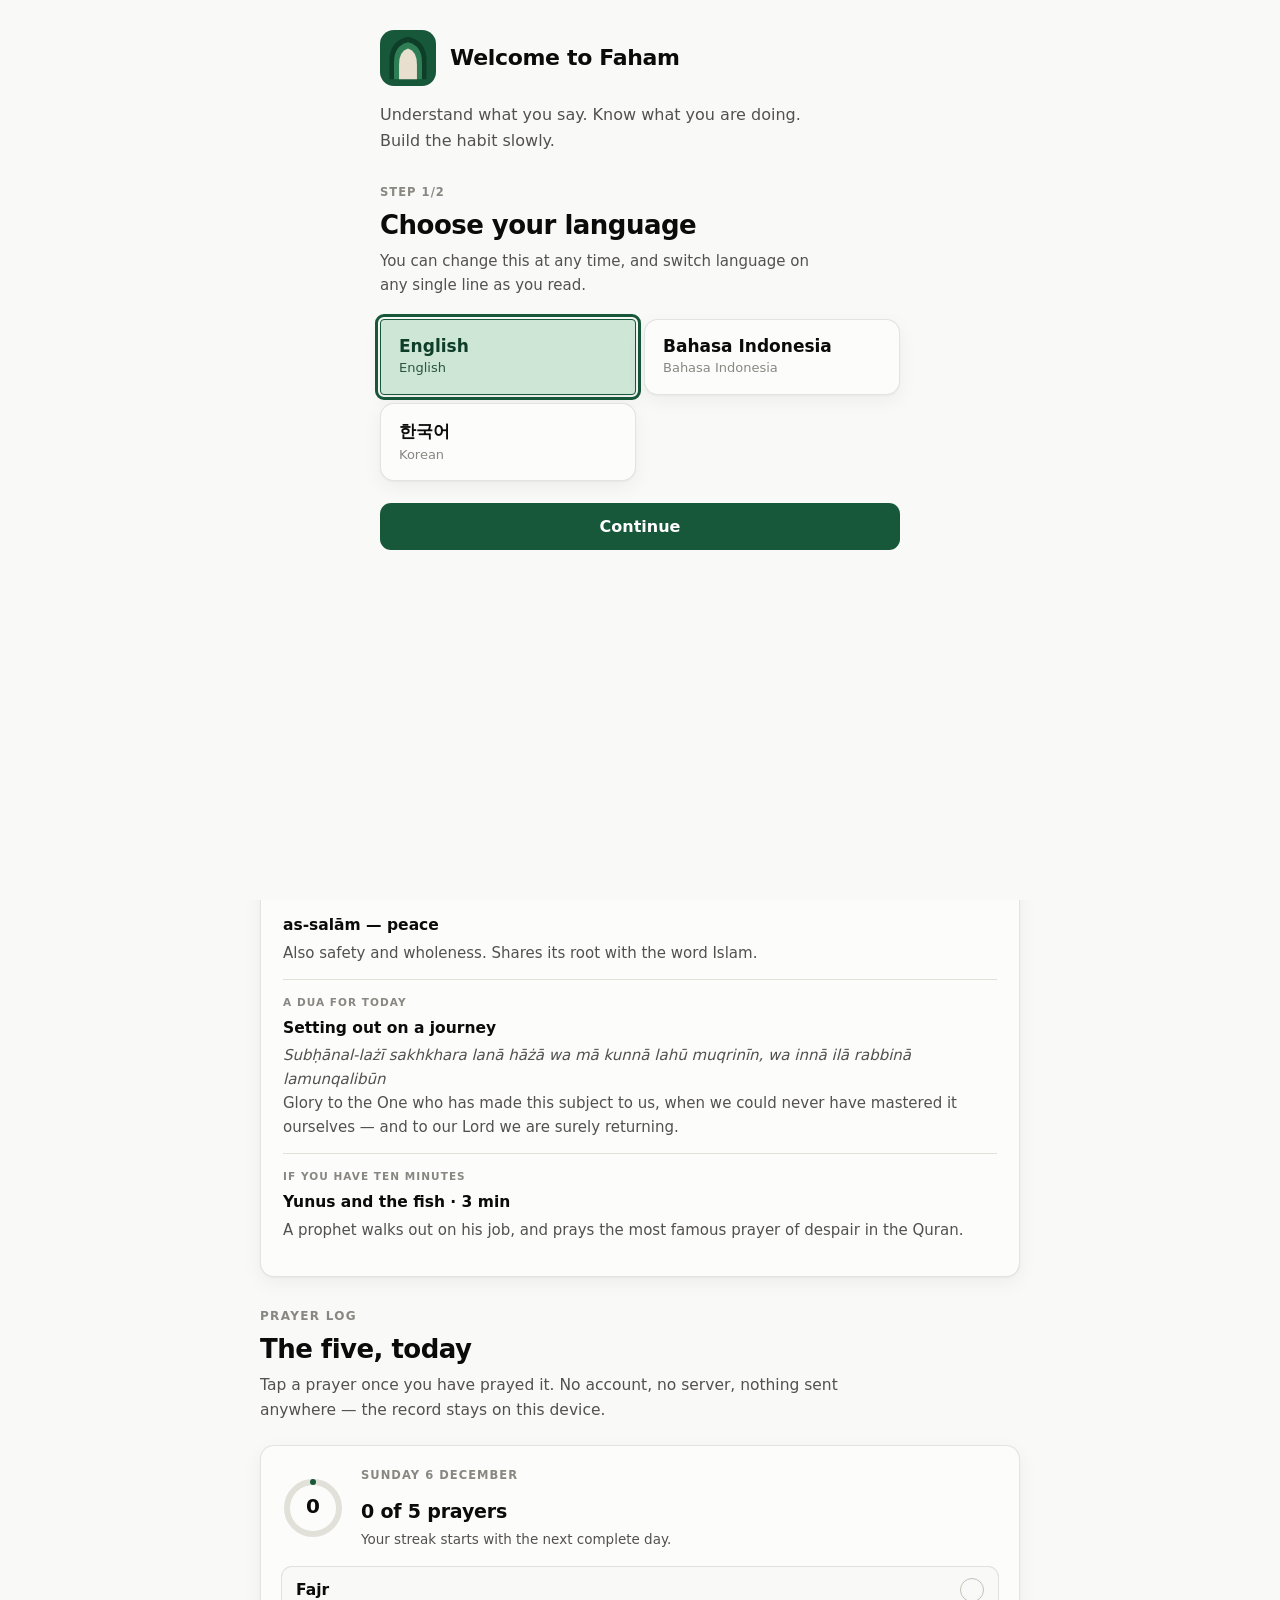
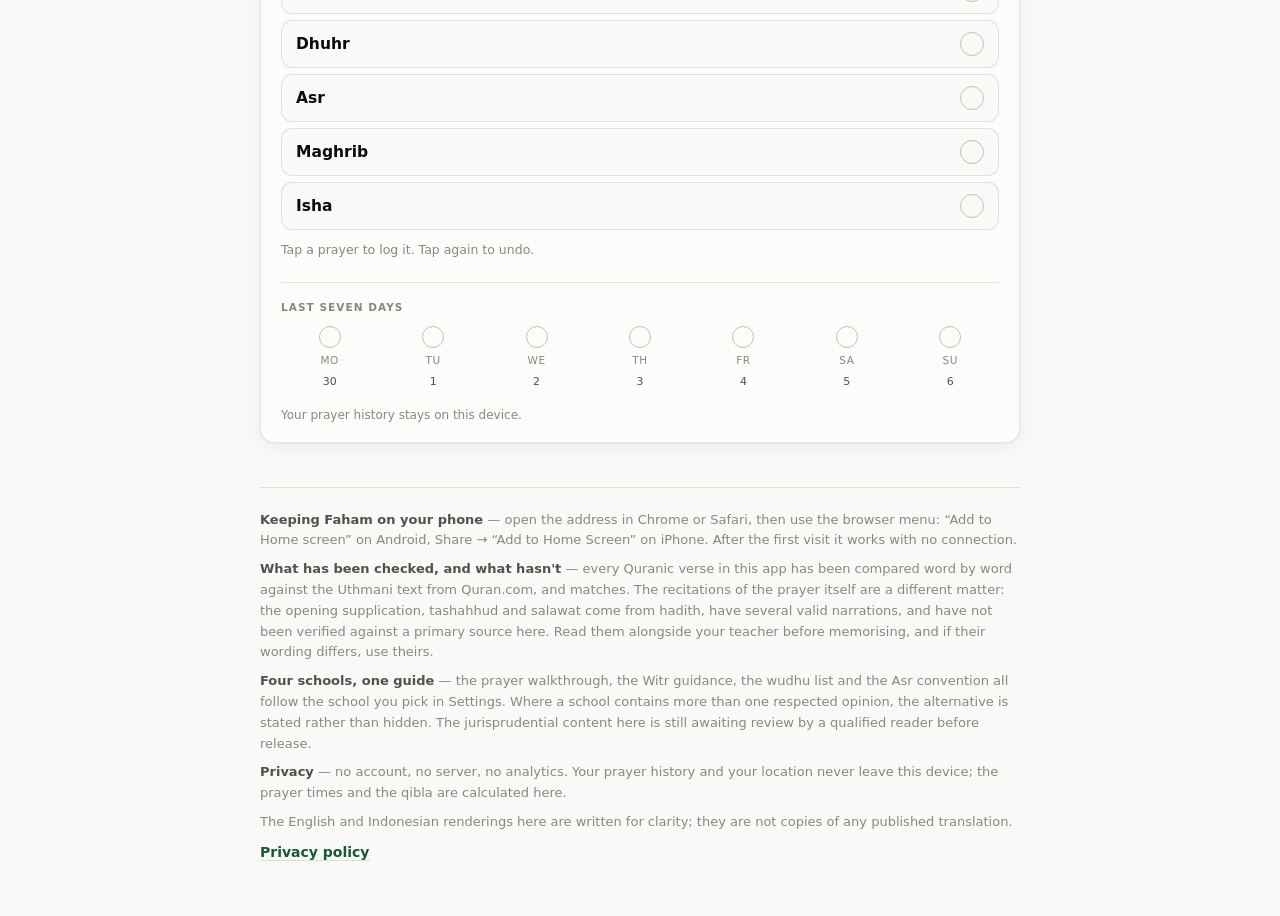
==== commit 90971a48: "v20" ====
--- a/index.html
+++ b/index.html
@@ -3,3066 +3,258 @@
 <head>
 <meta charset="utf-8">
 <meta name="viewport" content="width=device-width, initial-scale=1, viewport-fit=cover">
+<meta name="description" content="Faham — understand what you pray. A step-by-step prayer guide in English and Bahasa Indonesia, for four schools of jurisprudence.">
+<meta name="apple-mobile-web-app-capable" content="yes">
+<meta name="apple-mobile-web-app-status-bar-style" content="default">
+<meta name="apple-mobile-web-app-title" content="Faham">
+<meta name="mobile-web-app-capable" content="yes">
+<!-- Content Security Policy.
+     GitHub Pages cannot set response headers, so this is delivered as a meta
+     tag. Two consequences worth knowing:
+       * frame-ancestors is IGNORED in meta form. Clickjacking protection
+         therefore needs a host that can send headers (see DEPLOY.md).
+       * nosniff, Referrer-Policy, Permissions-Policy and HSTS are likewise
+         header-only. GitHub Pages already sends HSTS and nosniff on its own.
+     The script hash below covers the one inline script (the pre-paint theme
+     switch). If that script is edited the hash must be recomputed, or the
+     app will load unthemed on first paint. Style needs unsafe-inline because
+     the views set element styles directly. The three media origins are the
+     Quran recitation hosts and nothing else. -->
+<meta http-equiv="Content-Security-Policy" content="default-src 'self'; script-src 'self' 'sha256-9LsU+PKPSHunKPwnraYnlvDq6WN4V57Rt7RssMVxUEs='; style-src 'self' 'unsafe-inline'; img-src 'self' data:; font-src 'self'; media-src 'self' https://mirrors.quranicaudio.com https://everyayah.com https://verses.quran.com; connect-src 'self' https://mirrors.quranicaudio.com https://everyayah.com https://verses.quran.com; manifest-src 'self'; worker-src 'self'; base-uri 'none'; form-action 'none'; object-src 'none'; frame-src 'none'">
+<meta name="referrer" content="no-referrer">
 <meta name="theme-color" content="#fcfcfb">
 <meta name="theme-color" media="(prefers-color-scheme: dark)" content="#0d0d0d">
 <link rel="manifest" href="manifest.webmanifest">
 <link rel="apple-touch-icon" href="apple-touch-icon.png">
-<meta name="apple-mobile-web-app-capable" content="yes">
-<meta name="apple-mobile-web-app-status-bar-style" content="default">
-<meta name="apple-mobile-web-app-title" content="Faham">
-<meta name="theme-color" content="#fcfcfb">
+<link rel="icon" type="image/png" sizes="192x192" href="icon-192.png">
+<script>
+/* Apply a forced theme before first paint, so a dark-mode user who chose Light
+   (or vice versa) never sees a flash of the wrong theme. app.js takes over
+   from here; on any error the app simply follows the device. */
+try {
+  var s = JSON.parse(localStorage.getItem('faham.settings.v1') || '{}');
+  if (s.theme === 'light' || s.theme === 'dark') {
+    document.documentElement.setAttribute('data-theme', s.theme);
+  }
+} catch (e) { /* follow the device */ }
+</script>
+<link rel="stylesheet" href="styles.css">
 <title>Faham — understand what you pray</title>
-<style>
-:root{
-  color-scheme: light;
-  --surface:#fcfcfb; --plane:#f9f9f7;
-  --ink:#0b0b0b; --ink2:#52514e; --muted:#898781;
-  --line:#e1e0d9; --rule:#c3c2b7;
-  --accent:#17573A; --accent-fill:#17573A; --accent-soft:#CDE6D6; --accent-deep:#0E3D28;
-  --id-accent:#96622F; --id-soft:#F6EADC; --id-deep:#7A4E22;
-  --good:#0ca30c; --warn:#fab219;
-  --border:rgba(11,11,11,.10);
-  --shadow:0 1px 2px rgba(11,11,11,.04), 0 6px 20px rgba(11,11,11,.05);
-  --font:system-ui,-apple-system,"Segoe UI",sans-serif;
-}
-@media (prefers-color-scheme:dark){
-  :root:where(:not([data-theme="light"])){
-    color-scheme:dark;
-    --surface:#1a1a19; --plane:#0d0d0d;
-    --ink:#fff; --ink2:#c3c2b7; --muted:#898781;
-    --line:#2c2c2a; --rule:#383835;
-    --accent:#48A97A; --accent-fill:#26794F; --accent-soft:#17573A; --accent-deep:#A8DCC2;
-    --id-accent:#C9BCA6; --id-soft:#3A2E1E; --id-deep:#C9BCA6;
-    --border:rgba(255,255,255,.10); --shadow:none;
-  }
-}
-*{box-sizing:border-box}
-html{scroll-behavior:smooth;scroll-padding-top:118px}
-body{margin:0;background:var(--plane);color:var(--ink);font-family:var(--font);
-  font-size:16px;line-height:1.6;-webkit-font-smoothing:antialiased;
-  padding:0 16px calc(72px + env(safe-area-inset-bottom))}
-.wrap{max-width:760px;margin:0 auto}
-
-/* ---- top bar ---- */
-.bar{position:sticky;top:0;z-index:40;background:var(--plane);
-  padding:calc(10px + env(safe-area-inset-top)) 0 8px;border-bottom:1px solid var(--line);margin:0 -16px 0;
-  padding-left:16px;padding-right:16px}
-.bar-in{max-width:760px;margin:0 auto}
-.brand{display:flex;align-items:center;gap:9px;margin-bottom:9px}
-.brand .logo{width:27px;height:27px;border-radius:7px;flex:0 0 auto;display:block}
-.brand b{line-height:1}
-.brand span{line-height:1}
-.brand b{font-size:17px;letter-spacing:-.01em;font-weight:650}
-.brand span{font-size:12px;color:var(--muted)}
-.search{width:100%;font-family:inherit;font-size:15px;padding:9px 13px;border-radius:10px;
-  border:1px solid var(--border);background:var(--surface);color:var(--ink);margin-bottom:9px}
-.search::placeholder{color:var(--muted)}
-.search:focus{outline:2px solid var(--accent);outline-offset:-1px;border-color:transparent}
-.barrow{display:flex;gap:8px;align-items:center;margin-bottom:9px}
-.barrow .search{margin-bottom:0;flex:1}
-.seg{display:inline-flex;flex:0 0 auto;background:var(--surface);border:1px solid var(--border);
-  border-radius:10px;padding:2px;gap:2px}
-.seg button{font-family:inherit;font-size:12.5px;font-weight:620;letter-spacing:.02em;
-  padding:6px 9px;border-radius:8px;border:0;background:transparent;color:var(--ink2);cursor:pointer;white-space:nowrap}
-.seg button:hover{color:var(--ink)}
-.seg button.on{background:var(--accent-fill);color:#fff}
-.pairb{flex:0 0 auto;font-family:inherit;font-size:12px;font-weight:650;letter-spacing:.02em;
-  padding:7px 9px;border-radius:9px;border:1px solid var(--border);background:var(--surface);
-  color:var(--muted);cursor:pointer;display:none}
-.pairb.avail{display:inline-flex}
-.pairb.on{background:var(--id-soft);border-color:transparent;color:var(--id-deep)}
-.konote{background:var(--surface);border:1px solid var(--border);border-left:3px solid var(--warn);
-  border-radius:0 12px 12px 0;padding:13px 16px;margin-bottom:14px;box-shadow:var(--shadow)}
-.konote b{display:block;font-size:14px;margin-bottom:3px}
-.konote span{font-size:14px;color:var(--ink2)}
-nav{display:flex;gap:6px;overflow-x:auto;scrollbar-width:none;padding-bottom:2px}
-#tabs a{flex:0 0 auto;justify-content:center;display:flex;align-items:center;text-align:center;padding:8px 13px}
-#subnav{margin-top:7px}
-#subnav:empty{display:none}
-#subnav a{font-size:12.5px;padding:5px 11px}
-section.vhide{display:none !important}
-.viewnote{font-size:13px;color:var(--muted);margin:0 0 4px}
-nav::-webkit-scrollbar{display:none}
-nav a{flex:0 0 auto;font-size:13px;font-weight:560;text-decoration:none;color:var(--ink2);
-  padding:6px 12px;border-radius:999px;border:1px solid var(--border);white-space:nowrap}
-nav a:hover,nav a.on{background:var(--accent-soft);color:var(--accent-deep);border-color:transparent}
-
-/* ---- sections ---- */
-section{padding-top:34px}
-.sec-h{font-size:12px;letter-spacing:.11em;text-transform:uppercase;color:var(--muted);
-  font-weight:620;margin:0 0 8px}
-h2{font-size:26px;letter-spacing:-.02em;margin:0 0 8px;font-weight:650;line-height:1.2}
-.sec-lede{font-size:15.5px;color:var(--ink2);margin:0 0 20px;max-width:60ch}
-h3{font-size:18px;margin:0;font-weight:625;letter-spacing:-.01em}
-
-.card{background:var(--surface);border:1px solid var(--border);border-radius:13px;
-  padding:18px 19px;margin-bottom:12px;box-shadow:var(--shadow)}
-.card-h{display:flex;justify-content:space-between;align-items:baseline;gap:12px;flex-wrap:wrap}
-.step-n{font-size:11px;letter-spacing:.09em;text-transform:uppercase;color:var(--accent);
-  font-weight:640;margin:0 0 3px}
-.pos{font-size:12px;color:var(--muted);white-space:nowrap}
-
-/* ---- arabic block ---- */
-.ar{font-size:25px;line-height:2.05;text-align:right;direction:rtl;margin:14px 0 10px;font-weight:500}
-.tl{font-size:15.5px;font-style:italic;margin:0 0 9px;color:var(--ink)}
-.en{font-size:15px;color:var(--ink2);margin:0}
-.times{display:inline-block;font-size:11.5px;font-weight:620;letter-spacing:.04em;text-transform:uppercase;
-  color:var(--accent-deep);background:var(--accent-soft);padding:2px 8px;border-radius:999px;margin-left:8px}
-
-/* ---- indonesian reveal ---- */
-.id-btn{margin-top:10px;font-family:inherit;font-size:12.5px;font-weight:600;letter-spacing:.03em;
-  padding:5px 11px;border-radius:999px;border:1px solid var(--id-accent);
-  background:transparent;color:var(--id-deep);cursor:pointer}
-.id-btn:hover{background:var(--id-soft)}
-@media (prefers-color-scheme:dark){:root:where(:not([data-theme="light"])) .id-btn{color:var(--id-deep)}}
-.id-txt{display:none;margin-top:10px;padding:11px 13px;border-left:3px solid var(--id-accent);
-  background:var(--plane);border-radius:0 9px 9px 0}
-.id-txt.show{display:block}
-.id-txt .lbl{font-size:10.5px;letter-spacing:.1em;text-transform:uppercase;color:var(--id-deep);
-  font-weight:650;display:block;margin-bottom:3px}
-.id-txt p{font-size:15px;color:var(--ink2);margin:0}
-.id-txt p + p{margin-top:11px}
-
-/* ---- why note ---- */
-.why{margin-top:14px;padding-top:13px;border-top:1px solid var(--line)}
-.why .lbl{font-size:10.5px;letter-spacing:.1em;text-transform:uppercase;color:var(--muted);
-  font-weight:650;display:block;margin-bottom:4px}
-.why p{font-size:14.5px;color:var(--ink2);margin:0}
-.more{margin-top:9px}
-.more summary{font-size:13px;font-weight:580;color:var(--accent);cursor:pointer;list-style:none;
-  padding:3px 0;user-select:none}
-.more summary::-webkit-details-marker{display:none}
-.more summary::before{content:"＋ ";font-weight:500}
-.more[open] summary::before{content:"− "}
-.more[open] summary{margin-bottom:7px}
-.more-body p{font-size:14.5px;color:var(--ink2);margin:0 0 10px}
-.more-body p:last-child{margin-bottom:0}
-
-/* ---- rakaat picker ---- */
-.picker{display:flex;gap:7px;flex-wrap:wrap;margin-bottom:16px}
-.picker button{font-family:inherit;font-size:14px;font-weight:580;padding:9px 15px;border-radius:10px;
-  border:1px solid var(--border);background:var(--surface);color:var(--ink);cursor:pointer;box-shadow:var(--shadow)}
-.picker button:hover{border-color:var(--accent)}
-.picker button.on{background:var(--accent-fill);border-color:var(--accent-fill);color:#fff}
-.picker button small{display:block;font-size:11px;font-weight:500;opacity:.72;margin-top:1px}
-
-.rk{background:var(--surface);border:1px solid var(--border);border-radius:13px;
-  padding:0 19px 6px;margin-bottom:12px;box-shadow:var(--shadow);overflow:hidden}
-.rk-h{margin:0 -19px 0;padding:13px 19px;background:var(--accent-soft);
-  color:var(--accent-deep);font-size:13px;font-weight:660;letter-spacing:.04em;text-transform:uppercase}
-.rk-h em{font-style:normal;font-weight:500;text-transform:none;letter-spacing:0;opacity:.85;font-size:12.5px}
-ol.seq{list-style:none;counter-reset:s;margin:6px 0 0;padding:0}
-ol.seq li{counter-increment:s;display:flex;gap:13px;padding:10px 0;border-bottom:1px solid var(--line)}
-ol.seq li:last-child{border-bottom:0}
-ol.seq li::before{content:counter(s);flex:0 0 22px;height:22px;border-radius:50%;
-  background:var(--plane);border:1px solid var(--border);color:var(--muted);
-  font-size:11px;font-weight:640;display:flex;align-items:center;justify-content:center;margin-top:2px;
-  font-variant-numeric:tabular-nums}
-.seq-b{flex:1;min-width:0}
-.seq-t{font-size:15px;font-weight:580;margin:0}
-.seq-t a{color:var(--accent);text-decoration:none;border-bottom:1px solid var(--accent-soft)}
-.seq-d{font-size:13.5px;color:var(--ink2);margin:2px 0 0}
-.seq-say{font-size:13.5px;font-style:italic;color:var(--ink);margin:3px 0 0}
-.flag{display:inline-block;font-size:10.5px;font-weight:640;letter-spacing:.05em;text-transform:uppercase;
-  padding:1px 7px;border-radius:999px;margin-left:6px;vertical-align:1px}
-.flag.aloud{background:var(--accent-soft);color:var(--accent-deep)}
-.flag.silent{background:var(--line);color:var(--ink2)}
-.flag.only{background:var(--id-soft);color:var(--id-deep)}
-
-/* ---- prayer table ---- */
-.tbl{width:100%;border-collapse:collapse;background:var(--surface);border:1px solid var(--border);
-  border-radius:13px;overflow:hidden;box-shadow:var(--shadow);margin-bottom:14px;font-size:14.5px}
-.tbl th{text-align:left;font-size:11px;letter-spacing:.08em;text-transform:uppercase;color:var(--muted);
-  font-weight:620;padding:11px 13px;border-bottom:1px solid var(--line);white-space:nowrap}
-.tbl td{padding:11px 13px;border-bottom:1px solid var(--line);vertical-align:top}
-.tbl tr:last-child td{border-bottom:0}
-.tbl td:first-child{font-weight:600}
-.tbl .n{font-variant-numeric:tabular-nums;text-align:center;font-weight:640;color:var(--accent)}
-
-/* ---- vocab ---- */
-.vocab{display:grid;grid-template-columns:1fr;gap:9px}
-.word{background:var(--surface);border:1px solid var(--border);border-radius:11px;padding:13px 15px;
-  display:flex;align-items:center;gap:14px;box-shadow:var(--shadow);cursor:pointer}
-.word:hover{border-color:var(--accent)}
-.word .w-ar{font-size:22px;direction:rtl;flex:0 0 auto;min-width:76px;text-align:right}
-.word .w-b{flex:1;min-width:0}
-.word .w-tl{font-size:14px;font-style:italic;margin:0}
-.word .w-en{font-size:14.5px;font-weight:560;margin:1px 0 0}
-.word .w-id{font-size:13.5px;color:var(--id-deep);margin:2px 0 0;display:none}
-.word.open .w-id{display:block}
-.word .w-note{font-size:13px;color:var(--ink2);margin:5px 0 0;display:none}
-.word.open .w-note{display:block}
-
-/* ---- pose figures ---- */
-.pose-box{flex:0 0 auto;background:var(--plane);border-radius:11px;padding:5px;overflow:hidden}
-svg.pose{display:block}
-.pose .fig{fill:none;stroke:var(--ink);stroke-width:6;stroke-linecap:round;stroke-linejoin:round}
-.pose .halo{fill:none;stroke:var(--surface);stroke-width:11;stroke-linecap:round;stroke-linejoin:round}
-.pose circle.fig{fill:none}
-.pose circle.halo{fill:var(--surface)}
-.pose .ground{stroke:var(--rule);stroke-width:2;stroke-linecap:round}
-.pose .turn{fill:none;stroke:var(--accent);stroke-width:3.5;stroke-linecap:round}
-.pose .turn-head{fill:var(--accent);stroke:none}
-.pose-box .halo{stroke:var(--plane)}
-.pose-box circle.halo{fill:var(--plane)}
-.card-top{display:flex;gap:14px;align-items:flex-start}
-.card-txt{flex:1;min-width:0}
-
-/* cycle strip */
-.cycle{display:flex;gap:8px;overflow-x:auto;scrollbar-width:none;padding:2px 0 6px;margin-bottom:14px}
-.cycle::-webkit-scrollbar{display:none}
-.cyc{flex:0 0 auto;background:var(--surface);border:1px solid var(--border);border-radius:11px;
-  padding:6px 8px 9px;text-align:center;box-shadow:var(--shadow);width:104px}
-.cyc b{display:block;font-size:11.5px;font-weight:620;margin-top:1px}
-.cyc i{display:block;font-style:normal;font-size:10.5px;color:var(--muted);margin-top:1px}
-.cyc .n{font-size:10px;letter-spacing:.08em;color:var(--accent);font-weight:660}
-
-/* ---- today ---- */
-.today{background:var(--surface);border:1px solid var(--border);border-radius:14px;
-  padding:20px 22px;box-shadow:var(--shadow)}
-.today .enc{font-size:19px;line-height:1.5;letter-spacing:-.01em;margin:0 0 4px;font-weight:520}
-.today .date{font-size:11.5px;letter-spacing:.09em;text-transform:uppercase;color:var(--muted);
-  font-weight:640;margin:0 0 12px}
-.today-grid{display:grid;gap:0;margin-top:16px;border-top:1px solid var(--line)}
-.tcell{padding:14px 0;border-bottom:1px solid var(--line)}
-.tcell:last-child{border-bottom:0}
-.tcell .k{font-size:10.5px;letter-spacing:.1em;text-transform:uppercase;color:var(--muted);
-  font-weight:650;display:block;margin-bottom:5px}
-.tcell .ar{font-size:22px;margin:2px 0 6px}
-.tcell p{margin:0;font-size:15px;color:var(--ink2)}
-.tcell .lead-t{font-size:15.5px;color:var(--ink);margin:0 0 3px;font-weight:560}
-
-/* ---- islam ---- */
-.isl-sub{font-size:13.5px;color:var(--muted);margin:2px 0 0;font-style:italic}
-
-/* ---- duas ---- */
-.dua-g{font-size:12px;letter-spacing:.1em;text-transform:uppercase;color:var(--accent);
-  font-weight:650;margin:26px 0 10px}
-.dua-g:first-child{margin-top:4px}
-
-/* ---- qibla ---- */
-.qib{background:var(--surface);border:1px solid var(--border);border-radius:14px;
-  padding:22px;box-shadow:var(--shadow);text-align:center}
-.dial{width:100%;max-width:280px;margin:0 auto;display:block}
-.dial .ring{fill:none;stroke:var(--line);stroke-width:2}
-.dial .tick{stroke:var(--rule);stroke-width:2;stroke-linecap:round}
-.dial .card{fill:var(--muted);font-size:13px;font-weight:650;font-family:var(--font)}
-.dial .card.n{fill:var(--ink)}
-.dial .needle{fill:var(--accent)}
-.dial .needle-tail{fill:var(--rule)}
-.dial .kaaba{fill:var(--ink)}
-.qib .big{font-size:34px;font-weight:650;letter-spacing:-.02em;margin:14px 0 2px;
-  font-variant-numeric:tabular-nums}
-.qib .sub{font-size:14px;color:var(--ink2);margin:0}
-.qib .st{font-size:13px;color:var(--muted);margin:10px 0 0}
-.qib .st a{color:var(--accent);text-decoration:none;border-bottom:1px solid var(--accent-soft)}
-.qhint{font-size:16px;font-weight:600;color:var(--ink2);margin:12px 0 0;min-height:22px}
-.qhint.ok{color:var(--accent)}
-#qNeedle .needle,#qRing,#qNeedle{transition:none}
-.qbtn{font-family:inherit;font-size:14px;font-weight:600;padding:10px 18px;border-radius:10px;
-  border:1px solid var(--accent);background:transparent;color:var(--accent);cursor:pointer;margin-top:14px}
-.qbtn:hover{background:var(--accent-fill);border-color:var(--accent-fill);color:#fff}
-
-.qa{background:var(--surface);border:1px solid var(--border);border-radius:12px;
-  margin-bottom:8px;box-shadow:var(--shadow);overflow:hidden}
-.qa summary{list-style:none;cursor:pointer;padding:14px 16px;font-size:15.5px;font-weight:585;
-  display:flex;gap:10px;align-items:flex-start}
-.qa summary::-webkit-details-marker{display:none}
-.qa summary::before{content:"+";flex:0 0 auto;color:var(--accent);font-weight:700;font-size:17px;line-height:1.25}
-.qa[open] summary::before{content:"\2212"}
-.qa[open] summary{padding-bottom:6px}
-.qa-b{padding:0 16px 15px 38px}
-.qa-b p{margin:0;font-size:15px;color:var(--ink2)}
-.disp{margin-top:11px;padding:10px 13px;border-left:3px solid var(--warn);background:var(--plane);border-radius:0 8px 8px 0}
-.disp b{display:block;font-size:10.5px;letter-spacing:.09em;text-transform:uppercase;color:var(--warn);margin-bottom:2px}
-.disp span{font-size:14px;color:var(--ink2)}
-
-.vrow{padding:15px 0;border-bottom:1px solid var(--line)}
-.vhead{margin-bottom:4px}
-.vno{font-size:11px;color:var(--muted);font-variant-numeric:tabular-nums}
-
-/* ---- icons ---- */
-.ic{width:15px;height:15px;flex:0 0 auto;fill:none;stroke:currentColor;stroke-width:1.9;
-  stroke-linecap:round;stroke-linejoin:round;vertical-align:-2px}
-#tabs a{gap:6px}
-.sec-h .ic{width:13px;height:13px;margin-right:5px;stroke-width:2.1}
-
-/* ---- rakaat map ---- */
-.rmap{background:var(--surface);border:1px solid var(--border);border-radius:13px;
-  padding:14px 15px;box-shadow:var(--shadow);overflow-x:auto;margin-bottom:14px;
-  -webkit-overflow-scrolling:touch}
-.rmap::after{content:'';display:block;height:1px}
-.rmap-head,.rmap-row{display:grid;grid-template-columns:78px repeat(4,minmax(82px,1fr));gap:6px;align-items:stretch}
-.rmap-head{margin-bottom:7px}
-.rmap-head span{font-size:10px;letter-spacing:.08em;text-transform:uppercase;color:var(--muted);font-weight:650;padding-left:2px}
-.rmap-row{margin-bottom:6px}
-.rn{font-size:13.5px;font-weight:640;display:flex;flex-direction:column;justify-content:center;padding-right:6px}
-.rn i{font-style:normal;font-size:11px;color:var(--muted);font-weight:500;margin-top:1px}
-.rc{border:1px solid var(--line);border-radius:9px;padding:7px 8px;display:flex;flex-wrap:wrap;
-  gap:4px;align-content:flex-start;background:var(--plane);min-height:54px}
-.rc.aloud{background:var(--accent-soft);border-color:transparent}
-.rc.empty{border-style:dashed;background:transparent;opacity:.4}
-.chip{font-size:10.5px;font-weight:620;letter-spacing:.02em;padding:2px 7px;border-radius:999px;
-  background:var(--surface);border:1px solid var(--border);color:var(--ink2);white-space:nowrap}
-.chip.s{background:var(--id-soft);border-color:transparent;color:var(--id-deep)}
-.chip.q{background:var(--accent-fill);border-color:transparent;color:#fff}
-.chip.sit{background:transparent;border-style:dashed;color:var(--muted)}
-.chip.sit.end{border-style:solid;border-color:var(--accent);color:var(--accent)}
-.rmap-key{display:flex;gap:14px;flex-wrap:wrap;margin-top:10px;padding-top:10px;border-top:1px solid var(--line)}
-.rmap-key span{font-size:11.5px;color:var(--ink2);display:flex;align-items:center;gap:6px}
-.sw{width:13px;height:13px;border-radius:4px;border:1px solid var(--line);background:var(--plane);display:inline-block}
-.sw.aloud{background:var(--accent-soft);border-color:transparent}
-
-/* ---- day arc ---- */
-.arc{background:var(--surface);border:1px solid var(--border);border-radius:13px;
-  padding:16px 14px 12px;box-shadow:var(--shadow);margin-bottom:14px}
-.arcsvg{width:100%;height:auto;display:block}
-.arcsvg .horizon{stroke:var(--line);stroke-width:1.5}
-.arcsvg .sun{fill:none;stroke:var(--rule);stroke-width:2;stroke-dasharray:3 4}
-.arcsvg .drop{stroke:var(--line);stroke-width:1.5}
-.arcsvg .pdot{fill:var(--accent);stroke:var(--surface);stroke-width:2.5}
-.dlwrap{position:relative;height:56px;margin:2px 10px 0}
-.dl{position:absolute;transform:translateX(-50%);text-align:center;white-space:nowrap}
-.dl b{display:block;font-size:11.5px;font-weight:650}
-.dl i{font-style:normal;font-size:10px;color:var(--muted)}
-.arcnote{font-size:13px;color:var(--ink2);margin:12px 0 0;padding-top:11px;border-top:1px solid var(--line)}
-
-/* ---- wudhu diagram ---- */
-.wdiag{background:var(--surface);border:1px solid var(--border);border-radius:13px;
-  padding:18px;box-shadow:var(--shadow);margin-bottom:14px;text-align:center}
-.wsvg{width:100%;max-width:270px;height:auto;display:block;margin:0 auto}
-.wsvg .wf{fill:none;stroke:var(--rule);stroke-width:2.2;stroke-linecap:round;stroke-linejoin:round}
-.wsvg .wm{fill:var(--surface);stroke:var(--accent);stroke-width:2}
-.wsvg .wm.ob{fill:var(--accent-fill);stroke:var(--accent-fill)}
-.wsvg .wt{font-size:11px;font-weight:700;font-family:var(--font);fill:var(--accent)}
-.wsvg .wt.ob{fill:#fff}
-.wsvg .wl{stroke:var(--rule);stroke-width:1.2;stroke-dasharray:2 3}
-.wsvg .wp{fill:var(--rule)}
-.wlegend{display:flex;flex-wrap:wrap;gap:7px;justify-content:center;margin-top:14px}
-.wleg{font-size:11.5px;color:var(--ink2);display:flex;align-items:center;gap:5px;
-  border:1px solid var(--border);border-radius:999px;padding:3px 10px}
-.wleg b{width:16px;height:16px;border-radius:50%;border:1.5px solid var(--accent);color:var(--accent);
-  font-size:10px;display:flex;align-items:center;justify-content:center}
-.wleg.ob b{background:var(--accent-fill);border-color:var(--accent-fill);color:#fff}
-
-/* ---- stories ---- */
-.story-row{background:var(--surface);border:1px solid var(--border);border-radius:12px;
-  padding:15px 17px;margin-bottom:9px;box-shadow:var(--shadow);cursor:pointer;display:flex;gap:14px;align-items:flex-start}
-.story-row:hover{border-color:var(--accent)}
-.story-row .mins{flex:0 0 auto;font-size:11px;font-weight:660;letter-spacing:.04em;color:var(--accent-deep);
-  background:var(--accent-soft);padding:3px 9px;border-radius:999px;margin-top:2px;white-space:nowrap}
-.story-row .st{flex:1;min-width:0}
-.story-row .st h4{font-size:16.5px;font-weight:625;margin:0;letter-spacing:-.01em}
-.story-row .st p{font-size:14px;color:var(--ink2);margin:3px 0 0}
-.story-row .st .ref{font-size:12px;color:var(--muted);margin:4px 0 0}
-
-.back{font-family:inherit;font-size:13.5px;font-weight:580;padding:7px 14px;border-radius:9px;
-  border:1px solid var(--border);background:var(--surface);color:var(--ink);cursor:pointer;margin-bottom:16px}
-.back:hover{background:var(--accent-soft);border-color:transparent;color:var(--accent-deep)}
-.read{background:var(--surface);border:1px solid var(--border);border-radius:14px;
-  padding:24px 24px 22px;box-shadow:var(--shadow)}
-.read h3{font-size:25px;letter-spacing:-.02em;line-height:1.2;margin:0 0 5px}
-.read .meta{font-size:12.5px;color:var(--muted);margin:0 0 18px}
-.prose p{font-size:16.5px;line-height:1.72;color:var(--ink);margin:0 0 15px}
-.prose p:last-child{margin-bottom:0}
-.prose p.lead::first-letter{font-size:2.6em;float:left;line-height:.86;padding:3px 9px 0 0;font-weight:600}
-.anchor{margin:22px 0 0;padding:17px 0 0;border-top:1px solid var(--line)}
-.anchor .lbl{font-size:10.5px;letter-spacing:.1em;text-transform:uppercase;color:var(--muted);
-  font-weight:650;display:block;margin-bottom:2px}
-.anchor .vref{font-size:12.5px;color:var(--accent);font-weight:580;margin:0 0 2px}
-.read .ar{font-size:24px}
-
-/* ---- callouts ---- */
-.callout{background:var(--surface);border:1px solid var(--border);border-left:3px solid var(--warn);
-  border-radius:0 12px 12px 0;padding:15px 18px;margin-bottom:12px;box-shadow:var(--shadow)}
-.callout b{display:block;font-size:14.5px;margin-bottom:3px}
-.callout span{font-size:14.5px;color:var(--ink2)}
-.callout.blue{border-left-color:var(--accent)}
-.callout.green{border-left-color:var(--id-accent)}
-
-.hit-none{color:var(--muted);font-size:15px;padding:20px 0}
-footer{margin-top:46px;padding:20px 0 0;border-top:1px solid var(--line);font-size:13px;color:var(--muted)}
-footer p{margin:0 0 8px}
-.hidden{display:none !important}
-@media (min-width:640px){ .vocab{grid-template-columns:1fr 1fr} }
-/* stack the prayer table into cards on narrow screens */
-@media (max-width:639px){
-  .tbl,.tbl tbody,.tbl tr,.tbl td{display:block;width:100%}
-  .tbl thead{display:none}
-  .tbl tr{padding:14px 15px;border-bottom:1px solid var(--line)}
-  .tbl tr:last-child{border-bottom:0}
-  .tbl td{border:0;padding:0}
-  .tbl td:first-child{font-size:17px;font-weight:640;margin-bottom:2px}
-  .tbl td.n{text-align:left;font-size:13px;color:var(--accent);font-weight:640;margin-bottom:6px}
-  .tbl td.n::after{content:" rakaat"}
-  .tbl td:nth-child(3){display:inline-block;width:auto;font-size:11px;font-weight:640;letter-spacing:.05em;
-    text-transform:uppercase;background:var(--accent-soft);color:var(--accent-deep);
-    padding:2px 9px;border-radius:999px;margin-bottom:8px}
-  .tbl td:nth-child(4){font-size:14px;color:var(--ink2)}
-}
-</style>
 </head>
 <body>
 
-<div class="bar">
+<a class="skip" href="#main" data-id="Lompat ke konten" data-ko="본문으로 건너뛰기">Skip to content</a>
+
+<!-- Polite announcements: location results, tracker confirmations, audio errors. -->
+<div id="liveRegion" class="sr-only" role="status" aria-live="polite"></div>
+
+<!-- First run. Hidden until app.js decides it is needed. -->
+<div id="onboarding" class="onboarding hidden"></div>
+
+<header class="bar">
   <div class="bar-in">
-    <div class="brand"><svg class="logo" viewBox="0 0 200 200" role="img" aria-label="Faham"><rect width="200" height="200" fill="#17573A"/><path d="M34,176 L34,110 Q34,37.8 100,24 Q166,37.8 166,110 L166,176 Z" fill="#0E3D28"/><path d="M50,176 L50,116 Q50,55.5 100,44 Q150,55.5 150,116 L150,176 Z" fill="#2E7D55"/><path d="M68,176 L68,124 Q68,75.3 100,66 Q132,75.3 132,124 L132,176 Z" fill="#E8DFCF"/></svg><b>Faham</b><span data-id="pahami apa yang kamu ucapkan" data-ko="당신이 무엇을 말하는지 이해하기">understand what you pray</span></div>
+    <div class="brand">
+      <svg class="logo" viewBox="0 0 200 200" role="img" aria-label="Faham">
+        <rect width="200" height="200" fill="#17573A"/>
+        <path d="M34,176 L34,110 Q34,37.8 100,24 Q166,37.8 166,110 L166,176 Z" fill="#0E3D28"/>
+        <path d="M50,176 L50,116 Q50,55.5 100,44 Q150,55.5 150,116 L150,176 Z" fill="#2E7D55"/>
+        <path d="M68,176 L68,124 Q68,75.3 100,66 Q132,75.3 132,124 L132,176 Z" fill="#E8DFCF"/>
+      </svg>
+      <h1 class="wordmark">Faham</h1><span data-id="pahami apa yang kamu ucapkan" data-ko="예배에서 하는 말을 이해하기">understand what you pray</span>
+    </div>
     <div class="barrow">
-      <input class="search" id="q" type="search" placeholder="Search — try “sujud”, “rakaat”, “rabb”, “forgive”…" aria-label="Search" data-en-ph="Search — try “sujud”, “rakaat”, “rabb”, “forgive”…" data-id-ph="Cari — coba “sujud”, “rakaat”, “rabb”, “ampun”…" data-ko-ph="검색 — “수주드”, “라카아”, “두아” 등">
-      <div class="seg" id="seg" role="group" aria-label="Language">
-        <button type="button" data-l="en" class="on">EN</button>
-        <button type="button" data-l="id">ID</button>
-        <button type="button" data-l="ko">한국어</button>
+      <input class="search" id="q" type="search" autocomplete="off"
+        placeholder="Search — try “sujud”, “rakaat”, “rabb”, “forgive”…"
+        aria-label="Search" data-aria-id="Cari" data-aria-ko="검색"
+        data-en-ph="Search — try “sujud”, “rakaat”, “rabb”, “forgive”…"
+        data-ko-ph="검색 — “수주드”, “라카아”, “랍”, “용서”…" data-id-ph="Cari — coba “sujud”, “rakaat”, “rabb”, “ampun”…">
+      <div class="seg" id="seg" role="group" aria-label="Language" data-aria-id="Bahasa" data-aria-ko="언어">
+        <button type="button" data-lang="en" class="on" aria-pressed="true">EN</button>
+        <button type="button" data-lang="id" aria-pressed="false">ID</button>
+        <button type="button" data-lang="ko" aria-pressed="false" lang="ko">한국어</button>
+        <button type="button" id="pairBtn" class="pairb" aria-pressed="false" title="Show a second language underneath">+ID</button>
       </div>
-      <button type="button" id="pairBtn" class="pairb" aria-pressed="false" title="Show English alongside">+EN</button>
     </div>
-    <nav id="tabs" role="tablist"></nav>
-    <nav id="subnav"></nav>
+    <nav id="tabs" aria-label="Sections" data-aria-id="Bagian" data-aria-ko="섹션"></nav>
+    <nav id="subnav" aria-label="Within this section" data-aria-id="Di dalam bagian ini" data-aria-ko="이 섹션 안에서"></nav>
   </div>
+</header>
+
+<div class="updbar" id="updateBar" role="status" hidden>
+  <span class="upd-t"></span><button type="button" class="btn"></button>
 </div>
 
-<div class="wrap">
+<main class="wrap" id="main" tabindex="-1">
   <div id="results"></div>
 
-  <section id="today" data-view="today">
+  <!-- ================= TODAY ================= -->
+  <section id="today" aria-labelledby="today-h">
     <p class="sec-h" data-id="Hari ini" data-ko="오늘">Today</p>
+    <h2 id="today-h" class="sr-only" data-id="Hari ini" data-ko="오늘">Today</h2>
     <div id="todayPanel"></div>
   </section>
 
-  <section id="why" data-view="read">
-    <p class="sec-h" data-id="Mulai dari sini" data-ko="시작하기">Start here</p>
-    <h2 data-id="Sebelum bahasa Arabnya" data-ko="아랍어에 앞서">Before the Arabic</h2>
-    <p class="sec-lede" data-id="Kamu bilang menghafal bahasa Arab tidak membuatmu memahami Islam. Itu benar, dan justru itulah sebabnya aplikasi ini ada. Baca lima bagian ini lebih dulu — inilah bingkai bagi semua yang lain." data-ko="아랍어를 외운다고 이슬람을 이해하게 되는 것은 아니라는 말에서 이 앱이 시작되었습니다. 맞는 말이고, 그래서 이 앱이 있습니다. 이 다섯 편을 먼저 읽으세요 — 나머지 전부가 여기에 걸려 있습니다.">You said memorising Arabic doesn't make you understand Islam. That's correct, and it's the reason this app exists. Read these five first — they're the frame everything else hangs on.</p>
+  <section id="tracker" aria-labelledby="tracker-h">
+    <p class="sec-h" data-id="Catatan sholat" data-ko="예배 기록">Prayer log</p>
+    <h2 id="tracker-h" data-id="Lima sholat hari ini" data-ko="오늘의 다섯 예배">The five, today</h2>
+    <p class="sec-lede" data-id="Ketuk sholat setelah kamu mengerjakannya. Tidak ada akun, tidak ada server, tidak ada yang dikirim ke mana pun — catatannya tersimpan di perangkat ini saja." data-ko="예배를 드린 뒤에 그 예배를 눌러 주세요. 계정도, 서버도 없고, 어디로도 전송되지 않습니다 — 기록은 이 기기 안에만 남습니다.">Tap a prayer once you have prayed it. No account, no server, nothing sent anywhere — the record stays on this device.</p>
+    <div id="trackerPanel"></div>
+  </section>
+
+  <!-- ================= READ ================= -->
+  <section id="why" aria-labelledby="why-h">
+    <p class="sec-h" data-id="Mulai dari sini" data-ko="여기서 시작">Start here</p>
+    <h2 id="why-h" data-id="Sebelum bahasa Arabnya" data-ko="아랍어를 배우기 전에">Before the Arabic</h2>
+    <p class="sec-lede" data-id="Menghafal bahasa Arab tidak dengan sendirinya membuatmu memahami Islam. Itulah sebabnya aplikasi ini ada. Baca lima bagian ini lebih dulu — inilah bingkai bagi semua yang lain." data-ko="아랍어를 외운다고 해서 저절로 이슬람을 이해하게 되지는 않습니다. 이 앱이 있는 이유가 바로 그것입니다. 이 다섯 편을 먼저 읽어 보세요 — 나머지 모든 내용이 이 틀 위에 놓입니다.">Memorising Arabic does not by itself make you understand Islam. That is why this app exists. Read these five first — they are the frame everything else hangs on.</p>
     <div id="concepts"></div>
   </section>
 
-  <section id="islam" data-view="read">
+  <section id="islam" aria-labelledby="islam-h">
     <p class="sec-h" data-id="Islam" data-ko="이슬람">Islam</p>
-    <h2 data-id="Apa sebenarnya yang dikatakan agama ini" data-ko="이 종교가 실제로 말하는 것">What this religion is actually saying</h2>
-    <p class="sec-lede" data-id="Kamu bilang ingin memahami Islam, bukan menghafal bahasa Arab. Inilah lapisan itu — sembilan tulisan tentang apa yang sebenarnya diklaim agama ini dan mengapa ia berbentuk seperti ini. Mulailah dari yang pertama." data-ko="이 종교가 실제로 무엇을 주장하며 왜 이런 모양인지에 관한 아홉 편의 글입니다. (아직 한국어로 번역되지 않았습니다.)">You said you wanted to understand Islam, not memorise Arabic. This is that layer — nine pieces on what the religion actually claims and why it is shaped the way it is. Start with the first one.</p>
+    <h2 id="islam-h" data-id="Apa sebenarnya yang dikatakan agama ini" data-ko="이 종교가 실제로 말하는 것">What this religion is actually saying</h2>
+    <p class="sec-lede" data-id="Kalau yang kamu cari adalah memahami Islam, bukan sekadar menghafal bahasa Arab, inilah lapisan itu — sembilan tulisan tentang apa yang sebenarnya diklaim agama ini dan mengapa ia berbentuk seperti ini. Mulailah dari yang pertama." data-ko="아랍어를 외우는 것을 넘어 이슬람을 이해하고 싶다면, 이 부분이 바로 그 층입니다 — 이 종교가 실제로 무엇을 주장하는지, 그리고 왜 지금과 같은 모습인지를 다룬 아홉 편의 글입니다. 첫 번째 글부터 시작해 보세요.">If what you are after is understanding Islam rather than memorising Arabic, this is that layer — nine pieces on what the religion actually claims and why it is shaped the way it is. Start with the first one.</p>
     <div id="islamList"></div>
   </section>
 
-  <section id="stories" data-view="read">
+  <section id="stories" aria-labelledby="stories-h">
     <p class="sec-h" data-id="Kisah" data-ko="이야기">Stories</p>
-    <h2 data-id="Ketika yang teknis terasa berat" data-ko="기술적인 부분이 버거울 때">When the technical part is too much</h2>
-    <p class="sec-lede" data-id="Sepuluh kisah, diurutkan dari yang terpendek. Masing-masing dituturkan dengan bahasa biasa, dengan dua atau tiga ayat ditampilkan utuh dalam bahasa Arab di titik cerita berbelok. Tidak ada yang perlu dihafal, tidak ada urutan yang harus benar. Pilih sesuai sisa tenagamu." data-ko="열 편의 이야기를 짧은 순서로 담았습니다. 각각 평이한 산문으로 전하며, 이야기가 꺾이는 자리에 두세 구절을 아랍어 원문으로 실었습니다. 외울 것도, 맞춰야 할 순서도 없습니다. 남은 기운에 맞춰 고르세요. (아직 한국어로 번역되지 않았습니다.)">Ten stories, sorted shortest first. Each one is told in plain prose — read it in English, tap for Indonesian — with two or three verses given in full Arabic where the story turns. No memorising, no sequence to get right. Pick one by how much energy you have.</p>
+    <h2 id="stories-h" data-id="Ketika yang teknis terasa berat" data-ko="규칙이 버겁게 느껴질 때">When the technical part is too much</h2>
+    <p class="sec-lede" data-id="Sepuluh kisah, diurutkan dari yang terpendek. Masing-masing dituturkan dengan bahasa biasa, dengan dua atau tiga ayat ditampilkan utuh dalam bahasa Arab di titik cerita berbelok. Tidak ada yang perlu dihafal, tidak ada urutan yang harus benar. Pilih sesuai sisa tenagamu." data-ko="열 편의 이야기를 짧은 것부터 순서대로 담았습니다. 모두 평범한 산문으로 풀어썼고, 이야기가 꺾이는 자리에는 두세 구절을 아랍어 그대로 실었습니다. 외울 것도 없고, 맞춰야 할 순서도 없습니다. 남은 기운에 맞춰 하나를 고르세요.">Ten stories, sorted shortest first. Each one is told in plain prose — read it in English, tap for Indonesian — with two or three verses given in full Arabic where the story turns. No memorising, no sequence to get right. Pick one by how much energy you have.</p>
     <div id="storyIndex"></div>
     <div id="reader" class="hidden"></div>
   </section>
 
-  <section id="rakaat" data-view="prayer">
+  <!-- ================= PRAYER ================= -->
+  <section id="rakaat" aria-labelledby="rakaat-h">
     <p class="sec-h" data-id="Rakaat" data-ko="라카아">Rakaat</p>
-    <h2 data-id="Berapa jumlahnya, dan apa yang berubah" data-ko="몇 번이며, 무엇이 달라질까요">How many, and what changes</h2>
-    <p class="sec-lede" data-id="Satu rakaat adalah satu siklus penuh: berdiri, rukuk, dua kali sujud, lalu kembali. Sholat hanyalah siklus itu yang diulang sejumlah tertentu. Hampir semua kebingungan pemula adalah tentang apa yang berubah dari satu siklus ke siklus berikutnya — jadi di sinilah semuanya dijabarkan." data-ko="한 라카아는 하나의 온전한 순환입니다. 서고, 굽히고, 두 번 엎드리면 처음으로 돌아옵니다. 예배는 그 순환을 정해진 횟수만큼 반복하는 것입니다. 초보자의 혼란은 거의 전부 한 순환과 다음 순환 사이에 무엇이 달라지는가에 관한 것이므로, 여기에 그것을 펼쳐 두었습니다.">A rakaat is one full cycle: stand, bow, prostrate twice, and you're back. Prayers are just that cycle repeated a set number of times. Almost every beginner's confusion is about what changes between one cycle and the next — so here it is, spelled out.</p>
+    <h2 id="rakaat-h" data-id="Berapa jumlahnya, dan apa yang berubah" data-ko="몇 라카아이고, 무엇이 달라질까요">How many, and what changes</h2>
+    <p class="sec-lede" data-id="Satu rakaat adalah satu siklus penuh: berdiri, rukuk, dua kali sujud, lalu kembali. Sholat hanyalah siklus itu yang diulang sejumlah tertentu. Hampir semua kebingungan pemula adalah tentang apa yang berubah dari satu siklus ke siklus berikutnya — jadi di sinilah semuanya dijabarkan." data-ko="한 라카아는 하나의 완전한 순환입니다. 서고, 루쿠를 하고, 수주드를 두 번 하면 다시 처음 자리로 돌아옵니다. 예배는 그 순환을 정해진 횟수만큼 반복하는 것일 뿐입니다. 처음 배우는 사람의 혼란은 거의 전부 한 순환과 다음 순환 사이에 무엇이 달라지는가에 있습니다 — 그래서 여기에 하나하나 적어 두었습니다.">A rakaat is one full cycle: stand, bow, prostrate twice, and you're back. Prayers are just that cycle repeated a set number of times. Almost every beginner's confusion is about what changes between one cycle and the next — so here it is, spelled out.</p>
 
     <div id="rakaatVisuals"></div>
 
-    <table class="tbl">
-      <thead><tr><th data-id="Sholat" data-ko="예배">Prayer</th><th class="n" data-id="Rakaat" data-ko="라카아">Rakaat</th><th data-id="Suara" data-ko="소리">Voice</th><th data-id="Apa yang berbeda" data-ko="무엇이 다른가">What's different</th></tr></thead>
-      <tbody id="prayerTable"></tbody>
-    </table>
-
-    <div class="callout blue">
+    <div id="prayerCards" class="pfolds"></div>
+
+    <div class="callout blue srch">
       <b data-id="Tiga aturan yang menjelaskan semuanya" data-ko="모든 것을 설명하는 세 가지 규칙">The three rules that explain everything</b>
-      <span data-id="1. Al-Fatihah dibaca di &lt;em&gt;setiap rakaat&lt;/em&gt; — dalam mazhab Syafi'i ini tetap berlaku meski kamu bermakmum. 2. Surah pendek tambahan hanya di &lt;em&gt;rakaat 1 dan 2&lt;/em&gt; — tidak pernah di rakaat ke-3 atau ke-4. 3. Kamu duduk untuk tasyahud awal setelah rakaat 2 setiap kali sholat itu lebih dari dua rakaat. Kuasai ketiganya dan kamu bisa menyusun sendiri sholat apa pun." data-ko="1. 알파티하는 &lt;em&gt;모든 라카아&lt;/em&gt;에서 낭송합니다 — 샤피이 학파에서는 이맘 뒤에서 예배할 때도 마찬가지입니다. 2. 짧은 수라를 더하는 것은 &lt;em&gt;1·2번째 라카아&lt;/em&gt;뿐입니다 — 3번째나 4번째에는 절대 넣지 않습니다. 3. 라카아가 둘보다 많은 예배에서는 2번째 라카아 뒤에 중간 타샤후드를 위해 앉습니다. 이 셋만 익히면 어떤 예배든 스스로 짜맞출 수 있습니다.">1. Al-Fatihah is recited in <em>every rakaat</em> — in the Shafi'i school this holds even when you are following an imam. 2. The extra short surah is added <em>only in rakaat 1 and 2</em> — never in the 3rd or 4th. 3. You sit for a middle tashahhud after rakaat 2 whenever the prayer has more than two rakaat. Learn those three and you can work out any prayer yourself.</span>
+      <span data-id="1. Al-Fatihah dibaca di &lt;em&gt;setiap rakaat&lt;/em&gt;. 2. Surah pendek tambahan hanya di &lt;em&gt;rakaat 1 dan 2&lt;/em&gt; — tidak pernah di rakaat ke-3 atau ke-4. 3. Kamu duduk untuk tasyahud awal setelah rakaat 2 setiap kali sholat itu lebih dari dua rakaat. Kuasai ketiganya dan kamu bisa menyusun sendiri sholat apa pun." data-ko="1. 알파티하는 <em>모든 라카아</em>에서 낭송합니다. 2. 짧은 수라는 <em>처음 두 라카아에서만</em> 더합니다 — 세 번째나 네 번째 라카아에서는 넣지 않습니다. 3. 예배가 두 라카아보다 길면 두 번째 라카아 뒤에 앉아 중간 타샤후드를 합니다. 이 세 가지를 익히면 어떤 예배든 스스로 짜 볼 수 있습니다.">1. Al-Fatihah is recited in <em>every rakaat</em>. 2. The extra short surah is added <em>only in rakaat 1 and 2</em> — never in the 3rd or 4th. 3. You sit for a middle tashahhud after rakaat 2 whenever the prayer has more than two rakaat. Learn those three and you can work out any prayer yourself.</span>
     </div>
 
-    <div class="callout green">
-      <b data-id="Tiga hal yang hanya berlaku saat bermakmum" data-ko="이맘 뒤에서 예배할 때만 적용되는 세 가지">Three things that only apply behind an imam</b>
-      <span data-id="Panduan di bawah mengandaikan kamu sholat sendiri, dan di situlah kamu akan mulai. Saat berjamaah: kamu selalu membaca &lt;em&gt;pelan&lt;/em&gt;, bahkan pada sholat yang ditandai keras — yang mengeraskan bacaan adalah imam. Kamu juga tidak menambah surah pendek pada sholat jahr; kamu mendengarkan bacaan imam. Dan kalau kamu datang terlambat lalu mendapati imam sudah rukuk, rakaat itu tetap terhitung untukmu dan kamu tidak wajib menyelesaikan Al-Fatihah." data-ko="아래 안내는 혼자 예배하는 경우를 기준으로 합니다. 처음에는 대개 그렇게 시작하니까요. 함께 예배할 때는 이렇습니다. 소리 내어 낭송한다고 표시된 예배에서도 나는 늘 &lt;em&gt;조용히&lt;/em&gt; 낭송합니다 — 소리 내는 것은 이맘입니다. 소리 내는 예배에서는 짧은 수라도 따로 더하지 않고, 이맘의 낭송을 듣습니다. 그리고 늦게 도착해 이맘이 이미 루쿠 중이었다면, 그 라카아는 인정되고 알파티하를 다 낭송하지 않아도 됩니다.">The walkthroughs below assume you are praying alone, which is where you'll start. In congregation: you always recite <em>silently</em>, even in the prayers marked aloud — the "aloud" applies to the imam. You don't add a short surah in the loud prayers; you listen to his instead. And if you arrive late and catch the imam already bowing, that rakaat still counts for you and you are not required to complete Al-Fatihah for it.</span>
-    </div>
-
-    <div class="callout">
-      <b data-id="Dua pengecualian dari hitungan di atas" data-ko="위 횟수의 두 가지 예외">Two exceptions to the counts above</b>
-      <span data-id="Pada hari Jumat, sholat Jumat menggantikan Dzuhur dan jumlahnya 2 rakaat, bukan 4, didahului khutbah. Dan saat bepergian, sholat yang 4 rakaat boleh diringkas menjadi 2 (qasar). Keduanya belum perlu kamu pikirkan sekarang — tapi tabel ini bukan gambaran lengkap, dan lebih baik tahu sekarang daripada bingung di masjid nanti." data-ko="금요일에는 주무아 예배가 주흐르를 대신하며, 4라카아가 아니라 2라카아이고 앞에 쿠트바(설교)가 있습니다. 그리고 여행 중에는 4라카아 예배를 2라카아로 줄일 수 있습니다(까스르). 둘 다 지금 걱정할 일은 아닙니다 — 다만 위 표가 전부는 아니니, 나중에 마스지드에서 당황하기보다 지금 알아 두는 편이 낫습니다.">On Friday, Jumat prayer replaces Dzuhur and is 2 rakaat rather than 4, preceded by the khutbah. And when travelling, the 4-rakaat prayers may be shortened to 2 (qasr). Neither is something to worry about yet — but the table isn't the whole picture, and it's better to know that now than to be confused in a mosque later.</span>
-    </div>
-
-    <p class="sec-h" style="margin-top:30px" data-id="Satu rakaat, dalam gambar" data-ko="한 라카아, 그림으로">One rakaat, in pictures</p>
+    <details class="sitn srch">
+      <summary data-id="Sebelum kunjungan pertamamu ke masjid (bermakmum)" data-ko="처음 마스지드에 가기 전에 (이맘을 따라 드릴 때)">Before your first mosque visit (behind an imam)</summary>
+      <div class="sitn-b"><span data-id="Panduan di bawah mengandaikan kamu sholat sendiri, dan di situlah kamu akan mulai. Saat berjamaah kamu selalu membaca &lt;em&gt;pelan&lt;/em&gt;, bahkan pada sholat yang ditandai keras — yang mengeraskan bacaan adalah imam. Apakah kamu tetap membaca Al-Fatihah sendiri berbeda antarmazhab; lihat “Titik perbedaan antarmazhab” di bagian Dalam sholat. Dan kalau kamu datang terlambat lalu mendapati imam sudah rukuk, rakaat itu tetap terhitung untukmu." data-ko="아래 안내는 혼자 예배를 드리는 경우를 전제로 합니다. 처음에는 대개 그렇게 시작하게 됩니다. 회중 예배에서는 소리 내어 낭송한다고 표시된 예배에서도 언제나 <em>조용히</em> 낭송합니다 — 소리를 내는 쪽은 이맘입니다. 그때 알파티하를 직접 낭송하는지는 학파마다 견해가 갈리는 지점 가운데 하나입니다. 예배의 각 단계에 있는 “학파가 갈리는 지점”을 보세요. 그리고 늦게 도착해 이맘이 이미 루쿠에 들어간 것을 만났다면, 그 라카아는 그대로 인정됩니다.">The walkthroughs below assume you are praying alone, which is where you'll start. In congregation you always recite <em>silently</em>, even in the prayers marked aloud — the "aloud" applies to the imam. Whether you still recite Al-Fatihah yourself is one of the points the schools differ on; see "Where the schools differ" in the In the prayer section. And if you arrive late and catch the imam already bowing, that rakaat still counts for you.</span></div>
+    </details>
+
+    <details class="sitn srch">
+      <summary data-id="Hari Jumat dan saat bepergian" data-ko="금요일과 여행 중일 때">Fridays and travelling</summary>
+      <div class="sitn-b"><span data-id="Pada hari Jumat, sholat Jumat menggantikan Dzuhur dan jumlahnya 2 rakaat, bukan 4, didahului khutbah. Dan saat bepergian, sholat yang 4 rakaat boleh diringkas menjadi 2 (qasar). Keduanya belum perlu kamu pikirkan sekarang — tapi tabel ini bukan gambaran lengkap, dan lebih baik tahu sekarang daripada bingung di masjid nanti." data-ko="금요일에는 주무아 예배가 주흐르를 대신하며, 4라카아가 아니라 2라카아이고 앞에 쿠트바가 있습니다. 그리고 여행 중에는 4라카아 예배를 2라카아로 줄일 수 있습니다(까스르). 둘 다 아직 신경 쓸 일은 아닙니다 — 다만 이 표가 전부는 아니어서, 나중에 마스지드에서 헷갈리기보다 지금 알아 두는 편이 낫습니다.">On Friday, Jumat prayer replaces Dzuhur and is 2 rakaat rather than 4, preceded by the khutbah. And when travelling, the 4-rakaat prayers may be shortened to 2 (qasr). Neither is something to worry about yet — but the table isn't the whole picture, and it's better to know that now than to be confused in a mosque later.</span></div>
+    </details>
+
+    <details class="sitn srch" id="sahwi">
+      <summary data-id="Kalau kamu melakukan kesalahan" data-ko="예배 중 실수했다면">If you make a mistake</summary>
+      <div class="sitn-b" id="sahwiBody"></div>
+    </details>
+
+    <p class="sec-h spaced" data-id="Satu rakaat, dalam gambar" data-ko="그림으로 보는 한 라카아">One rakaat, in pictures</p>
     <div class="cycle" id="cycle"></div>
 
-    <p class="sec-h" style="margin-top:30px" data-id="Tuntun aku satu per satu" data-ko="하나씩 안내받기">Walk me through one</p>
-    <div class="picker" id="picker"></div>
+    <p class="sec-h spaced" data-id="Tuntun aku satu per satu" data-ko="차근차근 따라가 보기">Walk me through one</p>
+    <div class="picker" id="picker" role="group" aria-label="Choose a prayer" data-aria-id="Pilih sholat" data-aria-ko="예배 선택"></div>
     <div id="walk"></div>
   </section>
 
-  <section id="words" data-view="prayer">
-    <p class="sec-h" data-id="Dalam sholat" data-ko="예배 안에서">In the prayer</p>
-    <h2 data-id="Semua yang kamu ucapkan, dan artinya" data-ko="당신이 말하는 모든 것과 그 뜻">Everything you say, and what it means</h2>
-    <p class="sec-lede" data-id="Berurutan, dari takbiratul ihram sampai salam. Buka <b>Selami lebih dalam</b> kalau kamu ingin alasannya, bukan sekadar ringkasannya." data-ko="여는 타크비르부터 맺는 살람까지 순서대로입니다. 요약이 아니라 이유를 알고 싶으면 <b>더 깊이 보기</b>를 펼치세요.">In order, from the opening takbir to the closing salam. Tap <b>Bahasa Indonesia</b> on any line for the Indonesian meaning; open <b>Go deeper</b> when you want the reasoning rather than the summary.</p>
+  <section id="words" aria-labelledby="words-h">
+    <p class="sec-h" data-id="Dalam sholat" data-ko="예배의 각 단계">In the prayer</p>
+    <h2 id="words-h" data-id="Semua yang kamu ucapkan, dan artinya" data-ko="예배에서 하는 말과 그 뜻">Everything you say, and what it means</h2>
+    <p class="sec-lede" data-id="Berurutan, dari takbiratul ihram sampai salam, mengikuti mazhab yang kamu pilih. Buka <b>Selami lebih dalam</b> kalau kamu ingin alasannya, bukan sekadar ringkasannya." data-ko="여는 타크비르부터 맺는 살람까지, 선택하신 학파를 따라 순서대로 정리했습니다. 요약이 아니라 그 이유가 궁금하시면 <b>더 깊이 보기</b>를 열어 보세요.">In order, from the opening takbir to the closing salam, following the school you selected. Open <b>Go deeper</b> when you want the reasoning rather than the summary.</p>
+    <div id="practicePanel"></div>
     <div id="parts"></div>
   </section>
 
-  <section id="duas" data-view="duas">
+  <section id="wudhu" aria-labelledby="wudhu-h">
+    <p class="sec-h" data-id="Wudhu" data-ko="우두">Wudhu</p>
+    <h2 id="wudhu-h" data-id="Bersuci, secara berurutan" data-ko="씻는 순서">Washing, in order</h2>
+    <p class="sec-lede" data-id="Rukun-rukun wajib dalam urutan yang tetap, ditambah amalan sunnah yang biasa dilakukan di sekitarnya. Apa yang wajib dan apa yang sunnah sedikit berbeda antarmazhab, jadi daftar ini mengikuti pilihanmu. Wudhu tetap sah sampai ada yang membatalkannya — tidur, buang air, atau buang angin." data-ko="정해진 순서를 지켜야 하는 의무 동작과, 그 사이에 대부분 함께 하는 순나 동작을 담았습니다. 무엇이 의무이고 무엇이 순나인지는 학파에 따라 조금씩 다르므로, 이 목록은 선택하신 학파를 따릅니다. 우두는 이를 깨뜨리는 일이 생기기 전까지 유효합니다 — 잠, 용변, 방귀가 그렇습니다.">The obligatory acts in a fixed sequence, plus the sunnah ones most people do around them. Which are obligatory and which are sunnah varies a little by school, so this list follows your choice. It stays valid until something breaks it — sleep, using the toilet, passing wind.</p>
+    <div id="wudhuList"></div>
+  </section>
+
+  <!-- ================= QIBLA & TIMES ================= -->
+  <section id="times" aria-labelledby="times-h">
+    <p class="sec-h" data-id="Waktu sholat" data-ko="예배 시간">Prayer times</p>
+    <h2 id="times-h" data-id="Waktu sholat hari ini" data-ko="오늘의 예배 시간">Today's prayer times</h2>
+    <p class="sec-lede" data-id="Dihitung di perangkat ini dari posisimu. Tidak ada permintaan ke layanan mana pun, jadi ia tetap bekerja tanpa koneksi dan koordinatmu tidak pergi ke mana-mana." data-ko="현재 위치를 바탕으로 이 기기 안에서 계산합니다. 어떤 서비스에도 요청을 보내지 않으므로, 연결이 없어도 그대로 작동하고 좌표는 어디로도 나가지 않습니다.">Calculated on this device from your position. There is no request to any service, so it keeps working with no connection and your coordinates go nowhere.</p>
+    <div id="timesPanel"></div>
+  </section>
+
+  <section id="qibla" aria-labelledby="qibla-h">
+    <p class="sec-h" data-id="Kiblat" data-ko="키블라">Qibla</p>
+    <h2 id="qibla-h" data-id="Arah kiblat" data-ko="어느 쪽을 향해야 할까요">Which way to face</h2>
+    <p class="sec-lede" data-id="Menghitung arah kiblat dari posisimu saat ini, memakai lokasi yang sama dengan waktu sholat. Perlu kompas ponsel untuk jarum yang bergerak. Baca peringatannya di bawah — kompas ponsel gampang meleset." data-ko="지금 있는 곳에서 카바 방향을 계산하며, 예배 시간과 같은 위치를 사용합니다. 바늘이 움직이려면 휴대폰 나침반이 있어야 합니다. 아래 주의 사항을 꼭 읽어 보세요 — 휴대폰 나침반은 쉽게 어긋납니다.">Works out the direction to the Kaaba from where you are, using the same location as the prayer times. It needs your phone's compass for the moving needle. Read the caution below — phone compasses are easily thrown off.</p>
+    <div id="qiblaPanel"></div>
+  </section>
+
+  <!-- ================= DUAS ================= -->
+  <section id="duas" aria-labelledby="duas-h">
     <p class="sec-h" data-id="Doa" data-ko="두아">Duas</p>
-    <h2 data-id="Doa-doa pendek untuk hari biasa" data-ko="평범한 날을 위한 짧은 기도들">The short ones, for ordinary days</h2>
-    <p class="sec-lede" data-id="Bukan doa panjang untuk peristiwa besar — yang pendek, yang dipakai beberapa kali sehari. Sebagian besar hanya satu baris. Inilah bagian yang paling cepat menjadi kebiasaan." data-ko="큰 일을 위한 긴 기도가 아니라, 하루에 몇 번씩 쓰는 짧은 것들입니다. 대부분 한 줄입니다. 가장 빨리 습관이 되는 부분입니다.">Not the long supplications for big occasions — the short ones, used several times a day. Most are a single line. This is the section that becomes habit fastest.</p>
+    <h2 id="duas-h" data-id="Doa-doa pendek untuk hari biasa" data-ko="평범한 하루를 위한 짧은 두아">The short ones, for ordinary days</h2>
+    <p class="sec-lede" data-id="Bukan doa panjang untuk peristiwa besar — yang pendek, yang dipakai beberapa kali sehari. Sebagian besar hanya satu baris. Inilah bagian yang paling cepat menjadi kebiasaan." data-ko="큰일을 앞두고 드리는 긴 기도가 아니라, 하루에 여러 번 쓰는 짧은 두아입니다. 대부분 한 줄입니다. 가장 빨리 습관이 되는 부분입니다.">Not the long supplications for big occasions — the short ones, used several times a day. Most are a single line. This is the section that becomes habit fastest.</p>
     <div id="duaList"></div>
   </section>
 
-  <section id="surah" data-view="read">
+  <!-- ================= SURAHS ================= -->
+  <section id="surah" aria-labelledby="surah-h">
     <p class="sec-h" data-id="Surah" data-ko="수라">Surahs</p>
-    <h2 data-id="Al-Fatihah dan surah-surah pendek" data-ko="알파티하와 짧은 수라들">Al-Fatihah and the short ones</h2>
-    <p class="sec-lede" data-id="Kamu sudah hafal Al-Fatihah — jadi bacalah di sini untuk maknanya, bukan untuk menghafalnya. Empat surah setelahnya adalah yang mencukupi untuk rakaat 1 dan 2 sholat apa pun." data-ko="알파티하와 그 뒤 네 개의 짧은 수라입니다. 이 넷이면 어떤 예배의 1·2번째 라카아를 감당할 수 있습니다.">You already have Al-Fatihah memorised — so read it here for meaning, not for memorising. The four after it are the ones that cover you for rakaat 1 and 2 of any prayer.</p>
+    <h2 id="surah-h" data-id="Al-Fatihah dan surah-surah pendek" data-ko="알파티하와 짧은 수라">Al-Fatihah and the short ones</h2>
+    <p class="sec-lede" data-id="Al-Fatihah dibaca di setiap rakaat, jadi ia biasanya yang pertama dihafal. Bacalah di sini untuk maknanya, bukan untuk menghafalnya. Empat surah setelahnya mencukupi untuk rakaat 1 dan 2 sholat apa pun." data-ko="알파티하는 모든 라카아에서 낭송하므로 대개 가장 먼저 외우게 됩니다. 여기서는 외우기 위해서가 아니라 뜻을 알기 위해 읽어 보세요. 그 뒤의 네 수라는 어떤 예배든 처음 두 라카아를 채워 주는 수라입니다.">Al-Fatihah is recited in every rakaat, so it is usually the first thing anyone memorises. Read it here for meaning rather than for memorising. The four after it cover rakaat 1 and 2 of any prayer.</p>
     <div id="surahs"></div>
   </section>
 
-  <section id="wudhu" data-view="prayer">
-    <p class="sec-h" data-id="Wudhu" data-ko="우두">Wudhu</p>
-    <h2 data-id="Bersuci, secara berurutan" data-ko="순서대로 씻기">Washing, in order</h2>
-    <p class="sec-lede" data-id="Enam rukun wajib dalam urutan yang tetap, ditambah amalan sunnah yang biasa dilakukan di sekitarnya. Wudhu tetap sah sampai ada yang membatalkannya — tidur, buang air, atau buang angin." data-ko="정해진 순서를 따르는 여섯 가지 의무 동작과, 그 주변에서 대개 함께 하는 순나 동작들입니다. 무언가 깨뜨리기 전까지 유효합니다 — 잠, 용변, 방귀.">Six obligatory acts in a fixed sequence, plus the sunnah ones most people do around them. It stays valid until something breaks it — sleep, using the toilet, passing wind.</p>
-    <div id="wudhuList"></div>
-  </section>
-
-  <section id="qibla" data-view="qibla">
-    <p class="sec-h" data-id="Kiblat" data-ko="키블라">Qibla</p>
-    <h2 data-id="Arah kiblat" data-ko="어느 쪽을 향해야 할까요">Which way to face</h2>
-    <p class="sec-lede" data-id="Menghitung arah kiblat dari posisimu saat ini. Perlu izin lokasi, dan kompas ponsel untuk jarum yang bergerak. Baca peringatannya di bawah — kompas ponsel gampang meleset." data-ko="현재 위치에서 카바 방향을 계산합니다. 위치 권한이 필요하며, 바늘이 움직이려면 휴대폰 나침반이 필요합니다. 아래 주의 사항을 읽어 보세요 — 휴대폰 나침반은 쉽게 어긋납니다.">Works out the direction to the Kaaba from where you are. It needs location permission, and your phone's compass for the moving needle. Read the caution below — phone compasses are easily thrown off.</p>
-    <div id="qiblaPanel"></div>
-  </section>
-
-  <section id="ask" data-view="ask">
+  <!-- ================= QUESTIONS ================= -->
+  <section id="ask" aria-labelledby="ask-h">
     <p class="sec-h" data-id="Pertanyaan" data-ko="질문">Questions</p>
-    <h2 data-id="Yang sebenarnya ingin ditanyakan orang" data-ko="사람들이 실제로 묻고 싶은 것">What people actually want to ask</h2>
-    <p class="sec-lede" data-id="Tiga puluh dua pertanyaan yang benar-benar ditanyakan pemula, termasuk yang canggung. Yang diperselisihkan ditandai sebagai diperselisihkan, bukan dijawab seolah pasti." data-ko="초보자가 실제로 갖는 서른두 가지 질문이며, 묻기 어색한 것들도 포함했습니다. 견해가 실제로 갈리는 곳은 정해진 답 대신 갈린다고 표시했습니다.">Thirty-two questions beginners actually have, including the awkward ones. Where something is genuinely disputed it is marked as disputed rather than answered as though settled.</p>
+    <h2 id="ask-h" data-id="Yang sebenarnya ingin ditanyakan orang" data-ko="사람들이 정말 묻고 싶어 하는 것">What people actually want to ask</h2>
+    <p class="sec-lede" data-id="Tiga puluh dua pertanyaan yang benar-benar ditanyakan pemula, termasuk yang canggung. Yang diperselisihkan ditandai sebagai diperselisihkan, bukan dijawab seolah pasti." data-ko="처음 배우는 사람이 실제로 품는 질문 서른두 가지입니다. 꺼내기 어색한 질문도 담았습니다. 정말로 견해가 갈리는 문제는 이미 정해진 것처럼 답하지 않고, 견해가 갈린다고 밝혀 두었습니다.">Thirty-two questions beginners actually have, including the awkward ones. Where something is genuinely disputed it is marked as disputed rather than answered as though settled.</p>
     <div id="faqList"></div>
   </section>
 
-  <section id="kata" data-view="read">
+  <!-- ================= VOCABULARY ================= -->
+  <section id="kata" aria-labelledby="kata-h">
     <p class="sec-h" data-id="Kosakata" data-ko="어휘">Vocabulary</p>
-    <h2 data-id="30 kata yang menyusun 80% sholatmu" data-ko="예배의 80%를 이루는 30개의 단어">The 30 words that are 80% of your prayer</h2>
-    <p class="sec-lede" data-id="Inilah jalan pintas yang tidak pernah diberitahukan kepada pemula. Sholat bukan tembok bunyi asing — ia kosakata kecil yang terus diulang. Kuasai tiga puluh kata ini dan sebagian besar yang kamu ucapkan tiap hari berhenti menjadi bunyi tanpa makna. Ketuk kata mana pun." data-ko="초보자에게 아무도 알려 주지 않는 지름길입니다. 예배는 낯선 소리의 벽이 아니라, 끊임없이 반복되는 작은 어휘입니다. 이 서른 개를 익히면 매일 말하는 것의 대부분이 더 이상 소음이 아니게 됩니다. (설명은 아직 한국어로 번역되지 않았습니다.)">This is the shortcut nobody tells beginners. The prayer is not a wall of foreign sound — it's a small vocabulary repeated constantly. Learn these thirty and most of what you say each day stops being noise. Tap any word.</p>
-    <div id="vocabNote"></div>
+    <h2 id="kata-h" data-id="30 kata yang menyusun 80% sholatmu" data-ko="예배의 80%를 이루는 30개 단어">The 30 words that are 80% of your prayer</h2>
+    <p class="sec-lede" data-id="Inilah jalan pintas yang tidak pernah diberitahukan kepada pemula. Sholat bukan tembok bunyi asing — ia kosakata kecil yang terus diulang. Kuasai tiga puluh kata ini dan sebagian besar yang kamu ucapkan tiap hari berhenti menjadi bunyi tanpa makna. Ketuk kata mana pun." data-ko="처음 배우는 사람에게 아무도 알려 주지 않는 지름길입니다. 예배는 낯선 소리의 벽이 아니라, 계속 되풀이되는 작은 어휘입니다. 이 서른 개를 익히면 매일 하는 말의 대부분이 더 이상 뜻 모를 소리로 남지 않습니다. 아무 단어나 눌러 보세요.">This is the shortcut nobody tells beginners. The prayer is not a wall of foreign sound — it's a small vocabulary repeated constantly. Learn these thirty and most of what you say each day stops being noise. Tap any word.</p>
     <div class="vocab" id="vocabList"></div>
   </section>
 
+  <!-- ================= SETTINGS ================= -->
+  <section id="settings" aria-labelledby="settings-h">
+    <p class="sec-h" data-id="Pengaturan" data-ko="설정">Settings</p>
+    <h2 id="settings-h" data-id="Pengaturan" data-ko="설정">Settings</h2>
+    <p class="sec-lede" data-id="Bahasa dan mazhab adalah dua pilihan terpisah. Mengubah satu tidak pernah mengatur ulang yang lain." data-ko="언어와 학파는 서로 다른 설정입니다. 하나를 바꿔도 다른 하나는 그대로 유지됩니다.">Language and school are separate preferences. Changing one never resets the other.</p>
+    <div id="settingsPanel"></div>
+  </section>
+
   <footer>
-    <p><b data-id="Cara menyimpan ini di ponselmu." data-ko="이 앱을 휴대폰에 두는 방법.">How to keep this on your phone.</b><span data-id=" Buka alamat webnya di ponsel. Di Android: menu &#8942; Chrome → <em>Tambahkan ke layar utama</em>. Di iPhone: di Safari, tombol Bagikan → <em>Tambahkan ke Layar Utama</em>. Sesudah itu ia terbuka seperti aplikasi biasa dan tetap jalan tanpa internet." data-ko=" 휴대폰에서 웹 주소를 엽니다. 안드로이드는 크롬의 &#8942; 메뉴 → <em>홈 화면에 추가</em>, 아이폰은 사파리의 공유 버튼 → <em>홈 화면에 추가</em>를 누릅니다. 그다음부터는 일반 앱처럼 열리고, 인터넷 없이도 작동합니다."> Open the web address on your phone. On Android: Chrome's &#8942; menu → <em>Add to Home screen</em>. On iPhone: in Safari, the Share button → <em>Add to Home Screen</em>. After that it opens like an ordinary app and keeps working with no internet.</span></p>
-    <p><b data-id="Apa yang sudah diperiksa, dan apa yang belum." data-ko="무엇을 확인했고, 무엇을 확인하지 못했는가.">What has been checked, and what hasn't.</b><span data-id=" Setiap ayat Al-Quran dalam aplikasi ini — seluruh Al-Fatihah, empat surah pendek, dan ayat-ayat rujukan dalam kisah-kisahnya — sudah dicocokkan kata per kata dengan teks Utsmani dari Quran.com, dan cocok. Bacaan sholatnya lain soal: doa iftitah, tasyahud, dan sholawat berasal dari hadis, bukan Al-Quran, punya beberapa riwayat yang sama-sama sahih, dan <em>belum</em> dicocokkan di sini dengan sumber primer. Bacalah bagian itu bersama Step By Step Salah atau bersama gurumu sebelum menghafal; kalau redaksinya berbeda, pakai yang dari mereka." data-ko=" 이 앱에 실린 꾸란 구절 — 알파티하 전문, 네 편의 짧은 수라, 이야기마다 붙은 근거 구절 — 은 Quran.com의 우스만 판본과 한 단어씩 대조했고, 일치합니다. 예배의 낭송문은 사정이 다릅니다. 이프티타흐, 타샤후드, 살라와트는 꾸란이 아니라 하디스에서 온 것이라 전승된 표현이 여럿이고, 여기서는 1차 자료와 대조하지 <em>못했습니다</em>. 외우기 전에 Step By Step Salah나 선생님과 함께 확인하시고, 표현이 다르면 그쪽을 따르세요."> Every Quranic verse in this app — all of Al-Fatihah, the four short surahs, and the anchor verses in the stories — has been compared word by word against the Uthmani text from Quran.com, and matches. The recitations of the prayer itself are a different matter: the iftitah, tashahhud and salawat come from hadith rather than the Quran, they have several valid narrations, and they have <em>not</em> been verified here against a primary source. Read those alongside Step By Step Salah or with your teacher before memorising, and if their wording differs from the wording here, use theirs.</span></p>
-    <p><b data-id="Di mana mazhab berbeda, itu disebutkan." data-ko="학파가 갈리는 곳은 갈린다고 밝혔습니다.">Where schools differ, it says so.</b><span data-id=" Fikih di sini mengikuti mazhab Syafi&#39;i. Titik-titik yang di Indonesia sendiri terbelah — qunut Subuh, melafalkan niat — ditandai, bukan diputuskan, karena kedua pendapat punya dasar yang mapan dan masjidmu punya kebiasaannya sendiri." data-ko=" 여기 실린 피끄흐는 샤피이 학파를 따릅니다. 학파에 따라 갈리는 지점 — 파즈르의 쿠누트, 의도를 소리 내어 말하는 것 — 은 결론을 내리지 않고 갈린다고만 적었습니다. 어느 쪽에도 확립된 근거가 있고, 다니는 마스지드마다 관행이 다르기 때문입니다."> The fiqh here follows the Shafi'i school. Points where practice itself is split — qunut in Subuh, saying the intention aloud — are marked rather than settled, because both positions have established backing and your mosque will have its own custom.</span></p>
-    <p><b data-id="Tentang terjemahannya." data-ko="번역에 대하여.">About the translations.</b><span data-id=" Terjemahan Inggris, Indonesia, dan Korea di sini ditulis ulang agar jelas, bukan salinan dari terjemahan terbitan mana pun. Tujuannya menyampaikan maksud; semuanya tidak membawa otoritas apa pun. Bagian bahasa Koreanya belum diperiksa oleh muslim Korea." data-ko=" 여기 실린 영어·인도네시아어·한국어 번역은 뜻을 분명히 전하려고 새로 쓴 것이며, 어떤 공인 번역본의 인용도 아닙니다. 뜻을 전하는 것이 목적일 뿐, 그 자체로 권위를 갖지 않습니다. 한국어는 아직 한국인 무슬림의 검수를 거치지 않았습니다."> The English, Indonesian and Korean renderings here were written for clarity, not copied from any published translation. They aim to convey the sense; they carry no authority of their own. The Korean has not yet been reviewed by a Korean Muslim.</span></p>
-    <p data-id="Praktik Syafi&#39;i sebagaimana diikuti di Indonesia." data-ko="인도네시아에서 따르는 샤피이 학파의 관행을 기준으로 했습니다.">Shafi'i practice, as followed in Indonesia.</p>
+    <p><b data-id="Menyimpan Faham di ponselmu" data-ko="Faham을 휴대폰에 두기">Keeping Faham on your phone</b>
+      <span data-id="Buka alamatnya di Chrome atau Safari, lalu gunakan menu peramban — “Tambahkan ke layar utama” di Android, Bagikan → “Tambahkan ke Layar Utama” di iPhone. Setelah kunjungan pertama, ia bekerja tanpa koneksi." data-ko="— Chrome이나 Safari에서 주소를 연 다음 브라우저 메뉴를 사용하세요. Android에서는 “홈 화면에 추가”, iPhone에서는 공유 → “홈 화면에 추가”입니다. 첫 방문 이후에는 연결이 없어도 작동합니다.">— open the address in Chrome or Safari, then use the browser menu: “Add to Home screen” on Android, Share → “Add to Home Screen” on iPhone. After the first visit it works with no connection.</span></p>
+
+    <p><b data-id="Apa yang sudah diperiksa, dan apa yang belum" data-ko="무엇을 확인했고, 무엇이 아직인지">What has been checked, and what hasn't</b>
+      <span data-id="Setiap ayat Al-Quran dalam aplikasi ini — seluruh Al-Fatihah, empat surah pendek, dan ayat-ayat inti dalam kisah — telah dibandingkan kata demi kata dengan teks Utsmani dari Quran.com, dan cocok. Bacaan sholat berbeda halnya: iftitah, tasyahud, dan sholawat berasal dari hadis, punya beberapa riwayat yang sah, dan belum diverifikasi terhadap sumber primer di sini. Bacalah bersama gurumu sebelum menghafal, dan kalau lafalnya berbeda, pakai yang beliau ajarkan." data-ko="— 이 앱에 실린 꾸란 구절은 모두 Quran.com의 우스마니 판본과 한 단어씩 대조했고, 일치합니다. 예배에서 하는 낭송은 사정이 다릅니다. 여는 두아와 타샤후드, 살라와트는 하디스에서 온 것으로 유효한 전승이 여럿 있으며, 여기서는 일차 자료와 대조하지 않았습니다. 외우기 전에 선생님과 함께 읽어 보시고, 표현이 다르면 선생님이 가르치는 쪽을 따르세요.">— every Quranic verse in this app has been compared word by word against the Uthmani text from Quran.com, and matches. The recitations of the prayer itself are a different matter: the opening supplication, tashahhud and salawat come from hadith, have several valid narrations, and have not been verified against a primary source here. Read them alongside your teacher before memorising, and if their wording differs, use theirs.</span></p>
+
+    <p><b data-id="Empat mazhab, satu panduan" data-ko="네 학파, 하나의 안내">Four schools, one guide</b>
+      <span data-id="Panduan sholat, tuntunan Witir, daftar wudhu, dan ketentuan Asar mengikuti mazhab yang kamu pilih di Pengaturan. Bila di dalam satu mazhab ada lebih dari satu pendapat yang dihormati, alternatifnya disebutkan, bukan disembunyikan. Kandungan fikih di sini masih menunggu telaah seorang yang berkompeten sebelum rilis." data-ko="— 예배 안내, 위트르 안내, 우두 목록, 아스르 시간 기준은 모두 설정에서 고르신 학파를 따릅니다. 한 학파 안에 존중받는 견해가 둘 이상 있을 때는 다른 견해를 숨기지 않고 함께 적었습니다. 여기 담긴 피끄흐 내용은 공개에 앞서 아직 자격을 갖춘 분의 검토를 기다리고 있습니다.">— the prayer walkthrough, the Witr guidance, the wudhu list and the Asr convention all follow the school you pick in Settings. Where a school contains more than one respected opinion, the alternative is stated rather than hidden. The jurisprudential content here is still awaiting review by a qualified reader before release.</span></p>
+
+    <p><b data-id="Privasi" data-ko="개인정보">Privacy</b>
+      <span data-id="Tidak ada akun, tidak ada server, tidak ada analitik. Riwayat salatmu dan lokasimu tidak pernah meninggalkan perangkat ini; waktu sholat dan arah kiblat dihitung di sini." data-ko="— 계정도, 서버도, 분석 도구도 없습니다. 예배 기록과 위치는 이 기기를 벗어나지 않습니다. 예배 시간과 키블라는 이 안에서 계산합니다.">— no account, no server, no analytics. Your prayer history and your location never leave this device; the prayer times and the qibla are calculated here.</span></p>
+
+    <p data-id="Terjemahan bahasa Inggris dan Indonesia di sini ditulis untuk kejelasan, bukan salinan terjemahan terbitan mana pun." data-ko="여기 실린 한국어와 영어 뜻풀이는 이해를 돕기 위해 옮긴 것이며, 출판된 어떤 번역본을 그대로 가져온 것이 아닙니다.">The English and Indonesian renderings here are written for clarity; they are not copies of any published translation.</p>
+
+    <p class="offline-state" id="offlineState" role="status" hidden></p>
+    <p><a class="footlink" href="privacy.html" data-id="Kebijakan privasi" data-ko="개인정보 처리방침">Privacy policy</a></p>
   </footer>
-</div>
-
-<script>
-/* ============================ DATA ============================ */
-
-var CONCEPTS = [
- {t:"Memorising is not understanding — and you already know this", tid:"Menghafal bukan memahami — dan kamu sudah tahu itu",
-  s:"Most Quran teaching starts with decoding: making the right sounds in the right order. That's a real skill, but it's the vehicle, not the destination. Someone can recite beautifully and still not be able to say what Al-Fatihah is asking for.",
-  sid:"Kebanyakan pengajaran Quran dimulai dari cara membaca: melafalkan bunyi yang benar dalam urutan yang benar. Itu keterampilan nyata, tapi itu kendaraannya, bukan tujuannya. Seseorang bisa membaca dengan indah dan tetap tidak bisa menjelaskan apa yang sebenarnya diminta dalam Al-Fatihah.",
-  l:["Your instinct to be uneasy about this is sound. The Quran itself repeatedly criticises people who carry scripture without understanding it, and describes itself as a book to be reflected on rather than merely recited.",
-     "The practical order that follows: learn what a phrase means before you drill the sound of it. Then when you say it in prayer, you're saying something rather than performing something. The memorising still has to happen — it just stops being the whole job."],
-  lid:["Kegelisahanmu soal ini masuk akal. Al-Quran sendiri berulang kali mengkritik orang yang membawa kitab tanpa memahaminya, dan menyebut dirinya sebagai kitab untuk direnungkan, bukan sekadar dilafalkan.",
-     "Urutan praktisnya: pahami arti sebuah kalimat sebelum melatih bunyinya. Dengan begitu, saat kamu mengucapkannya dalam sholat, kamu sedang mengatakan sesuatu — bukan sekadar menampilkan sesuatu. Hafalan tetap perlu — hanya saja ia bukan lagi seluruh pekerjaannya."]},
-
- {t:"Why Arabic at all, if I don't speak it", tid:"Mengapa harus bahasa Arab, kalau aku tidak bisa berbahasa Arab",
-  s:"Because the prayer is a shared script. A Muslim from Jakarta, Cairo or Bosnia stands in the same row saying the same words — no translation drift, no version that says something slightly different, no one left out because the imam speaks another language.",
-  sid:"Karena sholat adalah naskah bersama. Muslim dari Jakarta, Kairo, atau Bosnia berdiri di saf yang sama dan mengucapkan kata-kata yang sama — tanpa pergeseran terjemahan, tanpa versi yang artinya sedikit berbeda, tanpa ada yang tersisih karena imamnya berbahasa lain.",
-  l:["There's a second reason that matters more once you've felt it. Translation always chooses. Every English rendering of the Quran is one reading among several defensible ones, and the choices get baked in invisibly. Keeping the original in the prayer keeps the source fixed while the understanding grows.",
-     "But none of that argues for reciting without comprehension. The historical norm was that people understood roughly what they were saying, because they spoke the language. You're rebuilding that comprehension from the other direction — which is more work, and entirely the right instinct."],
-  lid:["Ada alasan kedua yang lebih penting — tapi baru terasa setelah kamu mengalaminya sendiri. Terjemahan selalu memilih. Setiap terjemahan Quran adalah satu pembacaan dari beberapa yang sama-sama bisa dipertahankan, dan pilihan itu ikut tertanam tanpa terlihat. Mempertahankan teks asli dalam sholat membuat sumbernya tetap, sementara pemahamanmu terus tumbuh.",
-     "Tapi itu semua bukan alasan untuk membaca tanpa mengerti. Yang normal secara sejarah adalah orang memahami kurang lebih apa yang mereka ucapkan, karena mereka memang berbahasa itu. Kamu sedang membangun ulang pemahaman itu dari arah sebaliknya — lebih berat, dan justru naluri yang benar."]},
-
- {t:"Why five times, spread across the day", tid:"Mengapa lima kali, tersebar sepanjang hari",
-  s:"The spacing is the point. Five short interruptions placed at dawn, midday, afternoon, sunset and night mean no stretch of your waking life goes more than a few hours without a deliberate pause. It's a rhythm, not five separate errands.",
-  sid:"Jaraknya itulah intinya. Lima jeda pendek pada waktu subuh, tengah hari, sore, senja, dan malam berarti tidak ada bagian harimu yang berjalan lebih dari beberapa jam tanpa satu perhentian yang disengaja. Ini ritme, bukan lima urusan terpisah.",
-  l:["Notice where they fall: at the boundaries of the day's natural segments. Waking. The peak of work. The tiring stretch after it. The end of the working day. Before sleep. Each is a hinge where attention tends to drift, and each gets a few minutes that belong to something other than what you were just doing.",
-     "This is also why doing one prayer consistently beats doing five sporadically at the start. The rhythm is what changes you; a burst of effort that collapses in week three doesn't."],
-  lid:["Perhatikan letaknya: di batas-batas alami segmen hari. Bangun tidur. Puncak kerja. Waktu lelah setelahnya. Akhir jam kerja. Sebelum tidur. Masing-masing adalah engsel, tempat perhatian mudah melayang, dan masing-masing mendapat beberapa menit yang bukan milik apa yang baru saja kamu kerjakan.",
-     "Ini juga sebabnya satu sholat yang konsisten lebih baik daripada lima yang sesekali di awal. Ritmelah yang mengubahmu; ledakan usaha yang runtuh di minggu ketiga tidak."]},
-
- {t:"What the postures are actually saying", tid:"Apa yang sebenarnya dikatakan oleh gerakan-gerakannya",
-  s:"The prayer is an argument made with the body. You stand upright and address God directly; you bow to acknowledge rank; you put your forehead — the highest, proudest part of you — on the floor. The sequence descends, then returns you to standing.",
-  sid:"Sholat adalah sebuah argumen yang disusun dengan tubuh. Kamu berdiri tegak dan berbicara langsung kepada Allah; kamu rukuk untuk mengakui siapa yang lebih tinggi; kamu meletakkan dahi — bagian dirimu yang paling tinggi dan paling angkuh — di lantai. Urutannya menurun, lalu mengembalikanmu berdiri.",
-  l:["Read the words attached to each position and the logic becomes obvious. Standing carries Al-Fatihah — a request for guidance. Bowing carries 'glory to my Lord, the Magnificent'. Prostration carries 'glory to my Lord, the Most High', said at the lowest point you can physically reach. The words and the body say the same thing twice, in two languages.",
-     "That's also the answer to feeling mechanical. If the movements feel empty, it's usually because they've been separated from the sentences they're carrying. Put them back together and the shape stops being choreography."],
-  lid:["Baca kata-kata yang menyertai setiap posisi dan logikanya menjadi jelas. Berdiri membawa Al-Fatihah — permohonan petunjuk. Rukuk membawa 'Maha Suci Tuhanku Yang Maha Agung'. Sujud membawa 'Maha Suci Tuhanku Yang Maha Tinggi', diucapkan di titik terendah yang bisa dicapai tubuhmu. Kata dan tubuh mengatakan hal yang sama dua kali, dalam dua bahasa.",
-     "Itu juga jawaban untuk rasa bahwa sholat cuma gerakan. Kalau gerakannya terasa kosong, biasanya karena ia terpisah dari kalimat yang dibawanya. Satukan kembali, dan bentuknya tidak lagi sekadar koreografi."]},
-
- {t:"Where an app stops being enough", tid:"Di titik mana aplikasi tidak lagi cukup",
-  s:"This app can give you meaning, structure and vocabulary. It cannot hear your pronunciation, see your posture, or answer the question you haven't thought to ask yet. Those need a person — and one hour with a teacher early on is worth more than fifty hours of self-study later.",
-  sid:"Aplikasi ini bisa memberimu makna, struktur, dan kosakata. Ia tidak bisa mendengar pelafalanmu, melihat posturmu, atau menjawab pertanyaan yang belum terpikir olehmu. Itu butuh manusia — dan satu jam bersama seorang guru di awal lebih berharga daripada lima puluh jam belajar sendiri di kemudian hari.",
-  l:["Concretely: ask at the nearest mosque whether there's a majelis taklim or pengajian for beginners — a study circle — or find one person you trust enough to send basic questions to without embarrassment. Both are more available than they feel from the outside.",
-     "The thing you're guarding against is spending months rehearsing a small error until it's permanent — a mispronounced letter that changes a word, a posture that's slightly off. Those are trivial to fix in month one and stubborn by month twelve."],
-  lid:["Konkretnya: tanyakan di masjid terdekat apakah ada majelis taklim atau pengajian untuk pemula, atau cari satu orang yang cukup kamu percaya untuk ditanyai hal-hal mendasar tanpa rasa malu. Keduanya jauh lebih mudah didapat daripada kelihatannya dari luar.",
-     "Yang sedang kamu hindari adalah berbulan-bulan melatih kesalahan kecil sampai jadi permanen — huruf yang salah lafal sehingga mengubah arti kata, atau posisi tubuh yang meleset sedikit. Hal seperti itu mudah diperbaiki di bulan pertama, dan sudah membandel di bulan kedua belas."]}
-];
-
-var PRAYERS = [
- {id:"subuh", name:"Subuh", nko:"파즈르", time:"Dawn", timeid:"Fajar", rak:2, aloud:"Aloud", aloudid:"Keras",
-  diffid:"Sholat terpendek. Qunut dibaca sambil berdiri setelah rukuk pada rakaat ke-2 — sunnah dalam mazhab Syafi'i dan lazim di masjid-masjid NU. Muhammadiyah umumnya tidak membacanya, dan mazhab Hanafi serta Hanbali berpendapat tidak ada qunut di Subuh sama sekali. Membacanya dan meninggalkannya sama-sama pendapat yang mapan. Tidak ada tasyahud awal — hanya dua rakaat, jadi kamu duduk sekali saja, di akhir.", diff:"Shortest prayer. Qunut is said standing after the bow in rakaat 2 — sunnah in the Shafi'i school, and the usual practice in NU-affiliated mosques. Muhammadiyah generally does not say it, and the Hanafi and Hanbali schools hold there is no qunut in Subuh at all. Saying it and leaving it out are both well-established positions. No middle tashahhud — only two rakaat, so you sit once, at the end."},
- {id:"dzuhur", name:"Dzuhur", nko:"주흐르", time:"Midday", timeid:"Tengah hari", rak:4, aloud:"Silent", aloudid:"Pelan",
-  diffid:"Dibaca pelan — termasuk Al-Fatihah. Tasyahud awal setelah rakaat 2. Rakaat 3 dan 4 hanya Al-Fatihah, tanpa surah tambahan.", diff:"Recited silently — even Al-Fatihah. Middle tashahhud after rakaat 2. Rakaat 3 and 4 are Al-Fatihah only, no extra surah."},
- {id:"ashar", name:"Ashar", nko:"아스르", time:"Afternoon", timeid:"Sore", rak:4, aloud:"Silent", aloudid:"Pelan",
-  diffid:"Strukturnya sama persis dengan Dzuhur. Pelan seluruhnya, tasyahud awal setelah rakaat 2, tanpa surah tambahan di rakaat 3 dan 4.", diff:"Identical in structure to Dzuhur. Silent throughout, middle tashahhud after rakaat 2, no extra surah in rakaat 3 and 4."},
- {id:"maghrib", name:"Maghrib", nko:"마그립", time:"Just after sunset", timeid:"Setelah matahari terbenam", rak:3, aloud:"Aloud in 1–2", aloudid:"Keras di 1–2",
-  diffid:"Satu-satunya sholat yang jumlah rakaatnya ganjil: tiga. Keras di rakaat 1 dan 2, pelan di rakaat 3. Tasyahud awal setelah rakaat 2, lalu satu rakaat dengan Al-Fatihah saja.", diff:"The only prayer with an odd three rakaat. Aloud in rakaat 1 and 2, silent in rakaat 3. Middle tashahhud after rakaat 2, then a single rakaat with Al-Fatihah only."},
- {id:"isya", name:"Isya", nko:"이샤", time:"Night", timeid:"Malam", rak:4, aloud:"Aloud in 1–2", aloudid:"Keras di 1–2",
-  diffid:"Keras di rakaat 1 dan 2, pelan di rakaat 3 dan 4. Tasyahud awal setelah rakaat 2. Rakaat 3 dan 4 hanya Al-Fatihah.", diff:"Aloud in rakaat 1 and 2, silent in 3 and 4. Middle tashahhud after rakaat 2. Rakaat 3 and 4 are Al-Fatihah only."}
-];
-
-/* parts of the prayer — the reference section */
-var PARTS = [
- {id:"niat", fig:"qiyam", pos:"Standing", posid:"Berdiri", n:"Before you begin", nid:"Sebelum mulai", t:"Niat — the intention", tid:"Niat",
-  ar:"", tl:"", times:"",
-  en:"The intention is formed in the heart: which prayer you are about to pray, and that you are praying it for God. Many Indonesians also say it aloud in Arabic beforehand; that spoken form is a customary aid, not the intention itself.",
-  id:"Niat dibentuk di dalam hati: sholat apa yang akan kamu kerjakan, dan bahwa kamu mengerjakannya karena Allah. Banyak orang Indonesia juga melafalkannya dalam bahasa Arab sebelum takbir; lafal itu adalah alat bantu yang lazim, bukan niat itu sendiri.",
-  why:"This is the line between an act of worship and a set of movements. Standing, bending and touching your forehead to the floor is only exercise until intention makes it a prayer — which is why the intention comes first.",
-  whyid:"Inilah garis antara ibadah dan sekadar gerakan. Berdiri, membungkuk, dan menyentuhkan dahi ke lantai hanyalah olahraga sampai niat menjadikannya sholat — karena itulah niat diletakkan paling awal.",
-  more:["You do not need to say anything out loud for the intention to be valid, and you do not need to compose a formula in your head. Knowing, as you raise your hands, that this is Maghrib and that it is for God — that is the intention.","Scrupulosity here is a known trap. People repeat the intention over and over, restart prayers, and work themselves into anxiety. The tradition treats that as an illness to be resisted, not as extra care."],
-  moreid:["Kamu tidak perlu mengucapkan apa pun dengan suara supaya niatmu sah, dan tidak perlu menyusun rumusan apa pun di kepala. Mengetahui, saat mengangkat tangan, bahwa ini Maghrib dan ini karena Allah — itulah niatnya.","Was-was di titik ini adalah jebakan yang sudah terkenal. Orang mengulang-ulang niatnya, mengulang sholat dari awal, dan akhirnya malah cemas sendiri. Para ulama memperlakukannya sebagai penyakit yang harus dilawan, bukan sebagai kehati-hatian ekstra."]},
-
- {id:"takbir", fig:"takbir", pos:"Standing", posid:"Berdiri", n:"Step 1", nid:"Langkah 1", t:"Takbiratul Ihram — the opening", tid:"Takbiratul Ihram — pembuka",
-  ar:"اللَّهُ أَكْبَرُ", tl:"Allāhu akbar", times:"Once", timesid:"Sekali",
-  en:"God is greater.",
-  id:"Allah lebih besar.",
-  why:"Not 'greatest' — 'greater'. The sentence is deliberately left open: greater than whatever you walked in carrying. The unanswered email, the argument, the thing you're anxious about. You name none of them, and it covers all of them.",
-  whyid:"Bukan 'terbesar' — tapi 'lebih besar'. Kalimatnya sengaja dibiarkan terbuka: lebih besar daripada apa pun yang kamu bawa masuk. Email yang belum dibalas, pertengkaran, hal yang membuatmu cemas. Kamu tidak menyebut satu pun, dan ia mencakup semuanya.",
-  more:["The word ihram in the name means to make something forbidden. From this moment, things that were perfectly fine a second ago — talking, eating, turning around — are closed off until you say the salam. You have stepped inside a boundary.","Raising the hands to the shoulders as you say it is the oldest gesture in the prayer, and it reads as both surrender and setting-aside: palms open, nothing held."],
-  moreid:["Kata ihram dalam namanya berarti mengharamkan sesuatu. Sejak saat ini, hal-hal yang sedetik lalu biasa saja — berbicara, makan, menoleh — menjadi tertutup sampai kamu mengucapkan salam. Kamu telah melangkah ke dalam sebuah batas.","Mengangkat tangan setinggi bahu saat mengucapkannya adalah gerakan tertua dalam sholat, dan gerakan itu terasa sekaligus sebagai penyerahan dan pelepasan: telapak terbuka, tidak menggenggam apa pun."]},
-
- {id:"iftitah", fig:"qiyam", pos:"Standing", posid:"Berdiri", n:"Step 2", nid:"Langkah 2", t:"Doa Iftitah — the opening supplication", tid:"Doa Iftitah — doa pembuka",
-  ar:"اللَّهُ أَكْبَرُ كَبِيرًا وَالْحَمْدُ لِلَّهِ كَثِيرًا وَسُبْحَانَ اللَّهِ بُكْرَةً وَأَصِيلًا ۝ إِنِّي وَجَّهْتُ وَجْهِيَ لِلَّذِي فَطَرَ السَّمَاوَاتِ وَالْأَرْضَ حَنِيفًا مُسْلِمًا وَمَا أَنَا مِنَ الْمُشْرِكِينَ ۝ إِنَّ صَلَاتِي وَنُسُكِي وَمَحْيَايَ وَمَمَاتِي لِلَّهِ رَبِّ الْعَالَمِينَ ۝ لَا شَرِيكَ لَهُ وَبِذَٰلِكَ أُمِرْتُ وَأَنَا مِنَ الْمُسْلِمِينَ",
-  tl:"Allāhu akbar kabīrā, walḥamdu lillāhi kaṡīrā, wa subḥānallāhi bukratan wa aṣīlā. Innī wajjahtu wajhiya lillażī faṭaras-samāwāti wal-arḍa ḥanīfam muslimāw wa mā ana minal-musyrikīn. Inna ṣalātī wa nusukī wa maḥyāya wa mamātī lillāhi rabbil-'ālamīn. Lā syarīka lahu wa biżālika umirtu wa ana minal-muslimīn.",
-  times:"Rakaat 1 only", timesid:"Hanya rakaat 1",
-  en:"God is greater, greatly so; abundant praise belongs to God; glory to God morning and evening. I have turned my face toward the One who brought the heavens and the earth into being, inclining to truth, in submission — and I am not among those who associate others with Him. My prayer, my devotion, my living and my dying belong to God, Lord of all the worlds. He has no partner. With this I was commanded, and I am among those who submit.",
-  id:"Allah lebih besar, dengan segala kebesaran-Nya; segala puji yang banyak bagi Allah; Maha Suci Allah di waktu pagi dan petang. Aku hadapkan wajahku kepada Dzat yang menciptakan langit dan bumi, dengan lurus dan berserah diri — dan aku bukan termasuk orang yang menyekutukan-Nya. Sungguh sholatku, ibadahku, hidupku, dan matiku hanyalah untuk Allah, Tuhan semesta alam. Tiada sekutu bagi-Nya. Dengan itu aku diperintahkan, dan aku termasuk orang-orang yang berserah diri.",
-  why:"Read what you just committed to: your prayer, your devotion, your living and your dying. It is the widest statement in the whole prayer, and it is made before you ask for a single thing. Sunnah, not obligatory — but skipping it removes the frame.",
-  whyid:"Bacalah apa yang baru saja kamu ikrarkan: sholatmu, ibadahmu, hidupmu, dan matimu. Ini pernyataan terluas dalam seluruh sholat, dan diucapkan sebelum kamu meminta satu hal pun. Hukumnya sunnah, bukan wajib — tapi kalau dilewati, sholatmu kehilangan pengantarnya.",
-  more:["It's said silently, only in the first rakaat, in the gap between the opening takbir and Al-Fatihah. If you're praying behind an imam you say it then too, quietly to yourself.","There are several accepted wordings; this is the one most common in Indonesia. Others are shorter. If your teacher gives you a different version, use theirs — it is not a correction, just a different valid narration."],
-  moreid:["Dibaca pelan, hanya di rakaat pertama, di sela antara takbiratul ihram dan Al-Fatihah. Kalau kamu bermakmum, tetap dibaca sendiri dengan lirih.","Ada beberapa lafal yang diterima; ini yang paling umum di Indonesia. Yang lain lebih pendek. Kalau gurumu memberi versi berbeda, pakai versi beliau — itu bukan koreksi, hanya riwayat sah yang lain."]},
-
- {id:"fatihah-ref", fig:"qiyam", pos:"Standing", posid:"Berdiri", n:"Step 3", nid:"Langkah 3", t:"Al-Fatihah", tid:"Al-Fatihah",
-  ar:"", tl:"", times:"Every rakaat", timesid:"Setiap rakaat",
-  en:"Recited in every rakaat of every prayer — seventeen rakaat a day, so seventeen times. Because you already have it memorised, it's in the Surahs section below with the meaning of each verse rather than repeated here.",
-  id:"Dibaca di setiap rakaat dalam setiap sholat — tujuh belas rakaat sehari, jadi tujuh belas kali. Karena kamu sudah hafal, teks lengkapnya ada di bagian Surah di bawah, lengkap dengan makna tiap ayatnya.",
-  why:"It is the one recitation the prayer cannot do without. Everything else in this list can be shortened, substituted or dropped in some circumstance; Al-Fatihah cannot — the single exception being a latecomer who catches the imam already bowing.",
-  whyid:"Inilah satu-satunya bacaan yang tidak bisa ditinggalkan dalam sholat. Semua yang lain dalam daftar ini bisa diringkas, diganti, atau gugur dalam keadaan tertentu; Al-Fatihah tidak — kecuali bagi makmum masbuk yang mendapati imam sudah rukuk.",
-  more:["Worth noticing what kind of text it is: six of its seven verses are addressed to God directly, and the central request is not for wealth, safety or relief. It asks for guidance. That is the thing the prayer decides is most worth asking for, seventeen times a day."],
-  moreid:["Perhatikan jenis teksnya: enam dari tujuh ayatnya ditujukan langsung kepada Allah, dan permintaan intinya bukan harta, keselamatan, atau kelegaan. Yang diminta adalah petunjuk. Itulah yang dianggap paling layak diminta oleh sholat, tujuh belas kali sehari."]},
-
- {id:"surah-ref", fig:"qiyam", pos:"Standing", posid:"Berdiri", n:"Step 4", nid:"Langkah 4", t:"A short surah", tid:"Satu surah pendek",
-  ar:"", tl:"", times:"Rakaat 1 &amp; 2", timesid:"Rakaat 1 &amp; 2",
-  en:"After Al-Fatihah, a passage from anywhere in the Quran is added — in practice, usually one of the short surahs near the end. This happens in the first two rakaat only.",
-  id:"Setelah Al-Fatihah, ditambahkan bacaan dari bagian mana pun dalam Al-Quran — dalam praktiknya biasanya salah satu surah pendek di bagian belakang. Ini hanya dilakukan di dua rakaat pertama.",
-  why:"This is where the prayer stops being fixed. Al-Fatihah never changes; this slot is yours. As you learn more surahs, your own prayer gradually acquires a range it didn't have before.",
-  whyid:"Di sinilah sholat berhenti jadi sesuatu yang baku. Al-Fatihah tidak pernah berubah; bagian ini milikmu. Makin banyak surah yang kamu hafal, makin luas juga sholatmu — keluasan yang sebelumnya tidak ada.",
-  more:["Beginners almost always use Al-Ikhlas, Al-Falaq and An-Nas, because they are short and near the back of the mushaf. That's a perfectly ordinary place to stay for a year.","Sunnah, not obligatory: if you forget it, the prayer is still valid and you do not restart."],
-  moreid:["Pemula hampir selalu memakai Al-Ikhlas, Al-Falaq, dan An-Nas, karena pendek dan ada di bagian belakang mushaf. Bertahan di tiga surah itu selama setahun pun sama sekali tidak masalah.","Hukumnya sunnah, bukan wajib: kalau lupa, sholatmu tetap sah dan tidak perlu diulang."]},
-
- {id:"ruku", fig:"ruku", pos:"Bowing", posid:"Rukuk", n:"Step 5", nid:"Langkah 5", t:"Ruku' — the bow", tid:"Rukuk — membungkuk",
-  ar:"سُبْحَانَ رَبِّيَ الْعَظِيمِ وَبِحَمْدِهِ",
-  tl:"Subḥāna rabbiyal-'aẓīmi wa biḥamdih", times:"3×", timesid:"3×",
-  en:"Glory to my Lord, the Magnificent, and all praise is His.",
-  id:"Maha Suci Tuhanku Yang Maha Agung, dan segala puji bagi-Nya.",
-  why:"Subḥāna is hard to translate: it means to declare something free of every flaw and every unworthy thing said about it. You say it paired with 'the Magnificent', back level and eyes on the floor — the body making the same claim about rank that the words are.",
-  whyid:"Subḥāna sulit diterjemahkan: artinya menyatakan sesuatu bersih dari segala cacat dan dari segala hal tak pantas yang dikatakan tentangnya. Kamu mengucapkannya bersama 'Yang Maha Agung', punggung lurus dan pandangan ke lantai — tubuhmu sedang menyatakan hal yang sama soal kedudukan seperti yang diucapkan mulutmu.",
-  more:["Three times is the common practice, not a required number; saying it once is enough. Worth knowing what is actually obligatory here: it is the bowing itself plus <b>tuma'ninah</b> — a moment of genuine stillness — not the words. Beginners usually assume the opposite.","Back flat, head neither raised nor dropped, hands on the knees. If the position is uncomfortable, that is usually a sign the back is arched rather than level."],
-  moreid:["Tiga kali adalah praktik yang umum, bukan batas minimum; sekali sudah cukup. Perlu diketahui apa yang sebenarnya wajib di sini: rukuknya itu sendiri beserta <b>tuma'ninah</b> — diam sejenak dengan tenang — bukan bacaannya. Pemula biasanya mengira sebaliknya.","Punggung rata, kepala tidak terangkat dan tidak menunduk, tangan di lutut. Kalau posisinya terasa tidak nyaman, biasanya itu tanda punggung melengkung, bukan datar."]},
-
- {id:"itidal", fig:"itidal", pos:"Standing again", posid:"Berdiri lagi", n:"Step 6", nid:"Langkah 6", t:"I'tidal — rising", tid:"I'tidal — bangkit",
-  ar:"سَمِعَ اللَّهُ لِمَنْ حَمِدَهُ ۝ رَبَّنَا لَكَ الْحَمْدُ مِلْءُ السَّمَاوَاتِ وَمِلْءُ الْأَرْضِ وَمِلْءُ مَا شِئْتَ مِنْ شَيْءٍ بَعْدُ",
-  tl:"Sami'allāhu liman ḥamidah — Rabbanā lakal-ḥamdu mil'us-samāwāti wa mil'ul-arḍi wa mil'u mā syi'ta min syai'in ba'du",
-  times:"Once", timesid:"Sekali",
-  en:"God hears the one who praises Him. Our Lord, to You belongs all praise — filling the heavens, filling the earth, and filling whatever else You wish beyond them.",
-  id:"Allah mendengar orang yang memuji-Nya. Ya Tuhan kami, bagi-Mu segala puji — sepenuh langit, sepenuh bumi, dan sepenuh apa pun yang Engkau kehendaki setelahnya.",
-  why:"The first sentence is a statement that you were heard. It is said in the act of standing back up — so the answer arrives before you have finished rising. Then the praise is measured in volume: the sky's worth, the earth's worth, and more.",
-  whyid:"Kalimat pertama adalah pernyataan bahwa kamu didengar. Kalimat itu diucapkan sambil bangkit — jadi jawabannya sudah tiba sebelum kamu selesai berdiri. Lalu pujian itu diukur dengan takaran isi: sepenuh langit, sepenuh bumi, dan lebih dari itu.",
-  more:["Praying alone, you say both parts yourself. Behind an imam, he says the first and you answer with the second — one of the few places where the prayer is audibly a conversation between two parties.","In Subuh, this is the standing position where qunut is added in the second rakaat."],
-  moreid:["Kalau sholat sendiri, kamu membaca keduanya. Kalau bermakmum, imam mengucapkan yang pertama dan kamu menjawab dengan yang kedua — salah satu dari sedikit bagian sholat yang benar-benar terdengar seperti percakapan dua arah.","Di sholat Subuh, di posisi berdiri inilah qunut ditambahkan pada rakaat kedua."]},
-
- {id:"sujud", fig:"sujud", pos:"Prostration", posid:"Sujud", n:"Step 7", nid:"Langkah 7", t:"Sujud — prostration", tid:"Sujud",
-  ar:"سُبْحَانَ رَبِّيَ الْأَعْلَىٰ وَبِحَمْدِهِ",
-  tl:"Subḥāna rabbiyal-a'lā wa biḥamdih", times:"3× · twice a rakaat", timesid:"3× · dua kali per rakaat",
-  en:"Glory to my Lord, the Most High, and all praise is His.",
-  id:"Maha Suci Tuhanku Yang Maha Tinggi, dan segala puji bagi-Nya.",
-  why:"Compare it to the bow: there the word was 'the Magnificent', here it is 'the Most High' — and it is said at the lowest point your body can reach, forehead on the ground. The maximum distance between the two positions is the whole meaning of the sentence.",
-  whyid:"Bandingkan dengan rukuk: di sana katanya 'Yang Maha Agung', di sini 'Yang Maha Tinggi' — dan diucapkan di titik terendah yang bisa dicapai tubuhmu, dahi di tanah. Jarak maksimum antara dua posisi itulah seluruh makna kalimatnya.",
-  more:["Seven parts touch the ground: forehead with nose, both palms, both knees, the toes of both feet. Not the forearms — they stay off the floor, elbows away from the sides.","This is described in the hadith literature as the position in which a person is closest to God, and the one where personal supplication is most encouraged. Once the required words are said, you may ask for anything, in any language, silently."],
-  moreid:["Tujuh anggota badan menyentuh lantai: dahi beserta hidung, kedua telapak tangan, kedua lutut, dan ujung jari kedua kaki. Bukan lengan bawah — lengan tidak menempel di lantai, siku direnggangkan dari badan.","Dalam literatur hadis, inilah posisi seorang hamba paling dekat dengan Tuhannya, dan posisi yang paling dianjurkan untuk berdoa. Setelah bacaan wajibnya selesai, kamu boleh meminta apa saja, dalam bahasa apa saja, dalam hati."]},
-
- {id:"duduk", fig:"duduk", pos:"Sitting", posid:"Duduk", n:"Step 8", nid:"Langkah 8", t:"Between the two prostrations", tid:"Duduk di antara dua sujud",
-  ar:"رَبِّ اغْفِرْ لِي وَارْحَمْنِي وَاجْبُرْنِي وَارْفَعْنِي وَارْزُقْنِي وَاهْدِنِي وَعَافِنِي وَاعْفُ عَنِّي",
-  tl:"Rabbighfir lī warḥamnī wajburnī warfa'nī warzuqnī wahdinī wa 'āfinī wa'fu 'annī",
-  times:"Each time you sit", timesid:"Setiap kali duduk",
-  en:"My Lord, forgive me, have mercy on me, mend what is broken in me, raise me, provide for me, guide me, give me wellbeing, and pardon me.",
-  id:"Ya Tuhanku, ampunilah aku, rahmatilah aku, perbaikilah yang rusak dalam diriku, angkatlah derajatku, berilah aku rezeki, tunjukilah aku, berilah aku kesehatan, dan maafkanlah aku.",
-  why:"Eight requests in one short breath, and they cover almost everything a person needs. If you only learn the meaning of one line in the whole prayer, this is a strong candidate — it is the most nakedly human sentence in it.",
-  whyid:"Delapan permintaan dalam satu tarikan napas pendek, dan bersama-sama mencakup hampir semua kebutuhan manusia. Kalau kamu hanya sempat memahami arti satu baris dalam seluruh sholat, ini kandidat kuat — kalimat paling jujur dan paling manusiawi di dalamnya.",
-  more:["Wajburnī is the interesting one. The root is used for setting a broken bone — so it isn't 'improve me', it's closer to 'splint me back together'. It assumes something is already fractured.","This sitting is brief and easy to rush. Slowing it down by three seconds is one of the cheapest improvements available to your prayer."],
-  moreid:["Wajburnī adalah yang menarik. Akar katanya dipakai untuk menyambung tulang yang patah — jadi bukan 'perbaiki aku', tapi lebih dekat ke 'sambungkan kembali yang patah dalam diriku'. Ia mengandaikan ada yang sudah retak.","Duduk ini singkat dan mudah diburu-buru. Memperlambatnya tiga detik saja sudah jadi salah satu cara termurah untuk memperbaiki sholatmu."]},
-
- {id:"tasyahud", fig:"tashahhud", pos:"Sitting", posid:"Duduk", n:"Step 9", nid:"Langkah 9", t:"Tashahhud — the testimony", tid:"Tasyahud — persaksian",
-  ar:"التَّحِيَّاتُ الْمُبَارَكَاتُ الصَّلَوَاتُ الطَّيِّبَاتُ لِلَّهِ ۝ السَّلَامُ عَلَيْكَ أَيُّهَا النَّبِيُّ وَرَحْمَةُ اللَّهِ وَبَرَكَاتُهُ ۝ السَّلَامُ عَلَيْنَا وَعَلَىٰ عِبَادِ اللَّهِ الصَّالِحِينَ ۝ أَشْهَدُ أَنْ لَا إِلَٰهَ إِلَّا اللَّهُ وَأَشْهَدُ أَنَّ مُحَمَّدًا رَسُولُ اللَّهِ",
-  tl:"At-taḥiyyātul-mubārakātuṣ-ṣalawātuṭ-ṭayyibātu lillāh. As-salāmu 'alaika ayyuhan-nabiyyu wa raḥmatullāhi wa barakātuh. As-salāmu 'alainā wa 'alā 'ibādillāhiṣ-ṣāliḥīn. Asyhadu allā ilāha illallāh, wa asyhadu anna Muḥammadar rasūlullāh.",
-  times:"After rakaat 2 &amp; at the end", timesid:"Setelah rakaat 2 &amp; di akhir",
-  en:"All greetings, blessings, prayers and good things belong to God. Peace be upon you, O Prophet, and the mercy of God and His blessings. Peace be upon us and upon the righteous servants of God. I bear witness that there is no god but God, and I bear witness that Muhammad is the Messenger of God.",
-  id:"Segala penghormatan, keberkahan, sholawat, dan kebaikan adalah milik Allah. Semoga keselamatan atasmu, wahai Nabi, beserta rahmat Allah dan berkah-Nya. Semoga keselamatan atas kami dan atas hamba-hamba Allah yang saleh. Aku bersaksi bahwa tiada tuhan selain Allah, dan aku bersaksi bahwa Muhammad adalah utusan Allah.",
-  why:"The shahadah — the sentence that makes someone a Muslim — sits inside every prayer, at the end. Whatever else the prayer contained that day, it closes by restating the thing the whole religion rests on.",
-  whyid:"Syahadat — kalimat yang menjadikan seseorang muslim — berada di dalam setiap sholat, di bagian akhir. Apa pun isi sholatmu hari itu, ia ditutup dengan menegaskan kembali hal yang menjadi dasar seluruh agama ini.",
-  more:["Notice the order of the greetings: to the Prophet, then to us, then to all righteous servants of God — outward in widening circles, and only then the testimony. Peace is distributed before the claim is made.","The index finger is raised when you reach 'illallāh'. There are differences in exactly how it is done; any of the transmitted ways is fine, and none of them affect validity."],
-  moreid:["Perhatikan urutan salamnya: kepada Nabi, lalu kepada diri kita sendiri, lalu kepada seluruh hamba Allah yang saleh — melebar ke luar dalam lingkaran yang makin besar, dan baru setelah itu syahadat. Keselamatan dibagikan lebih dulu sebelum pernyataan diucapkan.","Jari telunjuk diangkat saat sampai pada 'illallāh'. Ada perbedaan mengenai caranya; cara mana pun yang diriwayatkan boleh, dan tidak ada yang memengaruhi sahnya sholat."]},
-
- {id:"salawat", fig:"tashahhud", pos:"Sitting", posid:"Duduk", n:"Step 10", nid:"Langkah 10", t:"Salawat — blessings on the Prophet", tid:"Sholawat — doa untuk Nabi",
-  ar:"اللَّهُمَّ صَلِّ عَلَىٰ مُحَمَّدٍ وَعَلَىٰ آلِ مُحَمَّدٍ ۝ كَمَا صَلَّيْتَ عَلَىٰ إِبْرَاهِيمَ وَعَلَىٰ آلِ إِبْرَاهِيمَ ۝ وَبَارِكْ عَلَىٰ مُحَمَّدٍ وَعَلَىٰ آلِ مُحَمَّدٍ ۝ كَمَا بَارَكْتَ عَلَىٰ إِبْرَاهِيمَ وَعَلَىٰ آلِ إِبْرَاهِيمَ ۝ فِي الْعَالَمِينَ إِنَّكَ حَمِيدٌ مَجِيدٌ",
-  tl:"Allāhumma ṣalli 'alā Muḥammad wa 'alā āli Muḥammad, kamā ṣallaita 'alā Ibrāhīm wa 'alā āli Ibrāhīm, wa bārik 'alā Muḥammad wa 'alā āli Muḥammad, kamā bārakta 'alā Ibrāhīm wa 'alā āli Ibrāhīm, fil-'ālamīna innaka ḥamīdum majīd.",
-  times:"Final sitting only", timesid:"Hanya duduk terakhir",
-  en:"O God, send blessings upon Muhammad and the family of Muhammad, as You sent blessings upon Abraham and the family of Abraham. And bestow favour upon Muhammad and the family of Muhammad, as You bestowed favour upon Abraham and the family of Abraham, among all the worlds. You are truly Praiseworthy, Glorious.",
-  id:"Ya Allah, limpahkanlah sholawat kepada Muhammad dan keluarga Muhammad, sebagaimana Engkau limpahkan sholawat kepada Ibrahim dan keluarga Ibrahim. Limpahkanlah keberkahan kepada Muhammad dan keluarga Muhammad, sebagaimana Engkau limpahkan keberkahan kepada Ibrahim dan keluarga Ibrahim, di seluruh alam. Sungguh Engkau Maha Terpuji lagi Maha Mulia.",
-  why:"Abraham appears in the middle of a Muslim's prayer, five times a day. That is the clearest signal in the whole prayer that Islam is not presented as a new religion but as the continuation of an older line.",
-  whyid:"Ibrahim muncul di tengah sholat seorang muslim, lima kali sehari. Itulah isyarat paling jelas dalam seluruh rangkaian ini bahwa Islam tidak menampilkan dirinya sebagai agama baru, melainkan kelanjutan dari garis yang lebih tua.",
-  more:["In the middle sitting after rakaat 2, the short form — 'Allāhumma ṣalli 'alā Muḥammad' — is what most people say before standing again. The full version above belongs to the final sitting.","In that final sitting, after this, there is room for personal supplication before the salam. Anything, in any language. Most people never use that space."],
-  moreid:["Pada tasyahud awal setelah rakaat kedua, kebanyakan orang cukup membaca bentuk pendeknya — 'Allāhumma ṣalli 'alā Muḥammad' — sebelum berdiri lagi. Versi lengkap di atas untuk duduk terakhir.","Di duduk terakhir, setelah bacaan ini, ada ruang untuk doa pribadi sebelum salam. Apa saja, dalam bahasa apa saja. Kebanyakan orang tidak pernah memakainya, dan itu sayang sekali."]},
-
- {id:"salam", fig:"salam", pos:"Sitting", posid:"Duduk", n:"Step 11", nid:"Langkah 11", t:"Salam — the closing", tid:"Salam — penutup",
-  ar:"السَّلَامُ عَلَيْكُمْ وَرَحْمَةُ اللَّهِ",
-  tl:"As-salāmu 'alaikum wa raḥmatullāh", times:"Twice · right, left", timesid:"Dua kali · kanan, kiri",
-  en:"Peace be upon you, and the mercy of God.",
-  id:"Semoga keselamatan dan rahmat Allah atas kalian.",
-  why:"The prayer ends by turning outward and greeting people. You spent the last several minutes entirely vertical — addressing God — and the exit is horizontal: to the person on your right, the person on your left, whether or not anyone is there.",
-  whyid:"Sholat berakhir dengan berpaling ke luar dan menyapa orang di sekitarmu. Beberapa menit terakhir sepenuhnya vertikal — berbicara kepada Allah — dan pintu keluarnya horizontal: kepada orang di kananmu, orang di kirimu, ada atau tidak ada orang di sana.",
-  more:["This is what releases you from the boundary the opening takbir created. After the salam, everything that was closed off is open again.","One detail worth knowing: in the Shafi'i school only the <b>first</b> salam is obligatory. The second is sunnah, and a prayer with just one is still valid. Say both — but if you forget the second, nothing is broken.","The design is worth sitting with: a private act of worship is not allowed to end privately. It ends by wishing peace on whoever is beside you."],
-  moreid:["Inilah yang melepaskanmu dari batas yang diciptakan takbiratul ihram. Setelah salam, semua yang tadi tertutup kembali terbuka.","Satu detail yang perlu kamu tahu: dalam mazhab Syafi'i hanya salam <b>pertama</b> yang wajib. Salam kedua hukumnya sunnah, dan sholat dengan satu salam saja tetap sah. Ucapkan keduanya — tapi kalau yang kedua lupa, sholatmu tidak batal.","Susunannya layak direnungkan: ibadah yang sifatnya pribadi tidak dibiarkan berakhir secara pribadi. Ia berakhir dengan mendoakan keselamatan bagi siapa pun yang ada di sebelahmu."]}
-];
-
-var SURAHS = [
- {name:"Al-Fatihah", no:1, meta:"The Opening · 7 verses · every rakaat", metaid:"Pembuka · 7 ayat · setiap rakaat",
-  intro:"You know this one. Read it for what it asks rather than how it sounds.",
-  introid:"Kamu sudah hafal yang ini. Bacalah untuk memahami apa yang dimintanya, bukan bagaimana bunyinya.",
-  v:[
-   {ar:"بِسْمِ اللَّهِ الرَّحْمَٰنِ الرَّحِيمِ", tl:"Bismillāhir-raḥmānir-raḥīm",
-    en:"In the name of God, the Most Compassionate, the Most Merciful.",
-    id:"Dengan nama Allah, Yang Maha Pengasih, Yang Maha Penyayang."},
-   {ar:"الْحَمْدُ لِلَّهِ رَبِّ الْعَالَمِينَ", tl:"Al-ḥamdu lillāhi rabbil-'ālamīn",
-    en:"All praise belongs to God, Lord of all the worlds.",
-    id:"Segala puji bagi Allah, Tuhan semesta alam."},
-   {ar:"الرَّحْمَٰنِ الرَّحِيمِ", tl:"Ar-raḥmānir-raḥīm",
-    en:"The Most Compassionate, the Most Merciful.",
-    id:"Yang Maha Pengasih, Yang Maha Penyayang."},
-   {ar:"مَالِكِ يَوْمِ الدِّينِ", tl:"Māliki yawmid-dīn",
-    en:"Master of the Day of Judgement.",
-    id:"Pemilik hari pembalasan."},
-   {ar:"إِيَّاكَ نَعْبُدُ وَإِيَّاكَ نَسْتَعِينُ", tl:"Iyyāka na'budu wa iyyāka nasta'īn",
-    en:"You alone we worship, and You alone we ask for help.",
-    id:"Hanya kepada-Mu kami menyembah, dan hanya kepada-Mu kami memohon pertolongan."},
-   {ar:"اهْدِنَا الصِّرَاطَ الْمُسْتَقِيمَ", tl:"Ihdinaṣ-ṣirāṭal-mustaqīm",
-    en:"Guide us along the straight path.",
-    id:"Tunjukilah kami jalan yang lurus."},
-   {ar:"صِرَاطَ الَّذِينَ أَنْعَمْتَ عَلَيْهِمْ غَيْرِ الْمَغْضُوبِ عَلَيْهِمْ وَلَا الضَّالِّينَ",
-    tl:"Ṣirāṭal-lażīna an'amta 'alayhim, ghayril-maghḍūbi 'alayhim wa laḍ-ḍāllīn",
-    en:"The path of those You have blessed — not of those who have earned anger, nor of those who have gone astray.",
-    id:"Jalan orang-orang yang telah Engkau beri nikmat — bukan jalan mereka yang dimurkai, dan bukan pula jalan mereka yang sesat."}],
-  why:"Look at the structure. Three verses of praise, one hinge verse where it turns to 'we', then the request. The asking is placed last and it asks for guidance, not relief. Also notice the shift from 'He' to 'You' at verse 5 — the surah stops describing God and starts speaking to Him.",
-  whyid:"Perhatikan strukturnya. Tiga ayat pujian, satu ayat engsel yang beralih ke 'kami', lalu permohonan. Permintaan diletakkan paling akhir, dan yang diminta adalah petunjuk, bukan kelegaan. Perhatikan juga peralihan dari 'Dia' ke 'Engkau' di ayat kelima — surah ini berhenti menggambarkan Allah dan mulai berbicara kepada-Nya."},
-
- {name:"Al-Ikhlas", no:112, meta:"Sincerity · 4 verses · surah 112", metaid:"Keikhlasan · 4 ayat · surah 112",
-  intro:"The shortest one people learn first, and the densest theologically.",
-  introid:"Surah terpendek yang biasanya dihafal pertama, dan paling padat secara teologis.",
-  v:[
-   {ar:"قُلْ هُوَ اللَّهُ أَحَدٌ", tl:"Qul huwallāhu aḥad",
-    en:"Say: He is God, One.", id:"Katakanlah: Dialah Allah, Yang Maha Esa."},
-   {ar:"اللَّهُ الصَّمَدُ", tl:"Allāhuṣ-ṣamad",
-    en:"God, the Eternal Refuge — depended upon by all, dependent on none.",
-    id:"Allah tempat bergantung segala sesuatu — bergantung kepada-Nya semua, dan Dia tidak bergantung kepada siapa pun."},
-   {ar:"لَمْ يَلِدْ وَلَمْ يُولَدْ", tl:"Lam yalid wa lam yūlad",
-    en:"He does not beget, nor was He begotten.",
-    id:"Dia tidak beranak dan tidak pula diperanakkan."},
-   {ar:"وَلَمْ يَكُنْ لَهُ كُفُوًا أَحَدٌ", tl:"Wa lam yakul lahū kufuwan aḥad",
-    en:"And there is nothing comparable to Him.",
-    id:"Dan tidak ada sesuatu pun yang setara dengan Dia."}],
-  why:"Four lines defining God entirely by negation — not born, does not give birth, has no equal. It answers 'what is God?' by removing every category you might try to file Him under. This is the doctrine of tawhid in its most compressed form.",
-  whyid:"Empat baris yang mendefinisikan Tuhan sepenuhnya lewat penafian — tidak dilahirkan, tidak melahirkan, tidak ada yang setara. Ia menjawab 'siapa Tuhan?' dengan menyingkirkan setiap kategori yang mungkin kamu pakai untuk menempatkan-Nya. Inilah tauhid dalam bentuk paling padat."},
-
- {name:"Al-Falaq", no:113, meta:"The Daybreak · 5 verses · surah 113", metaid:"Waktu Subuh · 5 ayat · surah 113",
-  intro:"A request for protection. Paired with An-Nas, which follows it.",
-  introid:"Permohonan perlindungan. Berpasangan dengan An-Nas yang mengikutinya.",
-  v:[
-   {ar:"قُلْ أَعُوذُ بِرَبِّ الْفَلَقِ", tl:"Qul a'ūżu birabbil-falaq",
-    en:"Say: I take refuge with the Lord of the daybreak,",
-    id:"Katakanlah: Aku berlindung kepada Tuhan yang menguasai subuh,"},
-   {ar:"مِنْ شَرِّ مَا خَلَقَ", tl:"Min syarri mā khalaq",
-    en:"from the harm in what He has created,",
-    id:"dari kejahatan yang ada pada makhluk-Nya,"},
-   {ar:"وَمِنْ شَرِّ غَاسِقٍ إِذَا وَقَبَ", tl:"Wa min syarri ghāsiqin iżā waqab",
-    en:"from the harm of darkness when it settles,",
-    id:"dan dari kejahatan malam apabila telah gelap gulita,"},
-   {ar:"وَمِنْ شَرِّ النَّفَّاثَاتِ فِي الْعُقَدِ", tl:"Wa min syarrin-naffāṡāti fil-'uqad",
-    en:"from the harm of those who blow on knots,",
-    id:"dan dari kejahatan orang-orang yang meniup pada buhul-buhul,"},
-   {ar:"وَمِنْ شَرِّ حَاسِدٍ إِذَا حَسَدَ", tl:"Wa min syarri ḥāsidin iżā ḥasad",
-    en:"and from the harm of an envier when he envies.",
-    id:"dan dari kejahatan orang yang dengki apabila ia dengki."}],
-  why:"The named threats are specific and escalating: creation in general, then night, then deliberate harm, then envy. It ends on envy — the only one that lives in another person's heart and needs no action to reach you.",
-  whyid:"Ancaman yang disebut satu per satu makin khusus dan makin dekat: makhluk secara umum, lalu malam, lalu kejahatan yang disengaja, lalu kedengkian. Ia berakhir pada kedengkian — satu-satunya yang hidup di dalam hati orang lain dan tak perlu perbuatan untuk sampai kepadamu."},
-
- {name:"An-Nas", no:114, meta:"Humankind · 6 verses · surah 114", metaid:"Manusia · 6 ayat · surah 114",
-  intro:"The last surah in the Quran, and the natural partner to Al-Falaq.",
-  introid:"Surah terakhir dalam Al-Quran, dan pasangan alami Al-Falaq.",
-  v:[
-   {ar:"قُلْ أَعُوذُ بِرَبِّ النَّاسِ", tl:"Qul a'ūżu birabbin-nās",
-    en:"Say: I take refuge with the Lord of mankind,", id:"Katakanlah: Aku berlindung kepada Tuhan manusia,"},
-   {ar:"مَلِكِ النَّاسِ", tl:"Malikin-nās", en:"the King of mankind,", id:"Raja manusia,"},
-   {ar:"إِلَٰهِ النَّاسِ", tl:"Ilāhin-nās", en:"the God of mankind,", id:"Sembahan manusia,"},
-   {ar:"مِنْ شَرِّ الْوَسْوَاسِ الْخَنَّاسِ", tl:"Min syarril-waswāsil-khannās",
-    en:"from the harm of the whisperer who withdraws,",
-    id:"dari kejahatan bisikan setan yang bersembunyi,"},
-   {ar:"الَّذِي يُوَسْوِسُ فِي صُدُورِ النَّاسِ", tl:"Allażī yuwaswisu fī ṣudūrin-nās",
-    en:"who whispers into the hearts of mankind,", id:"yang membisikkan ke dalam dada manusia,"},
-   {ar:"مِنَ الْجِنَّةِ وَالنَّاسِ", tl:"Minal-jinnati wan-nās",
-    en:"whether from among jinn or from among people.", id:"dari golongan jin dan manusia."}],
-  why:"Where Al-Falaq asks protection from external harm, this one asks protection from an internal one — a whisper in the chest. And it ends by noting the whisperer may be a human being, which lands differently than expected.",
-  whyid:"Kalau Al-Falaq memohon perlindungan dari bahaya di luar, surah ini memohon perlindungan dari bahaya di dalam — bisikan di dalam dada. Dan ia ditutup dengan catatan bahwa pembisik itu bisa jadi manusia, yang terasa berbeda dari dugaan."},
-
- {name:"Al-'Asr", no:103, meta:"Time · 3 verses · surah 103", metaid:"Masa · 3 ayat · surah 103",
-  intro:"Three lines. Often described as a summary of the entire message.",
-  introid:"Tiga baris. Sering disebut sebagai ringkasan seluruh ajaran.",
-  v:[
-   {ar:"وَالْعَصْرِ", tl:"Wal-'aṣr", en:"By time —", id:"Demi masa —"},
-   {ar:"إِنَّ الْإِنْسَانَ لَفِي خُسْرٍ", tl:"Innal-insāna lafī khusr",
-    en:"humanity is surely at a loss,", id:"sungguh manusia berada dalam kerugian,"},
-   {ar:"إِلَّا الَّذِينَ آمَنُوا وَعَمِلُوا الصَّالِحَاتِ وَتَوَاصَوْا بِالْحَقِّ وَتَوَاصَوْا بِالصَّبْرِ",
-    tl:"Illallażīna āmanū wa 'amiluṣ-ṣāliḥāti wa tawāṣau bil-ḥaqqi wa tawāṣau biṣ-ṣabr",
-    en:"except those who believe, do good, and counsel one another to truth and to patience.",
-    id:"kecuali orang-orang yang beriman, mengerjakan kebajikan, serta saling menasihati dalam kebenaran dan kesabaran."}],
-  why:"An accounting metaphor: time is spent, everyone is running at a loss, and four things put you in the black — believing, doing good, telling each other the truth, and urging each other to hold steady. Note that two of the four are things you cannot do alone.",
-  whyid:"Metafora pembukuan: waktu terus terpakai, semua orang merugi, dan empat hal membuatmu kembali untung — beriman, berbuat baik, saling mengatakan kebenaran, dan saling menguatkan untuk bertahan. Perhatikan bahwa dua dari empat hal itu tidak bisa kamu lakukan sendirian."}
-];
-
-var WUDHU = [
- {t:"Intention", tid:"Niat", d:"Formed in the heart as you begin — that this washing is for purification before worship.",
-  id:"Dibentuk dalam hati saat memulai — bahwa bersuci ini untuk ibadah.", ob:true},
- {t:"Wash both hands to the wrists", tid:"Membasuh kedua tangan sampai pergelangan", d:"Three times. Sunnah, and the natural first move.",
-  id:"Tiga kali. Sunnah, dan gerakan pembuka yang wajar.", ob:false},
- {t:"Rinse the mouth and nose", tid:"Berkumur dan menghirup air ke hidung", d:"Three times each. Sunnah; water taken into the mouth and lightly into the nose, then expelled.",
-  id:"Masing-masing tiga kali. Sunnah; berkumur dan memasukkan air ke hidung dengan ringan, lalu dikeluarkan.", ob:false},
- {t:"Wash the face", tid:"Membasuh wajah", d:"Three times, from the hairline to below the chin, ear to ear. Obligatory.",
-  id:"Tiga kali, dari batas rambut sampai bawah dagu, dari telinga ke telinga. Wajib.", ob:true},
- {t:"Wash both arms to the elbows", tid:"Membasuh kedua lengan sampai siku", d:"Three times, right then left, including the elbows. Obligatory.",
-  id:"Tiga kali, kanan lalu kiri, termasuk sikunya. Wajib.", ob:true},
- {t:"Wipe part of the head", tid:"Mengusap sebagian kepala", d:"With wet hands. Obligatory — in Shafi'i (and Hanafi) practice wiping any part suffices, though most wipe the whole head. Maliki and Hanbali require the whole head.",
-  id:"Dengan tangan basah. Wajib — dalam mazhab Syafi'i (dan Hanafi) mengusap sebagian saja sudah cukup, meski umumnya diusap seluruhnya. Maliki dan Hanbali mewajibkan seluruh kepala.", ob:true},
- {t:"Wipe the ears", tid:"Mengusap kedua telinga", d:"Inside and out, with wet hands. Sunnah.",
-  id:"Bagian dalam dan luar, dengan tangan basah. Sunnah.", ob:false},
- {t:"Wash both feet to the ankles", tid:"Membasuh kedua kaki sampai mata kaki", d:"Three times, right then left, between the toes. Obligatory.",
-  id:"Tiga kali, kanan lalu kiri, termasuk sela-sela jari. Wajib.", ob:true},
- {t:"In order (tartib)", tid:"Berurutan (tertib)", d:"The obligatory acts must follow this sequence. Obligatory. The intention from step 1 is what carries you here: it must still be present at the moment you begin washing the face, not only before you started.",
-  id:"Rukun-rukun wajib harus dilakukan berurutan. Wajib — dan niat harus hadir pada saat mulai membasuh wajah, bukan sekadar sebelumnya.", ob:true},
- {t:"Without long gaps (muwalat)", tid:"Tanpa jeda panjang (muwalat)", d:"Doing it continuously, so one limb has not dried before the next is washed. In the Shafi'i school this is sunnah, not obligatory — your wudhu is still valid if you were interrupted. Maliki and Hanbali hold it obligatory.",
-  id:"Melakukannya berkesinambungan, sehingga satu anggota belum kering sebelum yang berikutnya dibasuh. Dalam mazhab Syafi'i ini sunnah, bukan wajib — wudhumu tetap sah meski sempat terputus. Maliki dan Hanbali mewajibkannya.", ob:false}
-];
-
-var VOCAB = [
- {ar:"اللّٰه", tl:"Allāh", en:"God", id:"Allah", note:"Bukan satu nama diri di antara banyak nama — kata ini berarti 'Sang Tuhan', dengan kata sandang penentu yang sudah menyatu di dalamnya.", noteen:"Not a personal name among many — the word is simply 'the God', with the definite article built in."},
- {ar:"أَكْبَر", tl:"akbar", en:"greater", id:"lebih besar", note:"Bentuk perbandingan, bukan superlatif. Lebih besar daripada — dengan objeknya sengaja tidak disebut.", noteen:"Comparative, not superlative. Greater than — with the object deliberately left unsaid."},
- {ar:"الْحَمْد", tl:"al-ḥamd", en:"all praise", id:"segala puji", note:"Pujian yang menyatu dengan rasa syukur — mengagumi sesuatu sekaligus berterima kasih atasnya.", noteen:"Praise combined with gratitude — admiring something and being thankful for it at once."},
- {ar:"رَبّ", tl:"rabb", en:"Lord, sustainer", id:"Tuhan, pemelihara", note:"Mengandung makna membesarkan dan memelihara, bukan sekadar kekuasaan. Lebih dekat ke 'yang membawa sesuatu sampai sempurna'.", noteen:"Carries raising and nurturing, not just authority. Closer to 'the one who brings a thing to completion'."},
- {ar:"الْعَالَمِين", tl:"al-'ālamīn", en:"all the worlds", id:"semesta alam", note:"Bentuk jamak dan sengaja dibiarkan luas — setiap alam, setiap ranah, segala yang ada.", noteen:"Plural and deliberately vague — every world, every realm, everything there is."},
- {ar:"الرَّحْمٰن", tl:"ar-raḥmān", en:"the Most Compassionate", id:"Yang Maha Pengasih", note:"Dari akar kata yang berarti rahim. Kasih sayang yang menyelimuti, diberikan sebelum diusahakan.", noteen:"From a root meaning womb. Mercy as something enveloping, given before it is earned."},
- {ar:"الرَّحِيم", tl:"ar-raḥīm", en:"the Most Merciful", id:"Yang Maha Penyayang", note:"Akar yang sama, bentuk berbeda — kasih sayang sebagai tindakan yang terus berlangsung, bukan sebagai sifat semata.", noteen:"Same root, different form — mercy as continuous action rather than as a nature."},
- {ar:"مَالِك", tl:"mālik", en:"master, owner", id:"pemilik", note:"Kepemilikan, bukan sekadar memerintah — Dia yang kepada-Nya sesuatu itu menjadi milik.", noteen:"Ownership rather than rule — the one to whom the thing belongs."},
- {ar:"يَوْم", tl:"yawm", en:"day", id:"hari", note:"Juga berarti masa atau zaman, tidak selalu dua puluh empat jam.", noteen:"Also a period or era, not strictly twenty-four hours."},
- {ar:"الدِّين", tl:"ad-dīn", en:"judgement, recompense", id:"pembalasan, perhitungan", note:"Kata yang sama berarti agama sekaligus perhitungan — sebuah utang yang dilunasi.", noteen:"The same word means religion and reckoning — a debt being settled."},
- {ar:"إِيَّاكَ", tl:"iyyāka", en:"You alone", id:"hanya kepada-Mu", note:"Diletakkan di awal kalimat untuk penegasan. Susunan katanya sendiri yang membawa makna 'hanya'.", noteen:"Placed first in the sentence for emphasis. The word order itself carries the 'alone'."},
- {ar:"نَعْبُد", tl:"na'budu", en:"we worship", id:"kami menyembah", note:"Akar katanya berarti melayani. Dan perhatikan 'kami' — kamu tidak pernah benar-benar sholat sendirian.", noteen:"Root means to serve. And note 'we' — you are never praying purely alone."},
- {ar:"نَسْتَعِين", tl:"nasta'īn", en:"we seek help", id:"kami mohon pertolongan", note:"Memohon pertolongan untuk mengerjakan sesuatu, bukan agar dikerjakan untukmu.", noteen:"Asking for aid in doing something, not for it to be done for you."},
- {ar:"اهْدِنَا", tl:"ihdinā", en:"guide us", id:"tunjukilah kami", note:"Permohonan inti dari seluruh sholat — dan yang diminta adalah arah, bukan penyelamatan.", noteen:"The central request of the whole prayer — and it is a request for direction, not rescue."},
- {ar:"الصِّرَاط", tl:"aṣ-ṣirāṭ", en:"the path", id:"jalan", note:"Jalan besar yang lebar, jelas, dan sudah diperkeras — bukan jalan setapak yang sempit.", noteen:"A wide, clear, paved road — not a narrow track."},
- {ar:"الْمُسْتَقِيم", tl:"al-mustaqīm", en:"straight", id:"yang lurus", note:"Lurus dalam arti tegak dan tanpa penyimpangan.", noteen:"Straight in the sense of upright and without deviation."},
- {ar:"سُبْحَانَ", tl:"subḥāna", en:"glory be to", id:"Maha Suci", note:"Menyatakan sesuatu bersih dari segala cacat dan dari segala hal tak pantas yang dikatakan tentangnya.", noteen:"Declaring something free of every defect and every unworthy thing said of it."},
- {ar:"الْعَظِيم", tl:"al-'aẓīm", en:"the Magnificent", id:"Yang Maha Agung", note:"Diucapkan saat rukuk — keagungan dalam kedudukan.", noteen:"Said in the bow — greatness of stature."},
- {ar:"الْأَعْلَى", tl:"al-a'lā", en:"the Most High", id:"Yang Maha Tinggi", note:"Diucapkan saat sujud, di titik terendah tubuhmu. Kontras itulah maknanya.", noteen:"Said in prostration, at your lowest physical point. The contrast is the meaning."},
- {ar:"سَمِعَ", tl:"sami'a", en:"heard", id:"mendengar", note:"Bentuk lampau. Diucapkan sambil bangkit — pendengaran itu sudah terjadi.", noteen:"Past tense. Said while rising — the hearing has already happened."},
- {ar:"اغْفِرْ لِي", tl:"ighfir lī", en:"forgive me", id:"ampunilah aku", note:"Akar katanya berarti menutupi — menyembunyikan aib, bukan menghapusnya.", noteen:"Root means to cover — to conceal a fault rather than to erase it."},
- {ar:"ارْحَمْنِي", tl:"irḥamnī", en:"have mercy on me", id:"sayangilah aku", note:"Akar yang sama dengan ar-rahman. Kamu sedang meminta sifat yang kamu sebut di awal.", noteen:"Same root as ar-raḥmān. You are asking for the quality you named at the start."},
- {ar:"ارْزُقْنِي", tl:"irzuqnī", en:"provide for me", id:"berilah aku rezeki", note:"Rezeki adalah segala pemberian — harta, kesehatan, ilmu, teman.", noteen:"Rizq is any provision — money, health, knowledge, company."},
- {ar:"السَّلَام", tl:"as-salām", en:"peace", id:"keselamatan", note:"Juga berarti keselamatan dan keutuhan. Seakar dengan kata Islam.", noteen:"Also safety and wholeness. Shares its root with the word Islam."},
- {ar:"عَلَيْكُم", tl:"'alaikum", en:"upon you (plural)", id:"atas kalian", note:"Berbentuk jamak, bahkan ketika kamu sendirian saat salam penutup.", noteen:"Plural even when you are alone at the closing salam."},
- {ar:"رَحْمَة", tl:"raḥmah", en:"mercy", id:"rahmat", note:"Bentuk kata benda dari akar yang melahirkan ar-rahman dan irhamni.", noteen:"The noun form of the root behind ar-raḥmān and irḥamnī."},
- {ar:"بَرَكَات", tl:"barakāt", en:"blessings", id:"berkah", note:"Pertambahan yang tetap dan bertahan, bukan yang datang tiba-tiba.", noteen:"Increase that is settled and lasting rather than sudden."},
- {ar:"أَشْهَد", tl:"ashhadu", en:"I bear witness", id:"aku bersaksi", note:"Kesaksian dari pengetahuan langsung, bukan pendapat — kata ini punya bobot hukum.", noteen:"Testimony from direct knowledge, not opinion — a legal weight to the word."},
- {ar:"لَا إِلٰهَ إِلَّا اللّٰه", tl:"lā ilāha illallāh", en:"there is no god but God", id:"tiada tuhan selain Allah", note:"Sebuah penafian yang diikuti pengecualian. Ia membersihkan lahan lebih dulu, baru menegaskan.", noteen:"A denial followed by an exception. It clears the ground first, then affirms."},
- {ar:"رَسُول", tl:"rasūl", en:"messenger", id:"utusan", note:"Yang diutus membawa pesan — tekanannya pada pengutusan, bukan pada pangkat.", noteen:"One sent carrying a message — the emphasis is on the sending, not the rank."},
- {ar:"صَلِّ", tl:"ṣalli", en:"send blessings", id:"limpahkanlah sholawat", note:"Akar yang sama dengan kata ṣalāh — kata untuk sholat itu sendiri.", noteen:"Same root as ṣalāh, the word for the prayer itself."}
-];
-
-/* ============================ ISLAM — THE CONCEPTS ============================ */
-var ISLAM = [
-{
- t:"Islam means surrender", tid:"Islam berarti berserah",
- sub:"And surrender is not what most people assume", subid:"Dan berserah tidak seperti yang dikira kebanyakan orang",
- s:"The word islam comes from a root that also gives salam — peace, safety, wholeness. Surrender and peace are the same three letters. That is not a nice coincidence for a poster; it is the actual claim being made.",
- sid:"Kata islam berasal dari akar yang juga melahirkan salam — damai, selamat, utuh. Berserah dan damai berasal dari tiga huruf yang sama. Itu bukan kebetulan indah untuk hiasan; itulah klaim yang sebenarnya sedang disampaikan.",
- l:["Start with what it isn't. Surrender here is not resignation, not passivity, and not the erasure of yourself. A well-known hadith settles this: a man asked whether he should leave his camel untied and trust in God, and was told to tie the camel <i>and</i> trust in God. You do the work. You take the precautions. What you hand over is the outcome, which was never in your hands to begin with.",
-    "The word for this is <b>tawakkul</b> — reliance. It sits precisely between two things that are easier: doing nothing and calling it trust, or doing everything and believing the result depends on how hard you gripped. Neither is what's being asked.",
-    "Here is why it should feel like relief rather than loss. Most of what exhausts a person is not the work itself. It is the belief that you are personally responsible for guaranteeing how things turn out — the deal, the diagnosis, the child, the year. Surrender puts that specific weight down. You keep the effort and you release the guarantee.",
-    "And notice you are already rehearsing it physically. Several times a day you take the highest, proudest part of yourself — your forehead — and put it on the floor. That is not a metaphor for surrender. It is surrender, practised, in the body, on a schedule, whether or not you feel anything that day. The tradition seems to have understood that this is not something a person can simply decide to feel. So it gave you something to do instead, thirty-four times a day, until the doing works on you.",
-    "If it feels mechanical right now, that is the expected starting point, not evidence you are doing it wrong. Feeling follows practice far more often than it leads it. Keep going, imperfectly, and let it work slowly."],
- lid:["Mulai dari apa yang bukan. Berserah di sini bukan pasrah tanpa usaha, bukan kepasifan, dan bukan berarti menghapus dirimu sendiri. Sebuah hadis masyhur menyelesaikan soal ini: seseorang bertanya apakah sebaiknya ia membiarkan untanya tidak diikat lalu bertawakal kepada Allah, dan dijawab: ikatlah untamu <i>dan</i> bertawakallah. Kamu tetap bekerja. Kamu tetap berjaga-jaga. Yang kamu serahkan adalah hasilnya, yang memang sejak awal bukan di tanganmu.",
-    "Istilahnya <b>tawakal</b> — bersandar. Ia berdiri persis di antara dua hal yang lebih mudah: tidak berbuat apa-apa lalu menyebutnya tawakal, atau mengerjakan segalanya sambil meyakini hasilnya bergantung pada seberapa kencang kamu menggenggam. Keduanya bukan yang diminta.",
-    "Inilah mengapa ia semestinya terasa melegakan, bukan kehilangan. Sebagian besar yang menguras seseorang bukan pekerjaannya. Melainkan keyakinan bahwa kamu pribadi bertanggung jawab menjamin bagaimana segalanya berakhir — kesepakatan itu, diagnosis itu, anak itu, tahun itu. Berserah meletakkan beban yang satu itu. Kamu tetap memegang usahanya, dan melepaskan jaminannya.",
-    "Dan perhatikan bahwa kamu sudah melatihnya secara fisik. Beberapa kali sehari kamu mengambil bagian dirimu yang paling tinggi dan paling angkuh — dahimu — lalu meletakkannya di lantai. Itu bukan kiasan untuk berserah. Itu adalah berserah, dilatih, dengan tubuh, secara terjadwal, terlepas dari apakah kamu merasakan sesuatu hari itu. Tradisi ini tampaknya paham bahwa ini bukan sesuatu yang bisa diputuskan begitu saja untuk dirasakan. Maka ia memberimu sesuatu untuk dikerjakan, tiga puluh empat kali sehari, sampai pekerjaan itu bekerja padamu.",
-    "Kalau sekarang terasa mekanis, itu titik awal yang wajar, bukan bukti kamu keliru. Rasa jauh lebih sering mengikuti kebiasaan daripada mendahuluinya. Teruskan saja, dengan segala ketidaksempurnaannya, dan biarkan ia bekerja perlahan."]
-},
-{
- t:"The five pillars", tid:"Lima rukun Islam",
- sub:"The shape of the whole thing", subid:"Bentuk keseluruhannya",
- s:"Five acts hold the structure up: the testimony of faith, the prayer, the obligatory charity, the fast of Ramadan, and the pilgrimage once in a lifetime if you can. Notice what kind of list it is — one statement, and four things you do.",
- sid:"Lima amalan menopang seluruh bangunannya: syahadat, sholat, zakat, puasa Ramadan, dan haji sekali seumur hidup bila mampu. Perhatikan jenis daftarnya — satu pernyataan, dan empat hal yang dikerjakan.",
- l:["The <b>shahadah</b> is the only one that is purely a statement: there is no god but God, and Muhammad is His messenger. Saying it sincerely is what makes someone a Muslim. Everything else follows from it.",
-    "<b>Salah</b> — the five daily prayers — is the one you're learning, and the pillar most often described as the test of the others. It is also the only one required of you every single day.",
-    "<b>Zakat</b> is not charity in the loose sense. It is a fixed percentage — commonly 2.5% — of wealth held for a year above a threshold, owed annually, treated as a debt rather than a kindness. The root of the word means both purification and growth.",
-    "<b>Sawm</b>, the fast of Ramadan, is a month of no food, drink or intimacy from dawn to sunset. Most people expect it to be about hunger and find it is mostly about attention.",
-    "<b>Hajj</b> is the pilgrimage to Mecca, obligatory once in a lifetime for those who can afford it and are physically able — and explicitly not obligatory for those who can't. Every pillar is scaled to what a person can actually do."],
- lid:["<b>Syahadat</b> adalah satu-satunya yang murni berupa pernyataan: tiada tuhan selain Allah, dan Muhammad adalah utusan-Nya. Mengucapkannya dengan tulus itulah yang menjadikan seseorang muslim. Semua yang lain mengalir darinya.",
-    "<b>Sholat</b> — lima sholat harian — adalah yang sedang kamu pelajari, dan rukun yang paling sering disebut sebagai ujian bagi rukun yang lain. Ia juga satu-satunya yang dituntut darimu setiap hari.",
-    "<b>Zakat</b> bukan sedekah dalam arti longgar. Ia persentase tetap — umumnya 2,5% — dari harta yang disimpan setahun di atas nisab, terutang setiap tahun, diperlakukan sebagai utang, bukan kebaikan hati. Akar katanya berarti penyucian sekaligus pertumbuhan.",
-    "<b>Puasa</b> Ramadan adalah sebulan tanpa makan, minum, dan hubungan suami-istri dari fajar sampai terbenam matahari. Kebanyakan orang mengira ini soal lapar, dan mendapati ternyata lebih banyak soal perhatian.",
-    "<b>Haji</b> adalah perjalanan ibadah ke Mekah, wajib sekali seumur hidup bagi yang mampu secara harta dan fisik — dan tegas tidak wajib bagi yang tidak mampu. Setiap rukun diukur dengan apa yang benar-benar sanggup dilakukan seseorang."]
-},
-{
- t:"Tawhid", tid:"Tauhid",
- sub:"What \"one God\" is actually claiming", subid:"Apa yang sebenarnya dinyatakan oleh \"Tuhan itu satu\"",
- s:"Not one god as opposed to two. The claim is stronger: that God is not one of a category of things at all, and that nothing shares in what He is. This is the axis the whole religion turns on.",
- sid:"Bukan satu tuhan sebagai lawan dari dua tuhan. Klaimnya lebih kuat: bahwa Allah sama sekali bukan anggota dari suatu jenis, dan tidak ada yang berserikat dalam keberadaan-Nya. Inilah poros tempat seluruh agama ini berputar.",
- l:["Read Al-Ikhlas again with this in mind — the four lines already in the Surahs section. Every one of them is a denial: not born, does not give birth, nothing comparable. The surah answers \"what is God?\" by removing every category you might file Him under.",
-    "The opposite of tawhid is <b>shirk</b> — associating something with God, treating anything else as though it had His standing. This is the one thing the Quran describes as unforgivable if a person dies still holding it, which tells you how central it is.",
-    "But shirk isn't only about idols. Scholars have always described a quieter kind: doing religious acts to be seen doing them. Praying so someone notices you praying. It is the failure mode nearest to a person who is trying hard, which is why it gets named so often.",
-    "The practical consequence is one you already meet in every prayer: <i>iyyāka na'budu wa iyyāka nasta'īn</i> — You alone we worship, You alone we ask. The word order does the work. It says <i>alone</i> by putting You first."],
- lid:["Baca ulang Al-Ikhlas dengan ini di kepala — empat baris yang sudah ada di bagian Surah. Semuanya berupa penafian: tidak dilahirkan, tidak melahirkan, tidak ada yang setara. Surah itu menjawab \"siapa Tuhan?\" dengan menyingkirkan setiap kategori yang mungkin kamu pakai untuk menempatkan-Nya.",
-    "Lawan dari tauhid adalah <b>syirik</b> — menyekutukan sesuatu dengan Allah, memperlakukan selain-Nya seolah memiliki kedudukan-Nya. Inilah satu-satunya hal yang disebut Al-Quran tak terampuni bila seseorang mati dalam keadaan memegangnya, dan itu menunjukkan betapa sentralnya ia.",
-    "Tapi syirik bukan hanya soal berhala. Para ulama selalu menyebut jenis yang lebih senyap: mengerjakan amal agar terlihat mengerjakannya. Sholat supaya ada yang melihat kamu sholat. Inilah kegagalan yang paling dekat dengan orang yang justru sedang bersungguh-sungguh, karena itu ia sering diingatkan.",
-    "Akibat praktisnya sudah kamu temui di setiap sholat: <i>iyyāka na'budu wa iyyāka nasta'īn</i> — hanya kepada-Mu kami menyembah, hanya kepada-Mu kami memohon. Susunan katanya yang bekerja. Ia mengatakan <i>hanya</i> dengan meletakkan Engkau di depan."]
-},
-{
- t:"Iman", tid:"Iman",
- sub:"The six things you're asked to believe", subid:"Enam hal yang diminta untuk diyakini",
- s:"Belief in God, His angels, His books, His messengers, the last day, and divine decree. Six articles — and notice that four of them are about God having communicated, rather than about God existing.",
- sid:"Iman kepada Allah, malaikat-Nya, kitab-kitab-Nya, para rasul-Nya, hari akhir, dan takdir. Enam perkara — dan perhatikan bahwa empat di antaranya tentang Allah yang menyampaikan sesuatu, bukan sekadar tentang Allah yang ada.",
- l:["<b>The books</b> include the Torah and the Gospel, which Muslims are required to believe were genuinely revealed. The Quranic position is not that previous scriptures were false, but that the texts as they now stand no longer reliably preserve what was given.",
-    "<b>The messengers</b> number in the thousands by tradition, of whom twenty-five are named in the Quran — Adam, Noah, Abraham, Moses and Jesus among them. Muhammad is described as the last, not the first or the only. A Muslim who denied Jesus was a prophet would not be a Muslim.",
-    "<b>The last day</b> means the world ends and is judged. Everything you do is recorded, and the record is read back.",
-    "<b>Qadr</b> — divine decree — is the difficult one, and honest teachers say so. It holds that nothing happens outside God's knowledge and will, while human beings remain genuinely responsible for what they choose. The tradition has never claimed to fully resolve that tension and has consistently refused to drop either half. If it troubles you, you are in extremely well-established company."],
- lid:["<b>Kitab-kitab</b> mencakup Taurat dan Injil, yang wajib diyakini seorang muslim benar-benar diturunkan. Pendirian Al-Quran bukan bahwa kitab terdahulu itu palsu, melainkan bahwa teks yang ada sekarang tidak lagi memelihara secara utuh apa yang dahulu diberikan.",
-    "<b>Para rasul</b> menurut riwayat berjumlah ribuan, dan dua puluh lima di antaranya disebut namanya dalam Al-Quran — di antaranya Adam, Nuh, Ibrahim, Musa, dan Isa. Muhammad digambarkan sebagai yang terakhir, bukan yang pertama atau satu-satunya. Seorang muslim yang mengingkari kenabian Isa tidak lagi disebut muslim.",
-    "<b>Hari akhir</b> berarti dunia ini berakhir lalu dihisab. Segala yang kamu kerjakan dicatat, dan catatan itu dibacakan kembali.",
-    "<b>Takdir</b> adalah yang paling sulit, dan guru yang jujur akan mengakuinya. Ia menyatakan tidak ada yang terjadi di luar ilmu dan kehendak Allah, sementara manusia tetap sungguh-sungguh bertanggung jawab atas pilihannya. Tradisi ini tidak pernah mengaku bisa menuntaskan ketegangan itu, dan konsisten menolak membuang salah satu sisinya. Kalau ini mengganggumu, kamu berada dalam barisan yang sangat panjang dan sangat terhormat."]
-},
-{
- t:"Ihsan", tid:"Ihsan",
- sub:"The third question, which most people never hear", subid:"Pertanyaan ketiga, yang jarang didengar orang",
- s:"There is a famous hadith in which a stranger asks the Prophet three questions: what is islam, what is iman, what is ihsan. The first two get lists. The third gets a sentence — and it is the one that changes how the other two feel.",
- sid:"Ada hadis masyhur tentang seseorang yang tak dikenal datang dan bertanya tiga hal kepada Nabi: apa itu islam, apa itu iman, apa itu ihsan. Dua yang pertama dijawab dengan daftar. Yang ketiga dijawab dengan satu kalimat — dan kalimat itulah yang mengubah rasa dari dua yang sebelumnya.",
- l:["The answer: that you worship God as though you see Him; and if you do not see Him, then knowing that He sees you.",
-    "Islam is what you do. Iman is what you hold to be true. Ihsan is the quality of attention you bring to both — and it is the only one of the three that cannot be checked from outside. Nobody can audit it. There is no observable difference between a prayer performed with full presence and one performed while mentally drafting an email.",
-    "This is the honest answer to the feeling that your prayer is mechanical. The tradition never claimed the movements alone were the point; it named the missing thing and gave it a word. Having a word for it is more useful than it sounds, because it turns a vague dissatisfaction into something you can aim at.",
-    "It also sets a realistic bar. Not <i>feel</i> something intense. Just: act as though you are seen, because you are."],
- lid:["Jawabannya: engkau menyembah Allah seakan-akan engkau melihat-Nya; dan jika engkau tidak melihat-Nya, maka sesungguhnya Dia melihatmu.",
-    "Islam adalah apa yang kamu kerjakan. Iman adalah apa yang kamu yakini benar. Ihsan adalah mutu perhatian yang kamu bawa ke keduanya — dan hanya inilah dari ketiganya yang tidak bisa diperiksa dari luar. Tak seorang pun bisa mengauditnya. Tidak ada beda yang tampak antara sholat dengan kehadiran penuh dan sholat yang dikerjakan sambil menyusun email di kepala.",
-    "Inilah jawaban jujur atas perasaan bahwa sholatmu terasa mekanis. Tradisi ini tidak pernah mengklaim gerakan saja sudah cukup; ia menamai hal yang hilang itu dan memberinya sebuah kata. Punya kata untuk sesuatu ternyata lebih berguna daripada yang terdengar, karena ia mengubah kegelisahan samar menjadi sesuatu yang bisa kamu tuju.",
-    "Ia juga memasang standar yang masuk akal. Bukan <i>merasakan</i> sesuatu yang menggebu. Cukup: bersikaplah seperti orang yang sedang dilihat, karena kamu memang sedang dilihat."]
-},
-{
- t:"The Quran", tid:"Al-Quran",
- sub:"What Muslims think this book is", subid:"Apa yang diyakini muslim tentang kitab ini",
- s:"Not a book about God, and not a book written by a prophet. The claim is that the words themselves are God's, given to Muhammad over twenty-three years through the angel Jibril, and preserved unchanged. That claim explains nearly everything about how it is treated.",
- sid:"Bukan buku tentang Tuhan, dan bukan buku yang ditulis seorang nabi. Klaimnya: kata-katanya sendiri adalah firman Allah, disampaikan kepada Muhammad selama dua puluh tiga tahun melalui malaikat Jibril, dan terpelihara tanpa berubah. Klaim itulah yang menjelaskan hampir semua cara ia diperlakukan.",
- l:["It is why the Arabic is kept in prayer rather than translated. If the wording is the revelation, a translation is a description of it, not the thing itself. Every English or Indonesian rendering — including the ones in this app — is one reader's understanding.",
-    "It is also why memorisation matters so much. Someone who has memorised the whole text is a <i>hafiz</i>, and there are millions of them. The book was transmitted orally before it was written, and the oral chain is still treated as the primary one.",
-    "Structurally it will surprise you. Not chronological, not arranged by topic, and roughly ordered longest surah to shortest. Narratives appear in fragments across different surahs. It reads much less like a story than like a voice in argument — asking questions, answering objections, returning to the same points from new angles.",
-    "It is also short. Around 6,236 verses; a steady reader gets through it in a month. The thirtieth part, Juz Amma, is the short surahs at the back — where you are starting, and where most people start."],
- lid:["Itulah sebabnya bahasa Arabnya dipertahankan dalam sholat, bukan diterjemahkan. Kalau lafalnya adalah wahyu itu sendiri, terjemahan adalah gambaran tentangnya, bukan wahyunya. Setiap terjemahan Inggris atau Indonesia — termasuk yang ada di aplikasi ini — adalah pemahaman satu pembaca.",
-    "Itu juga sebabnya hafalan begitu penting. Orang yang hafal seluruh teksnya disebut <i>hafiz</i>, dan jumlahnya jutaan. Kitab ini diwariskan secara lisan sebelum dituliskan, dan jalur lisan itulah yang sampai sekarang dianggap utama.",
-    "Susunannya akan mengejutkanmu. Tidak kronologis, tidak disusun per tema, dan kurang lebih diurutkan dari surah terpanjang ke terpendek. Kisah-kisah muncul berkeping-keping di berbagai surah. Membacanya jauh lebih terasa seperti mendengar suara yang sedang berdebat daripada membaca sebuah cerita — mengajukan pertanyaan, menjawab sanggahan, kembali ke pokok yang sama dari sudut baru.",
-    "Ia juga tidak panjang. Sekitar 6.236 ayat; pembaca yang tekun menyelesaikannya dalam sebulan. Juz ketiga puluh, Juz Amma, adalah surah-surah pendek di bagian belakang — di situlah kamu memulai, seperti kebanyakan orang."]
-},
-{
- t:"Hadith and sunnah", tid:"Hadis dan sunnah",
- sub:"The second source, and how it gets checked", subid:"Sumber kedua, dan bagaimana ia diperiksa",
- s:"The Quran says to establish the prayer. It does not say how many rakaat Maghrib has. Almost everything you have learned in this app comes not from the Quran but from the recorded practice of the Prophet — which raises an obvious question about reliability.",
- sid:"Al-Quran memerintahkan mendirikan sholat. Ia tidak menyebut berapa rakaat Maghrib. Hampir semua yang kamu pelajari di aplikasi ini datang bukan dari Al-Quran, melainkan dari praktik Nabi yang dicatat — dan itu memunculkan pertanyaan wajar soal keandalan.",
- l:["<b>Sunnah</b> is the Prophet's way of doing things. <b>Hadith</b> are the individual reports that transmit it — a chain of narrators followed by a text. \"A told me, who heard from B, who heard from C, that the Prophet said...\"",
-    "Muslim scholars built an entire discipline around testing those chains, and it is more rigorous than most people expect. Each narrator was investigated: when they lived, who they could actually have met, whether their memory was reliable, whether they were known to be honest. Biographical dictionaries covering tens of thousands of narrators were compiled for exactly this purpose.",
-    "Reports are then graded — <i>sahih</i> (sound), <i>hasan</i> (good), <i>da'if</i> (weak) and <i>mawdu'</i> (fabricated). Not everything attributed to the Prophet is accepted, and a great deal was rejected. When someone forwards you an inspiring quote attributed to the Prophet on WhatsApp, the first question a trained person asks is which collection it comes from.",
-    "This is also the honest reason this app keeps telling you to check the longer prayer texts with a teacher. The Quranic verses here were verified against the source. The hadith-derived texts have several valid transmitted wordings, and this app is not in a position to choose between them."],
- lid:["<b>Sunnah</b> adalah cara Nabi mengerjakan sesuatu. <b>Hadis</b> adalah laporan yang menyampaikannya — rantai perawi diikuti teks. \"A memberitahuku, yang mendengar dari B, yang mendengar dari C, bahwa Nabi bersabda...\"",
-    "Para ulama membangun satu disiplin ilmu utuh untuk menguji rantai-rantai itu, dan ketelitiannya melebihi dugaan kebanyakan orang. Setiap perawi diselidiki: kapan ia hidup, dengan siapa ia benar-benar mungkin bertemu, apakah hafalannya kuat, apakah ia dikenal jujur. Kamus-kamus biografi yang memuat puluhan ribu perawi disusun persis untuk keperluan ini.",
-    "Laporan kemudian dinilai — <i>sahih</i>, <i>hasan</i>, <i>da'if</i> (lemah), dan <i>maudhu'</i> (palsu). Tidak semua yang dinisbatkan kepada Nabi diterima, dan banyak sekali yang ditolak. Ketika seseorang meneruskan kutipan indah atas nama Nabi lewat WhatsApp, pertanyaan pertama orang terlatih adalah dari kitab mana itu berasal.",
-    "Ini juga alasan jujur mengapa aplikasi ini terus memintamu menanyakan bacaan sholat yang panjang kepada guru. Ayat-ayat Al-Quran di sini sudah dicocokkan dengan sumbernya. Teks yang berasal dari hadis punya beberapa lafal riwayat yang sama-sama sah, dan aplikasi ini tidak berada dalam posisi memilih di antaranya."]
-},
-{
- t:"Why the schools disagree", tid:"Mengapa mazhab berbeda pendapat",
- sub:"And why that isn't the scandal it looks like", subid:"Dan mengapa itu bukan skandal seperti yang terlihat",
- s:"You have already run into this: qunut in Subuh, whether muwalat is obligatory, how the finger is raised. Four schools of law survive in Sunni Islam and they disagree on a great many details. This is normal, expected, and older than any of them.",
- sid:"Kamu sudah menemuinya: qunut di Subuh, apakah muwalat wajib, bagaimana telunjuk diangkat. Ada empat mazhab fikih yang bertahan dalam Islam Sunni, dan mereka berbeda dalam banyak perincian. Ini normal, memang sudah semestinya, dan lebih tua daripada mazhab-mazhab itu sendiri.",
- l:["The four are <b>Hanafi</b>, <b>Maliki</b>, <b>Shafi'i</b> and <b>Hanbali</b>, named after the scholars whose methods they systematised in the first few centuries. Indonesia is overwhelmingly Shafi'i, which is why this app follows it.",
-    "The disagreements are not about whether to pray, or how many prayers, or what the Quran is. They are about how to weigh a slightly weaker report against a stronger principle, what to do where the sources are silent, and how much local custom counts. Reasonable methods, applied honestly, reach different answers.",
-    "Classical scholars generally treated this as a feature. A frequently quoted line describes difference of opinion within the community as a mercy — because a question that would crush people under one ruling has room to breathe under another.",
-    "Practically, for you: when two sources contradict each other, the first question is usually not \"which is correct\" but \"which school is this\". And within Indonesia there is a second layer — the difference between NU and Muhammadiyah practice, which is real, mutually respected, and not yours to resolve. Follow the mosque you pray in."],
- lid:["Keempatnya adalah <b>Hanafi</b>, <b>Maliki</b>, <b>Syafi'i</b>, dan <b>Hanbali</b>, dinamai menurut ulama yang merumuskan metodenya secara sistematis pada abad-abad pertama. Indonesia mayoritas mutlak bermazhab Syafi'i, dan karena itulah aplikasi ini mengikutinya.",
-    "Perbedaannya bukan tentang apakah harus sholat, berapa jumlah sholat, atau apa itu Al-Quran. Perbedaannya tentang bagaimana menimbang riwayat yang sedikit lebih lemah terhadap prinsip yang lebih kuat, apa yang dilakukan ketika sumber diam, dan seberapa besar adat setempat diperhitungkan. Metode yang masuk akal, diterapkan dengan jujur, bisa sampai pada jawaban berbeda.",
-    "Para ulama klasik umumnya memandang ini sebagai keunggulan. Sebuah ungkapan yang sering dikutip menyebut perbedaan pendapat di antara umat sebagai rahmat — sebab persoalan yang akan menghimpit orang di bawah satu pendapat masih punya ruang bernapas di bawah pendapat lain.",
-    "Praktisnya bagimu: ketika dua sumber bertentangan, pertanyaan pertama biasanya bukan \"mana yang benar\" melainkan \"ini mazhab apa\". Dan di Indonesia ada lapisan kedua — perbedaan praktik NU dan Muhammadiyah, yang nyata, saling dihormati, dan bukan urusanmu untuk menyelesaikannya. Ikuti masjid tempat kamu sholat."]
-},
-{
- t:"Death and what follows", tid:"Kematian dan sesudahnya",
- sub:"The thing the prayer keeps referring to", subid:"Hal yang terus dirujuk oleh sholat",
- s:"You say \"Master of the Day of Judgement\" seventeen times a day. It is worth knowing what that sentence points at, because the whole moral structure rests on it.",
- sid:"Kamu mengucapkan \"Pemilik hari pembalasan\" tujuh belas kali sehari. Layak diketahui apa yang ditunjuk kalimat itu, sebab seluruh bangunan moralnya bertumpu di sana.",
- l:["Death is a transition, not an ending. The period between dying and the resurrection is called <b>barzakh</b> — a barrier, an interval. The tradition says relatively little about it with confidence, and speculating beyond the texts has always been discouraged.",
-    "Then the resurrection and the reckoning: the record of what you did, read back. The Quran's imagery here is consistently juridical — scales, books, witnesses, accounts settled. Nothing is described as forgotten.",
-    "Paradise and hell are both described at length and in physical terms — gardens, rivers, fire. Muslims differ on how literally to read the descriptions, and the classical tradition holds both the literal and the more figurative view within respectable bounds.",
-    "The part most often missed by outsiders: mercy is not a footnote in this system. The Quran opens every surah but one by naming God as the Most Compassionate and the Most Merciful, and a widely transmitted hadith has God saying His mercy outstrips His anger. The reckoning is real, and it is described as being conducted by the most merciful of the merciful. Both halves are meant to be held at once."],
- lid:["Kematian adalah peralihan, bukan akhir. Masa antara kematian dan kebangkitan disebut <b>barzakh</b> — penghalang, sebuah jeda. Tradisi tidak banyak berbicara tentangnya dengan kepastian, dan sejak dulu orang tidak dianjurkan berspekulasi melampaui teksnya.",
-    "Lalu kebangkitan dan perhitungan: catatan amalmu dibacakan kembali. Citraan Al-Quran di sini konsisten bernuansa peradilan — timbangan, buku catatan, saksi, utang yang dilunasi. Tidak ada yang digambarkan terlupakan.",
-    "Surga dan neraka sama-sama digambarkan panjang lebar dan secara fisik — taman, sungai, api. Kaum muslimin berbeda pendapat tentang seberapa harfiah gambaran itu harus dibaca, dan tradisi klasik memuat pandangan harfiah maupun yang lebih kiasan dalam batas terhormat.",
-    "Bagian yang paling sering luput dari orang luar: rahmat bukan catatan kaki dalam sistem ini. Al-Quran membuka setiap surah kecuali satu dengan menyebut Allah Yang Maha Pengasih dan Maha Penyayang, dan hadis yang masyhur menyebut rahmat-Nya mendahului murka-Nya. Perhitungan itu nyata, dan digambarkan dijalankan oleh Yang Maha Penyayang di antara para penyayang. Kedua sisi itu dimaksudkan untuk dipegang bersamaan."]
-}
-];
-
-/* ============================ EVERYDAY DUAS ============================ */
-var DUAS = [
-{g:"Morning", gid:"Pagi", t:"On waking", tid:"Saat bangun tidur",
- ar:"الْحَمْدُ لِلَّهِ الَّذِي أَحْيَانَا بَعْدَ مَا أَمَاتَنَا وَإِلَيْهِ النُّشُورُ",
- tl:"Alḥamdu lillāhil-lażī aḥyānā ba'da mā amātanā wa ilaihin-nusyūr",
- en:"All praise belongs to God, who gave us life after having caused us to die — and to Him is the return.",
- id:"Segala puji bagi Allah yang menghidupkan kami setelah mematikan kami — dan kepada-Nyalah tempat kembali.",
- w:"Sleep is described here as a small death. Said before anything else, before the phone.",
- wid:"Tidur digambarkan di sini sebagai kematian kecil. Diucapkan sebelum apa pun, sebelum menyentuh ponsel."},
-
-{g:"Morning", gid:"Pagi", t:"Leaving the house", tid:"Keluar rumah",
- ar:"بِسْمِ اللَّهِ تَوَكَّلْتُ عَلَى اللَّهِ وَلَا حَوْلَ وَلَا قُوَّةَ إِلَّا بِاللَّهِ",
- tl:"Bismillāhi tawakkaltu 'alallāh, wa lā ḥaula wa lā quwwata illā billāh",
- en:"In the name of God, I place my trust in God. There is no power and no strength except through God.",
- id:"Dengan nama Allah, aku bertawakal kepada Allah. Tiada daya dan kekuatan kecuali dengan pertolongan Allah.",
- w:"This is the surrender formula in miniature — and short enough to say at the door without breaking stride.",
- wid:"Inilah inti berserah dalam bentuk paling ringkas — dan cukup pendek untuk diucapkan di pintu tanpa menghentikan langkah."},
-
-{g:"Through the day", gid:"Sepanjang hari", t:"Before eating", tid:"Sebelum makan",
- ar:"بِسْمِ اللَّهِ", tl:"Bismillāh",
- en:"In the name of God.",
- id:"Dengan nama Allah.",
- w:"That is the whole thing. If you forget and have already started, say <i>bismillāhi awwalahu wa ākhirah</i> — in the name of God, at its beginning and its end.",
- wid:"Hanya itu. Kalau lupa dan sudah terlanjur makan, ucapkan <i>bismillāhi awwalahu wa ākhirah</i> — dengan nama Allah, di awal dan di akhirnya."},
-
-{g:"Through the day", gid:"Sepanjang hari", t:"After eating", tid:"Setelah makan",
- ar:"الْحَمْدُ لِلَّهِ الَّذِي أَطْعَمَنَا وَسَقَانَا وَجَعَلَنَا مُسْلِمِينَ",
- tl:"Alḥamdu lillāhil-lażī aṭ'amanā wa saqānā wa ja'alanā muslimīn",
- en:"All praise belongs to God, who fed us and gave us drink, and made us Muslims.",
- id:"Segala puji bagi Allah yang telah memberi kami makan dan minum, serta menjadikan kami muslim.",
- w:"Notice it thanks for the food and for the faith in the same breath.",
- wid:"Perhatikan, doa ini mensyukuri makanan dan keimanan dalam satu tarikan napas."},
-
-{g:"Through the day", gid:"Sepanjang hari", t:"Entering the bathroom", tid:"Masuk kamar mandi",
- ar:"اللَّهُمَّ إِنِّي أَعُوذُ بِكَ مِنَ الْخُبُثِ وَالْخَبَائِثِ",
- tl:"Allāhumma innī a'ūżu bika minal-khubuṡi wal-khabā'iṡ",
- en:"O God, I take refuge with You from all that is foul and harmful.",
- id:"Ya Allah, aku berlindung kepada-Mu dari segala yang kotor dan jahat.",
- w:"Said before entering, and paired with the next one on the way out.",
- wid:"Diucapkan sebelum masuk, berpasangan dengan doa berikutnya saat keluar."},
-
-{g:"Through the day", gid:"Sepanjang hari", t:"Leaving the bathroom", tid:"Keluar kamar mandi",
- ar:"غُفْرَانَكَ", tl:"Ghufrānak",
- en:"Your forgiveness.",
- id:"Aku memohon ampunan-Mu.",
- w:"One word. Scholars have written at length about why forgiveness is what you ask for at that particular moment; the usual reading is relief at a burden removed.",
- wid:"Satu kata. Para ulama menulis panjang tentang mengapa ampunan yang diminta pada saat itu; pembacaan yang lazim adalah rasa lega atas beban yang diangkat."},
-
-{g:"Through the day", gid:"Sepanjang hari", t:"Setting out on a journey", tid:"Memulai perjalanan",
- ar:"سُبْحَانَ الَّذِي سَخَّرَ لَنَا هَٰذَا وَمَا كُنَّا لَهُ مُقْرِنِينَ وَإِنَّا إِلَىٰ رَبِّنَا لَمُنْقَلِبُونَ",
- tl:"Subḥānal-lażī sakhkhara lanā hāżā wa mā kunnā lahū muqrinīn, wa innā ilā rabbinā lamunqalibūn", keys:"43:13,43:14",
- en:"Glory to the One who has made this subject to us, when we could never have mastered it ourselves — and to our Lord we are surely returning.",
- id:"Maha Suci Dzat yang telah menundukkan ini bagi kami, padahal kami tidak akan mampu menguasainya — dan sungguh kepada Tuhan kami, kami akan kembali.",
- w:"From the Quran itself. Said on boarding — a car, a plane. The last clause turns an ordinary trip into a reminder of a longer one.",
- wid:"Berasal dari Al-Quran. Diucapkan saat naik kendaraan — mobil, pesawat. Kalimat terakhirnya mengubah perjalanan biasa menjadi pengingat perjalanan yang jauh lebih panjang."},
-
-{g:"At the masjid", gid:"Di masjid", t:"Entering the masjid", tid:"Masuk masjid",
- ar:"اللَّهُمَّ افْتَحْ لِي أَبْوَابَ رَحْمَتِكَ",
- tl:"Allāhummaftaḥ lī abwāba raḥmatik",
- en:"O God, open for me the doors of Your mercy.",
- id:"Ya Allah, bukakanlah untukku pintu-pintu rahmat-Mu.",
- w:"Right foot first going in, left foot first coming out. Small, and easy to remember once you have done it twice.",
- wid:"Kaki kanan dulu saat masuk, kaki kiri dulu saat keluar. Sederhana, dan mudah diingat setelah dua kali melakukannya."},
-
-{g:"At the masjid", gid:"Di masjid", t:"Leaving the masjid", tid:"Keluar masjid",
- ar:"اللَّهُمَّ إِنِّي أَسْأَلُكَ مِنْ فَضْلِكَ",
- tl:"Allāhumma innī as'aluka min faḍlik",
- en:"O God, I ask You for Your bounty.",
- id:"Ya Allah, aku memohon karunia-Mu.",
- w:"Going in you ask for mercy; going out you ask for provision. The pairing is deliberate.",
- wid:"Saat masuk kamu meminta rahmat; saat keluar kamu meminta rezeki. Pasangan ini disengaja."},
-
-{g:"When it's hard", gid:"Saat berat", t:"Anxiety and grief", tid:"Cemas dan sedih",
- ar:"اللَّهُمَّ إِنِّي أَعُوذُ بِكَ مِنَ الْهَمِّ وَالْحَزَنِ",
- tl:"Allāhumma innī a'ūżu bika minal-hammi wal-ḥazan",
- en:"O God, I take refuge with You from anxiety and grief.",
- id:"Ya Allah, aku berlindung kepada-Mu dari kegelisahan dan kesedihan.",
- w:"Part of a longer supplication. Worth noticing that anxiety about the future and grief about the past are named separately.",
- wid:"Bagian dari doa yang lebih panjang. Perhatikan bahwa cemas soal masa depan dan sedih soal masa lalu disebut terpisah."},
-
-{g:"When it's hard", gid:"Saat berat", t:"When something is beyond you", tid:"Saat sesuatu di luar kemampuanmu",
- ar:"حَسْبُنَا اللَّهُ وَنِعْمَ الْوَكِيلُ",
- tl:"Ḥasbunallāhu wa ni'mal-wakīl", keys:"3:173",
- en:"God is enough for us, and the best one to rely on.",
- id:"Cukuplah Allah bagi kami, dan Dia sebaik-baik pelindung.",
- w:"From the Quran. This is the sentence for the moment you have done everything you can and the outcome is not yours.",
- wid:"Berasal dari Al-Quran. Inilah kalimat untuk saat kamu sudah melakukan segala yang kamu bisa, dan hasilnya sudah bukan di tanganmu."},
-
-{g:"When it's hard", gid:"Saat berat", t:"For your parents", tid:"Untuk orang tuamu",
- ar:"رَبِّ ارْحَمْهُمَا كَمَا رَبَّيَانِي صَغِيرًا",
- tl:"Rabbir-ḥamhumā kamā rabbayānī ṣaghīrā", keys:"17:24",
- en:"My Lord, have mercy on them both, as they raised me when I was small.",
- id:"Ya Tuhanku, sayangilah keduanya sebagaimana mereka mendidikku waktu kecil.",
- w:"From the Quran, in a passage about being gentle with parents in old age. The reason is given inside the request itself.",
- wid:"Berasal dari Al-Quran, dalam bagian tentang berlemah lembut kepada orang tua di usia senja. Alasannya disebutkan di dalam permintaannya sendiri."},
-
-{g:"Night", gid:"Malam", t:"Before sleeping", tid:"Sebelum tidur",
- ar:"بِاسْمِكَ اللَّهُمَّ أَمُوتُ وَأَحْيَا",
- tl:"Bismika Allāhumma amūtu wa aḥyā",
- en:"In Your name, O God, I die and I live.",
- id:"Dengan nama-Mu ya Allah, aku mati dan aku hidup.",
- w:"The bookend to the waking supplication. Said last, after the phone is down.",
- wid:"Pasangan penutup dari doa bangun tidur. Diucapkan paling akhir, setelah ponsel diletakkan."}
-];
-
-/* ============================ TODAY ============================ */
-var PROMPTS = [
- ["Slow down the sitting between the two prostrations by three seconds. It holds eight requests and almost everyone rushes it.",
-  "Tahan duduk di antara dua sujud tiga detik lebih lama dari biasanya. Di dalamnya ada delapan permohonan, dan hampir semua orang melewatinya dengan terburu-buru."],
- ["In ruku' today, think about the word 'azim — magnificent — while your back is level. The body and the word are saying the same thing.",
-  "Saat rukuk hari ini, renungkan kata 'azim — Maha Agung — sementara punggungmu lurus dan datar. Tubuh dan kata sedang mengatakan hal yang sama."],
- ["Notice that Al-Fatihah shifts from talking about God to talking to God at verse five. See if you can feel the turn.",
-  "Perhatikan bahwa Al-Fatihah beralih dari berbicara tentang Allah menjadi berbicara kepada Allah di ayat kelima. Coba rasakan peralihannya."],
- ["Before the takbir today, name to yourself the one thing you walked in carrying. Then say Allāhu akbar and mean it about that thing.",
-  "Sebelum takbir hari ini, sebutkan dalam hati satu hal yang kamu bawa masuk. Lalu ucapkan Allāhu akbar, dan resapi bahwa Dia memang lebih besar dari hal tadi."],
- ["In sujud, after the required words, ask for something in your own language. Anything. Most people never use that space.",
-  "Dalam sujud, setelah bacaan wajibnya, mintalah sesuatu dengan bahasamu sendiri. Apa saja. Kebanyakan orang tak pernah memakai ruang itu."],
- ["Pray one prayer today without the app open. Get it wrong if you have to — pulling it out of your own head is what builds the memory.",
-  "Kerjakan satu sholat hari ini tanpa membuka aplikasi. Boleh saja keliru — proses mengingat itulah yang membangun hafalan."],
- ["Try to arrive for one prayer at the start of its time rather than the end. The unhurried version is a different experience.",
-  "Coba kerjakan satu sholat di awal waktunya, bukan di ujungnya. Versi yang tidak terburu-buru terasa berbeda."],
- ["Read the meaning of the surah you recite most often. If you have been saying it without knowing, today is a good day to fix that.",
-  "Baca arti surah yang paling sering kamu baca. Kalau selama ini kamu mengucapkannya tanpa tahu artinya, hari ini saat yang baik untuk memperbaikinya."],
- ["Put the phone in another room before you pray. Not face down — another room.",
-  "Letakkan ponsel di ruangan lain sebelum sholat. Bukan sekadar ditelungkupkan — di ruangan lain."],
- ["Say the salam looking at the person to your right, even if nobody is there. The prayer ends by turning outward on purpose.",
-  "Ucapkan salam sambil menoleh ke sebelah kananmu, meski tidak ada siapa-siapa. Sholat memang sengaja diakhiri dengan menoleh keluar, ke orang lain."],
- ["Learn one new word today from the vocabulary list. Just one. Thirty words is most of what you say.",
-  "Pelajari satu kata baru hari ini dari daftar kosakata. Cukup satu. Tiga puluh kata sudah mencakup sebagian besar yang kamu ucapkan."],
- ["Count how many times you say a word from the root of rahmah — mercy — in a single prayer.",
-  "Hitung berapa kali kamu mengucapkan kata dari akar rahmah — kasih sayang — dalam satu sholat."],
- ["Stand still for two seconds before the takbir. The prayer starts better when it doesn't start out of breath.",
-  "Berdiri diam dua detik sebelum takbir. Sholat terasa lebih baik kalau tidak dimulai sambil terengah-engah."],
- ["In i'tidal, remember the first sentence is a statement that you were heard. It arrives before you finish standing up.",
-  "Saat i'tidal, ingat bahwa kalimat pertamanya adalah pernyataan bahwa kamu telah didengar. Ia tiba sebelum kamu selesai berdiri."],
- ["Pick one prayer today and do it as though you were being seen. That is roughly what ihsan is asking for.",
-  "Pilih satu sholat hari ini dan kerjakan seolah kamu memang sedang dilihat. Kurang lebih itulah yang diminta ihsan."]
-];
-
-var ENCOURAGE = [
- ["Name one thing you are trying to control that was never yours to control. Set it down before Maghrib.",
-  "Sebutkan satu hal yang sedang kamu coba kendalikan, padahal dari awal memang bukan kendalimu. Letakkan sebelum Maghrib."],
- ["Tie your camel, then trust. Do the work today and let the result be someone else's business.",
-  "Ikat untamu, lalu bertawakallah. Kerjakan bagianmu hari ini, dan biarkan hasilnya menjadi urusan-Nya."],
- ["You will put your forehead on the floor several times today. That is practice at not being in charge.",
-  "Hari ini kamu akan meletakkan dahimu di lantai beberapa kali. Itu latihan untuk berhenti merasa memegang kendali."],
- ["Surrender is not giving up. It is putting down the part that was never yours to carry.",
-  "Berserah bukan menyerah. Berserah itu meletakkan beban yang dari awal memang bukan tanggunganmu."],
- ["Islam and salam share a root. What you are asked to hand over is also what comes back as peace.",
-  "Islam dan salam berasal dari akar yang sama. Yang diminta untuk kamu serahkan, itu juga yang kembali kepadamu sebagai kedamaian."],
- ["If it feels mechanical today, do it anyway. Feeling follows practice more often than it leads it.",
-  "Kalau hari ini terasa mekanis, kerjakan saja. Rasa lebih sering mengikuti kebiasaan daripada mendahuluinya."],
- ["You are not behind. There was never a schedule you were supposed to be on.",
-  "Kamu tidak tertinggal. Tidak pernah ada jadwal yang seharusnya kamu ikuti."],
- ["One prayer done today is worth more than the perfect version you are planning.",
-  "Satu sholat yang dikerjakan hari ini lebih berharga daripada versi sempurna yang sedang kamu rencanakan."],
- ["The aim is not to become someone who never struggles. It is to have somewhere to bring the struggle.",
-  "Tujuannya bukan menjadi orang yang tak pernah bergulat. Tujuannya adalah punya tempat untuk membawa pergulatan itu."],
- ["A halting, half-remembered prayer counts. It is not a lesser version of the real one.",
-  "Sholat yang tersendat-sendat, hafalannya masih setengah-setengah, tetap dihitung. Itu bukan versi kelas dua dari yang sesungguhnya."],
- ["You missed one. Make it up and keep going — that is the whole method, and it always was.",
-  "Ada satu yang terlewat. Qadha, lalu lanjutkan — cuma itu caranya, dan memang selalu begitu."],
- ["Whatever you walked in carrying, the takbir was designed to be bigger than it.",
-  "Apa pun yang kamu bawa masuk, takbir itu memang dibuat untuk lebih besar dari semua itu."]
-];
-
-
-/* ============================ KOREAN OVERLAY ============================
-   Core scope: navigation, the prayer walkthrough, every step of the prayer,
-   wudhu, duas, the surahs, and the questions section.
-   The long essays, the ten stories and the vocabulary notes are not yet
-   translated and fall back to English, flagged in the interface.
-   Where the schools of law differ, the Korean text describes the difference
-   instead of instructing — the Indonesian NU/Muhammadiyah material is dropped,
-   since it does not apply in Korea.                                        */
-var KO = {
-
-ui: {
-  deeper:'더 깊이 보기', why:'왜 이 부분이 있을까요', quran:'꾸란의 표현 그대로',
-  howtold:'꾸란이 전하는 방식', doing:'이 부분이 하는 일', back:'← 모든 이야기',
-  oblig:'의무', sunnah:'순나(권장)', clear:'검색창을 비우면 전체가 다시 보입니다.',
-  rakaat:'라카아', middle:'중간 라카아', opening:'첫 라카아', final:'마지막 라카아',
-  aloud:'소리 내어', silent:'조용히', only12:'처음 두 라카아만',
-  only34:'3·4 라카아 예배', subuhOnly:'파즈르에서만'
-},
-
-prayers: {
-  subuh:  {time:'새벽', aloud:'소리 내어',
-    diff:'가장 짧은 예배입니다. 두 번째 라카아에서 루쿠(허리 굽힘) 뒤에 서서 쿠누트 기도를 낭송하기도 합니다. 샤피이 학파에서는 순나로 보고, 하나피와 한발리 학파는 파즈르에 쿠누트가 없다고 봅니다. 어느 쪽이든 확립된 견해이니 다니는 마스지드에서 하는 대로 따르세요. 두 라카아뿐이므로 중간에 앉는 타샤후드는 없고, 마지막에 한 번만 앉습니다.'},
-  dzuhur: {time:'정오', aloud:'조용히',
-    diff:'알파티하를 포함해 조용히 낭송합니다. 두 번째 라카아 뒤에 중간 타샤후드를 위해 앉습니다. 3·4번째 라카아는 알파티하만 낭송하고 추가 수라는 없습니다.'},
-  ashar:  {time:'오후', aloud:'조용히',
-    diff:'주흐르와 구조가 완전히 같습니다. 전체를 조용히 낭송하고, 두 번째 라카아 뒤에 중간 타샤후드를 위해 앉으며, 3·4번째 라카아에는 추가 수라가 없습니다.'},
-  maghrib:{time:'일몰 직후', aloud:'1~2번째는 소리 내어',
-    diff:'세 라카아로 이루어진 유일한 예배입니다. 1·2번째 라카아는 소리 내어, 3번째는 조용히 낭송합니다. 두 번째 라카아 뒤에 중간 타샤후드를 위해 앉고, 이어지는 한 라카아는 알파티하만 낭송합니다.'},
-  isya:   {time:'밤', aloud:'1~2번째는 소리 내어',
-    diff:'1·2번째 라카아는 소리 내어, 3·4번째는 조용히 낭송합니다. 두 번째 라카아 뒤에 중간 타샤후드를 위해 앉습니다. 3·4번째 라카아는 알파티하만 낭송합니다.'}
-},
-
-parts: {
- niat: {t:'니야 — 의도', n:'시작하기 전', pos:'서서', times:'',
-   en:'의도는 마음속에서 정합니다. 지금 어떤 예배를 드리는지, 그리고 그 예배를 알라를 위해 드린다는 것을 마음에 두는 것입니다. 소리 내어 아랍어로 말하는 관습도 있으나, 그것은 마음을 모으기 위한 보조 수단이지 의도 자체가 아닙니다. 소리 내지 않아도 예배는 유효합니다.',
-   why:'이것이 예배와 단순한 동작을 가르는 선입니다. 서고, 굽히고, 이마를 바닥에 대는 일은 의도가 그것을 예배로 만들기 전까지는 운동일 뿐입니다. 그래서 의도가 가장 먼저 옵니다.'},
- takbir: {t:'타크비라툴 이흐람 — 시작', n:'1단계', pos:'서서', times:'한 번',
-   en:'알라는 더 크시다.',
-   why:'"가장 크다"가 아니라 "더 크다"입니다. 문장은 일부러 열려 있습니다 — 당신이 안고 들어온 무엇보다도 더 크다는 뜻입니다. 답장하지 못한 메일, 다툼, 불안한 일. 하나도 입에 올리지 않지만 그 전부에 해당하는 말입니다.'},
- iftitah: {t:'이프티타흐 두아 — 여는 기도', n:'2단계', pos:'서서', times:'첫 라카아만',
-   en:'알라는 크시고 그 크심이 지극하며, 알라께 넘치는 찬미가 있고, 아침저녁으로 알라께 영광이 있습니다. 저는 하늘과 땅을 지으신 분께 제 얼굴을 향합니다. 진리로 기울어 순종하며, 저는 다른 것을 알라와 함께 두는 자가 아닙니다. 저의 예배와 저의 헌신, 저의 삶과 저의 죽음은 만유의 주 알라의 것입니다. 그분께는 동반자가 없으며, 저는 그렇게 명령받았고 순종하는 자 가운데 하나입니다.',
-   why:'방금 무엇을 바치겠다고 했는지 다시 읽어 보세요. 예배, 헌신, 삶, 죽음. 예배 전체에서 가장 넓은 선언이며, 무엇 하나 청하기 전에 먼저 놓입니다. 의무가 아니라 순나이지만, 생략하면 그 틀이 사라집니다.'},
- 'fatihah-ref': {t:'알파티하', n:'3단계', pos:'서서', times:'모든 라카아',
-   en:'모든 예배의 모든 라카아에서 낭송합니다 — 하루 열일곱 라카아이므로 열일곱 번입니다. 전문과 각 구절의 뜻은 아래 수라 항목에 있습니다.',
-   why:'이것 없이는 예배가 성립하지 않는, 단 하나의 낭송입니다. 이 목록의 다른 모든 것은 상황에 따라 줄이거나 대신하거나 생략할 수 있지만, 알파티하는 그렇지 않습니다. 유일한 예외는 이맘이 이미 루쿠에 든 뒤 합류한 경우입니다.'},
- 'surah-ref': {t:'짧은 수라 하나', n:'4단계', pos:'서서', times:'1~2번째 라카아',
-   en:'알파티하 뒤에 꾸란의 어느 부분이든 덧붙입니다. 실제로는 대개 뒤쪽의 짧은 수라 가운데 하나를 읽습니다. 처음 두 라카아에서만 합니다.',
-   why:'여기서부터 예배는 더 이상 정해진 대로만 흐르지 않습니다. 알파티하는 결코 바뀌지 않지만 이 자리는 당신의 것입니다. 수라를 더 익힐수록 당신의 예배는 전에 없던 폭을 갖게 됩니다.'},
- ruku: {t:'루쿠 — 허리 굽힘', n:'5단계', pos:'굽혀서', times:'3회',
-   en:'위대하신 나의 주께 영광이 있으며, 모든 찬미가 그분의 것입니다.',
-   why:'수브하나는 옮기기 어려운 말입니다. 어떤 흠도, 어울리지 않는 어떤 말도 그분과 무관함을 선언한다는 뜻입니다. 이 말은 "위대하신"과 짝을 이룹니다. 등은 수평이 되고 시선은 바닥에 가 있죠 — 몸이 말과 똑같은 것을, 곧 누가 높은가를 주장하고 있는 것입니다.'},
- itidal: {t:'이티달 — 일어섬', n:'6단계', pos:'다시 서서', times:'한 번',
-   en:'알라께서는 그분을 찬미하는 자의 소리를 들으십니다. 우리 주님, 모든 찬미가 당신의 것입니다 — 하늘을 채우고 땅을 채우며, 그 뒤에 당신이 원하시는 무엇이든 채웁니다.',
-   why:'첫 문장은 당신의 찬미가 들렸다는 확인입니다. 몸을 일으키는 동작 중에 말해지므로, 다 일어서기도 전에 응답이 도착합니다. 그런 다음에는 찬미의 양을 잽니다 — 하늘만큼, 땅만큼, 그 이상.'},
- sujud: {t:'수주드 — 엎드림', n:'7단계', pos:'엎드려서', times:'3회 · 라카아당 두 번',
-   en:'지극히 높으신 나의 주께 영광이 있으며, 모든 찬미가 그분의 것입니다.',
-   why:'루쿠와 비교해 보세요. 그때는 "위대하신"이었고 여기서는 "지극히 높으신"입니다 — 그리고 그 말은 몸이 닿을 수 있는 가장 낮은 자리에서, 이마를 땅에 대고 말해집니다. 두 자세 사이의 최대 거리가 이 문장의 전부입니다.'},
- duduk: {t:'두 번의 수주드 사이에 앉기', n:'8단계', pos:'앉아서', times:'앉을 때마다',
-   en:'나의 주님, 저를 용서하시고, 저에게 자비를 베푸시고, 제 안의 부서진 것을 이어 주시고, 저를 높이시고, 제게 양식을 주시고, 저를 인도하시고, 제게 건강과 평안을 주시고, 저의 허물을 덮어 주소서.',
-   why:'짧은 숨 하나에 여덟 가지 청원이 들어 있고, 사람에게 필요한 것을 거의 다 아우릅니다. 예배 전체에서 뜻을 아는 문장을 딱 하나만 고른다면 이것이 유력한 후보입니다 — 가장 꾸밈없이 인간적인 문장입니다.'},
- tasyahud: {t:'타샤후드 — 증언', n:'9단계', pos:'앉아서', times:'2번째 라카아 뒤와 마지막',
-   en:'모든 인사와 축복과 기도와 좋은 것들은 알라의 것입니다. 예언자시여, 당신께 평화와 알라의 자비와 축복이 있기를. 우리에게, 그리고 알라의 의로운 종들에게 평화가 있기를. 저는 알라 외에 신이 없음을 증언하며, 무함마드가 알라의 사도임을 증언합니다.',
-   why:'사람을 무슬림이 되게 하는 문장인 샤하다가 모든 예배 안에, 그 끝자락에 놓여 있습니다. 그날의 예배에 무엇이 담겼든, 예배는 이 종교 전체가 딛고 선 것을 다시 말하며 닫힙니다.'},
- salawat: {t:'살라와트 — 예언자를 위한 기도', n:'10단계', pos:'앉아서', times:'마지막 앉음에서만',
-   en:'알라여, 이브라힘과 그 가족에게 축복을 내리셨듯 무함마드와 그 가족에게 축복을 내리소서. 그리고 이브라힘과 그 가족에게 은혜를 베푸셨듯 무함마드와 그 가족에게 은혜를 베푸소서, 온 세상 가운데서. 참으로 당신은 찬미받으실 분이며 영광되신 분입니다.',
-   why:'무슬림의 예배 한가운데, 하루에 다섯 번 이브라힘이 등장합니다. 이슬람이 새로운 종교가 아니라 더 오래된 계보의 이어짐으로 제시된다는 가장 분명한 신호입니다.'},
- salam: {t:'살람 — 맺음', n:'11단계', pos:'앉아서', times:'두 번 · 오른쪽, 왼쪽',
-   en:'여러분에게 평화와 알라의 자비가 있기를.',
-   why:'예배는 밖을 향해 돌아 사람에게 인사하며 끝납니다. 지난 몇 분은 온전히 수직이었고 — 알라를 향했고 — 출구는 수평입니다. 오른쪽 사람에게, 왼쪽 사람에게, 거기 아무도 없더라도.'}
-},
-
-wudhu: [
- {t:'니야(의도)', d:'씻기 시작할 때 마음속으로 정합니다. 이 씻는 일이 예배를 위한 정결이라는 것을요.'},
- {t:'두 손을 손목까지 씻기', d:'세 번. 순나이며, 자연스러운 첫 동작입니다.'},
- {t:'입을 헹구고 코에 물을 넣기', d:'각각 세 번. 순나입니다. 입에 물을 머금었다 뱉고, 코에 가볍게 넣었다 풀어냅니다.'},
- {t:'얼굴 씻기', d:'세 번. 머리카락이 시작되는 곳에서 턱 아래까지, 귀에서 귀까지. 의무입니다.'},
- {t:'두 팔을 팔꿈치까지 씻기', d:'세 번. 오른쪽 다음 왼쪽, 팔꿈치를 포함해서. 의무입니다.'},
- {t:'머리의 일부를 쓸기', d:'젖은 손으로. 의무입니다 — 샤피이와 하나피 학파에서는 일부만 쓸어도 되지만, 대개는 머리 전체를 쓸어냅니다. 말리키와 한발리 학파는 전체를 요구합니다.'},
- {t:'두 귀를 쓸기', d:'젖은 손으로 안팎을. 순나입니다.'},
- {t:'두 발을 복사뼈까지 씻기', d:'세 번. 오른쪽 다음 왼쪽, 발가락 사이도 빠뜨리지 않고. 의무입니다.'},
- {t:'순서대로(타르티브)', d:'의무 동작은 이 순서를 따라야 합니다. 의무입니다 — 그리고 의도는 얼굴을 씻기 시작하는 그 순간에 있어야 합니다.'},
- {t:'끊김 없이(무왈라)', d:'한 부위가 마르기 전에 다음 부위를 씻는 것처럼, 끊지 않고 이어서 하는 것입니다. 샤피이 학파에서는 의무가 아니라 순나로 보기 때문에, 중간에 끊겼더라도 우두는 유효합니다. 말리키와 한발리 학파는 의무로 봅니다.'}
-],
-
-duas: [
- {g:'아침', t:'잠에서 깰 때',
-  en:'우리를 죽게 하신 뒤 다시 살리신 알라께 모든 찬미를 드립니다. 그리고 우리는 그분께로 돌아갑니다.',
-  w:'여기서 잠은 작은 죽음으로 묘사됩니다. 무엇보다 먼저, 휴대폰을 집기 전에 말합니다.'},
- {g:'아침', t:'집을 나설 때',
-  en:'알라의 이름으로, 저는 알라께 의탁합니다. 알라의 도움 없이는 어떤 힘도 능력도 없습니다.',
-  w:'알라께 내맡기는 마음을 한 문장으로 압축한 것이고, 문 앞에서 걸음을 멈추지 않고 말할 만큼 짧습니다.'},
- {g:'하루 중', t:'먹기 전',
-  en:'알라의 이름으로.',
-  w:'그게 전부입니다. 잊고 이미 먹기 시작했다면 <i>비스밀라히 아우왈라후 와 아키라</i> — 처음과 끝에 알라의 이름으로 — 라고 말합니다.'},
- {g:'하루 중', t:'먹은 뒤',
-  en:'우리에게 먹이시고 마시게 하시며 우리를 무슬림으로 만드신 알라께 모든 찬미가 있습니다.',
-  w:'음식과 믿음을 한 호흡에 함께 감사한다는 점을 눈여겨보세요.'},
- {g:'하루 중', t:'화장실에 들어갈 때',
-  en:'알라여, 더럽고 해로운 모든 것으로부터 당신께 보호를 구합니다.',
-  w:'들어가기 전에 말하며, 나올 때의 다음 기도와 짝을 이룹니다.'},
- {g:'하루 중', t:'화장실에서 나올 때',
-  en:'당신의 용서를 구합니다.',
-  w:'단 한 단어입니다. 왜 하필 그 순간에 용서를 구하는지에 대해 학자들이 길게 썼는데, 흔한 해석은 짐이 덜어진 데 대한 안도입니다.'},
- {g:'하루 중', t:'길을 나설 때',
-  en:'우리 스스로는 결코 다룰 수 없었을 이것을 우리에게 순종하게 하신 분께 영광을 드립니다 — 그리고 우리는 반드시 우리 주님께로 돌아갑니다.',
-  w:'꾸란에서 온 구절입니다. 차나 비행기에 오를 때 말합니다. 마지막 구절이 평범한 여행을 더 긴 여정에 대한 상기로 바꿉니다.'},
- {g:'마스지드에서', t:'마스지드에 들어갈 때',
-  en:'알라여, 저에게 당신의 자비의 문을 열어 주소서.',
-  w:'들어갈 때 오른발 먼저, 나올 때 왼발 먼저. 간단하고, 두 번만 해 보면 기억에 남습니다.'},
- {g:'마스지드에서', t:'마스지드에서 나올 때',
-  en:'알라여, 저는 당신의 은혜를 구합니다.',
-  w:'들어갈 때는 자비를 구하고 나올 때는 양식을 구합니다. 이 짝은 의도된 것입니다.'},
- {g:'힘들 때', t:'불안과 슬픔',
-  en:'알라여, 불안과 슬픔으로부터 당신께 보호를 구합니다.',
-  w:'더 긴 기도의 한 부분입니다. 미래에 대한 불안과 과거에 대한 슬픔이 따로 불린다는 점이 눈에 띕니다.'},
- {g:'힘들 때', t:'감당할 수 없는 일 앞에서',
-  en:'알라께서 우리에게 충분하시며, 그분은 가장 좋은 의지처이십니다.',
-  w:'꾸란에서 온 구절입니다. 할 수 있는 것을 다 했고 결과는 당신의 것이 아닌 그 순간을 위한 문장입니다.'},
- {g:'힘들 때', t:'부모를 위하여',
-  en:'나의 주님, 두 분이 저를 어릴 때 길러 주셨듯 그 두 분께 자비를 베풀어 주소서.',
-  w:'꾸란에서, 나이 든 부모에게 온유하라는 대목 안에 있습니다. 이유가 청원 안에 함께 들어 있습니다.'},
- {g:'밤', t:'잠들기 전',
-  en:'알라여, 당신의 이름으로 저는 죽고 또 삽니다.',
-  w:'잠에서 깰 때의 기도와 짝을 이루는 맺음입니다. 휴대폰을 내려놓은 뒤 가장 마지막에 말합니다.'}
-],
-
-surahs: {
- 'Al-Fatihah': {meta:'여는 장 · 7절 · 모든 라카아', intro:'예배 때마다 되풀이하게 되는 수라입니다. 소리보다, 이 수라가 무엇을 구하고 있는지를 읽어 보세요.',
-  why:'구조를 보세요. 찬미 세 절, "우리"로 돌아서는 경첩 한 절, 그리고 청원. 청원이 마지막에 놓이고, 구하는 것은 안락이 아니라 인도입니다. 다섯째 절에서 "그분"이 "당신"으로 바뀌는 것도 눈여겨보세요 — 수라가 알라를 묘사하기를 멈추고 알라께 말하기 시작합니다.',
-  v:['자비로우시고 자애로우신 알라의 이름으로.',
-     '모든 찬미는 만유의 주 알라의 것입니다.',
-     '자비로우시고 자애로우신 분,',
-     '심판의 날의 주인이시여.',
-     '오직 당신만을 저희가 경배하며, 오직 당신께만 도움을 구합니다.',
-     '저희를 곧은 길로 인도하소서.',
-     '당신께서 은총을 베푸신 이들의 길로 — 노여움을 산 이들의 길도, 길을 잃은 이들의 길도 아닌.']},
- 'Al-Ikhlas': {meta:'순수함 · 4절 · 112장', intro:'가장 먼저 배우는 가장 짧은 수라이며, 신학적으로 가장 밀도가 높습니다.',
-  why:'네 줄이 오직 부정으로 알라를 설명합니다 — 낳지 않으시고, 태어나지 않으셨고, 견줄 것이 없습니다. "알라는 어떤 분이신가"라는 물음에, 그분을 끼워 넣어 볼 만한 모든 범주를 하나씩 치워 냄으로써 답합니다. 이것이 타우히드(유일신 신앙)를 가장 압축해 놓은 형태입니다.',
-  v:['말하라: 그분은 알라, 유일하신 분.',
-     '알라는 영원한 의지처 — 모두가 그분께 의지하나 그분은 누구에게도 의지하지 않으십니다.',
-     '그분은 낳지 않으시고, 태어나지도 않으셨으며,',
-     '그분과 견줄 것은 아무것도 없습니다.']},
- 'Al-Falaq': {meta:'새벽 · 5절 · 113장', intro:'보호를 구하는 기도이며, 뒤따르는 안나스와 짝을 이룹니다.',
-  why:'열거되는 위협이 구체적이고, 뒤로 갈수록 점점 가까워집니다. 피조물 일반, 그다음 밤, 그다음 의도된 해악, 그다음 시기. 시기로 끝나는데 — 그것만이 다른 사람의 마음속에 살며 당신에게 닿는 데 아무 행동도 필요로 하지 않습니다.',
-  v:['말하라: 새벽의 주께 피합니다,',
-     '그분이 지으신 것들의 해악으로부터,',
-     '어둠이 내려앉을 때 그 해악으로부터,',
-     '매듭에 입김을 부는 자들의 해악으로부터,',
-     '그리고 시기하는 자가 시기할 때 그 해악으로부터.']},
- 'An-Nas': {meta:'사람 · 6절 · 114장', intro:'꾸란의 마지막 수라이며, 알팔라끄와 자연스럽게 짝을 이룹니다.',
-  why:'알팔라끄가 바깥의 해악으로부터 보호를 구한다면, 이 수라는 안쪽의 해악 — 가슴속의 속삭임 — 으로부터 보호를 구합니다. 그리고 그 속삭이는 자가 사람일 수도 있다는 말로 끝나는데, 예상과는 다르게 다가옵니다.',
-  v:['말하라: 사람의 주께 피합니다,','사람의 왕,','사람의 신께,',
-     '물러갔다 다시 오는 속삭이는 자의 해악으로부터,',
-     '사람의 가슴속에 속삭이는 자,','진과 사람 가운데서.']},
- "Al-'Asr": {meta:'시간 · 3절 · 103장', intro:'세 줄입니다. 가르침 전체의 요약이라고 흔히 이야기됩니다.',
-  why:'회계의 비유입니다. 시간은 쓰이고, 모두가 손실을 보고 있으며, 네 가지가 흑자로 돌려놓습니다 — 믿음, 선행, 서로에게 진실을 말하는 것, 그리고 서로에게 인내를 권하는 것. 넷 중 둘은 혼자서는 할 수 없는 일이라는 점을 눈여겨보세요.',
-  v:['시간을 두고 맹세하나니 —','참으로 사람은 손실 가운데 있습니다,',
-     '믿고 선을 행하며 서로에게 진리를 권하고 인내를 권하는 이들은 제외하고.']}
-},
-
-prompts: [
- '두 번의 수주드 사이에 앉는 그 순간을 3초만 늘려 보세요. 그 안에 여덟 가지 청원이 들어 있는데 거의 모두가 서두릅니다.',
- '오늘 루쿠에서 등을 수평으로 한 채 아짐 — 위대하신 — 이라는 말을 떠올려 보세요. 몸과 말이 같은 것을 말하고 있습니다.',
- '알파티하가 다섯째 절에서 알라에 대해 말하기를 멈추고 알라께 말하기 시작한다는 점에 주목해 보세요. 그 전환이 느껴지는지 살펴보세요.',
- '오늘 타크비르 전에, 당신이 안고 들어온 한 가지를 속으로 이름 붙여 보세요. 그런 다음 그 한 가지를 마음에 둔 채 "알라후 아크바르"라고, 정말 그렇게 믿으면서 말해 보세요.',
- '수주드에서 정해진 말을 마친 뒤에는, 그냥 한국어로 무엇이든 구해 보세요. 정말 아무것이나요. 대부분은 그 자리를 한 번도 쓰지 않습니다.',
- '오늘 한 번은 앱을 열지 않고 예배를 드려 보세요. 틀려도 괜찮습니다 — 기억을 끄집어내는 그 과정이 기억을 만듭니다.',
- '오늘 한 예배는 시간의 끝자락이 아니라 시작에 드려 보세요. 서두르지 않는 쪽은 전혀 다른 경험입니다.',
- '가장 자주 낭송하는 수라의 뜻을 읽어 보세요. 뜻을 모른 채 말해 왔다면 오늘이 고치기 좋은 날입니다.',
- '예배 전에 휴대폰을 다른 방에 두세요. 엎어 놓는 것이 아니라 다른 방에.',
- '아무도 없더라도 오른쪽 사람을 향해 살람을 말해 보세요. 예배는 일부러 밖을 향해 돌며 끝납니다.',
- '오늘 어휘 목록에서 새 단어를 하나만 익혀 보세요. 딱 하나면 됩니다. 서른 단어면 예배에서 말하는 것의 대부분입니다.',
- '한 번의 예배에서 라흐마 — 자비 — 의 어근을 가진 말을 몇 번이나 말하는지 세어 보세요.',
- '타크비르 전에 2초만 가만히 서 보세요. 숨을 헐떡이며 시작하지 않을 때, 예배도 한결 나은 자리에서 시작됩니다.',
- '이티달에서 첫 문장은 \"알라께서 들으셨다\"는 선언이라는 걸 기억하세요. 다 일어서기도 전에 그 말이 먼저 옵니다.',
- '오늘 한 예배를 골라, 존경하는 누군가가 보고 있는 것처럼 드려 보세요. 이흐산이 구하는 것이 대략 그것입니다.'
-],
-
-encourage: [
- '당신이 통제하려 애쓰지만 애초에 당신 것이 아니었던 한 가지를 이름 붙여 보세요. 마그립 전에 내려놓으세요.',
- '낙타를 묶고, 그다음 맡기세요. 오늘 할 몫을 다하고, 결과는 알라의 몫으로 두세요.',
- '오늘도 여러 번, 이마를 바닥에 대게 됩니다. 그것이 내가 주도권을 쥐지 않는 연습입니다.',
- '내맡김은 포기가 아닙니다. 애초에 내가 질 몫이 아니었던 것을 내려놓는 것입니다.',
- '이슬람과 살람은 같은 어근에서 나옵니다. 내어놓으라고 하는 그것이, 그대로 평안이 되어 돌아옵니다.',
- '오늘 기계적으로 느껴지더라도 그냥 하세요. 느낌은 습관을 앞서기보다 뒤따를 때가 훨씬 많습니다.',
- '당신은 뒤처지지 않았습니다. 당신이 맞춰야 했던 일정표는 애초에 없었습니다.',
- '오늘 드린 한 번의 예배가 당신이 계획 중인 완벽한 예배보다 값집니다.',
- '목표는 결코 흔들리지 않는 사람이 되는 것이 아닙니다. 흔들림을 가져갈 곳을 갖는 것입니다.',
- '더듬거리고 반쯤만 기억나는 예배도 인정됩니다. "진짜 예배"보다 못한 것이 아닙니다.',
- '하나를 놓치셨네요. 채우고 계속 가세요 — 그것이 방법의 전부이고, 늘 그랬습니다.',
- '무엇을 안고 들어왔든, 타크비르는 그것보다 크도록 만들어졌습니다.'
-],
-
-walk: {
-  niat:'니야, 그다음 <a href="#words">타크비라툴 이흐람</a>',
-  niatD:'두 손을 어깨 높이로 올립니다. 여기서부터는 예배 안입니다.',
-  ift:'<a href="#words">이프티타흐 두아</a>',
-  iftD:'조용히, 첫 라카아에서만. 순나이므로 생략해도 무효가 되지 않습니다.',
-  stand:'번째 라카아를 위해 서기', standD:'일어서면서 타크비르를 말합니다.',
-  fatD:'모든 라카아, 예외 없이. 혼자 드릴 때는 표시된 곳에서 소리 내어, 이맘 뒤에서는 언제나 조용히 낭송합니다.',
-  sur:'짧은 수라 하나', surD:'처음에는 보통 알이클라스, 알팔라끄, 안나스를 읽습니다.',
-  nosur:'추가 수라 없음', nosurD:'3번째 라카아부터는 알파티하만 낭송합니다. 가장 많이 헷갈리는 지점입니다.',
-  ruku:'<a href="#words">루쿠</a> — 허리 굽힘', rukuD:'내려가면서 타크비르를 하고, 낭송을 세 번 합니다.',
-  qunut:"<a href=\"#words\">이티달</a>, 그다음 <b>쿠누트</b>",
-  qunutD:'일어선 뒤, 두 번째 라카아의 이 자리에서 쿠누트 기도를 더하기도 합니다. 하는 곳도 있고 하지 않는 곳도 있으니 다니는 마스지드에서 하는 대로 따르세요.',
-  itidal:"<a href=\"#words\">이티달</a> — 곧게 서기", itidalD:'다시 내려가기 전에 완전히 곧게 서서 잠시 멈춥니다.',
-  suj1:'<a href="#words">수주드</a> — 첫 번째 엎드림', suj1D:'일곱 부위가 바닥에 닿습니다. 낭송은 세 번 합니다.',
-  sit:'<a href="#words">두 번의 수주드 사이에 앉기</a>', sitD:'짧지만 여덟 가지 청원이 담겨 있습니다. 서두르지 마세요.',
-  suj2:'<a href="#words">수주드</a> — 두 번째 엎드림', suj2D:'첫 번째와 같습니다. 이로써 한 라카아가 끝납니다.',
-  mid:'<b>중간 타샤후드</b>를 위해 앉기',
-  midD:'이 예배는 라카아가 둘보다 많으니, 여기서 앉아 타샤후드와 짧은 살라와트를 낭송한 뒤 3번째 라카아를 위해 다시 섭니다.',
-  fin:'<b>마지막 타샤후드</b>를 위해 앉기',
-  finD:'타샤후드 전문을 읽고, 이어서 이브라힘이 나오는 살라와트 전문까지 읽습니다. 개인적인 기도는 살람 전 이 자리에 놓입니다.',
-  salam:'<a href="#words">살람</a> — 오른쪽, 그다음 왼쪽', salamD:'고개를 오른쪽으로, 그다음 왼쪽으로 돌립니다. 예배가 끝났습니다.'
-},
-
-qibla: {
-  lede:'지금 있는 곳에서 카바 방향을 계산합니다. 위치 권한이 있어야 하고, 바늘이 움직이려면 휴대폰 나침반도 있어야 합니다. 아래 주의 사항을 꼭 읽어 보세요 — 휴대폰 나침반은 쉽게 어긋납니다.',
-  h2:'어느 쪽을 향해야 할까요',
-  ask:'아래를 누르고 위치를 허용하세요. 아무것도 전송되지 않습니다 — 계산은 이 휴대폰 안에서 이루어집니다.',
-  find:'키블라 찾기', on:'나침반 켜기',
-  fromN:'북쪽 기준 — 대략 ', away:'메카까지 약 ',
-  wait:'나침반을 기다리는 중…',
-  nocomp:'나침반 값이 아직 없습니다 — 바늘은 북쪽 기준 방위를 가리킵니다. 나침반 앱으로 맞추거나, 마스지드에서는 줄을 따르세요.',
-  facing:'키블라를 향하고 있습니다.', turn:'', left:'왼쪽으로', right:'오른쪽으로',
-  cityAsk:'또는 도시를 선택하세요:',
-  denied:'위치 권한이 거부됐습니다. 가까운 도시를 골라 주세요.',
-  nosupport:'이 브라우저는 위치를 지원하지 않습니다 — 아래에서 도시를 선택하세요.',
-  cautionT:'참고 도구이지 판정 기준이 아닙니다',
-  caution:'휴대폰 나침반은 금속, 케이스, 자동차, 잘못된 보정에 쉽게 영향을 받아 수십 도까지 어긋날 수 있습니다. 바늘이 흔들리면 노트북에서 떨어져 휴대폰을 8자로 움직여 보정하세요. 마스지드에서는 줄을 따르세요. 집에서 혼자 드릴 때는 대략 맞으면 된다고 오래전부터 받아들여져 왔습니다. 확실히 알 수 없을 때는 대체로 그 방향을 향하는 것으로 충분하다는 것이 오랜 견해입니다.',
-  north:['북','동','남','서'],
-  pts:['북','북동','동','남동','남','남서','서','북서']
-},
-
-today: {try:'오늘 해 볼 것', verse:'한 구절', word:'한 단어', dua:'오늘의 두아', story:'10분이 있다면'},
-
-visuals: {
-  aloud:'소리 내어 낭송', silent:'조용히 낭송',
-  extra:'추가 수라 — 처음 두 라카아만',
-  sit:'앉기', sitEnd:'앉기 + 살람', fat:'알파티하', plusSur:'+ 수라', qunut:'쿠누트',
-  arcNote:'가운데 두 예배는 일하는 시간에 걸립니다. 그래서 사람들이 가장 많이 놓치고, 이 앱이 그 둘을 맨 나중에 더하는 것도 그 때문입니다.',
-  wudhuNote:'채워진 번호는 의무이고 테두리만 있는 번호는 순나입니다. 순서가 중요합니다 — 순서 자체가 의무 가운데 하나입니다.',
-  wudhuLabels:['두 손','입과 코','얼굴','팔(팔꿈치까지)','머리','귀','발(복사뼈까지)'],
-  cycle:[['서기','알파티하'],['루쿠(굽히기)','수브하나 랍비얄 아짐'],['일어서기',"사미알라후 리만 하미다"],
-         ['수주드(엎드리기)',"수브하나 랍비얄 아을라"],['앉기','랍비그피르 리'],['수주드(엎드리기)','다시 — 라카아 완료']]
-},
-
-notice: {
-  t:'한국어판에 대하여',
-  b:'이 앱은 원래 인도네시아에서 한 사람을 위해 만들어졌습니다. 한국어 번역에는 예배에 필요한 핵심이 담겨 있습니다. 안내, 라카아 진행, 예배의 각 단계, 우두, 두아, 수라, 질문입니다. 아홉 편의 긴 글과 열 편의 이야기, 어휘 설명은 아직 번역되지 않아 영어로 표시됩니다.<br><br>두 가지를 분명히 밝힙니다. 첫째, 이 한국어는 한국인 무슬림의 검수를 거치지 않았습니다. 용어가 한국 이슬람 공동체에서 실제로 쓰는 표현과 다를 수 있습니다. 둘째, 학파에 따라 달라지는 부분 — 쿠누트, 의도를 소리 내어 말하는 것, 손의 위치 — 은 지시가 아니라 차이로 서술했습니다. 다니는 마스지드에서 가르치는 대로 따르시고, 확신이 서지 않는 것은 그곳의 이맘이나 먼저 배운 분께 여쭤보세요.'
-},
-
-untrans: {
-  t:'아직 번역되지 않았습니다',
-  b:'이 부분은 아직 한국어로 옮기지 못했습니다. 아래 내용은 영어로 표시됩니다.'
-}
-};
-
-/* 32 questions — the NU/Muhammadiyah material is replaced with neutral
-   "communities differ, follow your mosque" phrasing for a Korean audience. */
-KO.faq = [
-{q:'이맘이 이미 시작한 뒤에 도착했습니다.',
- a:'이맘이 어느 자세에 있든 곧바로 합류하세요 — 타크비르를 하고 따라갑니다. 놓친 라카아는 이맘이 살람을 한 뒤 혼자 일어나 채웁니다. 이맘이 이미 루쿠 중일 때 합류했다면 그 라카아는 인정되고, 그 라카아에서는 알파티하를 낭송하지 않아도 됩니다.'},
-{q:'몇 라카아를 했는지 잊었습니다.',
- a:'적은 쪽을 택하고 거기서 이어 가세요. 둘째인지 셋째인지 확신이 없다면 둘째로 봅니다. 마지막에 살람 전에 두 번의 추가 엎드림 — 수주드 사후, 잊음에 대한 엎드림 — 을 합니다. 누구에게나 일어나는 일이라 이 절차가 있는 것입니다.'},
-{q:'예배를 완전히 놓쳤습니다.',
- a:'기억나는 즉시 드리세요 — 이를 까다(보충)라고 합니다. 한 번 놓친 것이 하루 전체를 포기할 이유가 되지 않게 하세요. 방법은 간단합니다. 채우고, 무엇 때문이었는지 한 번 짚어 보고, 계속 가는 것.'},
-{q:'앉아서 예배를 드려도 됩니까?',
- a:'의무 예배는 가능하다면 서서 드려야 합니다. 정말로 불가능하다면 — 질병, 부상, 비행기에서 공간이 없을 때 — 앉아서 드리고, 앉을 수도 없다면 누워서 드립니다. 의무는 당신이 할 수 있는 만큼으로 조정되며, 그냥 사라지지는 않습니다.'},
-{q:'우두를 할 물이 없습니다.',
- a:'그럴 때는 타얌뭄 — 깨끗한 흙이나 먼지로 하는 마른 정결 — 을 합니다. 깨끗한 흙이나 먼지가 있는 표면에 두 손바닥을 대고, 얼굴을 쓸고, 그다음 두 손과 팔뚝을 쓸어냅니다. 물을 정말 구할 수 없거나 물이 몸에 해로울 때 하는 것입니다. 아는 분께 한 번만 보여 달라고 해 보세요. 금방 익힙니다.'},
-{q:'우두는 무엇 때문에 깨집니까?',
- a:'주로 이런 것들입니다. 용변, 방귀, 깊은 잠, 의식을 잃는 것. 우두는 예배마다 새로 해야 하는 것이 아닙니다 — 한 번 하면 무언가가 깨뜨리기 전까지 몇 번의 예배든 그대로 드릴 수 있습니다.',
- d:'이성과의 피부 접촉은 견해가 갈립니다. 깨진다고 보는 학파도 있고 그렇지 않다고 보는 학파도 있습니다. 다니는 마스지드에서 가르치는 대로 따르세요.'},
-{q:'신발을 신고 예배해도 됩니까?',
- a:'깨끗하다면 괜찮습니다 — 예언자 무함마드께서 그렇게 하셨다는 기록이 있습니다. 다만 실제로 마스지드에는 카펫이 깔려 있고 모두 신발을 벗으므로 그 자리의 방식을 따르세요. 야외나 깨끗한 바닥의 직장에서는 신발이 문제되지 않습니다.'},
-{q:'사무실에서는 어디서 예배합니까?',
- a:'한국 사무실에는 기도실이 따로 없는 경우가 대부분이죠. 깨끗하고 어느 정도 혼자 있을 수 있는 공간이면 어디든 괜찮습니다 — 빈 회의실이면 충분합니다. 몸 하나 누울 만큼의 깨끗한 바닥이면 됩니다. 예배용 매트가 있으면 편하지만 꼭 필요하지는 않습니다.'},
-
-{q:'예배할 때 아무 느낌도 들지 않습니다.',
- a:'그것이 보통의 출발점이며, 그렇게 말하는 것은 실패의 고백이 아닙니다. 이 신앙은 감정을 만들어 내라고 요구한 적이 없습니다. 그저 그 자리에 나와서, 누군가 지켜보고 계신다는 마음으로 행하라고 했을 뿐입니다. 느낌은 습관보다 앞서기보다 뒤따를 때가 많습니다 — 종종 훨씬 뒤에, 고르지 않게.'},
-{q:'예배 내내 딴생각을 했습니다. 그래도 인정됩니까?',
- a:'인정됩니다. 딴생각을 했다고 예배가 무효가 되지는 않습니다 — 만약 그렇다면 유효한 예배는 세상에 거의 없을 것입니다. 마음이 함께 있는 것은 예배를 더 낫게 만드는 것이지, 인정되게 만드는 것이 아닙니다. 알아차리고, 돌아오고, 계속하세요. 그 돌아옴 자체가 연습입니다.'},
-{q:'서른이 넘어 시작합니다. 너무 늦었습니까?',
- a:'아닙니다. 그 질문은, 누구도 정해 준 적 없는 일정표가 있다고 전제하고 있습니다. 사람들은 아주 늦은 나이를 포함해 정말 모든 나이대에 시작합니다. 그리고 경전과 전승은 이 길로 돌아서는 사람을 심사할 대상이 아니라 반가운 소식으로 다룹니다. 당신은 누구보다도 뒤처지지 않았습니다.'},
-{q:'이제 종교적으로 보여야 합니까?',
- a:'아닙니다. 남성에게는 배꼽에서 무릎까지 가리고 단정히 입는 것 외에 별도의 복장 규정이 없으며, 수염이나 특정한 모자, 옷장 교체를 요구하는 것은 없습니다. 드러내 보이는 것은 의무의 일부가 아니며, 지난달과 똑같은 모습으로 조용히 예배하는 것은 전혀 이상하지 않습니다.'},
-{q:'발음이 형편없습니다. 잘못하고 있는 걸까요?',
- a:'모든 초보자가 하는 그대로 하고 있습니다. 학자들은 아직 배우는 중인 사람에게 다 배운 사람의 기준을 적용하지 않는다고 일관되게 보았습니다. 계속 연습하고, 사람에게 교정받고, 그동안에도 예배하세요 — 유창해질 때까지 기다리면 몇 년을 기다리게 됩니다.'},
-{q:'가족이 신앙 생활을 하지 않습니다. 거리가 생길까요?',
- a:'꼭 그렇게 되지는 않습니다. 신앙이 부모님을 대하는 태도를 망가뜨리지 않도록, 경전과 전승은 유난히 단호합니다 — 어떤 경우에도 부모님과 잘 지내라는 것입니다. 조용히 실천하고 아무도 바로잡으려 들지 않는 편이, 그 반대보다 훨씬 잘 통합니다.'},
-{q:'자꾸 예배를 놓칩니다. 하는 척을 그만둘까요?',
- a:'예배를 놓친다고 위선자가 되는 것이 아닙니다. 몇 달이 걸리는 습관을 만들고 있는 사람이 되는 것입니다. 그만두는 사람은 대개, 꾸준하지 못한 자기에게는 자격이 없다고 스스로 결론 내려 버린 사람들입니다. 놓친 것을 채우고 다음 것을 드리세요.'},
-{q:'시작했다고 알려야 합니까?',
- a:'아닙니다. 서두르지 않을 이유도 있습니다. 이 전통은 남에게 보이기 위한 종교 행위를 경계하며, 알리는 데서 오는 실질적 이익은 대개 느껴지는 것보다 작습니다. 잘못된 부분을 바로잡아 줄 수 있는, 믿을 만한 한 사람에게 알리는 편이 모두에게 알리는 것보다 낫습니다.'},
-
-{q:'무엇이 음식을 하람으로 만듭니까?',
- a:'목록은 짧습니다. 돼지고기와 그 부산물, 피, 죽은 채 발견된 동물의 고기, 제대로 도축되지 않은 동물, 그리고 취하게 하는 것. 그 밖의 모든 것은 기본적으로 허용됩니다 — 근본 원칙은 금지할 이유가 없는 한 허용된다는 것이며, 이는 흔히 상상하는 것과 반대입니다.'},
-{q:'요리에 쓰인 알코올이나 바닐라 추출물은 어떻습니까?',
- a:'학자들의 견해가 갈립니다. 가장 엄격한 입장은 알코올이 들어간 것을 일체 피합니다. 널리 받아들여지는 견해는 취하게 할 수 없는 미량이고 조리 과정에서 변형된 것은 금지된 그 물질이 아니라고 봅니다. 한국에서는 한국이슬람교중앙회(KMF)의 할랄 인증이 실질적인 기준이 됩니다.',
- d:'실제로 견해가 갈리는 문제입니다. 중요하다면 앱이 아니라 신뢰하는 사람에게 물으세요.'},
-{q:'여행 중에는 예배를 어떻게 합니까?',
- a:'일정 거리 이상의 여정에서는 네 라카아 예배를 두 라카아로 줄일 수 있습니다 — 까스르입니다. 주흐르와 아스르를, 마그립과 이샤를 붙여서 함께 드릴 수도 있습니다. 둘 다 편하라고 주어진 것이지, 반드시 해야 하는 의무는 아닙니다.'},
-{q:'금요 예배는 저에게 의무입니까?',
- a:'그렇습니다 — 그 지역에 살고 있고 참석할 수 있는 상황이라면, 성인 남성에게 주무아는 주흐르를 대신하는 의무입니다. 쿠트바(설교) 뒤에 두 라카아를 드리며, 예배만이 아니라 설교에도 참석해야 합니다. 여행자, 아픈 사람, 여성에게는 의무가 아닙니다.'},
-{q:'자카트를 내야 합니까?',
- a:'가진 재산이 니사브 — 금이나 은 시세에 연동된 기준선 — 이상으로 이슬람력 1년 내내 유지됐을 때만 해당합니다. 그렇다면 매년 그 재산의 2.5%입니다. 버는 것이 아니라 보유한 것을 기준으로 계산하며, 내야 한다고 짐작하는 사람 중 상당수는 실제로는 해당하지 않습니다.'},
-{q:'단식의 기본은 무엇입니까?',
- a:'라마단 동안 새벽부터 일몰까지 음식, 음료, 흡연, 부부 관계를 삼가며, 의도는 미리 정합니다. 병이 났거나, 여행 중이거나, 그 밖에 실제로 감당하기 어려운 사정이 있으면 면제되고, 그 날수는 나중에 채우면 됩니다. 일 년에 한 달이고, 첫 며칠이 가장 힘듭니다.'},
-{q:'음악은 허용됩니까?',
- a:'이것은 실제로 견해가 갈리는 문제이며, 간단하다고 말하는 사람은 무언가를 건너뛰고 있는 것입니다. 폭넓은 허용부터 상당한 제한까지 견해가 걸쳐 있고, 이견의 상당 부분은 소리 자체보다 내용과 맥락에 관한 것입니다. 여기서 제가 대신 결론을 내려 드리지는 않겠습니다.',
- d:'신뢰하는 사람에게 물으세요. 바로 이런 종류의 질문이야말로 앱이 답을 삼가야 하는 것입니다.'},
-{q:'직장에서 여성과 악수해도 됩니까?',
- a:'이 또한 견해가 갈립니다. 많은 학자들은 마흐람(혼인이 금지된 가까운 친족)이 아닌 이성과의 신체 접촉을 피해야 한다고 봅니다. 반대로, 거절하면 큰 결례가 되거나 일에 지장이 생기는 자리에서는 악수를 허용하는 견해도 있습니다. 한국 직장도 분위기가 제각각이라, 많은 무슬림은 대신 가슴에 손을 얹어 정중히 인사합니다.',
- d:'견해가 갈립니다. 배우는 곳의 가르침을 따르고 상황을 살피세요.'},
-
-{q:'"의도는 반드시 소리 내어 말해야 한다."',
- a:'의도는 마음에 있으며, 그것이 유효하게 만드는 것입니다. 샤피이 학파에서는 정해진 문구를 소리 내어 말하는 것을 마음을 모으는 데 도움이 되는 순나로 봅니다. 그렇게 가르치는 공동체도 있고, 근거가 없다고 보는 공동체도 있습니다. 어느 쪽이든 도움은 되어도 의무는 아니며, 소리 내지 않아도 예배는 그대로 유효합니다.'},
-{q:'"예배마다 우두를 다시 해야 한다."',
- a:'그렇지 않습니다. 우두는 한 번 하면 무언가가 깨뜨릴 때까지 유지되고, 그동안 여러 번의 예배를 드릴 수 있습니다. 예배마다 우두를 새로 하는 것은 미덕이지 요구 사항이 아닙니다.'},
-{q:'"예배를 시작하려면 먼저 많이 외워야 한다."',
- a:'아닙니다. 의무의 핵심은 의도, 시작하는 타크비르, 알파티하, 잠시 멈춤을 포함한 루쿠와 수주드, 타샤후드가 있는 마지막 앉음, 그리고 살람입니다. 짧은 문장 몇 개입니다. 나머지는 순나이며 몇 달에 걸쳐 더해 가면 됩니다.'},
-{q:'카톡으로 돌아다니는 하디스가 진짜인지 어떻게 알 수 있나요?',
- a:'어느 모음집에서 왔는지 물으세요. 진짜 전승은 부하리, 무슬림, 아부 다우드 같은 이름 있는 출처로 추적되며 등급이 매겨져 있습니다. 출처 없이 아름다운 인용구로만 도는 것은 검증되지 않은 것으로 다루세요. 조작된 자료는 수백 년간 유통되어 왔습니다.'},
-{q:'"파즈르의 쿠누트는 필수다" — 또는 "그것은 이단이다".',
- a:'어느 쪽도 정확하지는 않습니다. 샤피이 학파는 파즈르의 쿠누트를 강한 순나로 보아, 빠뜨렸으면 예배를 다시 하는 것이 아니라 수주드 사후를 하게 합니다. 하나피와 한발리 학파는 파즈르에 쿠누트가 아예 없다고 봅니다. 둘 다 존중받는 견해입니다. 다니는 마스지드를 따르시면 됩니다.'},
-{q:'제 앞으로 누가 지나가면 예배가 무효가 됩니까?',
- a:'대체로 예배 자체는 유효합니다. 다만 바로 앞으로 지나가게 두는 것은 권장되지 않으며 부드럽게 막을 수 있습니다. 사람들이 벽이나 기둥, 앞에 놓은 가방을 향해 예배하는 이유입니다. 이 주제의 전승은 길게 논의되며 학파마다 다르게 읽습니다.'},
-{q:'"올바른 방식은 하나뿐이고 나머지는 틀렸다."',
- a:'근본적인 것 — 알라께서 어떤 분이신지, 꾸란이 무엇인지, 하루 다섯 번의 예배가 의무라는 것 — 에는 심각한 이견이 없습니다. 방법의 세부에서는 네 학파가 정직한 방법론으로 서로 다른 결론에 이르렀고, 고전 학자들은 대체로 그 폭을 결함이 아니라 자비로 보았습니다. 옆에서 조금 다르게 예배하는 사람은 아마도 틀리지 않았습니다.'},
-{q:'"충분히 진실하지 않으면 인정되지 않는다."',
- a:'유효함과 훌륭함은 다른 것입니다. 필요한 요소를 갖춘 예배는 집중이 형편없어도 유효합니다. 진실함은 그것을 더 낫게 만들지, 존재하게 만드는 것이 아닙니다. 자신이 충분히 진실한지에 대한 불안은 이 전통에서 그 자체로 알려진 문제이며, 조언은 언제나 같았습니다. 스스로를 끝없이 점검하다 아무것도 못 하게 되지 말고, 그냥 계속 예배하라는 것이었습니다.'}
-];
-
-KO.faqGroups = {
- "When something goes wrong":'무언가 어긋났을 때',
- "The ones people don't ask aloud":'소리 내어 묻지 않는 것들',
- "Everyday life":'일상생활',
- "Things people get wrong":'흔히 잘못 아는 것들'
-};
-KO.duaGroups = {'Morning':'아침','Through the day':'하루 중','At the masjid':'마스지드에서',
- "When it's hard":'힘들 때','Night':'밤'};
-
-/* attach the Korean strings to the existing data objects */
-function mergeKO(){
-  /* NOTE: PARTS entries carry an "id" identifier AND an "id" field holding the
-     Indonesian text — the second wins, so the identifier is unusable here.
-     KO.parts is written in the same order as PARTS, so merge by position. */
-  var kparts = Object.keys(KO.parts).map(function(k){ return KO.parts[k]; });
-  PARTS.forEach(function(p,i){ var k=kparts[i]; if(!k) return;
-    p.tko=k.t; p.nko=k.n; p.posko=k.pos; p.timesko=k.times; p.enko=k.en; p.whyko=k.why; });
-  WUDHU.forEach(function(w,i){ var k=KO.wudhu[i]; if(!k) return; w.tko=k.t; w.dko=k.d; });
-  DUAS.forEach(function(d,i){ var k=KO.duas[i]; if(!k) return;
-    d.gko=KO.duaGroups[d.g]||k.g; d.tko=k.t; d.enko=k.en; d.wko=k.w; });
-  SURAHS.forEach(function(s){ var k=KO.surahs[s.name]; if(!k) return;
-    s.metako=k.meta; s.introko=k.intro; s.whyko=k.why;
-    s.v.forEach(function(v,i){ v.ko=k.v[i]; }); });
-  FAQ.forEach(function(f,i){ var k=KO.faq[i]; if(!k) return;
-    f.gko=KO.faqGroups[f.g]; f.qko=k.q; f.ako=k.a; f.dko=k.d; });
-  PRAYERS.forEach(function(p){ var k=KO.prayers[p.id]; if(!k) return;
-    p.timeko=k.time; p.aloudko=k.aloud; p.diffko=k.diff; });
-  PROMPTS.forEach(function(a,i){ a[2]=KO.prompts[i]; });
-  ENCOURAGE.forEach(function(a,i){ a[2]=KO.encourage[i]; });
-  for(var k in KO.ui){ if(UI[k]) UI[k][2]=KO.ui[k]; }
-  CYCLE.forEach(function(c,i){ var k=KO.visuals.cycle[i]; if(k){ c.tko=k[0]; c.dko=k[1]; } });
-}
-
-/* ============================ QUESTIONS ============================ */
-var FAQ = [
-/* ---------- when something goes wrong ---------- */
-{g:"When something goes wrong", gid:"Kalau ada yang meleset",
- q:"I arrived after the imam had already started.", qid:"Aku datang waktu imam sudah mulai sholat.",
- a:"Join immediately, wherever the imam is — say the takbir and follow. Any rakaat you missed, you make up alone after he says the salam, standing back up and completing them. If you catch him already bowing, that rakaat counts for you and you don't need to complete Al-Fatihah for it.",
- aid:"Langsung ikut, di posisi mana pun imam berada — bertakbir lalu ikuti. Rakaat yang tertinggal kamu susul sendiri setelah imam salam, dengan berdiri kembali dan menyempurnakannya. Kalau kamu sempat ikut rukuk bersama imam, rakaat itu tetap terhitung dan kamu tidak perlu membaca Al-Fatihah di rakaat itu."},
-
-{g:"When something goes wrong", gid:"Kalau ada yang meleset",
- q:"I lost count of how many rakaat I've prayed.", qid:"Aku lupa sudah berapa rakaat.",
- a:"Take the smaller number and carry on from there. If you're unsure whether you're on the second or third, treat it as the second. At the end, before the salam, do two extra prostrations — sujud sahwi, the prostration for forgetfulness. It exists precisely because this happens to everyone.",
- aid:"Ambil jumlah yang lebih sedikit dan lanjutkan dari situ. Kalau ragu apakah ini rakaat kedua atau ketiga, anggap kedua. Di akhir, sebelum salam, lakukan dua sujud tambahan — sujud sahwi, sujud karena lupa. Sujud ini ada justru karena hal seperti ini terjadi pada semua orang."},
-
-{g:"When something goes wrong", gid:"Kalau ada yang meleset",
- q:"I missed a prayer completely.", qid:"Aku benar-benar melewatkan satu sholat.",
- a:"Pray it as soon as you remember — that is called qadha, making it up. Don't let one missed prayer become a reason to abandon the day. The method is: make it up, note what caused it, keep going.",
- aid:"Kerjakan segera setelah kamu ingat — itu disebut qadha. Jangan sampai satu sholat yang terlewat bikin kamu melepas sisa harimu begitu saja. Caranya begini: qadha, catat apa penyebabnya, lalu jalan lagi."},
-
-{g:"When something goes wrong", gid:"Kalau ada yang meleset",
- q:"Can I pray sitting down?", qid:"Bolehkah sholat sambil duduk?",
- a:"For obligatory prayers, standing is required if you are able. If you genuinely cannot — illness, injury, no space on a plane — you pray sitting, and if you cannot sit, lying down. The obligation adjusts to what you can do; it is never simply dropped.",
- aid:"Untuk sholat wajib, kamu harus berdiri selama masih mampu. Kalau memang tidak mampu — sakit, cedera, tidak ada ruang di pesawat — kamu sholat duduk, dan kalau tidak bisa duduk, berbaring. Kewajibannya menyesuaikan dengan apa yang kamu mampu, bukan hilang begitu saja."},
-
-{g:"When something goes wrong", gid:"Kalau ada yang meleset",
- q:"There's no water for wudhu.", qid:"Tidak ada air untuk wudhu.",
- a:"Then tayammum — dry purification using clean earth or dust: strike your palms on a clean dusty surface, wipe your face, then your hands and forearms. It applies when water is genuinely unavailable or would harm you. Ask your teacher to show you once; it's quick to learn.",
- aid:"Maka tayamum — bersuci dengan debu yang bersih: tepukkan kedua telapak tangan ke permukaan berdebu yang bersih, usap wajah, lalu kedua tangan sampai siku. Ini berlaku bila air benar-benar tidak ada atau membahayakanmu. Minta orang yang mengajarimu untuk mencontohkannya sekali; sebentar saja belajarnya."},
-
-{g:"When something goes wrong", gid:"Kalau ada yang meleset",
- q:"What actually breaks wudhu?", qid:"Apa saja yang membatalkan wudhu?",
- a:"The main things: using the toilet, passing wind, deep sleep, and loss of consciousness. Wudhu is not per-prayer — one wudhu covers as many prayers as you like until something breaks it.",
- aid:"Yang utama: buang air, buang angin, tidur nyenyak, dan hilang kesadaran. Wudhu bukan untuk sekali sholat — satu wudhu bisa dipakai untuk sholat berapa kali pun sampai ada yang membatalkannya.",
- d:"Skin contact with the opposite sex is disputed. The Shafi'i position is that it breaks wudhu; Hanafi holds it does not. Indonesian practice generally follows Shafi'i here.",
- did:"Bersentuhan kulit dengan lawan jenis diperselisihkan. Mazhab Syafi'i menyatakan batal; Hanafi menyatakan tidak. Praktik di Indonesia umumnya mengikuti Syafi'i."},
-
-{g:"When something goes wrong", gid:"Kalau ada yang meleset",
- q:"Can I pray in shoes?", qid:"Bolehkah sholat memakai sepatu?",
- a:"Yes, if they're clean — it is reported that the Prophet did so. In practice, mosques have carpets and everyone removes their shoes, so follow the room. Outdoors or at work on clean ground, shoes are not a problem.",
- aid:"Boleh, asalkan bersih — diriwayatkan bahwa Nabi pernah melakukannya. Dalam praktiknya, masjid berkarpet dan semua orang melepas alas kaki, jadi ikuti kebiasaan tempatnya. Di luar ruangan atau di kantor dengan lantai bersih, sepatu bukan masalah."},
-
-{g:"When something goes wrong", gid:"Kalau ada yang meleset",
- q:"Where do I pray at the office?", qid:"Di mana aku sholat di kantor?",
- a:"Most Indonesian offices have a musholla — a small prayer room. If yours doesn't, any clean, private-enough space works — an empty meeting room is normal. You need roughly a body's length of clean floor. A prayer mat helps but isn't required.",
- aid:"Kebanyakan kantor di Indonesia punya musholla; kalau tidak ada, ruang bersih yang cukup privat sudah memadai — ruang rapat kosong itu lazim. Kamu cuma butuh lantai bersih kira-kira sepanjang badanmu. Sajadah membantu, tapi tidak wajib."},
-
-/* ---------- the ones people don't ask aloud ---------- */
-{g:"The ones people don't ask aloud", gid:"Yang jarang ditanyakan keras-keras",
- q:"I don't feel anything when I pray.", qid:"Aku tidak merasakan apa-apa saat sholat.",
- a:"That is the ordinary starting point, and saying so is not a confession of failure. The tradition never asked you to manufacture a feeling; it asked you to show up and act as though you are seen. Feeling tends to arrive after the habit, not before it — often much later, and unevenly.",
- aid:"Itu titik awal yang biasa, dan mengatakannya bukan pengakuan kegagalan. Tradisi ini tidak pernah memintamu mengada-adakan perasaan. Yang diminta cuma hadir, dan bersikap seolah kamu memang sedang dilihat. Rasa cenderung datang setelah kebiasaan, bukan sebelumnya — sering kali jauh belakangan, dan tidak merata."},
-
-{g:"The ones people don't ask aloud", gid:"Yang jarang ditanyakan keras-keras",
- q:"My mind wandered the entire prayer. Does it still count?", qid:"Pikiranku ke mana-mana sepanjang sholat. Tetap sah?",
- a:"Yes. Distraction does not invalidate the prayer — if it did, almost nobody's would be valid. Presence of mind is what makes a prayer better, not what makes it count. Notice, return, continue; that returning is itself the practice.",
- aid:"Sah. Pikiran yang melayang tidak membatalkan sholat — kalau iya, hampir tidak ada orang yang sholatnya sah. Khusyuk itu yang membuat sholat lebih baik, bukan yang menentukan sah atau tidaknya. Sadari, kembali, lanjutkan; kembalinya itu sendiri adalah latihannya."},
-
-{g:"The ones people don't ask aloud", gid:"Yang jarang ditanyakan keras-keras",
- q:"I'm starting in my thirties. Is it too late?", qid:"Aku mulai di usia tiga puluhan. Terlambatkah?",
- a:"No, and the question assumes a schedule that was never issued. People begin at every age, including very late, and the sources treat someone turning toward the practice as good news rather than as a case to be assessed. You are not behind anyone.",
- aid:"Tidak, dan pertanyaannya mengandaikan ada jadwal yang sebenarnya tak pernah diberikan. Orang mulai di segala usia, termasuk sangat terlambat, dan sumber-sumbernya memperlakukan orang yang baru mulai menjalaninya sebagai kabar baik, bukan sebagai perkara yang harus dinilai. Kamu tidak tertinggal dari siapa pun."},
-
-{g:"The ones people don't ask aloud", gid:"Yang jarang ditanyakan keras-keras",
- q:"Do I have to look religious now?", qid:"Apakah aku harus tampak religius sekarang?",
- a:"No. There is no dress code for men beyond covering from navel to knee and dressing decently, and nothing requires a beard, a peci, or a new wardrobe. Signalling is not part of the obligation, and quietly praying while looking exactly as you did last month is entirely normal.",
- aid:"Tidak. Tidak ada aturan berpakaian bagi laki-laki selain menutup dari pusar sampai lutut dan berpakaian pantas, dan tak ada yang mewajibkan janggut, peci, atau ganti gaya berpakaian. Menunjukkan simbol bukan bagian dari kewajiban, dan sholat diam-diam sambil tetap tampil seperti bulan lalu itu sepenuhnya wajar."},
-
-{g:"The ones people don't ask aloud", gid:"Yang jarang ditanyakan keras-keras",
- q:"My pronunciation is bad. Am I doing something wrong?", qid:"Pelafalanku buruk. Apakah aku salah?",
- a:"You are doing what every beginner does. Scholars have consistently held that someone still learning is not held to the standard of someone who has learned. Keep practising, get corrected by a person, and pray in the meantime — waiting until you're fluent would mean waiting years.",
- aid:"Kamu sedang mengalami apa yang dialami semua pemula. Para ulama konsisten berpendapat bahwa orang yang masih belajar tidak dituntut sebagaimana orang yang sudah menguasai. Terus berlatih, minta dikoreksi langsung oleh orang, bukan oleh aplikasi, dan tetap sholat sementara itu — menunggu sampai fasih berarti menunggu bertahun-tahun."},
-
-{g:"The ones people don't ask aloud", gid:"Yang jarang ditanyakan keras-keras",
- q:"My family isn't practising. Will this create distance?", qid:"Keluargaku tidak taat beribadah. Apakah ini bakal bikin jarak?",
- a:"It doesn't have to, and the sources are unusually firm about not letting religiosity damage how you treat your parents — the instruction is to keep good company with them regardless. Practising quietly and not correcting anyone tends to work far better than the alternative.",
- aid:"Tidak harus begitu, dan sumber-sumbernya justru sangat tegas soal ini: jangan sampai keberagamaan merusak caramu memperlakukan orang tua — perintahnya adalah tetap bergaul baik dengan mereka apa pun keadaannya. Sholat diam-diam dan tidak mengoreksi siapa pun biasanya jauh lebih berhasil daripada sebaliknya."},
-
-{g:"The ones people don't ask aloud", gid:"Yang jarang ditanyakan keras-keras",
- q:"I keep missing prayers. Should I stop pretending?", qid:"Aku terus melewatkan sholat. Haruskah aku berhenti berpura-pura?",
- a:"Missing prayers doesn't make you a fraud; it makes you a person building a habit that takes months. The people who stop are usually the ones who decided that inconsistency disqualified them. Make up what you missed and pray the next one.",
- aid:"Sholat yang terlewat bukan berarti kamu cuma pura-pura; artinya kamu sedang membangun kebiasaan yang memang butuh berbulan-bulan. Yang berhenti biasanya justru orang yang telanjur merasa dirinya tidak layak karena belum konsisten. Qadha yang terlewat, lalu kerjakan yang berikutnya."},
-
-{g:"The ones people don't ask aloud", gid:"Yang jarang ditanyakan keras-keras",
- q:"Do I need to announce that I've started?", qid:"Perlukah aku mengumumkan bahwa aku mulai sholat?",
- a:"No, and there's a reason not to rush it. The tradition is wary of religious acts performed for an audience, and the practical benefit of telling people is usually smaller than it feels. Telling one trusted person who can correct you is worth more than telling everyone.",
- aid:"Tidak, dan ada alasan untuk tidak terburu-buru. Tradisi ini hati-hati sekali terhadap amal yang dikerjakan supaya dilihat orang, dan manfaat praktis memberi tahu orang biasanya lebih kecil daripada yang terasa. Memberi tahu satu orang tepercaya yang bisa mengoreksimu lebih berharga daripada memberi tahu semua orang."},
-
-/* ---------- everyday life ---------- */
-{g:"Everyday life", gid:"Kehidupan sehari-hari",
- q:"What actually makes food haram?", qid:"Apa yang sebenarnya membuat makanan haram?",
- a:"A short list: pork and its derivatives, blood, carrion, animals not slaughtered properly, and intoxicants. Everything else is permitted by default — the underlying rule is that things are allowed unless there is a reason otherwise, which is the opposite of how people often imagine it.",
- aid:"Daftarnya pendek: babi dan turunannya, darah, bangkai, hewan yang tidak disembelih dengan benar, dan yang memabukkan. Selain itu pada dasarnya halal — kaidah dasarnya adalah segala sesuatu boleh kecuali ada alasan yang melarang, kebalikan dari yang sering dibayangkan orang."},
-
-{g:"Everyday life", gid:"Kehidupan sehari-hari",
- q:"What about alcohol in cooking, or vanilla extract?", qid:"Bagaimana dengan alkohol dalam masakan atau ekstrak vanila?",
- a:"Scholars differ. The strictest position avoids anything containing alcohol at all; a widely held view is that trace amounts which cannot intoxicate, and which are transformed in cooking, are not the prohibited substance. In Indonesia, MUI halal certification is the practical reference most people use.",
- aid:"Ulama berbeda pendapat. Pendapat paling ketat menghindari apa pun yang mengandung alkohol; pandangan yang banyak dianut menyatakan kadar sangat kecil yang tidak memabukkan dan berubah dalam proses memasak bukanlah zat yang diharamkan. Di Indonesia, sertifikasi halal MUI adalah rujukan praktis yang dipakai kebanyakan orang.",
- d:"Genuinely disputed. If it matters to you, ask your teacher rather than taking a position from an app.",
- did:"Ini betul-betul diperselisihkan. Kalau ini penting bagimu, tanyakan kepada gurumu, bukan mengambil pendapat dari aplikasi."},
-
-{g:"Everyday life", gid:"Kehidupan sehari-hari",
- q:"How does prayer work when I'm travelling?", qid:"Bagaimana sholat saat bepergian?",
- a:"On a journey beyond a certain distance you may shorten the four-rakaat prayers to two — that's qasr. You may also combine Dzuhur with Ashar, and Maghrib with Isya, praying them together. Both are concessions, not obligations.",
- aid:"Kalau perjalananmu melebihi jarak tertentu, kamu boleh meringkas sholat empat rakaat jadi dua — itu namanya qashar. Kamu juga boleh menjamak Dzuhur dengan Ashar, dan Maghrib dengan Isya. Keduanya keringanan, bukan kewajiban."},
-
-{g:"Everyday life", gid:"Kehidupan sehari-hari",
- q:"Is Friday prayer obligatory for me?", qid:"Apakah sholat Jumat wajib bagiku?",
- a:"Yes — for adult men who are resident and able, Jumat replaces Dzuhur and is obligatory. It is two rakaat preceded by the khutbah, and you need to be there for the sermon, not only the prayer. Travellers, the ill, and women are not obliged.",
- aid:"Ya — bagi laki-laki dewasa yang mukim dan mampu, Jumat menggantikan Dzuhur dan hukumnya wajib. Dua rakaat didahului khutbah, dan kamu perlu hadir untuk khutbahnya, bukan sholatnya saja. Musafir, orang sakit, dan perempuan tidak diwajibkan."},
-
-{g:"Everyday life", gid:"Kehidupan sehari-hari",
- q:"Do I have to pay zakat?", qid:"Apakah aku wajib zakat?",
- a:"Only if your wealth has been above a threshold — the nisab, tied to the value of gold or silver — continuously for a lunar year. Then it's commonly 2.5% of that wealth, annually. It is calculated on what you hold, not what you earn, and many people who assume they owe it don't.",
- aid:"Hanya jika hartamu berada di atas nisab — patokannya nilai emas atau perak — secara terus-menerus selama satu tahun hijriah. Kalau ya, besarnya 2,5% dari harta itu, setahun sekali. Dihitung dari yang kamu simpan, bukan yang kamu hasilkan, dan banyak orang yang mengira wajib ternyata tidak."},
-
-{g:"Everyday life", gid:"Kehidupan sehari-hari",
- q:"What are the basics of fasting?", qid:"Apa dasar-dasar puasa?",
- a:"During Ramadan you abstain from food, drink, smoking and intimacy from dawn until sunset, with the intention made beforehand. Illness, travel, and other genuine hardships exempt you, with the days made up later. It's one month a year, and the first few days are the hardest.",
- aid:"Selama Ramadan kamu menahan diri dari makan, minum, merokok, dan hubungan suami-istri sejak fajar sampai terbenam matahari, dengan niat yang sudah dipasang sebelumnya. Sakit, bepergian, dan kesulitan nyata lain membuatmu boleh tidak berpuasa, asal diganti di hari lain. Hanya sebulan setahun, dan hari-hari pertama yang paling berat."},
-
-{g:"Everyday life", gid:"Kehidupan sehari-hari",
- q:"Is music allowed?", qid:"Apakah musik boleh?",
- a:"This is one of the genuinely contested questions, and anyone who tells you it is simple is skipping something. Positions range from broad permissibility to substantial restriction, with much of the disagreement turning on the content and context rather than sound itself. This app is not going to resolve it for you.",
- aid:"Ini salah satu persoalan yang betul-betul diperselisihkan, dan siapa pun yang bilang ini sederhana sedang melewatkan sesuatu. Pendapatnya terbentang dari boleh secara luas sampai pembatasan yang cukup ketat, dan sebagian besar perbedaannya berkisar pada isi dan konteksnya, bukan pada bunyinya semata. Dan itu bukan sesuatu yang bisa diputuskan di sini untukmu.",
- d:"Ask a person you trust. This is exactly the kind of question where an app should decline.",
- did:"Tanyakan kepada orang yang kamu percaya. Persis inilah jenis pertanyaan yang seharusnya tidak dijawab oleh aplikasi."},
-
-{g:"Everyday life", gid:"Kehidupan sehari-hari",
- q:"Can I shake hands with women at work?", qid:"Bolehkah bersalaman dengan perempuan di kantor?",
- a:"Also contested. Many scholars hold that physical contact with non-mahram adults of the opposite sex — anyone you could in principle marry — should be avoided; others permit a handshake where refusing would cause serious offence or professional harm. Indonesian professional settings vary, and many Muslims signal politely with a hand on the heart instead.",
- aid:"Juga diperselisihkan. Banyak ulama berpendapat sentuhan fisik dengan lawan jenis non-mahram sebaiknya dihindari; sebagian membolehkan berjabat tangan kalau menolak justru sangat menyinggung orang atau merugikanmu secara profesional. Lingkungan profesional di Indonesia beragam, dan banyak muslim memberi isyarat sopan dengan meletakkan tangan di dada.",
- d:"Disputed. Follow your teacher and read the room.",
- did:"Diperselisihkan. Ikuti gurumu dan bacalah situasinya."},
-
-/* ---------- things people get wrong ---------- */
-{g:"Things people get wrong", gid:"Hal yang sering keliru",
- q:"\"You must say the intention out loud.\"", qid:"\"Niat harus diucapkan dengan lisan.\"",
- a:"The intention is in the heart, and that is what makes it valid. Saying the ushalli formula aloud is sunnah in the Shafi'i school as an aid to focus — helpful, customary in Indonesia, and not required. Your prayer is valid without it.",
- aid:"Niat itu di dalam hati, dan itulah yang menjadikannya sah. Melafalkan ushalli hukumnya sunnah dalam mazhab Syafi'i sebagai alat bantu memusatkan hati — bermanfaat, lazim di Indonesia, dan tidak wajib. Sholatmu sah tanpanya.",
- d:"NU teaches the spoken form as recommended; Muhammadiyah regards it as unfounded. Both are established positions.",
- did:"NU mengajarkan lafal niat sebagai anjuran; Muhammadiyah memandangnya tidak berdasar. Keduanya pendapat yang mapan."},
-
-{g:"Things people get wrong", gid:"Hal yang sering keliru",
- q:"\"Wudhu has to be redone for every prayer.\"", qid:"\"Wudhu harus diulang untuk setiap sholat.\"",
- a:"It doesn't. One wudhu lasts until something breaks it, and you can pray several prayers on it. Renewing wudhu for each prayer is a virtue, not a requirement.",
- aid:"Tidak begitu. Satu wudhu bertahan sampai ada yang membatalkannya, dan kamu bisa mengerjakan beberapa sholat dengannya. Memperbarui wudhu tiap sholat itu keutamaan, bukan kewajiban."},
-
-{g:"Things people get wrong", gid:"Hal yang sering keliru",
- q:"\"You must memorise a lot before you can start praying.\"", qid:"\"Harus hafal banyak dulu sebelum boleh sholat.\"",
- a:"No. The obligatory core is the intention, standing if you are able, the opening takbir, Al-Fatihah, the bowing and prostrations with a moment of stillness, the final sitting with the tashahhud and the salawat, the salam, and doing all of it in that order. That is a handful of short lines. Everything else is sunnah and can be added over months.",
- aid:"Tidak. Rukun intinya adalah niat, berdiri kalau kamu mampu, takbiratul ihram, Al-Fatihah, rukuk dan sujud dengan tumakninah, duduk terakhir dengan tasyahud dan sholawat, salam, dan semuanya dikerjakan berurutan. Itu hanya beberapa baris pendek. Sisanya sunnah, dan bisa ditambah pelan-pelan dalam hitungan bulan."},
-
-{g:"Things people get wrong", gid:"Hal yang sering keliru",
- q:"How do I know if a hadith forwarded on WhatsApp is real?", qid:"Bagaimana tahu hadis yang beredar di WhatsApp itu sahih?",
- a:"Ask which collection it comes from. A genuine report can be traced to a named source — Bukhari, Muslim, Abu Dawud and so on — with a grading. Anything circulating as a beautiful quotation with no source attached should be treated as unverified, and fabricated material has circulated for centuries.",
- aid:"Tanyakan dari kitab mana asalnya. Hadis yang sahih bisa dilacak ke kitab yang jelas namanya — Bukhari, Muslim, Abu Dawud, dan seterusnya — lengkap dengan status kesahihannya. Apa pun yang beredar sebagai kutipan indah tanpa sumber sebaiknya dianggap belum terverifikasi, dan riwayat palsu sudah beredar berabad-abad."},
-
-{g:"Things people get wrong", gid:"Hal yang sering keliru",
- q:"\"Qunut in Subuh is obligatory\" — or \"it's an innovation\".", qid:"\"Qunut Subuh itu wajib\" — atau \"itu bidah\".",
- a:"Neither, depending on where you're standing. In the Shafi'i school qunut in Subuh is a strong sunnah — omitting it calls for sujud sahwi, not repetition. Hanafi and Hanbali hold there is no qunut in Subuh at all. In Indonesia this is the visible NU–Muhammadiyah difference, and both are respectable positions.",
- aid:"Dua-duanya tidak tepat, tergantung kamu berdiri di mana. Dalam mazhab Syafi'i qunut Subuh adalah sunnah muakkad — kalau tertinggal, cukup diganti sujud sahwi, bukan mengulang sholat. Hanafi dan Hanbali berpendapat tidak ada qunut di Subuh. Di Indonesia inilah perbedaan NU–Muhammadiyah yang paling terlihat, dan keduanya sama-sama punya dasar."},
-
-{g:"Things people get wrong", gid:"Hal yang sering keliru",
- q:"Does someone walking in front of me invalidate my prayer?", qid:"Apakah orang lewat di depanku membatalkan sholat?",
- a:"In the Shafi'i school, no — the prayer remains valid, though letting someone pass close in front is discouraged and you may gently prevent it. This is why people pray towards a wall, a pillar, or a bag placed in front of them. Reports on this are discussed at length and read differently across the schools.",
- aid:"Dalam mazhab Syafi'i, tidak — sholatnya tetap sah, meski membiarkan orang lewat persis di depan itu dimakruhkan dan kamu boleh mencegahnya dengan halus. Karena itu orang sholat menghadap dinding, tiang, atau tas yang diletakkan di depannya. Riwayat tentang ini dibahas panjang dan dibaca berbeda antar mazhab."},
-
-{g:"Things people get wrong", gid:"Hal yang sering keliru",
- q:"\"There's one correct way, and everyone else is wrong.\"", qid:"\"Hanya ada satu cara yang benar, yang lain salah.\"",
- a:"On the fundamentals — what God is, what the Quran is, that the five prayers are obligatory — there is no serious disagreement. On the details of how, four schools of law reached different conclusions using honest methods, and classical scholars generally treated that range as a mercy rather than a defect. Someone praying slightly differently beside you is very probably not wrong.",
- aid:"Pada hal-hal pokok — siapa Allah, apa Al-Quran, bahwa sholat lima waktu wajib — tidak ada perselisihan serius. Pada perincian caranya, empat mazhab sampai pada kesimpulan yang berbeda lewat metode yang sama-sama bisa dipertanggungjawabkan, dan ulama klasik umumnya memandang keragaman itu sebagai rahmat, bukan cacat. Orang di sebelahmu yang cara sholatnya sedikit berbeda kemungkinan besar tidak salah."},
-
-{g:"Things people get wrong", gid:"Hal yang sering keliru",
- q:"\"If you're not sincere enough, it doesn't count.\"", qid:"\"Kalau tidak cukup ikhlas, tidak dihitung.\"",
- a:"Validity and excellence are different things. A prayer with the required elements is valid even when your attention is poor; sincerity is what makes it better, not what makes it exist. Anxiety about whether you are sincere enough is itself a recognised problem in the tradition, and the advice has consistently been to keep praying rather than to audit yourself into paralysis.",
- aid:"Sah dan sempurna itu dua hal berbeda. Sholat yang memenuhi rukunnya tetap sah meski perhatianmu buruk; keikhlasan membuat sholatmu lebih bernilai, bukan menentukan ada atau tidaknya. Kecemasan tentang apakah dirimu cukup ikhlas justru diakui sebagai masalah tersendiri dalam tradisi, dan nasihatnya konsisten: teruslah sholat, jangan sibuk memeriksa diri sampai malah tidak bergerak sama sekali."}
-];
-
-/* ============================ POSE FIGURES ============================ */
-// Pose library — side profile, facing RIGHT (qibla to the right).
-// viewBox 0 0 200 200, ground at y=182.
-// Limbs are drawn back-to-front; each gets a surface-coloured halo first so
-// overlapping strokes read as "in front of" rather than merging into a blob.
-var POSES = {
-
- takbir: { label:"Takbiratul Ihram", head:{cx:100,cy:44,r:13}, headAfter:3,
-   limbs:[
-     [96,118, 94,150, 92,181],
-     [100,62, 100,118],
-     [104,118, 105,150, 107,181],
-     [97,68, 78,90, 74,58],               // far arm: elbow low, hand up beside ear
-     [103,68, 122,90, 126,58]             // near arm
-   ]},
-
- qiyam: { label:"Standing", head:{cx:100,cy:44,r:13},
-   limbs:[
-     [96,118, 94,150, 92,181],
-     [100,62, 100,118],
-     [104,118, 105,150, 107,181],
-     [103,68, 119,100, 96,92]             // one arm, folded across the body
-   ]},
-
- ruku: { label:"Bowing", head:{cx:168,cy:104,r:13},
-   limbs:[
-     [96,117, 95,150, 93,181],
-     [100,114, 148,108],
-     [106,119, 107,150, 109,181],
-     [148,111, 110,144]
-   ]},
-
- itidal: { label:"Standing again", head:{cx:100,cy:44,r:13},
-   limbs:[
-     [96,118, 94,150, 92,181],
-     [100,62, 100,118],
-     [104,118, 105,150, 107,181],
-     [94,69, 82,98, 84,122],              // far arm, held clear of the body
-     [106,69, 118,98, 116,122]            // near arm
-   ]},
-
- sujud: { label:"Prostration", head:{cx:157,cy:167,r:12},
-   limbs:[
-     [70,181, 98,178],
-     [98,178, 106,133],
-     [106,133, 138,155],
-     [138,155, 152,133, 178,176]          // arm: raised elbow, forearm passing behind the head, palm on the ground
-   ]},
-
- duduk: { label:"Sitting", head:{cx:105,cy:84,r:13},
-   limbs:[
-     [96,158, 74,178],
-     [96,158, 102,100],
-     [96,158, 136,162],
-     [136,162, 140,181],
-     [103,105, 113,133, 131,158]
-   ]},
-
- tashahhud: { label:"Tashahhud", head:{cx:105,cy:84,r:13},
-   limbs:[
-     [96,158, 74,178],
-     [96,158, 102,100],
-     [96,158, 136,162],
-     [136,162, 140,181],
-     [103,105, 113,132, 129,153],
-     [129,153, 143,140]
-   ]},
-
- salam: { label:"Salam", head:{cx:105,cy:84,r:13},
-   limbs:[
-     [96,158, 74,178],
-     [96,158, 102,100],
-     [96,158, 136,162],
-     [136,162, 140,181],
-     [103,105, 113,133, 131,158]
-   ], turn:true }
-};
-
-function poseSVG(key, size){
-  var p = POSES[key]; if(!p) return '';
-  var s = size || 92;
-  // normalise: fit the viewBox to this pose's own bounding box so every
-  // figure fills its frame instead of floating in a fixed 200x200 field
-  var xs=[], ys=[];
-  p.limbs.forEach(function(l){ for(var i=0;i<l.length;i+=2){ xs.push(l[i]); ys.push(l[i+1]); } });
-  xs.push(p.head.cx-p.head.r, p.head.cx+p.head.r);
-  ys.push(p.head.cy-p.head.r, p.head.cy+p.head.r);
-  var pad=14;
-  var x0=Math.min.apply(null,xs)-pad, x1=Math.max.apply(null,xs)+pad;
-  var y0=Math.min.apply(null,ys)-pad, y1=Math.max.apply(null,ys)+pad;
-  if(y1 < 190) y1 = 190;                       // always show the ground line
-  var w=x1-x0, h=y1-y0, side=Math.max(w,h);
-  x0 -= (side-w)/2; y0 -= (side-h)/2;           // square, centred
-  var vb = x0.toFixed(1)+' '+y0.toFixed(1)+' '+side.toFixed(1)+' '+side.toFixed(1);
-
-  function head(){
-    return '<circle class="halo" cx="'+p.head.cx+'" cy="'+p.head.cy+'" r="'+p.head.r+'"/>'+
-           '<circle class="fig" cx="'+p.head.cx+'" cy="'+p.head.cy+'" r="'+p.head.r+'"/>';
-  }
-  var out = '<svg class="pose" viewBox="'+vb+'" width="'+s+'" height="'+s+'" role="img" aria-label="'+p.label+' position">';
-  out += '<line class="ground" x1="'+(x0+4).toFixed(1)+'" y1="182" x2="'+(x0+side-4).toFixed(1)+'" y2="182"/>';
-  var hi = (typeof p.headAfter === 'number') ? p.headAfter : p.limbs.length;
-  p.limbs.forEach(function(l,i){
-    if(i === hi) out += head();
-    var pts=[]; for(var j=0;j<l.length;j+=2) pts.push(l[j]+','+l[j+1]);
-    out += '<polyline class="halo" points="'+pts.join(' ')+'"/>';
-    out += '<polyline class="fig" points="'+pts.join(' ')+'"/>';
-  });
-  if(hi >= p.limbs.length) out += head();
-  if(p.turn){
-    out += '<path class="turn" d="M126 70 q14 -4 22 6"/>'+
-           '<path class="turn-head" d="M150 68 l1 12 l-11 -3 z"/>';
-  }
-  out += '</svg>';
-  return out;
-}
-
-
-/* ============================ STORIES ============================ */
-var STORIES = [
-{
- t:"The army of the elephant", tid:"Pasukan bergajah", mins:"2 min", minsid:"2 mnt", ref:"Surah Al-Fil (105) · complete in 5 verses",
- hook:"An empire marches on Mecca with a war elephant, and is undone by birds.", hookid:"Sebuah kerajaan bergerak menuju Mekah dengan gajah perang, lalu dihancurkan oleh burung.", refid:"Surah Al-Fil (105) · lengkap dalam 5 ayat",
- p:["In the year the Prophet Muhammad was born, according to the traditional accounts, a governor named Abraha marched on Mecca from Yemen with an army and at least one war elephant — an animal the Arabs had barely seen. He had built a great cathedral in Sana'a and wanted to destroy the Kaaba so that the pilgrims would come to him instead.",
-   "Abraha's men seized two hundred camels belonging to Abdul Muthalib, the custodian of the Kaaba and the Prophet's grandfather. Abdul Muthalib went to the camp to negotiate. Abraha, expecting a plea for the sanctuary, was startled when the old man asked only for his camels back, and said as much to him. Abdul Muthalib's reply became famous: I am the owner of the camels; the House has an Owner who will defend it.",
-   "The elephant, the accounts say, refused to advance on Mecca. It knelt whenever it was turned toward the city and rose willingly in every other direction. Then flocks of birds came, carrying small stones, and the army was destroyed — struck down and left, in the surah's image, like chewed-up straw.",
-   "The Quran spends five verses on this, and every one of them is a question or a statement addressed to the listener rather than a narration of events. It assumes you already know what happened. It was living memory."],
- pid:["Pada tahun kelahiran Nabi Muhammad, menurut riwayat yang masyhur, seorang gubernur bernama Abrahah bergerak dari Yaman menuju Mekah dengan pasukan dan setidaknya seekor gajah perang — hewan yang hampir tak pernah dilihat orang Arab. Ia telah membangun katedral megah di Sana'a dan ingin menghancurkan Ka'bah agar arus jamaah berpindah kepadanya.",
-   "Pasukan Abrahah merampas dua ratus unta milik Abdul Muthalib, juru kunci Ka'bah dan kakek Nabi. Abdul Muthalib datang ke perkemahan untuk berunding. Abrahah, yang mengira ia akan memohon demi keselamatan Ka'bah, terkejut ketika orang tua itu hanya meminta untanya kembali. Abrahah pun mengatakan keheranannya terus terang. Jawaban Abdul Muthalib menjadi termasyhur: aku pemilik unta-unta itu; adapun Rumah itu punya Pemilik yang akan menjaganya.",
-   "Gajah itu, kata riwayat, menolak melangkah ke arah Mekah. Ia menderum setiap kali dihadapkan ke kota itu, dan bangkit dengan patuh ke arah mana pun yang lain. Lalu datanglah kawanan burung membawa batu-batu kecil, dan pasukan itu hancur — dijadikan, dalam gambaran surah ini, seperti daun-daun yang dimakan ulat.",
-   "Al-Quran hanya memberi lima ayat untuk peristiwa ini, dan setiap ayatnya berupa pertanyaan atau pernyataan kepada pendengar, bukan penceritaan kejadian. Ia mengandaikan kamu sudah tahu apa yang terjadi. Peristiwa itu masih hidup dalam ingatan orang."],
- v:[{ref:"Al-Fil 105:1–2", keys:"105:1,105:2",
-     ar:"أَلَمْ تَرَ كَيْفَ فَعَلَ رَبُّكَ بِأَصْحَابِ الْفِيلِ ۝ أَلَمْ يَجْعَلْ كَيْدَهُمْ فِي تَضْلِيلٍ",
-     tl:"A-lam tara kaifa fa'ala rabbuka bi-aṣḥābil-fīl. A-lam yaj'al kaidahum fī taḍlīl.",
-     en:"Have you not seen what your Lord did with the companions of the elephant? Did He not turn their scheme astray?",
-     id:"Tidakkah kamu melihat bagaimana Tuhanmu memperlakukan pasukan bergajah? Bukankah Dia menjadikan tipu daya mereka sia-sia?"}],
- why:"Notice that the Quran never narrates the battle. It asks whether you've seen it — twice — and then moves straight to the aftermath. The story is treated as evidence, not entertainment: an argument that a plan can be enormous, well-funded and backed by an elephant, and still not be the thing that decides the outcome.",
- whyid:"Perhatikan bahwa Al-Quran sama sekali tidak menceritakan jalannya pertempuran. Ia bertanya apakah kamu melihatnya — dua kali — lalu langsung beralih ke akibatnya. Kisah ini diperlakukan sebagai bukti, bukan hiburan: sebuah argumen bahwa sebuah rencana bisa saja besar, punya dana besar, dan didukung gajah, dan tetap bukan itu yang menentukan hasilnya."
-},
-{
- t:"Sulaiman and the ant", tid:"Sulaiman dan semut", mins:"2 min", minsid:"2 mnt", ref:"Surah An-Naml (27) · verses 18–19",
- hook:"A king with an army of jinn and birds stops for a single insect's warning.", hookid:"Seorang raja dengan bala tentara jin dan burung berhenti karena peringatan seekor serangga.", refid:"Surah An-Naml (27) · ayat 18–19",
- p:["Sulaiman — Solomon — is described in the Quran as having been given something no one else was: command over the wind, over jinn, and the ability to understand the speech of birds and animals. He is a prophet-king at the height of worldly power, marching with an army arranged in ranks.",
-   "The column reaches a valley of ants. One ant sees them coming and calls out a warning to the others: get into your homes, or Sulaiman and his troops will crush you without noticing.",
-   "That last clause is the hinge of the story. The ant does not accuse them of cruelty. She assumes they mean no harm and simply will not see what they are stepping on.",
-   "Sulaiman hears it, and the Quran says he smiled, amused at her words. Then he prays — not for victory or for more power, but to be made grateful for what he has been given, and to be enabled to do good that pleases God. A king overhears an insect and it turns him toward gratitude."],
- pid:["Sulaiman digambarkan dalam Al-Quran sebagai orang yang diberi sesuatu yang tidak diberikan kepada siapa pun selain dia: kuasa atas angin, atas jin, dan kemampuan memahami bahasa burung dan binatang. Ia seorang nabi sekaligus raja di puncak kekuasaan duniawi, berjalan bersama pasukan yang tersusun rapi.",
-   "Rombongan itu sampai di sebuah lembah semut. Seekor semut melihat mereka datang dan berseru memperingatkan yang lain: masuklah ke tempat tinggal kalian, agar Sulaiman dan bala tentaranya tidak menginjak kalian tanpa mereka sadari.",
-   "Anak kalimat terakhir itulah engsel kisahnya. Semut itu tidak menuduh mereka kejam. Ia justru mengandaikan mereka tidak bermaksud jahat, hanya saja tidak akan melihat apa yang mereka injak.",
-   "Sulaiman mendengarnya, dan Al-Quran mengatakan ia tersenyum, geli mendengar ucapan semut itu. Lalu ia berdoa — bukan meminta kemenangan atau kekuasaan yang lebih besar, tapi agar dijadikan orang yang bersyukur atas apa yang telah diberikan kepadanya, dan agar dimampukan berbuat kebaikan yang diridhai. Seorang raja tak sengaja mendengar seekor serangga, dan itu justru mengarahkannya pada rasa syukur."],
- v:[{ref:"An-Naml 27:18", keys:"27:18",
-     ar:"حَتَّىٰ إِذَا أَتَوْا عَلَىٰ وَادِ النَّمْلِ قَالَتْ نَمْلَةٌ يَا أَيُّهَا النَّمْلُ ادْخُلُوا مَسَاكِنَكُمْ لَا يَحْطِمَنَّكُمْ سُلَيْمَانُ وَجُنُودُهُ وَهُمْ لَا يَشْعُرُونَ",
-     tl:"Ḥattā iżā atau 'alā wādin-namli qālat namlatun yā ayyuhan-namludkhulū masākinakum lā yaḥṭimannakum Sulaimānu wa junūduhū wa hum lā yasy'urūn",
-     en:"Until, when they came upon the valley of the ants, an ant said: O ants, enter your dwellings, lest Sulaiman and his troops crush you without realising it.",
-     id:"Hingga ketika mereka sampai di lembah semut, seekor semut berkata: Wahai para semut, masuklah ke dalam tempat tinggalmu, agar kamu tidak diinjak oleh Sulaiman dan bala tentaranya sedang mereka tidak menyadarinya."},
-    {ref:"An-Naml 27:19", keys:"27:19",
-     ar:"فَتَبَسَّمَ ضَاحِكًا مِنْ قَوْلِهَا",
-     tl:"Fatabassama ḍāḥikam min qaulihā",
-     en:"So he smiled, amused at her words.",
-     id:"Maka dia tersenyum, tertawa karena perkataan semut itu."}],
- why:"The Quran gives a named prophet-king and an unnamed ant roughly equal weight in the scene, and gives the ant the longer line. It is a story about scale — and about the fact that being powerful and being careless are very easy to combine without noticing.",
- whyid:"Al-Quran memberi porsi yang kurang lebih sama kepada seorang nabi-raja yang disebut namanya dan seekor semut tanpa nama, dan justru semut itu yang mendapat kalimat lebih panjang. Ini kisah tentang skala — dan tentang kenyataan bahwa berkuasa dan lalai sangat mudah berjalan bersama tanpa disadari."
-},
-{
- t:"Luqman's advice to his son", tid:"Nasihat Luqman kepada anaknya", mins:"3 min", minsid:"3 mnt", ref:"Surah Luqman (31) · verses 12–19",
- hook:"Not a prophet, not a king — a wise man, quoted at length telling his son how to live.", hookid:"Bukan nabi, bukan raja — seorang bijak, yang dikutip panjang saat menasihati anaknya cara menjalani hidup.", refid:"Surah Luqman (31) · ayat 12–19",
- p:["Luqman is unusual in the Quran. He is not a prophet and no miracle is attributed to him. Tradition describes him as a dark-skinned man, possibly Ethiopian, possibly a former slave, known for wisdom. He is given a surah named after him because of what he said to his son.",
-   "The advice begins with the largest thing: do not associate anything with God — and the reason given is not that it is forbidden, but that it is a great wrong, an injustice. Then, immediately, a passage about parents: be grateful to them, care for them, keep good company with them in this world, even if they push you toward a belief you cannot accept.",
-   "Then it gets small and practical in a way that surprises most first-time readers. Establish the prayer. Tell people to do what is right and discourage what is wrong. Be patient with what happens to you. Do not turn your cheek away from people in scorn. Do not walk on the earth with arrogance.",
-   "And then two lines about how to physically carry yourself: be moderate in your walking, and lower your voice — because the most unpleasant of voices is the braying of a donkey. A book that has just discussed the nature of God spends a verse on people who talk too loudly."],
- pid:["Luqman adalah sosok yang tidak biasa dalam Al-Quran. Ia bukan nabi dan tidak ada mukjizat yang dinisbatkan kepadanya. Riwayat menggambarkannya sebagai lelaki berkulit gelap, mungkin dari Habasyah, mungkin bekas budak, yang dikenal karena hikmahnya. Ia mendapat surah yang dinamai dengan namanya karena apa yang ia katakan kepada anaknya.",
-   "Nasihatnya dimulai dari hal terbesar: jangan menyekutukan Allah — dan alasannya bukan sekadar karena itu dilarang, melainkan karena itu kezaliman yang besar. Lalu, langsung sesudahnya, sebuah bagian tentang orang tua: bersyukurlah kepada mereka, rawatlah mereka, pergaulilah mereka dengan baik di dunia ini, bahkan jika mereka mendesakmu pada keyakinan yang tak bisa kamu terima.",
-   "Lalu nasihat itu turun ke hal-hal kecil dan praktis, dengan cara yang mengejutkan kebanyakan pembaca baru. Dirikan sholat. Ajaklah kepada kebaikan dan cegahlah kemungkaran. Bersabarlah atas apa yang menimpamu. Jangan memalingkan wajahmu dari manusia karena sombong. Jangan berjalan di bumi dengan angkuh.",
-   "Lalu dua baris tentang cara membawa diri secara fisik: sederhanalah dalam berjalan, dan lunakkanlah suaramu — karena seburuk-buruk suara adalah ringkikan keledai. Sebuah kitab yang baru saja membicarakan hakikat Tuhan menyediakan satu ayat untuk orang yang bicara terlalu keras."],
- v:[{ref:"Luqman 31:13", keys:"31:13",
-     ar:"وَإِذْ قَالَ لُقْمَانُ لِابْنِهِ وَهُوَ يَعِظُهُ يَا بُنَيَّ لَا تُشْرِكْ بِاللَّهِ إِنَّ الشِّرْكَ لَظُلْمٌ عَظِيمٌ",
-     tl:"Wa iż qāla Luqmānu libnihī wa huwa ya'iẓuhū yā bunayya lā tusyrik billāh, innasy-syirka laẓulmun 'aẓīm",
-     en:"And when Luqman said to his son, while advising him: My dear son, do not associate anything with God — associating others with Him is a terrible wrong.",
-     id:"Dan ketika Luqman berkata kepada anaknya, saat ia menasihatinya: Wahai anakku, janganlah menyekutukan Allah — sesungguhnya menyekutukan Allah adalah kezaliman yang besar."},
-    {ref:"Luqman 31:19", keys:"31:19",
-     ar:"وَاقْصِدْ فِي مَشْيِكَ وَاغْضُضْ مِنْ صَوْتِكَ إِنَّ أَنْكَرَ الْأَصْوَاتِ لَصَوْتُ الْحَمِيرِ",
-     tl:"Waqṣid fī masyika waghḍuḍ min ṣautik, inna ankaral-aṣwāti laṣautul-ḥamīr",
-     en:"Be moderate in your walk and lower your voice — for the most unpleasant of voices is the braying of donkeys.",
-     id:"Sederhanakanlah dalam berjalan dan lunakkanlah suaramu — sesungguhnya seburuk-buruk suara adalah suara keledai."}],
- why:"This is the clearest answer in the Quran to the idea that religion is only about belief. The passage moves without a break from the nature of God, to how you treat your parents, to your posture and your volume — as if these are the same subject. In this telling, they are.",
- whyid:"Inilah jawaban paling jelas dalam Al-Quran terhadap anggapan bahwa agama hanya soal keyakinan. Bagian ini berpindah tanpa jeda dari hakikat Tuhan, ke cara memperlakukan orang tua, lalu ke sikap tubuh dan keras-lembutnya suaramu — seolah semuanya satu pembahasan. Dalam penuturan ini, memang begitu."
-},
-{
- t:"Yunus and the fish", tid:"Yunus dan ikan", mins:"3 min", minsid:"3 mnt", ref:"Al-Anbiya 21:87–88 · As-Saffat 37:139–148",
- hook:"A prophet walks out on his job, and prays the most famous prayer of despair in the Quran.", hookid:"Seorang nabi meninggalkan tugasnya, lalu memanjatkan doa keputusasaan paling masyhur dalam Al-Quran.", refid:"Al-Anbiya 21:87–88 · As-Saffat 37:139–148",
- p:["Yunus — Jonah — was sent to a city, and they refused him. He left in anger. The Quran's phrasing is careful and unusual: he went off angry, thinking that We would not constrain him. He did not renounce anything. He simply left before he had been released from the task.",
-   "He boarded a ship. A storm came, lots were drawn, and he was thrown into the sea, where a great fish swallowed him. And then the Quran gives the scene its defining image: he called out from within the darknesses — plural. The dark of the fish, the dark of the sea, the dark of the night, layered.",
-   "What he says from inside is three short clauses, and it is worth noticing what is not in them. He does not ask to be let out. He does not explain himself or bargain. He states that there is no god but God, declares God free of all fault, and says that he himself was among the wrongdoers.",
-   "He is answered and delivered. Later he is sent back, and the city — a hundred thousand people or more — believes. The task he abandoned was completed after he had failed at it and admitted so."],
- pid:["Yunus diutus kepada sebuah kota, dan mereka menolaknya. Ia pergi dalam keadaan marah. Ungkapan Al-Quran di sini cermat dan tidak biasa: ia pergi dalam keadaan marah, dan mengira Kami tidak akan menyulitkannya. Ia tidak menanggalkan apa pun. Ia hanya pergi sebelum tugasnya dilepaskan darinya.",
-   "Ia naik ke sebuah kapal. Badai datang, undian dilakukan, dan ia dilemparkan ke laut, lalu seekor ikan besar menelannya. Dan di sinilah Al-Quran memberi adegan itu gambaran yang paling melekat: ia berseru dari dalam kegelapan-kegelapan — dalam bentuk jamak. Gelapnya perut ikan, gelapnya laut, gelapnya malam, berlapis-lapis.",
-   "Yang ia ucapkan dari dalam sana hanya tiga penggal kalimat pendek, dan yang tidak ada di dalamnya justru layak diperhatikan. Ia tidak meminta dikeluarkan. Ia tidak membela diri atau menawar. Ia menyatakan tiada tuhan selain Allah, menyucikan Allah dari segala cela, dan mengakui bahwa dirinya termasuk orang-orang yang zalim.",
-   "Doanya dijawab, dan ia diselamatkan. Kemudian ia diutus kembali, dan kota itu — seratus ribu orang atau lebih — beriman. Tugas yang ia tinggalkan justru tuntas setelah ia gagal dan mengakuinya."],
- v:[{ref:"Al-Anbiya 21:87", keys:"21:87",
-     ar:"فَنَادَىٰ فِي الظُّلُمَاتِ أَنْ لَا إِلَٰهَ إِلَّا أَنْتَ سُبْحَانَكَ إِنِّي كُنْتُ مِنَ الظَّالِمِينَ",
-     tl:"Fanādā fiẓ-ẓulumāti al lā ilāha illā anta subḥānaka innī kuntu minaẓ-ẓālimīn",
-     en:"So he called out from within the layers of darkness: There is no god but You. You are free of all fault. I have truly been among the wrongdoers.",
-     id:"Maka dia berseru dalam kegelapan yang berlapis-lapis: Tiada tuhan selain Engkau. Maha Suci Engkau. Sungguh aku termasuk orang-orang yang zalim."}],
- why:"This prayer is widely recited by Muslims in distress, and the reason is its structure. Two thirds of it is about God, and the last third is an admission. There is no request anywhere in it. The tradition reads the deliverance that follows as a comment on what asking actually consists of.",
- whyid:"Doa ini banyak dibaca kaum muslimin saat tertimpa kesulitan, dan sebabnya ada pada strukturnya. Dua pertiganya tentang Allah, dan sepertiga terakhirnya adalah pengakuan. Tidak ada permintaan sama sekali di dalamnya. Tradisi membaca keselamatan yang datang sesudahnya sebagai keterangan tentang apa sebenarnya isi sebuah permintaan."
-},
-{
- t:"Ibrahim and the idols", tid:"Ibrahim dan berhala-berhala itu", mins:"4 min", minsid:"4 mnt", ref:"Al-Anbiya 21:51–70",
- hook:"A young man destroys his town's gods, leaves one standing, and tells everyone to ask it what happened.", hookid:"Seorang pemuda menghancurkan tuhan-tuhan kotanya, menyisakan satu, lalu menyuruh semua orang bertanya kepada yang tersisa itu apa yang terjadi.", refid:"Al-Anbiya 21:51–70",
- p:["Ibrahim — Abraham — grew up among people who carved and worshipped statues, and he could not accept it. He asked his father and his people directly what these figures were that they kept devoting themselves to. Their answer was the one that usually ends such conversations: we found our fathers doing this.",
-   "So he waited until they had gone out to a festival, went into the temple, and broke the idols to pieces. All of them but the largest. Then he hung the axe on the big one's shoulder and left.",
-   "When they came back and demanded to know whether he had done it, he pointed at the surviving statue and said: no, the big one did it — ask the idols yourselves, if they can speak. It is one of the few moments of open sarcasm in scripture, and the argument lands. The Quran says they turned back to themselves and admitted, among themselves, that they were the ones in the wrong. Then, immediately, they reverted: you know perfectly well these do not speak.",
-   "That sentence is the whole point. His argument had already won. They conceded it out loud and then went on as before. They threw him into a fire; the fire was commanded to be cool and safe for him.",
-   "Ibrahim is the ancestral figure for Jews, Christians and Muslims alike. It is his name a Muslim says in every prayer, five times a day, in the salawat."],
- pid:["Ibrahim tumbuh di tengah kaum yang memahat dan menyembah patung, dan ia tidak bisa menerimanya. Ia bertanya langsung kepada ayah dan kaumnya, patung-patung apa gerangan yang terus-menerus mereka sembah. Jawaban mereka adalah jawaban yang biasanya menutup percakapan semacam itu: kami mendapati nenek moyang kami berbuat demikian.",
-   "Maka ia menunggu sampai mereka pergi ke perayaan, masuk ke kuil, dan menghancurkan berhala-berhala itu berkeping-keping. Semuanya, kecuali yang terbesar. Lalu ia menggantungkan kapak di bahu berhala besar itu dan pergi.",
-   "Ketika mereka kembali dan mendesaknya, apakah dia yang melakukan ini, ia menunjuk patung yang tersisa dan berkata: bukan, yang besar inilah yang melakukannya — tanyakan saja kepada mereka, jika mereka bisa bicara. Ini salah satu momen sindiran paling terbuka dalam kitab suci, dan ia berhasil. Al-Quran mengatakan mereka kembali kepada kesadaran mereka dan mengakui, di antara mereka sendiri, bahwa merekalah yang zalim. Lalu, seketika itu juga, mereka berbalik lagi: kamu tahu betul patung-patung ini tidak bisa bicara.",
-   "Kalimat itulah intinya. Argumennya sudah menang. Mereka mengakuinya terang-terangan, lalu melanjutkan hidup seperti sebelumnya. Mereka melemparkannya ke dalam api; api itu diperintahkan menjadi dingin dan menyelamatkan baginya.",
-   "Ibrahim adalah sosok leluhur bagi umat Yahudi, Kristen, dan Islam sekaligus. Namanya itulah yang diucapkan seorang muslim dalam setiap sholat, lima kali sehari, dalam sholawat."],
- v:[{ref:"Al-Anbiya 21:63", keys:"21:63",
-     ar:"قَالَ بَلْ فَعَلَهُ كَبِيرُهُمْ هَٰذَا فَاسْأَلُوهُمْ إِنْ كَانُوا يَنْطِقُونَ",
-     tl:"Qāla bal fa'alahū kabīruhum hāżā fas'alūhum in kānū yanṭiqūn",
-     en:"He said: Rather, it was this — the biggest of them. So ask them, if they can speak.",
-     id:"Dia berkata: Sebenarnya patung besar itulah yang melakukannya. Maka tanyakanlah kepada mereka, jika mereka dapat berbicara."},
-    {ref:"Al-Anbiya 21:69", keys:"21:69",
-     ar:"قُلْنَا يَا نَارُ كُونِي بَرْدًا وَسَلَامًا عَلَىٰ إِبْرَاهِيمَ",
-     tl:"Qulnā yā nāru kūnī bardaw wa salāman 'alā Ibrāhīm",
-     en:"We said: Fire, be coolness and peace for Ibrahim.",
-     id:"Kami berfirman: Wahai api, jadilah dingin dan keselamatan bagi Ibrahim."}],
- why:"The story is not really about statues. It is about the moment his people admit he is right and then continue anyway — which the Quran treats as the actual obstacle. Being shown a good argument and conceding it changes less than people expect.",
- whyid:"Kisah ini sebenarnya bukan tentang patung. Ia tentang saat kaumnya mengakui bahwa Ibrahim benar lalu tetap melanjutkan kebiasaan mereka — dan itulah yang diperlakukan Al-Quran sebagai penghalang yang sesungguhnya. Orang bisa ditunjukkan argumen yang bagus, mengakuinya, dan tetap berubah jauh lebih sedikit daripada yang kita kira."
-},
-{
- t:"Musa's mother and the river", tid:"Ibu Musa dan sungai", mins:"4 min", minsid:"4 mnt", ref:"Al-Qasas 28:7–13",
- hook:"A mother is told to put her baby in the water. The Quran stays with her, not the baby.", hookid:"Seorang ibu diperintahkan menghanyutkan bayinya. Al-Quran tetap mengikuti sang ibu, bukan bayinya.", refid:"Al-Qasas 28:7–13",
- p:["Pharaoh was killing the infant boys of the Israelites. A woman gave birth to a son and hid him. Then she was given an instruction — the Quran uses the word for inspiration, something placed directly into her — with an unusual shape to it: nurse him, and when you fear for him, cast him into the river. Do not fear, and do not grieve. We will return him to you and make him one of the messengers.",
-   "Read the order of that sentence. The command to let him go arrives together with the promise that he will come back. She is asked to do the most frightening thing a mother could do, and told the ending in advance — and it still does not spare her what comes next.",
-   "Because the Quran then says something remarkable: the heart of Musa's mother became empty. Hollowed out. She almost gave him away — almost cried out who he was — and the Quran says God steadied her heart so that she would remain among those who trust.",
-   "The baby is pulled from the water by Pharaoh's household. His sister, sent to follow at a distance, watches. When the infant refuses every wet-nurse they bring, she steps forward and offers to show them a household that will nurse him well.",
-   "So he is returned to his mother — and she is paid to feed her own son, inside the palace of the man who was killing children like him."],
- pid:["Fir'aun sedang membunuhi bayi-bayi lelaki Bani Israil. Seorang perempuan melahirkan anak lelaki dan menyembunyikannya. Lalu ia menerima sebuah perintah — Al-Quran memakai kata wahyu, sesuatu yang diletakkan langsung ke dalam dirinya — dengan bentuk yang tidak biasa: susuilah dia, dan apabila kamu khawatir terhadapnya, hanyutkanlah dia ke sungai. Jangan takut, dan jangan bersedih. Kami akan mengembalikannya kepadamu dan menjadikannya salah seorang rasul.",
-   "Perhatikan urutan kalimat itu. Perintah untuk melepaskan datang bersamaan dengan janji bahwa anak itu akan kembali. Ia diminta melakukan hal paling menakutkan yang bisa dilakukan seorang ibu, dan diberi tahu akhir ceritanya lebih dulu — dan itu pun tidak menyelamatkannya dari apa yang datang setelahnya.",
-   "Sebab Al-Quran kemudian mengatakan sesuatu yang luar biasa: hati ibu Musa menjadi kosong. Melompong. Nyaris ia membocorkannya — nyaris ia berteriak menyebut siapa anak itu — dan Al-Quran mengatakan Allah meneguhkan hatinya agar ia tetap termasuk orang-orang yang percaya.",
-   "Bayi itu diangkat dari air oleh keluarga Fir'aun. Kakak perempuannya, yang disuruh mengikuti dari kejauhan, mengamati. Ketika bayi itu menolak setiap ibu susu yang didatangkan, ia maju dan menawarkan untuk menunjukkan satu keluarga yang akan menyusui dan merawatnya dengan baik.",
-   "Maka bayi itu dikembalikan kepada ibunya — dan sang ibu dibayar untuk menyusui anaknya sendiri, di dalam istana orang yang sedang membunuhi anak-anak seperti dia."],
- v:[{ref:"Al-Qasas 28:7", keys:"28:7",
-     ar:"وَأَوْحَيْنَا إِلَىٰ أُمِّ مُوسَىٰ أَنْ أَرْضِعِيهِ فَإِذَا خِفْتِ عَلَيْهِ فَأَلْقِيهِ فِي الْيَمِّ وَلَا تَخَافِي وَلَا تَحْزَنِي إِنَّا رَادُّوهُ إِلَيْكِ وَجَاعِلُوهُ مِنَ الْمُرْسَلِينَ",
-     tl:"Wa auḥainā ilā ummi Mūsā an arḍi'īh, fa iżā khifti 'alaihi fa alqīhi fil-yammi wa lā takhāfī wa lā taḥzanī, innā rāddūhu ilaiki wa jā'ilūhu minal-mursalīn",
-     en:"And We inspired the mother of Musa: nurse him, and when you fear for him, place him into the river. Do not fear and do not grieve — We will return him to you and make him one of the messengers.",
-     id:"Dan Kami ilhamkan kepada ibu Musa: susuilah dia, dan apabila engkau khawatir terhadapnya maka hanyutkanlah dia ke sungai. Jangan takut dan jangan bersedih — sesungguhnya Kami akan mengembalikannya kepadamu dan menjadikannya salah seorang rasul."},
-    {ref:"Al-Qasas 28:10", keys:"28:10",
-     ar:"وَأَصْبَحَ فُؤَادُ أُمِّ مُوسَىٰ فَارِغًا",
-     tl:"Wa aṣbaḥa fu'ādu ummi Mūsā fārighā",
-     en:"And the heart of Musa's mother became empty.",
-     id:"Dan hati ibu Musa menjadi kosong."}],
- why:"Everyone remembers this as the story of baby Moses. The Quran tells it as the story of his mother — her instruction, her fear, her emptied heart, her steadying, her payment. Musa is an infant in it, and does nothing.",
- whyid:"Semua orang mengingat ini sebagai kisah bayi Musa. Al-Quran menceritakannya sebagai kisah ibunya — perintah kepadanya, ketakutannya, hatinya yang kosong, peneguhan hatinya, dan upah yang diterimanya. Musa hanyalah bayi di dalamnya, dan tidak melakukan apa-apa."
-},
-{
- t:"The People of the Cave", tid:"Para penghuni gua", mins:"5 min", minsid:"5 mnt", ref:"Surah Al-Kahf (18) · verses 9–26",
- hook:"Young men hide in a cave from a tyrant and wake up three centuries later.", hookid:"Sekelompok pemuda bersembunyi dari penguasa zalim di dalam sebuah gua, dan terbangun tiga abad kemudian.", refid:"Surah Al-Kahf (18) · ayat 9–26",
- p:["A group of young men lived under a ruler who would not tolerate their belief. The Quran does not say how many — deliberately, as we will see — or name the city or the century. It says they were youths who believed in their Lord, and that God increased them in guidance.",
-   "They withdrew to a cave, prayed for mercy and for their situation to be set right, and slept. Their dog lay at the entrance with its front legs stretched out. The Quran describes the sun moving past the cave mouth, and the sleepers being turned to the right and the left. Anyone looking in would have thought they were awake, and would have fled in terror.",
-   "They slept, the Quran says, three hundred years, and nine more.",
-   "When they woke they assumed it had been a day, or part of one. They were hungry. One of them was sent into the city with an old silver coin to buy food quietly, so nobody would recognise them — and of course the coin was three centuries out of date, and the city that had persecuted them now believed what they believed.",
-   "Then the Quran does something odd. It pauses the story to report the arguments people later had about how many sleepers there were. Three, some say, and the fourth was their dog. Five, and the sixth was their dog. Seven, and the eighth was their dog. And it comments: they are guessing at the unseen. Say: my Lord knows best how many they were."],
- pid:["Sekelompok pemuda hidup di bawah penguasa yang tidak menoleransi keyakinan mereka. Al-Quran tidak menyebut berapa jumlah mereka — dengan sengaja, seperti akan kita lihat — tidak pula menyebut nama kota atau abadnya. Ia mengatakan mereka pemuda-pemuda yang beriman kepada Tuhan mereka, dan Allah menambahkan petunjuk kepada mereka.",
-   "Mereka menyingkir ke sebuah gua, berdoa memohon rahmat dan agar urusan mereka diluruskan, lalu tertidur. Anjing mereka berbaring di mulut gua dengan kedua kaki depan terjulur. Al-Quran menggambarkan matahari yang bergeser melewati mulut gua, dan mereka yang tertidur itu dibolak-balikkan ke kanan dan ke kiri. Siapa pun yang mengintip akan mengira mereka terjaga, dan lari ketakutan.",
-   "Mereka tertidur, kata Al-Quran, tiga ratus tahun, ditambah sembilan.",
-   "Ketika bangun, mereka mengira baru sehari, atau setengah hari. Mereka lapar. Salah seorang diutus ke kota membawa keping perak lama untuk membeli makanan diam-diam, supaya tak ada yang mengenali mereka — dan tentu saja koin itu sudah tiga abad ketinggalan zaman, dan kota yang dulu memburu mereka kini justru meyakini apa yang mereka yakini.",
-   "Lalu Al-Quran melakukan sesuatu yang ganjil. Ia menghentikan kisahnya untuk melaporkan perdebatan orang-orang belakangan tentang berapa jumlah mereka. Tiga, kata sebagian, yang keempat anjingnya. Lima, yang keenam anjingnya. Tujuh, yang kedelapan anjingnya. Dan Al-Quran mengomentari: mereka menerka-nerka yang gaib. Katakanlah: Tuhanku lebih tahu berapa jumlah mereka."],
- v:[{ref:"Al-Kahf 18:13", keys:"18:13",
-     ar:"نَحْنُ نَقُصُّ عَلَيْكَ نَبَأَهُمْ بِالْحَقِّ إِنَّهُمْ فِتْيَةٌ آمَنُوا بِرَبِّهِمْ وَزِدْنَاهُمْ هُدًى",
-     tl:"Naḥnu naquṣṣu 'alaika naba'ahum bil-ḥaqq, innahum fityatun āmanū birabbihim wa zidnāhum hudā",
-     en:"We relate their account to you in truth: they were young men who believed in their Lord, and We increased them in guidance.",
-     id:"Kami ceritakan kepadamu kisah mereka dengan sebenarnya: mereka adalah pemuda-pemuda yang beriman kepada Tuhan mereka, dan Kami tambahkan petunjuk kepada mereka."},
-    {ref:"Al-Kahf 18:22", keys:"18:22",
-     ar:"قُلْ رَبِّي أَعْلَمُ بِعِدَّتِهِمْ مَا يَعْلَمُهُمْ إِلَّا قَلِيلٌ",
-     tl:"Qur rabbī a'lamu bi'iddatihim mā ya'lamuhum illā qalīl",
-     en:"Say: my Lord knows best how many they were. Only a few know of them.",
-     id:"Katakanlah: Tuhanku lebih mengetahui jumlah mereka. Tidak ada yang mengetahui mereka kecuali sedikit."}],
- why:"Halfway through, the Quran interrupts its own story — and that interruption is the most interesting thing in the surah. The Quran raises the question everyone wants answered — how many? — reports the competing counts, refuses to settle it, and tells the reader not to argue about it. The lesson is aimed at the audience, not the sleepers: you are chasing a detail that does not carry the meaning.",
- whyid:"Di tengah kisah, Al-Quran menyela ceritanya sendiri — dan penyelaan itu adalah bagian paling menarik dalam surah ini. Al-Quran memunculkan pertanyaan yang ingin dijawab semua orang — berapa jumlahnya? — melaporkan hitungan yang saling bersaing, menolak memutuskannya, dan menyuruh pembaca tidak memperdebatkannya. Pelajarannya ditujukan kepada pembaca, bukan kepada mereka yang tertidur: kamu sedang mengejar detail yang bukan tempat maknanya."
-},
-{
- t:"Maryam", tid:"Maryam", mins:"5 min", minsid:"5 mnt", ref:"Surah Maryam (19) · verses 16–35",
- hook:"A young woman is told she will have a child, and later chooses silence over defending herself.", hookid:"Seorang perempuan muda dikabari akan memiliki anak, dan kemudian memilih diam daripada membela diri.", refid:"Surah Maryam (19) · ayat 16–35",
- p:["Maryam — Mary — is the only woman named in the Quran, and a surah carries her name. Other women appear throughout it — Musa's mother, Pharaoh's wife, the Queen of Sheba — but the text describes them rather than naming them; the names we use come from hadith and tafsir. She withdraws from her family to a place in the east and screens herself off. There a figure appears to her in the form of a man. Her first words are a refusal: I seek refuge from you with the Most Merciful — if you have any fear of Him.",
-   "He tells her he is a messenger from her Lord, sent to give her a pure boy. She asks the obvious question: how can I have a child when no man has touched me, and I am not unchaste? The answer is that it is easy for God, and that the child will be a sign for humanity.",
-   "Then the birth, and this is where the surah becomes unlike any other account of it. The pains drove her to the trunk of a palm tree, and she said: I wish I had died before this, and been something forgotten, out of memory entirely.",
-   "A voice calls to her from below: do not grieve. A stream has been placed beneath her. And she is told to shake the trunk of the palm tree toward herself — a woman in labour, told to pull at a tree — and fresh ripe dates will fall.",
-   "She carries the baby back to her people, who accuse her immediately. She had been instructed to say nothing at all: to indicate that she had vowed a fast of silence. She does not defend herself. She points at the infant. They ask how they are supposed to talk to a child in the cradle — and the child speaks."],
- pid:["Maryam adalah satu-satunya perempuan yang disebut namanya dalam Al-Quran, dan sebuah surah memakai namanya. Perempuan lain hadir di sepanjang kitab ini — ibu Musa, istri Fir'aun, Ratu Saba — tetapi teksnya menggambarkan mereka tanpa menyebut nama; nama-nama yang kita pakai berasal dari hadis dan tafsir. Ia menyingkir dari keluarganya ke suatu tempat di sebelah timur dan memasang tabir. Di sana sesosok makhluk menampakkan diri kepadanya dalam wujud manusia. Kalimat pertamanya adalah penolakan: aku berlindung darimu kepada Yang Maha Pengasih — jika engkau seorang yang bertakwa.",
-   "Sosok itu memberitahunya bahwa ia utusan Tuhannya, diutus untuk memberinya seorang anak lelaki yang suci. Maryam bertanya dengan wajar: bagaimana aku bisa punya anak padahal tidak ada laki-laki yang menyentuhku, dan aku bukan perempuan pezina? Jawabannya: hal itu mudah bagi Allah, dan anak itu akan menjadi tanda bagi manusia.",
-   "Lalu tibalah kelahiran, dan di sinilah surah ini menjadi tidak seperti penuturan mana pun tentang peristiwa itu. Rasa sakit memaksanya bersandar ke pangkal pohon kurma, dan ia berkata: alangkah baiknya aku mati sebelum ini, dan menjadi sesuatu yang tak berarti, yang dilupakan sama sekali.",
-   "Sebuah suara memanggilnya dari bawah: janganlah bersedih. Sebuah anak sungai telah disediakan di bawahnya. Dan ia disuruh menggoyangkan pangkal pohon kurma ke arahnya — seorang perempuan yang sedang melahirkan, disuruh menarik sebatang pohon — maka akan berjatuhan kurma masak yang segar.",
-   "Ia membawa bayinya kembali kepada kaumnya, yang langsung menuduhnya. Ia telah diperintahkan untuk tidak berkata apa pun: cukup memberi isyarat bahwa ia bernazar berpuasa dari bicara. Ia tidak membela dirinya. Ia menunjuk kepada bayi itu. Mereka bertanya bagaimana mungkin berbicara dengan bayi yang masih dalam buaian — dan bayi itu berbicara."],
- v:[{ref:"Maryam 19:23", keys:"19:23",
-     ar:"فَأَجَاءَهَا الْمَخَاضُ إِلَىٰ جِذْعِ النَّخْلَةِ قَالَتْ يَا لَيْتَنِي مِتُّ قَبْلَ هَٰذَا وَكُنْتُ نَسْيًا مَنْسِيًّا",
-     tl:"Fa ajā'ahal-makhāḍu ilā jiż'in-nakhlah, qālat yā laitanī mittu qabla hāżā wa kuntu nasyam mansiyyā",
-     en:"The pains of labour drove her to the trunk of a palm tree. She said: I wish I had died before this and been forgotten, entirely out of memory.",
-     id:"Rasa sakit melahirkan memaksanya bersandar ke pangkal pohon kurma. Dia berkata: Alangkah baiknya aku mati sebelum ini, dan menjadi sesuatu yang dilupakan, tak diingat sama sekali."},
-    {ref:"Maryam 19:25", keys:"19:25",
-     ar:"وَهُزِّي إِلَيْكِ بِجِذْعِ النَّخْلَةِ تُسَاقِطْ عَلَيْكِ رُطَبًا جَنِيًّا",
-     tl:"Wa huzzī ilaiki bijiż'in-nakhlati tusāqiṭ 'alaiki ruṭaban janiyyā",
-     en:"And shake the trunk of the palm tree toward you — it will drop fresh, ripe dates upon you.",
-     id:"Dan goyanglah pangkal pohon kurma itu ke arahmu — niscaya pohon itu akan menjatuhkan kurma masak yang segar kepadamu."}],
- why:"The detail people find hardest to place is the instruction to shake the tree. She is at her weakest and is not simply handed the food; she is asked to pull. And her wish to have died is left in the text uncorrected — the Quran does not tidy away the despair of the woman it honours most.",
- whyid:"Detail yang paling sulit ditempatkan orang adalah perintah menggoyang pohon. Ia berada di titik terlemahnya dan tidak sekadar diberi makanan; ia diminta menarik. Dan keinginannya untuk mati dibiarkan begitu saja dalam teks tanpa dikoreksi — Al-Quran tidak merapikan keputusasaan perempuan yang paling dimuliakannya."
-},
-{
- t:"Musa and Khidr", tid:"Musa dan Khidr", mins:"6 min", minsid:"6 mnt", ref:"Surah Al-Kahf (18) · verses 60–82",
- hook:"A prophet asks to be taught by a stranger, and cannot stop objecting to what he sees.", hookid:"Seorang nabi meminta diajari oleh orang asing, dan tak sanggup berhenti memprotes apa yang dilihatnya.", refid:"Surah Al-Kahf (18) · ayat 60–82",
- p:["Musa set out to find a servant of God who had been given knowledge from God's own presence — a kind of knowledge Musa did not have. He travelled with a young companion and a fish for provisions, looking for the place where two seas meet. The fish, when they reached it, slipped away into the water, and that was the sign.",
-   "He found the man, whom tradition calls Khidr, and asked to follow him and be taught. Khidr's reply is the frame for everything after: you will not be able to have patience with me. How can you be patient about something you do not encompass in your knowledge? Musa promised patience anyway. Khidr set one condition — ask me nothing until I mention it to you myself.",
-   "They boarded a boat, and Khidr made a hole in it. Musa objected: have you made a hole in it to drown its people? Khidr reminded him of the condition. Musa apologised.",
-   "They met a boy, and Khidr killed him. Musa objected far more strongly — an innocent life, a terrible thing. Khidr reminded him again. Musa said: if I ask you about anything after this, you may leave me.",
-   "They came to a town that refused them hospitality, and there Khidr rebuilt a wall that was about to collapse. Musa could not help it: you could at least have taken payment for that.",
-   "So they parted, and Khidr explained. The boat belonged to poor men who worked the sea, and a king ahead was seizing every sound vessel; damaged, it was worthless to him and it stayed theirs. The boy's parents were believers, and he would have brought them to ruin; a better child was given. And under the wall was buried treasure belonging to two orphans in the town, whose father had been righteous — had it fallen, the treasure would have been exposed and taken before they were old enough to claim it."],
- pid:["Musa berangkat mencari seorang hamba Allah yang telah diberi ilmu dari sisi-Nya — jenis ilmu yang tidak dimiliki Musa. Ia berjalan bersama seorang pemuda dan membawa seekor ikan sebagai bekal, mencari tempat bertemunya dua laut. Ikan itu, ketika mereka sampai di sana, meluncur lepas ke air, dan itulah tandanya.",
-   "Ia menemukan lelaki itu, yang dalam tradisi disebut Khidr, dan meminta izin mengikutinya untuk diajari. Jawaban Khidr menjadi bingkai bagi semua yang terjadi sesudahnya: engkau tidak akan sanggup bersabar bersamaku. Bagaimana engkau bisa bersabar atas sesuatu yang tidak engkau ketahui seluk-beluknya? Musa tetap berjanji akan bersabar. Khidr menetapkan satu syarat — jangan bertanya apa pun sampai aku sendiri yang menjelaskannya.",
-   "Mereka naik perahu, dan Khidr melubanginya. Musa memprotes: apakah kau melubanginya untuk menenggelamkan penumpangnya? Khidr mengingatkan syaratnya. Musa meminta maaf.",
-   "Mereka bertemu seorang anak, dan Khidr membunuhnya. Musa memprotes jauh lebih keras — jiwa yang tak berdosa, perbuatan yang mungkar. Diingatkan lagi. Sekali lagi, kata Musa, dan engkau boleh meninggalkanku.",
-   "Mereka tiba di sebuah negeri yang menolak menjamu mereka, dan di sana Khidr menegakkan kembali dinding yang hampir roboh. Musa tak tahan: setidaknya engkau bisa meminta upah untuk itu.",
-   "Maka mereka berpisah, dan Khidr menjelaskan. Perahu itu milik orang-orang miskin yang bekerja di laut, sementara di depan ada raja yang merampas setiap perahu yang utuh; dalam keadaan rusak, perahu itu tak berharga baginya dan tetap menjadi milik mereka. Kedua orang tua anak itu beriman, dan anak itu akan menyeret mereka pada kebinasaan; diberikan ganti yang lebih baik. Dan di bawah dinding itu terpendam harta milik dua anak yatim di kota tersebut, yang ayahnya seorang saleh — seandainya dinding itu roboh, harta itu akan tersingkap dan diambil sebelum keduanya cukup umur untuk mengambilnya."],
- v:[{ref:"Al-Kahf 18:66", keys:"18:66",
-     ar:"قَالَ لَهُ مُوسَىٰ هَلْ أَتَّبِعُكَ عَلَىٰ أَنْ تُعَلِّمَنِ مِمَّا عُلِّمْتَ رُشْدًا",
-     tl:"Qāla lahū Mūsā hal attabi'uka 'alā an tu'allimani mimmā 'ullimta rusydā",
-     en:"Musa said to him: May I follow you, so that you might teach me some of the right guidance you have been taught?",
-     id:"Musa berkata kepadanya: Bolehkah aku mengikutimu agar engkau mengajarkan kepadaku sebagian dari petunjuk yang telah diajarkan kepadamu?"},
-    {ref:"Al-Kahf 18:68", keys:"18:68",
-     ar:"وَكَيْفَ تَصْبِرُ عَلَىٰ مَا لَمْ تُحِطْ بِهِ خُبْرًا",
-     tl:"Wa kaifa taṣbiru 'alā mā lam tuḥiṭ bihī khubrā",
-     en:"And how can you be patient about something you do not encompass in knowledge?",
-     id:"Dan bagaimana engkau akan bersabar atas sesuatu yang belum engkau ketahui seluk-beluknya?"}],
- why:"Musa is a prophet, and he is wrong three times in a row — not morally wrong, but wrong because he is judging on partial information, which is the only kind anyone has. The story is the Quran's most direct treatment of why things that look unjust may not be, and it is careful never to suggest you could work out the reasons yourself.",
- whyid:"Musa seorang nabi, dan ia keliru tiga kali berturut-turut — bukan keliru secara moral, tetapi keliru karena menilai dengan informasi yang sepotong, dan hanya informasi semacam itulah yang dimiliki siapa pun. Kisah ini adalah pembahasan Al-Quran yang paling langsung tentang mengapa hal yang tampak tidak adil bisa jadi tidak demikian, dan ia berhati-hati untuk tidak pernah menyiratkan bahwa kamu bisa menyimpulkan sebabnya sendiri."
-},
-{
- t:"Yusuf", tid:"Yusuf", mins:"12 min", minsid:"12 mnt", ref:"Surah Yusuf (12) · the whole surah",
- hook:"The one complete story in the Quran, told start to finish, and called the most beautiful of narrations.", hookid:"Satu-satunya kisah utuh dalam Al-Quran, dituturkan dari awal sampai akhir, dan disebut sebaik-baik kisah.", refid:"Surah Yusuf (12) · seluruh surah",
- p:["This is the only sustained narrative in the Quran — one story, one surah, beginning to end, and it opens by calling itself the most beautiful of narrations. Everything else is told in fragments. This is not.",
-   "Yusuf, a boy, tells his father Ya'qub about a dream: eleven stars, the sun and the moon, bowing to him. His father tells him not to repeat it to his brothers. The brothers already resent him — our father loves him more than us, and we are a strong group. They throw him into a well and come back at nightfall weeping, with his shirt and false blood on it.",
-   "Ya'qub does not believe them. His response is not rage but a strange, restrained line: beautiful patience, and God is the one whose help is sought against what you describe.",
-   "A caravan draws Yusuf out and sells him in Egypt for a trifling price. He is bought into a powerful household, grows into a strikingly handsome man, and the wife of the house tries to seduce him. He refuses. She accuses him. His shirt, torn from behind rather than the front, proves he was fleeing — and he is imprisoned anyway, for the household's convenience.",
-   "In prison he interprets two fellow prisoners' dreams and asks the one who will be freed to mention him to the king. The man forgets, and Yusuf stays for years. Then the king has a dream nobody can read — seven fat cows eaten by seven lean, seven green ears of grain and seven dry — and the prisoner finally remembers.",
-   "Yusuf reads it: seven years of abundance, then seven of famine. Leave the grain on the stalk when you store it. He is brought out, and refuses to leave the prison until his name is cleared first. It is cleared. He is put in charge of the storehouses of Egypt.",
-   "The famine comes, and his brothers arrive to buy grain, not recognising the official in front of them. What follows is long and deliberate — a hidden cup, a demanded younger brother, Ya'qub's eyes turning white from grief, a father who says only: I complain of my anguish and sorrow to God alone.",
-   "When Yusuf finally reveals himself, his brothers are entirely at his mercy. He is the second most powerful man in Egypt and they are begging for food. He says: no blame upon you today. God forgives you, and He is the most merciful of the merciful.",
-   "Then he sends his shirt to be cast over his father's face, and Ya'qub's sight returns. The family comes to Egypt, and his parents are raised to the throne beside him, and they bow — and Yusuf says: my father, this is the meaning of my dream from long ago; my Lord has made it true."],
- pid:["Inilah satu-satunya kisah utuh dalam Al-Quran — satu cerita, satu surah, dari awal sampai akhir, dan ia dibuka dengan menyebut dirinya sebaik-baik kisah. Semua kisah lain diceritakan berkeping-keping. Yang ini tidak.",
-   "Yusuf, seorang anak, menceritakan mimpinya kepada ayahnya Ya'qub: sebelas bintang, matahari, dan bulan bersujud kepadanya. Ayahnya berpesan agar ia tidak menceritakannya kepada saudara-saudaranya. Mereka memang sudah iri — ayah lebih mencintainya daripada kita, padahal kita golongan yang kuat. Mereka melemparkannya ke dalam sumur dan pulang di waktu senja sambil menangis, membawa bajunya berlumur darah palsu.",
-   "Ya'qub tidak percaya kepada mereka. Tanggapannya bukan amarah, melainkan kalimat yang aneh dan tertahan: maka kesabaran yang indah, dan Allah sajalah yang dimintai pertolongan atas apa yang kalian ceritakan.",
-   "Sebuah kafilah mengangkat Yusuf dari sumur dan menjualnya di Mesir dengan harga yang murah. Ia dibeli oleh sebuah keluarga berkuasa, tumbuh menjadi lelaki yang sangat rupawan, dan istri tuan rumah berusaha merayunya. Ia menolak. Perempuan itu menuduhnya. Bajunya, yang robek di bagian belakang dan bukan di depan, membuktikan bahwa ia sedang melarikan diri — dan ia tetap dipenjara, demi nama baik keluarga itu.",
-   "Di penjara ia menakwilkan mimpi dua tahanan dan meminta salah satunya, yang akan dibebaskan, untuk menyebut namanya kepada raja. Orang itu lupa, dan Yusuf tinggal bertahun-tahun. Lalu raja bermimpi dan tak seorang pun bisa menakwilkannya — tujuh sapi gemuk dimakan tujuh sapi kurus, tujuh tangkai gandum hijau dan tujuh yang kering — dan tahanan itu akhirnya teringat.",
-   "Yusuf menakwilkannya: tujuh tahun kemakmuran, lalu tujuh tahun paceklik. Simpanlah gandum dalam tangkainya. Ia dipanggil keluar, dan menolak meninggalkan penjara sebelum namanya dibersihkan lebih dulu. Dan itu pun terjadi. Ia diangkat menjadi penanggung jawab lumbung-lumbung Mesir.",
-   "Paceklik datang, dan saudara-saudaranya datang membeli gandum, tanpa mengenali pejabat di hadapan mereka. Yang terjadi sesudahnya panjang dan penuh perhitungan — piala yang disembunyikan, adik bungsu yang diminta, mata Ya'qub yang memutih karena duka, seorang ayah yang hanya berkata: aku mengadukan kesusahan dan kesedihanku hanya kepada Allah.",
-   "Ketika Yusuf akhirnya membuka jati dirinya, saudara-saudaranya sepenuhnya berada dalam genggamannya. Ia orang paling berkuasa kedua di Mesir, dan mereka sedang mengemis makanan. Ia berkata: tidak ada cercaan atas kalian hari ini. Semoga Allah mengampuni kalian, dan Dia Maha Penyayang di antara para penyayang.",
-   "Lalu ia mengirimkan bajunya untuk diusapkan ke wajah ayahnya, dan penglihatan Ya'qub kembali. Keluarga itu datang ke Mesir, kedua orang tuanya didudukkan di singgasana di sisinya, dan mereka bersujud — dan Yusuf berkata: wahai ayahku, inilah takwil mimpiku dahulu; Tuhanku telah menjadikannya kenyataan."],
- v:[{ref:"Yusuf 12:18", keys:"12:18",
-     ar:"فَصَبْرٌ جَمِيلٌ وَاللَّهُ الْمُسْتَعَانُ عَلَىٰ مَا تَصِفُونَ",
-     tl:"Fa ṣabrun jamīl, wallāhul-musta'ānu 'alā mā taṣifūn",
-     en:"So: beautiful patience. And God is the one whose help is sought against what you describe.",
-     id:"Maka kesabaran yang indah itulah. Dan Allah sajalah yang dimohonkan pertolongan-Nya atas apa yang kalian ceritakan."},
-    {ref:"Yusuf 12:53", keys:"12:53",
-     ar:"إِنَّ النَّفْسَ لَأَمَّارَةٌ بِالسُّوءِ إِلَّا مَا رَحِمَ رَبِّي",
-     tl:"Innan-nafsa la'ammāratum bis-sū'i illā mā raḥima rabbī",
-     en:"The self is certainly prone to command evil — except when my Lord shows mercy.",
-     id:"Sesungguhnya nafsu itu selalu mendorong kepada kejahatan — kecuali yang dirahmati Tuhanku."},
-    {ref:"Yusuf 12:92", keys:"12:92",
-     ar:"قَالَ لَا تَثْرِيبَ عَلَيْكُمُ الْيَوْمَ يَغْفِرُ اللَّهُ لَكُمْ وَهُوَ أَرْحَمُ الرَّاحِمِينَ",
-     tl:"Qāla lā taṡrība 'alaikumul-yaum, yaghfirullāhu lakum wa huwa arḥamur-rāḥimīn",
-     en:"He said: No blame upon you today. May God forgive you — and He is the most merciful of the merciful.",
-     id:"Dia berkata: Tidak ada cercaan atas kalian hari ini. Semoga Allah mengampuni kalian — dan Dia Maha Penyayang di antara para penyayang."}],
- why:"Read the ending against the beginning. The dream showed eleven stars bowing to him, and everyone assumed it meant power. It does end with his family bowing — but the scene the story has been building toward is the sentence before it, where he holds absolute power over the men who tried to kill him and lets it go. Ya'qub's 'beautiful patience' at the start and Yusuf's 'no blame upon you today' at the end are the same posture, thirty years apart.",
- whyid:"Bacalah bagian akhirnya berhadapan dengan awalnya. Mimpi itu menunjukkan sebelas bintang bersujud kepadanya, dan semua orang mengira itu berarti kekuasaan. Kisahnya memang berakhir dengan keluarganya bersujud — tetapi adegan yang sesungguhnya dituju oleh seluruh cerita adalah kalimat sebelum itu, ketika ia memegang kuasa mutlak atas orang-orang yang dulu hendak membunuhnya, lalu melepaskannya. 'Kesabaran yang indah' milik Ya'qub di awal dan 'tidak ada cercaan atas kalian hari ini' milik Yusuf di akhir adalah sikap yang sama, terpisah tiga puluh tahun."
-}
-];
-
-/* ===================== LANGUAGE ===================== */
-var LANG = 'en';                     /* 'en' | 'id' | 'ko' */
-var PAIR = false;                    /* show the English alongside a translation */
-function P(en, id, ko){
-  if(LANG === 'id') return (id === undefined || id === null) ? en : id;
-  if(LANG === 'ko') return (ko === undefined || ko === null) ? en : ko;
-  return en;
-}
-/* the secondary block: the English original, shown under a translation on request */
-function IDB(en, raw){
-  if(!PAIR || LANG === 'en' || en === undefined || en === null || en === '') return '';
-  return '<div class="id-txt show"><span class="lbl">English</span>'+
-         (raw ? en : '<p>'+en+'</p>')+'</div>';
-}
-/* true when the current language has no translation for a block of content */
-/* prayer name: Korean readers get the Korean form of the Arabic name */
-function PN(p){ return (LANG === 'ko' && p.nko) ? p.nko : p.name; }
-function untranslated(){ return LANG === 'ko'; }
-var UI = {
-  deeper:  ['Go deeper',                  'Pelajari lebih dalam'],
-  why:     ['Why this part is there',            'Kenapa bagian ini ada'],
-  quran:   ["In the Quran's own words",   'Dengan kata-kata Al-Quran sendiri'],
-  howtold: ['How the Quran tells it',     'Bagaimana Al-Quran menuturkannya'],
-  doing:   ['What this passage is doing',           'Apa yang sedang dilakukan bagian ini'],
-  back:    ['← All stories',              '← Semua kisah'],
-  oblig:   ['Obligatory',                 'Wajib'],
-  sunnah:  ['Sunnah',                     'Sunnah'],
-  clear:   ['Clear the search box to see everything again.',
-            'Kosongkan kotak pencarian untuk melihat semuanya lagi.'],
-  rakaat:  ['Rakaat',                     'Rakaat'],
-  middle:  ['Middle rakaat',             'Rakaat tengah'],
-  opening: ['Opening rakaat',             'Rakaat pembuka'],
-  final:   ['Final rakaat',               'Rakaat terakhir'],
-  aloud:   ['aloud',                      'keras'],
-  silent:  ['silent',                     'pelan'],
-  only12:  ['rakaat 1–2 only',            'hanya rakaat 1–2'],
-  only34:  ['3 and 4 rakaat prayers',       'sholat 3 & 4 rakaat'],
-  subuhOnly:['Subuh only',                'khusus Subuh']
-};
-function U(k){
-  var a = UI[k];
-  if(LANG === 'id') return a[1];
-  if(LANG === 'ko') return a[2] || a[0];
-  return a[0];
-}
-
-/* ===================== RAKAAT WALKTHROUGH ENGINE ===================== */
-function buildWalk(p){
-  var out=[], aloudFirstTwo = (p.aloud !== "Silent");
-  for(var r=1; r<=p.rak; r++){
-    var steps=[], last=(r===p.rak), first=(r===1), firstTwo=(r<=2);
-    var voice = (firstTwo && aloudFirstTwo)
-      ? '<span class="flag aloud">'+U('aloud')+'</span>'
-      : '<span class="flag silent">'+U('silent')+'</span>';
-
-    if(first){
-      steps.push({t:P('Niat, then <a href="#words">Takbiratul Ihram</a>','Niat, lalu <a href="#words">Takbiratul Ihram</a>',KO.walk.niat),
-        d:P('Hands to the shoulders. From here you are inside the prayer.','Tangan setinggi bahu. Sejak titik ini kamu sudah di dalam sholat.',KO.walk.niatD),
-        say:'Allāhu akbar'});
-      steps.push({t:P('<a href="#words">Doa Iftitah</a>','<a href="#words">Doa Iftitah</a>',KO.walk.ift),
-        d:P('Silently, first rakaat only. Sunnah — skipping it does not invalidate anything.','Dibaca pelan, hanya rakaat pertama. Sunnah — kalau ditinggalkan, sholatmu tetap sah.',KO.walk.iftD),
-        say:'Allāhu akbar kabīrā…'});
-    } else {
-      steps.push({t:(LANG==='ko') ? (r+'번째 라카아를 위해 서기') : (P('Stand for rakaat ','Berdiri untuk rakaat ')+r),
-        d:P('Said as you rise into the standing position.','Diucapkan sambil kamu bangkit berdiri.',KO.walk.standD),
-        say:'Allāhu akbar'});
-    }
-
-    steps.push({t:'<a href="#surah">'+P('Al-Fatihah','Al-Fatihah','알파티하')+'</a> '+voice,
-      d:P('Every rakaat, without exception. Praying alone you recite Al-Fatihah aloud where marked; behind an imam you always recite it silently.',
-          'Setiap rakaat, tanpa kecuali. Kalau sholat sendiri kamu mengeraskannya di tempat yang ditandai; kalau bermakmum kamu selalu membacanya pelan.',KO.walk.fatD),
-      say:"Al-ḥamdu lillāhi rabbil-'ālamīn…"});
-
-    if(firstTwo){
-      steps.push({t:P('A short surah','Satu surah pendek',KO.walk.sur)+' <span class="flag only">'+U('only12')+'</span>',
-        d:P('Al-Ikhlas, Al-Falaq or An-Nas is the usual beginner choice.','Biasanya pemula memilih Al-Ikhlas, Al-Falaq, atau An-Nas.',KO.walk.surD),
-        say:'Qul huwallāhu aḥad…'});
-    } else {
-      steps.push({t:P('No extra surah','Tanpa surah tambahan',KO.walk.nosur),
-        d:P('From rakaat 3 onward it is Al-Fatihah alone. This is the single most common point of confusion.',
-            'Mulai rakaat ke-3, yang dibaca cuma Al-Fatihah. Inilah titik yang paling sering bikin bingung.',KO.walk.nosurD),
-        say:''});
-    }
-
-    steps.push({t:P("<a href=\"#words\">Ruku'</a> — bow","<a href=\"#words\">Rukuk</a> — membungkuk",KO.walk.ruku),
-      d:P('Takbir as you go down, then the words three times.','Takbir saat turun, lalu bacaannya tiga kali.',KO.walk.rukuD),
-      say:"Subḥāna rabbiyal-'aẓīmi wa biḥamdih ×3"});
-
-    if(p.id==="subuh" && r===2){
-      steps.push({t:P("<a href=\"#words\">I'tidal</a>, then <b>qunut</b>","<a href=\"#words\">I'tidal</a>, lalu <b>qunut</b>",KO.walk.qunut)+
-          ' <span class="flag only">'+U('subuhOnly')+'</span>',
-        d:P("Stand up, then the qunut supplication is added here in the second rakaat. Sunnah in the Shafi'i school and the usual practice in NU (Nahdlatul Ulama) mosques; Muhammadiyah generally omits it. Follow the practice of the mosque you pray in.",
-            "Berdiri tegak, lalu di rakaat kedua doa qunut dibaca di posisi ini. Sunnah dalam mazhab Syafi'i dan lazim di masjid NU; Muhammadiyah umumnya tidak membacanya. Ikuti kebiasaan masjid tempat kamu sholat."),
-        say:"Sami'allāhu liman ḥamidah… "+P('then qunut','lalu qunut')});
-    } else {
-      steps.push({t:P("<a href=\"#words\">I'tidal</a> — stand up straight","<a href=\"#words\">I'tidal</a> — berdiri tegak",KO.walk.itidal),
-        d:P('Fully upright and still before going down again.','Tegak sepenuhnya dan tenang sejenak sebelum turun lagi.',KO.walk.itidalD),
-        say:"Sami'allāhu liman ḥamidah — Rabbanā lakal-ḥamd…"});
-    }
-
-    steps.push({t:P('<a href="#words">Sujud</a> — first prostration','<a href="#words">Sujud</a> — sujud pertama',KO.walk.suj1),
-      d:P('Seven parts of the body on the ground. The words three times.','Tujuh anggota badan menyentuh lantai. Bacaannya tiga kali.',KO.walk.suj1D),
-      say:"Subḥāna rabbiyal-a'lā wa biḥamdih ×3"});
-    steps.push({t:P('<a href="#words">Sit between the two prostrations</a>','<a href="#words">Duduk di antara dua sujud</a>',KO.walk.sit),
-      d:P('Brief, but it holds eight requests. Do not rush it.','Singkat, tapi memuat delapan permohonan. Jangan diburu-buru.',KO.walk.sitD),
-      say:'Rabbighfir lī warḥamnī…'});
-    steps.push({t:P('<a href="#words">Sujud</a> — second prostration','<a href="#words">Sujud</a> — sujud kedua',KO.walk.suj2),
-      d:P('Identical to the first. This completes the rakaat.','Sama persis dengan yang pertama. Dengan ini satu rakaat genap.',KO.walk.suj2D),
-      say:"Subḥāna rabbiyal-a'lā wa biḥamdih ×3"});
-
-    if(r===2 && !last){
-      steps.push({t:P('Sit for the <b>middle tashahhud</b>','Duduk untuk <b>tasyahud awal</b>',KO.walk.mid)+
-          ' <span class="flag only">'+U('only34')+'</span>',
-        d:P('Because this prayer has more than two rakaat, you sit here, recite the tashahhud and the short salawat, then stand again for rakaat 3.',
-            'Karena sholat ini lebih dari dua rakaat, kamu duduk di sini, membaca tasyahud dan sholawat pendek, lalu berdiri lagi untuk rakaat 3.',KO.walk.midD),
-        say:"At-taḥiyyātul-mubārakāt… Allāhumma ṣalli 'alā Muḥammad"});
-    }
-    if(last){
-      steps.push({t:P('Sit for the <b>final tashahhud</b>','Duduk untuk <b>tasyahud akhir</b>',KO.walk.fin),
-        d:P('The full tashahhud, then the full salawat, the one that mentions Abraham. Personal supplication belongs here, before the salam.',
-            'Tasyahud lengkap, lalu sholawat lengkap yang menyebut Nabi Ibrahim. Doa pribadi tempatnya di sini, sebelum salam.',KO.walk.finD),
-        say:"At-taḥiyyāt… Allāhumma ṣalli 'alā Muḥammad wa 'alā āli Muḥammad…"});
-      steps.push({t:P('<a href="#words">Salam</a> — right, then left','<a href="#words">Salam</a> — ke kanan, lalu ke kiri',KO.walk.salam),
-        d:P('Turn the head to the right, then the left. The prayer is finished.','Menoleh ke kanan, lalu ke kiri. Sholat selesai.',KO.walk.salamD),
-        say:"As-salāmu 'alaikum wa raḥmatullāh ×2"});
-    }
-
-    out.push({r:r, last:last, steps:steps,
-      note: first ? U('opening') : (last ? U('final') : U('middle'))});
-  }
-  return out;
-}
-
-/* ===================== CYCLE ===================== */
-var CYCLE = [
- {k:"qiyam",  t:"Stand",     tid:"Berdiri",     d:"Al-Fatihah",                  did:"Al-Fatihah"},
- {k:"ruku",   t:"Bow",       tid:"Rukuk",       d:"Subhana rabbiyal-'azim",      did:"Subhana rabbiyal-'azim"},
- {k:"itidal", t:"Stand up",  tid:"Bangkit",     d:"Sami'allahu liman hamidah",   did:"Sami'allahu liman hamidah"},
- {k:"sujud",  t:"Prostrate", tid:"Sujud",       d:"Subhana rabbiyal-a'la",       did:"Subhana rabbiyal-a'la"},
- {k:"duduk",  t:"Sit",       tid:"Duduk",       d:"Rabbighfir li",               did:"Rabbighfir li"},
- {k:"sujud",  t:"Prostrate", tid:"Sujud",       d:"Again — rakaat complete",     did:"Sekali lagi — rakaat selesai"}
-];
-
-/* ===================== RENDER ===================== */
-var curPrayer = 3, storyOpen = null;
-
-function renderConcepts(){
-  document.getElementById('concepts').innerHTML = CONCEPTS.map(function(c){
-    var body = LANG==='id' ? c.lid : c.l;
-    var more = body.map(function(p){ return '<p>'+p+'</p>'; }).join('');
-    var moreId = c.lid.map(function(p){ return '<p>'+p+'</p>'; }).join('');
-    return '<div class="card srch"><div class="card-h"><h3>'+P(c.t, c.tid || c.t)+'</h3></div>'+
-      '<p class="en" style="margin-top:9px">'+P(c.s, c.sid, c.sko)+'</p>'+ IDB(c.s) +
-      '<details class="more"><summary>'+U('deeper')+'</summary><div class="more-body">'+more+
-      (LANG==='both' ? '<div class="id-txt show" style="margin-top:4px"><span class="lbl">Bahasa Indonesia</span>'+moreId+'</div>' : '')+
-      '</div></details></div>';
-  }).join('');
-}
-
-function renderTable(){
-  document.getElementById('prayerTable').innerHTML = PRAYERS.map(function(p){
-    return '<tr class="srch"><td>'+PN(p)+
-      '<div style="font-size:12.5px;color:var(--muted);font-weight:400">'+P(p.time,p.timeid,p.timeko)+'</div></td>'+
-      '<td class="n">'+p.rak+'</td><td style="font-size:13.5px">'+P(p.aloud,p.aloudid,p.aloudko)+'</td>'+
-      '<td style="font-size:13.5px;color:var(--ink2)">'+P(p.diff,p.diffid,p.diffko)+'</td></tr>';
-  }).join('');
-}
-
-function renderRakaatVisuals(){
-  var el=document.getElementById('rakaatVisuals'); if(!el) return;
-  el.innerHTML = dayArc() + rakaatMap();
-}
-function renderCycle(){
-  document.getElementById('cycle').innerHTML = CYCLE.map(function(c,i){
-    return '<div class="cyc"><span class="n">'+(i+1)+'</span>'+poseSVG(c.k,88)+
-      '<b>'+P(c.t,c.tid,c.tko)+'</b><i>'+P(c.d,c.did,c.dko)+'</i></div>';
-  }).join('');
-}
-
-function renderPicker(){
-  var picker=document.getElementById('picker');
-  picker.innerHTML = PRAYERS.map(function(p,i){
-    return '<button type="button" data-i="'+i+'"'+(i===curPrayer?' class="on"':'')+'>'+PN(p)+
-      '<small>'+p.rak+' '+P('rakaat','rakaat',KO.ui.rakaat)+'</small></button>';
-  }).join('');
-}
-
-function renderWalk(){
-  var p = PRAYERS[curPrayer], w = buildWalk(p);
-  var html = '<div class="callout green"><b>'+PN(p)+' — '+p.rak+' '+P('rakaat','rakaat',KO.ui.rakaat||'라카아')+', '+
-    P(p.aloud,p.aloudid,p.aloudko).toLowerCase()+'</b><span>'+P(p.diff,p.diffid,p.diffko)+'</span>'+IDB(p.diff)+'</div>';
-  html += w.map(function(rk){
-    return '<div class="rk"><div class="rk-h">'+U('rakaat')+' '+rk.r+' <em>— '+rk.note+'</em></div><ol class="seq">'+
-      rk.steps.map(function(s){
-        return '<li><div class="seq-b"><p class="seq-t">'+s.t+'</p>'+
-          (s.d?'<p class="seq-d">'+s.d+'</p>':'')+
-          (s.say?'<p class="seq-say">'+s.say+'</p>':'')+'</div></li>';
-      }).join('')+'</ol></div>';
-  }).join('');
-  document.getElementById('walk').innerHTML = html;
-}
-
-function renderParts(){
-  document.getElementById('parts').innerHTML = PARTS.map(function(p){
-    var body='';
-    if(p.ar) body += '<p class="ar">'+p.ar+'</p>';
-    if(p.tl) body += '<p class="tl">'+p.tl+'</p>';
-    body += '<p class="en">'+P(p.en,p.id,p.enko)+'</p>' + IDB(p.en);
-    body += '<div class="why"><span class="lbl">'+U('why')+'</span><p>'+P(p.why,p.whyid,p.whyko)+'</p>'+IDB(p.why);
-    if(p.more && p.more.length){
-      var mm = (LANG==='id' ? p.moreid : p.more).map(function(x){return '<p>'+x+'</p>';}).join('');
-      body += '<details class="more"><summary>'+U('deeper')+'</summary><div class="more-body">'+mm+
-        (LANG==='both' ? '<div class="id-txt show"><span class="lbl">Bahasa Indonesia</span>'+
-          p.moreid.map(function(x){return '<p>'+x+'</p>';}).join('')+'</div>' : '')+
-        '</div></details>';
-    }
-    body += '</div>';
-    var figure = p.fig ? '<div class="pose-box">'+poseSVG(p.fig,86)+'</div>' : '';
-    return '<div class="card srch"><div class="card-top"><div class="card-txt">'+
-      '<p class="step-n">'+P(p.n,p.nid,p.nko)+'</p><div class="card-h"><h3>'+P(p.t,p.tid,p.tko)+
-      (p.times?'<span class="times">'+P(p.times,p.timesid,p.timesko)+'</span>':'')+'</h3><span class="pos">'+P(p.pos,p.posid,p.posko)+'</span></div>'+
-      '</div>'+figure+'</div>'+body+'</div>';
-  }).join('');
-}
-
-function renderSurahs(){
-  document.getElementById('surahs').innerHTML = SURAHS.map(function(s){
-    var verses = s.v.map(function(v,i){
-      return '<div class="vrow">'+
-        '<div class="vhead"><span class="vno">'+(i+1)+'</span></div>'+
-        '<p class="ar">'+v.ar+'</p><p class="tl">'+v.tl+'</p>'+
-        '<p class="en">'+P(v.en,v.id,v.ko)+'</p>'+ IDB(v.en) +'</div>';
-    }).join('');
-    return '<div class="card srch"><div class="card-h"><h3>'+s.name+'</h3>'+
-      '<span class="pos">'+P(s.meta,s.metaid,s.metako)+'</span></div>'+
-      '<p class="en" style="margin-top:7px">'+P(s.intro,s.introid,s.introko)+'</p>'+ IDB(s.intro) +
-      verses +
-      '<div class="why"><span class="lbl">'+U('doing')+'</span><p>'+P(s.why,s.whyid,s.whyko)+'</p>'+IDB(s.why)+'</div></div>';
-  }).join('');
-}
-
-function renderWudhu(){
-  document.getElementById('wudhuList').innerHTML = wudhuDiagram() + WUDHU.map(function(w,i){
-    return '<div class="card srch" style="padding:15px 18px"><div class="card-h"><h3 style="font-size:16.5px">'+
-      (i+1)+'. '+P(w.t, w.tid, w.tko)+
-      '<span class="times" style="background:'+(w.ob?'var(--accent-soft)':'var(--line)')+
-      ';color:'+(w.ob?'var(--accent-deep)':'var(--ink2)')+'">'+(w.ob?U('oblig'):U('sunnah'))+'</span></h3></div>'+
-      '<p class="en" style="margin-top:6px">'+P(w.d,w.id,w.dko)+'</p>'+IDB(w.d)+'</div>';
-  }).join('');
-}
-
-function renderVocab(){
-  document.getElementById('vocabNote').innerHTML = untransBanner();
-  document.getElementById('vocabList').innerHTML = VOCAB.map(function(v){
-    return '<div class="word srch"><div class="w-ar">'+v.ar+'</div><div class="w-b">'+
-      '<p class="w-tl">'+v.tl+'</p><p class="w-en">'+P(v.en,v.id)+'</p>'+
-      (LANG==='both' ? '<p class="w-id">'+v.id+'</p>' : '')+
-      '<p class="w-note">'+P(v.noteen,v.note)+'</p></div></div>';
-  }).join('');
-}
-
-function renderStories(){
-  document.getElementById('storyIndex').innerHTML = untransBanner() + STORIES.map(function(s,i){
-    return '<div class="story-row srch" data-i="'+i+'"><span class="mins">'+P(s.mins,s.minsid)+'</span>'+
-      '<div class="st"><h4>'+P(s.t,s.tid)+'</h4><p>'+P(s.hook,s.hookid)+'</p>'+
-      '<p class="ref">'+P(s.ref,s.refid)+'</p></div></div>';
-  }).join('');
-}
-
-function openStory(i){
-  storyOpen = i;
-  var s = STORIES[i];
-  var src = (LANG==='id') ? s.pid : s.p;
-  var prose = src.map(function(par,k){ return '<p'+(k===0?' class="lead"':'')+'>'+par+'</p>'; }).join('');
-  var proseEn = s.p.map(function(par){ return '<p>'+par+'</p>'; }).join('');
-  var verses = s.v.map(function(v){
-    return '<div class="anchor"><span class="lbl">'+U('quran')+'</span>'+
-      '<p class="vref">'+v.ref+'</p>'+
-      '<p class="ar">'+v.ar+'</p><p class="tl">'+v.tl+'</p>'+
-      '<p class="en">'+P(v.en,v.id)+'</p>'+ IDB(v.en) +'</div>';
-  }).join('');
-  var reader = document.getElementById('reader');
-  reader.innerHTML = '<button class="back" type="button" id="backBtn">'+U('back')+'</button>'+
-    '<div class="read"><h3>'+P(s.t,s.tid)+'</h3><p class="meta">'+P(s.mins,s.minsid)+' · '+P(s.ref,s.refid)+'</p>'+
-    '<div class="prose">'+prose+'</div>'+ IDB(proseEn, true) + verses +
-    '<div class="why"><span class="lbl">'+U('howtold')+'</span><p>'+P(s.why,s.whyid)+'</p>'+IDB(s.why)+'</div>'+
-    '</div>';
-  document.getElementById('storyIndex').classList.add('hidden');
-  reader.classList.remove('hidden');
-  document.getElementById('stories').scrollIntoView();
-  document.getElementById('backBtn').addEventListener('click', closeStory);
-}
-function closeStory(){
-  storyOpen = null;
-  var reader=document.getElementById('reader');
-  reader.classList.add('hidden'); reader.innerHTML='';
-  document.getElementById('storyIndex').classList.remove('hidden');
-  document.getElementById('stories').scrollIntoView();
-}
-document.getElementById('storyIndex').addEventListener('click', function(e){
-  var row = e.target.closest('.story-row'); if(row) openStory(+row.dataset.i);
-});
-document.getElementById('picker').addEventListener('click', function(e){
-  var b = e.target.closest('button'); if(!b) return;
-  curPrayer = +b.dataset.i;
-  renderPicker(); renderWalk();
-});
-
-
-/* ===================== TODAY ===================== */
-function dayIndex(){
-  /* days since epoch — same for everyone, changes at local midnight */
-  var d = new Date();
-  return Math.floor(Date.UTC(d.getFullYear(), d.getMonth(), d.getDate()) / 86400000);
-}
-function renderToday(){
-  var n = dayIndex();
-  var enc = ENCOURAGE[n % ENCOURAGE.length];
-  var pr  = PROMPTS[n % PROMPTS.length];
-  var word = VOCAB[n % VOCAB.length];
-  var story = STORIES[n % STORIES.length];
-  /* a verse drawn from the surahs already in the app */
-  var flat = [];
-  SURAHS.forEach(function(su){ su.v.forEach(function(v){ flat.push({s:su, v:v}); }); });
-  var pick = flat[n % flat.length];
-  var dua = DUAS[n % DUAS.length];
-
-  var dateStr = new Date().toLocaleDateString(LANG==='id' ? 'id-ID' : (LANG==='ko' ? 'ko-KR' : 'en-GB'),
-    {weekday:'long', day:'numeric', month:'long'});
-
-  var koNote = (LANG === 'ko')
-    ? '<div class="konote"><b>'+KO.notice.t+'</b><span>'+KO.notice.b+'</span></div>' : '';
-  document.getElementById('todayPanel').innerHTML = koNote +
-   '<div class="today srch">'+
-     '<p class="date">'+dateStr+'</p>'+
-     '<p class="enc">'+P(enc[0],enc[1],enc[2])+'</p>'+ IDB(enc[0]) +
-     '<div class="today-grid">'+
-       '<div class="tcell"><span class="k">'+P('Try this today','Coba hari ini',KO.today.try)+'</span>'+
-         '<p>'+P(pr[0],pr[1],pr[2])+'</p>'+IDB(pr[0])+'</div>'+
-       '<div class="tcell"><span class="k">'+P('A verse','Satu ayat',KO.today.verse)+'</span>'+
-         '<p class="ar" style="text-align:right;direction:rtl">'+pick.v.ar+'</p>'+
-         '<p class="tl" style="font-size:14px">'+pick.v.tl+'</p>'+
-         '<p>'+P(pick.v.en,pick.v.id)+'</p>'+
-         '<p style="font-size:12.5px;color:var(--muted);margin-top:4px">'+pick.s.name+'</p>'+
-         IDB(pick.v.en)+'</div>'+
-       '<div class="tcell"><span class="k">'+P('A word','Satu kata',KO.today.word)+'</span>'+
-         '<p class="ar" style="text-align:right;direction:rtl">'+word.ar+'</p>'+
-         '<p class="lead-t">'+word.tl+' — '+P(word.en,word.id)+'</p>'+
-         '<p>'+P(word.noteen,word.note)+'</p>'+IDB(word.noteen)+'</div>'+
-       '<div class="tcell"><span class="k">'+P('A dua for today','Doa untuk hari ini',KO.today.dua)+'</span>'+
-         '<p class="lead-t">'+P(dua.t,dua.tid,dua.tko)+'</p>'+
-         '<p class="tl" style="font-size:14px">'+dua.tl+'</p>'+
-         '<p>'+P(dua.en,dua.id,dua.enko)+'</p>'+IDB(dua.en)+'</div>'+
-       '<div class="tcell"><span class="k">'+P('If you have ten minutes','Kalau punya sepuluh menit',KO.today.story)+'</span>'+
-         '<p class="lead-t">'+P(story.t,story.tid)+' · '+P(story.mins,story.minsid)+'</p>'+
-         '<p>'+P(story.hook,story.hookid)+'</p>'+IDB(story.hook)+'</div>'+
-     '</div>'+
-   '</div>';
-}
-
-/* ===================== ISLAM ===================== */
-function untransBanner(){
-  return untranslated()
-    ? '<div class="konote"><b>'+KO.untrans.t+'</b><span>'+KO.untrans.b+'</span></div>' : '';
-}
-function renderIslam(){
-  document.getElementById('islamList').innerHTML = untransBanner() + ISLAM.map(function(c){
-    var body = (LANG==='id' ? c.lid : c.l).map(function(p){ return '<p>'+p+'</p>'; }).join('');
-    var bodyId = c.lid.map(function(p){ return '<p>'+p+'</p>'; }).join('');
-    return '<div class="card srch"><div class="card-h"><h3>'+P(c.t,c.tid)+'</h3></div>'+
-      '<p class="isl-sub">'+P(c.sub,c.subid)+'</p>'+
-      '<p class="en" style="margin-top:11px">'+P(c.s,c.sid)+'</p>'+ IDB(c.s) +
-      '<details class="more"><summary>'+U('deeper')+'</summary><div class="more-body">'+body+
-      (LANG==='both' ? '<div class="id-txt show" style="margin-top:4px"><span class="lbl">Bahasa Indonesia</span>'+bodyId+'</div>' : '')+
-      '</div></details></div>';
-  }).join('');
-}
-
-/* ===================== DUAS ===================== */
-function renderFaq(){
-  var el=document.getElementById('faqList'); if(!el) return;
-  var html='', lastG=null;
-  FAQ.forEach(function(f,i){
-    if(f.g!==lastG){ html += '<p class="dua-g">'+P(f.g,f.gid,f.gko)+'</p>'; lastG=f.g; }
-    html += '<details class="qa srch"><summary>'+P(f.q,f.qid,f.qko)+'</summary><div class="qa-b">'+
-      '<p>'+P(f.a,f.aid,f.ako)+'</p>'+IDB(f.a)+
-      ((f.d && (LANG!=='ko' || f.dko)) ? '<div class="disp"><b>'+P('Disputed','Beda pendapat','견해 차이')+'</b><span>'+P(f.d,f.did,f.dko)+'</span></div>'+IDB(f.d) : '')+
-      '</div></details>';
-  });
-  el.innerHTML = html;
-}
-function renderDuas(){
-  var html='', lastG=null;
-  DUAS.forEach(function(d){
-    if(d.g !== lastG){ html += '<p class="dua-g">'+P(d.g,d.gid,d.gko)+'</p>'; lastG = d.g; }
-    html += '<div class="card srch"><div class="card-h"><h3>'+P(d.t,d.tid,d.tko)+'</h3></div>'+
-      '<p class="ar">'+d.ar+'</p><p class="tl">'+d.tl+'</p>'+
-      '<p class="en">'+P(d.en,d.id,d.enko)+'</p>'+ IDB(d.en) +
-      '<div class="why"><span class="lbl">'+U('why')+'</span><p>'+P(d.w,d.wid,d.wko)+'</p>'+IDB(d.w)+'</div></div>';
-  });
-  document.getElementById('duaList').innerHTML = html;
-}
-
-/* ===================== QIBLA ===================== */
-var KAABA = {lat:21.4225, lng:39.8262};
-var qState = {bearing:null, dist:null, heading:null, err:null, sensor:'idle', place:null};
-var qSmooth = {x:0, y:0, has:false};
-var qRaf = null;
-
-function toRad(d){ return d*Math.PI/180; }
-function toDeg(r){ return r*180/Math.PI; }
-function qiblaBearing(lat, lng){
-  var p1=toRad(lat), p2=toRad(KAABA.lat), dl=toRad(KAABA.lng-lng);
-  var y=Math.sin(dl)*Math.cos(p2);
-  var x=Math.cos(p1)*Math.sin(p2)-Math.sin(p1)*Math.cos(p2)*Math.cos(dl);
-  return (toDeg(Math.atan2(y,x))+360)%360;
-}
-function greatCircleKm(lat,lng){
-  var R=6371, p1=toRad(lat), p2=toRad(KAABA.lat);
-  var dp=toRad(KAABA.lat-lat), dl=toRad(KAABA.lng-lng);
-  var a=Math.sin(dp/2)*Math.sin(dp/2)+Math.cos(p1)*Math.cos(p2)*Math.sin(dl/2)*Math.sin(dl/2);
-  return Math.round(R*2*Math.atan2(Math.sqrt(a),Math.sqrt(1-a)));
-}
-function compassPoint(deg){
-  var pts = LANG==='id'
-    ? ['utara','timur laut','timur','tenggara','selatan','barat daya','barat','barat laut']
-    : LANG==='ko' ? KO.qibla.pts
-    : ['north','north-east','east','south-east','south','south-west','west','north-west'];
-  return pts[Math.round(deg/45)%8];
-}
-/* a few fallbacks for when location is refused or unavailable */
-var QCITIES = [
- {n:"Jakarta", lat:-6.2088, lng:106.8456},
- {n:"Bandung", lat:-6.9175, lng:107.6191},
- {n:"Surabaya", lat:-7.2575, lng:112.7521},
- {n:"Yogyakarta", lat:-7.7956, lng:110.3695},
- {n:"Medan", lat:3.5952, lng:98.6722},
- {n:"Makassar", lat:-5.1477, lng:119.4327},
- {n:"Denpasar", lat:-8.6705, lng:115.2126}
-];
-
-/* ---- static shell: rendered only on state or language change ---- */
-function qiblaDialSVG(){
-  var ring='';
-  for(var i=0;i<72;i++){
-    var a=toRad(i*5), long=(i%9===0), r1=long?86:92, r2=100;
-    ring += '<line class="tick" x1="'+(120+r1*Math.sin(a)).toFixed(1)+'" y1="'+(120-r1*Math.cos(a)).toFixed(1)+
-            '" x2="'+(120+r2*Math.sin(a)).toFixed(1)+'" y2="'+(120-r2*Math.cos(a)).toFixed(1)+'" opacity="'+(long?1:.45)+'"/>';
-  }
-  var cards = LANG==='id' ? ['U','T','S','B'] : (LANG==='ko' ? KO.qibla.north : ['N','E','S','W']);
-  var cardEls = cards.map(function(c,i){
-    var a=toRad(i*90), rr=72;
-    return '<text class="card'+(i===0?' n':'')+'" x="'+(120+rr*Math.sin(a)).toFixed(1)+
-           '" y="'+(120-rr*Math.cos(a)+5).toFixed(1)+'" text-anchor="middle">'+c+'</text>';
-  }).join('');
-  return '<svg class="dial" id="qDial" viewBox="0 0 240 240" role="img" aria-label="Qibla compass">'+
-    '<circle class="ring" id="qRingCircle" cx="120" cy="120" r="100"/>'+
-    '<g id="qRing">'+ring+cardEls+'</g>'+
-    '<g id="qNeedle" style="display:none">'+
-      '<polygon class="needle" points="120,26 133,120 120,104 107,120"/>'+
-      '<polygon class="needle-tail" points="120,214 107,120 120,136 133,120"/>'+
-      '<rect class="kaaba" x="112" y="10" width="16" height="16" rx="2.5"/>'+
-    '</g>'+
-    '<circle cx="120" cy="120" r="6" fill="var(--surface)" stroke="var(--rule)" stroke-width="2"/>'+
-    '</svg>';
-}
-
-function renderQibla(){
-  var el=document.getElementById('qiblaPanel'); if(!el) return;
-  var body='<div class="qib">'+qiblaDialSVG();
-
-  if(qState.bearing === null){
-    body += '<p class="sub" style="margin-top:14px">'+
-      (qState.err ? qState.err :
-        P('Tap below and allow location. Nothing leaves your phone — the calculation happens here.',
-          'Ketuk di bawah dan izinkan lokasi. Tidak ada data yang keluar dari ponselmu — semuanya dihitung di sini.',KO.qibla.ask))+'</p>'+
-      '<button class="qbtn" id="qbtn">'+P('Find the qibla','Cari arah kiblat',KO.qibla.find)+'</button>'+
-      '<p class="st" style="margin-top:14px">'+P('Or pick a city:','Atau pilih kota:',KO.qibla.cityAsk)+' '+
-      QCITIES.map(function(c,i){ return '<a href="#" class="qcity" data-i="'+i+'">'+c.n+'</a>'; }).join(' · ')+'</p>';
-  } else {
-    body += '<p class="big" id="qBig">'+qState.bearing.toFixed(0)+'°</p>'+
-      '<p class="sub">'+P('from north — roughly ','dari utara — kira-kira ke arah ',KO.qibla.fromN)+compassPoint(qState.bearing)+'. '+
-      P('Mecca is about ','Mekah berjarak sekitar ',KO.qibla.away)+qState.dist.toLocaleString()+' km'+P(' away','','')+'.'+
-      (qState.place ? ' <span style="color:var(--muted)">('+qState.place+')</span>' : '')+'</p>'+
-      '<p class="qhint" id="qHint">'+P('Waiting for the compass…','Menunggu kompas…',KO.qibla.wait)+'</p>';
-    if(qState.sensor !== 'live'){
-      body += '<button class="qbtn" id="qbtn">'+P('Turn on the compass','Nyalakan kompas',KO.qibla.on)+'</button>';
-    }
-  }
-  body += '</div>'+
-   '<div class="callout" style="margin-top:14px"><b>'+
-     P('Treat this as an aid, not an authority','Anggap ini alat bantu, bukan penentu',KO.qibla.cautionT)+'</b>'+
-   '<span>'+P('Phone compasses are thrown off by metal, cases, cars and poor calibration, and can be wrong by tens of degrees. If the needle drifts, move away from your laptop and wave the phone in a figure of eight to recalibrate. In a mosque, follow the rows. At home, being roughly right is accepted — scholars have long held that facing the general direction suffices when certainty is not available.',
-              'Kompas ponsel gampang terganggu oleh logam, casing, mobil, dan kalibrasi yang meleset — selisihnya bisa sampai puluhan derajat. Kalau jarumnya goyang terus, menjauhlah dari laptop lalu gerakkan ponsel membentuk angka delapan untuk mengkalibrasi ulang. Di masjid, ikuti saf. Di rumah, kira-kira benar pun sudah cukup — sejak dulu para ulama berpendapat bahwa menghadap ke arah kiblat secara umum sudah memadai kalau kepastiannya memang tidak bisa didapat.')+'</span></div>';
-  el.innerHTML = body;
-
-  var btn=document.getElementById('qbtn');
-  if(btn) btn.addEventListener('click', function(){
-    if(qState.bearing === null) locateThenCompass(); else startCompass();
-  });
-  Array.prototype.forEach.call(el.querySelectorAll('.qcity'), function(a){
-    a.addEventListener('click', function(e){
-      e.preventDefault();
-      var c = QCITIES[+a.dataset.i];
-      setLocation(c.lat, c.lng, c.n);
-    });
-  });
-  qiblaUpdate();   /* paint the needle immediately at its current value */
-}
-
-function setLocation(lat,lng,label){
-  qState.bearing = qiblaBearing(lat,lng);
-  qState.dist    = greatCircleKm(lat,lng);
-  qState.place   = label || null;
-  qState.err     = null;
-  renderQibla();
-  startCompass();
-}
-
-function locateThenCompass(){
-  if(!navigator.geolocation){
-    qState.err = P('This browser has no location support — pick a city below.',
-                   'Browser ini tidak mendukung lokasi — pilih kota di bawah.',KO.qibla.nosupport);
-    renderQibla(); return;
-  }
-  navigator.geolocation.getCurrentPosition(
-    function(pos){ setLocation(pos.coords.latitude, pos.coords.longitude, null); },
-    function(){
-      qState.err = P('Location was refused, so pick the nearest city instead.',
-                     'Izin lokasi ditolak, jadi pilih kota terdekat saja.',KO.qibla.denied);
-      renderQibla();
-    